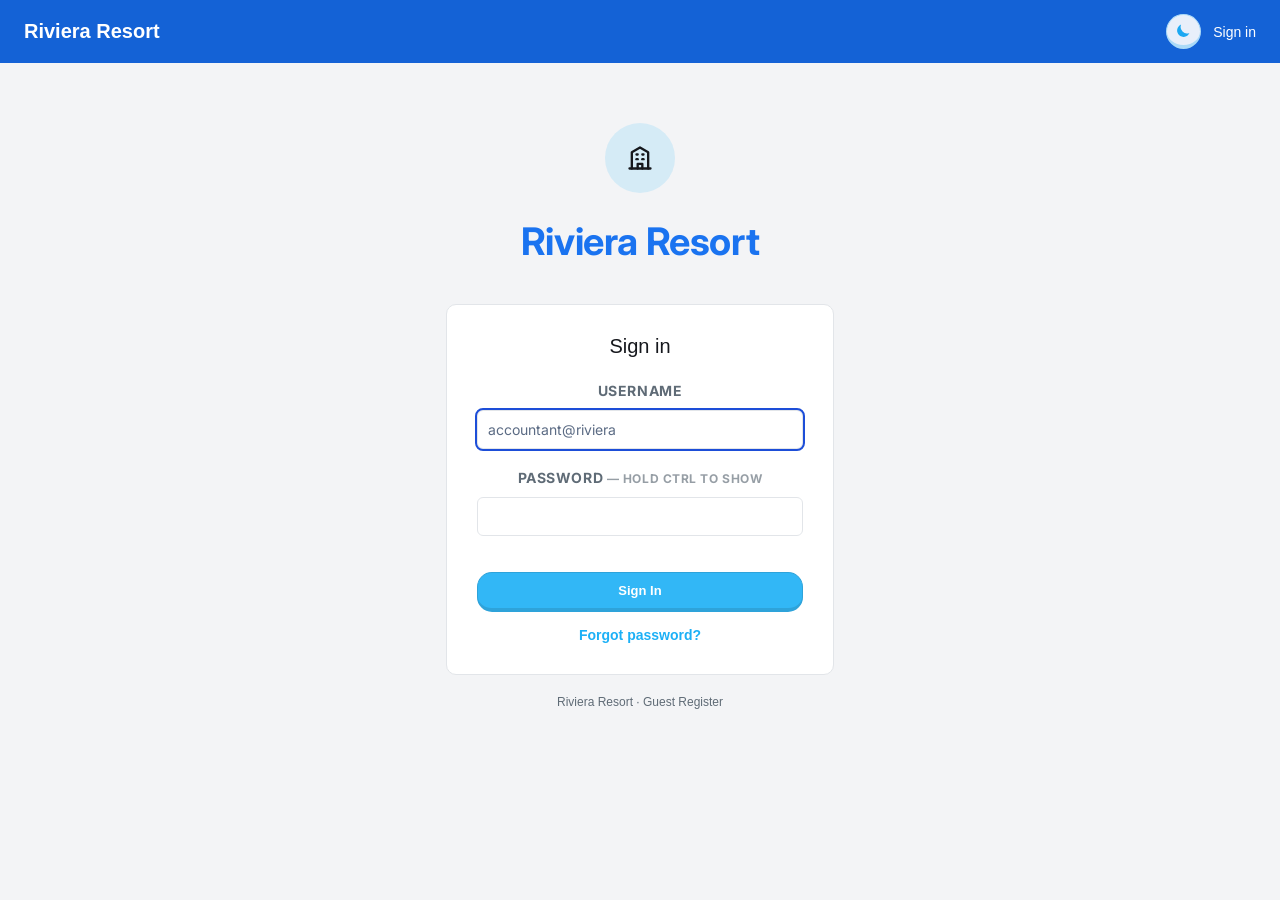
==== app/index.html @ 9d7c0dd4 "Per-room checkout; [moved from X] and a red [checked out] tag A guest holding four rooms who hands t" ====
<!DOCTYPE html>
<html lang="en">
<head>
<meta charset="UTF-8">
<meta name="viewport" content="width=device-width, initial-scale=1.0">
<!-- Matches .hdr-row1's own background (#1a73e8) — without this, mobile
     browsers tint their own address-bar/status-bar strip white/default
     instead of the app's blue, leaving a mismatched seam above the
     in-page header that isn't actually part of the page at all. -->
<meta name="theme-color" content="#1a73e8">
<title>Riviera Resort</title>
<!-- Without this the browser asks for /favicon.ico, gets a 404, and falls
     back to its generic globe on the tab. Same gold mark as the header and
     the printed letter/folio. -->
<link rel="icon" type="image/png" href="/app/assets/riviera-logo-gold.png">
<!-- Loaded async (media=print swapped to all on load) instead of a plain
     blocking <link> — a pending stylesheet delays execution of every
     <script> after it per spec, so if this specific request to Google's
     CDN ever hangs instead of failing fast (flaky network, a firewall that
     silently drops the connection), the whole app used to stall forever on
     the loading screen before a single script tag below could even run. -->
<link rel="stylesheet" href="https://fonts.googleapis.com/css2?family=Inter:wght@400;500;600;700&display=swap" media="print" onload="this.media='all'">
<!-- self-hosted: Edge/Brave Tracking Prevention silently blocks some CDN
     copies (this is why supabase.js is served locally too) -->
<script src="/app/vendor/xlsx.full.min.js"></script>
<script src="/app/vendor/flatpickr.min.js"></script>
<script src="/app/vendor/html2canvas.min.js"></script>
<script src="/app/vendor/jspdf.umd.min.js"></script>
<link rel="stylesheet" href="/app/vendor/flatpickr.min.css">
<style>
  :root{
    /* Luxury hospitality palette: sky blue + gold, slate-cool surfaces */
    --ink:#0284C7;        /* sky blue — text, borders */
    /* Plain READING text — body copy, page/panel headings, table cells, the
       big figures on the Dashboard. The sky-blue --ink stays what it always
       was for chrome: borders, nav, buttons, icons, hover states. Blue text
       everywhere read as a wall of links and drowned out the colours that
       actually mean something (gold Extended, red due, green cash, blue
       account), so reading text is near-black and colour is reserved for
       meaning. Anything setting its own colour still wins over this —
       .cash-amt/.account-amt (!important), td.bf-without, the status pills,
       every inline var(--danger)/var(--amber), and --muted labels. */
    --ink-strong:#111827;
    --ink-fill:#0EA5E9;   /* solid non-button fills (table headers, day-group bars) — same shade in both themes */
    --btn-fill:#111827;   /* solid BUTTON fills specifically — black in light theme, blue in dark (see dark override below) */
    --paper:#FFFFFF;      /* white page background */
    --muted:#5B6B84;      /* slate — labels, secondary text */
    --cash:#166534;       /* green — cash amounts */
    --account:#1D4ED8;    /* blue — bank/account amounts */
    --late:#B45309;        /* burnt orange — late-payment amounts (owed, NOT collected) */
    --line:rgba(0,0,0,0.55); /* solid-reading black border — panels/cards need to visibly separate from the white page */
    --amber:#E7C55A;      /* gold accent — table headers, highlights */
    --gold-deep:#A16207;  /* darker gold for text/borders on light bg */
    --gold-nav:#B8860B;   /* true golden (not orange) for the gold-nav buttons on light bg */
    --danger:#B91C1C;
    --danger-bg:#FEE2E2;
    /* legacy aliases so nothing else in the file breaks */
    --bg:var(--paper);
    --panel:#ffffff;
    --text:var(--ink);
    --accent:var(--account);
    --accent2:var(--cash);
  }
  *{box-sizing:border-box;}
  body{
    margin:0;
    background:var(--paper);
    /* Reading text, not chrome — see --ink-strong. This one line is what
       turns page headings (h1) and every plain inheriting bit of text from
       sky blue to near-black; --ink stays on borders, nav, buttons, icons
       and hover states, which is where the blue actually belongs. */
    color:var(--ink-strong);
    font-family:'Inter',sans-serif;
    overflow-x:hidden;
  }
  h1{
    font-family:'Inter',sans-serif;
    font-weight:600;
    font-size:26px;
    letter-spacing:-0.01em;
    margin:0 0 4px;
  }
  .sub{
    font-family:'Inter',sans-serif;
    font-size:11px;
    letter-spacing:0.14em;
    text-transform:uppercase;
    color:var(--muted);
    margin-bottom:20px;
  }
  .panel{
    background:#fff;
    border:1px solid var(--line);
    border-left:4px solid var(--ink);
    border-radius:6px;
    padding:18px;
    margin-bottom:18px;
  }
  .panel.accent-guest{ border-left-color:var(--ink); }
  .panel.accent-rooms{ border-left-color:var(--amber); }
  .panel.accent-payments{ border-left-color:var(--cash); }
  .panel.accent-filters{ border-left-color:var(--account); }
  .panel.accent-report{ border-left-color:var(--cash); }
  .panel.accent-guest, .panel.accent-rooms, .panel.accent-payments{
    border:2px solid #000;
  }
  .panel h2{
    font-family:'Inter',sans-serif;
    font-size:16px;
    text-transform:uppercase;
    letter-spacing:0.07em;
    color:var(--ink-strong);
    font-weight:700;
    margin:0 0 14px;
    padding-bottom:10px;
    border-bottom:1px solid var(--line);
  }
  .grid{
    display:grid;
    grid-template-columns:repeat(auto-fit,minmax(200px,1fr));
    gap:12px;
  }
  /* Grid items default to min-width:auto, meaning a child never shrinks
     below its own content's natural size no matter how narrow its track
     is — for a date-range field that content is the 307.875px flatpickr
     box, so on a narrow screen the grid item (and the box's max-width:100%
     safety net, which has nothing narrower than 307.875px to be 100% of)
     just blew the whole row wider than the container instead of shrinking.
     min-width:0 lets a grid item actually shrink to its track's real width. */
  .grid > div{ min-width:0; }
  /* ---- Payment mode colour-coding ---- */
  .cash-amt{ color:var(--cash) !important; font-weight:700; }
  .account-amt{ color:var(--account) !important; font-weight:700; }
  /* A late payment is money that has NOT arrived — deliberately not green (cash)
     and not blue (account), so an outstanding invoice can never be misread
     as collected revenue at a glance. */
  .late-amt{ color:var(--late) !important; font-weight:700; }
  /* ---- Revenue Report: Payments By Date boxes, left to right, wrapping ---- */
  .date-box-row{ display:grid; grid-template-columns:repeat(5,1fr); gap:14px; }
  .date-box{
    border:2px solid #000;
    border-radius:8px;
    padding:16px 18px;
    background:var(--paper);
  }
  .date-box-head{
    font-family:'Inter',sans-serif;
    font-size:14px;
    font-weight:700;
    text-transform:uppercase;
    letter-spacing:0.03em;
    margin-bottom:10px;
  }
  .date-box-total{ font-size:16px; font-weight:700; margin-top:6px; }
  .rev-grandtotal-box{
    border:2px solid #000;
    border-radius:8px;
    padding:16px 18px;
    margin-top:16px;
    background:var(--paper);
  }
  .section-divider{ border-top:2px solid #000; margin:24px 0; }
  tr.mode-cash td{ background:#E9F6EF; }
  tr.mode-bank td{ background:#EAF1FC; }
  tr.mode-late td{ background:#FDF1E3; }
  tbody tr.mode-cash:nth-child(even) td{ background:#DDF0E5; }
  tbody tr.mode-bank:nth-child(even) td{ background:#DEE9FA; }
  tbody tr.mode-late:nth-child(even) td{ background:#FAE7D2; }
  /* Day Lock already blocks saving an edit/delete on these rows (see
     isDateLocked() checks) — grayed out here so it reads that way before
     the user even tries. Wins over the cash/bank tint above on purpose. */
  tr.pay-row-locked td,
  tr.pay-row-locked.mode-cash td,
  tr.pay-row-locked.mode-bank td,
  tr.pay-row-locked.mode-late td{ background:#E5E5E5 !important; color:var(--muted); opacity:0.7; }
  html[data-theme="dark"] tr.pay-row-locked td,
  html[data-theme="dark"] tr.pay-row-locked.mode-cash td,
  html[data-theme="dark"] tr.pay-row-locked.mode-bank td,
  html[data-theme="dark"] tr.pay-row-locked.mode-late td{ background:rgba(255,255,255,0.06) !important; color:var(--muted); opacity:0.7; }
  .pay-lock-tag{
    display:none;
    text-align:center;
    font-family:'Inter',sans-serif;
    font-size:11px;
    font-weight:700;
    letter-spacing:0.03em;
    color:#D32F2F;
    margin-top:2px;
  }
  tr.pay-row-locked .pay-lock-tag{ display:block; opacity:1; }
  /* Payment Detail's per-row date picker reuses the app-wide flatpickr
     look, but the column is only 88px wide — the generic .flatpickr-alt-input
     rule (307.875px, sized for full-width single fields elsewhere) would
     blow that out, so this gets its own class instead and just inherits
     the plain input styling. */
  .payDate-alt-input{ text-align:center; font-size:11.5px; padding:6px 4px; }
  /* Locked/future days inside ANY payment date picker's calendar: flatpickr
     already grays out and disables both (see paymentDatePickerHooks' disable
     array + maxDate) — this just adds the explicit lock icon on locked days
     so it reads as a rule, not a rendering glitch. */
  .flatpickr-day.flatpickr-day-locked{
    display:flex;
    flex-direction:column;
    align-items:center;
    justify-content:center;
    line-height:1.15;
  }
  .flatpickr-day-locked .fp-day-locked-tag{
    display:block;
    color:#D32F2F;
    margin-top:1px;
    line-height:0;
  }
  .mode-badge{
    display:inline-block;
    padding:2px 8px;
    border-radius:3px;
    font-size:10.5px;
    font-weight:700;
    text-transform:uppercase;
    letter-spacing:0.03em;
  }
  .mode-badge.cash{ background:#CBEEDA; color:var(--cash); }
  .mode-badge.bank{ background:#D7E3FB; color:var(--account); }
  .mode-badge.late{ background:#FBE3C8; color:var(--late); }
  input:disabled, select:disabled{ opacity:0.55; }
  .payCash:not(:disabled), #dNewCash:not(:disabled){ border-color:var(--cash); box-shadow:inset 0 0 0 1px var(--cash); }
  .payAccount:not(:disabled), #dNewAccount:not(:disabled){ border-color:var(--account); box-shadow:inset 0 0 0 1px var(--account); }
  tr.mode-late .payAccount:not(:disabled), #dNewAccount.late-mode:not(:disabled){ border-color:var(--late); box-shadow:inset 0 0 0 1px var(--late); }
  label{
    display:block;
    font-family:'Inter',sans-serif;
    font-size:13px;
    font-weight:700;
    letter-spacing:0.04em;
    text-transform:uppercase;
    text-align:center;
    color:#000;
    margin-bottom:5px;
  }
  .lbl-sm{ font-size:10.4px; }
  .req{
    color:var(--danger);
  }
  .na-check{
    display:flex;
    align-items:center;
    gap:5px;
    margin-top:6px;
    font-weight:400;
    font-size:12px;
    color:var(--muted);
    cursor:pointer;
  }
  .na-check input{
    width:auto;
    min-height:0;
  }
  input, select{
    width:100%;
    background:#fff;
    border:2px solid #000;
    border-radius:4px;
    color:#111;
    padding:8px 10px;
    font-family:'Inter',sans-serif;
    font-size:13px;
    min-height:34px;
  }
  input::placeholder{ color:var(--muted); }
  /* The visible box for every flatpickr-backed date field, sized to match
     flatpickr's own calendar popup exactly (307.875px, its library default —
     see .flatpickr-calendar in vendor/flatpickr.min.css) instead of
     stretching to fill whatever grid/flex column it happens to sit in.
     Without this the box and the popup that drops out of it are two
     different widths, which reads as visually broken even though nothing
     is actually wrong. max-width:100% keeps it from overflowing a
     container narrower than that on small screens. */
  .flatpickr-alt-input{ display:block; width:307.875px; max-width:100%; margin:0 auto; text-align:center; }
  /* Payment Report's and Revenue Report's own Date Range box only —
     left-align instead of the shared centered default above, matching
     their label (also left-aligned below). */
  #view-report .flatpickr-alt-input, #view-revenue .flatpickr-alt-input{ margin:0; text-align:left; }
  #view-report .filters-date-label, #view-revenue .filters-date-label{ text-align:left; }
  /* The calendar popup is appended to <body> as position:absolute — a
     max-width:100% here would resolve against the viewport, not against
     however narrow the box above actually is, so matching them on a
     narrow screen needs JS (see syncCalendarWidth()), not CSS. */
  /* Clear/Today footer bar injected into every flatpickr calendar popup
     (see addPickerFooter()) — Clear on the left, Today on the right, with
     a bit of breathing room above it separating it from the day grid. */
  .picker-footer{
    display:flex;
    gap:8px;
    justify-content:space-between;
    margin-top:10px;
    padding:8px 10px 6px;
    border-top:1px solid #e6e6e6;
  }
  .picker-footer-btn{ min-height:28px; padding:4px 12px; font-size:12px; }
  /* Search fields: a pulsing ✕ appears once something is typed (pure CSS,
     via :placeholder-shown) so a leftover filter is never invisible/easy
     to forget about. Clicking it clears the field and re-fires whatever
     that input's own oninput/addEventListener handler already does. */
  /* Admin-only: the shared date-range filter (Report/Payment Record/CICO/
     Ledgers/Revenue/Handover/NPR/Charges/Quantity Summary) swaps its single
     flatpickr range box for two plain native date inputs, stacked, with a
     "to" divider between — a misread single-box range is a real risk on the
     reports admin actually works from. See applyAdminDateRangeStacking(). */
  .admin-date-range-stack{ display:flex; flex-direction:column; align-items:stretch; gap:3px; }
  .admin-date-range-stack input[type="date"]{ width:100%; }
  .admin-date-range-to{ font-size:11px; font-weight:700; color:var(--muted); text-transform:uppercase; letter-spacing:0.04em; text-align:center; }

  .search-clear-wrap{ position:relative; }
  .search-clear-wrap input{ padding-right:32px; }
  .search-clear-btn{
    display:none;
    position:absolute;
    right:8px;
    top:50%;
    transform:translateY(-50%);
    background:#fff;
    color:#ef4444;
    border:1px solid #fca5a5;
    border-bottom:2px solid #fca5a5;
    border-radius:8px;
    width:24px;
    height:24px;
    font-size:12px;
    line-height:1;
    cursor:pointer;
    padding:0;
    min-height:0;
    align-items:center;
    justify-content:center;
    font-weight:800;
    transition:all 0.2s ease;
  }
  .search-clear-btn{
    opacity:0.9;
  }
  .search-clear-btn:active{
    transform:translateY(-48%);
    border-bottom:2px solid #fca5a5;
  }
  .search-clear-btn:hover{
    opacity:0.85;
  }
  .search-clear-wrap input:not(:placeholder-shown) + .search-clear-btn{ display:flex; }
  /* Small inline-SVG icon button — Payment Report's per-row screenshot
     download, and Account Payment Record's per-row attach/view icon. Plain
     and unobtrusive on purpose: it sits in a payment row alongside real
     data, not a primary action. */
  .icon-btn{
    position:relative;
    display:inline-flex;
    align-items:center;
    justify-content:center;
    width:24px;
    height:24px;
    min-height:0;
    padding:0;
    border:1px solid var(--border);
    border-radius:5px;
    background:transparent;
    color:var(--muted);
    cursor:pointer;
  }
  .icon-btn:hover{ color:var(--ink); border-color:var(--ink); }
  .icon-btn.has-attachment{ color:var(--cash); border-color:var(--cash); }
  /* A color-only change (border/icon tint) reads too subtle to scan a
     whole table by — this small green check badge is the actual "yes, a
     screenshot exists here" signal. Only really load-bearing on Report
     SS, the one page whose icon shows even before anything's attached
     (it doubles as the "attach one" affordance there); Payment Report/
     Revenue Report hide the icon entirely until something exists, so the
     badge is redundant-but-harmless on those two. */
  .icon-btn.has-attachment::after{
    content:'✓';
    position:absolute;
    top:-6px;
    right:-6px;
    width:13px;
    height:13px;
    border-radius:50%;
    background:var(--cash);
    color:#fff;
    font-size:9px;
    font-weight:900;
    line-height:13px;
    text-align:center;
    box-shadow:0 0 0 1.5px var(--paper);
  }
  /* Revenue Report's SS column — the whole cell is the click target (not
     a small icon floating inside it), since a room paid in several
     instalments needs room for a "×N" count next to the camera glyph too.
     Only ever applied to a cell that actually has something attached
     (see ssCell) — an empty cell gets neither this class nor a cursor. */
  .ss-cell-clickable{
    cursor:pointer;
    text-align:center;
    color:var(--muted);
  }
  .ss-cell-clickable:hover{ background:rgba(0,0,0,0.05); color:var(--ink); }
  /* Payment Record modal's clipboard-paste target — a plain focusable div
     rather than a file input, since the whole point is "paste the
     screenshot you just took", not browse-and-pick a saved file. */
  .paste-zone{
    border:2px dashed var(--border);
    border-radius:8px;
    padding:24px 12px;
    text-align:center;
    color:var(--muted);
    font-size:13px;
    cursor:text;
    margin:10px 0;
  }
  .paste-zone:focus{ outline:none; border-color:var(--accent); color:var(--ink); }
  .paste-zone img{ max-width:100%; max-height:220px; border-radius:6px; }
  /* Screenshot-fetch loading state (Payment Record modal, single + multi)
     — a determinate-LOOKING fill instead of static "Loading…" text; the
     fetch itself has no real progress events to bind to (one blob
     download), so this loops rather than tracking an actual percentage. */
  .loading-bar{
    width:160px;
    max-width:70%;
    height:6px;
    border-radius:3px;
    background:rgba(127,127,127,0.25);
    overflow:hidden;
    margin:14px auto;
  }
  .loading-bar-fill{
    height:100%;
    width:100%;
    background:#1a73e8;
    border-radius:3px;
    transform:scaleX(0);
    transform-origin:left;
    animation:loadingBarFill 1.15s ease-in-out infinite;
  }
  @keyframes loadingBarFill{
    0%{ transform:scaleX(0); opacity:1; }
    65%{ transform:scaleX(1); opacity:1; }
    100%{ transform:scaleX(1); opacity:0; }
  }
  @keyframes searchClearPulse{
    0%, 100%{ transform:translateY(-50%) scale(1); }
    50%{ transform:translateY(-50%) scale(1.3); }
  }
  .date-readout{
    display:block;
    width:100%;
    text-align:center;
    font-family:'Inter',sans-serif;
    font-size:13px;
    font-weight:700;
    letter-spacing:0.03em;
    color:var(--account);
    margin-top:4px;
  }
  .date-readout:empty{ display:none; }
  /* Prev/Next Day arrows under a standalone date filter — one click to
     step the date by a day instead of reopening the calendar. */
  .date-stepper{
    display:flex;
    gap:6px;
    flex-wrap:wrap;
    justify-content:center;
    margin-top:4px;
  }
  .date-stepper-btn{
    border:1px solid var(--line);
    background:transparent;
    color:var(--muted);
    border-radius:6px;
    width:28px;
    height:22px;
    font-size:11px;
    line-height:1;
    cursor:pointer;
    display:flex;
    align-items:center;
    justify-content:center;
  }
  .date-stepper-btn:hover{ background:var(--account); color:#fff; border-color:var(--account); }
  /* Room Detail's "Occupancy as of" field sits in a flex-end-aligned row
     next to Search and the "show people who have left" checkbox — with the
     stepper counted as part of its normal height, this column was taller
     than its neighbors, so flex-end pushed everything else down and threw
     off the whole row's alignment. Taking the stepper out of flow (it just
     floats below the date box) means this column's flex height matches its
     neighbors again. */
  .rd-occ-field{ position:relative; }
  .rd-occ-field .date-stepper{ position:absolute; top:100%; left:0; right:0; margin-top:4px; }
  /* Same-day-turnover indicator on Room Status's "next guest pending" rows. */
  .room-chain-arrow{
    color:var(--gold-deep);
    font-weight:700;
    margin-right:2px;
  }
  .new-rate-tag{
    color:var(--gold-deep);
    font-weight:700;
    font-size:11px;
    white-space:nowrap;
  }
  /* Same shape as the gold tag above but red, because it means the opposite:
     [moved from x] / [new rate] describe a room the guest still has, while
     this one is a room they have handed back. */
  .checked-out-tag{
    color:var(--danger);
    font-weight:700;
    font-size:11px;
    white-space:nowrap;
  }
  input:focus, select:focus{
    outline:2px solid var(--account);
    outline-offset:0;
  }
  input[type="number"]::-webkit-outer-spin-button,
  input[type="number"]::-webkit-inner-spin-button{ -webkit-appearance:none; margin:0; }
  input[type="number"]{ -moz-appearance:textfield; appearance:textfield; }
  /* Rounded corners, done properly. With border-collapse:collapse the cell
     borders are painted as straight segments that ignore the table's radius,
     so every corner came out looking snipped off with a diagonal — the
     border line just stopped dead instead of turning. border-radius only
     applies to cells when the borders are separate, so that's what we use;
     border-spacing:0 keeps the cells touching exactly as before. To stop
     separate borders from doubling into 2px lines, each cell draws only its
     right + bottom edge, and the first row/first column add back the top/
     left edges — same single-line grid as collapse gave, but the corners
     now actually curve. Print keeps collapse (see @media print), so printed
     reports are untouched. */
  table{
    width:100%;
    border-collapse:separate;
    border-spacing:0;
    /* Corner cells read this to curve their borders by exactly as much as
       the table clips — tables with a different radius (the restaurant's
       8px ones) set it alongside their own border-radius. */
    --tbl-radius:9px;
    border-radius:var(--tbl-radius);
    overflow:hidden;
    font-size:13px;
  }
  th{
    text-align:left;
    color:#000;
    font-family:'Inter',sans-serif;
    font-weight:700;
    font-size:11px;
    text-transform:uppercase;
    letter-spacing:0.05em;
    padding:10px 8px;
    background:var(--ink-fill);
    border:1px solid #026591;
  }
  /* Breakfast Report: breakfast columns get their own header color so they
     read as a distinct group from the plain headcount columns next to them. */
  th.th-green{
    background:#16A34A;
    border-color:#15803D;
    color:#fff;
  }
  th.th-purple{
    background:#7C3AED;
    border-color:#6D28D9;
    color:#fff;
  }
  /* Without Breakfast is the one number on the Simple (kitchen-facing) view
     that means "do NOT feed these people" — it reads red and bold on screen
     AND on paper, unlike every other color here which print deliberately
     flattens to black (see @media print). */
  th.th-red{
    background:#DC2626;
    border-color:#B91C1C;
    color:#fff;
  }
  td.bf-without{ color:#DC2626; font-weight:700; }
  td{
    padding:6px 8px;
    border:1px solid #00000018;
    vertical-align:middle;
    color:var(--ink-strong);
  }
  /* The single-line grid for separate borders (see the table rule above):
     every cell owns its right + bottom edge, the first row adds the top
     edge and the first column the left edge, and the four corner cells
     carry the radius so the border turns the corner instead of being
     sliced off. Kept here, after th/td, because both of those set the
     border shorthand and would otherwise put all four widths back. */
  th, td{ border-top-width:0; border-left-width:0; }
  table > thead > tr:first-child > th,
  table > thead > tr:first-child > td,
  table > tbody:first-child > tr:first-child > th,
  table > tbody:first-child > tr:first-child > td{ border-top-width:1px; }
  tr > th:first-child, tr > td:first-child{ border-left-width:1px; }
  table > thead > tr:first-child > *:first-child,
  table > tbody:first-child > tr:first-child > *:first-child{ border-top-left-radius:var(--tbl-radius); }
  table > thead > tr:first-child > *:last-child,
  table > tbody:first-child > tr:first-child > *:last-child{ border-top-right-radius:var(--tbl-radius); }
  table > tbody:last-child > tr:last-child > *:first-child,
  table > tfoot:last-child > tr:last-child > *:first-child{ border-bottom-left-radius:var(--tbl-radius); }
  table > tbody:last-child > tr:last-child > *:last-child,
  table > tfoot:last-child > tr:last-child > *:last-child{ border-bottom-right-radius:var(--tbl-radius); }
  tbody tr:nth-child(even) td{ background:#F7F9FC; }
  .cashcheck-table tbody tr:nth-child(odd) td{ background:#fff; }
  .cashcheck-table tbody tr:nth-child(even) td{ background:#EFF6FF; }
  html[data-theme="dark"] .cashcheck-table tbody tr:nth-child(odd) td{ background:transparent; }
  html[data-theme="dark"] .cashcheck-table tbody tr:nth-child(even) td{ background:rgba(96,165,250,0.10); }
  td input, td select{
    padding:6px 8px;
    font-size:13px;
    min-height:30px;
  }
  td input[type="checkbox"]{
    width:16px;
    height:16px;
    min-height:0;
    padding:0;
    margin:0;
    accent-color:#16A34A;
    cursor:pointer;
    vertical-align:middle;
  }
  /* Inc. Breakfast: staff kept missing the plain checkbox, so give it its
     own tinted box — obvious even unchecked. */
  .bf-check-wrap{
    display:flex;
    flex-direction:row;
    align-items:center;
    justify-content:center;
    gap:4px;
  }
  .bf-check-emoji{
    font-size:15px;
    line-height:1;
  }
  td input.roomIncBreakfast[type="checkbox"]{
    width:22px;
    height:22px;
    border-radius:4px;
    background:#DCFCE7;
  }
  .roomctrl{
    display:flex;
    align-items:center;
    gap:6px;
  }
  .split-rate-btn{
    display:block;
    margin-top:4px;
    background:none;
    border:none;
    color:var(--gold-deep);
    font-size:10.5px;
    font-weight:700;
    cursor:pointer;
    padding:2px 0;
    white-space:nowrap;
  }
  .split-rate-btn:hover{ text-decoration:underline; }
  /* Tag under the Sr number on the row Change Rate just created, so the
     desk can tell the new split row from the original at a glance. Pure
     display — never saved, never read back. */
  .split-new-tag{
    display:block;
    font-size:9px;
    font-weight:700;
    color:#10b981;
    letter-spacing:0.05em;
    margin-top:2px;
  }
  /* Expected/Actual Checkout boxes match the Check-in flatpickr box's
     exact width (307.875px, see .flatpickr-alt-input above) so all three
     date fields in Customer Detail line up at the same size. */
  #checkOutDate, #actualCheckoutDate{
    display:block;
    width:307.875px;
    max-width:100%;
    margin:0 auto;
    text-align:center;
  }
  input.duplicate, select.duplicate{
    border-color:var(--danger) !important;
    background:var(--danger-bg) !important;
    color:#fff !important;
  }
  .roomctrl button{
    width:26px;
    height:26px;
    border-radius:4px;
    border:1px solid var(--ink);
    background:#fff;
    color:var(--ink);
    font-size:14px;
    cursor:pointer;
    line-height:1;
  }
  .roomctrl button:hover{
    background:var(--ink-fill);
    color:#fff;
  }
  .roomctrl span{
    min-width:20px;
    text-align:center;
    font-weight:600;
  }
  .rowtotal{
    font-weight:700;
    font-family:'Inter',sans-serif;
    color:var(--cash);
  }
  .rmno{
    text-align:center;
    color:var(--muted);
  }
  .actions{
    display:flex;
    justify-content:space-between;
    align-items:center;
    margin-top:12px;
    flex-wrap:wrap;
    gap:10px;
  }
  .btn{
    font-family:'Inter',sans-serif;
    background:var(--btn-fill);
    color:#fff;
    border:1px solid rgba(255,255,255,0.5);
    border-bottom:4px solid rgba(255,255,255,0.5);
    padding:16.79px 29.86px;
    border-radius:27.99px;
    font-size:22.40px;
    letter-spacing:0.04em;
    text-transform:uppercase;
    font-weight:800;
    cursor:pointer;
    height:82.11px;
    display:inline-flex;
    align-items:center;
    justify-content:center;
    transition:all 0.2s ease;
  }
  @media (min-width: 601px) {
    .btn {
      opacity: 0.9;
    }
  }
  .btn{
    opacity:0.9;
  }
  .btn:active{
    transform:translateY(2px);
    border-bottom:1px solid rgba(255,255,255,0.5);
  }
  .btn:hover{
    opacity:0.85;
  }
  .btn.secondary{
    background:var(--btn-fill);
    color:#fff;
    border:1px solid rgba(255,255,255,0.5);
    border-bottom:4px solid rgba(255,255,255,0.5);
  }
  .btn.secondary{
    opacity:0.9;
  }
  .btn.secondary:active{
    transform:translateY(2px);
    border-bottom:1px solid rgba(255,255,255,0.5);
  }
  .btn.secondary:hover{
    opacity:0.85;
  }
  .btn.danger{
    background:#fff;
    color:#ef4444;
    border:1px solid #fca5a5;
    border-bottom:4px solid #fca5a5;
    padding:4px 8px;
    font-size:12px;
    height:auto;
    min-height:auto;
  }
  .btn.danger{
    opacity:0.9;
  }
  .btn.danger:active{
    transform:translateY(2px);
    border-bottom:4px solid #fca5a5;
  }
  .btn.danger:hover{
    opacity:0.85;
  }
  .btn.success{
    background:#fff;
    color:#10b981;
    border:1px solid #a7f3d0;
    border-bottom:4px solid #a7f3d0;
  }
  .btn.success{
    opacity:0.9;
  }
  .btn.success:active{
    transform:translateY(2px);
    border-bottom:4px solid #a7f3d0;
  }
  .btn.success:hover{
    opacity:0.85;
  }
  /* Save and Checkin / Save Reservation (same button, text swaps by date). */
  #saveEntryBtn.success{
    padding:9.85px 17.37px;
    font-size:13.09px;
    height:47.95px;
  }
  /* Save and Checkin on Add Checkin/Reservation: solid green in light mode
     (dark mode keeps the blue rule below). */
  html:not([data-theme="dark"]) #saveEntryBtn.success{
    background:#10b981;
    color:#fff;
    border:1px solid #fff;
    border-bottom:4px solid #fff;
  }
  .btn.edit-gold{
    background:#fff;
    color:#d97706;
    border:1px solid #fed7aa;
    border-bottom:4px solid #fed7aa;
  }
  /* "✎ Edit This Entry": solid orange in light mode too, matching how it
     already looks in dark mode (dark rule below still applies there). */
  html:not([data-theme="dark"]) #editEntryBtn.edit-gold{
    background:#d97706;
    color:#fff;
    border:1px solid #fff;
    border-bottom:4px solid #fff;
  }
  .btn.edit-gold{
    opacity:0.9;
  }
  .btn.edit-gold:active{
    transform:translateY(2px);
    border-bottom:4px solid #fed7aa;
  }
  .btn.edit-gold:hover{
    opacity:0.85;
  }
  .btn.danger-solid{
    background:#fff;
    color:#ef4444;
    border:1px solid #fca5a5;
    border-bottom:4px solid #fca5a5;
  }
  .btn.danger-solid{
    opacity:0.9;
  }
  .btn.danger-solid:active{
    transform:translateY(2px);
    border-bottom:4px solid #fca5a5;
  }
  .btn.danger-solid:hover{
    opacity:0.85;
  }
  .grandtotal{
    font-family:'Inter',sans-serif;
    font-size:16px;
    font-weight:700;
    color:var(--cash);
  }
  .del{
    text-align:center;
  }
  .roomno-wrap{
    position:relative;
  }
  .roomno-list{
    display:none;
    position:fixed;
    z-index:500;
    background:#fff;
    border:1px solid var(--ink);
    border-radius:4px;
    max-height:190px;
    overflow-y:auto;
    box-shadow:0 6px 18px rgba(0,0,0,0.18);
  }
  .roomno-list.show{
    display:block;
  }
  .roomno-item{
    display:flex;
    align-items:center;
    justify-content:space-between;
    gap:8px;
    padding:7px 10px;
    font-size:13px;
    color:var(--ink);
    cursor:pointer;
  }
  .roomno-item:hover{
    background:var(--amber);
  }
  .roomno-item .grp{
    font-size:10px;
    text-transform:uppercase;
    letter-spacing:0.5px;
    color:var(--muted);
  }
  .roomno-empty{
    padding:8px 10px;
    font-size:13px;
    color:var(--muted);
  }
  .summary{
    display:grid;
    grid-template-columns:repeat(auto-fit,minmax(150px,1fr));
    gap:12px;
    margin-top:16px;
    padding-top:14px;
    border-top:1px solid var(--line);
  }
  .summary .box{
    background:var(--paper);
    border:1px solid var(--line);
    border-radius:6px;
    padding:10px 12px;
  }
  .summary .box .lbl{
    font-family:'Inter',sans-serif;
    font-size:10.5px;
    font-weight:700;
    color:var(--ink);
    text-transform:uppercase;
    letter-spacing:0.06em;
    margin-bottom:4px;
  }
  .summary .box .val{
    font-family:'Inter',sans-serif;
    font-size:16px;
    font-weight:700;
    color:var(--ink);
  }
  .dash-grid{
    display:grid;
    grid-template-columns:repeat(3,1fr);
    gap:14px;
    margin-top:16px;
  }
  @media (max-width: 900px){
    .dash-grid{ grid-template-columns:repeat(2,1fr); }
  }
  @media (max-width: 560px){
    .dash-grid{ grid-template-columns:repeat(2,1fr); gap:10px; }
  }
  .room-stats-grid{
    display:grid;
    grid-template-columns:repeat(4,1fr);
    gap:14px;
  }
  @media (max-width: 900px){
    .room-stats-grid{ grid-template-columns:repeat(2,1fr); }
  }
  @media (max-width: 560px){
    .room-stats-grid{ grid-template-columns:1fr; }
  }
  .night-stats-grid{
    display:grid;
    grid-template-columns:repeat(5,1fr);
    gap:14px;
  }
  @media (max-width: 900px){
    .night-stats-grid{ grid-template-columns:repeat(3,1fr); }
  }
  @media (max-width: 560px){
    .night-stats-grid{ grid-template-columns:repeat(2,1fr); }
  }
  .dash-card{
    background:var(--paper);
    border:1px solid var(--line);
    border-radius:10px;
    padding:16px;
    transition:border-color 0.15s, transform 0.15s;
    display:flex;
    flex-direction:column;
  }
  .dash-card.clickable{ cursor:pointer; }
  .dash-card.clickable:hover{
    border-color:var(--ink);
    transform:translateY(-1px);
  }
  .dash-card-head{
    display:flex;
    align-items:center;
    justify-content:flex-start;
    gap:10px;
    align-self:flex-start;
    width:100%;
  }
  .dash-card-icon{
    width:34px;
    height:34px;
    border-radius:50%;
    display:flex;
    align-items:center;
    justify-content:center;
    flex-shrink:0;
  }
  .dash-card-icon svg{ width:17px; height:17px; }
  .dash-icon-blue{ background:color-mix(in srgb, var(--account) 15%, transparent); color:var(--account); }
  .dash-icon-green{ background:color-mix(in srgb, var(--cash) 15%, transparent); color:var(--cash); }
  .dash-icon-gold{ background:color-mix(in srgb, var(--gold-deep) 18%, transparent); color:var(--gold-deep); }
  .dash-icon-muted{ background:color-mix(in srgb, var(--muted) 16%, transparent); color:var(--muted); }
  .dash-card-lbl{
    font-family:'Inter',sans-serif;
    font-size:11px;
    font-weight:700;
    color:var(--ink-strong);
    text-transform:uppercase;
    letter-spacing:0.06em;
    text-align:right;
  }
  .dash-card-val{
    font-family:'Inter',sans-serif;
    font-size:28px;
    font-weight:700;
    color:var(--ink-strong);
    line-height:1.1;
    margin:auto;
    text-align:center;
    width:100%;
  }
  .dash-card-sub{
    font-family:'Inter',sans-serif;
    font-size:12.5px;
    color:var(--muted);
    margin-top:16px;
  }
  .dash-subtiles{
    display:flex;
    gap:8px;
    margin-top:14px;
  }
  .dash-subtile{
    flex:1;
    background:color-mix(in srgb, var(--ink) 4%, var(--paper));
    border-radius:6px;
    padding:8px 4px;
    text-align:center;
  }
  #ihUnitSplit .dash-subtile, #ihGuestSplit .dash-subtile{
    flex:0 0 auto;
    min-width:70px;
  }
  .dash-subtile-val{
    font-family:'Inter',sans-serif;
    font-size:17px;
    font-weight:700;
    color:var(--ink-strong);
  }
  .dash-subtile-lbl{
    font-family:'Inter',sans-serif;
    font-size:9.5px;
    color:var(--ink-strong);
    text-transform:uppercase;
    letter-spacing:0.04em;
    margin-top:2px;
    display:flex;
    align-items:center;
    justify-content:center;
    gap:3px;
  }
  .dash-subtile-lbl svg{ width:10px; height:10px; flex:0 0 auto; }
  .cico-grid{
    display:grid;
    grid-template-columns:repeat(2,1fr);
    gap:16px;
    margin-top:16px;
  }
  @media (max-width:900px){
    .cico-grid{ grid-template-columns:1fr; }
  }
  .cico-grid table{ font-size:12.5px; border-radius:9px; overflow:hidden; }
  .graphs-grid{
    display:grid;
    grid-template-columns:repeat(2,1fr);
    gap:16px;
  }
  @media (max-width:900px){
    .graphs-grid{ grid-template-columns:1fr; }
  }
  .chart-legend{
    display:flex;
    gap:16px;
    margin-bottom:12px;
    font-family:'Inter',sans-serif;
    font-size:12px;
    color:var(--muted);
  }
  .chart-legend span{ display:inline-flex; align-items:center; gap:6px; }
  .chart-legend i{ display:inline-block; width:10px; height:10px; border-radius:2px; }
  .chart-peak{
    font-family:'Inter',sans-serif;
    font-size:12.5px;
    color:var(--muted);
    margin-bottom:10px;
  }
  .chart-peak b{ color:var(--ink-strong); }
  .chart-col-track{
    display:flex;
    align-items:flex-end;
    gap:10px;
    overflow-x:auto;
    padding-bottom:4px;
  }
  .chart-col{
    display:flex;
    flex-direction:column;
    align-items:center;
    flex:0 0 auto;
    min-width:34px;
  }
  .chart-col-bararea{
    height:140px;
    width:100%;
    display:flex;
    flex-direction:column;
    justify-content:flex-end;
    align-items:center;
  }
  .chart-col-bar{
    width:22px;
    max-width:26px;
    border-radius:4px 4px 0 0;
    cursor:default;
  }
  .chart-col-label{
    margin-top:6px;
    font-family:'Inter',sans-serif;
    font-size:10px;
    color:var(--muted);
    white-space:nowrap;
  }
  .chart-hbars{ display:flex; flex-direction:column; gap:10px; }
  .chart-hrow{
    display:grid;
    grid-template-columns:130px 1fr 110px;
    align-items:center;
    gap:10px;
  }
  @media (max-width:560px){
    .chart-hrow{ grid-template-columns:90px 1fr 90px; }
  }
  .chart-hrow-label{
    font-family:'Inter',sans-serif;
    font-size:12.5px;
    font-weight:600;
    color:var(--ink);
  }
  .chart-hrow-track{
    background:#0284C71F;
    border-radius:4px;
    height:20px;
    overflow:hidden;
  }
  .chart-hrow-bar{ height:100%; border-radius:4px; }
  .chart-hrow-val{
    font-family:'Inter',sans-serif;
    font-size:12px;
    color:var(--muted);
    text-align:right;
    font-variant-numeric:tabular-nums;
  }
  .status{
    display:inline-block;
    padding:3px 10px;
    border-radius:3px;
    font-size:11px;
    font-weight:700;
    letter-spacing:0.04em;
    text-transform:uppercase;
  }
  .status.paid{
    background:#CBEEDA;
    color:var(--cash);
  }
  .status.pending{
    background:var(--danger-bg);
    color:var(--danger);
  }
  .status.partial{
    background:#F7EBC5;
    color:var(--gold-deep);
  }
  .status.ooo{
    background:#E5E7EB;
    color:#374151;
  }
  .status.guest{
    background:#D4AF37;
    color:#fff;
  }
  .status.checkoutdue{
    background:var(--danger-bg);
    color:var(--danger);
  }
  /* Owed and still outstanding — its own colour so it can
     never be skimmed as either Paid (green) or plain Pending (red). */
  .status.late{
    background:#FBE3C8;
    color:var(--late);
  }
  .status.arrivaldue{
    background:#F7EBC5;
    color:var(--gold-deep);
  }
  .guest-badge{
    background:#D4AF37;
    color:#fff;
    padding:4px 10px;
    border-radius:4px;
    font-weight:600;
    font-size:12px;
    text-align:center;
    display:inline-block;
  }

  /* ---- Layout ---- */
  .main{
    max-width:1320px;
    margin:0 auto;
    padding:20px 20px 60px;
  }

  /* ---- Header: 3 fixed/sticky rows, always the same blue/white/gray
     regardless of the app's own light/dark theme toggle — a brand header
     rather than page content. ---- */
  .app-header{
    position:sticky;
    top:0;
    z-index:40;
  }
  .hdr-row1{
    background:#1a73e8;
    color:#fff;
    display:flex;
    align-items:center;
    justify-content:space-between;
    gap:16px;
    padding:8px 20px;
    min-height:48px;
  }
  .hdr-left{
    display:flex;
    align-items:center;
    gap:20px;
    min-width:0;
  }
  .hdr-brand{
    display:flex;
    flex-direction:row;
    align-items:center;
    gap:9px;
    white-space:nowrap;
    flex:0 0 auto;
  }
  /* Same gold mark the confirmation letter and folio print with, so the
     screen and the paper the guest is handed carry one logo. Gold on the
     header's blue, and it keeps its own colours in both app themes since
     this bar is always blue. */
  .hdr-logo{
    width:26px;
    height:26px;
    display:block;
    flex:0 0 auto;
  }
  .hdr-brand-name{
    font-family:'Inter',sans-serif;
    font-weight:700;
    font-size:14px;
    letter-spacing:0.03em;
  }
    font-weight:600;
    letter-spacing:0.02em;
  }
  .hdr-search-wrap{
    position:relative;
    width:375px;
    flex:0 0 auto;
  }
  /* Admin/superadmin only — a second, narrower box next to the main
     "Search anything" one, filtered to room numbers alone. */
  .hdr-search-wrap-room{
    width:190px;
  }
  .hdr-search{
    width:100%;
    background:#fff;
    color:#333;
    border:none;
    border-radius:6px;
    padding:8px 70px 8px 12px;
    font-size:13px;
    min-height:0;
  }
  .hdr-search-kbd{
    position:absolute;
    right:10px;
    top:50%;
    transform:translateY(-50%);
    background:#eee;
    color:#333;
    border-radius:4px;
    padding:2px 6px;
    font-size:11px;
    pointer-events:none;
    display:none;
  }
  .hdr-search-wrap input:not(:placeholder-shown) ~ .hdr-search-kbd{ display:none; }
  .hdr-search-clear{ right:10px; }
  .hdr-search-results{
    display:none;
    position:fixed;
    background:#fff;
    color:#111;
    border-radius:6px;
    box-shadow:0 8px 24px rgba(0,0,0,0.3);
    max-height:360px;
    overflow-y:auto;
    z-index:500;
    text-align:left;
  }
  .hdr-search-results.show{ display:block; }
  .hdr-search-row{
    padding:9px 12px;
    cursor:pointer;
    font-size:13px;
    border-bottom:1px solid #eee;
  }
  .hdr-search-row:last-child{ border-bottom:none; }
  .hdr-search-row:hover{ background:#F0F6FF; }
  .hdr-search-row b{ color:#1a73e8; }
  .hdr-search-sub{ color:#888; font-size:11.5px; margin-top:1px; }
  .hdr-search-empty{ padding:10px 12px; font-size:12px; color:#888; }
  .hdr-right{
    display:flex;
    align-items:center;
    gap:14px;
    white-space:nowrap;
  }
  .hdr-date-pill{
    font-family:'Inter',sans-serif;
    background:rgba(255,255,255,0.18);
    padding:5px 10px;
    border-radius:5px;
    font-size:12px;
  }
  .hdr-row1 .theme-toggle{
    background:#fff;
    color:#1CB0F6;
    border-color:#BBE7FC;
    margin-right:0;
  }
  .hdr-row1 .theme-toggle:hover{
    opacity:0.9;
  }
  .hdr-row1 .theme-toggle:active{
    transform:translateY(2px);
    border-bottom:4px solid #BBE7FC;
  }
  #whoami{
    font-family:'Inter',sans-serif;
    font-size:12px;
    font-weight:600;
  }
  /* Compact "role(initial)" identity used only on phone view in place of
     #whoami's full "username · role" text — see the phone-layout media
     query below, which is the only place this is ever shown. */
  .hdr-whoami-short{
    display:none;
    font-family:'Inter',sans-serif;
    font-size:12px;
    font-weight:600;
  }
  .hdr-avatar{
    width:28px;
    height:28px;
    background:#fff;
    color:#1a73e8;
    border-radius:50%;
    display:flex;
    align-items:center;
    justify-content:center;
    font-family:'Inter',sans-serif;
    font-weight:700;
    font-size:13px;
    flex:0 0 auto;
  }
  #logoutBtn{
    display:inline-flex;
    align-items:center;
    justify-content:center;
    width:44px;
    height:44px;
    background:#ef4444;
    border:1px solid #fff;
    border-bottom:4px solid #fff;
    color:#fff;
    cursor:pointer;
    padding:0;
    min-height:0;
    border-radius:15px;
    font-weight:800;
    transition:all 0.2s ease;
  }

  /* Room Detail button in dashboard - golden styling (not the nav button).
     Sized 50% of plain .btn's current size. */
  button.btn.edit-gold[onclick="showView('roomdetail')"] {
    background:#d97706 !important;
    color:#fff !important;
    border:1px solid #fff !important;
    border-bottom:4px solid #fff !important;
    padding:8.40px 14.93px !important;
    border-radius:14.00px !important;
    font-size:11.20px !important;
    height:41.06px !important;
  }
  button.btn.edit-gold[onclick="showView('roomdetail')"]:hover {
    opacity: 0.85;
  }
  button.btn.edit-gold[onclick="showView('roomdetail')"]:active {
    transform: translateY(2px);
    border-bottom: 4px solid #fff !important;
  }
  /* Check Availability button in dashboard - same border/press logic as
     the Room Detail button next to it (see above), pinned with !important
     so nothing else in the cascade (mobile size/border resets, etc) can
     silently flatten it. Sized 50% of plain .btn's current size, same as
     the Room Detail button next to it. */
  button.btn[onclick="openAvailModal()"] {
    background:var(--btn-fill) !important;
    color:#fff !important;
    border:1px solid #fff !important;
    border-bottom:4px solid #fff !important;
    padding:8.40px 14.93px !important;
    border-radius:14.00px !important;
    font-size:11.20px !important;
    height:41.06px !important;
  }
  button.btn[onclick="openAvailModal()"]:hover {
    opacity: 0.85;
  }
  button.btn[onclick="openAvailModal()"]:active {
    transform: translateY(2px);
    border-bottom: 4px solid #fff !important;
  }
  #logoutBtn{
    opacity:0.9;
  }
  #logoutBtn:active{
    transform:translateY(2px);
    border-bottom:4px solid #fff;
  }
  #logoutBtn:hover{ opacity:0.85; }
  #logoutBtn svg{ width:16px; height:16px; }
  .hdr-row2{
    background:#fff;
    border-bottom:1px solid #e0e0e0;
    padding:0 20px;
  }
  .hdr-row3{
    background:#f0f2f5;
    border-bottom:1px solid #e0e0e0;
    padding:0 20px;
  }
  .hdr-row3 .navbtn{ font-size:13px; color:#555; padding:10px 0; }
  .hdr-row3 .navbtn:hover{ color:#1a73e8; }
  .hdr-row3 .navbtn.active{ color:#1a73e8; font-weight:700; border-bottom-color:#1a73e8; }
  /* Golden nav buttons (Payment Report / Revenue Report) — gold in every
     state so they stand out from the blue-accented rest of the nav. */
  .hdr-row2 .navbtn.gold-nav, .hdr-row3 .navbtn.gold-nav{ color:var(--gold-nav); font-weight:700; }
  .hdr-row2 .navbtn.gold-nav:hover, .hdr-row3 .navbtn.gold-nav:hover{ color:var(--gold-nav); }
  .hdr-row2 .navbtn.gold-nav.active, .hdr-row3 .navbtn.gold-nav.active{ color:var(--gold-nav); font-weight:700; border-bottom-color:var(--gold-nav); }
  .view{
    display:none;
  }
  .view.active{
    display:block;
  }
  .day-group{
    margin-bottom:16px;
  }
  .day-head{
    display:flex;
    justify-content:space-between;
    align-items:center;
    padding:8px 10px;
    background:var(--ink-fill);
    color:var(--ink-strong);
    font-family:'Inter',sans-serif;
    font-size:13px;
    font-weight:700;
    letter-spacing:0.05em;
    border-radius:4px;
    margin-bottom:6px;
  }
  .day-total{
    color:var(--amber);
  }
  .rpt-day-group{
    border:2px solid #000;
    border-radius:8px;
    padding:14px;
    background:#fff;
    box-shadow:0 4px 14px rgba(0,0,0,0.14);
  }
  .total-due-box{
    border:2px solid #000;
    border-radius:8px;
    padding:10px 16px;
    background:#fff;
    box-shadow:0 4px 14px rgba(0,0,0,0.14);
    font-family:'Inter',sans-serif;
    font-size:15px;
    font-weight:700;
    color:var(--danger);
    width:fit-content;
    margin:5px 0 14px auto;
  }
  .total-due-box:empty{ display:none; }
  .settings-table-row{
    display:flex;
    align-items:center;
    justify-content:space-between;
    gap:16px;
    padding:12px 0;
    border-top:1px solid rgba(0,0,0,0.1);
  }
  html[data-theme="dark"] .settings-table-row{ border-top-color:rgba(255,255,255,0.12); }
  .settings-table-name{ font-weight:700; }
  .settings-table-desc{ font-size:13px; color:var(--muted); margin-top:2px; max-width:640px; }
  .settings-table-status{
    flex:none;
    font-family:'Inter',sans-serif;
    font-size:12px;
    font-weight:700;
    text-transform:uppercase;
    letter-spacing:0.05em;
    padding:4px 10px;
    border-radius:999px;
    white-space:nowrap;
  }
  .settings-status-on{ background:rgba(74,222,128,0.18); color:#166534; }
  .settings-status-off{ background:rgba(255,255,255,0.12); color:#6B7280; }
  html[data-theme="dark"] .settings-status-on{ color:#4ADE80; }
  html[data-theme="dark"] .settings-status-off{ color:#D1D5DB; }

  /* ---- Settings: GitHub/Supabase-style shell — quiet sidebar nav +
     grouped card sections with row lists, instead of the bold ledger-panel
     look used for financial data elsewhere in the app. Deliberately its
     own namespace (not .panel) so it can be subtle without touching any
     other page. ---- */
  .settings-shell{
    display:grid;
    grid-template-columns:300px 1fr;
    gap:32px;
    align-items:start;
    margin-top:20px;
  }
  .settings-nav{
    position:fixed;
    left:16px;
    top:170px;
    width:300px;
    display:flex;
    flex-direction:column;
    gap:20px;
    max-height:calc(100vh - 190px);
    overflow-y:auto;
    /* Must stay BELOW .app-header's z-index:40 — otherwise this fixed
       sidebar visually overlaps the header on shorter viewports and
       silently eats clicks on header buttons (e.g. the Restaurant nav
       button) instead of letting them through. */
    z-index:20;
  }
  .view:not(#view-settings) .settings-nav{
    display:flex;
  }
  .settings-nav-section{
    display:flex;
    flex-direction:column;
    gap:6px;
  }
  .settings-nav-heading{
    display:block;
    padding:8px 0;
    font-family:'Inter',sans-serif;
    font-size:12px;
    font-weight:700;
    text-transform:uppercase;
    letter-spacing:0.08em;
    color:var(--ink);
    margin-bottom:2px;
  }
  /* Backup panel (Settings) — one row per download, description on the
     left so it's obvious what each file actually is before clicking. */
  .backup-row{
    display:flex;
    align-items:center;
    gap:16px;
    flex-wrap:wrap;
    padding:14px 0;
    border-top:1px solid var(--line, rgba(0,0,0,0.08));
  }
  .backup-row:first-of-type{ border-top:none; }
  .backup-row-text{ flex:1; min-width:240px; }
  .backup-row-title{
    font-family:'Inter',sans-serif;
    font-size:15px;
    font-weight:700;
    color:var(--ink);
    margin-bottom:3px;
  }
  .backup-row-desc{ font-size:13px; line-height:1.5; color:var(--muted); }
  .backup-tag{
    display:inline-block;
    margin-left:6px;
    padding:1px 7px;
    border-radius:4px;
    background:rgba(2,132,199,0.12);
    color:#0369a1;
    font-size:11px;
    font-weight:700;
    letter-spacing:0.06em;
    vertical-align:1px;
  }
  html[data-theme="dark"] .backup-tag{ background:rgba(125,211,252,0.14); color:#7dd3fc; }
  .backup-status{
    margin-top:10px;
    font-size:13px;
    line-height:1.6;
    color:var(--muted);
    white-space:pre-wrap;
  }
  .backup-status.bad{ color:var(--danger); }
  .backup-status.good{ color:#15803d; }
  html[data-theme="dark"] .backup-status.good{ color:#4ade80; }

  /* Users page */
  .users-error{ margin-top:10px; font-size:13px; color:var(--danger); }
  .users-role-help{ margin-top:10px; font-size:13px; line-height:1.6; color:var(--muted); }
  .users-role-pill{
    display:inline-block;
    padding:2px 9px;
    border-radius:999px;
    font-size:12px;
    font-weight:700;
    letter-spacing:0.03em;
    background:rgba(2,132,199,0.1);
    color:#0369a1;
  }
  .users-role-pill.superadmin{ background:rgba(185,28,28,0.1); color:var(--danger); }
  .users-role-pill.admin{ background:rgba(212,160,23,0.16); color:#8a6508; }
  .users-role-pill.viewer{ background:rgba(100,116,139,0.14); color:#475569; }
  .users-role-pill.restaurant{ background:rgba(21,128,61,0.12); color:#15803d; }
  html[data-theme="dark"] .users-role-pill{ background:rgba(125,211,252,0.14); color:#7dd3fc; }
  html[data-theme="dark"] .users-role-pill.superadmin{ background:rgba(248,113,113,0.16); color:#f87171; }
  html[data-theme="dark"] .users-role-pill.admin{ background:rgba(212,160,23,0.2); color:#fbbf24; }
  html[data-theme="dark"] .users-role-pill.viewer{ background:rgba(148,163,184,0.18); color:#cbd5e1; }
  html[data-theme="dark"] .users-role-pill.restaurant{ background:rgba(74,222,128,0.16); color:#4ade80; }
  .users-you{ font-size:12px; font-weight:700; color:var(--muted); margin-left:6px; }

  .settings-nav-item{
    display:block;
    padding:8px 12px;
    border-radius:6px;
    font-family:'Inter',sans-serif;
    font-size:13.5px;
    font-weight:500;
    color:var(--muted);
    text-decoration:none;
    cursor:pointer;
    border-left:2px solid transparent;
    transition:background-color 150ms ease, color 150ms ease;
  }
  .settings-nav-item:hover{ background:rgba(2,132,199,0.07); color:var(--ink); }
  .settings-nav-item.active{
    background:rgba(2,132,199,0.1);
    color:var(--ink);
    font-weight:700;
    border-left-color:var(--ink);
  }
  .settings-nav-item.danger{ color:var(--danger); }
  .settings-nav-item.danger:hover{ background:rgba(185,28,28,0.06); }
  html[data-theme="dark"] .settings-nav-item:hover{ background:rgba(125,211,252,0.08); }
  html[data-theme="dark"] .settings-nav-item.active{ background:rgba(125,211,252,0.12); }
  .settings-nav-info{
    padding:8px 12px;
    border-radius:6px;
    background:rgba(2,132,199,0.03);
    border:1px solid rgba(0,0,0,0.06);
  }
  html[data-theme="dark"] .settings-nav-info{
    background:rgba(125,211,252,0.05);
    border-color:rgba(255,255,255,0.08);
  }
  .settings-nav-row{
    display:flex;
    align-items:center;
    justify-content:space-between;
    gap:8px;
    font-size:12px;
  }
  .settings-nav-title{
    font-weight:600;
    color:var(--ink);
    flex:1;
  }

  .settings-content{ display:flex; flex-direction:column; gap:24px; min-width:0; }
  .settings-card{
    background:var(--paper);
    border:1px solid rgba(0,0,0,0.1);
    border-radius:10px;
    overflow:hidden;
    scroll-margin-top:20px;
  }
  html[data-theme="dark"] .settings-card{ border-color:rgba(255,255,255,0.12); }
  .settings-card-head{
    padding:16px 20px;
    border-bottom:1px solid rgba(0,0,0,0.08);
  }
  html[data-theme="dark"] .settings-card-head{ border-bottom-color:rgba(255,255,255,0.1); }
  .settings-card-head h2{
    font-family:'Inter',sans-serif;
    font-size:15px;
    font-weight:700;
    letter-spacing:0;
    text-transform:none;
    color:var(--ink);
    margin:0;
    padding:0;
    border:none;
  }
  .settings-card-head .sub{
    font-size:12.5px;
    letter-spacing:0;
    text-transform:none;
    color:var(--muted);
    margin-top:4px;
  }
  .settings-list{ display:flex; flex-direction:column; }
  .settings-row{
    display:flex;
    align-items:center;
    justify-content:space-between;
    gap:16px;
    padding:14px 20px;
    border-bottom:1px solid rgba(0,0,0,0.06);
  }
  html[data-theme="dark"] .settings-row{ border-bottom-color:rgba(255,255,255,0.07); }
  .settings-row:last-child{ border-bottom:none; }
  .settings-row.clickable{ cursor:pointer; transition:background-color 150ms ease; }
  .settings-row.clickable:hover{ background:rgba(2,132,199,0.05); }
  html[data-theme="dark"] .settings-row.clickable:hover{ background:rgba(125,211,252,0.06); }
  .settings-row-title{ font-family:'Inter',sans-serif; font-size:14px; font-weight:600; color:var(--ink-strong); }
  .settings-row.danger .settings-row-title{ color:var(--danger); }
  .settings-row-desc{ font-size:12.5px; color:var(--muted); margin-top:2px; max-width:520px; line-height:1.5; }
  .settings-row-chevron{ flex:none; color:var(--muted); font-size:18px; line-height:1; }
  @media (max-width: 720px){
    .settings-shell{ grid-template-columns:200px 1fr; gap:16px; }
    .settings-nav{ gap:16px; }
    .settings-nav-section{ gap:4px; }
  }
  /* Settings-family pages (Full Audit, Day Lock, Before 19, etc.) are plain
     .view divs, not .settings-shell grids — the fixed .settings-nav sidebar
     would otherwise sit on top of their content. Push that content clear of
     it whenever the sidebar is showing (body.settings-nav-open, toggled in
     showView). Skip #view-settings itself: its own .settings-shell already
     reserves the left column via the grid. */
  body.settings-nav-open .view.active:not(#view-settings){
    padding-left:288px;
    box-sizing:border-box;
  }
  @media (max-width: 900px){
    body.settings-nav-open .view.active:not(#view-settings){ padding-left:0; }
    body.settings-nav-open .settings-nav{ position:static; width:auto; max-height:none; margin:16px 0; }
  }
  .rpt-grandtotal-box{
    border:2px solid #000;
    border-radius:8px;
    padding:16px 20px;
    margin-bottom:20px;
    background:#fff;
    box-shadow:0 4px 14px rgba(0,0,0,0.14);
    text-align:left;
  }
  .rpt-grandtotal-head{
    display:flex;
    align-items:baseline;
    flex-wrap:wrap;
    gap:10px;
    margin-bottom:10px;
  }
  .rpt-grandtotal-label{
    font-family:'Inter',sans-serif;
    font-size:15px;
    font-weight:700;
    text-transform:uppercase;
    letter-spacing:0.08em;
  }
  .rpt-grandtotal-range{
    font-family:'Inter',sans-serif;
    font-size:14px;
  }
  .rpt-day-head{
    display:flex;
    width:fit-content;
    margin:0 auto 6px;
    padding:9px 26px;
  }
  .rpt-day-head span{
    font-size:17px;
    font-weight:800;
  }
  tr.day-foot-total td{
    font-weight:700;
    font-family:'Inter',sans-serif;
    font-size:13px;
    border-top:2px solid var(--ink);
    background:#F7F8FA;
    /* Totals run much bigger than any single row's value (a whole range's
       rent vs. one room's), so on narrow fixed-width columns they can be
       wider than the cell. Numbers have no natural break point, so
       without this they silently overflow into the next cell instead of
       wrapping — reading as garbled overlapping text. */
    white-space:normal;
    overflow-wrap:break-word;
    word-break:break-word;
  }
  tr.day-foot-total td:first-child{
    text-align:right;
    text-transform:uppercase;
    font-size:11px;
    letter-spacing:0.04em;
    color:var(--muted);
  }
  .rpd-guest-block{
    margin-bottom:10px;
  }
  .rpd-guest-block:last-child{ margin-bottom:0; }
  .rpd-guest-head{
    display:flex;
    justify-content:space-between;
    align-items:center;
    gap:10px;
    padding:7px 10px;
    background:#EEF1F6;
    border:1px solid var(--line);
    border-bottom:none;
    font-family:'Inter',sans-serif;
    font-weight:700;
    font-size:12.5px;
    color:var(--ink);
    cursor:pointer;
  }
  .rpd-guest-head:hover{ background:#E4E9F2; }
  .rpd-guest-father{
    font-weight:400;
    color:var(--muted);
  }
  .empty-note{
    color:var(--muted);
    font-family:'Inter',sans-serif;
    font-size:13px;
    padding:20px 4px;
    text-align:center;
  }
  .report-grandbar{
    display:flex;
    justify-content:flex-end;
    gap:24px;
    padding:14px 4px 0;
    font-family:'Inter',sans-serif;
    font-size:13px;
    color:var(--muted);
    text-transform:uppercase;
    letter-spacing:0.04em;
  }
  .report-grandbar b{
    color:var(--ink);
    font-size:15px;
  }
  .topnav{
    display:flex;
    flex-wrap:nowrap;
    overflow-x:auto;
    gap:26px;
    -webkit-overflow-scrolling:touch;
  }
  .topnav .navbtn{
    font-family:'Inter',sans-serif;
    font-size:15.4px;
    /* Bold in every state, not just the active one — the whole nav is
       destinations, and 500 read washed-out next to the page content now
       that body text is near-black. The active tab still separates itself
       by its blue and its underline. */
    font-weight:700;
    border:none;
    border-bottom:3px solid transparent;
    background:transparent;
    color:#333;
    padding:12px 0;
    cursor:pointer;
    white-space:nowrap;
    flex:0 0 auto;
  }
  .topnav .navbtn:hover{ color:#1a73e8; }
  .topnav .navbtn.active{
    color:#1a73e8;
    font-weight:700;
    border-bottom-color:#1a73e8;
  }
  .navbtn-separator{
    width:1px;
    height:24px;
    background:#d4af37;
    align-self:center;
  }
  .search-row{
    display:flex;
    gap:12px;
    align-items:flex-end;
    flex-wrap:wrap;
  }
  .search-row .grow{
    flex:1;
    min-width:220px;
  }
  .checkline{
    display:flex;
    align-items:center;
    gap:6px;
    font-family:'Inter',sans-serif;
    font-size:12px;
    color:var(--muted);
    text-transform:uppercase;
    letter-spacing:0.04em;
    padding-bottom:9px;
  }
  .checkline label{
    font-weight:400;
    text-align:left;
    margin-bottom:0;
  }
  .checkline input{
    width:auto;
    min-height:auto;
  }
  .glist{
    display:flex;
    flex-direction:column;
    gap:10px;
    margin-top:16px;
  }
  .room-summary{
    display:flex;
    gap:22px;
    flex-wrap:wrap;
    margin:12px 0 4px;
    font-family:'Inter',sans-serif;
    font-size:13px;
    color:var(--muted);
  }
  .room-summary b{ color:var(--ink-strong); }
  .rd-switch{
    display:inline-flex;
    border:1px solid var(--ink);
    border-radius:20px;
    overflow:hidden;
    flex-shrink:0;
  }
  .rd-switch-btn{
    border:none;
    background:#fff;
    color:var(--ink);
    font-family:'Inter',sans-serif;
    font-weight:700;
    font-size:13.2px;
    letter-spacing:0.06em;
    padding:8.4px 21.6px;
    cursor:pointer;
  }
  .rd-switch-btn.active{
    background:var(--btn-fill);
    color:#fff;
  }
  .smart-grid{
    display:grid;
    grid-template-columns:repeat(4,1fr);
    gap:12px;
    align-items:start;
  }
  /* Breaks out of .main's centered 1100px cap so this section spans the
     full browser width instead of the site's usual reading-width column. */
  .full-bleed{
    width:100vw;
    position:relative;
    left:50%;
    right:50%;
    margin-left:-50vw;
    margin-right:-50vw;
    margin-top:18px;
    padding:0 20px 24px;
    box-sizing:border-box;
  }
  .smart-panel{
    background:#fff;
    border:1px solid var(--line);
    border-radius:6px;
    overflow:hidden;
  }
  .smart-panel-head{
    background:#EEF1F6;
    border-bottom:1px solid var(--line);
    text-align:center;
    font-family:'Inter',sans-serif;
    font-weight:700;
    font-size:13.65px;
    letter-spacing:0.05em;
    text-transform:uppercase;
    padding:6px;
    color:var(--ink-strong);
  }
  .smart-row{
    display:grid;
    grid-template-columns:minmax(40px,max-content) 1fr 64px 56px 110px;
    align-items:center;
    gap:6px;
    padding:5px 8px;
    font-family:'Inter',sans-serif;
    font-size:13.65px;
    border-bottom:1px solid #17255412;
  }
  .smart-row:last-child{ border-bottom:none; }
  .smart-row.clickable{ cursor:pointer; }
  .smart-row.clickable:hover{ background:#F7F9FC; }
  .smart-row .sr-room{ color:var(--account); font-weight:700; white-space:nowrap; border-right:1px solid #1725540F; padding-right:6px; }
  .smart-row .sr-type{ color:var(--muted); overflow:hidden; text-overflow:ellipsis; white-space:nowrap; border-right:1px solid #1725540F; padding-right:6px; }
  .smart-row .sr-status{ font-weight:700; border-right:1px solid #1725540F; padding-right:6px; }
  .smart-row .sr-status.occupied{ color:var(--account); }
  .smart-row .sr-status.vacant{ color:var(--cash); }
  .smart-row .sr-status.checkoutdue{ color:var(--danger); }
  .smart-row .sr-status.dirty{ color:var(--gold-deep); }
  .smart-row .sr-status.ooo{ color:var(--muted); }
  .smart-row .sr-status.arrivaldue{ color:var(--gold-deep); }
  .smart-row .sr-arrival{ color:var(--muted); font-size:11.5px; text-align:right; white-space:nowrap; border-right:1px solid #1725540F; padding-right:6px; }
  .smart-row .sr-guest{ color:var(--account); font-weight:600; text-align:right; overflow:hidden; text-overflow:ellipsis; white-space:nowrap; }
  .smart-row .sr-guest.sr-guest-muted{ color:var(--muted); font-weight:500; font-style:italic; }
  .muted-guest{ color:var(--muted); font-style:italic; font-weight:500; }
  .lg-name-primary{ font-weight:600; }
  .lg-connector{ display:inline-block; color:var(--muted); font-weight:700; margin-right:6px; padding-left:6px; opacity:0.6; }
  .lg-name-continued{ color:var(--muted); font-weight:500; }
  .backlink{
    color:var(--account);
    font-family:'Inter',sans-serif;
    font-size:13px;
    font-weight:600;
    text-transform:uppercase;
    letter-spacing:0.04em;
    cursor:pointer;
    margin-bottom:10px;
    display:inline-block;
    border:1px solid var(--ink);
    border-radius:4px;
    padding:6px 12px;
  }
  .backlink:hover{ background:var(--ink-fill); color:#fff; }
  .detail-payhist td{
    font-size:13px;
  }
  .section-divider{
    border-top:2px solid var(--ink);
    margin:28px 0 20px;
  }
  .standalone-heading{
    font-family:'Inter',sans-serif;
    font-size:18px;
    font-weight:700;
    text-transform:uppercase;
    letter-spacing:0.07em;
    color:var(--ink);
    margin:0 0 12px;
  }
  .editing-bar{
    display:flex;
    align-items:center;
    justify-content:space-between;
    gap:12px;
    flex-wrap:wrap;
    background:#F7EBC5;
    border:1px solid var(--gold-deep);
    border-left:5px solid var(--gold-deep);
    border-radius:6px;
    color:var(--ink);
    font-family:'Inter',sans-serif;
    font-size:13px;
    font-weight:600;
    padding:10px 14px;
    margin-bottom:16px;
  }
  #extraDetailList{
    display:flex;
    flex-direction:column;
    gap:10px;
    margin-top:14px;
  }
  .extra-detail-row{
    display:flex;
    gap:8px;
    align-items:center;
    flex-wrap:wrap;
  }
  .extra-detail-row .edKind{
    width:200px;
    flex-shrink:0;
  }
  .extra-detail-row .edValue-wrap{
    flex:1;
    min-width:180px;
  }
  .extra-detail-row .edValue{
    width:100%;
  }
  .collapse-head{
    display:flex;
    justify-content:space-between;
    align-items:center;
    gap:10px;
    cursor:pointer;
    font-family:'Inter',sans-serif;
    font-size:16px;
    font-weight:700;
    text-transform:uppercase;
    letter-spacing:0.07em;
    color:var(--ink);
    padding:16px 18px;
  }
  .collapse-head:hover{ background:#F7F9FC; }
  .collapse-chev{
    font-size:12px;
    color:var(--muted);
    letter-spacing:0.04em;
  }
  .collapse-head-right{
    display:flex;
    align-items:center;
    gap:10px;
  }
  .locked-note{
    float:right;
    font-size:9.5px;
    font-weight:600;
    letter-spacing:0.06em;
    color:var(--muted);
    border:1px solid var(--line);
    border-radius:3px;
    padding:2px 6px;
  }
  /* ---- In-page notices (replaces browser alert popups) ---- */
  .notice-wrap{
    position:fixed;
    top:16px;
    left:50%;
    transform:translateX(-50%);
    z-index:320;
    display:flex;
    flex-direction:column;
    gap:8px;
    width:min(560px, calc(100vw - 32px));
    pointer-events:none;
  }
  .notice{
    pointer-events:auto;
    display:flex;
    align-items:flex-start;
    gap:10px;
    background:var(--danger);
    color:#fff;
    font-family:'Inter',sans-serif;
    font-size:14px;
    font-weight:600;
    line-height:1.45;
    padding:14px 16px;
    border-radius:6px;
    border-left:6px solid #7F1D1D;
    box-shadow:0 8px 24px rgba(23,37,84,0.35);
    cursor:pointer;
    animation:noticeIn 0.25s ease;
  }
  .notice.success{
    background:var(--cash);
    border-left-color:#0B4023;
  }
  .notice .notice-icon{
    font-size:16px;
    line-height:1.3;
  }
  @keyframes noticeIn{
    from{ opacity:0; transform:translateY(-12px); }
    to{ opacity:1; transform:none; }
  }
  @media (prefers-reduced-motion: reduce){
    .notice{ animation:none; }
  }
  input.field-error, select.field-error,
  input.field-error:focus, select.field-error:focus{
    outline:2px solid var(--danger);
    outline-offset:0;
    border-color:var(--danger);
    background:var(--danger-bg);
  }
  .unitType.auto-detected{
    opacity:1;
    color:var(--cash);
    font-weight:700;
    border-color:var(--cash);
    background:#E9F6EF;
  }
  .unitType.needs-pick{
    border-color:var(--danger);
    box-shadow:inset 0 0 0 1px var(--danger);
    background:var(--danger-bg);
    color:var(--danger);
    font-weight:700;
  }
  /* A room with no number yet may legitimately have no Type yet either —
     the desk often doesn't know which category the guest will take. That
     isn't an error, so it gets a gold "you could fill this in" marker
     instead of the red needs-pick above, which stays for the rows where a
     Type really is mandatory (a Miscellaneous row IS its facility, and a
     real room has to say whether it's a Room or an Apartment). Ink colour
     is left alone so it stays readable in both themes. */
  /* Also on the Room No column itself, so a row booked as "not decided yet"
     reads as one deliberate gold pair rather than a gold Type sitting next
     to an ordinary-looking room box.

     Deliberately outranks .field-error above (element+2 classes beats
     element+1, and its :focus twin too) and zeroes that rule's red OUTLINE
     — an outline draws outside the border, so without this the field came
     out gold-filled inside a red ring, reading as both states at once.
     Picking the undecided room IS the answer to "you must pick a room", so
     gold wins outright. The red duplicate-room rule keeps its !important
     and still wins over this, which is correct — that one is a real
     mistake, though N/A rows are exempt from it anyway. */
  input.roomNo.pick-optional,
  input.roomNo.pick-optional:focus,
  select.unitType.pick-optional,
  select.unitType.pick-optional:focus{
    outline:none;
    border-color:var(--amber);
    box-shadow:inset 0 0 0 1px var(--amber);
    background:rgba(231,197,90,0.16);
    color:var(--ink);
    font-weight:600;
  }
  .new-flag{
    display:inline-block;
    background:var(--amber);
    color:var(--ink);
    font-size:9.5px;
    font-weight:700;
    letter-spacing:0.06em;
    padding:2px 6px;
    border-radius:3px;
    margin-right:6px;
  }
  .addpay-form{
    display:grid;
    grid-template-columns:repeat(auto-fit,minmax(130px,1fr));
    gap:10px;
    align-items:end;
  }
  @media (max-width: 900px){
    .smart-grid{ grid-template-columns:repeat(2,1fr); }
  }
  @media (max-width: 520px){
    .smart-grid{ grid-template-columns:1fr; }
  }

  #desktopSimBtn{
    position:fixed;
    right:16px;
    bottom:16px;
    width:48px;
    height:48px;
    border-radius:50%;
    background:#1a73e8;
    color:#fff;
    border:none;
    box-shadow:0 2px 10px rgba(0,0,0,.35);
    z-index:500;
    align-items:center;
    justify-content:center;
    cursor:pointer;
  }
  #desktopSimBtn svg{ width:22px; height:22px; }
  #desktopSimBtn.active{ background:#0f9d58; }
  #desktopSimBtn .icon-phone{ display:none; }
  #desktopSimBtn.active .icon-desktop{ display:none; }
  #desktopSimBtn.active .icon-phone{ display:block; }
  .lbl-short{ display:none; }

  /* ---- Phone view: general hotel table shrink ----
     Restaurant/POS (#restaurantNative, .app-page) is out of scope — this
     only targets hotel .view pages. No horizontal scroll — tables are
     shrunk small enough to fit the screen width outright; anyone who
     needs to read fine detail can pinch-zoom the whole page instead. */
  @media (max-width: 700px){
    .view table{
      width:100%;
      table-layout:fixed;
      max-width:100%;
      min-width:0;
      font-size:7.2px;
    }
    /* Cells wrapping onto several lines makes rows tall and ragged - at
       this font size everything fits on one line per cell, and anyone who
       needs it bigger can just pinch-zoom (viewport allows it, see meta
       tag), so force nowrap instead of letting text stack. */
    .view table th, .view table td{ padding:3px 4px; white-space:nowrap; }
    /* !important because plenty of older page-specific rules (table.rep,
       .ns-table, .line-table, total/subtotal rows, etc.) set their own
       font-size at equal or higher CSS specificity and come later in the
       file, so a plain override here loses the cascade to them. */
    .view table th{ font-size:6.4px !important; letter-spacing:0; padding:3px 3px !important; }
    .view table td{ font-size:7.2px !important; }
    .view table tr.subtotal td, .view table tr.total-row td, .view table .rowtotal,
    .view table tr.grand td{ font-size:7.2px !important; }
    /* Badges/pills (.status, .mode-badge, .guest-badge, etc.) inside a
       cell are their own inline-block boxes with their own font-size and
       padding - nowrap on the <td> alone doesn't shrink or unwrap them.
       Force every element inside a table cell down to a shared compact
       size so nothing inside a cell is bigger than the cell's own text
       or breaks onto its own line. */
    .view table td *{
      font-size:6.4px !important;
      padding:1px 4px !important;
      white-space:nowrap !important;
      line-height:1.3 !important;
    }
    /* Report/Revenue tables set inline style="width:120px" (etc) on <th>
       per column - that pixel width is pinned regardless of font-size, so
       shrinking the font alone barely shrank these tables at all. Force
       every column back to its content's real width so the smaller font
       actually narrows the table instead of leaving dead padding. */
    .view table th[style*="width"], .view table td[style*="width"]{
      width:auto !important;
      min-width:0 !important;
    }
    .topnav{ gap:20px; }
    .topnav .navbtn{ font-size:15px; padding:14px 0; }
    .panel{ padding:12px; }
    h1{ font-size:20px; }
    /* Guest detail page: header block (name/meta/FOLIO/RESV/Edit) and the
       Customer Detail card - shrink the whole div to 80%, not just the
       text, so it takes 80% of the vertical/horizontal space too. */
    #view-detail > div:nth-of-type(1),
    #view-detail .panel.accent-guest{
      zoom:0.8;
    }
  }

  /* ---- Confirm & Save modal ---- */
  .modal-backdrop{
    display:none;
    position:fixed; inset:0;
    background:rgba(23,37,84,0.55);
    align-items:center;
    justify-content:center;
    z-index:80;
    padding:20px;
  }
  /* Idle pause: tab left open unattended stops polling the cloud database
     to save egress — this covers everything (including any open modal)
     until the user proves they're back with any click/keypress. */
  #idlePauseOverlay{
    display:none;
    position:fixed; inset:0;
    background:rgba(10,10,10,0.88);
    color:#fff;
    align-items:center;
    justify-content:center;
    z-index:200;
    text-align:center;
    cursor:pointer;
  }
  #idlePauseOverlay.active{ display:flex; }
  .idle-pause-title{
    font-family:'Inter',sans-serif;
    font-size:22px;
    font-weight:700;
    text-transform:uppercase;
    letter-spacing:0.06em;
    margin-bottom:8px;
  }
  .idle-pause-sub{
    font-family:'Inter',sans-serif;
    font-size:14px;
    color:rgba(255,255,255,0.75);
  }
  .modal-backdrop.active{ display:flex; }
  .modal{
    background:var(--paper);
    border:1px solid var(--ink);
    border-radius:8px;
    padding:22px 24px;
    width:640px;
    max-width:100%;
    max-height:88vh;
    overflow-y:auto;
  }
  .modal h3{
    font-family:'Inter',sans-serif;
    font-size:18px;
    font-weight:700;
    margin:0 0 4px;
    color:var(--ink);
  }
  .modal .modal-actions{
    display:flex;
    gap:10px;
    justify-content:flex-end;
    margin-top:16px;
  }
  .avail-year-nav{
    display:flex;
    align-items:center;
    justify-content:space-between;
    margin-bottom:12px;
    font-family:'Inter',sans-serif;
    font-weight:700;
    font-size:15px;
  }
  .avail-year-nav button{
    background:none;
    border:1px solid var(--line);
    border-radius:6px;
    width:30px;
    height:30px;
    cursor:pointer;
    font-size:15px;
    color:var(--ink);
  }
  .avail-year-nav button:hover{ border-color:var(--ink); }
  .avail-months{
    display:grid;
    grid-template-columns:repeat(3,1fr);
    gap:8px;
  }
  .avail-month-btn{
    background:var(--paper);
    border:1px solid var(--line);
    border-radius:6px;
    padding:14px 8px;
    text-align:center;
    font-family:'Inter',sans-serif;
    font-weight:600;
    font-size:13px;
    cursor:pointer;
    transition:border-color 0.15s;
  }
  .avail-month-btn:hover{ border-color:var(--ink); }
  .avail-back{
    background:none;
    border:none;
    color:var(--muted);
    font-family:'Inter',sans-serif;
    font-size:12.5px;
    cursor:pointer;
    padding:0 0 12px;
  }
  .avail-back:hover{ color:var(--ink); }
  .avail-dow{
    display:grid;
    grid-template-columns:repeat(7,1fr);
    gap:4px;
    margin-bottom:4px;
  }
  .avail-dow span{
    text-align:center;
    font-family:'Inter',sans-serif;
    font-size:10.5px;
    text-transform:uppercase;
    letter-spacing:0.04em;
    color:var(--muted);
  }
  .avail-days{
    display:grid;
    grid-template-columns:repeat(7,1fr);
    gap:4px;
  }
  .avail-day-box{
    aspect-ratio:1;
    display:flex;
    align-items:center;
    justify-content:center;
    border:1px solid var(--line);
    border-radius:6px;
    cursor:pointer;
    font-family:'Inter',sans-serif;
    font-size:13px;
    font-weight:600;
    color:var(--ink);
    transition:border-color 0.15s;
  }
  .avail-day-box:hover{ border-color:var(--ink); background:var(--amber); }
  .avail-day-box.is-today{ border-color:var(--ink); background:var(--danger-bg); }
  .avail-day-empty{ visibility:hidden; }
  .confirm-lbl{
    font-family:'Inter',sans-serif;
    font-size:10.5px;
    letter-spacing:0.06em;
    text-transform:uppercase;
    color:var(--muted);
    margin-bottom:2px;
  }
  .confirm-val{
    font-family:'Inter',sans-serif;
    font-size:13.5px;
    font-weight:600;
    color:var(--ink);
  }
  /* ---- Cloud sync: login, loading overlay, offline banner ---- */
  /* Login gets its own branded look (hex-pattern background, dedicated
     palette) instead of the app's own theme — but still follows the same
     light/dark toggle via html[data-theme], so switching here or in the
     app after signing in stays in sync either way. Everything below is
     scoped under #loginOverlay / login- prefixed classes so it can't leak
     into (or be overridden by) the app's own generic tag/class styles. */
  #loginOverlay{
    position:fixed; inset:0;
    overflow-y:auto;
    z-index:300;
    font-family:Arial, Helvetica, sans-serif;
    --login-bg:#f3f4f6;
    --login-card-bg:#ffffff;
    --login-text:#16181d;
    --login-muted:#5f6b76;
    --login-accent:#1a73f0;
    --login-border:#e2e5e9;
    --login-input-bg:#ffffff;
    background:var(--login-bg);
    color:var(--login-text);
  }
  #loginOverlay.hidden{ display:none; }
  html[data-theme="dark"] #loginOverlay{
    --login-bg:#0d1117;
    --login-card-bg:#12161c;
    --login-text:#e6edf3;
    --login-muted:#8b98a5;
    --login-accent:#29b6f6;
    --login-border:#232b33;
    --login-input-bg:#1a1f26;
  }
  .login-topbar{
    background:#1462d6;
    color:#fff;
    display:flex;
    align-items:center;
    justify-content:space-between;
    padding:14px 24px;
  }
  .login-topbar-left{
    font-size:20px;
    font-weight:bold;
  }
  .login-topbar-right{
    display:flex;
    align-items:center;
    gap:12px;
    font-size:14px;
  }
  .login-topbar .theme-toggle{
    background:#fff;
    color:#1CB0F6;
    border-color:#BBE7FC;
    margin-right:0;
  }
  .login-topbar .theme-toggle:hover{
    opacity:0.9;
  }
  .login-topbar .theme-toggle:active{
    transform:translateY(2px);
    border-bottom:4px solid #BBE7FC;
  }
  .login-container{
    max-width:420px;
    margin:60px auto 40px;
    padding:0 16px;
    text-align:center;
  }
  .login-icon-circle{
    background:rgba(41,182,246,0.15);
    width:70px;
    height:70px;
    border-radius:50%;
    display:flex;
    align-items:center;
    justify-content:center;
    margin:0 auto 25px;
    font-size:32px;
  }
  .login-hero-title{
    color:var(--login-accent);
    font-size:38px;
    font-weight:700;
    margin:0;
  }
  .login-card{
    background:var(--login-card-bg);
    border:1px solid var(--login-border);
    border-radius:10px;
    padding:30px;
    text-align:left;
    margin-top:40px;
  }
  .login-card-heading{
    text-align:center;
    font-weight:normal;
    font-size:20px;
    margin:0 0 24px;
    color:var(--login-text);
  }
  .login-label{
    display:block;
    font-size:14px;
    color:var(--login-muted);
  }
  .login-input{
    width:100%;
    padding:10px;
    margin-top:6px;
    margin-bottom:20px;
    border:1px solid var(--login-border);
    border-radius:6px;
    font-size:14px;
    background:var(--login-input-bg);
    color:var(--login-text);
  }
  .login-signin-btn{
    width:100%;
    background:#1CB0F6;
    color:#fff;
    border:1px solid #1899d6;
    border-bottom:4px solid #1899d6;
    padding:12px;
    border-radius:15px;
    font-size:15px;
    font-weight:800;
    cursor:pointer;
    transition:all 0.2s ease;
  }
  .login-signin-btn{
    opacity:0.9;
  }
  .login-signin-btn:active{
    transform:translateY(2px);
    border-bottom:4px solid #1899d6;
  }
  .login-signin-btn:hover{
    opacity:0.85;
  }
  .login-forgot{
    display:block;
    text-align:center;
    margin-top:14px;
    color:#1CB0F6;
    text-decoration:none;
    font-size:14px;
    cursor:pointer;
    background:none;
    border:none;
    font-weight:600;
    width:100%;
  }
  .login-footer{
    text-align:center;
    font-size:12px;
    color:var(--login-muted);
    margin-top:20px;
  }
  #loadingOverlay{
    position:fixed; inset:0;
    background:var(--paper);
    display:flex; align-items:center; justify-content:center;
    z-index:250;
  }
  #loadingOverlay.hidden{ display:none; }
  .loading-card{
    display:flex;
    flex-direction:column;
    align-items:center;
    gap:16px;
    padding:32px 36px;
    width:340px;
    max-width:90vw;
  }
  .loading-card h2{
    font-family:'Inter',sans-serif;
    font-size:17px;
    font-weight:700;
    text-transform:uppercase;
    letter-spacing:0.07em;
    margin:0;
  }
  .loading-card .sub{ margin:0; text-align:center; }
  .loading-spinner{
    width:48px;
    height:48px;
    animation:loading-spinner-rotate 0.9s linear infinite;
  }
  .loading-spinner-track{
    fill:none;
    stroke:var(--line);
    stroke-width:5;
    opacity:0.25;
  }
  .loading-spinner-arc{
    fill:none;
    stroke:var(--ink);
    stroke-width:5;
    stroke-linecap:round;
    stroke-dasharray:40 100;
  }
  @keyframes loading-spinner-rotate{
    to{ transform:rotate(360deg); }
  }
  .login-error{
    font-family:'Inter',sans-serif;
    font-size:12px;
    color:var(--danger);
    min-height:16px;
  }
  .cloud-banner{
    display:none;
    position:fixed;
    left:50%;
    bottom:16px;
    transform:translateX(-50%);
    z-index:150;
    width:min(560px, calc(100vw - 32px));
    background:var(--danger);
    color:#fff;
    font-family:'Inter',sans-serif;
    font-size:13px;
    font-weight:600;
    line-height:1.45;
    padding:12px 16px;
    border-radius:6px;
    border-left:6px solid #7F1D1D;
    box-shadow:0 8px 24px rgba(23,37,84,0.35);
  }
  .cloud-banner.show{ display:block; }

  .print-header{
    display:none;
  }
  .print-header h1{
    font-size:20px;
    margin:0 0 4px;
  }
  .print-header-sub{
    font-family:'Inter',sans-serif;
    font-size:12px;
    color:var(--muted);
    margin-bottom:16px;
  }
  @media print{
    @page{
      size: A4 portrait;
      margin: 8mm;
    }
    .no-print{ display:none !important; }
    body{ background:#fff; }
    /* @page{ margin } above is a hint, not a guarantee — plenty of
       browser/printer-driver combinations ignore or shrink it, especially
       once a user's own print-dialog margin setting gets involved. Real
       padding on the content itself is the only margin that reliably
       survives every printer, so this is the actual margin, not a backup
       for @page. */
    .main{ max-width:100%; margin:0; padding:14mm 12mm; }
    .view{ display:none !important; }
    .view.active{ display:block !important; }
    .print-header{ display:block; }
    .panel{ border:none; padding:0; margin-bottom:14px; }
    .day-group{ break-inside:avoid; page-break-inside:avoid; }

    /* A4's printable width (page minus the margins above) is ~180mm —
       comfortably less than the pixel min-widths several report tables
       set on screen so their many columns (Revenue Report's Rooms table
       especially, 10-13 columns) never need horizontal scrolling there.
       Left alone, that on-screen min-width either gets silently clipped
       at the page edge or forces the browser to shrink the ENTIRE page
       (text included) down to fit — neither is "perfect." Overriding
       every table back to auto/shrink-to-fit for print lets columns
       narrow and cell text wrap instead, at full readable font size. */
    #rvRoomsBody table, .rpt-day-group table, #ihBody table, #reportBody table,
    #bfBody table, #ledgersBody table{
      table-layout:auto !important;
      min-width:0 !important;
      width:100% !important;
    }
    table{ table-layout:auto; }
    /* word-break:break-word (not word-break:normal + overflow-wrap) lets the
       browser break ANY column mid-word — including ones that never need
       it, like a Guest name column — down to a single-letter width if the
       auto layout algorithm decides another column needs the space more.
       That's what was producing a Guest column reading top-to-bottom one
       letter per line. overflow-wrap only kicks in as a last resort, when
       a single word truly doesn't fit even at the column's full width. */
    th, td{ word-break:normal; overflow-wrap:break-word; }
    /* Guest/name columns specifically need a real floor so auto-layout
       doesn't starve them for space in favor of narrower numeric columns
       next to them. */
    #ihBody table th:nth-child(3), #ihBody table td:nth-child(3),
    #bfBody table th:nth-child(2), #bfBody table td:nth-child(2){
      min-width:110px !important;
    }
    /* Inhouse Report specifically prints smaller/tighter than the app-wide
       11px/default-padding table above — its rows are simple headcount
       data (no long text), so there's no readability cost to shrinking it
       and it means fewer pages for a full house. */
    #ihBody table{ font-size:9px; }
    #ihBody table th, #ihBody table td{ padding:3px 4px; }
    /* Long report tables (Inhouse, Revenue, Payment, Breakfast) span many
       pages — without this the header only prints once at the very top and
       rows split mid-row across a page break, both reading as "the print
       is broken/too big" even though every row IS actually there.
       tfoot is forced to display:table-row-group (i.e. behave like a
       plain tbody) rather than left as a real <tfoot> — browsers repeat
       an actual <tfoot> at the bottom of every printed page as native
       table-fragmentation behavior, independent of its CSS display value,
       so only stripping its footer semantics entirely stops the Total
       row printing on every page instead of once at the end. */
    thead{ display:table-header-group; }
    tfoot{ display:table-row-group; }
    tr{ break-inside:avoid; page-break-inside:avoid; }

    /* A black-and-white printer converts saturated color to grayscale by
       luminance, not by how dark it reads on screen — a mid-blue label, a
       pastel row tint, or (worst case) white text on a colored fill can
       all wash out to unreadable. None of the color-coding here (cash vs
       account, status pills, accent headings) is load-bearing on paper —
       bold text and solid borders carry the same information without
       depending on how one particular printer happens to render a color —
       so print drops color entirely instead of gambling on it. This has
       to be forced with !important because a lot of the color throughout
       the app is set via inline style="color:var(--x)" on individual
       cells (built at render time), which only a stylesheet !important
       rule can override.
       -webkit-print-color-adjust / print-color-adjust:exact is required
       on anything that still needs a background to print (table headers,
       total rows) — browsers strip "decorative" backgrounds by default
       in print unless told this one is exact/functional, not decorative. */
    *{
      color:#000 !important;
      box-shadow:none !important;
      text-shadow:none !important;
    }
    table{ font-size:11px; border-collapse:collapse; width:100%; }
    th, td{
      border:1px solid #000 !important;
      -webkit-print-color-adjust:exact; print-color-adjust:exact;
    }
    th{
      background:#ddd !important;
      color:#000 !important;
      font-weight:700;
    }
    /* Cash/Account color-coding and pastel row tints all collapse to plain
       white rows — the Mode column (now a bordered box, see .mode-badge
       below) and the Cash/Account column headers already say which is
       which, so nothing is actually lost by dropping the tint. */
    tbody tr:nth-child(even) td,
    tr.mode-cash td, tr.mode-bank td, tr.mode-late td,
    tbody tr.mode-cash:nth-child(even) td, tbody tr.mode-bank:nth-child(even) td,
    tbody tr.mode-late:nth-child(even) td{
      background:#fff !important;
    }
    tr.day-foot-total td{
      background:#eee !important;
      border-top:2px solid #000 !important;
      font-weight:700;
      -webkit-print-color-adjust:exact; print-color-adjust:exact;
    }
    .day-head, .rpt-day-head{
      background:#fff !important;
      color:#000 !important;
      border:2px solid #000 !important;
      border-radius:0;
    }
    .mode-badge, .status{
      background:#fff !important;
      color:#000 !important;
      border:1px solid #000 !important;
    }
    .rpt-day-group, .rpt-grandtotal-box, .total-due-box, .date-box,
    .rev-grandtotal-box, .panel.accent-guest, .panel.accent-rooms,
    .panel.accent-payments{
      background:#fff !important;
      border:2px solid #000 !important;
    }
    /* The one exception to the black-and-white rule above: Breakfast
       Report's Without Breakfast column. It's the number that stops the
       kitchen serving someone who isn't entitled, so it stays red and bold
       on the printout the staff actually work off. Beats the blanket
       *{color:#000 !important} on specificity (0,1,1 vs 0,0,0), not on
       source order. */
    th.th-red, td.bf-without{
      color:#B91C1C !important;
      font-weight:700 !important;
      -webkit-print-color-adjust:exact; print-color-adjust:exact;
    }
  }

  /* ================= Dark theme ================= */
  html[data-theme="dark"]{
    color-scheme: dark;
    --ink:#7DD3FC;
    /* Near-black would be unreadable here — the dark theme's equivalent of
       "plain, uncoloured reading text" is near-white. */
    --ink-strong:#E8E8E8;
    --btn-fill:#0EA5E9;   /* buttons stay blue in dark theme, unlike light */
    --paper:#0A0A0A;
    --muted:#9C9C9C;
    --cash:#4ADE80;
    --account:#60A5FA;
    --late:#FB923C;
    --line:rgba(255,255,255,0.14);
    --amber:#F0D078;
    --gold-deep:#FBBF24;
    --gold-nav:#FBBF24;
    --danger:#F87171;
    --danger-bg:#3A1414;
    --bg:var(--paper);
    --panel:var(--paper);
    --text:var(--ink);
    --accent:var(--account);
    --accent2:var(--cash);
  }

  html[data-theme="dark"] .panel,
  html[data-theme="dark"] .smart-panel,
  html[data-theme="dark"] .rpt-day-group,
  html[data-theme="dark"] .total-due-box,
  html[data-theme="dark"] .rpt-grandtotal-box{ background:var(--paper); }
  html[data-theme="dark"] .panel.accent-guest,
  html[data-theme="dark"] .panel.accent-rooms,
  html[data-theme="dark"] .panel.accent-payments,
  html[data-theme="dark"] .rpt-day-group,
  html[data-theme="dark"] .total-due-box,
  html[data-theme="dark"] .rpt-grandtotal-box,
  html[data-theme="dark"] .date-box,
  html[data-theme="dark"] .rev-grandtotal-box{ border-color:#fff; }
  html[data-theme="dark"] .section-divider{ border-top-color:#fff; }
  html[data-theme="dark"] .roomctrl button,
  html[data-theme="dark"] .roomno-list,
  html[data-theme="dark"] .rd-switch-btn{ background:#1A1A1A; }
  html[data-theme="dark"] .roomno-list{ box-shadow:0 6px 18px rgba(0,0,0,0.6); }
  html[data-theme="dark"] label{ color:#fff; }
  /* Header rows 2 & 3 (nav tabs) follow the app's own light/dark toggle;
     row 1 (the blue brand bar) intentionally does not. */
  html[data-theme="dark"] .hdr-row2{ background:var(--paper); border-color:rgba(255,255,255,0.15); }
  html[data-theme="dark"] .hdr-row3{ background:#1A1A1A; border-color:rgba(255,255,255,0.15); }
  html[data-theme="dark"] .hdr-row2 .navbtn,
  html[data-theme="dark"] .hdr-row3 .navbtn{ color:rgba(255,255,255,0.7); }
  html[data-theme="dark"] .hdr-row2 .navbtn:hover,
  html[data-theme="dark"] .hdr-row3 .navbtn:hover{ color:var(--ink-fill); }
  html[data-theme="dark"] .hdr-row2 .navbtn.active,
  html[data-theme="dark"] .hdr-row3 .navbtn.active{ color:var(--ink-fill); border-bottom-color:var(--ink-fill); }
  /* Golden nav buttons stay gold in dark mode too (--gold-deep flips to
     the brighter #FBBF24 up top) — must re-state here because the generic
     dark navbtn rules above out-rank the light-theme gold-nav rules. */
  html[data-theme="dark"] .hdr-row2 .navbtn.gold-nav,
  html[data-theme="dark"] .hdr-row3 .navbtn.gold-nav,
  html[data-theme="dark"] .hdr-row2 .navbtn.gold-nav:hover,
  html[data-theme="dark"] .hdr-row3 .navbtn.gold-nav:hover{ color:var(--gold-nav); }
  html[data-theme="dark"] .hdr-row2 .navbtn.gold-nav.active,
  html[data-theme="dark"] .hdr-row3 .navbtn.gold-nav.active{ color:var(--gold-nav); border-bottom-color:var(--gold-nav); }
  /* Header search: unlike ordinary form inputs (see the light-field rule
     below), this one sits in the header chrome itself rather than inside a
     data-entry panel, so it follows the dark theme instead of staying a
     bright white box. Specificity (.hdr-search beats the plain `input`
     rule) makes this win regardless of source order. */
  html[data-theme="dark"] .hdr-search{ background:rgba(255,255,255,0.12); color:#fff; border-color:transparent; }
  html[data-theme="dark"] .hdr-search::placeholder{ color:rgba(255,255,255,0.65); }
  html[data-theme="dark"] .hdr-search-kbd{ background:rgba(255,255,255,0.18); color:#fff; }
  html[data-theme="dark"] .hdr-search-results{ background:#1A1A1A; color:#fff; box-shadow:0 8px 24px rgba(0,0,0,0.5); }
  html[data-theme="dark"] .hdr-search-row{ border-bottom-color:rgba(255,255,255,0.12); }
  html[data-theme="dark"] .hdr-search-row:hover{ background:rgba(255,255,255,0.08); }
  html[data-theme="dark"] .hdr-search-row b{ color:var(--ink-fill); }
  html[data-theme="dark"] .hdr-search-sub,
  html[data-theme="dark"] .hdr-search-empty{ color:#9C9C9C; }
  /* typed/selected content (inputs, dates) stays on a light field so the
     text itself can be plain black, instead of following the dark chrome */
  html[data-theme="dark"] input,
  html[data-theme="dark"] select{ background:#fff; color:#111; border-color:#fff; }
  html[data-theme="dark"] input::placeholder{ color:#8A8A8A; }
  html[data-theme="dark"] th{ border-color:rgba(255,255,255,0.15); }
  html[data-theme="dark"] td{ border-color:rgba(255,255,255,0.08); }
  html[data-theme="dark"] tbody tr:nth-child(even) td{ background:rgba(255,255,255,0.035); }
  html[data-theme="dark"] .btn{
    background:var(--ink-fill);
    color:#fff;
    border:1px solid rgba(255,255,255,0.5);
    border-bottom:4px solid #fff;
  }
  html[data-theme="dark"] .roomctrl button:hover,
  html[data-theme="dark"] .btn.secondary:hover,
  html[data-theme="dark"] .day-head,
  html[data-theme="dark"] .rd-switch-btn.active,
  html[data-theme="dark"] .backlink:hover{ background:var(--ink-fill); color:#fff; }
  html[data-theme="dark"] th{ background:var(--ink-fill); color:#000; }
  html[data-theme="dark"] .status.paid{ background:rgba(74,222,128,0.18); }
  html[data-theme="dark"] .status.partial{ background:rgba(240,208,120,0.18); }
  html[data-theme="dark"] .status.late{ background:rgba(251,146,60,0.18); }
  html[data-theme="dark"] .status.ooo{ background:rgba(255,255,255,0.12); color:#D1D5DB; }
  html[data-theme="dark"] .guest-badge{ background:#B8860B; color:#fff; }
  html[data-theme="dark"] tr.mode-cash td{ background:rgba(74,222,128,0.08); }
  html[data-theme="dark"] tr.mode-bank td{ background:rgba(96,165,250,0.08); }
  html[data-theme="dark"] tbody tr.mode-cash:nth-child(even) td{ background:rgba(74,222,128,0.14); }
  html[data-theme="dark"] tbody tr.mode-bank:nth-child(even) td{ background:rgba(96,165,250,0.14); }
  html[data-theme="dark"] tr.mode-late td{ background:rgba(251,146,60,0.08); }
  html[data-theme="dark"] tbody tr.mode-late:nth-child(even) td{ background:rgba(251,146,60,0.14); }
  html[data-theme="dark"] .mode-badge.cash{ background:rgba(74,222,128,0.22); }
  html[data-theme="dark"] .mode-badge.bank{ background:rgba(96,165,250,0.22); }
  html[data-theme="dark"] .mode-badge.late{ background:rgba(251,146,60,0.22); }
  html[data-theme="dark"] .rpt-day-group,
  html[data-theme="dark"] .total-due-box,
  html[data-theme="dark"] .rpt-grandtotal-box{ box-shadow:0 4px 14px rgba(0,0,0,0.5); }
  html[data-theme="dark"] tr.day-foot-total td{ background:rgba(255,255,255,0.04); }
  html[data-theme="dark"] .rpt-total-account-label{ border-right-color:rgba(255,255,255,0.1); }
  html[data-theme="dark"] .rpd-guest-head{ background:#1A1A1A; }
  html[data-theme="dark"] .rpd-guest-head:hover{ background:#242424; }
  html[data-theme="dark"] .smart-panel-head{ background:#1A1A1A; color:#fff; }
  html[data-theme="dark"] .smart-row{ border-bottom-color:rgba(255,255,255,0.07); }
  html[data-theme="dark"] .smart-row .sr-room,
  html[data-theme="dark"] .smart-row .sr-type,
  html[data-theme="dark"] .smart-row .sr-status,
  html[data-theme="dark"] .smart-row .sr-arrival{ border-right-color:rgba(255,255,255,0.07); }
  html[data-theme="dark"] .smart-row.clickable:hover,
  html[data-theme="dark"] .collapse-head:hover{ background:rgba(255,255,255,0.04); }
  html[data-theme="dark"] .editing-bar{ background:rgba(240,208,120,0.12); }
  html[data-theme="dark"] .unitType.auto-detected{ background:rgba(74,222,128,0.12); }
html[data-theme="dark"] .unitType.pick-optional,
html[data-theme="dark"] .roomNo.pick-optional{ background:rgba(231,197,90,0.13); }
  html[data-theme="dark"] .modal-backdrop{ background:rgba(0,0,0,0.65); }
  /* gold/amber stays a light accent in dark mode, so text sitting on a solid
     gold fill needs to flip dark rather than inherit the (now light) --ink */
  html[data-theme="dark"] .avail-day-box:hover,
  html[data-theme="dark"] .roomno-item:hover,
  html[data-theme="dark"] .new-flag,
  html[data-theme="dark"] .btn.edit-gold,
  html[data-theme="dark"] .btn.edit-gold:hover{ color:#0B1220; }
  /* html[data-theme="dark"] .btn above (background:var(--ink-fill)) has
     one more specificity point than any single .btn.<variant> class, so it
     silently wins and flattens every semantic button color to blue unless
     re-asserted here — border/text already survive since those properties
     were never touched by that rule, so only background needed restating. */
  /* --cash itself is brightened for dark mode (#4ADE80) so cash-amount TEXT
     still reads against the near-black page — but that same bright value
     read as neon on a solid button fill, so the button keeps the deep
     light-theme green (#166534) instead of following --cash here. */
  html[data-theme="dark"] .btn.success{
    background:var(--ink-fill);
    color:#fff;
    border:1px solid rgba(255,255,255,0.5);
    border-bottom:4px solid #fff;
  }
  html[data-theme="dark"] .btn.danger-solid{
    background:var(--ink-fill);
    color:#fff;
    border:1px solid rgba(255,255,255,0.5);
    border-bottom:4px solid #fff;
  }
  html[data-theme="dark"] .btn.edit-gold{
    background:#d97706;
    color:#fff;
    border:none;
    border-bottom:4px solid #fff;
  }

  .theme-toggle{
    display:inline-flex;
    align-items:center;
    justify-content:center;
    width:52.8px;
    height:52.8px;
    border-radius:18px;
    border:1px solid rgba(255,255,255,0.5);
    border-bottom:4px solid rgba(255,255,255,0.5);
    background:var(--btn-fill);
    color:#fff;
    cursor:pointer;
    margin-right:8px;
    font-weight:800;
    transition:all 0.2s ease;
  }
  .theme-toggle{
    opacity:0.9;
  }
  .theme-toggle:active{
    transform:translateY(2px);
    border-bottom:4px solid rgba(255,255,255,0.5);
  }
  .theme-toggle:hover{
    opacity:0.85;
  }
  .theme-toggle svg{ width:17px; height:17px; }
  .theme-toggle .icon-sun{ display:none; }
  html[data-theme="dark"] .theme-toggle .icon-moon{ display:none; }
  html[data-theme="dark"] .theme-toggle .icon-sun{ display:block; }
  html[data-theme="dark"] .theme-toggle{
    background:#fff;
    color:#1CB0F6;
    border-bottom-color:#BBE7FC;
  }
  html[data-theme="dark"] .theme-toggle:hover{ opacity:0.9; }

  /* Printed paper is always white — force light-theme colors regardless of
     the on-screen theme (placed after the dark-theme rules above so it wins
     the cascade), so dark mode never bleeds into a printout. */
  @media print{
    html[data-theme="dark"]{
      --ink:#0284C7;
      --ink-strong:#111827;
      --ink-fill:#0EA5E9;
      --paper:#FFFFFF;
      --muted:#5B6B84;
      --cash:#166534;
      --account:#1D4ED8;
      --late:#B45309;
      --line:rgba(0,0,0,0.55);
      --amber:#E7C55A;
      --gold-deep:#A16207;
      --danger:#B91C1C;
      --danger-bg:#FEE2E2;
    }
    html[data-theme="dark"] .rpt-day-group,
    html[data-theme="dark"] .total-due-box,
    html[data-theme="dark"] .rpt-grandtotal-box,
    html[data-theme="dark"] .panel.accent-guest,
    html[data-theme="dark"] .panel.accent-rooms,
    html[data-theme="dark"] .panel.accent-payments{
      border-color:#000 !important;
    }
  }

  /* ============== Phone layout (<=600px) ==============
     Additive only — every rule here is scoped to this media query so
     desktop/tablet (>600px) is completely untouched. Placed last in the
     stylesheet so it wins the cascade against the earlier unconditional
     rules for the same selectors (table, .topnav, .grid, etc). */
  @media (max-width:600px){

    /* Revert all Duolingo button styling for mobile view */
    .btn.danger, .btn.success, .btn.edit-gold, .btn.danger-solid {
      background: var(--btn-fill);
      color: var(--paper);
      border: 1px solid var(--btn-fill);
      border-bottom: none;
      border-radius: 4px;
      opacity: 1;
      height: auto;
      padding: 9px 16px;
      font-weight: 600;
    }
    /* Blue buttons keep the same collapsing bottom-border press effect as
       desktop (see .btn/.btn.secondary base rules) — only radius/sizing
       revert for mobile here. */
    .btn, .btn.secondary {
      border-radius: 4px;
      opacity: 1;
      height: auto;
      padding: 9px 16px;
      font-weight: 600;
    }
    .btn-primary, .btn-outline {
      background: var(--blue);
      color: #fff;
      border: none;
      border-radius: 6px;
      opacity: 1;
      padding: 9px 18px;
    }
    .theme-toggle, #logoutBtn {
      width: 32px;
      height: 32px;
      border-radius: 6px;
      border: 1px solid var(--ink);
      background: transparent;
      border-bottom: none;
      opacity: 1;
    }
    .search-clear-btn {
      width: 20px;
      height: 20px;
      border-radius: 50%;
      background: var(--danger);
      color: #fff;
      border: none;
      border-bottom: none;
      opacity: 1;
    }
    .login-signin-btn {
      background: var(--login-accent);
      color: #fff;
      border: none;
      border-radius: 6px;
      opacity: 1;
      padding: 12px;
      font-weight: bold;
    }
    #page-pos-invoice .btn-menu {
      background: #17a2b8;
      color: #fff;
      border: none;
      border-radius: 6px;
      opacity: 1;
      padding: 8px 16px;
    }
    #page-pos-invoice .btn-addline {
      background: var(--green);
      color: #fff;
      border: 1px solid var(--green);
      border-radius: 6px;
      opacity: 1;
      padding: 10.5px 21px;
      font-size: 19.5px;
      border-bottom: none;
    }

    /* Phone view: reduce table text sizes */
    table {
      font-size: 10px;
    }
    thead th, thead {
      font-size: 9px;
    }
    tbody td {
      font-size: 10px;
      padding: 4px 6px;
    }
    .ns-table {
      font-size: 9px;
    }
    .ns-table thead th {
      font-size: 8px;
      padding: 3px 4px;
    }
    .ns-table tbody td {
      font-size: 9px;
      padding: 3px 4px;
    }
    .line-table {
      font-size: 10px;
    }
    .line-table thead th {
      font-size: 9px;
      padding: 8px 10px;
    }
    table.rep {
      font-size: 11px;
    }
    table.rep th {
      font-size: 10px;
    }
    table.parts {
      font-size: 11px;
    }
    table.parts th {
      font-size: 9px;
    }
    .riviera-folio-table {
      font-size: 9px;
    }
    .riviera-folio-table th, .riviera-folio-table td {
      padding: 3px 4px;
    }

    /* Revenue Summary on a phone: the desktop tables use fixed column
       widths (130-180px each), which adds up to far wider than the screen.
       Drop the fixed widths and shrink the text so the WHOLE table is
       visible at once — no sideways scrolling needed. Desktop untouched. */
    #view-handover #handoverBody table {
      width: 100%;
      table-layout: auto;
      font-size: 9px;
    }
    #view-handover #handoverBody th {
      width: auto !important;
      font-size: 8px;
      padding: 3px 3px;
      white-space: normal;
    }
    #view-handover #handoverBody td {
      font-size: 9px;
      padding: 3px 3px;
      white-space: nowrap;
    }
    #view-handover #handoverBody td:first-child {
      white-space: normal;
    }
    #view-handover #hoSummary {
      font-size: 12px;
    }

    /* Header row 1 (brand/search/date-pill/theme-toggle/avatar/logout) is a
       single flex row with a hard-coded 375px search box — on a phone
       that's wider than the whole screen by itself, so every sibling
       (brand name, sync status, date pill, icons) piled on top of it
       instead of fitting beside it. Wrapping onto its own stacked rows
       (brand+status, then the search box full-width, then the icon row)
       costs some sticky-header height but is the difference between
       readable and an unreadable overlapping mess. */
    .hdr-row1{
      flex-wrap:wrap;
      justify-content:flex-start;
      gap:8px;
      padding:8px 12px;
    }
    /* .hdr-left/.hdr-right are only grouping wrappers (each already forced
       to width:100% below, which made them stack as two whole rows: brand
       row, then search, THEN every hdr-right control together as a third
       row). display:contents dissolves those two wrapper boxes so their
       children become flex items of .hdr-row1 directly, letting the
       explicit `order` below interleave hdr-right's date-pill/theme-toggle
       BETWEEN hdr-left's brand and search — impossible while they were
       still two separate same-parent boxes. */
    .hdr-left, .hdr-right{ display:contents; }
    .hdr-brand{ order:1; flex-shrink:1; }
    .hdr-brand-suffix{ display:none; }
    #themeToggle{
      order:3;
      margin-left:auto;
    }
    #hdrTimePill{
      order:4;
      background:transparent;
      padding:0;
      border-radius:0;
    }
    .hdr-search-wrap{
      width:100%;
      flex:1 1 100%;
      order:8;
    }
    .hdr-search-kbd{ display:none; }
    #hdrFrontOfficeBadge, #hotelRestaurantSwitch{ display:none; }
    .hdr-whoami-short{
      order:6;
      display:inline-flex;
      align-items:center;
      justify-content:center;
      width:28px;
      height:28px;
      background:#fff;
      color:#1a73e8;
      border-radius:50%;
      font-family:'Inter',sans-serif;
      font-weight:700;
      font-size:13px;
      flex:0 0 auto;
      margin:0 4px;
    }
    #whoamiRole{
      order:5;
      font-family:'Inter',sans-serif;
      font-size:12px;
      font-weight:600;
      color:#fff;
      white-space:nowrap;
    }
    #pauseSyncBtn{ display:none; }
    #whoami, .hdr-avatar{ display:none; }
    #logoutBtn{
      order:7;
      flex:0 0 auto;
      width:17px;
      height:17px;
    }
    #logoutBtn svg{ width:11px; height:11px; }
    #themeToggle{
      width:28px;
      height:28px;
      min-height:0;
      padding:0;
      border-radius:50%;
      align-self:center;
      flex:0 0 auto;
    }
    #themeToggle svg{ width:13px; height:13px; }
    .hdr-whoami-short{
      width:18px;
      height:18px;
      font-size:8px;
    }

    /* Nav tabs (hdr-row2/hdr-row3) already horizontally scroll
       (overflow-x:auto) rather than wrap or clip — but with no visible
       scrollbar or fade, a tab cut off mid-word at the edge (e.g.
       "Revenue Report" showing as just "R") reads as broken instead of
       scrollable. A subtle fade on the trailing edge signals "there's
       more" without changing the scroll behavior itself. */
    .hdr-row2, .hdr-row3{
      position:relative;
    }
    .hdr-row2::after, .hdr-row3::after{
      content:'';
      position:absolute;
      top:0; right:0; bottom:0;
      width:28px;
      pointer-events:none;
      background:linear-gradient(to right, transparent, #fff);
    }
    html[data-theme="dark"] .hdr-row2::after{ background:linear-gradient(to right, transparent, var(--paper)); }
    html[data-theme="dark"] .hdr-row3::after{ background:linear-gradient(to right, transparent, #1A1A1A); }

    .topnav{
      gap:20px;
    }
    .topnav .navbtn{
      font-size:15px;
      padding:14px 0;
    }

    /* Reduce all buttons to 50% size on phone, scaled up ~1.87x to track
       desktop .btn's cumulative growth this session (44px -> 82.11px). */
    .btn{
      font-size:11.20px;
      padding:7.46px 14.93px;
      min-height:35.45px;
    }
    .btn.danger{
      padding:3.73px 7.46px;
      font-size:11.20px;
    }

    /* Dashboard: reduce card sizes on phone for consistency with desktop */
    .dash-card{
      padding:12px;
    }
    .dash-card-val{
      font-size:22px;
      margin-top:10px;
    }
    .dash-card-icon{
      width:28px;
      height:28px;
    }
    .dash-card-icon svg{ width:14px; height:14px; }
    .dash-card-lbl{
      font-size:9px;
    }
    .dash-subtiles{
      gap:6px;
      margin-top:10px;
      flex-wrap:wrap;
    }
    .dash-subtile-val{
      font-size:14px;
    }
    .dash-subtile-lbl{
      font-size:9px;
    }
    /* Inhouse's per-type occupancy tiles (River View, Mountain View, Couple
       Suite, VIP Deluxe...) are fixed-min-width and don't wrap on desktop
       (fine there, six fit in a row) — on a phone-width screen six 70px
       tiles plus gaps is wider than the screen itself, so they need to
       shrink and actually wrap instead of overflowing their container. */
    #ihUnitSplit, #ihGuestSplit{ max-width:100% !important; }
    #ihUnitSplit .dash-subtile, #ihGuestSplit .dash-subtile{
      min-width:56px;
      padding:6px 3px;
    }

    /* Status badges (PENDING, CHECKED-IN, etc): uppercase + letter-spacing
       + 3px/10px padding is sized for desktop table rows — on a phone-width
       column it's often wider than the column itself. */
    .status{
      font-size:9.5px;
      padding:2px 6px;
      letter-spacing:0.01em;
      white-space:nowrap;
    }

    /* Header date pill + theme toggle: shrink further and stop the pill's
       full date/time text from forcing the header row wider than the
       screen — two short lines (day, month) fit; one long inline string
       doesn't. */
    #hdrTimePill{
      font-size:10px;
      padding:2px 6px;
      line-height:1.25;
      text-align:center;
      white-space:normal;
      max-width:52px;
    }

    /* Search(due) isn't usable on phone yet - gray it out instead of
       leaving a live button that opens a broken/unusable layout. */
    #topNavSearch{
      opacity:0.4;
      pointer-events:none;
    }

    /* Date stepper (<< < > >>) next to date pickers - not needed on
       phone, the date input itself already opens the native picker. */
    .date-stepper{ display:none; }

    .lbl-full{ display:none; }
    .lbl-short{ display:inline; }

    /* Entry form tables: convert to form layout on phone */
    #view-entry table{
      display:block;
      border-collapse:collapse;
      width:100%;
    }
    #view-entry thead{ display:none; }
    #view-entry tbody tr{
      display:grid;
      grid-template-columns:1fr 1fr;
      background:var(--paper);
      border:1px solid var(--line);
      border-radius:8px;
      padding:12px;
      margin-bottom:12px;
      gap:12px;
      align-items:start;
    }
    #view-entry tbody td{
      display:flex;
      flex-direction:column;
      padding:0;
      border:none;
      font-size:13px;
    }
    #view-entry tbody td::before{
      font-weight:700;
      font-size:10px;
      color:var(--muted);
      text-transform:uppercase;
      letter-spacing:0.04em;
      margin-bottom:6px;
      display:block;
    }
    /* Room table headers */
    #roomBody td:nth-child(1)::before{ content:'#'; }
    #roomBody td:nth-child(2)::before{ content:'Room No'; }
    #roomBody td:nth-child(3)::before{ content:'Type'; }
    #roomBody td:nth-child(4)::before{ content:'Rent / Amount'; }
    #roomBody td:nth-child(5)::before{ content:'Adults'; }
    #roomBody td:nth-child(6)::before{ content:'Children'; }
    #roomBody td:nth-child(7)::before{ content:'Breakfast Adults'; }
    #roomBody td:nth-child(8)::before{ content:'Breakfast Children'; }
    #roomBody td:nth-child(9)::before{ content:'No of Nights'; }
    #roomBody td:nth-child(10)::before{ content:'Total'; }
    #roomBody td:nth-child(11)::before{ content:''; }
    /* Payment table headers */
    #payBody td:nth-child(1)::before{ content:'#'; }
    #payBody td:nth-child(2)::before{ content:'Date'; }
    #payBody td:nth-child(3)::before{ content:'Type'; }
    #payBody td:nth-child(4)::before{ content:'Mode'; }
    #payBody td:nth-child(5)::before{ content:'Bank'; }
    #payBody td:nth-child(6)::before{ content:'Remarks'; }
    #payBody td:nth-child(7)::before{ content:'Cash Amount'; }
    #payBody td:nth-child(8)::before{ content:'Account / Late'; }
    #payBody td:nth-child(9)::before{ content:'Row Total'; }
    #payBody td:nth-child(10)::before{ content:''; }
    #view-entry tbody td:nth-child(n+9){
      grid-column:1 / -1;
    }
    #view-entry tbody td input,
    #view-entry tbody td select,
    #view-entry tbody td button{
      width:100%;
      box-sizing:border-box;
    }

    /* Multi-column forms/info-grids stack to one column — two side-by-side
       fields under a phone keyboard is unusable. (.grid already auto-fits
       to 1 column at this width via its minmax(200px) floor in most cases;
       this is a belt-and-suspenders override, and the only way to win
       against the three call sites that set an inline minmax(160px) style.)
       Two of those call sites also give one child an inline
       grid-column:span 2 — with only one explicit column left that just
       forces the grid engine to fabricate an implicit second column and
       place the next field into it, so the span has to be neutralized too. */
    .grid{ grid-template-columns:1fr !important; }
    .grid > div{ grid-column:auto !important; }
    .addpay-form{ grid-template-columns:1fr; }
    .smart-grid{ grid-template-columns:1fr; }

    /* Room Detail page optimization for phone */
    #view-roomdetail .search-row{
      flex-direction:column;
      gap:12px;
    }
    #view-roomdetail .rd-occ-field{
      flex:1;
      min-width:auto;
    }
    #view-roomdetail .checkline{
      margin-top:8px;
      display:flex;
      align-items:center;
      gap:6px;
    }
    #view-roomdetail .checkline label{
      font-size:12px;
      margin:0;
      white-space:normal;
    }
    #roomDetailUnitBoxes{
      gap:12px !important;
      row-gap:10px !important;
    }
    #view-roomdetail .room-summary{
      font-size:12px;
      gap:16px;
      margin:0;
    }
    #view-roomdetail .rd-switch{
      width:100%;
      margin-top:8px;
    }
    #view-roomdetail .rd-switch-btn{
      flex:1;
      padding:8px 12px;
      font-size:10px;
    }

    /* Tables (hotel side only — see #view-restaurant carve-out below):
       shrink to fit the screen instead of scrolling sideways. Many of
       these tables are built in JS with inline table-layout:fixed and
       per-column px widths/min-widths (e.g. buildRoomsTableHtml's
       totalW) sized for desktop; !important is required here to win
       over those inline styles. table-layout:auto + width:100% lets the
       browser shrink every column to fit, and white-space:normal lets
       cell text (including long numbers, via word-break) wrap onto a
       second line instead of forcing the table wider than the viewport.
       Small tables (few columns) fit perfectly this way; very wide
       report tables just get tighter/more-wrapped — no scrolling, and
       users can pinch-zoom if they need to read a tight cell. */
    table{
      display:table;
      table-layout:auto !important;
      width:100% !important;
      max-width:100% !important;
      min-width:0 !important;
      font-size:8.5px;
    }
    th, td{
      padding:2px 3px;
      white-space:normal !important;
      overflow-wrap:break-word;
      word-break:break-word;
      width:auto !important;
      min-width:0 !important;
      max-width:none !important;
    }
    /* th{font-size:11px} is set unconditionally elsewhere and, unlike td,
       isn't inherited from the table's own font-size — it has to be
       overridden directly or headers stay full-size while body text
       shrinks. */
    th{ font-size:8px !important; }

    /* Restaurant/POS module (#view-restaurant and everything nested in
       it — page-pos-*, page-manage-parts, etc.) is out of scope for this
       pass and keeps its previous horizontal-scroll mobile behavior
       untouched. This ID-scoped block wins the cascade over the
       shrink-to-fit rules above (matching specificity + !important, but
       more specific selector). */
    #view-restaurant table{
      display:block !important;
      table-layout:auto !important;
      width:auto !important;
      max-width:none !important;
      min-width:max-content !important;
      overflow-x:auto;
      -webkit-overflow-scrolling:touch;
      white-space:nowrap;
      font-size:11.5px;
    }
    #view-restaurant th, #view-restaurant td{
      padding:4px 5px !important;
      white-space:nowrap !important;
      width:auto !important;
      min-width:0 !important;
      max-width:none !important;
    }
    #view-restaurant th{ font-size:11px !important; }

    /* Form fields (hotel side only — same #view-restaurant carve-out as
       tables above): tighter padding/height so a stacked-to-1-column form
       takes less vertical space on a phone screen. */
    input, select{
      padding:6px 8px;
      font-size:12px;
      min-height:30px;
    }
    #view-restaurant input, #view-restaurant select{
      padding:8px 10px !important;
      font-size:13px !important;
      min-height:34px !important;
    }

    /* Headers pairing a title with filter/action controls: wrap onto
       their own line instead of overlapping or clipping when they don't
       fit side by side. */
    .day-head, .rpd-guest-head, .collapse-head, .avail-year-nav{
      flex-wrap:wrap;
    }
  }

  /* ================= Night Summary — matches an external reference
     design exactly (its own font, colors, spacing), independent of the
     rest of the app's visual system. Identical on screen and in print —
     the !important overrides below are what's needed to survive the
     generic @media print reset above (which forces * { color:#000
     !important } and 1px solid black borders on every th/td).

     The rules directly below are the light palette — always what prints,
     regardless of the app's theme toggle, since a printed page has no dark
     variant. The actual dark-mode look lives in the separate
     `@media screen{ html[data-theme="dark"] #view-nightsummary{...} }`
     block further down: wrapping it in `@media screen` is what guarantees
     it can never leak into print, however the toggle happens to be set
     when someone hits Print. ================= */
  #view-nightsummary{
    font-family:-apple-system, BlinkMacSystemFont, "Segoe UI", Roboto, Helvetica, Arial, sans-serif !important;
    background:#fff !important;
    padding:20px;
    border-radius:8px;
  }
  #view-nightsummary .ns-title{
    font-size:20px; font-weight:600; color:#222 !important; margin:0 0 4px;
  }
  #view-nightsummary .ns-subtitle{
    color:#444 !important; font-size:13px; margin-bottom:20px;
  }
  #view-nightsummary .ns-subtitle b{ font-weight:600; color:#444 !important; }
  #view-nightsummary .ns-card{
    background:#fff !important;
    border:1px solid #ddd !important;
    border-left:1px solid #ddd !important;
    border-radius:6px;
    padding:16px;
    margin-bottom:20px;
    box-shadow:0 1px 2px rgba(0,0,0,0.04);
  }
  #view-nightsummary .ns-section-header{
    font-size:12px; font-weight:700; letter-spacing:0.3px; color:#333 !important; margin-bottom:14px;
  }
  #view-nightsummary .ns-stats-grid{
    display:grid; grid-template-columns:repeat(5,1fr); gap:10px; margin-bottom:10px;
  }
  #view-nightsummary .ns-stat-box{
    border:1.5px solid #222 !important; border-radius:5px; padding:10px 6px; text-align:center; background:#fff !important;
  }
  #view-nightsummary .ns-stat-box.ns-blue{ border-color:#2f6fed !important; }
  #view-nightsummary .ns-stat-num{ font-size:22px; font-weight:700; color:#111 !important; }
  #view-nightsummary .ns-stat-box.ns-blue .ns-stat-num{ color:#2f6fed !important; }
  #view-nightsummary .ns-stat-label{ font-size:10px; font-weight:600; color:#444 !important; letter-spacing:0.3px; margin-top:2px; }
  #view-nightsummary .ns-stat-box.ns-blue .ns-stat-label{ color:#2f6fed !important; }
  #view-nightsummary .ns-occ-box{
    border:1.5px solid #222 !important; border-radius:5px; padding:14px 16px; position:relative; min-height:60px; background:#fff !important;
  }
  #view-nightsummary .ns-occ-label{ font-size:10px; font-weight:700; letter-spacing:0.3px; color:#333 !important; margin-bottom:6px; }
  #view-nightsummary .ns-occ-rate{ font-size:14px; font-weight:600; color:#333 !important; }
  #view-nightsummary .ns-occ-sub{
    position:absolute; left:0; right:0; bottom:12px; text-align:center; font-size:11px; color:#2f6fed !important;
  }
  #view-nightsummary .ns-table{ width:100%; --tbl-radius:9px; border-collapse:separate; border-spacing:0; font-size:12.5px; border-radius:9px; overflow:hidden; }
  #view-nightsummary .ns-table thead th{
    text-align:left; color:#666 !important; font-weight:600; font-size:11px; padding:6px 8px;
    border:none !important; border-bottom:1px solid #ddd !important; background:transparent !important;
  }
  #view-nightsummary .ns-table thead th.num{ text-align:right; }
  #view-nightsummary .ns-table tbody td{
    padding:6px 8px; border:none !important; border-bottom:1px solid #f0f0f0 !important; color:#222 !important; background:transparent !important;
  }
  #view-nightsummary .ns-table tbody td.num{ text-align:right; }
  #view-nightsummary .ns-table tbody tr td:first-child{ color:#2f6fed !important; }
  #view-nightsummary .ns-table tbody tr td:nth-child(2){ color:#2f6fed !important; }
  #view-nightsummary .ns-table tfoot td{
    padding:8px; font-weight:700; border:none !important; border-top:2px solid #333 !important; background:transparent !important; color:#222 !important;
  }
  #view-nightsummary .ns-table tfoot td.num{ text-align:right; }

  /* Night Summary — dark mode (screen only, see comment above). Same
     structure as the light palette, just re-colored to match the rest of
     the app's dark theme (the #1A1A1A card surface and rgba(255,255,255,…)
     borders here are the same ones .roomno-list/.hdr-row3/etc already use
     elsewhere in this file). */
  @media screen{
    html[data-theme="dark"] #view-nightsummary{ background:#0A0A0A !important; }
    html[data-theme="dark"] #view-nightsummary .ns-title{ color:#fff !important; }
    html[data-theme="dark"] #view-nightsummary .ns-subtitle{ color:#9C9C9C !important; }
    html[data-theme="dark"] #view-nightsummary .ns-subtitle b{ color:#fff !important; }
    html[data-theme="dark"] #view-nightsummary .ns-card{
      background:#1A1A1A !important; border-color:rgba(255,255,255,0.14) !important; box-shadow:0 4px 14px rgba(0,0,0,0.5);
    }
    html[data-theme="dark"] #view-nightsummary .ns-section-header{ color:#eee !important; }
    html[data-theme="dark"] #view-nightsummary .ns-stat-box{
      border-color:rgba(255,255,255,0.35) !important; background:#141414 !important;
    }
    html[data-theme="dark"] #view-nightsummary .ns-stat-box.ns-blue{ border-color:#60A5FA !important; }
    html[data-theme="dark"] #view-nightsummary .ns-stat-num{ color:#fff !important; }
    html[data-theme="dark"] #view-nightsummary .ns-stat-box.ns-blue .ns-stat-num{ color:#60A5FA !important; }
    html[data-theme="dark"] #view-nightsummary .ns-stat-label{ color:#9C9C9C !important; }
    html[data-theme="dark"] #view-nightsummary .ns-stat-box.ns-blue .ns-stat-label{ color:#60A5FA !important; }
    html[data-theme="dark"] #view-nightsummary .ns-occ-box{
      border-color:rgba(255,255,255,0.35) !important; background:#141414 !important;
    }
    html[data-theme="dark"] #view-nightsummary .ns-occ-label{ color:#eee !important; }
    html[data-theme="dark"] #view-nightsummary .ns-occ-rate{ color:#eee !important; }
    html[data-theme="dark"] #view-nightsummary .ns-occ-sub{ color:#60A5FA !important; }
    html[data-theme="dark"] #view-nightsummary .ns-table thead th{
      color:#9C9C9C !important; border-bottom-color:rgba(255,255,255,0.14) !important;
    }
    html[data-theme="dark"] #view-nightsummary .ns-table tbody td{
      color:#ddd !important; border-bottom-color:rgba(255,255,255,0.08) !important;
    }
    html[data-theme="dark"] #view-nightsummary .ns-table tbody tr td:first-child,
    html[data-theme="dark"] #view-nightsummary .ns-table tbody tr td:nth-child(2){ color:#60A5FA !important; }
    html[data-theme="dark"] #view-nightsummary .ns-table tfoot td{
      color:#fff !important; border-top-color:#fff !important;
    }
  }

  /* Night Summary — print only, on top of the light palette above (colors
     unchanged, only sizing). More rows of the Guest Charges table need to
     fit on one printed page, so every font-size/padding/gap here shrinks;
     the page itself gets double the usual print margin (14mm/12mm from
     .main above) as its own extra padding, so the now-denser content
     still reads as a deliberately laid-out page, not just crammed in. */
  @media print{
    #view-nightsummary{ padding:14mm 12mm; }
    #view-nightsummary .ns-title{ font-size:15px; }
    #view-nightsummary .ns-subtitle{ font-size:10px; margin-bottom:12px; }
    #view-nightsummary .ns-card{ padding:10px; margin-bottom:12px; }
    #view-nightsummary .ns-section-header{ font-size:10px; margin-bottom:8px; }
    #view-nightsummary .ns-stats-grid{ gap:6px; margin-bottom:6px; }
    #view-nightsummary .ns-stat-box{ padding:6px 4px; border-width:1px; }
    #view-nightsummary .ns-stat-num{ font-size:16px; }
    #view-nightsummary .ns-stat-label{ font-size:8px; }
    #view-nightsummary .ns-occ-box{ padding:8px 10px; min-height:auto; border-width:1px; }
    #view-nightsummary .ns-occ-label{ font-size:8px; margin-bottom:3px; }
    #view-nightsummary .ns-occ-rate{ font-size:11px; }
    #view-nightsummary .ns-occ-sub{ font-size:9px; bottom:8px; }
    #view-nightsummary .ns-table{ font-size:9.5px; }
    #view-nightsummary .ns-table thead th{ font-size:8.5px; padding:3px 4px; }
    #view-nightsummary .ns-table tbody td{ padding:3px 4px; }
    #view-nightsummary .ns-table tfoot td{ padding:4px; }
  }

  /* Viewer role: Guest Entry and Add Payment become non-interactive and
     visually grayed out — every mutating action on both forms is blocked
     at the actual function too (defense in depth), this is just the visual
     + click-blocking layer. See isViewer()/applyRolePermissions(). */
  .role-viewer #view-entry,
  .role-viewer #view-addpay{
    opacity:0.5;
    filter:grayscale(65%);
    pointer-events:none;
    user-select:none;
  }
  .viewer-lock-note{
    display:none;
    background:var(--danger-bg);
    color:var(--danger);
    border:1px solid var(--danger);
    border-radius:8px;
    padding:10px 14px;
    font-family:'Inter',sans-serif;
    font-size:13px;
    font-weight:600;
    margin-bottom:14px;
  }
  .role-viewer .viewer-lock-note{ display:block; }

  /* Restaurant role: only the Restaurant tab exists in the topnav for
     this account — Front Office is the header badge now, not a nav
     button, and Day Lock is a row in the restaurant's own Settings page —
     every other nav button (including the Settings gear) is hidden,
     regardless of whatever per-button display rule
     applyRolePermissions() would otherwise set. See isRestaurantRole(). */
  .role-restaurant .topnav .navbtn:not(#topNavRestaurant){
    display:none !important;
  }
  .role-restaurant .navbtn-separator{
    display:none !important;
  }


  /* ===== Restaurant (native, ported from app/POS/index.html — no
     iframe, same page/session as the rest of the hotel app) ===== */
  #restaurantNative{
    font-family:-apple-system,BlinkMacSystemFont,"Segoe UI",Roboto,Arial,sans-serif;
    background:#f4f5f7;
    border:1px solid var(--line);
    border-left:4px solid var(--ink);
    border-radius:6px;
    overflow:hidden;
    margin-bottom:18px;
    /* The MODULES sidebar is fixed/detached (see .sidebar below), so the
       whole card — not just its inner content — reserves the matching
       216px on the left. Putting the margin here instead of on .app-wrap
       keeps the card's own right edge where it always was, so left/right
       spacing around the card reads even instead of the content looking
       shoved to the right inside an unchanged-width box. */
    margin-left:216px;
  }
  #restaurantNative *{box-sizing:border-box;}
  /* #posToastStack sits outside #restaurantNative in the DOM (it's a
     sibling, declared before the native Restaurant markup starts) — the
     old "#restaurantNative .pos-toast" selector never actually matched
     anything, so every toast rendered with zero styling. Scoped to the
     stack's own id instead, and mirrors the hotel's own .notice look
     (see showNotice()/.notice CSS) via its existing --danger/--cash vars
     rather than inventing a different visual language — read-only
     reference, nothing in the hotel's own CSS/JS is touched. */
  #posToastStack .pos-toast{pointer-events:auto; display:flex; align-items:flex-start; gap:10px; background:var(--danger); color:#fff; font-family:'Inter',sans-serif; font-size:14px; font-weight:600; line-height:1.45; padding:14px 16px; border-radius:6px; border-left:6px solid #7F1D1D; box-shadow:0 8px 24px rgba(23,37,84,.35); max-width:420px; animation:posToastIn 0.25s ease;}
  #posToastStack .pos-toast:not(.error){background:var(--cash); border-left-color:#0B4023;}
  #posToastStack .pos-toast .pos-toast-close{cursor:pointer; opacity:.7; font-weight:700; background:transparent; border:none; color:inherit; font-size:14px; margin-left:auto;}
  #posToastStack .pos-toast .pos-toast-close:hover{opacity:1;}
  @keyframes posToastIn{ from{opacity:0; transform:translateY(-12px);} to{opacity:1; transform:none;} }
  @media (prefers-reduced-motion: reduce){ #posToastStack .pos-toast{animation:none;} }

  #restaurantNative tr.fo-row{cursor:pointer;}
  #restaurantNative tr.fo-row:hover{background:rgba(37,99,235,.07);}

  #restaurantNative .body-shell{display:flex; align-items:stretch;}
  /* Pinned to the true left edge of the browser window — deliberately
     independent of the Restaurant card's own (centered, max-width) box,
     not just "sticky within it". .app-wrap below reserves matching space
     so real content never renders underneath it. */
  #restaurantNative .sidebar{width:216px; background:#0f1115; display:flex; flex-direction:column; padding:10px 0; position:fixed; left:0; top:var(--restaurant-sidebar-top, 130px); bottom:0; z-index:45; overflow-y:auto;}
  #restaurantNative .sidebar-label{color:#5b6270; font-size:10.5px; font-weight:700; letter-spacing:.08em; padding:8px 18px 6px;}
  #restaurantNative .sidebar button{display:flex; align-items:center; gap:10px; width:100%; text-align:left; background:transparent; border:none; border-left:3px solid transparent; color:#9aa1ab; font-size:13.5px; font-weight:600; padding:11px 16px; cursor:pointer; white-space:nowrap;}
  #restaurantNative .sidebar button:hover{color:#fff; background:rgba(255,255,255,.05);}
  #restaurantNative .sidebar button.active{color:#fff; border-left-color:#3b82f6; background:rgba(59,130,246,.08);}
  #restaurantNative .sidebar .sb-icon{font-size:15px; width:18px; text-align:center; flex-shrink:0;}
  /* Unposted count on Printed-Only: a receipt sitting there is money not
     yet posted, so the number is visible from every page, not only once
     you open it. Hidden entirely at zero — see printedOnlyRefresh(). */
  #restaurantNative .sidebar .sb-count{margin-left:auto; flex-shrink:0; background:#d97706; color:#fff; font-size:11px; font-weight:700; line-height:1; padding:3px 7px; border-radius:999px;}
  #restaurantNative .sidebar-spacer{flex:1;}
  #restaurantNative .app-wrap{flex:1; min-width:0; background:#f4f5f7;}

  #restaurantNative .app-page{display:none;}
  #restaurantNative .app-page.visible{display:block;}

/* ===== POS Invoice ===== */
#page-pos-invoice {
    --border:#e2e5ea; --border-strong:#d7dae0; --blue:#2563eb; --blue-dark:#1d4ed8;
    --text:#1f2430; --muted:#6b7280; --bg:#f4f5f7; --panel:#ffffff;
    --green:#15803d; --green-bg:#16a34a; --red:#dc2626; --amber:#d18f1f; --lightblue:#dff1fb; --headbg:#d9edf7;
    --tblhead-bg:#000; --tblhead-text:#fff;
  }
#page-pos-invoice * {box-sizing:border-box;}
#page-pos-invoice body {margin:0; padding:18px; font-family:-apple-system,BlinkMacSystemFont,"Segoe UI",Roboto,Arial,sans-serif; background:var(--bg); color:var(--text); font-size:13px;}
/* Wide enough for Recent Invoices/Guests, which carry the same column
   set as Receipts (# / order / date / room / customer / items / amount /
   paid / SC / TAX / status / actions) — 1280px was sized for the invoice
   entry form above them and left that table's columns cramped. */
#page-pos-invoice .wrap {max-width:1560px; margin:0 auto;}
#page-pos-invoice .page-head {display:flex; justify-content:space-between; align-items:center; margin-bottom:14px;}
#page-pos-invoice .page-head h1 {font-size:24px; font-weight:600; margin:0;}
/* Quick "start a blank invoice" entry point from every restaurant/POS
   page, not just from inside Point of Sale itself — shares one class
   across all of them rather than a page-scoped rule per page. */
.pos-page-head {display:flex; align-items:center; justify-content:space-between; gap:12px; flex-wrap:wrap;}
.pos-page-head .h-title {margin:0;}
.pos-new-btn {background:#f5c518; color:#1f2430; border:none; border-radius:6px; padding:7px 16px; font-size:13px; font-weight:700; cursor:pointer; white-space:nowrap; flex:0 0 auto;}
.pos-new-btn:hover {background:#e6b800;}
#page-pos-invoice .card {background:var(--panel); border:1px solid var(--border); border-radius:8px; margin-bottom:16px;}
#page-pos-invoice .top-fields {padding:16px 20px; display:grid; grid-template-columns:1fr 1fr 1fr 1fr; gap:14px 28px;}
#page-pos-invoice .top-fields-live {display:flex; flex-wrap:wrap; align-items:flex-end; gap:14px 24px; padding:16px 20px;}
#page-pos-invoice .top-fields-live .lbl-input {flex-direction:column; align-items:stretch; gap:5px;}
#page-pos-invoice .top-fields-live .lbl-input label {width:auto; text-align:left;}
#page-pos-invoice .field label {display:block; font-size:11px; color:var(--muted); font-weight:600; letter-spacing:.02em; margin-bottom:5px; text-align:right;}
#page-pos-invoice .field-row {display:grid; grid-template-columns:110px 1fr; align-items:start; gap:0;}
#page-pos-invoice .field-row label {grid-column:1; padding-top:8px;}
#page-pos-invoice .field-row .fctrl {grid-column:2;}
#page-pos-invoice .top-fields .col {display:flex; flex-direction:column; gap:12px;}
#page-pos-invoice .lbl-input {display:flex; align-items:center; gap:8px;}
#page-pos-invoice .lbl-input label {white-space:nowrap; font-size:11px; color:#4b5b73; font-weight:600; width:110px; text-align:right; flex-shrink:0;}
#page-pos-invoice .lbl-input input, #page-pos-invoice .lbl-input select {flex:1; border:1px solid var(--border-strong); border-radius:6px; padding:8px 10px; font-size:13px; background:#fff; color:#111;}
#page-pos-invoice .lbl-input .with-pick {display:flex; flex:1; gap:8px;}
/* Order No(QT) is required, with an N/A opt-out for orders that genuinely
   don't carry one — same pattern (and the same focusError red) as the
   hotel's CNIC field. The hotel's own .req/.na-check/.field-error rules are
   scoped to its markup and lose to "#page-pos-invoice .lbl-input input"
   anyway, so the look is restated here rather than reached for. */
#page-pos-invoice .pos-req {color:var(--red);}
/* N/A rides on the label line rather than under the input, so the field
   keeps the exact height of its neighbours and the row stays aligned. */
#page-pos-invoice .pos-label-row {display:flex; align-items:center; justify-content:space-between; gap:8px;}
#page-pos-invoice .lbl-input label.pos-na-check {display:flex; align-items:center; gap:4px; font-size:11px; font-weight:400; color:var(--muted); width:auto; text-align:left; cursor:pointer;}
#page-pos-invoice .lbl-input label.pos-na-check input[type="checkbox"] {flex:0 0 auto; width:auto; min-height:0; margin:0; padding:0; accent-color:var(--blue); cursor:pointer;}
#page-pos-invoice .lbl-input input.field-error,
#page-pos-invoice .lbl-input input.field-error:focus {outline:2px solid var(--red); outline-offset:0; border-color:var(--red); background:#fee2e2;}
#page-pos-invoice .lbl-input input:disabled {background:#eef0f2; color:#8a919c; cursor:not-allowed;}
#page-pos-invoice .lbl-input.disabled label {color:#b8bfc9;}
#page-pos-invoice .lbl-input.disabled input,
#page-pos-invoice .lbl-input.disabled select,
#page-pos-invoice .lbl-input.disabled button.pick-btn {background:#eef0f2; color:#a3aab5; border-color:#e2e5ea; cursor:not-allowed;}
#page-pos-invoice .lbl-input.disabled .static-note {color:#a3aab5;}
#page-pos-invoice .lbl-input.disabled .static-note .due,
#page-pos-invoice .lbl-input.disabled .static-note .credit {color:#a3aab5;}
/* "removed" fields kept in markup for possible future use — hidden from view, not deleted */
#page-pos-invoice .lbl-input.disabled {display:none;}
#page-pos-invoice .pick-btn {background:#fff; color:var(--blue); border:1px solid var(--blue); border-radius:6px; padding:8px 14px; font-size:12.5px; cursor:pointer; white-space:nowrap;}
#page-pos-invoice .static-note {flex:1; font-size:12.5px;}
#page-pos-invoice .static-note .credit {color:var(--red);}
#page-pos-invoice .static-note .due {color:var(--red); font-weight:700;}
#page-pos-invoice .static-note .sub {color:var(--muted); font-size:11.5px;}
#page-pos-invoice /* line items */
  .line-table {width:100%; --tbl-radius:8px; border-collapse:separate; border-spacing:0; border-radius:8px; overflow:hidden;}
#page-pos-invoice .line-table thead th {background:var(--tblhead-bg); color:var(--tblhead-text); font-size:11px; font-weight:700; letter-spacing:.03em; text-align:left; padding:10px 14px;}
#page-pos-invoice .line-table thead th.num {text-align:right;}
#page-pos-invoice .line-table tbody td {padding:8px 10px; border-bottom:1px solid var(--border);}
#page-pos-invoice .line-table tbody td.num-col {width:34px; color:var(--muted); text-align:left; padding-left:14px;}
#page-pos-invoice .line-table input {width:100%; border:1px solid var(--border-strong); border-radius:6px; padding:8px 10px; font-size:13px;}
/* Same required-field red as Order No(QT), but for any input on the page —
   a missing item name or customer gets pointed at directly instead of only
   being named in a toast that's gone in a few seconds. Sits after the
   .line-table input rule above so it wins the background/border on equal
   specificity. */
#page-pos-invoice input.field-error,
#page-pos-invoice input.field-error:focus {outline:2px solid var(--red); outline-offset:0; border-color:var(--red); background:#fee2e2;}
/* Item name text specifically shrinks so long menu item names actually
   fit inside the input instead of overflowing/getting cut off — the
   table header itself stays the normal 11px like every other header. */
#page-pos-invoice .pos-item-input {font-size:15px; font-weight:600;}
#page-pos-invoice .qty-cell {display:flex; align-items:center; gap:6px;}
#page-pos-invoice .qty-cell button {width:30px; height:32px; border:1px solid var(--border-strong); background:#fff; border-radius:6px; font-size:15px; cursor:pointer; color:var(--muted);}
#page-pos-invoice .qty-cell input {text-align:center; width:50px;}
#page-pos-invoice .search-wrap {position:relative; display:flex; align-items:center;}
#page-pos-invoice .search-wrap input {padding-right:34px;}
#page-pos-invoice .search-wrap .icon {position:absolute; right:8px; color:var(--muted); font-size:13px; cursor:pointer;}
#page-pos-invoice .search-wrap .icon:hover {color:#c53030;}
/* Fixed, not absolute: as an absolutely-positioned child of .search-wrap the
   list was clipped by the line-items table's own overflow:hidden, so it
   disappeared behind the "+ Add line"/GROUPS row below instead of floating
   over it. Nothing between here and the viewport uses transform/filter, so
   fixed positioning escapes every one of those clips. top/left/width/
   max-height are measured off the input each time it opens — see
   posPlaceAcMenu(); the values here are only the pre-measurement defaults. */
#page-pos-invoice .ac-menu {position:fixed; top:0; left:0; width:auto; background:#fff; border:1px solid var(--border-strong); border-radius:8px; box-shadow:0 10px 28px rgba(0,0,0,.18); max-height:320px; overflow-y:auto; z-index:900; display:none; padding:6px;}
#page-pos-invoice .ac-menu.room-ac-menu {max-height:150px;}
#page-pos-invoice .ac-menu.show {display:block;}
#page-pos-invoice .ac-item {padding:10px 12px; font-size:13px; cursor:pointer; display:flex; justify-content:space-between; gap:10px; border-radius:6px; color:#000;}
#page-pos-invoice .ac-item:hover, #page-pos-invoice .ac-item.active {background:var(--blue); color:#fff;}
#page-pos-invoice .ac-item .ac-price {color:var(--muted); font-variant-numeric:tabular-nums; flex-shrink:0;}
#page-pos-invoice .ac-item:hover .ac-price, #page-pos-invoice .ac-item.active .ac-price {color:#fff;}
#page-pos-invoice .ac-empty {padding:12px; font-size:12.5px; color:var(--muted);}
#page-pos-invoice .pos-item-input.pos-item-violation {background:#fef2f2; border-color:#c53030 !important; color:#c53030;}
#page-pos-invoice .ext-col {text-align:right; padding-right:16px !important; font-weight:600;}
#page-pos-invoice .del-col {text-align:center;}
#page-pos-invoice .row-del-btn {background:transparent; border:none; color:#c53030; font-size:14px; font-weight:700; cursor:pointer; padding:4px 8px; border-radius:4px;}
#page-pos-invoice .row-del-btn:hover {background:#fdecec;}
#page-pos-invoice .line-actions {padding:12px 16px; display:flex; gap:10px; align-items:center; flex-wrap:wrap;}
#page-pos-invoice .btn-menu {background:#fff; color:#1CB0F6; border:none; border-bottom:4px solid #BBE7FC; border-radius:15px; padding:8px 16px; font-size:13px; cursor:pointer; font-weight:800; transition:all 0.2s ease;}
#page-pos-invoice .btn-menu {opacity:0.9;}
#page-pos-invoice .btn-menu:active {transform:translateY(2px); border-bottom:0;}
#page-pos-invoice .btn-menu:hover {opacity:0.85;}
#page-pos-invoice .pos-modal-close {display:inline-flex; align-items:center; justify-content:center; width:30px; height:30px; border-radius:50%; border:1px solid var(--border-strong); background:transparent; color:var(--muted); cursor:pointer; flex-shrink:0; transition:background .12s, color .12s;}
#page-pos-invoice .pos-modal-close:hover {background:#c53030; border-color:#c53030; color:#fff;}
/* Inverted vs the other pill buttons here — solid green with white text,
   since "+ Add line" is the one control on this form staff hit dozens of
   times an order and it should read as the primary action, not an outline.
   The bottom edge keeps the same 4px lift, in a darker green so the
   pressed-in effect still shows against the fill. */
#page-pos-invoice .btn-addline {background:#10b981; color:#fff; border:none; border-bottom:4px solid #059669; border-radius:15px; padding:10.5px 21px; font-size:19.5px; cursor:pointer; font-weight:800; transition:all 0.2s ease;}
#page-pos-invoice .btn-addline {opacity:0.9;}
#page-pos-invoice .btn-addline:active {transform:translateY(2px); border-bottom:0;}
#page-pos-invoice .btn-addline:hover {opacity:0.85;}
#page-pos-invoice .grp-label {color:var(--muted); font-size:18px; font-weight:600; margin-left:8px;}
#page-pos-invoice .grp-pills {display:flex; gap:8px; flex-wrap:wrap; overflow:visible; padding-bottom:4px;}
#page-pos-invoice .grp-pill {border:1px solid var(--blue); color:var(--blue); border-radius:18px; padding:6px 16px; font-size:15px; background:#fff; cursor:pointer; user-select:none; white-space:nowrap; flex:0 0 auto;}
#page-pos-invoice .grp-pill:hover {background:#eaf2ff;}
#page-pos-invoice .grp-pill.active {background:var(--blue); color:#fff;}
/* The group-pill menu popup reuses Manage Menu's Part #/Item/Price table,
   but those table.parts rules are scoped to #page-manage-parts — so in here
   it rendered as a bare browser table: no header bar, no cell padding, and
   nothing that follows the theme, which is what made it look pasted-in
   (and stay light) once dark mode was on. Same rules as Manage Menu's, so
   it picks up light/dark from the same --tblhead-* variables the rest of
   the module already uses. */
#page-pos-invoice table.parts {width:100%; --tbl-radius:8px; border-collapse:separate; border-spacing:0; font-size:12.5px; border-radius:8px; overflow:hidden;}
#page-pos-invoice table.parts th {text-align:left; background:var(--tblhead-bg); color:var(--tblhead-text); font-size:10.5px; letter-spacing:.03em; font-weight:700; padding:8px 10px; border-bottom:1px solid var(--border-strong); text-transform:uppercase;}
#page-pos-invoice table.parts th.num, #page-pos-invoice table.parts td.num {text-align:right;}
#page-pos-invoice table.parts td {padding:7px 10px; border-bottom:1px solid var(--border); color:var(--text);}
#page-pos-invoice .menu-panel-row {cursor:pointer;}
#page-pos-invoice .menu-panel-row:hover {background:rgba(59,130,246,.08);}
html[data-theme="dark"] #page-pos-invoice .menu-panel-row:hover {background:rgba(91,157,255,.14);}
/* A ticked row is the whole row, not just the little box — the row IS the
   click target, so it has to read as picked from across the counter. */
#page-pos-invoice .menu-panel-row.picked {background:rgba(16,185,129,.12);}
#page-pos-invoice .menu-panel-row.picked:hover {background:rgba(16,185,129,.18);}
html[data-theme="dark"] #page-pos-invoice .menu-panel-row.picked {background:rgba(16,185,129,.20);}
#page-pos-invoice .menu-panel-row td.mp-check {text-align:center; padding:7px 4px;}
#page-pos-invoice .mp-box {width:16px; height:16px; accent-color:#10b981; cursor:pointer; vertical-align:middle; margin:0;}
#page-pos-invoice .menu-panel-row td.mp-qty {padding:4px 10px;}
#page-pos-invoice .qty-stepper {display:inline-flex; align-items:center; border:1px solid var(--border-strong); border-radius:7px; overflow:hidden; background:var(--panel);}
#page-pos-invoice .qty-stepper .qs-btn {width:28px; height:28px; padding:0; border:0; background:transparent; color:var(--text); font-size:15px; font-weight:700; line-height:1; cursor:pointer;}
#page-pos-invoice .qty-stepper .qs-btn:hover {background:rgba(59,130,246,.14);}
#page-pos-invoice .qty-stepper .qs-val {width:44px; height:28px; padding:0; border:0; border-left:1px solid var(--border); border-right:1px solid var(--border); border-radius:0; text-align:center; background:transparent; color:var(--text); font-size:13px; font-weight:600;}
#page-pos-invoice .qty-stepper .qs-val:focus {outline:none; background:rgba(59,130,246,.10);}
#page-pos-invoice .menu-panel-foot {position:sticky; bottom:0; display:flex; align-items:center; justify-content:space-between; gap:12px; padding:10px 16px; border-top:1px solid var(--border-strong); background:var(--panel);}
#page-pos-invoice .mp-count {font-size:12px; color:var(--muted);}
#page-pos-invoice .mp-add-btn {background:#10b981; color:#fff; border:0; border-bottom:4px solid #059669; border-radius:8px; padding:8px 26px; font-size:13px; font-weight:700; letter-spacing:.04em; cursor:pointer;}
#page-pos-invoice .mp-add-btn:hover {opacity:.88;}
#page-pos-invoice .mp-add-btn:active {transform:translateY(2px); border-bottom:0;}
#page-pos-invoice .mp-add-btn:disabled {background:var(--border-strong); border-bottom-color:var(--border); color:var(--muted); cursor:not-allowed; transform:none;}
#page-pos-invoice .bottom-grid {display:grid; grid-template-columns:1.2fr 1fr; gap:16px; margin-bottom:16px;}
#page-pos-invoice .tax-card, #page-pos-invoice .totals-card {padding:16px 20px;}
#page-pos-invoice .section-title {font-size:11px; letter-spacing:.04em; color:var(--muted); font-weight:700; margin-bottom:12px;}
#page-pos-invoice table.tax-tbl {width:100%; table-layout:fixed; --tbl-radius:8px; border-collapse:separate; border-spacing:0; font-size:13px; border-radius:8px; overflow:hidden;}
#page-pos-invoice table.tax-tbl th {text-align:center; background:var(--tblhead-bg); color:var(--tblhead-text); font-weight:700; font-size:10.5px; letter-spacing:.03em; text-transform:uppercase; padding:6px 8px; border-bottom:1px solid var(--border-strong); overflow:hidden; text-overflow:ellipsis; white-space:nowrap;}
#page-pos-invoice table.tax-tbl td {text-align:center; padding:8px; border-bottom:1px solid #f0f1f3; overflow:hidden; text-overflow:ellipsis; white-space:nowrap;}
#page-pos-invoice table.tax-tbl tr.total-row td {font-weight:700; border-bottom:none;}
#page-pos-invoice .totals-card .row {display:flex; justify-content:space-between; padding:6px 0; font-size:13.5px; color:var(--text);}
#page-pos-invoice .totals-card .row.big {font-weight:700; font-size:20px; padding-top:10px; border-top:1px solid var(--border-strong); margin-top:6px;}
#page-pos-invoice .totals-card .row.small {color:var(--muted); font-size:12px;}
#page-pos-invoice .totals-card .row.note {color:var(--muted); font-size:11px; font-style:italic; justify-content:flex-start;}
#page-pos-invoice /* payments — plain flex rows, not a table */
  .pay-list {width:100%;}
#page-pos-invoice .pay-row-head, #page-pos-invoice .pay-row {display:flex; align-items:center;}
#page-pos-invoice .pay-row-head {background:var(--tblhead-bg); color:var(--tblhead-text); font-size:11px; font-weight:700; letter-spacing:.03em;}
#page-pos-invoice .pay-row-head > div, #page-pos-invoice .pay-row > div {padding:10px 14px; box-sizing:border-box;}
/* DATE is a fixed width matching the flatpickr alt-input's own natural
   size (307.875px + this cell's 14px×2 padding) — same size as every
   other date field in the app. It has to be a fixed number, not "auto",
   because .pay-row-head's DATE cell only holds the word "DATE" with no
   input in it — sized by content alone, the header cell would end up
   much narrower than the data row's date field and throw AMOUNT/TYPE/
   remove out of alignment between the two rows. AMOUNT/TYPE split
   whatever width is left in the row equally. */
#page-pos-invoice .pay-col-date {flex:0 0 336px;}
#page-pos-invoice .pay-col-amt {flex:1; min-width:0;}
#page-pos-invoice .pay-col-type {flex:1; min-width:0;}
#page-pos-invoice .pay-col-remove {flex:0 0 40px; text-align:center; padding:10px 4px !important;}
#page-pos-invoice .pay-row-remove-btn {background:none; border:none; color:var(--muted); font-size:15px; cursor:pointer; padding:4px; line-height:1;}
#page-pos-invoice .pay-row-remove-btn:hover {color:#c53030;}
#page-pos-invoice .pay-row input, #page-pos-invoice .pay-row select {width:100%; border:1px solid var(--border-strong); border-radius:6px; padding:8px 10px; font-size:13px;}
#page-pos-invoice .add-payment-row {padding:0 16px 14px; display:flex; gap:10px;}
#page-pos-invoice .add-payment-btn {background:#fff; color:var(--green); border:1px solid var(--green); border-radius:6px; padding:7px 14px; font-size:13px; cursor:pointer;}
#page-pos-invoice .pay-totals {display:flex; justify-content:space-between; align-items:flex-start; gap:24px; padding:0 20px 16px; flex-wrap:wrap;}
#page-pos-invoice .pay-totals .totals-right {display:flex; gap:60px;}
#page-pos-invoice .pay-totals .totals-right div {text-align:right;}
#page-pos-invoice .pay-totals .lbl {font-size:11px; color:var(--muted); font-weight:600; letter-spacing:.03em;}
#page-pos-invoice .pay-totals .val {font-size:20px; font-weight:700; margin-top:2px;}
#page-pos-invoice .taxes-list {display:grid; grid-template-columns:1fr 1fr; gap:2px 28px; max-width:520px;}
#page-pos-invoice .tax-item {display:flex; align-items:center; gap:8px; padding:5px 0; font-size:11px; cursor:pointer;}
#page-pos-invoice .tax-item input[type="checkbox"] {accent-color:var(--blue); width:14px !important; height:14px !important; min-height:0; padding:0; margin:0; flex-shrink:0;}
#page-pos-invoice .tax-item .name {color:var(--blue);}
#page-pos-invoice .action-bar {display:flex; flex-wrap:wrap; gap:10px; margin-bottom:16px;}
#page-pos-invoice .action-bar button {border:none; border-radius:6px; padding:10px 16px; font-size:13px; font-weight:600; cursor:pointer;}
#page-pos-invoice .ab-blue {background:var(--blue); color:#fff;}
#page-pos-invoice .ab-blue-outline {background:#fff; color:var(--blue); border:1px solid var(--blue) !important;}
#page-pos-invoice .ab-red-outline {background:#fff; color:var(--red); border:1px solid #f3c9c9 !important;}
#page-pos-invoice .ab-amber-outline {background:#fff; color:var(--amber); border:1px solid var(--amber) !important;}
#page-pos-invoice .ab-green {background:#16a34a; color:#fff;}
#page-pos-invoice .ab-gray-outline {background:#fff; color:var(--text); border:1px solid var(--border-strong) !important;}
#page-pos-invoice .ab-yellow {background:#f5c518; color:#1f2430;}
#page-pos-invoice .info-card {padding:16px 20px; font-size:12.5px; color:var(--text); line-height:1.6;}
#page-pos-invoice .info-card .info-title {display:flex; align-items:center; gap:8px; font-weight:600; margin-bottom:10px; color:#1d4ed8;}
#page-pos-invoice .info-card ul {margin:6px 0 6px 18px; padding:0;}
#page-pos-invoice .info-card b {font-weight:700;}
#page-pos-invoice .disc-card {padding:16px 20px;}
#page-pos-invoice .disc-card label {display:block; font-size:11px; letter-spacing:.04em; color:var(--muted); font-weight:700; margin-bottom:8px;}
#page-pos-invoice .disc-card input {width:220px; border:1px solid var(--border-strong); border-radius:6px; padding:8px 10px; font-size:13px;}
#page-pos-invoice .change-room-btn {background:#16a34a; color:#fff; border:none; border-radius:6px; padding:9px 18px; font-size:13px; font-weight:600; cursor:pointer; margin-bottom:16px;}
#page-pos-invoice .lists-grid {display:grid; grid-template-columns:1fr 1.4fr; gap:16px;}
/* Locked-day invoice loaded for viewing — grayed out and non-interactive
   everywhere except the New Receipt action, same "look but can't touch"
   intent as the hotel's own read-only guest-entry display. */
#page-pos-invoice.pos-locked-view > .wrap > .card:not(.list-card) {opacity:.55; pointer-events:none;}
#page-pos-invoice.pos-locked-view .action-bar button:not(#posPrintOnlyBtn):not(#posPrintBtn) {opacity:.4; pointer-events:none;}
/* Any other (unlocked, not-collected) invoice opened for viewing starts
   the exact same "look but can't touch" — same intent as opening a guest
   entry: you land on a read-only view first, and editing is something you
   explicitly opt into via the Edit button, never just by opening it. */
#page-pos-invoice.pos-view-only > .wrap > .card:not(.list-card) {opacity:.55; pointer-events:none;}
#page-pos-invoice.pos-view-only .action-bar button:not(#posEditRecordBtn):not(#posPrintOnlyBtn):not(#posPrintBtn) {opacity:.4; pointer-events:none;}
/* Viewing an unposted (print-only) receipt: Post stays live, since posting
   it is the one thing that receipt is waiting for. Everything else in the
   bar is still grayed until Edit is clicked.
   !important because the gray-out rule above carries three :not(#id)
   selectors — each counts as a full ID — so it outweighs any reasonable
   selector written here. */
#page-pos-invoice.pos-view-only.pos-postable-view .action-bar button#posPostBtn {opacity:1 !important; pointer-events:auto !important;}
#page-pos-invoice .list-card {padding:16px 20px;}
#page-pos-invoice .list-card .lc-title {font-size:15px; font-weight:600; margin-bottom:12px;}
#page-pos-invoice .list-card .lc-head {display:flex; align-items:center; justify-content:space-between; gap:12px;}
#page-pos-invoice .list-card .lc-head .lc-title {margin-bottom:12px;}
#page-pos-invoice .pos-sort-btn {border:1px solid var(--border-strong); background:transparent; color:var(--muted); border-radius:6px; padding:5px 10px; font-size:11px; font-weight:700; letter-spacing:.04em; cursor:pointer; margin-bottom:12px; white-space:nowrap;}
#page-pos-invoice .pos-sort-btn:hover {color:var(--text); border-color:var(--blue);}
/* One red bar between days, with the row # restarting under it — the point
   is being able to count a single day's invoices at a glance. Deliberately
   unscoped: every invoice table in the restaurant uses it, and !important
   because each of those tables has its own id-scoped `table.rep td` rule
   (padding + its own border-bottom, "border-bottom:none" on some) which
   outweighs a plain class selector and swallowed the rule whole. Painted
   as a background bar rather than a border for the same reason — nothing
   left for a page's own td border to override. */
tr.pos-day-sep td {padding:0 !important; height:3px !important; background:#dc2626 !important; border:none !important;}
/* An order with no number of its own is the exception on a page where every
   other row has one, so it reads as the exception. */
td.pos-order-na {color:#dc2626; font-weight:700;}
#page-pos-invoice table.simple {width:100%; --tbl-radius:8px; border-collapse:separate; border-spacing:0; font-size:12.5px; border-radius:8px; overflow:hidden;}
#page-pos-invoice table.simple thead {background:var(--lightblue);}
#page-pos-invoice table.simple th {text-align:left; padding:8px 10px; font-weight:700; color:var(--text);}
#page-pos-invoice table.simple th.num, #page-pos-invoice table.simple td.num {text-align:right;}
#page-pos-invoice table.simple td {padding:8px 10px; border-bottom:1px solid #f0f1f3;}
#page-pos-invoice table.simple td.fo-items-col {max-width:220px; overflow:hidden; text-overflow:ellipsis; white-space:nowrap; color:var(--muted);}
#page-charges-summary table.rep td.fo-items-col, #page-receipts table.rep td.fo-items-col, #page-deleted table.rep td.fo-items-col {max-width:220px; overflow:hidden; text-overflow:ellipsis; white-space:nowrap; color:var(--muted);}
#page-pos-invoice table.simple td a {color:var(--blue); text-decoration:none;}
#page-pos-invoice table.simple tfoot td {padding:8px 10px; font-weight:700; background:var(--lightblue); border-bottom:none;}
#page-pos-invoice .neg {color:var(--muted);}
/* Recent Invoices / Guests list every row of which is already posted, so a
   Posted/Not-Posted badge would say nothing — these show where the money
   is instead (see posPaymentStatus). Same pill shape and palette as the
   Receipts and Charges Summary badges. */
#page-pos-invoice .status-badge {display:inline-block; border-radius:12px; padding:3px 10px; font-size:11px; font-weight:700; letter-spacing:.02em; white-space:nowrap;}
#page-pos-invoice .status-badge.paid {background:#dcfce7; color:#15803d;}
#page-pos-invoice .status-badge.partial {background:#fdf1dc; color:#b45309;}
#page-pos-invoice .status-badge.pending {background:#fde2e2; color:#c53030;}
#page-pos-invoice .status-badge.at-fo {background:#dbeafe; color:#1d4ed8;}
#page-pos-invoice .status-badge.collected {background:#dcfce7; color:#15803d;}
/* "Select Payment" — the one status on an invoice that is a TASK rather
   than a state, so it is the only badge that reads as a button: solid
   fill, not a pastel wash, because a row wearing it is a row somebody
   still has to act on. Front Office holding the cash is not the same
   thing as the restaurant having booked the payment, and the old green
   "Collected" pill said it was. See posPaymentStatus. */
/* "Select Payment" is far longer than every label this column was sized
   for (Paid / Partial / Pending / At FO), and .status-badge is nowrap — in
   Recent Invoices' 72px STATUS column that forced the cell wider and threw
   the whole table's widths out. Only in the compact table.simple lists does
   it wrap, onto two lines, so the column keeps the width it was given. The
   roomier .rep tables leave it on one line. */
#page-pos-invoice table.simple .status-badge {white-space:normal; padding:3px 7px; line-height:1.3; display:inline-block; text-align:center;}
#page-pos-invoice .status-badge.select-payment,
#page-front-office .status-badge.select-payment,
#page-pending-payments .status-badge.select-payment {background:#7c3aed; color:#fff; box-shadow:0 1px 3px rgba(124,58,237,.35);}
/* The same three pages also need the plain badge rules — .status-badge is
   styled per page (see the #page-receipts note below), and Front Office /
   Pending Payments only started carrying a status column with this
   feature, so without these their pills would render as bare text. */
#page-front-office .status-badge, #page-pending-payments .status-badge {display:inline-block; border-radius:12px; padding:3px 10px; font-size:11px; font-weight:700; letter-spacing:.02em; white-space:nowrap;}
#page-front-office .status-badge.paid, #page-pending-payments .status-badge.paid {background:#dcfce7; color:#15803d;}
#page-front-office .status-badge.partial, #page-pending-payments .status-badge.partial {background:#fdf1dc; color:#b45309;}
#page-front-office .status-badge.pending, #page-pending-payments .status-badge.pending {background:#fde2e2; color:#c53030;}
#page-front-office .status-badge.at-fo, #page-pending-payments .status-badge.at-fo {background:#dbeafe; color:#1d4ed8;}
/* Matches .editing-bar's shape exactly (see there) but violet rather than
   gold: it is not an edit warning, it is an outstanding task, and the two
   must never be mistaken for each other at a glance. */
.pay-select-bar{
  display:flex; align-items:center; justify-content:space-between; gap:12px; flex-wrap:wrap;
  background:#F1E9FE; border:1px solid #7c3aed; border-left:5px solid #7c3aed;
  border-radius:6px; padding:10px 14px; margin-bottom:14px; font-size:13px; color:#3b1e78;
}
html[data-theme="dark"] .pay-select-bar{ background:rgba(124,58,237,0.16); color:#e6dcff; }
/* The three method tiles in the Select Payment modal. Radio behaviour, but
   sized for a thumb on the terminal at the counter rather than for a
   mouse — picking how the money came in is the entire dialog. */
.pay-method-tile{
  flex:1; min-width:96px; border:1.5px solid #d7dae0; background:#fff; border-radius:8px;
  padding:12px 8px; font-size:12.5px; font-weight:700; color:#4b5b73; cursor:pointer;
  text-align:center; line-height:1.4;
}
.pay-method-tile.active{ border-color:#7c3aed; background:#F1E9FE; color:#3b1e78; box-shadow:inset 0 0 0 1px #7c3aed; }

/* ===== POS Receipts ===== */
#page-receipts {
    --border:#e2e5ea; --border-strong:#d7dae0; --blue:#2563eb;
    --text:#1f2430; --muted:#6b7280; --bg:#f4f5f7; --panel:#ffffff;
    --tblhead-bg:#000; --tblhead-text:#fff;
  }
#page-receipts * {box-sizing:border-box;}
#page-receipts body {margin:0; padding:18px; font-family:-apple-system,BlinkMacSystemFont,"Segoe UI",Roboto,Arial,sans-serif; background:var(--bg); color:var(--text); font-size:13px;}
/* Wider than the other pages: this one carries the most columns of any
   list in the restaurant (invoice, order, date, room, customer, items,
   money, the two tax flags, status, actions), and squeezing that into
   1280px cost the ITEMS column the room it needs to be worth reading. */
#page-receipts .wrap {max-width:1560px; margin:0 auto;}
/* SC / TAX: narrow, centered, and quiet enough that a column of ticks
   reads as texture — you're scanning for the odd one out.
   Named page by page rather than as a bare `.tax-flag`: each of these
   pages has its own `#page-x table.rep td` rules, and a plain class
   selector loses to every one of them (the same specificity trap that
   swallowed the day separator until it was given !important). */
#page-receipts table.rep th.tax-flag,
#page-printed-only table.rep th.tax-flag,
#page-front-office table.rep th.tax-flag,
#page-deleted table.rep th.tax-flag,
#page-pending-payments table.rep th.tax-flag,
#page-pos-invoice table.simple th.tax-flag {width:42px; text-align:center;}
#page-receipts table.rep td.tax-flag,
#page-printed-only table.rep td.tax-flag,
#page-front-office table.rep td.tax-flag,
#page-deleted table.rep td.tax-flag,
#page-pending-payments table.rep td.tax-flag,
#page-pos-invoice table.simple td.tax-flag {width:42px; text-align:center; font-weight:700; color:var(--muted);}
#page-receipts table.rep td.tax-flag.yes,
#page-printed-only table.rep td.tax-flag.yes,
#page-front-office table.rep td.tax-flag.yes,
#page-deleted table.rep td.tax-flag.yes,
#page-pending-payments table.rep td.tax-flag.yes,
#page-pos-invoice table.simple td.tax-flag.yes {color:#15803d;}
#page-receipts table.rep td.tax-flag.no,
#page-printed-only table.rep td.tax-flag.no,
#page-front-office table.rep td.tax-flag.no,
#page-deleted table.rep td.tax-flag.no,
#page-pending-payments table.rep td.tax-flag.no,
#page-pos-invoice table.simple td.tax-flag.no {color:#dc2626;}
#page-receipts .h-title {font-size:24px; font-weight:600; margin:0 0 4px;}
#page-receipts .h-sub {color:var(--muted); font-size:13px; margin-bottom:16px;}
#page-receipts .card {background:var(--panel); border:1px solid var(--border); border-radius:8px;}
#page-receipts .filters-card {padding:20px; margin-bottom:16px;}
#page-receipts .filters-label {font-size:11px; letter-spacing:.06em; color:var(--muted); font-weight:700; margin-bottom:14px;}
#page-receipts .filters-grid {display:grid; grid-template-columns:1fr 1fr 1fr; gap:24px; margin-bottom:20px;}
#page-receipts .filters-grid label {display:block; font-size:12.5px; color:var(--text); margin-bottom:6px;}
#page-receipts .filters-grid select, #page-receipts .filters-grid input {width:100%; border:1px solid var(--border-strong); border-radius:6px; padding:8px 10px; font-size:13px; color:var(--text);}
#page-receipts .date-input {color:var(--blue);}
#page-receipts hr.sep {border:none; border-top:1px solid var(--border); margin:0 0 16px;}
#page-receipts .cols-grid {display:grid; grid-template-columns:repeat(4,1fr); row-gap:12px; column-gap:24px;}
#page-receipts .chk {display:flex; align-items:center; gap:8px; font-size:13px;}
#page-receipts .chk input {accent-color:var(--blue); width:15px; height:15px;}
#page-receipts .actions-row {display:flex; gap:10px; margin-bottom:16px;}
#page-receipts .btn-primary {background:#1CB0F6; color:#fff; border:none; border-bottom:4px solid rgba(28, 176, 246, 0.15); border-radius:15px; padding:9px 18px; font-size:13px; font-weight:800; cursor:pointer; display:flex; align-items:center; gap:6px; transition:all 0.2s ease;}
.btn-primary {opacity:0.9;}
.btn-primary:active {transform:translateY(2px); border-bottom:0;}
.btn-primary:hover {opacity:0.85;}
#page-receipts .btn-outline {background:#1CB0F6; color:#fff; border:none; border-bottom:4px solid rgba(28, 176, 246, 0.15); border-radius:15px; padding:9px 16px; font-size:13px; cursor:pointer; display:flex; align-items:center; gap:6px; font-weight:800; transition:all 0.2s ease;}
.btn-outline {opacity:0.9;}
.btn-outline:active {transform:translateY(2px); border-bottom:0;}
.btn-outline:hover {opacity:0.85;}
#page-receipts .results-card {padding:20px;}
#page-receipts .results-head {display:flex; justify-content:space-between; align-items:center; font-size:11px; letter-spacing:.06em; color:var(--muted); font-weight:700; margin-bottom:14px;}
#page-receipts .results-head .rh-count {font-size:12px; color:var(--blue); letter-spacing:normal; font-weight:600;}
/* Deleted is in here too: its rows now carry the same Posted / Not Posted
   badge (a deleted print-only receipt is listed there rather than vanishing
   — see deletedRefresh), and .status-badge is styled per page, so without
   #page-deleted the badge rendered as bare unstyled text. */
#page-receipts .status-badge, #page-deleted .status-badge {display:inline-block; border-radius:12px; padding:3px 10px; font-size:11px; font-weight:700; letter-spacing:.02em;}
#page-receipts .status-badge.posted, #page-deleted .status-badge.posted {background:#dcfce7; color:#15803d;}
#page-receipts .status-badge.not-posted, #page-deleted .status-badge.not-posted {background:#fdf1dc; color:var(--amber, #b45309);}
#page-receipts table.rep {width:100%; --tbl-radius:8px; border-collapse:separate; border-spacing:0; font-size:13px; border-radius:8px; overflow:hidden;}
#page-receipts table.rep th {text-align:left; background:var(--tblhead-bg); color:var(--tblhead-text); font-size:11px; letter-spacing:.03em; font-weight:700; padding:8px 10px; border-bottom:1px solid var(--border-strong);}
#page-receipts table.rep th.num {text-align:right;}
#page-receipts table.rep td {padding:9px 10px; border-bottom:1px solid #f0f1f3;}
#page-receipts table.rep td.num {text-align:right;}
#page-receipts table.rep td a {color:var(--blue); text-decoration:none;}
#page-receipts tr.account-row td {padding-top:16px; padding-bottom:8px; font-weight:700; border-bottom:none;}
#page-receipts tr.account-row .acct-label {color:var(--muted); font-weight:400; margin-right:6px;}

/* ===== Charges Summary (standalone) ===== */
#page-charges-summary {
    --border:#e2e5ea; --border-strong:#d7dae0; --blue:#2563eb;
    --text:#1f2430; --muted:#6b7280; --bg:#f4f5f7; --panel:#ffffff;
    --tblhead-bg:#000; --tblhead-text:#fff;
  }
#page-charges-summary * {box-sizing:border-box;}
#page-charges-summary body {margin:0; padding:18px; font-family:-apple-system,BlinkMacSystemFont,"Segoe UI",Roboto,Arial,sans-serif; background:var(--bg); color:var(--text); font-size:13px;}
#page-charges-summary .wrap {max-width:1280px; margin:0 auto;}
#page-charges-summary .h-title {font-size:24px; font-weight:600; margin:0 0 4px;}
#page-charges-summary .h-sub {color:var(--muted); font-size:13px; margin-bottom:16px;}
#page-charges-summary .card {background:var(--panel); border:1px solid var(--border); border-radius:8px;}
#page-charges-summary .filters-card {padding:20px; margin-bottom:16px;}
#page-charges-summary .filters-label {font-size:11px; letter-spacing:.06em; color:var(--muted); font-weight:700; margin-bottom:14px;}
#page-charges-summary .filters-grid {display:grid; grid-template-columns:2fr 1fr 1fr; gap:24px; margin-bottom:8px;}
#page-charges-summary .filters-grid label {display:block; font-size:12.5px; color:var(--text); margin-bottom:6px;}
#page-charges-summary .filters-grid select, #page-charges-summary .filters-grid input {width:100%; border:1px solid var(--border-strong); border-radius:6px; padding:8px 10px; font-size:13px;}
#page-charges-summary .date-input {color:var(--blue);}
#page-charges-summary hr.sep {border:none; border-top:1px solid var(--border); margin:16px 0;}
#page-charges-summary .cols-grid {display:grid; grid-template-columns:repeat(6,1fr); gap:14px; margin-bottom:10px;}
#page-charges-summary .chk {display:flex; align-items:center; gap:8px; font-size:13px;}
#page-charges-summary .chk input {accent-color:var(--blue); width:15px; height:15px;}
#page-charges-summary .subtotal-chk {font-size:13px; display:flex; align-items:center; gap:8px; margin-top:4px;}
#page-charges-summary .actions-row {display:flex; gap:10px; margin-bottom:16px;}
#page-charges-summary .btn-primary {background:#1CB0F6; color:#fff; border:none; border-bottom:4px solid rgba(28, 176, 246, 0.15); border-radius:15px; padding:9px 18px; font-size:13px; font-weight:800; cursor:pointer; display:flex; align-items:center; gap:6px; transition:all 0.2s ease;}
.btn-primary {opacity:0.9;}
.btn-primary:active {transform:translateY(2px); border-bottom:0;}
.btn-primary:hover {opacity:0.85;}
#page-charges-summary .btn-outline {background:#1CB0F6; color:#fff; border:none; border-bottom:4px solid rgba(28, 176, 246, 0.15); border-radius:15px; padding:9px 16px; font-size:13px; cursor:pointer; display:flex; align-items:center; gap:6px; font-weight:800; transition:all 0.2s ease;}
.btn-outline {opacity:0.9;}
.btn-outline:active {transform:translateY(2px); border-bottom:0;}
.btn-outline:hover {opacity:0.85;}
#page-charges-summary .btn-outline.excel {color:#15803d; border-bottom-color:#a7f3d0;}
#page-charges-summary .results-card {padding:20px;}
#page-charges-summary .results-head {display:flex; justify-content:space-between; align-items:center; margin-bottom:14px;}
#page-charges-summary .results-head .rh-title {font-size:11px; letter-spacing:.06em; color:var(--muted); font-weight:700;}
#page-charges-summary .results-head .rh-count {font-size:12px; color:var(--blue);}
#page-charges-summary table.rep {width:100%; --tbl-radius:8px; border-collapse:separate; border-spacing:0; font-size:13px; border-radius:8px; overflow:hidden;}
#page-charges-summary table.rep th {text-align:left; background:var(--tblhead-bg); color:var(--tblhead-text); font-size:11px; letter-spacing:.03em; font-weight:700; padding:8px 6px; border-bottom:none;}
#page-charges-summary table.rep th.num, #page-charges-summary table.rep td.num {text-align:right;}
#page-charges-summary table.rep td {padding:9px 6px; border-bottom:none;}
#page-charges-summary table.rep td a {color:var(--blue); text-decoration:none;}
#page-charges-summary table.rep tr.subtotal td {font-weight:700; border-bottom:none;}
#page-charges-summary table.rep tr.subtotal.grand td {border-top:none; border-bottom:none;}
#page-charges-summary .footnote {display:flex; justify-content:space-between; margin-top:14px; font-size:11.5px; color:var(--muted); align-items:flex-start; gap:20px;}
#page-charges-summary table.foodbev-tbl th {text-align:center;}
/* Summary tiles: three per row, so each number gets room to be read
   instead of six of them fighting over one line. */
#page-charges-summary .cs-summary-grid {display:grid; grid-template-columns:repeat(3, minmax(0, 1fr)); gap:14px; margin-top:12px;}
#page-charges-summary .cs-tile {background:#14161a; border:1px solid #23262c; border-radius:10px; padding:16px 18px;}
#page-charges-summary .cs-tile-label {font-size:12px; letter-spacing:.06em; color:#9ca3af; font-weight:700; margin-bottom:8px;}
#page-charges-summary .cs-tile-value {font-size:30px; font-weight:700; color:#fff; line-height:1.1;}
#page-charges-summary .cs-tile-hint {margin-top:6px; font-size:11px; color:#6b7280;}
#page-charges-summary .cs-tile-gold {background:#1c1710; border-color:#8a6d1f;}
#page-charges-summary .cs-tile-gold .cs-tile-label {color:#d9b25a;}
#page-charges-summary .cs-tile-gold .cs-tile-value {color:#f4c542;}
#page-charges-summary .cs-tile-gold .cs-tile-hint {color:#9a7f3d;}
@media (max-width: 900px) {
  #page-charges-summary .cs-summary-grid {grid-template-columns:repeat(2, minmax(0, 1fr));}
}
#page-charges-summary .status-badge {display:inline-block; border-radius:12px; padding:3px 10px; font-size:11px; font-weight:700; letter-spacing:.02em;}
#page-charges-summary .status-badge.paid {background:#dcfce7; color:#15803d;}
#page-charges-summary .status-badge.pending {background:#fde2e2; color:#c53030;}

/* ===== Quantity Summary ===== */
#page-qty-summary {
    --border:#e2e5ea; --border-strong:#d7dae0; --blue:#2563eb;
    --text:#1f2430; --muted:#6b7280; --bg:#f4f5f7; --panel:#ffffff;
  }
#page-qty-summary * {box-sizing:border-box;}
#page-qty-summary body {margin:0; padding:18px; font-family:-apple-system,BlinkMacSystemFont,"Segoe UI",Roboto,Arial,sans-serif; background:var(--bg); color:var(--text); font-size:13px;}
#page-qty-summary .wrap {max-width:1280px; margin:0 auto;}
#page-qty-summary .h-title {font-size:24px; font-weight:600; margin:0 0 4px;}
#page-qty-summary .h-sub {color:var(--muted); font-size:13px; margin-bottom:16px;}
#page-qty-summary .card {background:var(--panel); border:1px solid var(--border); border-radius:8px 8px 0 0; border-bottom:none; padding:20px;}
#page-qty-summary .card.bottom {border-radius:0 0 8px 8px; border-top:1px solid var(--border); border-bottom:1px solid var(--border); padding:16px 20px; display:flex; gap:10px;}
#page-qty-summary .filters-label {font-size:11px; letter-spacing:.06em; color:var(--muted); font-weight:700; margin-bottom:14px;}
#page-qty-summary .filters-grid2 {display:grid; grid-template-columns:1fr 1fr; gap:24px; margin-bottom:20px;}
#page-qty-summary .filters-grid3 {display:grid; grid-template-columns:1fr 1fr 1fr; gap:24px; margin-bottom:20px;}
#page-qty-summary .filters-grid2 label, #page-qty-summary .filters-grid3 label {display:block; font-size:12.5px; color:var(--text); margin-bottom:6px;}
#page-qty-summary .filters-grid2 select, #page-qty-summary .filters-grid2 input, #page-qty-summary .filters-grid3 select, #page-qty-summary .filters-grid3 input {width:100%; border:1px solid var(--border-strong); border-radius:6px; padding:8px 10px; font-size:13px; color:var(--text);}
#page-qty-summary .date-input {color:var(--blue);}
#page-qty-summary .cols-box {background:#fbfbfc; border:1px solid var(--border); border-radius:8px; padding:14px 16px; margin-bottom:16px;}
#page-qty-summary .cols-row {display:flex; flex-wrap:wrap; gap:20px;}
#page-qty-summary .chk {display:flex; align-items:center; gap:8px; font-size:13px; white-space:nowrap;}
#page-qty-summary .chk input {accent-color:var(--blue); width:15px; height:15px;}
#page-qty-summary .toggle-row {display:flex; align-items:center; gap:10px; font-size:13px;}
#page-qty-summary .toggle {width:36px; height:20px; border-radius:10px; background:#c9d3f5; position:relative; cursor:pointer;}
#page-qty-summary .toggle::after {content:""; position:absolute; top:2px; left:2px; width:16px; height:16px; border-radius:50%; background:#fff; transition:.15s;}
#page-qty-summary .toggle.on {background:var(--blue);}
#page-qty-summary .toggle.on::after {left:18px;}
#page-qty-summary .btn-primary {background:#1CB0F6; color:#fff; border:none; border-bottom:4px solid rgba(28, 176, 246, 0.15); border-radius:15px; padding:9px 18px; font-size:13px; font-weight:800; cursor:pointer; display:flex; align-items:center; gap:6px; transition:all 0.2s ease;}
.btn-primary {opacity:0.9;}
.btn-primary:active {transform:translateY(2px); border-bottom:0;}
.btn-primary:hover {opacity:0.85;}
#page-qty-summary .btn-outline {background:#1CB0F6; color:#fff; border:none; border-bottom:4px solid rgba(28, 176, 246, 0.15); border-radius:15px; padding:9px 16px; font-size:13px; cursor:pointer; display:flex; align-items:center; gap:6px; font-weight:800; transition:all 0.2s ease;}
.btn-outline {opacity:0.9;}
.btn-outline:active {transform:translateY(2px); border-bottom:0;}
.btn-outline:hover {opacity:0.85;}
#page-qty-summary .btn-outline.excel {color:#15803d; border-bottom-color:#a7f3d0;}

/* ===== Printed-Only ===== */
#page-printed-only {
    --border:#e2e5ea; --border-strong:#d7dae0; --blue:#2563eb;
    --text:#1f2430; --muted:#6b7280; --bg:#f4f5f7; --panel:#ffffff; --amber:#b45309;
    --tblhead-bg:#000; --tblhead-text:#fff;
  }
#page-printed-only * {box-sizing:border-box;}
#page-printed-only body {margin:0; padding:18px; font-family:-apple-system,BlinkMacSystemFont,"Segoe UI",Roboto,Arial,sans-serif; background:var(--bg); color:var(--text); font-size:13px;}
#page-printed-only .wrap {max-width:1280px; margin:0 auto;}
#page-printed-only .h-title {font-size:24px; font-weight:600; margin:0 0 4px;}
#page-printed-only .h-sub {color:var(--muted); font-size:13px; margin-bottom:16px;}
#page-printed-only .card {background:var(--panel); border:1px solid var(--border); border-radius:8px;}
#page-printed-only .results-card {padding:20px;}
#page-printed-only .results-head {display:flex; justify-content:space-between; align-items:center; margin-bottom:14px;}
#page-printed-only .results-head .rh-title {font-size:11px; letter-spacing:.06em; color:var(--muted); font-weight:700;}
#page-printed-only .results-head .rh-count {font-size:12px; color:var(--amber);}
#page-printed-only table.rep {width:100%; --tbl-radius:8px; border-collapse:separate; border-spacing:0; font-size:13px; border-radius:8px; overflow:hidden;}
#page-printed-only table.rep th {text-align:left; background:var(--tblhead-bg); color:var(--tblhead-text); font-size:11px; letter-spacing:.03em; font-weight:700; padding:8px 10px; border-bottom:1px solid var(--border-strong);}
#page-printed-only table.rep th.num {text-align:right;}
#page-printed-only table.rep td {padding:9px 10px; border-bottom:1px solid #f0f1f3;}
#page-printed-only table.rep td.num {text-align:right;}
#page-printed-only table.rep td a {color:var(--blue); text-decoration:none;}
#page-printed-only .badge-warn {background:#fdf1dc; color:var(--amber); border-radius:12px; padding:3px 10px; font-size:11.5px; font-weight:600; display:inline-block;}

/* ===== Front Office Pending ===== */
#page-front-office, #page-deleted, #page-qty-summary {
    --border:#e2e5ea; --border-strong:#d7dae0; --blue:#2563eb;
    --text:#1f2430; --muted:#6b7280; --bg:#f4f5f7; --panel:#ffffff;
    --tblhead-bg:#000; --tblhead-text:#fff;
  }
#page-front-office *, #page-deleted *, #page-qty-summary * {box-sizing:border-box;}
#page-front-office .wrap, #page-deleted .wrap, #page-qty-summary .wrap {max-width:1280px; margin:0 auto;}
#page-front-office .h-title, #page-deleted .h-title, #page-qty-summary .h-title {font-size:24px; font-weight:600; margin:0 0 4px;}
#page-front-office .h-sub, #page-deleted .h-sub, #page-qty-summary .h-sub {color:var(--muted); font-size:13px; margin-bottom:16px;}
#page-front-office .card, #page-deleted .card, #page-qty-summary .card {background:var(--panel); border:1px solid var(--border); border-radius:8px;}
#page-front-office .filters-card, #page-deleted .filters-card, #page-qty-summary .filters-card {padding:20px; margin-bottom:16px;}
#page-front-office .filters-label, #page-deleted .filters-label, #page-qty-summary .filters-label {font-size:11px; letter-spacing:.06em; color:var(--muted); font-weight:700; margin-bottom:14px;}
#page-front-office .filters-grid, #page-deleted .filters-grid, #page-qty-summary .filters-grid {display:grid; gap:24px;}
#page-front-office .filters-grid label, #page-deleted .filters-grid label, #page-qty-summary .filters-grid label {display:block; font-size:12.5px; color:var(--text); margin-bottom:6px;}
#page-front-office .filters-grid select, #page-front-office .filters-grid input, #page-deleted .filters-grid select, #page-deleted .filters-grid input, #page-qty-summary .filters-grid select, #page-qty-summary .filters-grid input {width:100%; border:1px solid var(--border-strong); border-radius:6px; padding:8px 10px; font-size:13px; color:var(--text);}
#page-front-office .date-input, #page-deleted .date-input, #page-qty-summary .date-input {color:var(--blue);}
#page-front-office .results-card, #page-deleted .results-card, #page-qty-summary .results-card {padding:20px;}
#page-front-office .results-head, #page-deleted .results-head, #page-qty-summary .results-head {display:flex; justify-content:space-between; align-items:center; margin-bottom:14px;}
#page-front-office .results-head .rh-title, #page-deleted .results-head .rh-title, #page-qty-summary .results-head .rh-title {font-size:11px; letter-spacing:.06em; color:var(--muted); font-weight:700;}
#page-front-office .results-head .rh-count, #page-deleted .results-head .rh-count, #page-qty-summary .results-head .rh-count {font-size:12px; color:var(--blue);}
#page-front-office table.rep, #page-deleted table.rep, #page-qty-summary table.rep {width:100%; --tbl-radius:8px; border-collapse:separate; border-spacing:0; font-size:13px; border-radius:8px; overflow:hidden;}
#page-front-office table.rep th, #page-deleted table.rep th, #page-qty-summary table.rep th {text-align:left; background:var(--tblhead-bg); color:var(--tblhead-text); font-size:11px; letter-spacing:.03em; font-weight:700; padding:8px 10px; border-bottom:1px solid var(--border-strong);}
#page-front-office table.rep th.num, #page-deleted table.rep th.num, #page-qty-summary table.rep th.num {text-align:right;}
#page-front-office table.rep td, #page-deleted table.rep td, #page-qty-summary table.rep td {padding:9px 10px; border-bottom:1px solid #f0f1f3;}
#page-front-office table.rep td.num, #page-deleted table.rep td.num, #page-qty-summary table.rep td.num {text-align:right;}
#page-front-office table.rep td a, #page-deleted table.rep td a, #page-qty-summary table.rep td a {color:var(--blue); text-decoration:none;}
#page-qty-summary table.rep th, #page-qty-summary table.rep td {border-bottom:none;}

/* ===== Pending Payments / Previous Day — these two never got their own
   themed block (unlike every other ported page above), so .card/.rep/etc.
   fell back to unstyled defaults and stayed light-only regardless of
   theme. Same pattern as Front Office/Deleted/Quantity Summary above. */
#page-pending-payments, #page-previous-day {
    --border:#e2e5ea; --border-strong:#d7dae0; --blue:#2563eb;
    --text:#1f2430; --muted:#6b7280; --bg:#f4f5f7; --panel:#ffffff;
    --tblhead-bg:#000; --tblhead-text:#fff;
  }
#page-pending-payments *, #page-previous-day * {box-sizing:border-box;}
#page-pending-payments .wrap, #page-previous-day .wrap {max-width:1280px; margin:0 auto;}
#page-pending-payments .h-title, #page-previous-day .h-title {font-size:24px; font-weight:600; margin:0 0 4px;}
#page-pending-payments .h-sub, #page-previous-day .h-sub {color:var(--muted); font-size:13px; margin-bottom:16px;}
#page-pending-payments .card, #page-previous-day .card {background:var(--panel); border:1px solid var(--border); border-radius:8px;}
#page-pending-payments .filters-card, #page-previous-day .filters-card {padding:20px; margin-bottom:16px;}
#page-pending-payments .filters-label, #page-previous-day .filters-label {font-size:11px; letter-spacing:.06em; color:var(--muted); font-weight:700; margin-bottom:14px;}
#page-pending-payments .filters-grid, #page-previous-day .filters-grid {display:grid; gap:24px;}
#page-pending-payments .filters-grid label, #page-previous-day .filters-grid label {display:block; font-size:12.5px; color:var(--text); margin-bottom:6px;}
#page-pending-payments .filters-grid select, #page-pending-payments .filters-grid input, #page-previous-day .filters-grid select, #page-previous-day .filters-grid input {width:100%; border:1px solid var(--border-strong); border-radius:6px; padding:8px 10px; font-size:13px; color:var(--text);}
#page-pending-payments .results-card, #page-previous-day .results-card {padding:20px;}
#page-pending-payments .results-head, #page-previous-day .results-head {display:flex; justify-content:space-between; align-items:center; margin-bottom:14px;}
#page-pending-payments .results-head .rh-title, #page-previous-day .results-head .rh-title {font-size:11px; letter-spacing:.06em; color:var(--muted); font-weight:700;}
#page-pending-payments .results-head .rh-count, #page-previous-day .results-head .rh-count {font-size:12px; color:var(--blue);}
#page-pending-payments table.rep, #page-previous-day table.rep {width:100%; --tbl-radius:8px; border-collapse:separate; border-spacing:0; font-size:13px; border-radius:8px; overflow:hidden;}
#page-pending-payments table.rep th, #page-previous-day table.rep th {text-align:left; background:var(--tblhead-bg); color:var(--tblhead-text); font-size:11px; letter-spacing:.03em; font-weight:700; padding:8px 10px; border-bottom:1px solid var(--border-strong);}
#page-pending-payments table.rep th.num, #page-previous-day table.rep th.num {text-align:right;}
#page-pending-payments table.rep td, #page-previous-day table.rep td {padding:9px 10px; border-bottom:1px solid #f0f1f3;}
#page-pending-payments table.rep td.num, #page-previous-day table.rep td.num {text-align:right;}
#page-pending-payments table.rep td a, #page-previous-day table.rep td a {color:var(--blue); text-decoration:none;}

/* ===== POS Day Lock — same card/table pattern as the pages above ===== */
#page-pos-daylock {
    --border:#e2e5ea; --border-strong:#d7dae0; --blue:#2563eb;
    --text:#1f2430; --muted:#6b7280; --bg:#f4f5f7; --panel:#ffffff;
    --tblhead-bg:#000; --tblhead-text:#fff;
  }
#page-pos-daylock * {box-sizing:border-box;}
#page-pos-daylock .wrap {max-width:1280px; margin:0 auto;}
#page-pos-daylock .h-title {font-size:24px; font-weight:600; margin:0 0 4px;}
#page-pos-daylock .h-sub {color:var(--muted); font-size:13px; margin-bottom:16px;}
#page-pos-daylock .card {background:var(--panel); border:1px solid var(--border); border-radius:8px;}
#page-pos-daylock .filters-card {padding:20px; margin-bottom:16px;}
#page-pos-daylock .filters-label {font-size:11px; letter-spacing:.06em; color:var(--muted); font-weight:700; margin-bottom:14px;}
#page-pos-daylock .filters-grid {display:grid; grid-template-columns:repeat(auto-fit,minmax(160px,1fr)); gap:24px; align-items:end;}
#page-pos-daylock .filters-grid label {display:block; font-size:12.5px; color:var(--text); margin-bottom:6px;}
#page-pos-daylock .filters-grid select, #page-pos-daylock .filters-grid input {width:100%; border:1px solid var(--border-strong); border-radius:6px; padding:8px 10px; font-size:13px; color:#111; background:#fff;}
#page-pos-daylock .dl-action-btn {background:var(--blue); color:#fff; border:none; border-radius:6px; padding:9px 18px; font-size:13px; font-weight:600; cursor:pointer;}
#page-pos-daylock .dl-action-btn.secondary {background:#fff; color:var(--text); border:1px solid var(--border-strong);}
#page-pos-daylock .results-card {padding:20px;}
#page-pos-daylock .results-head {display:flex; justify-content:space-between; align-items:center; margin-bottom:14px;}
#page-pos-daylock .results-head .rh-title {font-size:11px; letter-spacing:.06em; color:var(--muted); font-weight:700;}
#page-pos-daylock table.rep {width:100%; --tbl-radius:8px; border-collapse:separate; border-spacing:0; font-size:13px; border-radius:8px; overflow:hidden;}
#page-pos-daylock table.rep th {text-align:left; background:var(--tblhead-bg); color:var(--tblhead-text); font-size:11px; letter-spacing:.03em; font-weight:700; padding:8px 10px; border-bottom:1px solid var(--border-strong);}
#page-pos-daylock table.rep td {padding:9px 10px; border-bottom:1px solid #f0f1f3;}
#page-pos-daylock .empty-note {color:var(--muted); font-size:12.5px;}

/* ===== POS Settings — less-frequently-used pages moved here to keep the
   main sidebar short ===== */
#page-pos-settings {
    --border:#e2e5ea; --border-strong:#d7dae0; --blue:#2563eb;
    --text:#1f2430; --muted:#6b7280; --bg:#f4f5f7; --panel:#ffffff;
  }
#page-pos-settings * {box-sizing:border-box;}
#page-pos-settings .wrap {max-width:1280px; margin:0 auto;}
#page-pos-settings .h-title {font-size:24px; font-weight:600; margin:0 0 4px;}
#page-pos-settings .h-sub {color:var(--muted); font-size:13px; margin-bottom:16px;}
#page-pos-settings .card {background:var(--panel); border:1px solid var(--border); border-radius:8px; padding:8px;}
#page-pos-settings .settings-row {display:flex; align-items:center; justify-content:space-between; padding:14px 12px; border-bottom:1px solid #f0f1f3; cursor:pointer;}
#page-pos-settings .settings-row:last-child {border-bottom:none;}
#page-pos-settings .settings-row:hover {background:var(--bg);}
#page-pos-settings .settings-row .label {font-size:14px; color:var(--text); font-weight:500;}
#page-pos-settings .settings-row .sub {font-size:12px; color:var(--muted); margin-top:2px;}
#page-pos-settings .settings-row .arrow {color:var(--muted);}
#page-pos-settings .settings-field {display:flex; align-items:center; justify-content:space-between; gap:20px; padding:14px 12px;}
#page-pos-settings .settings-field .label {font-size:14px; color:var(--text); font-weight:500;}
#page-pos-settings .settings-field .sub {font-size:12px; color:var(--muted); margin-top:2px; max-width:560px; line-height:1.5;}
#page-pos-settings .settings-field input {width:90px; border:1px solid var(--border-strong); border-radius:6px; padding:8px 10px; font-size:13px; text-align:center; letter-spacing:.08em; background:#fff; color:#111;}
#page-pos-settings .settings-field .save-btn {background:var(--blue); color:#fff; border:none; border-radius:6px; padding:8px 16px; font-size:13px; font-weight:600; cursor:pointer;}

/* The shared .flatpickr-alt-input box (hotel-wide, near the top of this
   stylesheet) is a fixed 307.875px — sized for a single date. POS's range
   pickers (Charges/Qty Summary, "09 Aug 2026 to 16 Aug 2026") and some of
   its longer single-date formats overflow that and get clipped. Scoped to
   [id^="page-"] (every POS page uses that id prefix, no hotel view does)
   so the hotel's own date pickers keep their original fixed width. */
[id^="page-"] .flatpickr-alt-input{ width:auto !important; min-width:307.875px; white-space:nowrap; padding-left:10px; padding-right:10px; }

/* ===== POS receipt print area — see posPrintRecord ===== */
#posReceiptPrintArea{ display:none; background:#fff; }
/* 80mm thermal roll — fixed paper width, height cut to the content by
   posPrintRecord (which injects the unnamed @page that actually applies). */
@page pos-receipt{ size:80mm auto; margin:0; }
@media print{
  body.pos-printing-receipt > *:not(#posReceiptPrintArea){ display:none !important; }
  /* The app-wide print rules put padding on body/.main; with those
     inherited the receipt starts well down the page instead of at the
     very top, so zero them out for receipt prints specifically. The
     class is set on <html> as well as <body> — targeting the root via
     :has() is not reliably evaluated by print engines. */
  html.pos-printing-receipt, body.pos-printing-receipt{ margin:0 !important; padding:0 !important; }
  body.pos-printing-receipt #posReceiptPrintArea{ display:block !important; page:pos-receipt; margin:0 !important; padding-top:0 !important; break-inside:avoid; page-break-inside:avoid; }
  body.pos-printing-receipt #posReceiptPrintArea *{ break-inside:avoid; page-break-inside:avoid; }
}

/* ===== Manage Menu (POS Menu) ===== */
#page-manage-parts {
    --border:#e2e5ea; --border-strong:#d7dae0; --blue:#2563eb;
    --text:#1f2430; --muted:#6b7280; --bg:#f4f5f7; --panel:#ffffff; --green:#16a34a;
    --tblhead-bg:#000; --tblhead-text:#fff;
  }
#page-manage-parts * {box-sizing:border-box;}
#page-manage-parts .wrap {max-width:1280px; margin:0 auto;}
#page-manage-parts .h-title {font-size:24px; font-weight:600; margin:0 0 4px;}
#page-manage-parts .h-sub {color:var(--muted); font-size:13px; margin-bottom:16px;}
#page-manage-parts .subtabs {display:flex; gap:6px; margin-bottom:16px; flex-wrap:wrap;}
#page-manage-parts .subtabs button {background:#fff; border:1px solid var(--border-strong); border-radius:20px; padding:7px 16px; font-size:12.5px; cursor:pointer; color:var(--muted);}
#page-manage-parts .subtabs button.active {background:var(--blue); border-color:var(--blue); color:#fff; font-weight:600;}
#page-manage-parts .card {background:var(--panel); border:1px solid var(--border); border-radius:8px;}
#page-manage-parts .filters-card {padding:20px; margin-bottom:16px;}
#page-manage-parts .filters-label {font-size:11px; letter-spacing:.06em; color:var(--muted); font-weight:700; margin-bottom:14px;}
#page-manage-parts .filters-grid2 {display:grid; grid-template-columns:1fr 1fr; gap:24px;}
#page-manage-parts .filters-grid2 label {display:block; font-size:12.5px; color:var(--text); margin-bottom:6px;}
#page-manage-parts .filters-grid2 select {width:100%; border:1px solid var(--border-strong); border-radius:6px; padding:8px 10px; font-size:13px;}
#page-manage-parts .toolbar {display:flex; align-items:center; gap:8px; margin-bottom:12px; flex-wrap:wrap;}
#page-manage-parts .btn-outline {background:#1CB0F6; color:#fff; border:none; border-bottom:4px solid rgba(28, 176, 246, 0.15); border-radius:15px; padding:7px 14px; font-size:12.5px; cursor:pointer; display:inline-flex; align-items:center; gap:6px; font-weight:800; transition:all 0.2s ease;}
#page-manage-parts .btn-outline:active {transform:translateY(2px); border-bottom:0;}
#page-manage-parts .btn-outline:hover {opacity:0.9;}
#page-manage-parts .btn-outline.on {background:#fff; color:#1CB0F6; border-bottom-color:#BBE7FC;}
#page-manage-parts .hint {color:var(--muted); font-size:12px; margin-left:auto;}
#page-manage-parts .btn-primary {background:var(--blue); color:#fff; border:none; border-radius:6px; padding:9px 18px; font-size:13px; font-weight:600; cursor:pointer; display:inline-flex; align-items:center; gap:6px;}
#page-manage-parts .table-wrap {overflow-x:auto;}
#page-manage-parts table.parts {width:100%; --tbl-radius:8px; border-collapse:separate; border-spacing:0; font-size:12.5px; white-space:nowrap; border-radius:8px; overflow:hidden;}
#page-manage-parts table.parts th {text-align:left; background:var(--tblhead-bg); color:var(--tblhead-text); font-size:10.5px; letter-spacing:.03em; font-weight:700; padding:8px 10px; border-bottom:1px solid var(--border-strong); text-transform:uppercase;}
#page-manage-parts table.parts th.num, #page-manage-parts table.parts td.num {text-align:right;}
#page-manage-parts table.parts td {padding:7px 10px; border-bottom:1px solid #f0f1f3;}
#page-manage-parts table.parts input, #page-manage-parts table.parts select {width:100%; min-width:120px; border:1px solid var(--border-strong); border-radius:5px; padding:5px 7px; font-size:12.5px;}
#page-manage-parts table.parts td.mp-actions {text-align:right; white-space:nowrap;}
#page-manage-parts .mp-action-btn {background:none; border:none; cursor:pointer; font-size:13px; padding:3px 5px; color:var(--muted); border-radius:4px;}
#page-manage-parts .mp-action-btn:hover {background:var(--headbg); color:var(--text);}
#page-manage-parts td.col-hide, #page-manage-parts th.col-hide {display:none;}
#page-manage-parts .tag {display:inline-block; background:#eef2ff; color:var(--blue); border-radius:10px; padding:2px 8px; font-size:11px; margin:1px 2px 1px 0;}
#page-manage-parts .new-note {color:var(--muted); font-size:12px; margin-bottom:12px;}
#page-manage-parts .save-row {margin-top:14px;}

/* ===== Restaurant-wide table + filter-row corrections ===== */
/* The hotel's global th/td give every cell a full 1px box (blue #026591 on
   headers). The restaurant's tables are horizontal-rules-only by design —
   each page sets its own border-bottom and nothing else — so those inherited
   side/top edges showed up as stray blue verticals between header cells and
   a blue hairline along the top of every black header bar. */
#restaurantNative table th,
#restaurantNative table td{ border-top-width:0; border-left-width:0; border-right-width:0; }
/* Filter rows: the hotel's global label{text-align:center} was leaking in,
   centring "SEARCH"/"DATE"/"STATUS" over left-aligned fields, and the day
   stepper (inserted at the top of its cell by addDateStepper) sat ABOVE the
   Date label — which also made that column taller and pushed its field out
   of line with its neighbours. Labels go back to the left, the stepper is
   moved under the field by posAttachDateStepper, and every cell tops out on
   the same line. */
#restaurantNative .filters-grid{ align-items:start; }
#restaurantNative .filters-grid > div{ display:flex; flex-direction:column; align-items:stretch; }
#restaurantNative .filters-grid label{ text-align:left; }
#restaurantNative .filters-grid .date-stepper{ justify-content:flex-start; margin-top:6px; }

/* ===== Restaurant dark theme ===== */
/* Every ported page already routes its colors through local CSS custom
   properties (--bg/--panel/--text/--muted/--border/--blue etc.) —
   redefining just those under the dark selector re-colors the whole
   page's cards/text/borders without touching every individual rule.
   Palette matches the hotel app's own dark theme (--paper/--ink/--muted/
   --line, see html[data-theme="dark"] near the top), not invented fresh. */
html[data-theme="dark"] #restaurantNative{ background:#0A0A0A; }
html[data-theme="dark"] #restaurantNative .app-wrap{ background:#0A0A0A; }
html[data-theme="dark"] #page-pos-invoice,
html[data-theme="dark"] #page-receipts,
html[data-theme="dark"] #page-charges-summary,
html[data-theme="dark"] #page-qty-summary,
html[data-theme="dark"] #page-printed-only,
html[data-theme="dark"] #page-front-office,
html[data-theme="dark"] #page-deleted,
html[data-theme="dark"] #page-pending-payments,
html[data-theme="dark"] #page-previous-day,
html[data-theme="dark"] #page-pos-daylock,
html[data-theme="dark"] #page-pos-settings,
html[data-theme="dark"] #page-manage-parts{
  --border:#2a2e35; --border-strong:#3a3f47; --blue:#5b9dff; --blue-dark:#3b7de0;
  --text:#e8eaed; --muted:#b8bec8; --bg:#0A0A0A; --panel:#14161a;
  --green:#4ade80; --green-bg:#22c55e; --red:#f87171; --amber:#eab308;
  --lightblue:#16202c; --headbg:#182230;
  --tblhead-bg:#fff; --tblhead-text:#000;
}
/* Hardcoded (non-variable) literals that don't follow from the above */
html[data-theme="dark"] [id^="page-"] td{ border-bottom-color:#242830 !important; }
html[data-theme="dark"] [id^="page-"] .btn-outline{
  background:#fff !important;
  color:#1CB0F6 !important;
  border-bottom-color:#BBE7FC !important;
}
html[data-theme="dark"] [id^="page-"] .cols-box{ background:#14161a !important; }
html[data-theme="dark"] #page-manage-parts .tag{ background:#182230 !important; }
html[data-theme="dark"] #page-pos-invoice .lbl-input.disabled input,
html[data-theme="dark"] #page-pos-invoice .lbl-input.disabled select,
html[data-theme="dark"] #page-pos-invoice .lbl-input.disabled button.pick-btn{ background:#1a1c20 !important; color:#5a616b !important; border-color:#2a2e35 !important; }
/* Field labels ("Room:", "Customer:", etc.) and the info-card heading were
   hardcoded to fixed light-theme colors — too low-contrast against the
   near-black dark background to read comfortably. */
html[data-theme="dark"] #page-pos-invoice .lbl-input label{ color:#c7cdd6 !important; }
html[data-theme="dark"] #page-pos-invoice .info-card .info-title{ color:#5b9dff !important; }
/* The confirm modals (Delete/Post) are inline-styled with light-mode
   colors baked directly into their style="" attributes — CSS can't win
   against inline styles without !important, so this is the one place
   that's unavoidable rather than a shortcut. */
html[data-theme="dark"] #posDeleteModal,
html[data-theme="dark"] #posPostModal,
html[data-theme="dark"] #posDayLockModal{ background:#14161a !important; }
html[data-theme="dark"] #posDeleteModal > div,
html[data-theme="dark"] #posPostModal > div,
html[data-theme="dark"] #posDayLockModal > div,
html[data-theme="dark"] #posDayLockModal > label{ color:#e8eaed !important; }
html[data-theme="dark"] #posDayLockTypeInput{ background:#0A0A0A !important; color:#e8eaed !important; border-color:#3a3f47 !important; }
html[data-theme="dark"] #posDeleteDetails,
html[data-theme="dark"] #posPostDetails{ background:#1a1c20 !important; color:#c7ccd6 !important; }
/* The caution band is a direct child of the modal, so the "> div" rule
   above would repaint its warning red as ordinary body text — hence the
   extra #id here to outweigh it. */
html[data-theme="dark"] #posPostModal > div#posPostCautionBadge{ background:#3a1214 !important; border-color:#7f1d1d !important; color:#fca5a5 !important; }
html[data-theme="dark"] #posDeleteConfirmInput,
html[data-theme="dark"] #posPostEditConfirmInput{ background:#0A0A0A !important; color:#e8eaed !important; border-color:#3a3f47 !important; }
html[data-theme="dark"] #posDeleteModal button[onclick="posCancelDelete()"],
html[data-theme="dark"] #posPostModal button[onclick="posCancelPost()"],
html[data-theme="dark"] #posDayLockModal button[onclick="posCloseDayLockConfirm()"]{ background:#1a1c20 !important; color:#e8eaed !important; border-color:#3a3f47 !important; }

/* Text explicitly colored var(--blue) recolored per what it's actually
   sitting on, instead of just riding the --blue:#5b9dff reassignment above.
   A button/pill/badge with its own hardcoded white background needs black
   text here; everything else sits on the page's dark --panel and needs
   white. */
html[data-theme="dark"] #page-pos-invoice .pick-btn,
html[data-theme="dark"] #page-pos-invoice .grp-pill,
html[data-theme="dark"] #page-pos-invoice .ab-blue-outline{ color:#000 !important; }

html[data-theme="dark"] #page-pos-invoice .tax-item .name,
html[data-theme="dark"] #page-pos-invoice table.simple td a,
html[data-theme="dark"] #page-receipts .date-input,
html[data-theme="dark"] #page-receipts .results-head .rh-count,
html[data-theme="dark"] #page-receipts table.rep td a,
html[data-theme="dark"] #page-charges-summary .date-input,
html[data-theme="dark"] #page-charges-summary .results-head .rh-count,
html[data-theme="dark"] #page-charges-summary table.rep td a,
html[data-theme="dark"] #page-qty-summary .date-input,
html[data-theme="dark"] #page-qty-summary .results-head .rh-count,
html[data-theme="dark"] #page-qty-summary table.rep td a,
html[data-theme="dark"] #page-printed-only table.rep td a,
html[data-theme="dark"] #page-front-office .date-input,
html[data-theme="dark"] #page-front-office .results-head .rh-count,
html[data-theme="dark"] #page-front-office table.rep td a,
html[data-theme="dark"] #page-deleted .date-input,
html[data-theme="dark"] #page-deleted .results-head .rh-count,
html[data-theme="dark"] #page-deleted table.rep td a,
html[data-theme="dark"] #page-pending-payments .results-head .rh-count,
html[data-theme="dark"] #page-pending-payments table.rep td a,
html[data-theme="dark"] #page-previous-day .results-head .rh-count,
html[data-theme="dark"] #page-previous-day table.rep td a,
html[data-theme="dark"] #page-manage-parts .tag{ color:#fff !important; }

  /* Desktop: Scale action buttons to 80% size, excluding navigation buttons */
  @media (min-width: 601px) {
    .btn:not(.navbtn) {
      height: 35px;
      padding: 7px 13px;
      font-size: 10px;
      border-radius: 12px;
    }
    .btn-primary, .btn-outline {
      padding: 7px 14px;
      font-size: 11px;
    }
    .theme-toggle, #logoutBtn {
      width: 35px;
      height: 35px;
    }
    .login-signin-btn {
      padding: 10px;
      font-size: 13px;
    }
    .search-clear-btn {
      width: 20px;
      height: 20px;
      font-size: 10px;
    }
    .btn.secondary:not(.navbtn) {
      height: 35px;
      padding: 7px 13px;
      font-size: 10px;
    }
    .btn.danger:not(.navbtn) {
      padding: 3px 6px;
      font-size: 10px;
    }
    .btn.success:not(.navbtn) {
      height: 35px;
      padding: 7px 13px;
      font-size: 10px;
    }
    .btn.edit-gold:not(.navbtn) {
      height: 35px;
      padding: 7px 13px;
      font-size: 10px;
    }
    .btn.danger-solid:not(.navbtn) {
      height: 35px;
      padding: 7px 13px;
      font-size: 10px;
    }
    #page-pos-invoice .btn-menu {
      padding: 6px 13px;
      font-size: 11px;
    }
    #page-pos-invoice .btn-addline {
      padding: 7.5px 16.5px;
      font-size: 16.5px;
    }
    table.rep { font-size: 11px; }
    table.parts { font-size: 11px; }
    .line-table { font-size: 11px; }
    .riviera-folio-table { font-size: 9px; }
    #view-nightsummary .ns-table { font-size: 11px; }
  }

  /* ---- Final phone-table override, kept last on purpose ----
     Several older dormant phone rules scattered earlier in this file
     (table.rep, .ns-table, .line-table, thead th, etc. — all leftovers
     from before phone view was ever turned on) sit at equal-or-higher
     specificity than the hotel .view table rules added this session, so
     depending on source order they were silently winning the cascade on
     specific pages (Payment Report, Revenue Report) even though other
     pages (Inhouse) looked right. Putting one final !important pass here,
     last in the file, guarantees every hotel table matches — regardless
     of what any earlier rule (with or without !important) tried to set —
     since among equal-specificity !important rules, the one that comes
     last in the stylesheet always wins. */
  @media (max-width: 700px){
    .view table, .view table.rep, .view table.parts, .view .ns-table, .view .line-table{
      font-size:8px !important;
      width:100% !important;
      max-width:100% !important;
      min-width:0 !important;
      table-layout:fixed !important;
    }
    .view table th, .view table thead th{
      font-size:7px !important;
      padding:2px 2px !important;
      letter-spacing:0 !important;
      white-space:nowrap !important;
      overflow:hidden !important;
      text-overflow:clip !important;
    }
    .view table td{
      font-size:8px !important;
      padding:2px 3px !important;
      white-space:nowrap !important;
      overflow:hidden !important;
      text-overflow:clip !important;
    }
    .view table td *, .view table th *{
      font-size:inherit !important;
      white-space:nowrap !important;
      padding:0 2px !important;
    }
    /* Sr/# row-number column: 1-3 digits never needs more than a tight
       fixed width, and the forced nowrap above already stops it wrapping
       onto its own line. */
    #reportBody table td:first-child, #reportBody table th:first-child,
    #rvRoomsBody table td:first-child, #rvRoomsBody table th:first-child,
    #ihBody table td:first-child, #ihBody table th:first-child{
      width:16px !important;
      min-width:16px !important;
      max-width:20px !important;
      padding-left:2px !important;
      padding-right:2px !important;
      text-align:center !important;
    }
  }
</style>
<script>
  (function(){
    // Light is the default look now — only an explicit past choice of
    // "dark" (saved by toggleTheme()) opts into dark. A first-ever visit
    // (no saved value at all) has never touched the toggle, so it gets
    // light same as anyone who never flips it.
    var saved = localStorage.getItem('theme');
    if(saved === 'dark') document.documentElement.setAttribute('data-theme', 'dark');
  })();
</script>
</head>

<body>

<!-- Phone-only floating button: fake "landscape/desktop view" toggle.
     Doesn't touch the accelerometer/real orientation - it just forces the
     viewport meta back to the fixed-1200 width the whole desktop stylesheet
     is written for, so a phone gets the pinch-zoomable desktop layout on
     demand instead of the shrunk phone tables. Real physical rotation to
     landscape already works correctly without this: with the default
     device-width viewport, a genuine landscape width is reported to CSS
     media queries as-is (usually >700px on modern phones), which already
     clears our phone breakpoint on its own. Visibility uses screen.width
     (physical screen size) rather than a max-width media query, because
     the whole point of this button is to change what the layout viewport
     reports - a media query keyed off that same viewport would hide the
     button the instant it's used to unforce the phone view. -->
<button id="desktopSimBtn" onclick="toggleDesktopSim()" title="Switch to full desktop view" aria-label="Switch to full desktop view" style="display:none;">
  <svg class="icon-desktop" viewBox="0 0 24 24" fill="none" stroke="currentColor" stroke-width="2" stroke-linecap="round" stroke-linejoin="round"><rect x="2" y="4" width="20" height="14" rx="2"></rect><line x1="8" y1="21" x2="16" y2="21"></line><line x1="12" y1="18" x2="12" y2="21"></line></svg>
  <svg class="icon-phone" viewBox="0 0 24 24" fill="none" stroke="currentColor" stroke-width="2" stroke-linecap="round" stroke-linejoin="round"><rect x="6" y="2" width="12" height="20" rx="2"></rect><line x1="11" y1="18" x2="13" y2="18"></line></svg>
</button>

<div id="loginOverlay">
  <div class="login-topbar">
    <div class="login-topbar-left">Riviera Resort</div>
    <div class="login-topbar-right">
      <button class="theme-toggle" id="loginThemeToggle" title="Toggle dark mode" aria-label="Toggle dark mode">
        <svg class="icon-sun" viewBox="0 0 24 24" fill="none" stroke="currentColor" stroke-width="2" stroke-linecap="round" stroke-linejoin="round"><circle cx="12" cy="12" r="4"></circle><line x1="12" y1="2" x2="12" y2="4"></line><line x1="12" y1="20" x2="12" y2="22"></line><line x1="4.22" y1="4.22" x2="5.64" y2="5.64"></line><line x1="18.36" y1="18.36" x2="19.78" y2="19.78"></line><line x1="2" y1="12" x2="4" y2="12"></line><line x1="20" y1="12" x2="22" y2="12"></line><line x1="4.22" y1="19.78" x2="5.64" y2="18.36"></line><line x1="18.36" y1="5.64" x2="19.78" y2="4.22"></line></svg>
        <svg class="icon-moon" viewBox="0 0 24 24" fill="currentColor"><path d="M20.354 15.354A9 9 0 018.646 3.646 9.003 9.003 0 1020.354 15.354z"></path></svg>
      </button>
      <span>Sign in</span>
    </div>
  </div>

  <div class="login-container">
    <div class="login-icon-circle">
      <svg viewBox="0 0 24 24" width="28" height="28" fill="none" stroke="currentColor" stroke-width="2" stroke-linecap="round" stroke-linejoin="round">
        <path d="M3 21h18"></path>
        <path d="M5 21V7l7-4 7 4v14"></path>
        <path d="M9 9h1"></path>
        <path d="M14 9h1"></path>
        <path d="M9 13h1"></path>
        <path d="M14 13h1"></path>
        <path d="M10 21v-4h4v4"></path>
      </svg>
    </div>
    <h1 class="login-hero-title">Riviera Resort</h1>

    <div class="login-card">
      <h2 class="login-card-heading">Sign in</h2>
      <label for="loginUsername" class="login-label">Username</label>
      <input type="text" id="loginUsername" class="login-input" autocomplete="off" placeholder="accountant@riviera">
      <label for="loginPassword" class="login-label">Password <span style="opacity:0.65; font-size:12px;">— hold Ctrl to show</span></label>
      <input type="password" id="loginPassword" class="login-input" autocomplete="new-password">
      <div class="login-error" id="loginError"></div>
      <button class="login-signin-btn" id="loginBtn">Sign In</button>
      <button type="button" class="login-forgot" onclick="showNotice('Contact your admin to reset your password.')">Forgot password?</button>
    </div>

    <div class="login-footer">Riviera Resort &middot; Guest Register</div>
  </div>
</div>

<div id="loadingOverlay" class="hidden">
  <div class="loading-card">
    <svg class="loading-spinner" viewBox="0 0 50 50" aria-hidden="true">
      <circle class="loading-spinner-track" cx="25" cy="25" r="20"></circle>
      <circle class="loading-spinner-arc" cx="25" cy="25" r="20"></circle>
    </svg>
    <h2>One moment…</h2>
    <div class="sub" id="loadingOverlayText">Fetching the latest data from the cloud database…</div>
  </div>
</div>

<div id="idlePauseOverlay">
  <div>
    <div class="idle-pause-title">Paused</div>
    <div class="idle-pause-sub">Click anywhere to resume</div>
  </div>
</div>

<div id="appRoot" style="display:none;">

<div class="app-header no-print">
  <div class="hdr-row1">
    <div class="hdr-left">
      <div class="hdr-brand">
        <img class="hdr-logo" src="/app/assets/riviera-logo-gold.png" alt="">
        <span class="hdr-brand-name">RIVIERA<span class="hdr-brand-suffix"> RESORT</span></span>
      </div>
      <div class="hdr-search-wrap">
        <input type="text" id="globalSearchInput" class="hdr-search" placeholder="Search anything..." autocomplete="off" oninput="renderGlobalSearch()" onkeydown="globalSearchKeydown(event)" onfocus="renderGlobalSearch()">
        <button type="button" class="search-clear-btn hdr-search-clear" onclick="clearSearchField(this)" title="Clear search">✕</button>
        <span class="hdr-search-kbd">Ctrl + /</span>
        <div class="hdr-search-results" id="globalSearchResults"></div>
      </div>
      <div class="hdr-search-wrap hdr-search-wrap-room" id="globalSearchRoomWrap" style="display:none;">
        <input type="text" id="globalSearchRoomInput" class="hdr-search" placeholder="Search room..." autocomplete="off" oninput="renderGlobalSearchRoom()" onkeydown="globalSearchRoomKeydown(event)" onfocus="renderGlobalSearchRoom()">
        <button type="button" class="search-clear-btn hdr-search-clear" onclick="clearSearchField(this)" title="Clear search">✕</button>
        <div class="hdr-search-results" id="globalSearchRoomResults"></div>
      </div>
    </div>
    <div class="hdr-right">
      <button class="theme-toggle hdr-fo-badge" id="hdrFrontOfficeBadge" onclick="event.stopPropagation(); showView('frontoffice');" title="Front Office — uncollected restaurant charges" style="display:none; position:relative;">
        🔔<span id="hdrFrontOfficeCount" style="position:absolute; top:-4px; right:-4px; background:#dc2626; color:#fff; font-size:10px; font-weight:700; line-height:1; min-width:15px; height:15px; border-radius:8px; display:flex; align-items:center; justify-content:center; padding:0 3px;">0</span>
      </button>
      <span class="hdr-date-pill" id="hdrTimePill"></span>
      <button class="theme-toggle" id="themeToggle" title="Toggle dark mode" aria-label="Toggle dark mode">
        <svg class="icon-sun" viewBox="0 0 24 24" fill="none" stroke="currentColor" stroke-width="2" stroke-linecap="round" stroke-linejoin="round"><circle cx="12" cy="12" r="4"></circle><line x1="12" y1="2" x2="12" y2="4"></line><line x1="12" y1="20" x2="12" y2="22"></line><line x1="4.22" y1="4.22" x2="5.64" y2="5.64"></line><line x1="18.36" y1="18.36" x2="19.78" y2="19.78"></line><line x1="2" y1="12" x2="4" y2="12"></line><line x1="20" y1="12" x2="22" y2="12"></line><line x1="4.22" y1="19.78" x2="5.64" y2="18.36"></line><line x1="18.36" y1="5.64" x2="19.78" y2="4.22"></line></svg>
        <svg class="icon-moon" viewBox="0 0 24 24" fill="currentColor"><path d="M20.354 15.354A9 9 0 018.646 3.646 9.003 9.003 0 1020.354 15.354z"></path></svg>
      </button>
      <span id="whoami"></span>
      <span id="whoamiShort" class="hdr-whoami-short"></span>
      <span id="whoamiRole"></span>
      <div class="hdr-avatar" id="hdrAvatar"></div>
      <button id="logoutBtn" title="Sign Out" aria-label="Sign Out">
        <svg viewBox="0 0 24 24" fill="none" stroke="currentColor" stroke-width="2" stroke-linecap="round" stroke-linejoin="round"><path d="M9 21H5a2 2 0 0 1-2-2V5a2 2 0 0 1 2-2h4"/><polyline points="16 17 21 12 16 7"/><line x1="21" y1="12" x2="9" y2="12"/></svg>
      </button>
    </div>
  </div>
  <div class="hdr-row2">
    <div class="topnav">
      <button class="navbtn" id="topNavDashboard" onclick="showView('dashboard')">Dashboard</button>
      <button class="navbtn" id="topNavRestaurant" onclick="showView('restaurant')" style="display:none;">Restaurant</button>
      <button class="navbtn" id="topNavRoomDetail" onclick="showView('roomdetail')">Room Detail</button>
      <button class="navbtn gold-nav" id="topNavInhouse" onclick="showView('inhouse')">Inhouse</button>
      <button class="navbtn" id="topNavCico" onclick="showView('cico')">Check-in / Check-out</button>
      <button class="navbtn" id="topNavReservations" onclick="showView('reservations')">Reservations</button>
      <button class="navbtn" id="topNavBreakfast" onclick="showView('breakfast')">Breakfast Report</button>
      <button class="navbtn" id="topNavAvailability" onclick="showView('availability')">Availability</button>
      <button class="navbtn" id="topNavLedgers" onclick="showView('ledgers')">Ledgers</button>
      <button class="navbtn" id="topNavRevSummary" onclick="showView('handover')">Revenue Summary</button>
      <button class="navbtn" id="topNavNightSummary" onclick="showView('nightsummary')">Night Summary</button>
      <button class="navbtn" id="topNavPaymentProof" onclick="showView('paymentrecord')" style="display:none; margin-left:auto;">Report Screenshot</button>
      <button class="navbtn" id="topNavSettings" onclick="showView('settings')" style="font-size:24.2px; line-height:1; padding:6px 4px;" title="Settings" aria-label="Settings">⚙</button>
      <!-- The restaurant's Day Lock used to hang here as a second gear in the
           hotel's header — a restaurant page reached from the hotel chrome,
           next to a Settings gear that opens something else entirely. It
           lives in the restaurant's own Settings page now, beside the other
           less-used pages. -->
    </div>
  </div>
  <div class="hdr-row3">
    <div class="topnav">
      <button class="navbtn active" id="topNavEntry" onclick="showView('entry')">Add Checkin/Reservation</button>
      <button class="navbtn" id="topNavAddPay" onclick="showView('addpay')">Add Payment</button>
      <button class="navbtn" id="topNavSearch" onclick="showView('search')">Search<span style="color:#dc2626;">(due)</span></button>
      <button class="navbtn" id="topNavPending" onclick="showView('pending')" style="display:none;">Pending</button>
      <button class="navbtn" id="topNavLatePay" onclick="showView('latepay')">BTC<span id="topNavLatePayCount" style="color:var(--late);"></span></button>
      <button class="navbtn gold-nav" id="topNavReport" onclick="showView('report')">Payment Report</button>
      <div class="navbtn-separator"></div>
      <button class="navbtn gold-nav" id="topNavRevenue" onclick="showView('revenue')">Revenue Report</button>
      <button class="navbtn" id="topNavArrival" onclick="showView('arrival')" style="display:none; margin-left:auto;">Arrival</button>
      <button class="navbtn" id="topNavAutoCheckout" onclick="showView('autocheckout')" style="display:none;">Checkout/Pending<span id="topNavAutoCheckoutCount" style="color:var(--danger);"></span></button>
    </div>
  </div>
</div>

<div class="main">

  <div class="view" id="view-dashboard">

    <div style="display:flex; align-items:flex-start; justify-content:space-between; flex-wrap:wrap; gap:10px;">
      <div>
        <h1>Dashboard</h1>
        <div class="sub" style="visibility:hidden;">Today at a glance</div>
      </div>
      <div style="display:flex; gap:10px; flex-wrap:wrap; justify-content:space-between; width:100%;">
        <button class="btn" onclick="openAvailModal()">Check Availability</button>
        <button class="btn edit-gold" onclick="showView('roomdetail')">Room Detail</button>
      </div>
    </div>

    <div class="dash-grid">
      <div class="dash-card clickable" onclick="showView('roomdetail')">
        <div class="dash-card-head">
          <span class="dash-card-icon dash-icon-blue"><svg viewBox="0 0 24 24" fill="none" stroke="currentColor" stroke-width="2" stroke-linecap="round" stroke-linejoin="round"><path d="M15 3h4a2 2 0 0 1 2 2v14a2 2 0 0 1-2 2h-4"/><polyline points="10 17 15 12 10 7"/><line x1="15" y1="12" x2="3" y2="12"/></svg></span>
          <span class="dash-card-lbl">New rooms / checkins</span>
        </div>
        <div class="dash-subtiles">
          <div class="dash-subtile"><div class="dash-subtile-val" id="dashArrivalsRooms">0</div><div class="dash-subtile-lbl">New Rooms</div></div>
          <div class="dash-subtile"><div class="dash-subtile-val" id="dashArrivalsGuests">0</div><div class="dash-subtile-lbl">Customers</div></div>
        </div>
      </div>
      <div class="dash-card clickable" onclick="showView('inhouse')">
        <div class="dash-card-head">
          <span class="dash-card-icon dash-icon-green"><svg viewBox="0 0 24 24" fill="none" stroke="currentColor" stroke-width="2" stroke-linecap="round" stroke-linejoin="round"><path d="M2 4v16"/><path d="M2 8h18a2 2 0 0 1 2 2v10"/><path d="M2 17h20"/><path d="M6 8v9"/></svg></span>
          <span class="dash-card-lbl">Inhouse</span>
        </div>
        <div class="dash-card-val" id="dashInhouse">0</div>
        <div class="dash-subtiles">
          <div class="dash-subtile"><div class="dash-subtile-val" id="dashInhouseRoom">0</div><div class="dash-subtile-lbl">Room</div></div>
          <div class="dash-subtile"><div class="dash-subtile-val" id="dashInhouseApt">0</div><div class="dash-subtile-lbl">Apartment</div></div>
        </div>
      </div>
      <div class="dash-card clickable" onclick="showView('cico')">
        <div class="dash-card-head">
          <span class="dash-card-icon dash-icon-gold"><svg viewBox="0 0 24 24" fill="none" stroke="currentColor" stroke-width="2" stroke-linecap="round" stroke-linejoin="round"><path d="M9 21H5a2 2 0 0 1-2-2V5a2 2 0 0 1 2-2h4"/><polyline points="16 17 21 12 16 7"/><line x1="21" y1="12" x2="9" y2="12"/></svg></span>
          <span class="dash-card-lbl">Checked Out</span>
        </div>
        <div class="dash-subtiles">
          <div class="dash-subtile"><div class="dash-subtile-val" id="dashCheckedOutRooms">0</div><div class="dash-subtile-lbl">Rooms</div></div>
          <div class="dash-subtile"><div class="dash-subtile-val" id="dashCheckedOutGuests">0</div><div class="dash-subtile-lbl">Customers</div></div>
        </div>
      </div>
      <div class="dash-card clickable" onclick="showView('arrival')">
        <div class="dash-card-head">
          <span class="dash-card-icon dash-icon-blue"><svg viewBox="0 0 24 24" fill="none" stroke="currentColor" stroke-width="2" stroke-linecap="round" stroke-linejoin="round"><rect x="3" y="5" width="18" height="16" rx="2"/><line x1="3" y1="10" x2="21" y2="10"/><line x1="8" y1="3" x2="8" y2="7"/><line x1="16" y1="3" x2="16" y2="7"/></svg></span>
          <span class="dash-card-lbl">Bookings</span>
        </div>
        <div class="dash-subtiles">
          <div class="dash-subtile"><div class="dash-subtile-val" id="dashBookingsPending">0</div><div class="dash-subtile-lbl">Pending Room Arrivals</div></div>
        </div>
      </div>

      <div class="dash-card">
        <div class="dash-card-head">
          <span class="dash-card-icon dash-icon-blue"><svg viewBox="0 0 24 24" fill="none" stroke="currentColor" stroke-width="2" stroke-linecap="round" stroke-linejoin="round"><rect x="4" y="2" width="16" height="20" rx="2"/><circle cx="14" cy="12" r="0.8" fill="currentColor" stroke="none"/></svg></span>
          <span class="dash-card-lbl">Room Status</span>
        </div>
        <div class="dash-subtiles">
          <div class="dash-subtile"><div class="dash-subtile-val" id="dashOcc">0</div><div class="dash-subtile-lbl"><svg viewBox="0 0 24 24" fill="none" stroke="currentColor" stroke-width="2" stroke-linecap="round" stroke-linejoin="round"><circle cx="12" cy="8" r="4"/><path d="M4 21v-1a8 8 0 0 1 16 0v1"/></svg>Occ</div></div>
          <div class="dash-subtile"><div class="dash-subtile-val" id="dashReady">0</div><div class="dash-subtile-lbl"><svg viewBox="0 0 24 24" fill="none" stroke="currentColor" stroke-width="2" stroke-linecap="round" stroke-linejoin="round"><polyline points="20 6 9 17 4 12"/></svg>Vacant</div></div>
          <div class="dash-subtile"><div class="dash-subtile-val" id="dashDirty">0</div><div class="dash-subtile-lbl"><svg viewBox="0 0 24 24" fill="none" stroke="currentColor" stroke-width="2" stroke-linecap="round" stroke-linejoin="round"><path d="M3 21c1.5-1.5 2-3 2-5"/><path d="M9 21c1.5-1.5 2-3 2-5"/><path d="M15 21c1.5-1.5 2-3 2-5"/><path d="M4 16c0-6 4-10 8-13 4 3 8 7 8 13"/></svg>Dirty</div></div>
          <div class="dash-subtile"><div class="dash-subtile-val" id="dashOOO">0</div><div class="dash-subtile-lbl"><svg viewBox="0 0 24 24" fill="none" stroke="currentColor" stroke-width="2" stroke-linecap="round" stroke-linejoin="round"><circle cx="12" cy="12" r="9"/><line x1="6" y1="6" x2="18" y2="18"/></svg>OOO</div></div>
        </div>
      </div>

      <div class="dash-card">
        <div class="dash-card-head">
          <span class="dash-card-icon dash-icon-blue"><svg viewBox="0 0 24 24" fill="currentColor"><path d="M20.354 15.354A9 9 0 018.646 3.646 9.003 9.003 0 1020.354 15.354z"></path></svg></span>
          <span class="dash-card-lbl">Night Summary</span>
        </div>
        <div class="dash-subtiles">
          <div class="dash-subtile"><div class="dash-subtile-val" id="dashNightOcc">0</div><div class="dash-subtile-lbl">Occupied</div></div>
          <div class="dash-subtile"><div class="dash-subtile-val" id="dashNightAvail">0</div><div class="dash-subtile-lbl">Available</div></div>
        </div>
      </div>

      <div class="dash-card clickable" onclick="showView('entry')">
        <div class="dash-card-head">
          <span class="dash-card-icon dash-icon-blue"><svg viewBox="0 0 24 24" fill="none" stroke="currentColor" stroke-width="2" stroke-linecap="round" stroke-linejoin="round"><rect x="3" y="4" width="18" height="18" rx="2"/><line x1="3" y1="10" x2="21" y2="10"/><line x1="12" y1="14" x2="12" y2="19"/><line x1="9.5" y1="16.5" x2="14.5" y2="16.5"/></svg></span>
          <span class="dash-card-lbl">New Reservation</span>
        </div>
        <div class="dash-card-sub">Click to create</div>
      </div>
      <div class="dash-card clickable" onclick="showView('addpay')">
        <div class="dash-card-head">
          <span class="dash-card-icon dash-icon-green"><svg viewBox="0 0 24 24" fill="none" stroke="currentColor" stroke-width="2" stroke-linecap="round" stroke-linejoin="round"><rect x="2" y="6" width="20" height="14" rx="2"/><path d="M2 10h20"/><circle cx="17" cy="15" r="1.5" fill="currentColor" stroke="none"/></svg></span>
          <span class="dash-card-lbl">Add Payment</span>
        </div>
        <div class="dash-card-sub">Record cash or bank</div>
      </div>
      <div class="dash-card clickable" onclick="showView('entry')">
        <div class="dash-card-head">
          <span class="dash-card-icon dash-icon-blue"><svg viewBox="0 0 24 24" fill="none" stroke="currentColor" stroke-width="2" stroke-linecap="round" stroke-linejoin="round"><path d="M3 11l9-7 9 7"/><path d="M5 10v9a1 1 0 0 0 1 1h4v-6h4v6h4a1 1 0 0 0 1-1v-9"/></svg></span>
          <span class="dash-card-lbl">New Check-in</span>
        </div>
        <div class="dash-card-sub">Walk-in or booked</div>
      </div>
    </div>

  </div>

  <div class="view" id="view-cico">

    <h1>Check-in / Check-out</h1>
    <div class="sub" style="visibility:hidden;">Expected &amp; actual guest movement</div>

    <div class="panel">
      <div class="search-row">
        <div>
          <label>Date Range</label>
          <input type="text" id="cicoRange" placeholder="Select a date range">
          <input type="date" id="cicoFrom" style="display:none">
          <input type="date" id="cicoTo" style="display:none">
        </div>
        <div>
          <label>&nbsp;</label>
          <button class="btn secondary" onclick="setCicoToday()">Today</button>
        </div>
        <div style="flex:1; display:flex; flex-direction:column; align-items:center; justify-content:center;">
          <label>&nbsp;</label>
          <div id="cicoRangeReadout" style="font-size:28px; font-weight:700; color:var(--ink-strong); letter-spacing:0.02em; min-height:34px; display:flex; align-items:center; justify-content:center; text-align:center; width:100%;"></div>
        </div>
      </div>
    </div>

    <div class="cico-grid">
      <div class="panel">
        <h2>Expected Checkin</h2>
        <div id="cicoExpectedCheckins"></div>
      </div>
      <div class="panel">
        <h2>Actual Checkin</h2>
        <div id="cicoActualCheckins"></div>
      </div>
      <div class="panel">
        <h2>Actual Checkouts</h2>
        <div id="cicoActualCheckouts"></div>
      </div>
      <div class="panel">
        <h2>Expected Checkouts</h2>
        <div id="cicoExpectedCheckouts"></div>
      </div>
    </div>

  </div>

  <div class="view active" id="view-entry">

    <div class="viewer-lock-note no-print">👁 View-only account — Add Checkin/Reservation is read-only. Nothing here can be saved.</div>

    <div class="editing-bar no-print" id="editModeBar" style="display:none;">
      <span>✎ EDITING: <b id="editModeName"></b> — saving will update this existing entry, not create a new one.</span>
      <button class="btn secondary" onclick="cancelEditMode()">Cancel Edit</button>
    </div>

    <h1>Add Checkin/Reservation</h1>
    <div class="sub" style="visibility:hidden;">Customer detail &amp; room/apartment booking</div>

    <div class="panel accent-guest">
      <h2>Customer Detail</h2>
      <div class="grid" style="grid-template-columns:repeat(4, minmax(140px,1fr));">
        <div>
          <label>Guest Name <span class="req">*</span></label>
          <input type="text" id="guestName" placeholder="Full name" autocomplete="off" required>
        </div>
        <div>
          <label>Father Name <span class="req">*</span></label>
          <input type="text" id="fatherName" placeholder="Father's name" value="N/A" autocomplete="off" disabled required>
          <label class="na-check"><input type="checkbox" id="fatherNameNA" onchange="toggleNA('fatherName')" checked> N/A</label>
        </div>
        <div>
          <label>CNIC <span class="req">*</span></label>
          <input type="text" id="cnic" placeholder="XXXXX-XXXXXXX-X" autocomplete="off" required oninput="formatCNIC(this)" onblur="offerReturningGuestPrefill()">
          <label class="na-check"><input type="checkbox" id="cnicNA" onchange="toggleNA('cnic')"> N/A</label>
        </div>
        <div>
          <label>Contact No</label>
          <input type="text" id="contactNo" placeholder="03XXXXXXXXX" autocomplete="off" inputmode="numeric" oninput="this.value=this.value.replace(/[^0-9]/g,'')">
        </div>
        <div class="grid" style="grid-column:1 / -1; grid-template-columns:repeat(3, minmax(140px,1fr));">
          <div>
            <label>Check-in Date</label>
            <input type="text" id="checkInDate" placeholder="Pick a date..." autocomplete="off" title="Reference only — does not affect any amount">
            <div class="date-readout" id="checkInDateReadout" style="display:none;"></div>
          </div>
          <div>
            <label>Expected Checkout</label>
            <input type="text" id="checkOutDate" disabled title="Auto-calculated from check-in + the longest room's booked nights">
            <div style="font-size:11px; color:var(--muted); margin-top:3px; text-align:center;">Auto-calculated</div>
          </div>
          <div>
            <label>Actual Checkout</label>
            <input type="text" id="actualCheckoutDate" disabled title="Set automatically via Checkout/Pending — not editable here">
            <div style="font-size:11px; color:var(--muted); margin-top:3px; text-align:center;">Auto-calculated
              <a id="stampEditLink" href="javascript:void(0)" onclick="editAutoStamps()" style="display:none; margin-left:6px; color:var(--blue); text-decoration:underline; cursor:pointer;" title="Manually fix the auto-stamped Actual Check-in / Actual Checkout (e.g. undo an accidental check-in)">✎ edit</a>
            </div>
            <div id="stampEditReadout" style="font-size:11px; color:#d97706; margin-top:2px; text-align:center;"></div>
          </div>
        </div>
      </div>
      <div id="extraDetailList"></div>
      <div class="actions" style="margin-top:12px;">
        <button class="btn secondary" onclick="addExtraDetailRow()">+ Detail</button>
        <button class="btn secondary" onclick="addSecondCustomerRows()" title="Add a second person's details to this same entry (e.g. someone paying for another guest)">+ Customer</button>
      </div>
    </div>

    <div class="panel accent-rooms">
      <h2>Room / Apartment Detail</h2>
      <div class="sub" style="margin-top:-6px; visibility:hidden;">Pick "Miscellaneous" as the Room No to bill Snooker, BBQ, Bonfire, or Mattress alongside the rooms</div>
      <table>
        <thead>
          <tr>
            <th style="width:36px;">#</th>
            <th style="width:170px;">Room No / Apt no</th>
            <th style="width:130px;">Type</th>
            <th style="width:166px;">Rent per night</th>
            <th style="width:54px;">Adults</th>
            <th style="width:90px;">Children</th>
            <th style="width:90px;">Breakfast Adults</th>
            <th style="width:90px;">Breakfast Children</th>
            <th style="width:120px;">No of Nights</th>
            <th style="width:120px;">Total</th>
            <th style="width:40px;"></th>
          </tr>
        </thead>
        <tbody id="roomBody"></tbody>
      </table>
      <div class="actions">
        <button class="btn secondary" onclick="addRow()">+ Add Row</button>
        <div class="grandtotal">Grand Total: Rs. <span id="grandTotal">0</span></div>
      </div>
    </div>

    <div class="panel accent-payments">
      <h2>Payment Detail</h2>
      <table>
        <thead>
          <tr>
            <th style="width:36px;">#</th>
            <th style="width:88px;">Date</th>
            <th style="width:136px;">Type</th>
            <th style="width:132px;">Mode</th>
            <th style="width:110px;">Bank</th>
            <th>Remarks</th>
            <th style="width:110px;">Cash Amount</th>
            <th style="width:110px;">Account / Late</th>
            <th style="width:110px;">Row Total</th>
            <th style="width:40px;"></th>
          </tr>
        </thead>
        <tbody id="payBody"></tbody>
      </table>
      <div class="actions">
        <button class="btn secondary" onclick="addPayRow()">+ Add Payment</button>
      </div>

      <div class="summary">
        <div class="box">
          <div class="lbl">Booking Total</div>
          <div class="val" id="sumBookingTotal">0</div>
        </div>
        <div class="box">
          <div class="lbl">Total Paid</div>
          <div class="val" id="sumPaid">0</div>
        </div>
        <div class="box">
          <div class="lbl">Balance Due</div>
          <div class="val" id="sumDue">0</div>
        </div>
        <div class="box" id="sumLateBox" style="display:none;">
          <div class="lbl">Late Payment</div>
          <div class="val late-amt" id="sumLatePending">0</div>
        </div>
        <div class="box">
          <div class="lbl">Status</div>
          <div class="val"><span class="status pending" id="sumStatus">Pending</span></div>
        </div>
      </div>
    </div>

    <div style="display:flex; gap:10px; flex-wrap:wrap;">
      <button class="btn success" id="saveEntryBtn" onclick="reviewEntry()">Save and Checkin</button>
    </div>

    <div class="section-divider"></div>
    <h2 class="standalone-heading">Today's Entries</h2>
    <div id="todayEntriesBody"><div class="empty-note">No entries saved today yet.</div></div>

    <div class="section-divider" id="auditEntryDivider"></div>
    <div class="panel" id="auditEntryPanel" style="padding:0;">
      <div class="collapse-head" onclick="toggleAuditEntrySection()">
        <span>ALL CHANGES (Full Audit)</span>
        <span class="collapse-head-right">
          <span class="locked-note">Recorded automatically — cannot be edited</span>
          <span id="auditEntryChev" class="collapse-chev">▸ Show</span>
        </span>
      </div>
      <div id="auditEntryCollapse" style="display:none; padding:0 18px 18px;">
        <div class="sub">Every entry created, entry edited, and payment added, for the day picked below.</div>
        <div class="grid" style="grid-template-columns:repeat(auto-fit,minmax(160px,1fr)); margin-bottom:12px;">
          <div>
            <label>Date</label>
            <input type="date" id="auditEntryDate">
            <div class="date-readout" id="auditEntryDateReadout"></div>
          </div>
        </div>
        <div id="auditEntryBody"><div class="empty-note">No data yet.</div></div>
      </div>
    </div>

  </div>

  <div class="view" id="view-reservations">

    <div style="display:flex; align-items:flex-start; justify-content:space-between; flex-wrap:wrap; gap:10px;">
      <div>
        <h1>Reservations</h1>
        <div class="sub" style="visibility:hidden;">-</div>
      </div>
      <button class="btn" onclick="showView('entry')">+ Add Reservation</button>
    </div>

    <div class="panel accent-guest">
      <div class="search-row">
        <div style="max-width:220px; min-width:220px;">
          <label>Search</label>
          <div class="search-clear-wrap">
            <input type="text" id="resvSearchInput" placeholder="Type to search..." autocomplete="off">
            <button type="button" class="search-clear-btn" onclick="clearSearchField(this)" title="Clear search">✕</button>
          </div>
        </div>
      </div>
    </div>

    <div class="panel">
      <div id="resvList"><div class="empty-note">No upcoming reservations.</div></div>
    </div>

  </div>

  <div class="view" id="view-addpay">

    <div class="viewer-lock-note no-print">👁 View-only account — Add Payment is read-only. Nothing here can be saved.</div>

    <h1>Add Payment</h1>
    <div class="sub" style="visibility:hidden;">Take a payment against an existing entry</div>

    <div class="panel accent-payments">
      <h2>Step 1 — Find The Guest</h2>
      <div class="search-row">
        <div style="max-width:220px; min-width:220px;">
          <label>Search</label>
          <div class="search-clear-wrap">
            <input type="text" id="apSearchInput" placeholder="Type to search..." autocomplete="off">
            <button type="button" class="search-clear-btn" onclick="clearSearchField(this)" title="Clear search">✕</button>
          </div>
        </div>
        <div class="checkline">
          <input type="checkbox" id="apDueOnly" checked>
          <label for="apDueOnly" style="margin:0;">Only balance due</label>
        </div>
      </div>
      <div class="glist" id="apGuestList"></div>
    </div>

    <div id="apPaySection" style="display:none;">

      <div class="panel accent-guest" id="apGuestStrip"></div>

      <div class="panel accent-payments">
        <h2>Step 2 — Payment</h2>
        <div class="addpay-form">
          <div>
            <label>Date</label>
            <input type="date" id="dNewDate">
            <div class="date-readout" id="dNewDateReadout"></div>
          </div>
          <div>
            <label>Type</label>
            <select id="dNewType">
              <option value="Reservation" style="color:var(--muted);">Reservation</option>
              <option value="Check-in" style="color:var(--muted);">Check-in</option>
              <option value="Due Payment" selected>Due Payment</option>
            </select>
          </div>
          <div>
            <label>Mode</label>
            <select id="dNewMode" onchange="toggleDetailMode()">
              <option value="Cash">Cash</option>
              <option value="Bank Transfer">Bank Transfer</option>
              <option value="Card">Card</option>
              <option value="Late Payment">Late Payment</option>
            </select>
          </div>
          <div>
            <label>Bank</label>
            <select id="dNewBank" disabled>
              <option value="">-</option>
              <option value="Alfalah">Alfalah</option>
              <option value="MCB">MCB</option>
              <option value="Haji (MCB)">Haji (MCB)</option>
            </select>
          </div>
          <div>
            <label>Cash Amount</label>
            <input type="number" id="dNewCash" min="0" placeholder="0">
          </div>
          <div>
            <label id="dNewAccountLabel">Account Amount</label>
            <input type="number" id="dNewAccount" min="0" placeholder="0" disabled>
          </div>
          <div>
            <label>Remarks</label>
            <input type="text" id="dNewRemarks" placeholder="Optional note" autocomplete="off">
          </div>
          <div>
            <button class="btn" onclick="addDetailPayment()">+ Add Payment</button>
          </div>
        </div>

        <div class="summary" id="addPayPreview">
          <div class="box">
            <div class="lbl">This Payment</div>
            <div class="val" id="prevAmount">0</div>
            <div class="date-readout" id="prevAmountWords"></div>
          </div>
          <div class="box">
            <div class="lbl">Balance Due Now</div>
            <div class="val" id="prevDueNow">0</div>
          </div>
          <div class="box">
            <div class="lbl">Due After This Payment</div>
            <div class="val" id="prevDueAfter">0</div>
          </div>
          <div class="box">
            <div class="lbl">Result</div>
            <div class="val"><span class="status pending" id="prevStatus">—</span></div>
          </div>
        </div>
      </div>

    </div>

  </div>

  <div class="view" id="view-search">

    <div style="display:flex; align-items:flex-start; justify-content:space-between; flex-wrap:wrap; gap:10px;">
      <div>
        <h1>Search Guests</h1>
        <div class="sub" style="visibility:hidden;">-</div>
      </div>
      <div id="gsearchTotalDue" class="total-due-box"></div>
    </div>

    <div class="panel accent-guest">
      <div class="search-row">
        <div class="grow">
          <label>Search (name, father name, CNIC, room no)</label>
          <div class="search-clear-wrap">
            <input type="text" id="gsearchInput" placeholder="Type to search..." autocomplete="off">
            <button type="button" class="search-clear-btn" onclick="clearSearchField(this)" title="Clear search">✕</button>
          </div>
        </div>
        <div>
          <label>System Entry Date</label>
          <input type="date" id="gsearchDate">
          <div class="date-readout" id="gsearchDateReadout"></div>
        </div>
        <div class="checkline">
          <input type="checkbox" id="gsearchDueOnly">
          <label for="gsearchDueOnly" style="margin:0;">Only show balance due</label>
        </div>
        <div class="checkline">
          <input type="checkbox" id="gsearchHideCheckedOut">
          <label for="gsearchHideCheckedOut" style="margin:0;">Hide guests who've checked out</label>
        </div>
        <div class="checkline">
          <input type="checkbox" id="gsearchShowZero">
          <label for="gsearchShowZero" style="margin:0;">Show 0Rs guests</label>
        </div>
      </div>
      <div id="gsearchDateReadoutBig" style="font-size:20px; font-weight:700; color:var(--ink-strong); letter-spacing:0.02em; margin-bottom:8px;"></div>
      <div class="glist" id="gsearchList"></div>
    </div>

  </div>

  <div class="view" id="view-detail">

    <span class="backlink" onclick="goBack()">&larr; Back</span>
    <div style="display:flex; justify-content:space-between; align-items:center; gap:12px; flex-wrap:wrap;">
      <div>
        <h1 id="detailName">Guest</h1>
        <div class="sub" id="detailMeta"></div>
      </div>
      <div style="display:flex; gap:10px; flex-wrap:wrap; justify-content:flex-end; align-items:center;">
        <button class="btn secondary" onclick="openFullLedgerModal()">📖 Full Ledger</button>
        <div style="display:flex; flex-direction:column; align-items:center; gap:4px; border:1px solid var(--line); border-radius:8px; padding:8px 10px; min-width:64px;">
          <div style="font-size:10px; font-weight:700; letter-spacing:.04em; color:var(--muted);">FOLIO</div>
          <div style="display:flex; gap:8px;">
            <button type="button" title="Print Folio" onclick="requestFolioAction('print')" style="background:none; border:none; cursor:pointer; padding:4px; color:var(--ink);"><svg width="16" height="16" viewBox="0 0 24 24" fill="none" stroke="currentColor" stroke-width="2" stroke-linecap="round" stroke-linejoin="round"><polyline points="6 9 6 2 18 2 18 9"></polyline><path d="M6 18H4a2 2 0 0 1-2-2v-5a2 2 0 0 1 2-2h16a2 2 0 0 1 2 2v5a2 2 0 0 1-2 2h-2"></path><rect x="6" y="14" width="12" height="8"></rect></svg></button>
            <button type="button" title="Download Folio" onclick="requestFolioAction('download')" style="background:none; border:none; cursor:pointer; padding:4px; color:var(--ink);"><svg width="16" height="16" viewBox="0 0 24 24" fill="none" stroke="currentColor" stroke-width="2" stroke-linecap="round" stroke-linejoin="round"><path d="M21 15v4a2 2 0 0 1-2 2H5a2 2 0 0 1-2-2v-4"></path><polyline points="7 10 12 15 17 10"></polyline><line x1="12" y1="15" x2="12" y2="3"></line></svg></button>
          </div>
        </div>
        <div style="display:flex; flex-direction:column; align-items:center; gap:4px; border:1px solid var(--line); border-radius:8px; padding:8px 10px; min-width:64px;">
          <div style="font-size:10px; font-weight:700; letter-spacing:.04em; color:var(--muted);">RESV.</div>
          <div style="display:flex; gap:8px;">
            <button type="button" title="Print Reservation" onclick="printGuestLetter()" style="background:none; border:none; cursor:pointer; padding:4px; color:var(--ink);"><svg width="16" height="16" viewBox="0 0 24 24" fill="none" stroke="currentColor" stroke-width="2" stroke-linecap="round" stroke-linejoin="round"><polyline points="6 9 6 2 18 2 18 9"></polyline><path d="M6 18H4a2 2 0 0 1-2-2v-5a2 2 0 0 1 2-2h16a2 2 0 0 1 2 2v5a2 2 0 0 1-2 2h-2"></path><rect x="6" y="14" width="12" height="8"></rect></svg></button>
            <button type="button" title="Download Reservation" onclick="downloadGuestPdf()" style="background:none; border:none; cursor:pointer; padding:4px; color:var(--ink);"><svg width="16" height="16" viewBox="0 0 24 24" fill="none" stroke="currentColor" stroke-width="2" stroke-linecap="round" stroke-linejoin="round"><path d="M21 15v4a2 2 0 0 1-2 2H5a2 2 0 0 1-2-2v-4"></path><polyline points="7 10 12 15 17 10"></polyline><line x1="12" y1="15" x2="12" y2="3"></line></svg></button>
          </div>
        </div>
        <button class="btn edit-gold" id="editEntryBtn" onclick="openEditModal()">✎ Edit This Entry</button>
      </div>
    </div>

    <div class="panel accent-guest">
      <h2>Customer Detail <span class="locked-note">Locked — use the Edit button to change anything</span></h2>
      <div class="grid">
        <div>
          <label>Guest Name</label>
          <input type="text" id="dGuestName" disabled>
        </div>
        <div>
          <label>Father Name</label>
          <input type="text" id="dFatherName" disabled>
        </div>
        <div>
          <label>CNIC</label>
          <input type="text" id="dCnic" disabled>
        </div>
        <div>
          <label>Contact No</label>
          <input type="text" id="dContactNo" disabled>
        </div>
        <div class="grid" style="grid-column:1 / -1;">
          <div>
            <label>Check-in</label>
            <input type="text" id="dCheckIn" disabled>
          </div>
          <div>
            <label>Expected Checkout</label>
            <input type="text" id="dCheckOut" disabled>
          </div>
          <div>
            <label>Actual Checkin</label>
            <input type="text" id="dActualCheckin" disabled>
          </div>
          <div>
            <label>Actual Checkout</label>
            <input type="text" id="dActualCheckout" disabled>
          </div>
        </div>
      </div>
      <div class="grid" id="dExtraDetails" style="margin-top:14px;"></div>
    </div>

    <div class="panel accent-rooms" style="padding:0;">
      <div class="collapse-head" onclick="toggleRoomDetail()">
        <span>Room / Apartment Detail</span>
        <span id="roomCollapseChev" class="collapse-chev">▾ Hide</span>
      </div>
      <div id="roomDetailCollapse" style="display:block; padding:0 18px 18px;">
        <table>
          <thead>
            <tr>
              <th>Room No / Apt No</th>
              <th style="width:120px;">Type</th>
              <th style="width:166px;">Rent per night</th>
              <th style="width:54px;">Adults</th>
              <th style="width:90px;">Children</th>
              <th style="width:110px;">Breakfast Adults</th>
              <th style="width:110px;">Breakfast Children</th>
              <th style="width:110px;">No of Nights</th>
              <th style="width:120px;">Total</th>
            </tr>
          </thead>
          <tbody id="detailRoomBody"></tbody>
        </table>
      </div>
    </div>

    <div class="panel accent-payments">
      <h2>Payment History</h2>
      <table class="detail-payhist">
        <thead>
          <tr>
            <th style="width:110px;">Date</th>
            <th style="width:100px;">Type</th>
            <th style="width:90px;">Mode</th>
            <th style="width:90px;">Bank</th>
            <th>Remarks</th>
            <th style="width:130px;">Taken By</th>
            <th style="width:100px;">Cash</th>
            <th style="width:100px;">Account / Late</th>
            <th style="width:100px;">Total</th>
          </tr>
        </thead>
        <tbody id="detailPayBody"></tbody>
      </table>

      <div class="summary">
        <div class="box">
          <div class="lbl">Booking Total</div>
          <div class="val" id="dSumBooking">0</div>
        </div>
        <div class="box">
          <div class="lbl">Total Paid</div>
          <div class="val" id="dSumPaid">0</div>
        </div>
        <div class="box">
          <div class="lbl">Balance Due</div>
          <div class="val" id="dSumDue">0</div>
        </div>
        <div class="box" id="dSumLateBox" style="display:none;">
          <div class="lbl">Late Payment</div>
          <div class="val late-amt" id="dSumLatePending">0</div>
        </div>
        <div class="box">
          <div class="lbl">Status</div>
          <div class="val"><span class="status pending" id="dSumStatus">Pending</span></div>
        </div>
      </div>
    </div>

    <div class="panel accent-guest">
      <h2>Change History <span class="locked-note">Recorded automatically — cannot be edited</span></h2>
      <div id="detailChangeLog"></div>
    </div>

  </div>

  <div class="view" id="view-report">

    <h1 class="no-print">Payment Report</h1>
    <div class="sub no-print" style="visibility:hidden;">Payment detail, grouped by day</div>

    <div class="print-header">
      <h1>Payment Report</h1>
      <div class="print-header-sub" id="printHeaderSub"></div>
    </div>

    <div class="panel no-print accent-filters">
      <h2>Filters</h2>
      <div class="grid" style="grid-template-columns:repeat(auto-fit,minmax(160px,1fr));">
        <div>
          <label class="filters-date-label">Date Range</label>
          <input type="text" id="filterRange" placeholder="Select a date range">
          <input type="date" id="filterFrom" style="display:none">
          <input type="date" id="filterTo" style="display:none">
        </div>
        <div style="max-width:220px; margin-left:auto;">
          <label style="text-align:right;">Search</label>
          <div class="search-clear-wrap">
            <input type="text" id="filterSearch" placeholder="Type to search..." autocomplete="off" style="text-align:right;">
            <button type="button" class="search-clear-btn" onclick="clearSearchField(this)" title="Clear search">✕</button>
          </div>
        </div>
      </div>
      <div class="actions" style="margin-top:12px;">
        <div style="display:flex; gap:10px; flex-wrap:wrap;">
          <button class="btn secondary" onclick="clearFilters()">Clear Filters</button>
          <button class="btn secondary" onclick="setFiltersToday()">Today</button>
          <button class="btn secondary" id="reportExtraBtn" onclick="toggleReportExtra()">Extra</button>
        </div>
        <div id="filterRangeReadout" style="flex:1; display:flex; align-items:center; justify-content:center; text-align:center; font-size:28px; font-weight:700; color:var(--ink-strong); letter-spacing:0.02em;"></div>
        <div style="display:flex; gap:10px; flex-wrap:wrap; align-items:center;">
          <input type="text" id="filterCashSearch" placeholder="type total amount" style="width:180px;" autocomplete="off">
          <!-- <button class="btn secondary" onclick="showView('graphs')">📊 Detailed Graphs</button> -->
          <button class="btn" onclick="openExportModal()">⬇ Export</button>
        </div>
      </div>
    </div>

    <div class="panel accent-report">
      <div id="reportBody" style="overflow-x:auto;"><div class="empty-note">No payments saved yet.</div></div>
    </div>

  </div>

  <div class="view" id="view-paymentrecord">

    <h1 class="no-print">Account Payment Record</h1>
    <div class="sub no-print" style="visibility:hidden;">Bank/Card payments only — attach each one's screenshot, then download a whole day's screenshots as one PDF.</div>

    <div class="print-header">
      <h1>Account Payment Record</h1>
      <div class="print-header-sub" id="parPrintHeaderSub"></div>
    </div>

    <div class="panel no-print accent-filters">
      <h2>Filters</h2>
      <div class="grid" style="grid-template-columns:repeat(auto-fit,minmax(160px,1fr));">
        <div>
          <label>Date Range</label>
          <input type="text" id="parRange" placeholder="Select a date range">
          <input type="date" id="parFrom" style="display:none">
          <input type="date" id="parTo" style="display:none">
        </div>
        <div style="grid-column:span 2;">
          <label>Search (name, father name, CNIC, room no, remarks)</label>
          <div class="search-clear-wrap">
            <input type="text" id="parSearch" placeholder="Type to search..." autocomplete="off">
            <button type="button" class="search-clear-btn" onclick="clearSearchField(this)" title="Clear search">✕</button>
          </div>
        </div>
      </div>
      <div class="actions" style="margin-top:12px;">
        <div style="display:flex; gap:10px; flex-wrap:wrap;">
          <button class="btn secondary" onclick="clearParFilters()">Clear Filters</button>
          <button class="btn secondary" onclick="setParFiltersToday()">Today</button>
        </div>
        <div id="parRangeReadout" style="font-size:20px; font-weight:700; color:var(--ink-strong); letter-spacing:0.02em;"></div>
      </div>
    </div>

    <div class="panel accent-report">
      <div id="paymentRecordBody" style="overflow-x:auto;"><div class="empty-note">No account payments saved yet.</div></div>
    </div>

  </div>

  <div class="view" id="view-downloadss">

    <h1>Download SS</h1>
    <div class="sub" style="visibility:hidden;">Download attached payment screenshots as one PDF, filtered by date range and bank.</div>

    <div class="panel accent-filters">
      <h2>Filters</h2>
      <div class="grid" style="grid-template-columns:repeat(auto-fit,minmax(160px,1fr));">
        <div>
          <label>Date Range</label>
          <input type="text" id="dsRange" placeholder="Select a date range">
          <input type="date" id="dsFrom" style="display:none">
          <input type="date" id="dsTo" style="display:none">
        </div>
        <div>
          <label>Bank</label>
          <select id="dsBank" onchange="renderDownloadSs()">
            <option value="">All Banks</option>
            <option value="Alfalah">Alfalah</option>
            <option value="MCB">MCB</option>
            <option value="Haji (MCB)">Haji (MCB)</option>
          </select>
        </div>
      </div>
      <div class="actions" style="margin-top:12px;">
        <div style="display:flex; gap:10px; flex-wrap:wrap;">
          <button class="btn secondary" onclick="clearDownloadSsFilters()">Clear Filters</button>
          <button class="btn secondary" onclick="setDownloadSsFiltersToday()">Today</button>
        </div>
        <div id="dsRangeReadout" style="font-size:20px; font-weight:700; color:var(--ink-strong); letter-spacing:0.02em;"></div>
      </div>
    </div>

    <div class="panel accent-report">
      <div id="dsStatus" class="empty-note">No screenshots match these filters.</div>
      <div class="actions" style="margin-top:12px;">
        <div style="display:flex; gap:10px; flex-wrap:wrap;">
          <button class="btn" id="dsDownloadBtn" onclick="downloadSsScreenshotsPdf(this)" disabled>⬇ Download PDF</button>
          <button class="btn secondary" id="dsDownloadPerDayBtn" onclick="downloadSsScreenshotsPerDayPdf(this)" disabled>⬇ Download Separate PDFs (one per day)</button>
        </div>
      </div>
    </div>

  </div>

  <div class="view" id="view-graphs">

    <span class="backlink" onclick="showView('report')">&larr; Back to Report</span>
    <h1>Detailed Graphs</h1>
    <div class="sub" id="graphsSub">Sales &amp; payment breakdown for the Report filters currently applied</div>

    <div class="panel">
      <div style="display:flex; justify-content:space-between; align-items:center; flex-wrap:wrap; gap:10px;">
        <div class="sub" style="margin:0;">Group the timeline by</div>
        <div class="rd-switch">
          <button type="button" class="rd-switch-btn active" id="gPeriodDay" onclick="setGraphsPeriod('day')">DAY</button>
          <button type="button" class="rd-switch-btn" id="gPeriodWeek" onclick="setGraphsPeriod('week')">WEEK</button>
          <button type="button" class="rd-switch-btn" id="gPeriodMonth" onclick="setGraphsPeriod('month')">MONTH</button>
        </div>
      </div>
    </div>

    <div class="panel">
      <h2>Sales Over Time</h2>
      <div id="graphSales"></div>
    </div>

    <div class="panel">
      <h2>Cash vs Account</h2>
      <div id="graphCashAccount"></div>
    </div>

    <div class="graphs-grid">
      <div class="panel">
        <h2>Revenue by Type</h2>
        <div id="graphByType"></div>
      </div>
      <div class="panel">
        <h2>Revenue by Payment Mode</h2>
        <div id="graphByMode"></div>
      </div>
    </div>

  </div>

  <div class="view" id="view-ledgers">

    <h1 class="no-print">Ledgers</h1>
    <div class="sub no-print" style="visibility:hidden;">-</div>

    <div class="print-header">
      <h1 id="lgPrintTitle">Ledgers</h1>
      <div class="print-header-sub" id="lgPrintHeaderSub"></div>
    </div>

    <div class="panel no-print accent-filters">
      <h2>Filters</h2>
      <div class="grid" style="grid-template-columns:repeat(auto-fit,minmax(160px,1fr));">
        <div>
          <label>Date Range</label>
          <input type="text" id="lgRange" placeholder="Select a date range">
          <input type="date" id="lgFrom" style="display:none">
          <input type="date" id="lgTo" style="display:none">
        </div>
        <div style="grid-column:span 2; display:flex; flex-direction:column; align-items:flex-end;">
          <label style="text-align:right; width:40%;">Select Guest</label>
          <select id="lgPersonSelect" onchange="renderLedgers()" style="width:40%;"></select>
        </div>
      </div>
      <div class="actions" style="margin-top:12px;">
        <div style="display:flex; gap:10px; flex-wrap:wrap; align-items:center;">
          <button class="btn secondary" onclick="clearLedgersFilters()">Clear Filters</button>
          <button class="btn secondary" onclick="setLedgersToday()">Today</button>
          <div class="checkline">
            <input type="checkbox" id="lgSimplify" checked onchange="renderLedgers()">
            <label for="lgSimplify" style="margin:0;">Simplify</label>
          </div>
        </div>
        <div id="lgRangeReadout" style="flex:1; display:flex; align-items:center; justify-content:center; text-align:center; font-size:28px; font-weight:700; color:var(--ink-strong); letter-spacing:0.02em;"></div>
        <div style="display:flex; gap:10px; flex-wrap:wrap;">
          <button class="btn" onclick="exportLedgersExcel()">⬇ Export</button>
          <button class="btn secondary" onclick="printLedgers()">🖶 Print</button>
        </div>
      </div>
    </div>

    <div class="panel accent-report">
      <div id="ledgersBody" style="overflow-x:auto;"><div class="empty-note">No data yet.</div></div>
    </div>

  </div>

  <div class="view" id="view-before19">

    <h1 class="no-print" id="b19H1">Before 19 Jul 2026</h1>
    <div class="sub no-print" style="visibility:hidden;">Payments received before this date whose money still funded a room-night on or after it — already counted in Ledgers and Revenue Report from that date onward, but not in Payment Detail Total on the Report page, since that only counts money dated in range</div>

    <div class="print-header">
      <h1 id="b19PrintTitle">Before 19 Jul 2026</h1>
      <div class="print-header-sub" id="b19PrintHeaderSub"></div>
    </div>

    <div class="panel no-print accent-filters">
      <div class="grid" style="grid-template-columns:repeat(auto-fit,minmax(160px,1fr));">
        <div>
          <label>Before Date</label>
          <input type="date" id="b19From">
          <div class="date-readout" id="b19FromReadout"></div>
        </div>
      </div>
    </div>

    <div class="panel accent-report">
      <div id="before19Body" style="overflow-x:auto;"><div class="empty-note">No data yet.</div></div>
    </div>

  </div>

  <div class="view" id="view-handover">

    <h1 class="no-print">Revenue Summary</h1>
    <div class="sub no-print" style="visibility:hidden;">Totals only — the same numbers as the Revenue Report for this range, summed up: total cash, total per account, rent billed / collected / due</div>

    <div class="print-header">
      <h1 id="hoPrintTitle">Revenue Summary</h1>
      <div class="print-header-sub" id="hoPrintHeaderSub"></div>
    </div>

    <div class="panel no-print accent-filters">
      <div class="grid" style="grid-template-columns:repeat(auto-fit,minmax(160px,1fr));">
        <div>
          <label>Date Range</label>
          <input type="text" id="hoRange" placeholder="Select a date range">
          <input type="date" id="hoFrom" style="display:none">
          <input type="date" id="hoTo" style="display:none">
        </div>
      </div>
    </div>

    <div class="panel accent-report">
      <div id="hoSummary" style="font-size:15px; font-weight:700; margin-bottom:10px;"></div>
      <div id="handoverBody" style="overflow-x:auto;"><div class="empty-note">No data yet.</div></div>
    </div>

  </div>

  <div class="view" id="view-npr">

    <h1 class="no-print">NPR — Night Posting Reconciliation</h1>
    <div class="sub no-print" style="visibility:hidden;">Read-only: what this system already has, one row per room per night — for checking against an external nightly report. Never edits, backfills, or auto-adds anything to real data.</div>

    <div class="panel no-print accent-filters">
      <h2>Date Range</h2>
      <div class="grid" style="grid-template-columns:repeat(auto-fit,minmax(160px,1fr));">
        <div>
          <label>Date Range</label>
          <input type="text" id="nprRange" placeholder="Select a date range">
          <input type="date" id="nprFrom" style="display:none">
          <input type="date" id="nprTo" style="display:none">
        </div>
      </div>
    </div>

    <div class="panel accent-report">
      <h2>Occupied Rooms (this system)</h2>
      <div class="sub" style="margin-top:-6px;">One row per room per night in range — already expanded from check-in date through the night before checkout, same as Ledgers/Revenue Report</div>
      <div id="nprSummary" style="font-size:15px; font-weight:700; margin:10px 0;"></div>
      <div id="nprOccupiedBody" style="overflow-x:auto;"><div class="empty-note">No data yet.</div></div>
    </div>

    <div class="panel accent-guest">
      <h2>Compare Against an External Nightly Report</h2>
      <div class="sub" style="margin-top:-6px;">Paste rows from the other report below, one per line: <code>YYYY-MM-DD, Room No, Guest Name, Rate</code> (comma or tab separated). Nothing here is saved anywhere — this only compares what you paste against the table above.</div>
      <textarea id="nprPaste" rows="8" style="width:100%; margin-top:10px; font-family:monospace; font-size:13px;" placeholder="2026-07-19, 203, John Smith, 20000&#10;2026-07-20, 203, John Smith, 20000"></textarea>
      <div class="actions" style="margin-top:12px;">
        <button class="btn" onclick="runNprCompare()">Compare</button>
        <button class="btn secondary" onclick="document.getElementById('nprPaste').value=''; document.getElementById('nprCompareBody').innerHTML='';">Clear</button>
      </div>
      <div id="nprCompareBody" style="overflow-x:auto; margin-top:14px;"></div>
    </div>

  </div>

  <div class="view" id="view-revenue">

    <h1 class="no-print">Revenue Report</h1>
    <div class="sub no-print" style="visibility:hidden;">-</div>

    <div class="print-header">
      <h1 id="rvPrintTitle">Revenue Report</h1>
      <div class="print-header-sub" id="rvPrintHeaderSub"></div>
    </div>

    <div class="panel no-print accent-filters">
      <h2>Filters</h2>
      <div class="grid" style="grid-template-columns:repeat(auto-fit,minmax(160px,1fr));">
        <div>
          <label class="filters-date-label">Date Range</label>
          <input type="text" id="rvRange" placeholder="Select a date range">
          <input type="date" id="rvFrom" style="display:none">
          <input type="date" id="rvTo" style="display:none">
        </div>
        <div style="max-width:220px; margin-left:auto;">
          <label style="text-align:right;">Search</label>
          <div class="search-clear-wrap">
            <input type="text" id="rvSearch" placeholder="Type to search..." autocomplete="off" style="text-align:right;">
            <button type="button" class="search-clear-btn" onclick="clearSearchField(this)" title="Clear search">✕</button>
          </div>
        </div>
      </div>
      <div class="actions" style="margin-top:12px;">
        <div style="display:flex; gap:10px; flex-wrap:wrap;">
          <button class="btn secondary" onclick="setRevenueToday()">Today</button>
          <button class="btn secondary" onclick="clearRevenueFilters()">Clear Filter (All Days)</button>
        </div>
        <div id="rvRangeReadout" style="flex:1; display:flex; align-items:center; justify-content:center; text-align:center; font-size:28px; font-weight:700; color:var(--ink-strong); letter-spacing:0.02em;"></div>
        <div style="display:flex; gap:10px; flex-wrap:wrap;">
          <button class="btn secondary" onclick="openRevenueSummary()">Σ Summary</button>
          <button class="btn" onclick="exportRevenueExcel()">⬇ Export</button>
          <button class="btn secondary" onclick="printRevenue()">🖶 Print</button>
        </div>
      </div>
    </div>

    <div class="panel accent-report">
      <h2 class="no-print">ROOM STATISTICS</h2>
      <div class="sub no-print" style="margin-top:-6px;" id="rvStatSub">Occupancy as of the selected date</div>
      <div class="room-stats-grid" style="margin-top:12px;">
        <div class="dash-card">
          <div class="dash-card-lbl">Occupied</div>
          <div class="dash-card-val" id="rvStatOccupied">0</div>
        </div>
        <div class="dash-card">
          <div class="dash-card-lbl">Vacant</div>
          <div class="dash-card-val" id="rvStatVacant">0</div>
        </div>
        <div class="dash-card">
          <div class="dash-card-lbl">Pax</div>
          <div class="dash-card-val" id="rvStatPax"></div>
        </div>
        <div class="dash-card">
          <div class="dash-card-lbl">Occupancy Rate</div>
          <div class="dash-card-val" id="rvStatOccRate">0%</div>
        </div>
        <div class="dash-card">
          <div class="dash-card-lbl">Rooms</div>
          <div class="dash-card-val" id="rvStatRooms">0</div>
        </div>
        <div class="dash-card">
          <div class="dash-card-lbl">Apartments</div>
          <div class="dash-card-val" id="rvStatApartments">0</div>
        </div>
      </div>
    </div>

    <div class="panel accent-report">
      <div class="no-print" style="display:flex; justify-content:space-between; align-items:center; flex-wrap:wrap; gap:10px;">
        <h2 style="margin:0;">CHARGES SUMMARY : <span id="rvNightlyDateLabel"></span></h2>
        <button type="button" class="btn secondary" style="min-height:28px; padding:3px 10px;" onclick="downloadRangeScreenshotsPdf(document.getElementById('rvFrom').value, document.getElementById('rvTo').value, this)">⬇ Download Screenshots PDF</button>
      </div>
      <div id="rvNightlySummary" style="font-size:15px; font-weight:700; margin:10px 0;"></div>
      <div id="rvRoomsBody" style="overflow-x:auto;"><div class="empty-note">No data yet.</div></div>
    </div>

    <div class="panel accent-report">
      <h2 class="no-print">Payments By Date</h2>
      <div class="sub no-print" style="margin-top:-6px;">The Rooms total below, re-sliced by the day the money actually came in — cash vs account, across every room</div>

      <div class="collapse-head no-print" onclick="toggleRvByDate()" style="margin-top:10px;">
        <span>RECEIVED DATE</span>
        <span id="rvByDateChev" class="collapse-chev">▸ Show</span>
      </div>
      <div id="rvByDateCollapse" class="no-print" style="display:none; margin-top:10px;">
        <div class="rd-switch" style="margin-bottom:10px;">
          <button type="button" class="rd-switch-btn active" id="rvByDateModeTable" onclick="setRvByDateMode('table')">Table</button>
          <button type="button" class="rd-switch-btn" id="rvByDateModeBox" onclick="setRvByDateMode('box')">Box</button>
        </div>
        <div id="rvByDateBoxBody" style="display:none;"><div class="empty-note">No data yet.</div></div>
        <div id="rvByDateTableBody" style="overflow-x:auto;"><div class="empty-note">No data yet.</div></div>
      </div>

      <div id="rvByDateGrandTotal" style="margin-top:14px;"><div class="empty-note">No data yet.</div></div>
    </div>

  </div>

  <div class="view" id="view-nightsummary">

    <div class="ns-title" id="nsPrintTitle">Night Posting Report</div>
    <div class="ns-subtitle" id="nsPrintHeaderSub"></div>

    <div class="panel no-print accent-filters">
      <h2>Posted For</h2>
      <div class="grid" style="grid-template-columns:repeat(auto-fit,minmax(160px,1fr));">
        <div>
          <label>Date</label>
          <input type="date" id="nsDate">
          <div class="date-readout" id="nsDateReadout"></div>
        </div>
      </div>
      <div class="actions" style="margin-top:12px;">
        <div style="display:flex; gap:10px; flex-wrap:wrap;">
          <button class="btn secondary" onclick="setNightSummaryToday()">Today</button>
        </div>
        <div id="nsDateReadoutBig" style="font-size:20px; font-weight:700; color:var(--ink-strong); letter-spacing:0.02em;"></div>
        <div style="display:flex; gap:10px; flex-wrap:wrap;">
          <button class="btn secondary" onclick="printNightSummary()">🖶 Print</button>
        </div>
      </div>
    </div>

    <div class="ns-card">
      <div class="ns-section-header">📄 ROOM STATISTICS</div>
      <div class="ns-stats-grid">
        <div class="ns-stat-box"><div class="ns-stat-num" id="nsStatOccupied">0</div><div class="ns-stat-label">OCCUPIED</div></div>
        <div class="ns-stat-box"><div class="ns-stat-num" id="nsStatVacant">0</div><div class="ns-stat-label">VACANT</div></div>
        <div class="ns-stat-box"><div class="ns-stat-num" id="nsStatOOO">0</div><div class="ns-stat-label">OOO</div></div>
        <div class="ns-stat-box"><div class="ns-stat-num">0</div><div class="ns-stat-label">OOS</div></div>
        <div class="ns-stat-box"><div class="ns-stat-num" id="nsStatPax">0</div><div class="ns-stat-label">PAX</div></div>
      </div>
      <div class="ns-stats-grid">
        <div class="ns-stat-box ns-blue"><div class="ns-stat-num">0</div><div class="ns-stat-label">HOUSE USE</div></div>
        <div class="ns-stat-box ns-blue"><div class="ns-stat-num">0</div><div class="ns-stat-label">SHORT STAY</div></div>
      </div>
      <div class="ns-occ-box">
        <div class="ns-occ-label">OCCUPANCY RATE</div>
        <div class="ns-occ-rate" id="nsStatOccRate">0%</div>
        <div class="ns-occ-sub" id="nsStatOccRateSub"></div>
      </div>
    </div>

    <div class="ns-card">
      <div class="ns-section-header">👥 GUEST CHARGES SUMMARY</div>
      <div id="nsRoomsBody" style="overflow-x:auto;"><div class="empty-note">No data yet.</div></div>
    </div>

  </div>

  <div class="view" id="view-inhouse">

    <h1 class="no-print">Inhouse Report</h1>
    <div class="sub no-print" style="visibility:hidden;">-</div>

    <div class="print-header">
      <h1 id="ihPrintTitle">Inhouse Report</h1>
      <div class="print-header-sub" id="ihPrintHeaderSub"></div>
    </div>

    <div class="panel no-print accent-filters">
      <div class="actions" style="gap:24px;">
        <div style="display:flex; gap:10px; flex-wrap:wrap;">
          <button class="btn" onclick="exportInhouseExcel()">⬇ Export</button>
          <button class="btn secondary" onclick="printInhouse()">🖶 Print</button>
          <button class="btn secondary" onclick="showView('breakfast')">🥐 Breakfast Report</button>
          <button class="btn secondary" onclick="setInhouseToday()">Today</button>
        </div>
        <div style="flex:1; display:flex; flex-direction:column; align-items:center; justify-content:center;">
          <label class="lbl-sm" style="margin-bottom:4px;">In-house as of</label>
          <input type="date" id="ihDate">
          <div class="date-readout" id="ihDateReadout" style="font-size:28px; font-weight:700; color:var(--accent); letter-spacing:0.02em;"></div>
        </div>
        <div class="checkline" style="width:100%; padding-bottom:0;">
          <input type="checkbox" id="ihHideZero">
          <label for="ihHideZero" style="margin:0;">Hide nonpaying</label>
          <span id="ihHiddenNote" style="text-transform:none; letter-spacing:0; color:var(--muted);"></span>
        </div>
        <!-- The unit/guest tiles sit on their own full-width row under the date
             picker, so the buttons and the date keep the top row to themselves
             instead of being squeezed into a third of it. -->
        <div style="width:100%; display:flex; gap:24px; flex-wrap:wrap; align-items:flex-start; justify-content:space-between;">
          <div id="ihUnitSplit" class="dash-subtiles" style="max-width:480px; margin-top:0; justify-content:flex-start;"></div>
          <div>
            <label class="lbl-sm" style="margin-bottom:4px; text-align:right;">In-house Guests</label>
            <div id="ihGuestSplit" class="dash-subtiles" style="max-width:300px; margin-top:0; justify-content:flex-end;"></div>
          </div>
        </div>
      </div>
    </div>

    <div class="panel accent-report">
      <div id="ihBody" style="overflow-x:auto;"><div class="empty-note">No data yet.</div></div>
    </div>

  </div>

  <div class="view" id="view-pending">

    <h1 class="no-print">Pending</h1>
    <div class="sub no-print" style="visibility:hidden;">-</div>

    <div class="print-header">
      <h1 id="pendingPrintTitle">Pending</h1>
      <div class="print-header-sub" id="pendingPrintHeaderSub"></div>
    </div>

    <div class="panel accent-report">
      <div id="pendingBody" style="overflow-x:auto;"><div class="empty-note">No data yet.</div></div>
    </div>

  </div>

  <div class="view" id="view-latepay">

    <div style="display:flex; align-items:flex-start; justify-content:space-between; flex-wrap:wrap; gap:10px;">
      <div>
        <h1 class="no-print">BTC — Late Payments</h1>
        <div class="sub no-print" style="margin-top:-6px;">Every stay whose payment is still to come. These guests check out normally; the money is still owed. A row leaves this page the moment you open the guest, edit the payment, and switch its Mode from Late Payment to whatever they actually paid with.</div>
      </div>
      <div id="latePayTotalBox" class="total-due-box"></div>
    </div>

    <div class="print-header">
      <h1>BTC — Late Payments Outstanding</h1>
      <div class="print-header-sub" id="latePayPrintHeaderSub"></div>
    </div>

    <div class="panel accent-report">
      <div class="search-row no-print">
        <div class="grow">
          <label>Search (guest, company, room, remarks)</label>
          <div class="search-clear-wrap">
            <input type="text" id="latePaySearchInput" placeholder="Type to search..." autocomplete="off">
            <button type="button" class="search-clear-btn" onclick="clearSearchField(this)" title="Clear search">&#10005;</button>
          </div>
        </div>
        <div class="checkline">
          <input type="checkbox" id="latePayCheckedOutOnly">
          <label for="latePayCheckedOutOnly" style="margin:0;">Only guests who've checked out</label>
        </div>
        <div style="align-self:flex-end;">
          <button class="btn secondary" onclick="window.print()">&#128438; Print</button>
        </div>
      </div>
      <div id="latePayBody" style="overflow-x:auto;"><div class="empty-note">No data yet.</div></div>
    </div>

  </div>

  <div class="view" id="view-breakfast">

    <h1 class="no-print">Breakfast Report</h1>
    <div class="sub no-print" style="visibility:hidden;">-</div>

    <div class="print-header">
      <h1 id="bfPrintTitle">Breakfast Report</h1>
      <div class="print-header-sub" id="bfPrintHeaderSub"></div>
    </div>

    <div class="panel no-print accent-filters">
      <div class="actions">
        <div style="display:flex; gap:10px; flex-wrap:wrap;">
          <button class="btn" onclick="exportBreakfastExcel()">⬇ Export</button>
          <button class="btn secondary" onclick="printBreakfastReport()">🖶 Print</button>
          <button class="btn secondary" id="bfSimpleBtn" onclick="toggleBreakfastSimpleView()">Full View</button>
          <button class="btn secondary" onclick="setBreakfastToday()">Today</button>
        </div>
        <div style="display:flex; flex-direction:column; align-items:center;">
          <label class="lbl-sm" style="margin-bottom:4px;">Breakfast as of</label>
          <input type="date" id="bfDate">
        </div>
        <div id="bfTodayDate" style="font-size:20px; font-weight:700; color:var(--ink-strong); letter-spacing:0.02em;"></div>
      </div>
    </div>

    <div class="panel accent-report">
      <div id="bfSummary" style="font-size:15px; font-weight:700; margin-bottom:10px;"></div>
      <div id="bfBody" style="overflow-x:auto;"><div class="empty-note">No data yet.</div></div>
    </div>

  </div>

  <div class="view" id="view-availability">

    <h1 class="no-print">Availability</h1>
    <div class="sub no-print" style="visibility:hidden;">Free rooms by type and by room, for a run of nights starting on the chosen date. A room counts as taken when a booked night lands on that date, whether or not the guest has been confirmed on Arrival — an unconfirmed booking still can't be sold to someone else. Bookings that picked a type but no room number yet are counted against that type, so the totals never show stock that's already spoken for.</div>

    <div class="print-header">
      <h1 id="avPrintTitle">Availability</h1>
      <div class="print-header-sub" id="avPrintHeaderSub"></div>
    </div>

    <div class="panel no-print accent-filters">
      <div class="actions" style="gap:24px;">
        <div style="display:flex; gap:10px; flex-wrap:wrap; align-items:flex-end;">
          <button class="btn secondary" onclick="setAvailabilityToday()">Today</button>
          <button class="btn secondary" onclick="printAvailability()">🖶 Print</button>
        </div>
        <div style="flex:1; display:flex; flex-direction:column; align-items:center; justify-content:center;">
          <label class="lbl-sm" style="margin-bottom:4px;">Nights from</label>
          <input type="date" id="avDate" onchange="renderAvailability()">
          <div class="date-readout" id="avDateReadout" style="font-size:28px; font-weight:700; color:var(--accent); letter-spacing:0.02em;"></div>
        </div>
        <div style="flex:1; display:flex; flex-direction:column; align-items:center; justify-content:center;">
          <label class="lbl-sm" style="margin-bottom:4px;">Show nights</label>
          <select id="avSpan" onchange="renderAvailability()">
            <option value="7">7 nights</option>
            <option value="14" selected>14 nights</option>
            <option value="30">30 nights</option>
          </select>
        </div>
      </div>
    </div>

    <div class="panel accent-report">
      <h2>Free by Type</h2>
      <div id="avTypeBody" style="overflow-x:auto; margin-top:10px;"><div class="empty-note">No data yet.</div></div>
    </div>

    <div class="panel accent-report">
      <h2>Room by Room</h2>
      <div id="avRoomBody" style="overflow-x:auto; margin-top:10px;"><div class="empty-note">No data yet.</div></div>
    </div>

  </div>

  <div class="view" id="view-cashcheck">

    <h1>Cash Check</h1>
    <div class="sub" style="visibility:hidden;">Revenue Cash: Guest Charges Summary's own Cash column, grouped by the room-night's date. Report Cash: every Cash payment in the system, grouped by the date it was actually received. These use two different meanings of "date" on purpose — a night paid off later will land on different rows in each column.</div>

    <div class="panel accent-report">
      <h2>Cash Received, Per Day</h2>
      <div id="cashCheckBody" style="overflow-x:auto; margin-top:10px;"><div class="empty-note">No data yet.</div></div>
    </div>

  </div>

  <div class="view" id="view-misc">

    <h1>Miscellaneous</h1>
    <div class="sub" style="visibility:hidden;">Every Miscellaneous charge (Snooker, BBQ, Bonfire, Mattress) billed through guest entries — nothing else, no room-nights. Amounts are the billed charge on the entry, listed by the guest's check-in date.</div>

    <div class="panel accent-report">
      <h2>Miscellaneous Charges</h2>
      <div id="miscReportBody" style="overflow-x:auto; margin-top:10px;"><div class="empty-note">No data yet.</div></div>
    </div>

  </div>

  <div class="view" id="view-frontoffice">

    <h1>Front Office</h1>
    <div class="sub" style="visibility:hidden;">Restaurant charges sent from the POS for in-house guests — collect-and-acknowledge only. This never touches any guest's balance or checkout total in this system; it is a separate list, see the POS's own "Front Office Pending" page for the restaurant side.</div>

    <div class="panel accent-filters">
      <h2>Pending <span id="foPendingCount"></span></h2>
      <div id="foPendingBody" style="overflow-x:auto; margin-top:14px;"><div class="empty-note">No data yet.</div></div>
    </div>

    <div class="panel accent-report">
      <h2>Collected <span id="foCollectedCount"></span></h2>
      <div id="foCollectedBody" style="overflow-x:auto; margin-top:14px;"><div class="empty-note">No data yet.</div></div>
    </div>

  </div>

  <div class="view" id="view-restaurant">

<div id="posToastStack" style="position:fixed; top:16px; left:50%; transform:translateX(-50%); z-index:5000; display:flex; flex-direction:column; gap:8px; align-items:center;"></div>

<div id="posDeleteBackdrop" onclick="posCancelDelete()" style="display:none; position:fixed; inset:0; background:rgba(15,17,21,.55); z-index:4998;"></div>
<div id="posDeleteModal" style="display:none; position:fixed; top:50%; left:50%; transform:translate(-50%,-50%); z-index:4999; width:min(440px,92vw); background:#fff; border-radius:10px; box-shadow:0 12px 40px rgba(0,0,0,.35); padding:20px;">
  <div style="font-weight:700; font-size:14.5px; margin-bottom:12px; color:#1f2430;">Delete this record?</div>
  <div id="posDeleteDetails" style="font-size:12.5px; color:#4b5b73; line-height:1.7; margin-bottom:14px; background:#f7f8fa; border-radius:6px; padding:10px 12px;"></div>
  <div style="font-size:12.5px; color:#1f2430; margin-bottom:6px;">Type <b>delete</b> below to confirm:</div>
  <input type="text" id="posDeleteConfirmInput" autocomplete="off" oninput="posDeleteConfirmCheck()" onkeydown="if(event.key==='Enter' && !document.getElementById('posDeleteConfirmBtn').disabled){ event.preventDefault(); posDeleteConfirmed(); } if(event.key==='Escape'){ event.preventDefault(); posCancelDelete(); }" style="width:100%; border:1px solid #d7dae0; border-radius:6px; padding:8px 10px; font-size:13px; margin-bottom:16px; box-sizing:border-box;">
  <div style="display:flex; gap:10px; justify-content:flex-end;">
    <button type="button" onclick="posCancelDelete()" style="background:#fff; color:#1f2430; border:1px solid #d7dae0; border-radius:6px; padding:8px 16px; font-size:13px; cursor:pointer;">Cancel</button>
    <button type="button" id="posDeleteConfirmBtn" disabled onclick="posDeleteConfirmed()" style="background:#c53030; color:#fff; border:none; border-radius:6px; padding:8px 16px; font-size:13px; cursor:pointer; opacity:.5;">Delete</button>
  </div>
</div>

<!-- SELECT PAYMENT — the restaurant's side of a Front Office collection.
     "Collected" is the hotel's word for "we have the guest's cash"; it says
     nothing about how or when the restaurant's own books record it. This
     dialog is that missing step, and it is deliberately NOT the full
     invoice form: the sale is already agreed and already collected, so the
     only open questions are METHOD and DATE. Nothing here can touch items,
     taxes or the total — it writes payment fields only (see
     posConfirmSelectPayment), which is also why it can't go through the
     normal edit/repost path: posEnterEditMode refuses to arm a collected
     record, so posting one would mint a second invoice. -->
<div id="posSelectPaymentBackdrop" onclick="posCloseSelectPaymentModal()" style="display:none; position:fixed; inset:0; background:rgba(15,17,21,.55); z-index:4998;"></div>
<div id="posSelectPaymentModal" onkeydown="if(event.key==='Escape'){ event.preventDefault(); posCloseSelectPaymentModal(); }" style="display:none; position:fixed; top:50%; left:50%; transform:translate(-50%,-50%); z-index:4999; width:min(480px,94vw); background:#fff; border-radius:10px; box-shadow:0 12px 40px rgba(0,0,0,.35); padding:20px;">
  <div style="font-weight:700; font-size:14.5px; margin-bottom:4px; color:#1f2430;">Select Payment</div>
  <div style="font-size:12px; color:#6b7280; margin-bottom:12px;">Front Office has collected this. Record how and when it was paid.</div>
  <div id="posSelectPaymentDetails" style="font-size:12.5px; color:#4b5b73; line-height:1.7; margin-bottom:14px; background:#f7f8fa; border-radius:6px; padding:10px 12px;"></div>

  <div style="font-size:12px; color:var(--muted); margin-bottom:6px; letter-spacing:.04em; font-weight:700;">HOW WAS IT PAID?</div>
  <div style="display:flex; gap:8px; margin-bottom:14px;">
    <button type="button" class="pay-method-tile active" id="posPayMethodCash" onclick="posSetSelectPaymentMethod('cash')">Cash</button>
    <button type="button" class="pay-method-tile" id="posPayMethodAccountTransfer" onclick="posSetSelectPaymentMethod('account_transfer')">Account<br>Transfer</button>
    <button type="button" class="pay-method-tile" id="posPayMethodCard" onclick="posSetSelectPaymentMethod('card')">Card</button>
  </div>

  <div style="display:flex; gap:10px; margin-bottom:8px;">
    <div style="flex:1;">
      <label style="display:block; font-size:12px; color:var(--muted); margin-bottom:4px;">When</label>
      <input type="date" id="posSelectPaymentDate" style="width:100%; border:1px solid #d7dae0; border-radius:6px; padding:8px 10px; font-size:13px; box-sizing:border-box;">
    </div>
    <div style="flex:1;">
      <label style="display:block; font-size:12px; color:var(--muted); margin-bottom:4px;">Amount</label>
      <input type="text" inputmode="decimal" id="posSelectPaymentAmount" autocomplete="off" oninput="posSelectPaymentCheck()" style="width:100%; border:1px solid #d7dae0; border-radius:6px; padding:8px 10px; font-size:13px; box-sizing:border-box;">
    </div>
  </div>
  <div id="posSelectPaymentError" style="display:none; font-size:12px; color:#c53030; margin-bottom:10px;"></div>
  <div style="font-size:11.5px; color:#6b7280; margin-bottom:16px;">Defaults to the full outstanding amount — lower it to record a part payment.</div>

  <div style="display:flex; gap:10px; justify-content:flex-end;">
    <button type="button" onclick="posCloseSelectPaymentModal()" style="background:#fff; color:#1f2430; border:1px solid #d7dae0; border-radius:6px; padding:8px 16px; font-size:13px; cursor:pointer;">Cancel</button>
    <button type="button" id="posSelectPaymentSaveBtn" onclick="posConfirmSelectPayment()" style="background:#7c3aed; color:#fff; border:none; border-radius:6px; padding:8px 16px; font-size:13px; font-weight:600; cursor:pointer;">Save Payment</button>
  </div>
</div>

<div id="posPostBackdrop" onclick="posCancelPost()" style="display:none; position:fixed; inset:0; background:rgba(15,17,21,.55); z-index:4998;"></div>
<div id="posPostModal" onkeydown="if(event.key==='Enter' && !document.getElementById('posPostConfirmBtn').disabled){ event.preventDefault(); posConfirmPost(); } if(event.key==='Escape'){ event.preventDefault(); posCancelPost(); }" style="display:none; position:fixed; top:50%; left:50%; transform:translate(-50%,-50%); z-index:4999; width:min(440px,92vw); background:#fff; border-radius:10px; box-shadow:0 12px 40px rgba(0,0,0,.35); padding:20px;">
  <div style="display:flex; align-items:center; gap:10px; margin-bottom:12px;">
    <div style="font-weight:700; font-size:14.5px; color:#1f2430;" id="posPostTitle">Post this invoice?</div>
  </div>
  <!-- Was a nowrap span sharing the title's flex row, where it was squeezed
       down to almost nothing. It's the one thing in this dialog that should
       stop you, so it gets its own full-width band. -->
  <div id="posPostCautionBadge" style="display:none; font-weight:800; font-size:18px; line-height:1.3; color:#b91c1c; background:#fee2e2; border:1px solid #fca5a5; border-radius:8px; padding:12px 14px; margin-bottom:12px; text-align:center;"></div>
  <div id="posPostDetails" style="font-size:12.5px; color:#4b5b73; line-height:1.7; margin-bottom:16px; background:#f7f8fa; border-radius:6px; padding:10px 12px;"></div>
  <div id="posPostEditConfirmWrap" style="display:none;">
    <div style="font-size:12.5px; color:#1f2430; margin-bottom:6px;">Type <b>edit</b> below to confirm updating this existing invoice:</div>
    <input type="text" id="posPostEditConfirmInput" autocomplete="off" oninput="posPostEditConfirmCheck()" style="width:100%; border:1px solid #d7dae0; border-radius:6px; padding:8px 10px; font-size:13px; margin-bottom:16px; box-sizing:border-box;">
  </div>
  <div style="display:flex; gap:10px; justify-content:flex-end;">
    <button type="button" onclick="posCancelPost()" style="background:#fff; color:#1f2430; border:1px solid #d7dae0; border-radius:6px; padding:8px 16px; font-size:13px; cursor:pointer;">Cancel</button>
    <button type="button" id="posPostConfirmBtn" onclick="posConfirmPost()" style="background:#2563eb; color:#fff; border:none; border-radius:6px; padding:8px 16px; font-size:13px; cursor:pointer;" autofocus>Confirm</button>
  </div>
</div>

<div id="posMenuEditBackdrop" onclick="posCancelMenuEdit()" style="display:none; position:fixed; inset:0; background:rgba(15,17,21,.55); z-index:4998;"></div>
<div id="posMenuEditModal" style="display:none; position:fixed; top:50%; left:50%; transform:translate(-50%,-50%); z-index:4999; width:min(420px,92vw); background:#fff; border-radius:10px; box-shadow:0 12px 40px rgba(0,0,0,.35); padding:20px;">
  <div style="font-weight:700; font-size:14.5px; margin-bottom:14px; color:#1f2430;">Edit Menu Item</div>
  <div style="margin-bottom:12px;"><label style="display:block; font-size:12px; color:var(--muted); margin-bottom:4px;">Item name</label><input type="text" id="posMenuEditNameInput" style="width:100%; border:1px solid var(--border-strong); border-radius:6px; padding:8px 10px; font-size:13px; box-sizing:border-box;"></div>
  <div style="margin-bottom:16px;"><label style="display:block; font-size:12px; color:var(--muted); margin-bottom:4px;">Price</label><input type="text" inputmode="decimal" id="posMenuEditPriceInput" style="width:100%; border:1px solid var(--border-strong); border-radius:6px; padding:8px 10px; font-size:13px; box-sizing:border-box;"></div>
  <div style="display:flex; gap:10px; justify-content:flex-end;">
    <button type="button" onclick="posCancelMenuEdit()" style="background:#fff; color:#1f2430; border:1px solid #d7dae0; border-radius:6px; padding:8px 16px; font-size:13px; cursor:pointer;">Cancel</button>
    <button type="button" onclick="posSaveMenuEdit()" style="background:#2563eb; color:#fff; border:none; border-radius:6px; padding:8px 16px; font-size:13px; font-weight:600; cursor:pointer;">Save</button>
  </div>
</div>

<div id="posDayLockBackdrop" onclick="posCloseDayLockConfirm()" style="display:none; position:fixed; inset:0; background:rgba(15,17,21,.55); z-index:4998;"></div>
<div id="posDayLockModal" style="display:none; position:fixed; top:50%; left:50%; transform:translate(-50%,-50%); z-index:4999; width:min(440px,92vw); background:#fff; border-radius:10px; box-shadow:0 12px 40px rgba(0,0,0,.35); padding:20px;">
  <div style="font-weight:700; font-size:14.5px; margin-bottom:6px; color:#1f2430;" id="posDayLockModalTitle">Confirm</div>
  <div style="font-size:12.5px; color:#4b5b73; line-height:1.6; margin-bottom:14px;" id="posDayLockModalSub"></div>
  <label style="display:block; font-size:12px; color:#4b5b73; margin-bottom:6px;" id="posDayLockModalLabel"></label>
  <input type="text" id="posDayLockTypeInput" autocomplete="off" oninput="this.classList.remove('duplicate')" onkeydown="if(event.key==='Enter'){ event.preventDefault(); posConfirmDayLockAction(); } if(event.key==='Escape'){ event.preventDefault(); posCloseDayLockConfirm(); }" style="width:100%; border:1px solid #d7dae0; border-radius:6px; padding:8px 10px; font-size:13px; margin-bottom:16px; box-sizing:border-box;">
  <div style="display:flex; gap:10px; justify-content:flex-end;">
    <button type="button" onclick="posCloseDayLockConfirm()" style="background:#fff; color:#1f2430; border:1px solid #d7dae0; border-radius:6px; padding:8px 16px; font-size:13px; cursor:pointer;">Cancel</button>
    <button type="button" id="posDayLockModalConfirmBtn" onclick="posConfirmDayLockAction()" style="background:#2563eb; color:#fff; border:none; border-radius:6px; padding:8px 16px; font-size:13px; cursor:pointer;">Confirm</button>
  </div>
</div>

<div id="restaurantNative">

<div class="body-shell">
<nav class="sidebar" id="appSidebar">
  <div class="sidebar-label">MODULES</div>
  <button class="active" onclick="posShowApp('page-pos-invoice', this)"><svg class="sb-icon" width="16" height="16" viewBox="0 0 24 24" fill="none" stroke="currentColor" stroke-width="2" stroke-linecap="round" stroke-linejoin="round"><path d="M14 2H6a2 2 0 0 0-2 2v16a2 2 0 0 0 2 2h12a2 2 0 0 0 2-2V8z"></path><polyline points="14 2 14 8 20 8"></polyline><line x1="16" y1="13" x2="8" y2="13"></line><line x1="16" y1="17" x2="8" y2="17"></line></svg><span class="sb-text">Point of Sale</span></button>
  <button onclick="posShowApp('page-receipts', this)"><svg class="sb-icon" width="16" height="16" viewBox="0 0 24 24" fill="none" stroke="currentColor" stroke-width="2" stroke-linecap="round" stroke-linejoin="round"><path d="M4 2v20l2-1 2 1 2-1 2 1 2-1 2 1 2-1 2 1V2l-2 1-2-1-2 1-2-1-2 1-2-1-2 1Z"></path><path d="M16 8h-6a2 2 0 1 0 0 4h4a2 2 0 1 1 0 4H8"></path><path d="M12 17.5v-11"></path></svg><span class="sb-text">All Receipts</span></button>
  <button onclick="posShowApp('page-charges-summary', this)"><svg class="sb-icon" width="16" height="16" viewBox="0 0 24 24" fill="none" stroke="currentColor" stroke-width="2" stroke-linecap="round" stroke-linejoin="round"><line x1="18" y1="20" x2="18" y2="10"></line><line x1="12" y1="20" x2="12" y2="4"></line><line x1="6" y1="20" x2="6" y2="14"></line></svg><span class="sb-text">Charges Summary</span></button>
  <button onclick="posShowApp('page-qty-summary', this)"><svg class="sb-icon" width="16" height="16" viewBox="0 0 24 24" fill="none" stroke="currentColor" stroke-width="2" stroke-linecap="round" stroke-linejoin="round"><path d="M21 16V8a2 2 0 0 0-1-1.73l-7-4a2 2 0 0 0-2 0l-7 4A2 2 0 0 0 3 8v8a2 2 0 0 0 1 1.73l7 4a2 2 0 0 0 2 0l7-4A2 2 0 0 0 21 16z"></path><polyline points="3.27 6.96 12 12.01 20.73 6.96"></polyline><line x1="12" y1="22.08" x2="12" y2="12"></line></svg><span class="sb-text">Quantity Summary</span></button>
  <button onclick="posShowApp('page-printed-only', this)"><svg class="sb-icon" width="16" height="16" viewBox="0 0 24 24" fill="none" stroke="currentColor" stroke-width="2" stroke-linecap="round" stroke-linejoin="round"><polyline points="6 9 6 2 18 2 18 9"></polyline><path d="M6 18H4a2 2 0 0 1-2-2v-5a2 2 0 0 1 2-2h16a2 2 0 0 1 2 2v5a2 2 0 0 1-2 2h-2"></path><rect x="6" y="14" width="12" height="8"></rect></svg><span class="sb-text">Printed-Only</span><span class="sb-count" id="printedOnlyNavCount" style="display:none;"></span></button>
  <div class="sidebar-spacer"></div>
  <button onclick="posShowApp('page-deleted', this)"><svg class="sb-icon" width="16" height="16" viewBox="0 0 24 24" fill="none" stroke="currentColor" stroke-width="2" stroke-linecap="round" stroke-linejoin="round"><polyline points="3 6 5 6 21 6"></polyline><path d="M19 6v14a2 2 0 0 1-2 2H7a2 2 0 0 1-2-2V6m3 0V4a2 2 0 0 1 2-2h4a2 2 0 0 1 2 2v2"></path><line x1="10" y1="11" x2="10" y2="17"></line><line x1="14" y1="11" x2="14" y2="17"></line></svg><span class="sb-text">Deleted</span></button>
  <button onclick="posShowApp('page-pos-settings', this)"><svg class="sb-icon" width="16" height="16" viewBox="0 0 24 24" fill="none" stroke="currentColor" stroke-width="2" stroke-linecap="round" stroke-linejoin="round"><circle cx="12" cy="12" r="3"></circle><path d="M19.4 15a1.65 1.65 0 0 0 .33 1.82l.06.06a2 2 0 1 1-2.83 2.83l-.06-.06a1.65 1.65 0 0 0-1.82-.33 1.65 1.65 0 0 0-1 1.51V21a2 2 0 0 1-4 0v-.09A1.65 1.65 0 0 0 9 19.4a1.65 1.65 0 0 0-1.82.33l-.06.06a2 2 0 1 1-2.83-2.83l.06-.06a1.65 1.65 0 0 0 .33-1.82 1.65 1.65 0 0 0-1.51-1H3a2 2 0 0 1 0-4h.09A1.65 1.65 0 0 0 4.6 9a1.65 1.65 0 0 0-.33-1.82l-.06-.06a2 2 0 1 1 2.83-2.83l.06.06a1.65 1.65 0 0 0 1.82.33H9a1.65 1.65 0 0 0 1-1.51V3a2 2 0 0 1 4 0v.09a1.65 1.65 0 0 0 1 1.51 1.65 1.65 0 0 0 1.82-.33l.06-.06a2 2 0 1 1 2.83 2.83l-.06.06a1.65 1.65 0 0 0-.33 1.82V9a1.65 1.65 0 0 0 1.51 1H21a2 2 0 0 1 0 4h-.09a1.65 1.65 0 0 0-1.51 1z"></path></svg><span class="sb-text">Settings</span></button>
</nav>
<div class="app-wrap" style="padding:18px;">
<div id="page-pos-invoice" class="app-page visible">

<div class="wrap">

  <div class="editing-bar no-print" id="posEditingBadge" style="display:none;">
    <span>✎ EDITING: <b id="posEditingBadgeLabel"></b> — saving will update this existing invoice, not create a new one.</span>
    <button type="button" class="btn secondary" onclick="posResetForm()">Cancel Edit</button>
  </div>

  <!-- Shown while VIEWING a collected invoice that still has an outstanding
       balance. The row lists carry the same prompt as a badge/button, but a
       receipt opened from a search or the prev/next arrows arrives here with
       no list around it, and there is otherwise nothing on this screen
       saying the money is sitting at the front desk unrecorded. -->
  <div class="pay-select-bar no-print" id="posSelectPaymentBar" style="display:none;">
    <span>💵 <b id="posSelectPaymentBarLabel"></b> — Front Office collected <b id="posSelectPaymentBarAmount"></b>. Record how and when it was paid.</span>
    <button type="button" class="pos-new-btn" style="background:#7c3aed;" onclick="posOpenSelectPaymentFromForm()">Select Payment</button>
  </div>

  <div class="page-head">
    <h1>Point of Sale</h1>
    <div style="display:flex; gap:8px; align-items:center;">
      <button type="button" class="pos-new-btn" id="posPrevInvoiceBtn" onclick="posGoToAdjacentInvoice(-1)" style="display:none; background:#fff; color:var(--text); border:1px solid var(--border-strong); padding:7px 12px;" title="Previous invoice">‹</button>
      <button type="button" class="pos-new-btn" id="posNextInvoiceBtn" onclick="posGoToAdjacentInvoice(1)" style="display:none; background:#fff; color:var(--text); border:1px solid var(--border-strong); padding:7px 12px;" title="Next invoice">›</button>
      <button type="button" class="pos-new-btn" id="posEditRecordBtnTop" onclick="posEnterEditMode()" style="display:none; background:#fff; color:var(--text); border:1px solid var(--border-strong);" title="Make this invoice editable">✎ Edit</button>
      <button type="button" class="pos-new-btn" onclick="posGoToNewReceipt()">＋ New</button>
    </div>
  </div>

  <div id="posMenuBackdrop" onclick="posCloseMenuPanel()" style="display:none; position:fixed; inset:0; background:rgba(15,17,21,.55); z-index:999;"></div>
  <div class="card" id="posMenuPanel" style="display:none; position:fixed; top:50%; left:50%; transform:translate(-50%,-50%); z-index:1000; width:min(700px,90vw); max-height:80vh; overflow-y:auto; box-shadow:0 12px 40px rgba(0,0,0,.35); margin:0;">
    <div style="display:flex; align-items:center; justify-content:space-between; padding:12px 16px; border-bottom:1px solid var(--border-strong); position:sticky; top:0; background:var(--panel);">
      <span id="posMenuPanelTitle" style="font-weight:700; font-size:14px;">Menu</span>
      <button type="button" class="pos-modal-close" onclick="posCloseMenuPanel()" title="Close" aria-label="Close"><svg width="16" height="16" viewBox="0 0 24 24" fill="none" stroke="currentColor" stroke-width="2" stroke-linecap="round" stroke-linejoin="round"><line x1="18" y1="6" x2="6" y2="18"></line><line x1="6" y1="6" x2="18" y2="18"></line></svg></button>
    </div>
    <div class="table-wrap" style="padding:0 4px 0;">
      <table class="parts" id="posMenuPanelTable">
        <thead><tr><th style="width:88px;">Part #</th><th>Item</th><th class="num" style="width:100px;">Price</th><th style="width:130px;">Qty</th><th style="width:34px;"></th></tr></thead>
        <tbody id="posMenuPanelBody"></tbody>
      </table>
    </div>
    <div class="menu-panel-foot">
      <span class="mp-count" id="posMenuPanelCount">Tick the items you want</span>
      <button type="button" class="mp-add-btn" id="posMenuPanelAddBtn" onclick="posAddMenuSelection()" disabled>ADD</button>
    </div>
  </div>

  <!-- Top field block -->
  <div class="card">
    <div class="top-fields-live">
      <div class="lbl-input" style="flex:0 0 170px;"><label>CUSTOMER TYPE 🔍</label>
        <div class="search-wrap" style="flex:1;"><input type="text" id="posCustomer" value="Walkin Customer" autocomplete="off" oninput="posCustomerTypeInput()" style="width:100%;"><div class="ac-menu"></div></div>
      </div>
      <div class="lbl-input" style="flex:0 0 170px;"><div class="pos-label-row"><label>ORDER NO(QT) <span class="pos-req">*</span></label><label class="pos-na-check"><input type="checkbox" id="posOrderNoNA" onchange="posToggleOrderNoNA()"> N/A</label></div><input type="text" id="posOrderNo" inputmode="numeric" maxlength="5" autocomplete="off" oninput="posOrderNoInput(this)" onkeydown="posTopFieldEnter(event, this)"></div>
      <div class="lbl-input" style="flex:0 0 130px;"><label>Room no</label><div class="search-wrap" style="flex:1;"><input type="text" id="posRoomNoField" autocomplete="off" oninput="posRoomNoChanged(this, true)" style="width:100%;"><div class="ac-menu room-ac-menu"></div></div></div>
      <div class="lbl-input" style="flex:1.4; min-width:220px;"><label>Discription(extra notes)</label><input type="text" id="posLineDescription" onkeydown="posTopFieldEnter(event, this)"></div>
    </div>
    <div class="top-fields-live">
      <div class="lbl-input" style="flex:0 0 170px;">
        <!-- The exact person, as opposed to the customer type category. Almost
             every invoice is a walk-in or a room order where there's no name
             worth recording, so this sits at N/A by default and works exactly
             like ORDER NO(QT): required, with the N/A box as the sanctioned way
             past it. Picking a guest customer type unticks it for you, since
             that's the case the field exists for. -->
        <div class="pos-label-row"><label>NAME <span class="pos-req">*</span></label><label class="pos-na-check"><input type="checkbox" id="posCustomerNameNA" onchange="posToggleCustomerNameNA()" checked> N/A</label></div>
        <input type="text" id="posCustomerName" value="N/A" autocomplete="off" onkeydown="posTopFieldEnter(event, this)" disabled>
      </div>
      <div class="lbl-input" style="flex:0 0 170px;"><label>Invoice Date</label><input type="date" id="posInvoiceDate"></div>
    </div>

    <!-- The rest of this generic invoicing template's fields (Room/Address/
         Company/Due Amount/Department/Warehouse/Tax Inv#/TR Type/Folio/
         Table/Officer/Disc%/Mobile, etc.) don't apply to this restaurant
         and are all disabled — kept in markup for possible future use,
         hidden as a whole block rather than fighting layout with them. -->
    <div class="top-fields" style="display:none;">
      <div class="col">
        <div class="lbl-input disabled"><label>ROOM 🔍</label>
          <div class="with-pick"><input type="text" id="posRoom" value="209--1450" disabled><button class="pick-btn" disabled>Pick</button></div>
        </div>
        <div class="lbl-input disabled"><label>ADDRESS</label><input type="text" value="" disabled></div>
        <div class="lbl-input disabled"><label>COMPANY 🔍</label><div class="static-note">Credit: 0.00 · BTC Due: 0.00</div></div>
        <div class="lbl-input disabled"><label>DUE AMOUNT</label><div class="static-note"><span class="due">0.00</span> · <span style="color:var(--muted);">Paid</span></div></div>
        <div class="lbl-input disabled"><label>ROOM RATE</label><div class="static-note">0<div class="sub">In · Out</div></div></div>
      </div>

      <div class="col">
        <div class="lbl-input disabled"><label>RECORD IN</label><select disabled>
          <option value="10083">11101--Accounts Receivable</option>
        </select></div>
        <div class="lbl-input disabled" id="deptField"><label>DEPARTMENT</label><select id="deptSelect" disabled>
          <option value="14127" selected>RESTAURANT</option>
        </select></div>
        <div class="lbl-input disabled"><label>WAREHOUSE</label><select disabled>
          <option value=""></option>
          <option value="13326" selected>MAIN STORE</option>
        </select></div>
        <div class="lbl-input disabled"><label>TAX INV #</label><input type="text" disabled></div>
        <div class="lbl-input disabled"><label>BTC COMM</label><input type="text" disabled></div>
        <div class="lbl-input disabled"><label>EMAIL</label><input type="email" disabled></div>
      </div>

      <div class="col">
        <div class="lbl-input disabled"><label>TR TYPE</label><select disabled>
          <option value=""></option>
          <option value="19">1-sale</option>
          <option value="20">2-officer</option>
          <option value="21">3-ent</option>
        </select></div>
        <div class="lbl-input disabled"><label>INVOICE DATE</label><input type="text" value="06-08-2026" title="dd-mm-yy" disabled></div>
        <div class="lbl-input disabled"><label>PAX</label><input type="number" disabled></div>
        <div class="lbl-input disabled"><label>FOLIO</label><select disabled>
          <option value="1">BTC Folio</option>
          <option value="2" selected>Folio 2</option>
          <option value="3">Folio 3</option>
        </select></div>
      </div>

      <div class="col">
        <div class="lbl-input disabled"><label>BTC COMPANY 🔍</label><input type="text" disabled></div>
        <div class="lbl-input disabled"><label>TABLE</label><input type="text" id="posTable" disabled></div>
        <div class="lbl-input disabled"><label>OFFICER</label><select disabled>
          <option value=""></option>
          <option value="GM">GM</option>
        </select></div>
        <div class="lbl-input disabled"><label>DISC %</label><input type="text" disabled></div>
        <div class="lbl-input disabled"><label>MOBILE</label><input type="tel" disabled></div>
      </div>
    </div>
  </div>

  <!-- Line items -->
  <div class="card">
    <table class="line-table">
      <thead>
        <tr>
          <th style="width:36px;">NUMBER</th>
          <th id="posItemNameHead" style="width:296px;">ITEM NAME</th>
          <th style="width:177px;">DESCRIPTION (EXTRA NOTES)</th>
          <th style="width:150px;">QTY</th>
          <th style="width:120px;">PRICE</th>
          <th style="width:56px; display:none;">%</th>
          <th class="num" style="width:110px;">TOTAL</th>
          <th style="width:36px;">🗑️</th>
        </tr>
      </thead>
      <tbody>
        <tr>
          <td class="num-col">1.</td>
          <td><div class="search-wrap"><input type="text" class="pos-item-input" autocomplete="off" oninput="posOnItemNameInput(this)"><span class="icon" onclick="posClearItemInput(this)" title="Clear">✕</span><div class="ac-menu"></div></div></td>
          <td><input type="text" oninput="posRecalcAll()" onkeydown="posRowFieldEnter(event,this)"></td>
          <td>
            <div class="qty-cell">
              <button type="button" onclick="posQtyStep(this,-1)">−</button>
              <input type="text" value="" class="qty-input" oninput="posRecalcAll()" onkeydown="posRowFieldEnter(event,this)">
              <button type="button" onclick="posQtyStep(this,1)">+</button>
            </div>
          </td>
          <td><input type="text" class="price-input" oninput="posRecalcAll()" onkeydown="posRowFieldEnter(event,this)"></td>
          <td style="display:none;"><input type="text" class="pct-input" oninput="posRecalcAll()" onkeydown="posRowFieldEnter(event,this)"></td>
          <td class="ext-col">0.00</td>
          <td class="del-col"><button type="button" class="row-del-btn" onclick="posDeleteLine(this)" title="Delete line">✕</button></td>
        </tr>
      </tbody>
    </table>
    <div class="line-actions">
      <button type="button" class="btn-addline" onclick="posAddLine()">+ Add line</button>
      <span class="grp-label">GROUPS:</span>
      <div class="grp-pills" id="posGroupPills">
        <span class="grp-pill" onclick="posOpenMenuGroup('Restaurant:Appetizers','Appetizers (5)',this)">Appetizers</span>
        <span class="grp-pill" onclick="posOpenMenuGroup('Restaurant:BAR','BAR (28)',this)">BAR</span>
        <span class="grp-pill" onclick="posOpenMenuGroup('Restaurant:BBQ','BBQ (6)',this)">BBQ</span>
        <span class="grp-pill" onclick="posOpenMenuGroup('Restaurant:Beverages','Beverages (15)',this)">Beverages</span>
        <span class="grp-pill" onclick="posOpenMenuGroup('Restaurant:Breakfast','Breakfast (18)',this)">Breakfast</span>
        <span class="grp-pill" onclick="posOpenMenuGroup('Restaurant:Chinese Cuisine','Chinese Cuisine (18)',this)">Chinese Cuisine</span>
        <span class="grp-pill" onclick="posOpenMenuGroup('Restaurant:Coffee','Coffee (6)',this)">Coffee</span>
        <span class="grp-pill" onclick="posOpenMenuGroup('Restaurant:Continental Italian','Continental Italian (9)',this)">Continental Italian</span>
        <span class="grp-pill" onclick="posOpenMenuGroup('Restaurant:Desi Cuisine','Desi Cuisine (25)',this)">Desi Cuisine</span>
        <span class="grp-pill" onclick="posOpenMenuGroup('Restaurant:Dessert','Dessert (30)',this)">Dessert</span>
        <span class="grp-pill" onclick="posOpenMenuGroup('Restaurant:Pasta','Pasta (6)',this)">Pasta</span>
        <span class="grp-pill" onclick="posOpenMenuGroup('Restaurant:Pizza','Pizza (14)',this)">Pizza</span>
        <span class="grp-pill" onclick="posOpenMenuGroup('Restaurant:Salads','Salads (4)',this)">Salads</span>
        <span class="grp-pill" onclick="posOpenMenuGroup('Restaurant:Shinwari','Shinwari (7)',this)">Shinwari</span>
        <span class="grp-pill" onclick="posOpenMenuGroup('Restaurant:Soups','Soups (8)',this)">Soups</span>
        <span class="grp-pill" onclick="posOpenMenuGroup('Restaurant:Steaks','Steaks (6)',this)">Steaks</span>
        <span class="grp-pill" onclick="posOpenMenuGroup('Restaurant:Tandoor','Tandoor (8)',this)">Tandoor</span>
      </div>
    </div>
  </div>

  <!-- Tax + totals -->
  <div class="bottom-grid">
    <div class="card tax-card">
      <div class="section-title">TAX SUMMARY</div>
      <table class="tax-tbl">
        <thead><tr><th style="width:15%;">Account No</th><th style="width:70%;">Description</th><th class="num" style="width:15%;">Amount</th></tr></thead>
        <tbody>
          <tr class="total-row"><td></td><td>Total Tax Amount</td><td class="num">0.00</td></tr>
        </tbody>
      </table>
    </div>
    <div class="card totals-card">
      <div class="section-title">TOTALS</div>
      <div class="row"><span>Extended Subtotal</span><span>0.00</span></div>
      <div class="row"><span>Total Tax</span><span>0.00</span></div>
      <div class="row big"><span>Total (Incl. Tax)</span><span>0.00</span></div>
      <div class="row small" style="margin-top:8px;"><span>Total line items discount</span><span>0.00</span></div>
      <div class="row note">Already included in the line item amounts above — shown for information only.</div>
    </div>
  </div>

  <!-- Payments -->
  <div class="card">
    <div class="pay-list">
      <div class="pay-row-head">
        <div class="pay-col-date">DATE</div>
        <div class="pay-col-amt">AMOUNT</div>
        <div class="pay-col-type">TYPE</div>
        <div class="pay-col-remove"></div>
      </div>
      <div class="pay-rows">
        <div class="pay-row">
          <div class="pay-col-date"><input type="date" class="pay-date-input" onchange="posRecalcAll()"></div>
          <div class="pay-col-amt"><input type="text" inputmode="decimal" class="pay-amount-input" oninput="posRecalcAll()"></div>
          <div class="pay-col-type"><select class="pay-type-select">
            <option value="cash" selected>Cash</option>
            <option value="account_transfer">Account Transfer</option>
            <option value="card">Card</option>
          </select></div>
          <div class="pay-col-remove"><button type="button" class="pay-row-remove-btn" onclick="posRemovePaymentRow(this)" title="Remove this payment">✕</button></div>
        </div>
      </div>
    </div>
    <div class="add-payment-row">
      <button type="button" class="add-payment-btn" onclick="posAddPayment()">+ Add payment</button>
      <button type="button" class="add-payment-btn" id="posFullPaymentBtn" onclick="posFullPayment()">Full Payment</button>
    </div>
    <div class="pay-totals">
      <div class="taxes-list">
        <label class="tax-item" data-code="23221"><input type="checkbox" checked onchange="posRecalcAll()"><span class="name">Service Charges 10%</span></label>
        <label class="tax-item" data-code="23222"><input type="checkbox" checked onchange="posRecalcAll()"><span class="name">GST 10% on Food</span></label>
      </div>
      <div class="totals-right">
        <div><div class="lbl">PAYMENTS</div><div class="val" style="font-size:14px; font-weight:600;">0.00</div></div>
        <div><div class="lbl">BALANCE</div><div class="val">0.00</div></div>
      </div>
    </div>
  </div>

  <!-- Action buttons -->
  <div class="action-bar">
    <button type="button" class="ab-yellow" id="posEditRecordBtn" onclick="posEnterEditMode()" style="display:none;" title="Make this invoice editable">✎ Edit</button>
    <button type="button" class="ab-blue" id="posPostBtn" onclick="posRequestPost('post')">Post</button>
    <button type="button" class="ab-blue" onclick="posRequestPost('printpost')">Print & Post</button>
    <button type="button" class="ab-gray-outline" id="posPrintOnlyBtn" onclick="posRequestPost('printonly')">Print-Only</button>
    <button type="button" class="ab-gray-outline" id="posPrintBtn" onclick="posPrintViewingRecord()" style="display:none;">Print</button>
    <button type="button" class="ab-blue-outline" onclick="posSendToFrontOffice()">Send to Front Office</button>
    <button type="button" class="ab-yellow" onclick="posRequestNewForm()">New</button>
  </div>

  <!-- Recent invoices -->
  <div class="card list-card">
    <div class="lc-head">
      <div class="lc-title">Recent Invoices</div>
      <button type="button" id="posRecentSortBtn" class="pos-sort-btn" onclick="posToggleRecentSort()">SORT: INVOICE</button>
    </div>
    <table class="simple">
      <thead><tr><th style="width:36px;">#</th><th>ORDER #</th><th>DATE</th><th>ROOM</th><th>CUSTOMER</th><th style="width:168px;">ITEMS</th><th class="num">AMOUNT</th><th class="num">PAID</th><th class="tax-flag" title="Service Charge 10% charged on this invoice">SC</th><th class="tax-flag" title="GST 10% on Food charged on this invoice">TAX</th><th style="width:84px;">STATUS</th><th style="width:32px;"></th></tr></thead>
      <tbody id="recentInvoicesBody"></tbody>
      <tfoot><tr class="pos-total-row"><td colspan="6" style="text-align:right;">TOTAL</td><td class="num" id="recentInvoicesTotalAmount">0.00</td><td class="num" id="recentInvoicesTotalPaid">0.00</td><td colspan="4"></td></tr></tfoot>
    </table>
  </div>

  <div class="card list-card" id="guestInvoicesCard" style="display:none; margin-top:14px;">
    <div class="lc-title">Guests (Non-Paying)</div>
    <table class="simple">
      <thead><tr><th style="width:36px;">#</th><th>ORDER #</th><th>DATE</th><th>ROOM</th><th>CUSTOMER</th><th>ITEMS</th><th class="num">AMOUNT</th><th class="num">PAID</th><th class="tax-flag" title="Service Charge 10% charged on this invoice">SC</th><th class="tax-flag" title="GST 10% on Food charged on this invoice">TAX</th><th style="width:120px;">STATUS</th><th style="width:32px;"></th></tr></thead>
      <tbody id="guestInvoicesBody"></tbody>
    </table>
  </div>

</div>

</div>

<div id="page-receipts" class="app-page">

<div class="wrap">

  <div class="pos-page-head"><div class="h-title">All Receipts</div><button type="button" class="pos-new-btn" onclick="posGoToNewReceipt()">＋ New</button></div>
  <div class="h-sub">Every invoice for the selected date — posted and not-yet-posted, paying customers and non-paying guests</div>

  <div class="card filters-card">
    <div class="filters-label">FILTERS</div>
    <div class="filters-grid" style="grid-template-columns:260px max-content 200px;">
      <div><label>Search</label><input type="text" id="receiptsSearchInput" placeholder="Invoice #, Order #, Customer, Room, Item…" oninput="receiptsRefresh()"></div>
      <div><label>Date</label><input type="date" id="receiptsDateFilter" onchange="receiptsRefresh()"></div>
      <div><label>Status</label>
        <select id="receiptsStatusFilter" onchange="receiptsRefresh()">
          <option value="all" selected>All</option>
          <option value="posted">Posted</option>
          <option value="notposted">Not Posted</option>
        </select>
      </div>
    </div>
  </div>

  <div class="card results-card">
    <div class="results-head">
      <span class="rh-title">PAID</span>
      <span class="rh-count" id="receiptsCount">0 receipts</span>
    </div>
    <table class="rep">
      <thead>
        <tr><th style="width:36px;">#</th><th>INVOICE #</th><th>ORDER #</th><th>DATE</th><th>ROOM</th><th>CUSTOMER</th><th>ITEMS</th><th class="num">AMOUNT</th><th class="num">PAID</th><th class="tax-flag" title="Service Charge 10% charged on this invoice">SC</th><th class="tax-flag" title="GST 10% on Food charged on this invoice">TAX</th><th>STATUS</th><th style="width:90px;"></th></tr>
      </thead>
      <tbody id="receiptsPaidBody"></tbody>
    </table>
  </div>

  <div class="card results-card" style="margin-top:16px;">
    <div class="results-head">AT FRONT OFFICE</div>
    <table class="rep">
      <thead>
        <tr><th style="width:36px;">#</th><th>INVOICE #</th><th>ORDER #</th><th>DATE</th><th>ROOM</th><th>CUSTOMER</th><th>ITEMS</th><th class="num">AMOUNT</th><th class="num">PAID</th><th class="tax-flag" title="Service Charge 10% charged on this invoice">SC</th><th class="tax-flag" title="GST 10% on Food charged on this invoice">TAX</th><th>STATUS</th><th style="width:90px;"></th></tr>
      </thead>
      <tbody id="receiptsFrontOfficeBody"></tbody>
    </table>
  </div>

  <div class="card results-card" style="margin-top:16px;">
    <div class="results-head">GUESTS (NON-PAYING)</div>
    <table class="rep">
      <thead>
        <tr><th style="width:36px;">#</th><th>INVOICE #</th><th>ORDER #</th><th>DATE</th><th>ROOM</th><th>CUSTOMER</th><th>ITEMS</th><th class="num">AMOUNT</th><th class="num">PAID</th><th class="tax-flag" title="Service Charge 10% charged on this invoice">SC</th><th class="tax-flag" title="GST 10% on Food charged on this invoice">TAX</th><th>STATUS</th><th style="width:90px;"></th></tr>
      </thead>
      <tbody id="receiptsGuestBody"></tbody>
    </table>
  </div>

</div>

</div>

<div id="page-charges-summary" class="app-page">

<div class="wrap">

  <div class="pos-page-head"><div class="h-title">Charges Summary</div><button type="button" class="pos-new-btn" onclick="posGoToNewReceipt()">＋ New</button></div>

  <div class="card filters-card">
    <div class="filters-grid" style="grid-template-columns:220px;">
      <div>
        <label>Date Range</label>
        <input type="text" id="csRange" placeholder="Select a date range">
        <input type="date" id="csFromDate" style="display:none">
        <input type="date" id="csToDate" style="display:none">
      </div>
    </div>
  </div>

  <!-- Quick summary: the 4 numbers that actually matter at a glance —
       Service Charge is the total across every invoice regardless of how
       it was paid (cash or card), never split by payment method. -->
  <div class="card results-card">
    <div class="results-head"><span class="rh-title">SUMMARY</span></div>
    <!-- Two rows of three rather than six squeezed side by side: the top row
         is money taken and how it came in, the bottom row is what sits inside
         that money and what's actually left in the drawer. -->
    <div class="cs-summary-grid">
      <div class="cs-tile">
        <div class="cs-tile-label">TOTAL RECEIVED</div>
        <div class="rh-count cs-tile-value" id="csSummaryReceived">0.00</div>
        <div class="cs-tile-hint">cash + account + card</div>
      </div>
      <div class="cs-tile">
        <div class="cs-tile-label">CASH</div>
        <div class="rh-count cs-tile-value" id="csSummaryCash" style="color:#4ade80;">0.00</div>
        <div class="cs-tile-hint">paid in cash</div>
      </div>
      <div class="cs-tile">
        <div class="cs-tile-label">ACCOUNT + CARD</div>
        <div class="rh-count cs-tile-value" id="csSummaryAccountCard" style="color:#60a5fa;">0.00</div>
        <div class="cs-tile-hint">transfer, room account &amp; card</div>
      </div>
      <div class="cs-tile">
        <div class="cs-tile-label">GST TAX</div>
        <div class="rh-count cs-tile-value" id="csSummaryTax">0.00</div>
        <div class="cs-tile-hint">included in the total above</div>
      </div>
      <div class="cs-tile">
        <div class="cs-tile-label">SERVICE CHARGE</div>
        <div class="rh-count cs-tile-value" id="csSummaryServiceCharge">0.00</div>
        <div class="cs-tile-hint">every invoice, cash or card</div>
      </div>
      <div class="cs-tile cs-tile-gold">
        <div class="cs-tile-label">CASH − SERVICE CHARGE</div>
        <div class="rh-count cs-tile-value" id="csSummaryReceivedAfterService">0.00</div>
        <div class="cs-tile-hint">left in the drawer</div>
      </div>
    </div>
  </div>

  <div class="card results-card" style="margin-top:16px;">
    <table class="rep foodbev-tbl">
      <thead>
        <tr><th>FOOD SALE</th><th class="num">BEVERAGE SALE</th><th class="num">TOTAL</th></tr>
      </thead>
      <tbody id="csFoodBevBody"></tbody>
    </table>
  </div>

  <div class="card results-card" style="margin-top:16px;">
    <div class="results-head">
      <span class="rh-title">ALL INVOICES</span>
      <span class="rh-count" id="csCount">0 invoices</span>
    </div>
    <table class="rep">
      <thead>
        <tr>
          <th style="width:36px;">#</th><th>DATE</th><th>ROOM</th><th>CUSTOMER</th><th>ITEMS</th>
          <th class="num">BEFORE TAX</th><th class="num">TAX</th><th class="num">SERVICE CHARGE</th><th class="num">TOTAL</th>
          <th class="num">PAID</th><th class="num">DUE</th><th>STATUS</th>
        </tr>
      </thead>
      <tbody id="chargesSummaryBody"></tbody>
    </table>
  </div>

  <div class="card results-card" style="margin-top:16px;">
    <div class="results-head">
      <span class="rh-title">GUEST SUMMARY</span>
      <span class="rh-count" id="csGuestCount">0 guest invoices</span>
    </div>
    <table class="rep">
      <thead>
        <tr><th style="width:36px;">#</th><th>INVOICE #</th><th>DATE</th><th>ROOM</th><th>CUSTOMER</th><th>ITEMS</th></tr>
      </thead>
      <tbody id="csGuestBody"></tbody>
    </table>
  </div>

</div>

</div>

<div id="page-qty-summary" class="app-page">

<div class="wrap">

  <div class="pos-page-head"><div class="h-title">Quantity Summary</div><button type="button" class="pos-new-btn" onclick="posGoToNewReceipt()">＋ New</button></div>
  <div class="h-sub">How many of each menu item were sold in the selected period, and for how much — leave both dates blank to see everything.</div>

  <div class="card filters-card">
    <div class="filters-grid" style="grid-template-columns:220px;">
      <div>
        <label>Date Range</label>
        <input type="text" id="qsRange" placeholder="Select a date range">
        <input type="date" id="qsFromDate" style="display:none">
        <input type="date" id="qsToDate" style="display:none">
      </div>
    </div>
  </div>

  <div class="card results-card">
    <div class="results-head">
      <span class="rh-title">RESULTS</span>
      <span class="rh-count" id="qsCount">0 items</span>
    </div>
    <div style="display:flex; gap:10px; margin-bottom:14px;">
      <div style="flex:1; background:#f4f5f7; border-radius:6px; padding:10px 14px;"><div style="font-size:11px; letter-spacing:.06em; color:var(--muted); font-weight:700;">FOOD SALE</div><div id="qsFoodSale" style="font-size:17px; font-weight:700; margin-top:2px;">0.00</div></div>
      <div style="flex:1; background:#f4f5f7; border-radius:6px; padding:10px 14px;"><div style="font-size:11px; letter-spacing:.06em; color:var(--muted); font-weight:700;">BEVERAGE SALE</div><div id="qsBevSale" style="font-size:17px; font-weight:700; margin-top:2px;">0.00</div></div>
      <div style="flex:1; background:#f4f5f7; border-radius:6px; padding:10px 14px;"><div style="font-size:11px; letter-spacing:.06em; color:var(--muted); font-weight:700;">EXTRAS SALE</div><div id="qsExtrasSale" style="font-size:17px; font-weight:700; margin-top:2px;">0.00</div></div>
      <div style="flex:1; background:#f4f5f7; border-radius:6px; padding:10px 14px;"><div style="font-size:11px; letter-spacing:.06em; color:var(--muted); font-weight:700;">TOTAL SALE</div><div id="qsTotalSale" style="font-size:17px; font-weight:700; margin-top:2px;">0.00</div></div>
    </div>
    <div class="results-head" style="margin-top:6px;"><span class="rh-title">BEVERAGES</span></div>
    <table class="rep">
      <thead>
        <tr>
          <th style="width:36px;">#</th><th>ITEM</th><th class="num">QTY</th><th class="num">AMOUNT</th><th class="num">TAX</th><th class="num">TOTAL</th>
        </tr>
      </thead>
      <tbody id="qtySummaryBevBody"></tbody>
    </table>

    <div class="results-head" style="margin-top:16px;"><span class="rh-title">FOOD</span></div>
    <table class="rep">
      <thead>
        <tr>
          <th style="width:36px;">#</th><th>ITEM</th><th class="num">QTY</th><th class="num">AMOUNT</th><th class="num">TAX</th><th class="num">TOTAL</th>
        </tr>
      </thead>
      <tbody id="qtySummaryFoodBody"></tbody>
    </table>

    <div class="results-head" style="margin-top:16px;"><span class="rh-title">EXTRAS</span></div>
    <table class="rep">
      <thead>
        <tr>
          <th style="width:36px;">#</th><th>ITEM</th><th class="num">QTY</th><th class="num">AMOUNT</th><th class="num">TAX</th><th class="num">TOTAL</th>
        </tr>
      </thead>
      <tbody id="qtySummaryExtraBody"></tbody>
    </table>
  </div>

</div>

</div>

<div id="page-printed-only" class="app-page">

<div class="wrap">

  <div class="pos-page-head"><div class="h-title">Printed-Only</div><button type="button" class="pos-new-btn" onclick="posGoToNewReceipt()">＋ New</button></div>
  <div class="h-sub">Invoices sent via Print-Only that have not been posted yet</div>

  <div class="card filters-card">
    <div class="filters-label">DATE</div>
    <div class="filters-grid" style="grid-template-columns:220px;">
      <div><label>Date</label><input type="date" id="printedOnlyDateFilter" onchange="printedOnlyRefresh()"></div>
    </div>
  </div>

  <div class="card results-card">
    <div class="results-head">
      <span class="rh-title">RESULTS</span>
      <span class="rh-count badge-warn" id="printedOnlyCount">0 unposted</span>
    </div>
    <table class="rep">
      <thead>
        <tr>
          <th style="width:36px;">#</th><th>INVOICE #</th><th>ORDER #</th><th>DATE</th><th>ROOM</th><th>CUSTOMER</th>
          <th class="num">AMOUNT</th><th class="num">PAID</th><th class="tax-flag" title="Service Charge 10% charged on this invoice">SC</th><th class="tax-flag" title="GST 10% on Food charged on this invoice">TAX</th><th>ACTION</th>
        </tr>
      </thead>
      <tbody id="printedOnlyBody"></tbody>
    </table>
  </div>

  <div class="card results-card" id="guestPrintedOnlyCard" style="display:none; margin-top:14px;">
    <div class="results-head">
      <span class="rh-title">GUESTS (NON-PAYING)</span>
    </div>
    <table class="rep">
      <thead>
        <tr>
          <th style="width:36px;">#</th><th>INVOICE #</th><th>ORDER #</th><th>DATE</th><th>ROOM</th><th>CUSTOMER</th>
          <th class="num">AMOUNT</th><th class="num">PAID</th><th class="tax-flag" title="Service Charge 10% charged on this invoice">SC</th><th class="tax-flag" title="GST 10% on Food charged on this invoice">TAX</th><th>ACTION</th>
        </tr>
      </thead>
      <tbody id="printedOnlyGuestBody"></tbody>
    </table>
  </div>

</div>

</div>

<div id="page-front-office" class="app-page">

<div class="wrap">

  <div class="pos-page-head"><div class="h-title">Front Office Pending</div><button type="button" class="pos-new-btn" onclick="posGoToNewReceipt()">＋ New</button></div>
  <div class="h-sub">Invoices sent to Front Office — click anywhere on a row to open it in Point of Sale</div>

  <div class="card filters-card">
    <div class="filters-label">DATE</div>
    <div class="filters-grid" style="grid-template-columns:220px;">
      <div><label>Date</label><input type="date" id="frontOfficeDateFilter" onchange="frontOfficeRefresh()"></div>
    </div>
  </div>

  <div class="card results-card">
    <div class="results-head">
      <span class="rh-title">PENDING</span>
      <span class="rh-count" id="frontOfficeCount">0 pending</span>
    </div>
    <table class="rep">
      <thead>
        <tr><th style="width:36px;">#</th><th>INVOICE #</th><th>ORDER #</th><th>DATE</th><th>ROOM</th><th>CUSTOMER</th><th class="num">AMOUNT</th><th class="num">PAID</th><th class="tax-flag" title="Service Charge 10% charged on this invoice">SC</th><th class="tax-flag" title="GST 10% on Food charged on this invoice">TAX</th><th style="width:90px;"></th></tr>
      </thead>
      <tbody id="frontOfficeBody"></tbody>
    </table>
  </div>

  <div class="card results-card" style="margin-top:16px;">
    <div class="results-head">
      <span class="rh-title">COLLECTED — RECORD PAYMENT</span>
      <span class="rh-count" id="frontOfficeCollectedCount">0 collected</span>
    </div>
    <table class="rep">
      <thead>
        <tr><th style="width:36px;">#</th><th>INVOICE #</th><th>ORDER #</th><th>DATE</th><th>ROOM</th><th>CUSTOMER</th><th class="num">AMOUNT</th><th class="num">PAID</th><th class="tax-flag" title="Service Charge 10% charged on this invoice">SC</th><th class="tax-flag" title="GST 10% on Food charged on this invoice">TAX</th><th style="width:130px;">PAYMENT</th><th style="width:170px;">COLLECTED BY</th><th style="width:190px;"></th></tr>
      </thead>
      <tbody id="frontOfficeCollectedBody"></tbody>
    </table>
  </div>

</div>

</div>
<div id="page-deleted" class="app-page">

<div class="wrap">

  <div class="pos-page-head"><div class="h-title">Deleted</div><button type="button" class="pos-new-btn" onclick="posGoToNewReceipt()">＋ New</button></div>
  <div class="h-sub">Every deleted invoice, posted or not — a printed-but-unposted receipt is a saved record too, so deleting one leaves it here rather than vanishing. The STATUS column says which it was.</div>

  <div class="card filters-card">
    <div class="filters-label">FILTERS</div>
    <div class="filters-grid" style="grid-template-columns:260px 220px;">
      <div><label>Search</label><input type="text" id="deletedSearchInput" placeholder="Invoice #, Order #, Customer, Room, Item…" oninput="deletedRefresh()"></div>
      <div><label>Date</label><input type="date" id="deletedDateFilter" onchange="deletedRefresh()"></div>
    </div>
  </div>

  <div class="card results-card">
    <div class="results-head">
      <span class="rh-title">DELETED</span>
      <span class="rh-count" id="deletedCount">0 deleted</span>
    </div>
    <table class="rep">
      <thead>
        <tr><th style="width:36px;">#</th><th>INVOICE #</th><th>ORDER #</th><th>DATE</th><th>ROOM</th><th>CUSTOMER</th><th>ITEMS</th><th class="num">AMOUNT</th><th class="num">PAID</th><th class="tax-flag" title="Service Charge 10% charged on this invoice">SC</th><th class="tax-flag" title="GST 10% on Food charged on this invoice">TAX</th><th style="width:120px;">STATUS</th></tr>
      </thead>
      <tbody id="deletedBody"></tbody>
    </table>
  </div>

</div>

</div>
<div id="page-pending-payments" class="app-page">

<div class="wrap">

  <div class="pos-page-head"><div class="h-title">Pending Payments</div><button type="button" class="pos-new-btn" onclick="posGoToNewReceipt()">＋ New</button></div>
  <div class="h-sub">Posted invoices that aren't fully paid yet — sorted by the biggest balance owed first.</div>

  <div class="card filters-card">
    <div class="filters-label">DATE</div>
    <div class="filters-grid" style="grid-template-columns:220px;">
      <div><label>Date</label><input type="date" id="pendingPaymentsDateFilter" onchange="pendingPaymentsRefresh()"></div>
    </div>
  </div>

  <div class="card results-card">
    <div class="results-head">
      <span class="rh-title">PENDING PAYMENTS</span>
      <span class="rh-count" id="pendingPaymentsCount">0 pending</span>
    </div>
    <table class="rep">
      <thead>
        <tr><th style="width:36px;">#</th><th>INVOICE #</th><th>ORDER #</th><th>DATE</th><th>ROOM</th><th>CUSTOMER</th><th class="num">TOTAL</th><th class="num">PAID</th><th class="num">BALANCE</th><th class="tax-flag" title="Service Charge 10% charged on this invoice">SC</th><th class="tax-flag" title="GST 10% on Food charged on this invoice">TAX</th><th style="width:130px;">PAYMENT</th><th style="width:190px;"></th></tr>
      </thead>
      <tbody id="pendingPaymentsBody"></tbody>
    </table>
  </div>

</div>

</div>
<div id="page-previous-day" class="app-page">

<div class="wrap">

  <div class="pos-page-head"><div class="h-title">Previous Day (Locked)</div><button type="button" class="pos-new-btn" onclick="posGoToNewReceipt()">＋ New</button></div>
  <div class="h-sub">The most recently finished business day — POS runs on a 4am cutover, not midnight, so "today" here means since the last 4am. Everything below is locked: no editing, no deleting.</div>

  <div class="card results-card">
    <div class="results-head">
      <span class="rh-title" id="prevDayTitle">PREVIOUS DAY</span>
      <span class="rh-count" id="prevDayCount">0 invoices</span>
    </div>
    <table class="rep">
      <thead>
        <tr><th>INVOICE #</th><th>DATE</th><th>ROOM</th><th>CUSTOMER</th><th class="num">AMOUNT</th><th class="num">PAID</th><th class="num">BALANCE</th></tr>
      </thead>
      <tbody id="prevDayBody"></tbody>
    </table>
  </div>

  <div class="card results-card" style="margin-top:16px;">
    <div class="results-head">
      <span class="rh-title">DAY TOTALS</span>
    </div>
    <table class="rep">
      <tbody id="prevDayTotalsBody"></tbody>
    </table>
  </div>

</div>

</div>
<div id="page-pos-daylock" class="app-page">

<div class="wrap">

  <div class="pos-page-head"><div class="h-title">POS Day Lock</div><button type="button" class="pos-new-btn" onclick="posGoToNewReceipt()">＋ New</button></div>
  <div class="h-sub">Lock a business day so its invoices can no longer be edited or deleted — separate from the hotel's own Day Lock. <b>Every past day is locked unless somebody unlocked it</b>: the day right before today's 4am cutover locks itself the first time anyone opens the app afterwards, and a day nobody ever touched is locked too. The two lists below cover every day that has invoices on it, plus any day with a lock record of its own.</div>

  <div class="card filters-card">
    <div class="filters-label">LOCK / UNLOCK A DAY</div>
    <div class="filters-grid">
      <div><label>Date</label><input type="date" id="posDlDate" onchange="posRenderDayLockPage()"></div>
      <div><button type="button" class="dl-action-btn" id="posDlActionBtn">Lock This Day</button></div>
    </div>
  </div>

  <div class="card results-card">
    <div class="results-head">
      <span class="rh-title">OPEN DAYS — EDITABLE RIGHT NOW</span>
      <span class="rh-count" id="posDlOpenCount">0 open</span>
    </div>
    <div id="posDlOpenList"></div>
  </div>

  <div class="card results-card" style="margin-top:16px;">
    <div class="results-head">
      <span class="rh-title">LOCKED DAYS</span>
      <span class="rh-count" id="posDlLockedCount">0 locked</span>
    </div>
    <div id="posDlList"></div>
  </div>

</div>

</div>
<div id="page-pos-settings" class="app-page">

<div class="wrap">

  <div class="pos-page-head"><div class="h-title">Settings</div><button type="button" class="pos-new-btn" onclick="posGoToNewReceipt()">＋ New</button></div>
  <div class="h-sub">Less-frequently-used pages, moved here to keep the main sidebar short.</div>

  <div class="card">
    <div class="settings-row" onclick="posShowApp('page-front-office', this)">
      <div><div class="label">Front Office Pending</div><div class="sub">Invoices sent to Front Office</div></div>
      <span class="arrow">›</span>
    </div>
    <div class="settings-row" onclick="posShowApp('page-pending-payments', this)">
      <div><div class="label">Pending Payments</div><div class="sub">Posted invoices with an outstanding balance</div></div>
      <span class="arrow">›</span>
    </div>
    <div class="settings-row" onclick="posShowApp('page-previous-day', this)">
      <div><div class="label">Previous Day (Locked)</div><div class="sub">The most recently finished business day</div></div>
      <span class="arrow">›</span>
    </div>
    <div class="settings-row" onclick="posShowApp('page-pos-daylock', this)">
      <div><div class="label">Day Lock</div><div class="sub">Lock a business day so its invoices can't be edited or deleted — and see which days are still open</div></div>
      <span class="arrow">›</span>
    </div>
    <div class="settings-row" onclick="posShowApp('page-manage-parts', this)">
      <div><div class="label">Manage Menu</div><div class="sub">Full restaurant menu — prices and categories</div></div>
      <span class="arrow">›</span>
    </div>
  </div>

  <div class="card" style="margin-top:16px;">
    <div class="settings-field">
      <div>
        <div class="label">Order No(QT) prefix</div>
        <div class="sub">Every new receipt opens with this already typed in and locked — staff key only the rest of the number (4 or 5 digits). Max 4 digits; empty for no prefix. Saved on this device.</div>
      </div>
      <div style="display:flex; gap:10px; align-items:center; flex-shrink:0;">
        <input type="text" id="posQtPrefixInput" inputmode="numeric" maxlength="4" placeholder="44" autocomplete="off">
        <button type="button" class="save-btn" onclick="posSaveQtPrefix()">Save</button>
      </div>
    </div>
  </div>

</div>

</div>
<div id="page-manage-parts" class="app-page">

<div class="wrap">

  <div class="pos-page-head"><div class="h-title">Manage Menu</div><button type="button" class="pos-new-btn" onclick="posGoToNewReceipt()">＋ New</button></div>
  <div class="h-sub">Full restaurant menu — 213 items across 17 categories</div>

  <div class="subtabs">
    <button class="active" onclick="mpFilterCat('all', this)">All (213)</button>
    <button onclick="mpFilterCat('Restaurant:Appetizers', this)">Appetizers (5)</button>
    <button onclick="mpFilterCat('Restaurant:BAR', this)">BAR (28)</button>
    <button onclick="mpFilterCat('Restaurant:BBQ', this)">BBQ (6)</button>
    <button onclick="mpFilterCat('Restaurant:Beverages', this)">Beverages (15)</button>
    <button onclick="mpFilterCat('Restaurant:Breakfast', this)">Breakfast (18)</button>
    <button onclick="mpFilterCat('Restaurant:Chinese Cuisine', this)">Chinese Cuisine (18)</button>
    <button onclick="mpFilterCat('Restaurant:Coffee', this)">Coffee (6)</button>
    <button onclick="mpFilterCat('Restaurant:Continental Italian', this)">Continental Italian (9)</button>
    <button onclick="mpFilterCat('Restaurant:Desi Cuisine', this)">Desi Cuisine (25)</button>
    <button onclick="mpFilterCat('Restaurant:Dessert', this)">Dessert (30)</button>
    <button onclick="mpFilterCat('Restaurant:Pasta', this)">Pasta (6)</button>
    <button onclick="mpFilterCat('Restaurant:Pizza', this)">Pizza (14)</button>
    <button onclick="mpFilterCat('Restaurant:Salads', this)">Salads (4)</button>
    <button onclick="mpFilterCat('Restaurant:Shinwari', this)">Shinwari (7)</button>
    <button onclick="mpFilterCat('Restaurant:Soups', this)">Soups (8)</button>
    <button onclick="mpFilterCat('Restaurant:Steaks', this)">Steaks (6)</button>
    <button onclick="mpFilterCat('Restaurant:Tandoor', this)">Tandoor (8)</button>
    <button id="mpExtrasTabBtn" onclick="mpFilterCat('Restaurant:Extras', this)">Extras (0)</button>
  </div>

  <div class="card filters-card">
    <div class="filters-grid2" style="align-items:end;">
      <div><label>Search item or part #</label><input type="text" id="mpSearch" placeholder="e.g. chicken, T-104, pizza..."></div>
      <div style="display:flex; align-items:center; gap:10px; justify-content:flex-end; flex-wrap:wrap;">
        <span class="hint" id="mpCount" style="margin:0;">213 items shown</span>
        <button class="btn-outline" onclick="mpExpandAll(true)">⌄ Expand all</button>
        <button class="btn-outline" onclick="mpExpandAll(false)">⌃ Collapse all</button>
      </div>
    </div>
  </div>

  <div style="display:grid; grid-template-columns:repeat(4,1fr); gap:14px; margin-bottom:16px;">
    <div class="card" style="padding:14px 18px;"><div class="filters-label" style="margin-bottom:6px;">TOTAL ITEMS</div><div class="mp-stat-value" style="font-size:22px; font-weight:700;">213</div></div>
    <div class="card" style="padding:14px 18px;"><div class="filters-label" style="margin-bottom:6px;">CATEGORIES</div><div class="mp-stat-value" style="font-size:22px; font-weight:700;">17</div></div>
    <div class="card" style="padding:14px 18px;"><div class="filters-label" style="margin-bottom:6px;">HIGHEST PRICE</div><div class="mp-stat-value" style="font-size:22px; font-weight:700;">6,000.00</div></div>
    <div class="card" style="padding:14px 18px;"><div class="filters-label" style="margin-bottom:6px;">AVG PRICE</div><div class="mp-stat-value" style="font-size:22px; font-weight:700;">1,210.97</div></div>
  </div>

  <details class="cat-group card" data-group="Restaurant:Appetizers" open style="margin-bottom:12px; padding:0;">
    <summary style="cursor:pointer; padding:12px 16px; font-weight:600; font-size:13.5px; display:flex; justify-content:space-between; align-items:center;">
      <span>Appetizers</span><span class="cnt" style="color:var(--muted); font-weight:400; font-size:12px;">5 items</span>
    </summary>
    <div class="table-wrap" style="padding:0 4px 8px;">
      <table class="parts">
        <thead><tr><th style="width:90px;">Part #</th><th>Item</th><th class="num" style="width:120px;">Price</th></tr></thead>
        <tbody>
          <tr><td>T-017</td><td>Plain Fries</td><td class="num">350.00</td></tr>
          <tr><td>T-018</td><td>Buffalo Wings 5 Pieces</td><td class="num">799.00</td></tr>
          <tr><td>T-019</td><td>Crispy Wings 5 Pieces</td><td class="num">550.00</td></tr>
          <tr><td>T-020</td><td>Special Loaded Fries</td><td class="num">950.00</td></tr>
          <tr><td>T-021</td><td>Pizza Fries</td><td class="num">850.00</td></tr>
        </tbody>
      </table>
    </div>
  </details>
  <details class="cat-group card" data-group="Restaurant:BAR" open style="margin-bottom:12px; padding:0;">
    <summary style="cursor:pointer; padding:12px 16px; font-weight:600; font-size:13.5px; display:flex; justify-content:space-between; align-items:center;">
      <span>BAR</span><span class="cnt" style="color:var(--muted); font-weight:400; font-size:12px;">28 items</span>
    </summary>
    <div class="table-wrap" style="padding:0 4px 8px;">
      <table class="parts">
        <thead><tr><th style="width:90px;">Part #</th><th>Item</th><th class="num" style="width:120px;">Price</th></tr></thead>
        <tbody>
          <tr><td>T-154</td><td>Spanish Latte Cold</td><td class="num">849.00</td></tr>
          <tr><td>T-160</td><td>Spanish Latte Hot</td><td class="num">899.00</td></tr>
          <tr><td>T-161</td><td>Hazelnut Latte Cold</td><td class="num">849.00</td></tr>
          <tr><td>T-162</td><td>Hazelnut Latte Hot</td><td class="num">899.00</td></tr>
          <tr><td>T-163</td><td>Caramel Latte Cold</td><td class="num">849.00</td></tr>
          <tr><td>T-164</td><td>Caramel Latte Hot</td><td class="num">899.00</td></tr>
          <tr><td>T-165</td><td>Cortado Hot</td><td class="num">799.00</td></tr>
          <tr><td>T-166</td><td>Cortado Cold</td><td class="num">849.00</td></tr>
          <tr><td>T-167</td><td>Apple Cinnamon Cold</td><td class="num">899.00</td></tr>
          <tr><td>T-168</td><td>Apple Cinnamon Hot</td><td class="num">849.00</td></tr>
          <tr><td>T-169</td><td>Moca Latte Hot</td><td class="num">849.00</td></tr>
          <tr><td>T-170</td><td>Moca Latte Cold</td><td class="num">879.00</td></tr>
          <tr><td>T-171</td><td>Americano Cold</td><td class="num">749.00</td></tr>
          <tr><td>T-172</td><td>Americano Hot</td><td class="num">749.00</td></tr>
          <tr><td>T-173</td><td>Caramel Latte Cold</td><td class="num">849.00</td></tr>
          <tr><td>T-174</td><td>Caramel Latte Hot</td><td class="num">899.00</td></tr>
          <tr><td>T-175</td><td>Cortado Hot</td><td class="num">799.00</td></tr>
          <tr><td>T-176</td><td>Cortado Cold</td><td class="num">849.00</td></tr>
          <tr><td>T-177</td><td>Apple Cinnamon Cold</td><td class="num">899.00</td></tr>
          <tr><td>T-178</td><td>Apple Cinnamon Hot</td><td class="num">849.00</td></tr>
          <tr><td>T-179</td><td>Moca Latte Hot</td><td class="num">849.00</td></tr>
          <tr><td>T-180</td><td>Moca Latte Cold</td><td class="num">879.00</td></tr>
          <tr><td>T-181</td><td>Americano Cold</td><td class="num">749.00</td></tr>
          <tr><td>T-182</td><td>Americano Hot</td><td class="num">749.00</td></tr>
          <tr><td>T-183</td><td>Blueberry Fizz</td><td class="num">749.00</td></tr>
          <tr><td>T-184</td><td>Strawberry Fizz</td><td class="num">749.00</td></tr>
          <tr><td>T-185</td><td>Pineapple Fizz</td><td class="num">699.00</td></tr>
          <tr><td>T-186</td><td>Lemon Ginger Fizz</td><td class="num">699.00</td></tr>
        </tbody>
      </table>
    </div>
  </details>
  <details class="cat-group card" data-group="Restaurant:BBQ" open style="margin-bottom:12px; padding:0;">
    <summary style="cursor:pointer; padding:12px 16px; font-weight:600; font-size:13.5px; display:flex; justify-content:space-between; align-items:center;">
      <span>BBQ</span><span class="cnt" style="color:var(--muted); font-weight:400; font-size:12px;">6 items</span>
    </summary>
    <div class="table-wrap" style="padding:0 4px 8px;">
      <table class="parts">
        <thead><tr><th style="width:90px;">Part #</th><th>Item</th><th class="num" style="width:120px;">Price</th></tr></thead>
        <tbody>
          <tr><td>T-151</td><td>Chicken Tikka</td><td class="num">799.00</td></tr>
          <tr><td>T-155</td><td>Chicken Botti One Plate</td><td class="num">2,450.00</td></tr>
          <tr><td>T-156</td><td>Chicken Malai Boti</td><td class="num">2,650.00</td></tr>
          <tr><td>T-157</td><td>Chicken Seekh Kabab (6pcs)</td><td class="num">2,400.00</td></tr>
          <tr><td>T-158</td><td>Beef Bihari Boti (1 plate)</td><td class="num">3,050.00</td></tr>
          <tr><td>T-159</td><td>Mutton Chops (1 kg)</td><td class="num">4,500.00</td></tr>
        </tbody>
      </table>
    </div>
  </details>
  <details class="cat-group card" data-group="Restaurant:Beverages" open style="margin-bottom:12px; padding:0;">
    <summary style="cursor:pointer; padding:12px 16px; font-weight:600; font-size:13.5px; display:flex; justify-content:space-between; align-items:center;">
      <span>Beverages</span><span class="cnt" style="color:var(--muted); font-weight:400; font-size:12px;">15 items</span>
    </summary>
    <div class="table-wrap" style="padding:0 4px 8px;">
      <table class="parts">
        <thead><tr><th style="width:90px;">Part #</th><th>Item</th><th class="num" style="width:120px;">Price</th></tr></thead>
        <tbody>
          <tr><td>T-116</td><td>Mineral Water Small</td><td class="num">120.00</td></tr>
          <tr><td>T-117</td><td>Mineral Water Large</td><td class="num">200.00</td></tr>
          <tr><td>T-118</td><td>Soft Drink Can</td><td class="num">220.00</td></tr>
          <tr><td>T-119</td><td>Diet Can</td><td class="num">250.00</td></tr>
          <tr><td>T-120</td><td>Mix Tea</td><td class="num">250.00</td></tr>
          <tr><td>T-121</td><td>Separate Tea</td><td class="num">250.00</td></tr>
          <tr><td>T-122</td><td>Green Tea</td><td class="num">150.00</td></tr>
          <tr><td>T-123</td><td>Ice Tea (Peach, Lemon)</td><td class="num">599.00</td></tr>
          <tr><td>T-124</td><td>Mint Margarita</td><td class="num">499.00</td></tr>
          <tr><td>T-125</td><td>Pina Colada</td><td class="num">699.00</td></tr>
          <tr><td>T-126</td><td>Fruit Smoothies</td><td class="num">749.00</td></tr>
          <tr><td>T-127</td><td>Riviera Resort Special Shake</td><td class="num">899.00</td></tr>
          <tr><td>T-128</td><td>Kit Kat Shake</td><td class="num">799.00</td></tr>
          <tr><td>T-129</td><td>Fresh Seasonal Juice</td><td class="num">699.00</td></tr>
          <tr><td>T-143</td><td>Milk Shake</td><td class="num">599.00</td></tr>
        </tbody>
      </table>
    </div>
  </details>
  <details class="cat-group card" data-group="Restaurant:Breakfast" open style="margin-bottom:12px; padding:0;">
    <summary style="cursor:pointer; padding:12px 16px; font-weight:600; font-size:13.5px; display:flex; justify-content:space-between; align-items:center;">
      <span>Breakfast</span><span class="cnt" style="color:var(--muted); font-weight:400; font-size:12px;">18 items</span>
    </summary>
    <div class="table-wrap" style="padding:0 4px 8px;">
      <table class="parts">
        <thead><tr><th style="width:90px;">Part #</th><th>Item</th><th class="num" style="width:120px;">Price</th></tr></thead>
        <tbody>
          <tr><td>T-001</td><td>Egg Omelette</td><td class="num">250.00</td></tr>
          <tr><td>T-002</td><td>Cheese Omelette</td><td class="num">350.00</td></tr>
          <tr><td>T-003</td><td>Mushroom Omelette</td><td class="num">350.00</td></tr>
          <tr><td>T-004</td><td>Fried Egg</td><td class="num">249.00</td></tr>
          <tr><td>T-005</td><td>Boiled Egg</td><td class="num">199.00</td></tr>
          <tr><td>T-006</td><td>Lahori Chanay</td><td class="num">599.00</td></tr>
          <tr><td>T-007</td><td>Aalo Bujiya</td><td class="num">599.00</td></tr>
          <tr><td>T-008</td><td>Aalo Qeema</td><td class="num">159.00</td></tr>
          <tr><td>T-009</td><td>Paratha</td><td class="num">159.00</td></tr>
          <tr><td>T-010</td><td>Naan</td><td class="num">60.00</td></tr>
          <tr><td>T-011</td><td>Toasted Bread</td><td class="num">150.00</td></tr>
          <tr><td>T-012</td><td>French Toast</td><td class="num">299.00</td></tr>
          <tr><td>T-013</td><td>Butter</td><td class="num">150.00</td></tr>
          <tr><td>T-014</td><td>Jam</td><td class="num">200.00</td></tr>
          <tr><td>T-015</td><td>Honey</td><td class="num">100.00</td></tr>
          <tr><td>T-016</td><td>Achaar</td><td class="num">149.00</td></tr>
          <tr><td>T-144</td><td>Halwa (Plate)</td><td class="num">200.00</td></tr>
          <tr><td>T-145</td><td>Halwa (Bowl)</td><td class="num">500.00</td></tr>
        </tbody>
      </table>
    </div>
  </details>
  <details class="cat-group card" data-group="Restaurant:Chinese Cuisine" open style="margin-bottom:12px; padding:0;">
    <summary style="cursor:pointer; padding:12px 16px; font-weight:600; font-size:13.5px; display:flex; justify-content:space-between; align-items:center;">
      <span>Chinese Cuisine</span><span class="cnt" style="color:var(--muted); font-weight:400; font-size:12px;">18 items</span>
    </summary>
    <div class="table-wrap" style="padding:0 4px 8px;">
      <table class="parts">
        <thead><tr><th style="width:90px;">Part #</th><th>Item</th><th class="num" style="width:120px;">Price</th></tr></thead>
        <tbody>
          <tr><td>T-078</td><td>Kung Pao Chicken with Rice</td><td class="num">1,400.00</td></tr>
          <tr><td>T-079</td><td>Chicken Manchurian with Rice</td><td class="num">999.00</td></tr>
          <tr><td>T-080</td><td>Chicken Shashlik with Rice</td><td class="num">1,350.00</td></tr>
          <tr><td>T-081</td><td>Chicken Chilly Dry with Rice</td><td class="num">1,500.00</td></tr>
          <tr><td>T-082</td><td>Beef Chilly Dry with Rice</td><td class="num">1,299.00</td></tr>
          <tr><td>T-083</td><td>Chicken Fried Rice</td><td class="num">1,100.00</td></tr>
          <tr><td>T-084</td><td>Egg Fried Rice</td><td class="num">1,000.00</td></tr>
          <tr><td>T-085</td><td>Garlic Rice</td><td class="num">1,000.00</td></tr>
          <tr><td>T-086</td><td>Plain Rice</td><td class="num">800.00</td></tr>
          <tr><td>T-087</td><td>Chicken Black Pepper</td><td class="num">1,400.00</td></tr>
          <tr><td>T-088</td><td>Chicken Almond</td><td class="num">1,400.00</td></tr>
          <tr><td>T-089</td><td>Chicken Cashew Nuts</td><td class="num">1,400.00</td></tr>
          <tr><td>T-090</td><td>Mongolian Chicken</td><td class="num">1,400.00</td></tr>
          <tr><td>T-146</td><td>Chicken Vegetable</td><td class="num">1,300.00</td></tr>
          <tr><td>T-147</td><td>Chicken Chowmein</td><td class="num">1,400.00</td></tr>
          <tr><td>T-148</td><td>Vegetable Chowmein</td><td class="num">1,350.00</td></tr>
          <tr><td>T-149</td><td>Mongolian Chowmein</td><td class="num">1,500.00</td></tr>
          <tr><td>T-150</td><td>Vegetable Fried Rice</td><td class="num">900.00</td></tr>
        </tbody>
      </table>
    </div>
  </details>
  <details class="cat-group card" data-group="Restaurant:Coffee" open style="margin-bottom:12px; padding:0;">
    <summary style="cursor:pointer; padding:12px 16px; font-weight:600; font-size:13.5px; display:flex; justify-content:space-between; align-items:center;">
      <span>Coffee</span><span class="cnt" style="color:var(--muted); font-weight:400; font-size:12px;">6 items</span>
    </summary>
    <div class="table-wrap" style="padding:0 4px 8px;">
      <table class="parts">
        <thead><tr><th style="width:90px;">Part #</th><th>Item</th><th class="num" style="width:120px;">Price</th></tr></thead>
        <tbody>
          <tr><td>T-137</td><td>Latte</td><td class="num">699.00</td></tr>
          <tr><td>T-138</td><td>Cappuccino</td><td class="num">799.00</td></tr>
          <tr><td>T-139</td><td>Espresso</td><td class="num">—</td></tr>
          <tr><td>T-140</td><td>Single</td><td class="num">499.00</td></tr>
          <tr><td>T-141</td><td>Double</td><td class="num">699.00</td></tr>
          <tr><td>T-142</td><td>Hot Chocolate</td><td class="num">749.00</td></tr>
        </tbody>
      </table>
    </div>
  </details>
  <details class="cat-group card" data-group="Restaurant:Continental Italian" open style="margin-bottom:12px; padding:0;">
    <summary style="cursor:pointer; padding:12px 16px; font-weight:600; font-size:13.5px; display:flex; justify-content:space-between; align-items:center;">
      <span>Continental Italian</span><span class="cnt" style="color:var(--muted); font-weight:400; font-size:12px;">9 items</span>
    </summary>
    <div class="table-wrap" style="padding:0 4px 8px;">
      <table class="parts">
        <thead><tr><th style="width:90px;">Part #</th><th>Item</th><th class="num" style="width:120px;">Price</th></tr></thead>
        <tbody>
          <tr><td>T-039</td><td>Beef Burger</td><td class="num">999.00</td></tr>
          <tr><td>T-040</td><td>Beef Jalapeno Burger</td><td class="num">1,089.00</td></tr>
          <tr><td>T-041</td><td>Grill Chicken Burger</td><td class="num">899.00</td></tr>
          <tr><td>T-042</td><td>Riviera Special Grilled Chicken Burger</td><td class="num">999.00</td></tr>
          <tr><td>T-043</td><td>Grilled Chicken Cheese Sandwich</td><td class="num">799.00</td></tr>
          <tr><td>T-044</td><td>Chicken Club Sandwich</td><td class="num">900.00</td></tr>
          <tr><td>T-045</td><td>Riviera Special Sandwich</td><td class="num">1,049.00</td></tr>
          <tr><td>T-046</td><td>Trout Fish (1 Kg)</td><td class="num">6,000.00</td></tr>
          <tr><td>T-047</td><td>Zinger Burger</td><td class="num">1,000.00</td></tr>
        </tbody>
      </table>
    </div>
  </details>
  <details class="cat-group card" data-group="Restaurant:Desi Cuisine" open style="margin-bottom:12px; padding:0;">
    <summary style="cursor:pointer; padding:12px 16px; font-weight:600; font-size:13.5px; display:flex; justify-content:space-between; align-items:center;">
      <span>Desi Cuisine</span><span class="cnt" style="color:var(--muted); font-weight:400; font-size:12px;">25 items</span>
    </summary>
    <div class="table-wrap" style="padding:0 4px 8px;">
      <table class="parts">
        <thead><tr><th style="width:90px;">Part #</th><th>Item</th><th class="num" style="width:120px;">Price</th></tr></thead>
        <tbody>
          <tr><td>T-091</td><td>Chicken Karahi Half</td><td class="num">1,599.00</td></tr>
          <tr><td>T-092</td><td>Chicken Achari Karahi Half</td><td class="num">1,199.00</td></tr>
          <tr><td>T-093</td><td>Chicken Makhani Karahi Half</td><td class="num">1,249.00</td></tr>
          <tr><td>T-094</td><td>Chicken Handi Half</td><td class="num">1,399.00</td></tr>
          <tr><td>T-095</td><td>Chicken Handi Makhani Half</td><td class="num">1,449.00</td></tr>
          <tr><td>T-096</td><td>Riviera Resort Special Chicken Handi Half</td><td class="num">1,549.00</td></tr>
          <tr><td>T-097</td><td>Chicken Mughlai Handi Half</td><td class="num">1,499.00</td></tr>
          <tr><td>T-098</td><td>Mutton Makhani Karahi Half</td><td class="num">2,500.00</td></tr>
          <tr><td>T-099</td><td>Mutton Karahi Half</td><td class="num">2,500.00</td></tr>
          <tr><td>T-100</td><td>Chicken Ginger Half</td><td class="num">1,299.00</td></tr>
          <tr><td>T-101</td><td>Chicken Karahi Full</td><td class="num">2,450.00</td></tr>
          <tr><td>T-102</td><td>Chicken Achari Karahi Full</td><td class="num">2,249.00</td></tr>
          <tr><td>T-103</td><td>Chicken Makhani Karahi Full</td><td class="num">2,699.00</td></tr>
          <tr><td>T-104</td><td>Chicken Handi Full</td><td class="num">2,749.00</td></tr>
          <tr><td>T-105</td><td>Chicken Handi Makhani Full</td><td class="num">2,849.00</td></tr>
          <tr><td>T-106</td><td>Riviera Resort Special Chicken Handi Full</td><td class="num">2,799.00</td></tr>
          <tr><td>T-107</td><td>Chicken Mughlai Handi Full</td><td class="num">3,099.00</td></tr>
          <tr><td>T-108</td><td>Mutton Makhani Karahi Full</td><td class="num">4,800.00</td></tr>
          <tr><td>T-109</td><td>Mutton Karahi Full</td><td class="num">4,800.00</td></tr>
          <tr><td>T-110</td><td>Chicken Ginger Full</td><td class="num">2,499.00</td></tr>
          <tr><td>T-111</td><td>Chicken Kabab Karahi</td><td class="num">1,249.00</td></tr>
          <tr><td>T-112</td><td>Riviera Resort Special Daal Mash</td><td class="num">699.00</td></tr>
          <tr><td>T-113</td><td>Mix Vegetable</td><td class="num">649.00</td></tr>
          <tr><td>T-114</td><td>Chicken Biryani</td><td class="num">799.00</td></tr>
          <tr><td>T-115</td><td>Kabuli Pulao</td><td class="num">999.00</td></tr>
        </tbody>
      </table>
    </div>
  </details>
  <details class="cat-group card" data-group="Restaurant:Dessert" open style="margin-bottom:12px; padding:0;">
    <summary style="cursor:pointer; padding:12px 16px; font-weight:600; font-size:13.5px; display:flex; justify-content:space-between; align-items:center;">
      <span>Dessert</span><span class="cnt" style="color:var(--muted); font-weight:400; font-size:12px;">30 items</span>
    </summary>
    <div class="table-wrap" style="padding:0 4px 8px;">
      <table class="parts">
        <thead><tr><th style="width:90px;">Part #</th><th>Item</th><th class="num" style="width:120px;">Price</th></tr></thead>
        <tbody>
          <tr><td>T-152</td><td>Black Forest Cake 1 Pound</td><td class="num">1,499.00</td></tr>
          <tr><td>T-187</td><td>Black Forest Cake 2 Pound</td><td class="num">2,999.00</td></tr>
          <tr><td>T-188</td><td>Pineapple Cake 1 Pound</td><td class="num">1,399.00</td></tr>
          <tr><td>T-189</td><td>Pineapple Cake 2 Pound</td><td class="num">2,599.00</td></tr>
          <tr><td>T-190</td><td>Chocolate Cake 1 Pound</td><td class="num">1,599.00</td></tr>
          <tr><td>T-191</td><td>Chocolate Cake 2 Pound</td><td class="num">2,999.00</td></tr>
          <tr><td>T-192</td><td>Caramel Pudding (per piece)</td><td class="num">400.00</td></tr>
          <tr><td>T-193</td><td>Walnut Brownie</td><td class="num">499.00</td></tr>
          <tr><td>T-194</td><td>Chocolate Brownie</td><td class="num">499.00</td></tr>
          <tr><td>T-195</td><td>Black Forest Cake</td><td class="num">400.00</td></tr>
          <tr><td>T-196</td><td>Pineapple Cake</td><td class="num">499.00</td></tr>
          <tr><td>T-197</td><td>Chocolate Cake</td><td class="num">499.00</td></tr>
          <tr><td>T-198</td><td>Chocolate Fudge Cake</td><td class="num">399.00</td></tr>
          <tr><td>T-199</td><td>Chocolate Fudge Cake (1 Pound)</td><td class="num">1,699.00</td></tr>
          <tr><td>T-200</td><td>Kit Kat Cake (per pc)</td><td class="num">399.00</td></tr>
          <tr><td>T-201</td><td>Kit Kat Cake (1 Pound)</td><td class="num">1,699.00</td></tr>
          <tr><td>T-202</td><td>Red Velvet Cake (per pc)</td><td class="num">399.00</td></tr>
          <tr><td>T-203</td><td>Red Velvet Cake (1 Pound)</td><td class="num">1,699.00</td></tr>
          <tr><td>T-204</td><td>Blueberry Cake (per pc)</td><td class="num">399.00</td></tr>
          <tr><td>T-205</td><td>Blueberry Cake (per Pound)</td><td class="num">1,599.00</td></tr>
          <tr><td>T-206</td><td>Swiss Roll</td><td class="num">350.00</td></tr>
          <tr><td>T-207</td><td>Waffles</td><td class="num">350.00</td></tr>
          <tr><td>T-208</td><td>Donuts</td><td class="num">350.00</td></tr>
          <tr><td>T-209</td><td>Banana Slice</td><td class="num">120.00</td></tr>
          <tr><td>T-210</td><td>Cup Cake</td><td class="num">250.00</td></tr>
          <tr><td>T-211</td><td>3 Milk Cake</td><td class="num">400.00</td></tr>
          <tr><td>T-212</td><td>Biscuit (250 gm)</td><td class="num">350.00</td></tr>
          <tr><td>T-213</td><td>Cakeras (150 gm)</td><td class="num">350.00</td></tr>
          <tr><td>T-214</td><td>Apple Pie (per piece)</td><td class="num">350.00</td></tr>
          <tr><td>T-217</td><td>Tart</td><td class="num">250.00</td></tr>
        </tbody>
      </table>
    </div>
  </details>
  <details class="cat-group card" data-group="Restaurant:Pasta" open style="margin-bottom:12px; padding:0;">
    <summary style="cursor:pointer; padding:12px 16px; font-weight:600; font-size:13.5px; display:flex; justify-content:space-between; align-items:center;">
      <span>Pasta</span><span class="cnt" style="color:var(--muted); font-weight:400; font-size:12px;">6 items</span>
    </summary>
    <div class="table-wrap" style="padding:0 4px 8px;">
      <table class="parts">
        <thead><tr><th style="width:90px;">Part #</th><th>Item</th><th class="num" style="width:120px;">Price</th></tr></thead>
        <tbody>
          <tr><td>T-053</td><td>Lasagna Pasta</td><td class="num">1,349.00</td></tr>
          <tr><td>T-054</td><td>Riviera Special Pasta</td><td class="num">1,499.00</td></tr>
          <tr><td>T-055</td><td>Alfredo Pasta</td><td class="num">1,349.00</td></tr>
          <tr><td>T-056</td><td>Penne Arrabbiata Pasta</td><td class="num">1,100.00</td></tr>
          <tr><td>T-057</td><td>Spaghetti Bolognese Chicken</td><td class="num">1,100.00</td></tr>
          <tr><td>T-059</td><td>(unclear description)</td><td class="num">1,099.00</td></tr>
        </tbody>
      </table>
    </div>
  </details>
  <details class="cat-group card" data-group="Restaurant:Pizza" open style="margin-bottom:12px; padding:0;">
    <summary style="cursor:pointer; padding:12px 16px; font-weight:600; font-size:13.5px; display:flex; justify-content:space-between; align-items:center;">
      <span>Pizza</span><span class="cnt" style="color:var(--muted); font-weight:400; font-size:12px;">14 items</span>
    </summary>
    <div class="table-wrap" style="padding:0 4px 8px;">
      <table class="parts">
        <thead><tr><th style="width:90px;">Part #</th><th>Item</th><th class="num" style="width:120px;">Price</th></tr></thead>
        <tbody>
          <tr><td>T-066</td><td>Riviera Resort Special Pizza Medium</td><td class="num">1,600.00</td></tr>
          <tr><td>T-067</td><td>Chicken BBQ Pizza Medium</td><td class="num">1,650.00</td></tr>
          <tr><td>T-068</td><td>Cheese Cheesy Pizza Medium</td><td class="num">1,500.00</td></tr>
          <tr><td>T-069</td><td>Chicken Fajita Pizza Medium</td><td class="num">1,600.00</td></tr>
          <tr><td>T-070</td><td>Riviera Resort Special Pizza Large</td><td class="num">2,300.00</td></tr>
          <tr><td>T-071</td><td>Chicken BBQ Pizza Large</td><td class="num">2,300.00</td></tr>
          <tr><td>T-072</td><td>Cheese Cheesy Pizza Large</td><td class="num">2,000.00</td></tr>
          <tr><td>T-073</td><td>Chicken Fajita Pizza Large</td><td class="num">2,250.00</td></tr>
          <tr><td>T-074</td><td>Riviera Resort Special Pizza Extra Large</td><td class="num">2,899.00</td></tr>
          <tr><td>T-075</td><td>Crown Crust Pizza Medium</td><td class="num">1,650.00</td></tr>
          <tr><td>T-076</td><td>Crown Crust Pizza Medium Large</td><td class="num">2,350.00</td></tr>
          <tr><td>T-077</td><td>Chicken Fajita Pizza Extra Large</td><td class="num">2,650.00</td></tr>
          <tr><td>T-215</td><td>Chicken Tikka Pizza Medium</td><td class="num">1,699.00</td></tr>
          <tr><td>T-216</td><td>Chicken Tikka Pizza Large</td><td class="num">2,350.00</td></tr>
        </tbody>
      </table>
    </div>
  </details>
  <details class="cat-group card" data-group="Restaurant:Salads" open style="margin-bottom:12px; padding:0;">
    <summary style="cursor:pointer; padding:12px 16px; font-weight:600; font-size:13.5px; display:flex; justify-content:space-between; align-items:center;">
      <span>Salads</span><span class="cnt" style="color:var(--muted); font-weight:400; font-size:12px;">4 items</span>
    </summary>
    <div class="table-wrap" style="padding:0 4px 8px;">
      <table class="parts">
        <thead><tr><th style="width:90px;">Part #</th><th>Item</th><th class="num" style="width:120px;">Price</th></tr></thead>
        <tbody>
          <tr><td>T-033</td><td>Italian Chicken Salad</td><td class="num">650.00</td></tr>
          <tr><td>T-034</td><td>Fresh Green Salad</td><td class="num">250.00</td></tr>
          <tr><td>T-035</td><td>Russian Salad</td><td class="num">499.00</td></tr>
          <tr><td>T-036</td><td>Raita</td><td class="num">250.00</td></tr>
        </tbody>
      </table>
    </div>
  </details>
  <details class="cat-group card" data-group="Restaurant:Shinwari" open style="margin-bottom:12px; padding:0;">
    <summary style="cursor:pointer; padding:12px 16px; font-weight:600; font-size:13.5px; display:flex; justify-content:space-between; align-items:center;">
      <span>Shinwari</span><span class="cnt" style="color:var(--muted); font-weight:400; font-size:12px;">7 items</span>
    </summary>
    <div class="table-wrap" style="padding:0 4px 8px;">
      <table class="parts">
        <thead><tr><th style="width:90px;">Part #</th><th>Item</th><th class="num" style="width:120px;">Price</th></tr></thead>
        <tbody>
          <tr><td>T-153</td><td>Shinwari Lamb Karahi Half</td><td class="num">2,500.00</td></tr>
          <tr><td>T-219</td><td>Shinwari Lamb Karahi Full</td><td class="num">4,500.00</td></tr>
          <tr><td>T-220</td><td>Shinwari Mutton Tikka Half</td><td class="num">2,500.00</td></tr>
          <tr><td>T-221</td><td>Shinwari Mutton Tikka Full</td><td class="num">4,500.00</td></tr>
          <tr><td>T-222</td><td>Namkeen Lamb Tikka Half</td><td class="num">2,500.00</td></tr>
          <tr><td>T-223</td><td>Namkeen Lamb Tikka Full</td><td class="num">4,500.00</td></tr>
          <tr><td>T-224</td><td>Shinwari Lamb Karahi</td><td class="num">2,999.00</td></tr>
        </tbody>
      </table>
    </div>
  </details>
  <details class="cat-group card" data-group="Restaurant:Soups" open style="margin-bottom:12px; padding:0;">
    <summary style="cursor:pointer; padding:12px 16px; font-weight:600; font-size:13.5px; display:flex; justify-content:space-between; align-items:center;">
      <span>Soups</span><span class="cnt" style="color:var(--muted); font-weight:400; font-size:12px;">8 items</span>
    </summary>
    <div class="table-wrap" style="padding:0 4px 8px;">
      <table class="parts">
        <thead><tr><th style="width:90px;">Part #</th><th>Item</th><th class="num" style="width:120px;">Price</th></tr></thead>
        <tbody>
          <tr><td>T-025</td><td>Hot &amp; Sour Soup Single</td><td class="num">500.00</td></tr>
          <tr><td>T-026</td><td>Chicken Corn Soup Single</td><td class="num">499.00</td></tr>
          <tr><td>T-027</td><td>Riviera Special Soup Single</td><td class="num">549.00</td></tr>
          <tr><td>T-028</td><td>Vegetable Soup Single</td><td class="num">499.00</td></tr>
          <tr><td>T-029</td><td>Hot &amp; Sour Soup Family</td><td class="num">1,799.00</td></tr>
          <tr><td>T-030</td><td>Chicken Corn Soup Family</td><td class="num">1,977.00</td></tr>
          <tr><td>T-031</td><td>Riviera Special Soup Family</td><td class="num">1,899.00</td></tr>
          <tr><td>T-032</td><td>Vegetable Soup Family</td><td class="num">1,599.00</td></tr>
        </tbody>
      </table>
    </div>
  </details>
  <details class="cat-group card" data-group="Restaurant:Steaks" open style="margin-bottom:12px; padding:0;">
    <summary style="cursor:pointer; padding:12px 16px; font-weight:600; font-size:13.5px; display:flex; justify-content:space-between; align-items:center;">
      <span>Steaks</span><span class="cnt" style="color:var(--muted); font-weight:400; font-size:12px;">6 items</span>
    </summary>
    <div class="table-wrap" style="padding:0 4px 8px;">
      <table class="parts">
        <thead><tr><th style="width:90px;">Part #</th><th>Item</th><th class="num" style="width:120px;">Price</th></tr></thead>
        <tbody>
          <tr><td>T-060</td><td>Mushroom Steak Chicken</td><td class="num">1,699.00</td></tr>
          <tr><td>T-061</td><td>Black Pepper Steak Chicken</td><td class="num">1,749.00</td></tr>
          <tr><td>T-062</td><td>Tarragon Steak Chicken</td><td class="num">1,699.00</td></tr>
          <tr><td>T-063</td><td>BBQ Steak Chicken</td><td class="num">1,689.00</td></tr>
          <tr><td>T-064</td><td>BBQ Steak Chicken</td><td class="num">1,679.00</td></tr>
          <tr><td>T-065</td><td>Stuffed Chicken</td><td class="num">2,599.00</td></tr>
        </tbody>
      </table>
    </div>
  </details>
  <details class="cat-group card" data-group="Restaurant:Tandoor" open style="margin-bottom:12px; padding:0;">
    <summary style="cursor:pointer; padding:12px 16px; font-weight:600; font-size:13.5px; display:flex; justify-content:space-between; align-items:center;">
      <span>Tandoor</span><span class="cnt" style="color:var(--muted); font-weight:400; font-size:12px;">8 items</span>
    </summary>
    <div class="table-wrap" style="padding:0 4px 8px;">
      <table class="parts">
        <thead><tr><th style="width:90px;">Part #</th><th>Item</th><th class="num" style="width:120px;">Price</th></tr></thead>
        <tbody>
          <tr><td>T-130</td><td>Plain Naan</td><td class="num">60.00</td></tr>
          <tr><td>T-131</td><td>Roghni Naan</td><td class="num">149.00</td></tr>
          <tr><td>T-132</td><td>Qandhari Naan</td><td class="num">99.00</td></tr>
          <tr><td>T-133</td><td>Garlic Naan</td><td class="num">149.00</td></tr>
          <tr><td>T-134</td><td>Plain Roti</td><td class="num">50.00</td></tr>
          <tr><td>T-135</td><td>Kalwanji Naan</td><td class="num">149.00</td></tr>
          <tr><td>T-136</td><td>Tandoori Paratha</td><td class="num">149.00</td></tr>
          <tr><td>T-218</td><td>Per Head</td><td class="num">750.00</td></tr>
        </tbody>
      </table>
    </div>
  </details>

  <details class="cat-group card" data-group="Restaurant:Extras" open style="margin-bottom:12px; padding:0;">
    <summary style="cursor:pointer; padding:12px 16px; font-weight:600; font-size:13.5px; display:flex; justify-content:space-between; align-items:center;">
      <span>Extras</span><span class="cnt" id="mpExtrasCount" style="color:var(--muted); font-weight:400; font-size:12px;">0 items</span>
    </summary>
    <div style="padding:0 16px 14px; display:flex; gap:10px; align-items:flex-end; flex-wrap:wrap;">
      <div style="flex:1; min-width:220px;"><label style="display:block; font-size:12px; color:var(--muted); margin-bottom:4px;">Item name</label><input type="text" id="mpExtraNameInput" placeholder="e.g. Special Combo Platter" style="width:100%; border:1px solid var(--border-strong); border-radius:6px; padding:8px 10px; font-size:13px; box-sizing:border-box;"></div>
      <div style="width:140px;"><label style="display:block; font-size:12px; color:var(--muted); margin-bottom:4px;">Price</label><input type="text" inputmode="decimal" id="mpExtraPriceInput" placeholder="0.00" style="width:100%; border:1px solid var(--border-strong); border-radius:6px; padding:8px 10px; font-size:13px; box-sizing:border-box;"></div>
      <button class="btn-primary" onclick="posAddManualExtraItem()">＋ Add</button>
    </div>
    <div class="table-wrap" style="padding:0 4px 8px;">
      <table class="parts">
        <thead><tr><th style="width:90px;">Part #</th><th>Item</th><th class="num" style="width:120px;">Price</th><th style="width:80px;">Actions</th></tr></thead>
        <tbody id="mpExtrasBody"></tbody>
      </table>
    </div>
  </details>

  <div class="new-note">ⓘ 10 blank placeholder slots and 1 item with an unreadable name in the source spreadsheet (Pasta, T-059, Rs. 1,099.00) were left out — check the original file for that one. Items typed at the till that aren't on the menu land in <b>Extras</b> above automatically — or add one directly here.</div>

  <div class="save-row">
    <button class="btn-primary" onclick="posOpenAddItemForm()">＋ Add new item</button>
  </div>

</div>

</div>
</div>
</div>

</div>


  </div>

  <div id="foCollectBackdrop" onclick="foCancelCollect()" style="display:none; position:fixed; inset:0; background:rgba(15,17,21,.55); z-index:4998;"></div>
  <div id="foCollectModal" style="display:none; position:fixed; top:50%; left:50%; transform:translate(-50%,-50%); z-index:4999; width:min(440px,92vw); background:var(--paper); border-radius:10px; box-shadow:0 12px 40px rgba(0,0,0,.35); padding:20px;">
    <div style="font-weight:700; font-size:14.5px; margin-bottom:12px;">Mark as collected?</div>
    <div id="foCollectDetails" style="font-size:12.5px; color:var(--muted); line-height:1.7; margin-bottom:14px; background:var(--panel); border-radius:6px; padding:10px 12px;"></div>
    <div style="font-size:12.5px; margin-bottom:6px;">Type <b>collected</b> below to confirm:</div>
    <input type="text" id="foCollectConfirmInput" autocomplete="off" oninput="foCollectConfirmCheck()" onkeydown="if(event.key==='Enter'){ event.preventDefault(); foCollectConfirmed(); } if(event.key==='Escape'){ event.preventDefault(); foCancelCollect(); }" style="width:100%; border:1px solid var(--line); border-radius:6px; padding:8px 10px; font-size:13px; margin-bottom:16px; box-sizing:border-box;">
    <div style="display:flex; gap:10px; justify-content:flex-end;">
      <button type="button" class="btn secondary" onclick="foCancelCollect()">Cancel</button>
      <button type="button" class="btn" id="foCollectConfirmBtn" disabled onclick="foCollectConfirmed()">Collect</button>
    </div>
  </div>

  <div class="view" id="view-daylock">

    <h1>Day Lock</h1>
    <div class="sub" style="visibility:hidden;">Lock a date so no new payment can be dated on it — admin only. Payments already saved on that date are untouched.</div>

    <div class="panel accent-filters">
      <h2>Lock / Unlock a Day</h2>
      <div class="grid" style="grid-template-columns:repeat(auto-fit,minmax(160px,1fr));">
        <div>
          <label>Date</label>
          <input type="date" id="dlDate">
          <div class="date-readout" id="dlDateReadout"></div>
        </div>
      </div>
      <div class="actions" style="margin-top:12px;">
        <button class="btn" id="dlActionBtn" onclick="openDayLockModal('lock', document.getElementById('dlDate').value)">Lock This Day</button>
      </div>
    </div>

    <div class="panel accent-report">
      <h2>Currently Locked Days</h2>
      <div id="dayLockList"><div class="empty-note">No data yet.</div></div>
    </div>

  </div>

  <div class="view" id="view-autocheckout">

    <h1 class="no-print">Checkout/Pending</h1>
    <div class="sub no-print" style="visibility:hidden;">-</div>

    <div class="print-header">
      <h1 id="acPrintTitle">Checkout Due</h1>
      <div class="print-header-sub" id="acPrintHeaderSub"></div>
    </div>

    <div class="panel no-print accent-filters">
      <h2>As Of Date</h2>
      <div class="grid" style="grid-template-columns:repeat(auto-fit,minmax(160px,1fr));">
        <div>
          <label>Date</label>
          <input type="date" id="acDate">
          <div class="date-readout" id="acDateReadout"></div>
        </div>
        <div style="display:flex; align-items:center; gap:12px; flex-wrap:wrap;">
          <div class="dash-subtile" style="margin-top:0; flex:0 0 auto; width:auto; min-width:150px; max-width:190px; padding:10px 18px;"><div class="dash-subtile-val" id="acCheckoutCount" style="font-size:26px; color:#d4a017;">0</div><div class="dash-subtile-lbl" style="font-size:13px; font-weight:700; color:#d4a017;">Total Checkouts</div></div>
          <div class="dash-subtile" style="margin-top:0; flex:0 0 auto; width:auto; min-width:150px; max-width:190px; padding:10px 18px;"><div class="dash-subtile-val" id="acRemainingCount" style="font-size:26px; color:#d4a017;">0</div><div class="dash-subtile-lbl" style="font-size:13px; font-weight:700; color:#d4a017;">Remaining</div></div>
        </div>
      </div>
      <div class="actions" style="margin-top:12px;">
        <div style="display:flex; gap:10px; flex-wrap:wrap;">
          <button class="btn secondary" onclick="setAutoCheckoutToday()">Today</button>
        </div>
        <div style="display:flex; gap:10px; flex-wrap:wrap;">
          <button class="btn secondary" onclick="printAutoCheckout()">🖶 Print Checkout List</button>
        </div>
      </div>
    </div>

    <div class="panel accent-filters">
      <h2 class="no-print">Checkout Due <span id="acDueDateLabel"></span></h2>
      <div id="autoCheckoutDueBody" style="overflow-x:auto; margin-top:14px;"><div class="empty-note">No data yet.</div></div>
    </div>

    <div class="panel accent-report no-print">
      <h2>Checked Out <span id="acLogDateLabel"></span></h2>
      <div id="autoCheckoutLogBody"><div class="empty-note">No data yet.</div></div>
    </div>

  </div>

  <div class="view" id="view-arrival">

    <h1 class="no-print">Arrival</h1>
    <!-- [FUTURE: No Show] restore this line when re-enabling — see future-implementations/no-show.md
    <div class="sub no-print">Advance reservations whose check-in date is on file for today — confirm they've actually shown up before their room reads as occupied, or mark them No Show if they never came. Walk-ins entered today don't appear here; entering them already is the confirmation.</div>
    -->
    <div class="sub no-print" style="visibility:hidden;">Advance reservations whose check-in date is on file for today — confirm they've actually shown up before their room reads as occupied. Walk-ins entered today don't appear here; entering them already is the confirmation.</div>

    <div class="panel no-print accent-filters">
      <h2>As Of Date</h2>
      <div class="grid" style="grid-template-columns:repeat(auto-fit,minmax(160px,1fr));">
        <div>
          <label>Date</label>
          <input type="date" id="arDate">
          <div class="date-readout" id="arDateReadout"></div>
        </div>
        <div style="display:flex; align-items:center; gap:12px; flex-wrap:wrap;">
          <div class="dash-subtile" style="margin-top:0; flex:0 0 auto; width:auto; min-width:150px; max-width:190px; padding:10px 18px;"><div class="dash-subtile-val" id="arCheckedInCount" style="font-size:26px; color:#d4a017;">0</div><div class="dash-subtile-lbl" style="font-size:13px; font-weight:700; color:#d4a017;">Total Arrivals</div></div>
          <div class="dash-subtile" style="margin-top:0; flex:0 0 auto; width:auto; min-width:150px; max-width:190px; padding:10px 18px;"><div class="dash-subtile-val" id="arPendingCount" style="font-size:26px; color:#d4a017;">0</div><div class="dash-subtile-lbl" style="font-size:13px; font-weight:700; color:#d4a017;">Pending Arrivals</div></div>
        </div>
      </div>
      <div class="actions" style="margin-top:12px;">
        <div style="display:flex; gap:10px; flex-wrap:wrap;">
          <button class="btn secondary" onclick="setArrivalToday()">Today</button>
        </div>
      </div>
    </div>

    <div class="panel accent-filters">
      <h2>Arrivals <span id="arDueDateLabel"></span></h2>
      <!-- [FUTURE: No Show] restore this line when re-enabling — see future-implementations/no-show.md
      <div class="sub" style="margin-top:-6px;">Advance reservations with a check-in date on file for this day. "Arrival Due" rooms don't count as occupied anywhere until confirmed here. If the guest never turns up, mark them No Show — their room is released for the rest of the booking and can be sold to somebody else. Both Check-in and No Show can be undone from this page.</div>
      -->
      <div id="arrivalDueBody" style="overflow-x:auto; margin-top:14px;"><div class="empty-note">No data yet.</div></div>
    </div>

    <div class="panel accent-report">
      <h2>Checked In <span id="arLogDateLabel"></span></h2>
      <div id="arrivalLogBody"><div class="empty-note">No data yet.</div></div>
    </div>

  </div>

  <div class="view" id="view-audit">

    <h1>Full Audit</h1>
    <div class="sub" style="visibility:hidden;">Every entry created, entry edited, and payment added, for the day picked below — recorded automatically, cannot be edited.</div>

    <div class="panel accent-report">
      <div class="grid" style="grid-template-columns:repeat(auto-fit,minmax(160px,1fr)); margin-bottom:12px;">
        <div>
          <label>Date <span class="locked-note">clear it to see every day</span></label>
          <input type="date" id="auditPageDate">
          <div class="date-readout" id="auditPageDateReadout"></div>
        </div>
        <div>
          <label>Rows to show</label>
          <select id="auditPageLimit">
            <option value="50">Latest 50</option>
            <option value="100" selected>Latest 100</option>
            <option value="250">Latest 250</option>
            <option value="500">Latest 500</option>
            <option value="0">All (no limit)</option>
          </select>
        </div>
      </div>
      <div id="auditPageBody"><div class="empty-note">No data yet.</div></div>
    </div>

  </div>

  <nav class="settings-nav" id="globalSettingsNav" style="display:none;">
    <div class="settings-nav-section">
      <div class="settings-nav-heading">Pages</div>
      <!-- Top-nav tabs for everyone else; for the accountant (role
           'admin') they live here instead — see ADMIN_SETTINGS_PAGES.
           First in the list on purpose: these are pages they actually
           work in, not admin tools like the rest of this section. -->
      <a class="settings-nav-item" id="settingsAvailabilityBtn" onclick="showView('availability')" style="display:none;">Availability</a>
      <a class="settings-nav-item" id="settingsLedgersBtn" onclick="showView('ledgers')" style="display:none;">Ledgers</a>
      <a class="settings-nav-item" onclick="showView('audit')">Full Audit</a>
      <a class="settings-nav-item" id="settingsDayLockBtn" onclick="showView('daylock')" style="display:none;">Day Lock</a>
      <a class="settings-nav-item" id="settingsPaymentRecordBtn" onclick="showView('paymentrecord')" style="display:none;">Report Screenshot</a>
      <a class="settings-nav-item" id="settingsDownloadSsBtn" onclick="showView('downloadss')" style="display:none;">Download SS</a>
      <a class="settings-nav-item" id="settingsFrontOfficeBtn" onclick="showView('frontoffice')" style="display:none;">Front Office</a>
      <a class="settings-nav-item" onclick="showView('before19')">Before 19</a>
      <a class="settings-nav-item" onclick="showView('handover')">Revenue Summary</a>
      <a class="settings-nav-item" onclick="showView('npr')">NPR</a>
      <a class="settings-nav-item" id="settingsCashCheckBtn" onclick="showView('cashcheck')">Cash Check</a>
      <a class="settings-nav-item" onclick="showView('misc')">Miscellaneous</a>
      <a class="settings-nav-item" id="settingsUsersBtn" onclick="showView('users')" style="display:none;">Users</a>
      <a class="settings-nav-item danger" id="settingsDeleteEntityBtn" onclick="showView('deleteentity')" style="display:none;">⚠ Delete Entity</a>
    </div>
    <!-- The old "Data & Sync" section lived here: two static rows reading
         "Guests / Rooms / Payments — Always On" and "🚨 Audit Log — Off".
         Neither was a control or a live reading — both were hardcoded
         labels restating what the app always does, so they were removed
         rather than left looking like switches nobody could throw. The
         real sync state is the header's own cloud indicator. -->
  </nav>

  <div class="view" id="view-settings">

    <h1>Settings</h1>
    <div class="sub" style="visibility:hidden;">Admin tools and data/sync controls</div>

    <!-- Backup — superadmin only, hidden outright for everyone else by
         renderSettings(). Every button here only ever READS: it downloads a
         copy to this device and never writes, updates or deletes a single
         row. Nothing here can damage the live data. -->
    <div class="panel accent-report" id="settingsBackupPanel" style="display:none;">
      <h2>Backup</h2>
      <div class="sub" style="margin-top:-4px;">Download a full copy of everything to this device. Read-only — these buttons never change, delete or touch the live data in any way. Keep the file somewhere off this computer.</div>

      <div class="backup-row">
        <div class="backup-row-text">
          <div class="backup-row-title">1 &nbsp;All Tables <span class="backup-tag">JSON</span></div>
          <div class="backup-row-desc">Every row of every table, exactly as the database holds it — including entries that were deleted in the app (they are only ever soft-deleted, never destroyed). This is the one to keep: it is the restore-from file.</div>
        </div>
        <button class="btn" id="backupTablesBtn" onclick="backupDownloadAllTables(this)">Download</button>
      </div>

      <div class="backup-row">
        <div class="backup-row-text">
          <div class="backup-row-title">2 &nbsp;All Images <span class="backup-tag">PDF</span></div>
          <div class="backup-row-desc">Every payment screenshot ever attached, one per page with its caption, in a single PDF. This downloads the actual image files from cloud storage, so it is the slow one — and the only button here that costs anything.</div>
        </div>
        <button class="btn" id="backupImagesBtn" onclick="backupDownloadImagesPdf(this)">Download</button>
      </div>

      <div class="backup-row">
        <div class="backup-row-text">
          <div class="backup-row-title">3 &nbsp;All Data, Structured <span class="backup-tag">EXCEL</span></div>
          <div class="backup-row-desc">The same data laid out for a human — one sheet per table, proper column headings, dates and money readable. For opening and reading. Use file 1, not this one, to put data back.</div>
        </div>
        <button class="btn" id="backupExcelBtn" onclick="backupDownloadStructuredExcel(this)">Download</button>
      </div>

      <div id="backupStatus" class="backup-status"></div>
    </div>

  </div>

  <!-- Users — superadmin only, three times over: the nav item is hidden,
       showView() refuses the view, and the database functions behind it
       re-check the superadmin's own password on every single call (see
       migration/roles/user_management.sql). -->
  <div class="view" id="view-users">

    <h1>Users</h1>
    <div class="sub" style="visibility:hidden;">Every account that can sign in to this app — create them, change their role, reset a password. Super admin only.</div>

    <div class="panel accent-filters" id="usersLockPanel">
      <h2>Confirm It's You</h2>
      <div class="sub" style="margin-top:-4px;">Accounts can't be listed or changed without your own password. It is used for every action on this page and is kept in memory only until you sign out or refresh — never saved to this device.</div>
      <div class="grid" style="grid-template-columns:repeat(auto-fit,minmax(200px,1fr)); margin-top:12px;">
        <div>
          <label>Your Password</label>
          <input type="password" id="usersUnlockPassword" autocomplete="off" placeholder="Your own password">
        </div>
      </div>
      <div class="actions" style="margin-top:12px;">
        <button class="btn" id="usersUnlockBtn" onclick="usersUnlock()">Unlock</button>
      </div>
      <div id="usersUnlockError" class="users-error"></div>
    </div>

    <div class="panel accent-guest" id="usersListPanel" style="display:none;">
      <h2>Accounts</h2>
      <div id="usersList"><div class="empty-note">No data yet.</div></div>
    </div>

    <div class="panel accent-payments" id="usersFormPanel" style="display:none;">
      <h2 id="usersFormTitle">Add a User</h2>
      <div class="sub" style="margin-top:-4px;" id="usersFormHint">Usernames are stored in lower case and can't contain spaces.</div>
      <div class="grid" style="grid-template-columns:repeat(auto-fit,minmax(200px,1fr)); margin-top:12px;">
        <div>
          <label>Username</label>
          <input type="text" id="usersFormUsername" autocomplete="off" placeholder="name@riviera">
        </div>
        <div>
          <label>Password <span class="locked-note" id="usersFormPasswordNote">at least 6 characters</span></label>
          <input type="password" id="usersFormPassword" autocomplete="new-password" placeholder="">
        </div>
        <div>
          <label>Role</label>
          <select id="usersFormRole" onchange="usersRenderRoleHelp()">
            <option value="staff">staff</option>
            <option value="admin">admin</option>
            <option value="superadmin">superadmin</option>
            <option value="viewer">viewer</option>
            <option value="restaurant">restaurant</option>
          </select>
        </div>
      </div>
      <div class="users-role-help" id="usersRoleHelp"></div>
      <div class="actions" style="margin-top:12px;">
        <button class="btn" id="usersSaveBtn" onclick="usersSave(this)">Create User</button>
        <button class="btn secondary" id="usersCancelEditBtn" onclick="usersResetForm()" style="display:none;">Cancel</button>
      </div>
      <div id="usersFormError" class="users-error"></div>
    </div>

  </div>

  <div class="view" id="view-deleteentity">

    <h1 style="color:var(--danger);">⚠ Delete Entity</h1>
    <div class="sub" style="visibility:hidden;">Remove an accidentally created entry — admin only. This is a soft delete: the entry (with its rooms and payments) disappears from every screen immediately. Nothing is destroyed — an admin can still restore it directly in the Supabase SQL Editor — but there is no Undo button inside the app, so search carefully and confirm you have the right guest.</div>

    <div class="panel accent-guest">
      <div class="search-row">
        <div class="grow">
          <label>Search (name, father name, CNIC, room no)</label>
          <div class="search-clear-wrap">
            <input type="text" id="delSearchInput" placeholder="Type to search..." autocomplete="off">
            <button type="button" class="search-clear-btn" onclick="clearSearchField(this)" title="Clear search">✕</button>
          </div>
        </div>
      </div>
      <div class="glist" id="delGuestList"></div>
    </div>

  </div>

  <div class="view" id="view-roomdetail">

    <h1>Room Detail</h1>
    <div class="sub" style="visibility:hidden;">Rooms by floor — who's in each one right now, at a glance</div>

    <div class="panel accent-guest">
      <div class="search-row">
        <div class="grow">
          <label>Search (room no or guest name)</label>
          <div class="search-clear-wrap">
            <input type="text" id="rdSearchInput" placeholder="Type to search..." autocomplete="off">
            <button type="button" class="search-clear-btn" onclick="clearSearchField(this)" title="Clear search">✕</button>
          </div>
        </div>
        <div class="rd-occ-field">
          <label>Occupancy as of</label>
          <input type="date" id="rdDate">
          <div class="date-readout" id="rdDateReadout"></div>
        </div>
        <div class="checkline">
          <input type="checkbox" id="rdShowLeft">
          <label for="rdShowLeft" style="margin:0;">Show people who have left</label>
        </div>
      </div>
      <div style="display:flex; justify-content:space-between; align-items:center; flex-wrap:wrap; gap:10px; margin-top:12px;">
        <div class="room-summary" id="roomDetailSummary" style="margin:0;"></div>
        <div class="rd-switch">
          <button type="button" class="rd-switch-btn" id="rdModeSmart" onclick="setRoomDetailMode('smart')">SMART</button>
          <button type="button" class="rd-switch-btn active" id="rdModeMunchi" onclick="setRoomDetailMode('munchi')">CLASSIC</button>
        </div>
      </div>
      <div id="roomDetailUnitBoxes" style="display:flex; flex-wrap:wrap; gap:20px; row-gap:12px; margin-top:12px;"></div>
      <div id="roomDetailSmartBody" style="overflow-x:auto; display:none; margin-top:14px;"></div>
    </div>

    <div class="smart-grid full-bleed" id="roomDetailMunchiBody"></div>

  </div>

</div>

<div class="cloud-banner no-print" id="cloudBanner">
  <b>⚠ Not connected to the cloud database.</b>
  <span id="cloudBannerText">Entries cannot be saved or loaded until the connection is back — it retries automatically.</span>
</div>

</div><!-- /appRoot -->

<div class="notice-wrap" id="noticeWrap"></div>

<div class="modal-backdrop" id="confirmModalBackdrop">
  <div class="modal">
    <h3>Confirm Checkin/Reservation</h3>
    <div class="sub" style="margin-bottom:14px;">Please check every detail below carefully before saving — this cannot be edited from the Report page later.</div>
    <div id="confirmBody"></div>
    <label for="confirmTotalInput" style="margin-top:4px;">Re-type the Grand Total (numbers only) to confirm it is correct</label>
    <input type="text" id="confirmTotalInput" placeholder="total amount" autocomplete="off" inputmode="numeric" oninput="this.classList.remove('duplicate')" onkeydown="if(event.key==='Enter'){ confirmSaveEntry(); }">
    <label for="confirmTypeInput" style="margin-top:10px;">Type CONFIRM to save this entry</label>
    <input type="text" id="confirmTypeInput" placeholder="confirm" autocomplete="off" oninput="this.classList.remove('duplicate')" onkeydown="if(event.key==='Enter'){ confirmSaveEntry(); }">
    <div class="modal-actions">
      <button class="btn secondary" onclick="closeConfirmModal()">Cancel</button>
      <button class="btn" onclick="confirmSaveEntry()">Confirm &amp; Save</button>
    </div>
  </div>
</div>

<div class="modal-backdrop" id="deleteModalBackdrop">
  <div class="modal">
    <h3 style="color:var(--danger);">Confirm Delete</h3>
    <div class="sub" style="margin-bottom:14px;">Check carefully — this is the row you are about to remove.</div>
    <div id="deleteBody"></div>
    <label for="deleteTypeInput" style="margin-top:4px;">Type DELETE to remove this row</label>
    <input type="text" id="deleteTypeInput" placeholder="delete" autocomplete="off" oninput="this.classList.remove('duplicate')" onkeydown="if(event.key==='Enter'){ confirmDeleteRow(); }">
    <div class="modal-actions">
      <button class="btn secondary" onclick="closeDeleteModal()">Cancel</button>
      <button class="btn danger-solid" onclick="confirmDeleteRow()">Delete Row</button>
    </div>
  </div>
</div>

<div class="modal-backdrop" id="deleteEntityModalBackdrop">
  <div class="modal">
    <h3 style="color:var(--danger);">⚠ Confirm Delete Entity</h3>
    <div class="sub" style="margin-bottom:14px;">This removes the entry — and its rooms and payments — from every screen immediately. It isn't destroyed (an admin can restore it from the Supabase SQL Editor), but there is no Undo inside the app.</div>
    <div id="deleteEntityBody"></div>
    <label for="deleteEntityReason" style="margin-top:10px;">Reason (optional, saved with the delete)</label>
    <input type="text" id="deleteEntityReason" placeholder="e.g. accidental duplicate" autocomplete="off">
    <label for="deleteEntityTypeInput" style="margin-top:10px;">Type DELETE to remove this entry</label>
    <input type="text" id="deleteEntityTypeInput" placeholder="delete" autocomplete="off" oninput="this.classList.remove('duplicate')" onkeydown="if(event.key==='Enter'){ confirmDeleteEntity(); }">
    <div class="modal-actions">
      <button class="btn secondary" onclick="closeDeleteEntityModal()">Cancel</button>
      <button class="btn danger-solid" onclick="confirmDeleteEntity()">Delete Entry</button>
    </div>
  </div>
</div>

<div class="modal-backdrop" id="dayLockModalBackdrop">
  <div class="modal">
    <h3 id="dayLockModalTitle">Confirm</h3>
    <div class="sub" style="margin-bottom:14px;" id="dayLockModalSub"></div>
    <label for="dayLockTypeInput" id="dayLockModalLabel" style="margin-top:4px;"></label>
    <input type="text" id="dayLockTypeInput" placeholder="" autocomplete="off" oninput="this.classList.remove('duplicate')" onkeydown="if(event.key==='Enter'){ confirmDayLockAction(); }">
    <div class="modal-actions">
      <button class="btn secondary" onclick="closeDayLockModal()">Cancel</button>
      <button class="btn" id="dayLockModalConfirmBtn" onclick="confirmDayLockAction()">Confirm</button>
    </div>
  </div>
</div>

<div class="modal-backdrop" id="editModalBackdrop">
  <div class="modal">
    <h3>Edit This Entry</h3>
    <div class="sub" style="margin-bottom:14px;">Check that this is the right guest — the whole entry will open for editing on the Add Checkin/Reservation page.</div>
    <div id="editBody"></div>
    <label for="editTypeInput" style="margin-top:4px;">Type EDIT to open this entry for editing</label>
    <input type="text" id="editTypeInput" placeholder="edit" autocomplete="off" oninput="this.classList.remove('duplicate')" onkeydown="if(event.key==='Enter'){ confirmEditEntry(); }">
    <div class="modal-actions">
      <button class="btn secondary" onclick="closeEditModal()">Cancel</button>
      <button class="btn" onclick="confirmEditEntry()">Open For Editing</button>
    </div>
  </div>
</div>


<div class="modal-backdrop" id="splitRateModalBackdrop">
  <div class="modal" style="width:320px;">
    <h3>Change Rate / Change Room</h3>
    <div class="sub" style="margin-bottom:14px;">Pick the night where the change happens — the row splits automatically and the rest of the stay keeps its usual rate. For a rate change, enter the new rate. For a room change, pick the new room number on the [new] row afterwards — the rest of the stay moves with it.</div>
    <label for="splitRateNightSelect">Night</label>
    <select id="splitRateNightSelect"></select>
    <label for="splitRateAmountInput" style="margin-top:10px;">Rate for that night</label>
    <input type="text" inputmode="decimal" id="splitRateAmountInput" placeholder="0" autocomplete="off">
    <div class="modal-actions">
      <button class="btn secondary" onclick="closeSplitRateModal()">Cancel</button>
      <button class="btn" onclick="confirmSplitRate()">Apply</button>
    </div>
  </div>
</div>

<div class="modal-backdrop" id="folioScopeModalBackdrop">
  <div class="modal" style="width:320px;">
    <h3>Which Folio?</h3>
    <div class="sub" style="margin-bottom:14px;">This guest has more than one stay on record.</div>
    <div class="modal-actions" style="flex-direction:column; gap:8px; align-items:stretch;">
      <button class="btn secondary" style="width:100%;" onclick="chooseFolioScope('this')">This Stay Only</button>
      <button class="btn" style="width:100%;" onclick="chooseFolioScope('complete')">Complete Folio (All Stays)</button>
      <button class="btn secondary" style="width:100%;" onclick="closeFolioScopeModal()">Cancel</button>
    </div>
  </div>
</div>

<div class="modal-backdrop" id="fullLedgerModalBackdrop">
  <div class="modal" style="width:min(900px,92vw); max-height:85vh; overflow-y:auto;">
    <h3>Full Ledger</h3>
    <div class="sub" id="fullLedgerSub" style="margin-bottom:14px;">Every check-in and check-out for this guest, across every visit.</div>
    <div id="fullLedgerBody" style="overflow-x:auto;"></div>
    <div class="modal-actions">
      <button class="btn secondary" onclick="closeFullLedgerModal()">Close</button>
    </div>
  </div>
</div>

<div class="modal-backdrop" id="exitPromptModalBackdrop">
  <div class="modal" style="width:340px;">
    <h3>Exit the App?</h3>
    <div class="sub" style="margin-bottom:14px;">Are you sure you want to leave?</div>
    <div class="modal-actions">
      <button class="btn secondary" onclick="cancelExitPrompt()">Stay</button>
      <button class="btn danger-solid" onclick="confirmExitPrompt()">Exit</button>
    </div>
  </div>
</div>

<!-- Generic in-app replacement for the browser's native confirm() popup —
     showConfirmModal(message, opts) fills this in and returns a Promise. -->
<div class="modal-backdrop" id="confirmDialogBackdrop">
  <div class="modal" style="width:420px;">
    <h3 id="confirmDialogTitle">Are you sure?</h3>
    <div class="sub" style="margin-bottom:14px; white-space:pre-line;" id="confirmDialogMessage"></div>
    <div class="modal-actions">
      <button class="btn secondary" id="confirmDialogCancelBtn">Cancel</button>
      <button class="btn" id="confirmDialogOkBtn">OK</button>
    </div>
  </div>
</div>

<div class="modal-backdrop" id="roomStatusModalBackdrop">
  <div class="modal" style="width:440px;">
    <h3>Room <span id="rsModalRoomNo"></span></h3>
    <div class="sub" style="margin-bottom:14px;" id="rsModalSub"></div>

    <label>Set room status</label>
    <select id="rsStatusSelect">
      <option value="Ready">Vacant (clean, available)</option>
      <option value="Dirty">Dirty (needs cleaning)</option>
      <option value="OOO">OOO (out of order)</option>
    </select>
    <div class="modal-actions">
      <button class="btn secondary" onclick="closeRoomStatusModal()">Cancel</button>
      <button class="btn" onclick="confirmRoomStatusChange()">Set Status</button>
    </div>

  </div>
</div>

<div class="modal-backdrop" id="paymentRecordModalBackdrop">
  <div class="modal" style="width:460px;">
    <h3>Payment Record</h3>
    <div class="sub" style="margin-bottom:14px;">This payment's screenshot — view, download, or (from Report SS) attach/replace it.</div>
    <div id="paymentRecordModalBody"></div>
    <div class="modal-actions">
      <button class="btn secondary" onclick="closePaymentRecordModal()">Close</button>
    </div>
  </div>
</div>

<div class="modal-backdrop" id="checkoutConfirmModalBackdrop">
  <div class="modal" style="width:460px;">
    <h3>Confirm Checkout</h3>
    <div class="sub" style="margin-bottom:14px;">Check this is the right guest before confirming — this sets their Actual Checkout and marks the room Dirty.</div>
    <div class="grid" id="ccModalBody" style="margin-bottom:16px;"></div>
    <div style="margin-bottom:16px;">
      <label>Checkout Date</label>
      <input type="date" id="ccCheckoutDate">
    </div>
    <label>Type CHECKOUT to confirm</label>
    <input type="text" id="ccConfirmInput" placeholder="CHECKOUT" autocomplete="off">
    <div class="modal-actions">
      <button class="btn secondary" onclick="closeCheckoutConfirmModal()">Cancel</button>
      <button class="btn" onclick="confirmCheckoutConfirmModal()">✓ Confirm Checked Out</button>
    </div>
  </div>
</div>

<!-- Partial checkout: hand back some of a guest's rooms while they stay on
     in the rest. Same typed-confirmation shape as Confirm Checkout above,
     with a room picker instead of a fixed room list. -->
<div class="modal-backdrop" id="roomCheckoutModalBackdrop">
  <div class="modal" style="width:480px;">
    <h3>Check Out Room/s</h3>
    <div class="sub" style="margin-bottom:14px;">Pick the rooms the guest is handing back. They stay checked in on the rest. This frees those rooms to be re-sold and marks them Dirty — it does not change the bill.</div>
    <div class="grid" id="rcModalBody" style="margin-bottom:12px;"></div>
    <label>Rooms to check out</label>
    <div id="rcRoomList" style="margin:6px 0 16px 0; display:flex; flex-direction:column; gap:8px;"></div>
    <div style="margin-bottom:16px;">
      <label>Checkout Date</label>
      <input type="date" id="rcCheckoutDate">
    </div>
    <div id="rcLastRoomsNote" class="sub" style="display:none; margin-bottom:12px; color:var(--danger); font-weight:700;"></div>
    <label>Type CHECKOUT to confirm</label>
    <input type="text" id="rcConfirmInput" placeholder="CHECKOUT" autocomplete="off">
    <div class="modal-actions">
      <button class="btn secondary" onclick="closeRoomCheckoutModal()">Cancel</button>
      <button class="btn" onclick="confirmRoomCheckoutModal()">✓ Check Out Selected</button>
    </div>
  </div>
</div>

<div class="modal-backdrop" id="arrivalConfirmModalBackdrop">
  <div class="modal" style="width:460px;">
    <h3>Confirm Arrival</h3>
    <div class="sub" style="margin-bottom:14px;">Check this is the right guest before confirming — this sets their Actual Checkin and the room reads as occupied from here on.</div>
    <div class="grid" id="acnModalBody" style="margin-bottom:16px;"></div>
    <div style="margin-bottom:16px;">
      <label>Checkin Date</label>
      <input type="date" id="acnCheckinDate">
    </div>
    <label>Staff confirming this arrival</label>
    <input type="text" id="acnStaffInput" placeholder="Staff name" autocomplete="off">
    <label style="margin-top:10px;">Type CHECKIN to confirm</label>
    <input type="text" id="acnConfirmInput" placeholder="CHECKIN" autocomplete="off">
    <div class="modal-actions">
      <button class="btn secondary" onclick="closeArrivalConfirmModal()">Cancel</button>
      <button class="btn" onclick="confirmArrivalConfirmModal()">✓ Confirm Checked In</button>
    </div>
  </div>
</div>

<div class="modal-backdrop" id="addPayModalBackdrop">
  <div class="modal">
    <h3>Confirm Payment</h3>
    <div class="sub" style="margin-bottom:14px;">Check the amount carefully before adding this payment.</div>
    <div id="addPayModalBody"></div>
    <label for="addPayTypeInput" style="margin-top:4px;">Type CONFIRM to add this payment</label>
    <input type="text" id="addPayTypeInput" placeholder="confirm" autocomplete="off" oninput="this.classList.remove('duplicate')" onkeydown="if(event.key==='Enter'){ confirmAddPayment(); }">
    <div class="modal-actions">
      <button class="btn secondary" onclick="closeAddPayModal()">Cancel</button>
      <button class="btn" onclick="confirmAddPayment()">Confirm &amp; Add</button>
    </div>
  </div>
</div>

<div class="modal-backdrop" id="exportModalBackdrop">
  <div class="modal" style="width:420px;">
    <h3>Export Report</h3>
    <div class="sub" style="margin-bottom:14px;">Choose a format. The export uses the filters currently applied.</div>
    <div style="display:flex; gap:10px; flex-wrap:wrap;">
      <button class="btn" onclick="closeExportModal(); exportReportExcel();">Excel File (.xlsx)</button>
      <button class="btn" onclick="closeExportModal(); printReport();">PDF / Print</button>
    </div>
    <div class="modal-actions">
      <button class="btn secondary" onclick="closeExportModal()">Cancel</button>
    </div>
  </div>
</div>

<div class="modal-backdrop" id="availModalBackdrop">
  <div class="modal" style="width:460px;">
    <h3 id="availModalTitle">Check Availability</h3>
    <div class="sub" style="margin-bottom:14px;" id="availModalSub">Pick a month, then a day, to see that day's room detail.</div>
    <div id="availModalBody"></div>
    <div class="modal-actions">
      <button class="btn secondary" onclick="closeAvailModal()">Close</button>
    </div>
  </div>
</div>

<script src="/supabase.js"></script>

<script>
// Bright in-page notice instead of the browser's plain alert() popup.
// Click to dismiss; errors stay a little longer than success messages.
function showNotice(message, kind){
  const wrap = document.getElementById('noticeWrap');
  const n = document.createElement('div');
  n.className = 'notice' + (kind === 'success' ? ' success' : '');
  const icon = document.createElement('span');
  icon.className = 'notice-icon';
  icon.textContent = kind === 'success' ? '✓' : '⚠';
  const text = document.createElement('span');
  text.textContent = message;
  n.appendChild(icon);
  n.appendChild(text);
  n.onclick = ()=> n.remove();
  wrap.appendChild(n);
  setTimeout(()=>{ n.remove(); }, kind === 'success' ? 4000 : 6500);
}

// Focus a field that failed validation with a red highlight (instead of the
// normal blue focus ring); the red clears as soon as the user edits the field.
function focusError(el){
  el.classList.add('field-error');
  const clear = ()=> el.classList.remove('field-error');
  el.addEventListener('input', clear, { once:true });
  el.addEventListener('change', clear, { once:true });
  el.focus();
}

let currentView = 'entry';
const ROUTABLE_VIEWS = ['dashboard','cico','entry','reservations','addpay','search','report','graphs','detail','ledgers','before19','handover','npr','revenue','nightsummary','cashcheck','misc','audit','daylock','deleteentity','roomdetail','inhouse','breakfast','availability','autocheckout','arrival','settings','paymentrecord','downloadss','frontoffice','restaurant','users','pending','latepay'];

// In-app back/forward: this is one static HTML file with no server routes
// to deep-link to, so the address bar never changes — history.state just
// carries which view was on screen, purely so the browser's own Back/
// Forward buttons can move between views the way they would on a
// multi-page site. Every call to showView() already represents a genuine
// navigation (never a same-page filter refresh — those call their render
// function directly, not showView), so the state push lives inside
// showView() itself rather than needing a separate navigate() wrapper at
// every one of its call sites throughout the page.
let currentRouteState = null; // { view } — mirrors what's currently on screen

// Settings sidebar: both sections already sit on the same page (no actual
// content swap needed for just two of them), so this only scrolls to the
// card and marks the matching nav item active — a lighter version of the
// GitHub/Supabase settings-sidebar pattern without a separate router.
function settingsNavTo(el, sectionId){
  document.querySelectorAll('.settings-nav-item').forEach(n=> n.classList.remove('active'));
  el.classList.add('active');
  const target = document.getElementById(sectionId);
  if(target) target.scrollIntoView({ behavior:'smooth', block:'start' });
}

function showView(view, fromPopState){
  // Restaurant-role accounts must never land on a hotel view — the nav
  // buttons being hidden is only cosmetic, it doesn't stop a Chrome Back
  // press from popping into whatever view sits in browser history (e.g.
  // 'dashboard' from before the role restriction kicked in, or a stray
  // entry). Every other view below is individually admin-gated; this is
  // the one blanket rule for the restaurant role specifically.
  if(isRestaurantRole() && view !== 'restaurant' && view !== 'frontoffice'){
    showView('restaurant', fromPopState);
    return;
  }
  if(view === 'daylock' && !isAdmin()){
    showNotice('Day Lock is only available to admin accounts.');
    if(fromPopState) history.replaceState(currentRouteState, '', location.pathname + location.search);
    return;
  }
  if(view === 'deleteentity' && !isAdmin()){
    showNotice('Delete Entity is only available to admin accounts.');
    if(fromPopState) history.replaceState(currentRouteState, '', location.pathname + location.search);
    return;
  }
  if(view === 'autocheckout' && !isAdmin()){
    showNotice('Checkout/Pending is only available to admin accounts.');
    if(fromPopState) history.replaceState(currentRouteState, '', location.pathname + location.search);
    return;
  }
  if(view === 'arrival' && !isAdmin()){
    showNotice('Arrival is only available to admin accounts.');
    if(fromPopState) history.replaceState(currentRouteState, '', location.pathname + location.search);
    return;
  }
  if(view === 'paymentrecord' && !isAdmin()){
    showNotice('Report Screenshot is only available to admin accounts.');
    if(fromPopState) history.replaceState(currentRouteState, '', location.pathname + location.search);
    return;
  }
  if(view === 'downloadss' && !isAdmin()){
    showNotice('Download SS is only available to admin accounts.');
    if(fromPopState) history.replaceState(currentRouteState, '', location.pathname + location.search);
    return;
  }
  if(view === 'frontoffice' && !isAdmin() && !isRestaurantRole()){
    showNotice('Front Office is only available to admin accounts.');
    if(fromPopState) history.replaceState(currentRouteState, '', location.pathname + location.search);
    return;
  }
  if(view === 'restaurant' && !isSuperAdmin() && !isRestaurantRole()){
    showNotice('Restaurant is only available to the super admin account.');
    if(fromPopState) history.replaceState(currentRouteState, '', location.pathname + location.search);
    return;
  }
  if(view === 'users' && !isSuperAdmin()){
    showNotice('Users is only available to the super admin account.');
    if(fromPopState) history.replaceState(currentRouteState, '', location.pathname + location.search);
    return;
  }
  currentView = view;
  try{
    localStorage.setItem('lastView', view);
    if(view === 'detail' && currentDetailId) localStorage.setItem('lastDetailId', currentDetailId);
  }catch(e){ /* best effort — refresh just won't restore the exact view */ }
  ROUTABLE_VIEWS.forEach(v=>{
    const el = document.getElementById('view-' + v);
    if(el) el.classList.toggle('active', v === view);
  });
  document.getElementById('topNavDashboard').classList.toggle('active', view === 'dashboard');
  document.getElementById('topNavCico').classList.toggle('active', view === 'cico');
  document.getElementById('topNavRoomDetail').classList.toggle('active', view === 'roomdetail');
  document.getElementById('topNavInhouse').classList.toggle('active', view === 'inhouse');
  document.getElementById('topNavEntry').classList.toggle('active', view === 'entry');
  document.getElementById('topNavReservations').classList.toggle('active', view === 'reservations');
  document.getElementById('topNavBreakfast').classList.toggle('active', view === 'breakfast');
  document.getElementById('topNavAvailability').classList.toggle('active', view === 'availability');
  document.getElementById('topNavAddPay').classList.toggle('active', view === 'addpay');
  document.getElementById('topNavSearch').classList.toggle('active', view === 'search' || view === 'detail');
  const topNavPending = document.getElementById('topNavPending');
  if(topNavPending) topNavPending.classList.toggle('active', view === 'pending');
  const topNavLatePay = document.getElementById('topNavLatePay');
  if(topNavLatePay) topNavLatePay.classList.toggle('active', view === 'latepay');
  document.getElementById('topNavReport').classList.toggle('active', view === 'report' || view === 'graphs');
  document.getElementById('topNavLedgers').classList.toggle('active', view === 'ledgers');
  document.getElementById('topNavRevenue').classList.toggle('active', view === 'revenue');
  document.getElementById('topNavNightSummary').classList.toggle('active', view === 'nightsummary');
  document.getElementById('topNavRevSummary').classList.toggle('active', view === 'handover');
  document.getElementById('topNavAutoCheckout').classList.toggle('active', view === 'autocheckout');
  document.getElementById('topNavArrival').classList.toggle('active', view === 'arrival');
  const isSettingsView = view === 'settings' || view === 'audit' || view === 'deleteentity' || view === 'daylock' || view === 'before19' || view === 'npr' || view === 'cashcheck' || view === 'misc' || view === 'paymentrecord' || view === 'downloadss' || view === 'frontoffice' || view === 'users' || isAdminSettingsPage(view);
  document.getElementById('topNavSettings').classList.toggle('active', isSettingsView);
  const globalSettingsNav = document.getElementById('globalSettingsNav');
  if(globalSettingsNav) globalSettingsNav.style.display = isSettingsView ? 'flex' : 'none';
  document.body.classList.toggle('settings-nav-open', isSettingsView);
  const topNavPaymentProof = document.getElementById('topNavPaymentProof');
  if(topNavPaymentProof) topNavPaymentProof.classList.toggle('active', view === 'paymentrecord');
  const hdrFrontOfficeBadge = document.getElementById('hdrFrontOfficeBadge');
  if(hdrFrontOfficeBadge) hdrFrontOfficeBadge.classList.toggle('active', view === 'frontoffice');
  const topNavRestaurant = document.getElementById('topNavRestaurant');
  if(topNavRestaurant) topNavRestaurant.classList.toggle('active', view === 'restaurant');
  updateHotelRestaurantSwitch();
  if(view === 'frontoffice') renderFrontOffice();
  if(view === 'restaurant'){
    posBootApp();
    // The Restaurant nav button is meant to always return to Point of
    // Sale — but if the view was already active (e.g. the user was on
    // Charges Summary/Settings inside the module), the ROUTABLE_VIEWS
    // toggle above is a no-op and posBootApp() short-circuits on
    // posAppBooted, so nothing else visibly happened when clicked.
    var posInvoicePage = document.getElementById('page-pos-invoice');
    if(posInvoicePage && !posInvoicePage.classList.contains('visible')){
      var posInvoiceNavBtn = document.querySelector('#appSidebar button[onclick*="page-pos-invoice"]');
      posShowApp('page-pos-invoice', posInvoiceNavBtn);
    }
  }
  if(view === 'report') renderReport();
  if(view === 'graphs') renderGraphs();
  if(view === 'reservations') renderReservations();
  if(view === 'search') renderSearch();
  if(view === 'entry') renderTodayEntries();
  if(view === 'addpay') renderApList();
  if(view === 'pending') renderPending();
  if(view === 'latepay') renderLatePay();
  if(view === 'ledgers') renderLedgers();
  if(view === 'before19') renderBefore19();
  if(view === 'handover') renderMoneyHandover();
  if(view === 'npr') renderNPR();
  if(view === 'revenue') renderRevenue();
  if(view === 'nightsummary') renderNightSummary();
  if(view === 'cashcheck') renderCashCheck();
  if(view === 'misc') renderMiscReport();
  if(view === 'audit') renderAuditPage();
  if(view === 'daylock') renderDayLock();
  if(view === 'paymentrecord') renderPaymentRecord();
  if(view === 'downloadss') renderDownloadSs();
  if(view === 'deleteentity') renderDeleteEntityList();
  if(view === 'roomdetail') renderRoomDetail();
  if(view === 'inhouse') renderInhouse();
  if(view === 'breakfast') renderBreakfastReport();
  if(view === 'availability') renderAvailability();
  if(view === 'autocheckout') renderAutoCheckout();
  if(view === 'arrival') renderArrival();
  if(view === 'dashboard') renderDashboard();
  if(view === 'cico') renderCico();
  if(view === 'settings') renderSettings();
  if(view === 'users') renderUsersPage();

  // A popstate-triggered call must NOT push a new entry — that would fight
  // the browser's own history stack it's currently traversing. Every other
  // call (nav click, openDetail(), cancelEditMode(), etc.) does, but only
  // when the view actually changed — clicking the tab you're already on
  // shouldn't pile up duplicate Back stops.
  if(!fromPopState){
    if(!sameRoute(currentRouteState, { view })){
      currentRouteState = { view };
      history.pushState(currentRouteState, '', location.pathname + location.search);
    }
  } else {
    currentRouteState = { view };
  }
}

// posPage (optional) lets the restaurant module push its own sub-page
// history entries under the same 'restaurant' view without every one of
// them looking like the exit-guard's duplicate trip-wire entry — see
// posShowApp/the posPage popstate handling further down. Hotel routes
// never set posPage, so (undefined||null) === (undefined||null) there and
// this compares exactly as before for every non-restaurant route.
function sameRoute(a, b){
  return !!a && !!b && a.view === b.view && (a.posPage || null) === (b.posPage || null);
}

// Guest Detail's "← Back" — every list that opens a guest (Search, Room
// Detail, Ledgers, Reservations, Checkout/Pending, ...) already lands here
// via a real pushState navigation, so the browser's own history already
// knows exactly where the user came from. Just walking it back one step
// goes to the actual previous page, not a hardcoded "Search" regardless of
// how the guest was actually reached.
function goBack(){
  history.back();
}

// Exit guard: there's no native browser API for "the user pressed Back
// inside this SPA and I want to intercept it before they leave the page" —
// beforeunload only fires on a real document unload, not an in-page Back
// press that stays on the same document. The trick is to keep a spare,
// duplicate history entry sitting one step behind wherever the user
// currently is; stepping "back" onto it is detectable (its state is
// identical to currentRouteState) rather than actually leaving, so that
// pop gets turned into a confirm prompt instead of a real navigation.
let exitPromptAllowNextPop = false;

function armExitGuard(){
  try{ history.pushState(currentRouteState, '', location.pathname + location.search); }catch(e){ /* ignore */ }
}

function openExitPromptModal(){
  document.getElementById('exitPromptModalBackdrop').classList.add('active');
}
function closeExitPromptModal(){
  document.getElementById('exitPromptModalBackdrop').classList.remove('active');
}

function cancelExitPrompt(){
  closeExitPromptModal();
  armExitGuard(); // re-arm the trip wire for next time
}

function confirmExitPrompt(){
  closeExitPromptModal();
  exitPromptAllowNextPop = true;
  history.back();
}

// In-app stand-in for the browser's native confirm() popup — same
// question/OK-cancel shape, but styled like the rest of the app instead of
// an ugly native dialog. Await it exactly like confirm(): `if(!await
// showConfirmModal('...')) return;`
let confirmDialogActive = null; // { resolve } while a dialog is open — guards double-resolution
function showConfirmModal(message, opts){
  opts = opts || {};
  const backdrop = document.getElementById('confirmDialogBackdrop');
  document.getElementById('confirmDialogTitle').textContent = opts.title || 'Are you sure?';
  document.getElementById('confirmDialogMessage').textContent = message;
  const okBtn = document.getElementById('confirmDialogOkBtn');
  const cancelBtn = document.getElementById('confirmDialogCancelBtn');
  okBtn.textContent = opts.okText || 'OK';
  cancelBtn.textContent = opts.cancelText || 'Cancel';
  okBtn.className = 'btn' + (opts.danger ? ' danger-solid' : '');
  backdrop.classList.add('active');
  return new Promise(resolve=>{
    function cleanup(result){
      backdrop.classList.remove('active');
      okBtn.removeEventListener('click', onOk);
      cancelBtn.removeEventListener('click', onCancel);
      confirmDialogActive = null;
      resolve(result);
    }
    function onOk(){ cleanup(true); }
    function onCancel(){ cleanup(false); }
    okBtn.addEventListener('click', onOk);
    cancelBtn.addEventListener('click', onCancel);
    confirmDialogActive = { resolve: cleanup };
  });
}

window.addEventListener('popstate', e=>{
  const state = (e.state && ROUTABLE_VIEWS.includes(e.state.view)) ? e.state : null;
  if(state && sameRoute(state, currentRouteState)){
    if(exitPromptAllowNextPop){ exitPromptAllowNextPop = false; return; }
    openExitPromptModal();
    return;
  }
  const view = state ? state.view : 'dashboard';
  showView(view, true);
});

function initRouter(){
  currentRouteState = { view: currentView };
  history.replaceState(currentRouteState, '', location.pathname + location.search);
  armExitGuard();
  // deliberately does not render anything — the initial view is already
  // painted by the static HTML's default .active classes, and the real
  // data-driven render happens later once login + the first cloud pull
  // finish, same as every other page's first paint.
}

// A hard refresh (Ctrl+R) reloads the document fresh, so the URL alone
// can't carry the view (this app never puts the route in the URL/hash) —
// localStorage is the only thing that survives that. Called from
// showApp(), after currentUser is known, so the admin-only gate inside
// showView() sees the real role instead of the pre-login "logged out"
// default. Uses fromPopState=true so this counts as a restore rather than
// a fresh navigation — no extra Back-button stop for a view the user
// never actually clicked into this session.
function restoreLastView(){
  let saved = null;
  try{ saved = localStorage.getItem('lastView'); }catch(e){ return; }
  if(!saved || saved === currentView || !ROUTABLE_VIEWS.includes(saved)) return;
  if((saved === 'daylock' || saved === 'deleteentity' || saved === 'autocheckout' || saved === 'arrival') && !isAdmin()) return;
  if(saved === 'frontoffice' && !isAdmin() && !isRestaurantRole()) return;
  if(saved === 'restaurant' && !isSuperAdmin() && !isRestaurantRole()) return;
  if(saved === 'users' && !isSuperAdmin()) return;
  if(saved === 'detail'){
    let savedId = null;
    try{ savedId = localStorage.getItem('lastDetailId'); }catch(e){ /* ignore */ }
    if(savedId) currentDetailId = savedId;
  }
  showView(saved, true);
  currentRouteState = { view: saved };
  try{ history.replaceState(currentRouteState, '', location.pathname + location.search); }catch(e){ /* ignore */ }
  armExitGuard();
}

// Every flatpickr instance in the app (Stay dates, Filter dates, Range
// pairs below) displays "05 AUGUST 26" — day, full month name in caps,
// 2-digit year — or "05 AUGUST 26 to 06 AUGUST 26" once a range has both
// ends picked. flatpickr's own altFormat tokens can't produce an uppercase
// month with a lowercase " to " joiner in one format string, so this writes
// the display text directly onto the altInput instead, hooked to
// onValueUpdate (fires on every value change, including the programmatic
// setDate(..., false) calls setStayDate/setFilterDate/setRangeDate use,
// unlike onChange) and onReady (covers the very first render).
const PICKER_MONTHS = ['JANUARY', 'FEBRUARY', 'MARCH', 'APRIL', 'MAY', 'JUNE', 'JULY', 'AUGUST', 'SEPTEMBER', 'OCTOBER', 'NOVEMBER', 'DECEMBER'];
function formatPickerDisplay(selectedDates){
  const one = d=> String(d.getDate()).padStart(2, '0') + ' ' + PICKER_MONTHS[d.getMonth()] + ' ' + String(d.getFullYear()).slice(-2);
  if(!selectedDates || selectedDates.length === 0) return '';
  const first = selectedDates[0];
  const last = selectedDates[selectedDates.length - 1];
  // A range that collapsed to a single day (both ends the same calendar
  // day) reads as just that one date, not "05 AUGUST 26 → 05 AUGUST 26".
  const sameDay = first.getFullYear() === last.getFullYear() && first.getMonth() === last.getMonth() && first.getDate() === last.getDate();
  if(selectedDates.length === 1 || sameDay) return one(first);
  return one(first) + ' → ' + one(last);
}
function applyPickerDisplay(instance){
  if(instance.altInput) instance.altInput.value = formatPickerDisplay(instance.selectedDates);
}
// flatpickr appends the calendar to <body>, absolutely positioned — a CSS
// max-width:100% on it resolves against the viewport, not against however
// narrow the input's own actual container is, so on anything narrower than
// flatpickr's fixed 307.875px default the calendar stayed full-width while
// the input (which does shrink, via its own max-width:100% against its
// real container) ended up a different width than the popup dropping out
// of it. Matching them exactly needs the input's real rendered width, which
// only exists once the input has already been laid out — so this runs from
// onOpen, not CSS.
function syncCalendarWidth(instance){
  if(!instance.altInput) return;
  instance.calendarContainer.style.width = instance.altInput.getBoundingClientRect().width + 'px';
}
// allowInput must stay false on every picker below — with it on, flatpickr
// attaches a blur handler (only when allowInput is true) that, whenever the
// visible text doesn't exactly match what its own altFormat would have
// produced, re-parses that visible text as if the user had typed it and
// calls setDate() from the result. The custom display above (uppercase
// month, 2-digit year, "→") never matches flatpickr's own altFormat
// output, so with allowInput on, ANY blur — clicking away, tabbing out,
// even the window itself losing focus (e.g. Alt+Tab) — silently
// re-parsed "05 AUGUST 26" against flatpickr's own tokens, which don't
// understand a full uppercase month name, and quietly landed on January.
// Turning allowInput off removes that listener entirely: nothing but an
// actual calendar click or the Today/Clear footer buttons can ever change
// a picker's date now.
// Same "05 AUGUST 26" / "05 AUGUST 26 → 06 AUGUST 26" display, built from
// plain Y-m-d strings instead of a flatpickr instance — for readouts that
// live outside the picker itself (e.g. Revenue Report's action row).
function formatIsoRangeDisplay(fromIso, toIso){
  const dates = [fromIso, toIso].filter(Boolean).map(iso=> new Date(iso + 'T00:00:00'));
  return formatPickerDisplay(dates);
}

// Every flatpickr calendar gets its own Clear/Today footer bar, left-aligned
// under the day grid — a self-contained pair of controls right in the
// popup, not just a page-level button somewhere else on the page. Both
// close the calendar after acting. onReady only ever fires once per
// instance (calendar creation, not every open/redraw), so this only ever
// runs once — the querySelector guard is just a safety net.
function addPickerFooter(instance, onToday, onClear){
  if(instance.calendarContainer.querySelector('.picker-footer')) return;
  const footer = document.createElement('div');
  footer.className = 'picker-footer';
  footer.innerHTML =
    '<button type="button" class="btn secondary picker-footer-btn">Clear</button>' +
    '<button type="button" class="btn secondary picker-footer-btn">Today</button>';
  const [clearBtn, todayBtn] = footer.querySelectorAll('button');
  clearBtn.addEventListener('click', e=>{ e.preventDefault(); onClear(); instance.close(); });
  todayBtn.addEventListener('click', e=>{ e.preventDefault(); onToday(); instance.close(); });
  instance.calendarContainer.appendChild(footer);
}

// ---- Stay date picker (Check-in only — Expected Checkout and Actual
// Checkout are both disabled, auto-displayed fields now, not pickers):
// flatpickr with an altInput, so the field the user sees and clicks shows
// the friendly display above with a calendar popup, while the underlying
// element (same id, same .value every existing call site reads) keeps the
// plain Y-m-d string those call sites already expect. Setting .value
// directly (as plenty of code still does) doesn't tell flatpickr anything
// changed, so every write goes through setStayDate() instead, which
// updates both.
const STAY_DATE_IDS = ['checkInDate'];
const stayDatePickers = {};
function initStayDatePickers(){
  if(typeof flatpickr === 'undefined') return;
  STAY_DATE_IDS.forEach(id=>{
    const el = document.getElementById(id);
    if(!el || stayDatePickers[id]) return;
    stayDatePickers[id] = flatpickr(el, {
      dateFormat: 'Y-m-d',
      altInput: true,
      altInputClass: 'flatpickr-alt-input',
      altFormat: 'd M Y',
      allowInput: false,
      disableMobile: true,
      // A new check-in can't be backdated before the current hotel day —
      // see checkinTodayStr(). allowInvalidPreload keeps this from wiping
      // an EXISTING guest's genuinely-past Check-in date when editing them,
      // or a deliberately-past date NPR pre-fills (startNprAdd) — the same
      // fix as the payment date picker's locked-day preload issue. Reuses
      // the same grayed-out/lock-icon/click-message treatment as the
      // payment pickers' locked days (see paymentDatePickerHooks) purely
      // for the visual idiom — this is a booking rule, not an actual Day
      // Lock, so the click message doesn't mention an admin unlocking it.
      ...(id === 'checkInDate' ? {
        disable: [ d=> toKarachiDateStr(d) < checkinTodayStr() ],
        allowInvalidPreload: true,
        onDayCreate: (dObj, dStr, fp, dayElem)=>{
          if(!dayElem.dateObj) return;
          const iso = toKarachiDateStr(dayElem.dateObj);
          if(iso < checkinTodayStr()){
            dayElem.classList.add('flatpickr-day-locked');
            const tag = document.createElement('span');
            tag.className = 'fp-day-locked-tag';
            tag.innerHTML = LOCK_ICON_SVG;
            dayElem.appendChild(tag);
            dayElem.addEventListener('click', e=>{
              e.preventDefault(); e.stopPropagation();
              showNotice('A new check-in can\'t be backdated — pick today or a future date.');
            });
          }
        }
      } : {}),
      onValueUpdate: (selectedDates, dateStr, instance)=>{
        applyPickerDisplay(instance);
        if(id === 'checkInDate') updateSaveEntryButtonLabel();
      },
      onOpen: (selectedDates, dateStr, instance)=> syncCalendarWidth(instance),
      onReady: (selectedDates, dateStr, instance)=>{
        applyPickerDisplay(instance);
        addPickerFooter(instance,
          ()=>{ setStayDate(id, todayStr()); el.dispatchEvent(new Event('input', { bubbles: true })); },
          ()=>{ setStayDate(id, ''); el.dispatchEvent(new Event('input', { bubbles: true })); }
        );
      }
    });
  });
}
function setStayDate(id, isoValue){
  const el = document.getElementById(id);
  if(!el) return;
  el.value = isoValue || '';
  const fp = stayDatePickers[id];
  if(fp){ fp.setDate(isoValue || null, false); applyPickerDisplay(fp); }
}

// ---- Filter/report date pickers: the same flatpickr treatment as the Stay
// dates above (calendar popup instead of the native browser control), for
// every plain single-date filter/report field — Room Detail, Night Summary,
// Checkout/Pending, Day Lock, both Audit dates, Add Payment's date, Before19,
// and Global Search. Kept as its own registry/setter rather than folding
// into stayDatePickers/setStayDate so that already-proven code path stays
// completely untouched.
const FILTER_DATE_IDS = ['rdDate', 'nsDate', 'acDate', 'arDate', 'ihDate', 'dlDate', 'auditEntryDate', 'auditPageDate', 'dNewDate', 'b19From', 'gsearchDate', 'ccCheckoutDate', 'acnCheckinDate', 'bfDate', 'avDate'];
const filterDatePickers = {};
// Small closed-padlock glyph stamped on locked days in every payment date
// picker — an SVG rather than an emoji so it renders identically (weight,
// color) across platforms instead of inheriting whatever padlock emoji a
// given OS/font ships.
const LOCK_ICON_SVG = '<svg viewBox="0 0 24 24" width="10" height="10" fill="none" stroke="currentColor" stroke-width="2.5" stroke-linecap="round" stroke-linejoin="round"><rect x="5" y="11" width="14" height="10" rx="2"/><path d="M8 11V7a4 4 0 0 1 8 0v4"/></svg>';
// Same reasoning/idiom as LOCK_ICON_SVG above — a plain camera glyph for
// every page's per-row screenshot icon (Payment Report, Revenue Report,
// Report SS — see openPaymentRecordModal), all of which open the same
// Payment Record popup rather than downloading straight away. SVG, not
// an emoji, so it renders identically across OS/font instead of
// inheriting whatever glyph a given platform ships
// for 📷.
const CAMERA_ICON_SVG = '<svg viewBox="0 0 24 24" width="13" height="13" fill="none" stroke="currentColor" stroke-width="2" stroke-linecap="round" stroke-linejoin="round"><path d="M4 8h3l2-3h6l2 3h3v11H4z"/><circle cx="12" cy="13" r="3.2"/></svg>';
// Shared by every calendar that picks a PAYMENT date (Add Payment's dNewDate,
// and each Payment Detail row below) — a payment can't be dated on a locked
// day (Day Lock already refuses to save one, see isDateLocked()) or on a day
// that hasn't happened yet, so both are grayed out and unclickable right in
// the calendar instead of only failing at save time. Locked days also get a
// lock icon (see .flatpickr-day-locked CSS) so it reads as a rule, not a
// rendering glitch, and clicking either kind of grayed-out day explains why
// instead of just silently doing nothing (flatpickr's own disabled-day click
// handling is a no-op, so this is a separate listener on top of it).
function paymentDatePickerHooks(){
  return {
    maxDate: todayStr(),
    disable: [ d=> isDateLocked(toKarachiDateStr(d)) ],
    // Any programmatic setDate() onto a day that fails the disable check
    // above (e.g. the footer's own Today shortcut running before a fresh
    // lock takes effect, or a value getting reapplied after Day Lock state
    // changes) runs flatpickr's OWN clear() and wipes the field to '' with
    // no error shown, leaving the date picker looking stuck/dead — this is
    // the exact bug that used to hit Payment Detail rows on a locked day,
    // now guarded everywhere this config is used (dNewDate here, and every
    // Payment Detail row via initPayDatePicker).
    allowInvalidPreload: true,
    onDayCreate: (dObj, dStr, fp, dayElem)=>{
      if(!dayElem.dateObj) return;
      const iso = toKarachiDateStr(dayElem.dateObj);
      if(isDateLocked(iso)){
        dayElem.classList.add('flatpickr-day-locked');
        const tag = document.createElement('span');
        tag.className = 'fp-day-locked-tag';
        tag.innerHTML = LOCK_ICON_SVG;
        dayElem.appendChild(tag);
        dayElem.addEventListener('click', e=>{
          e.preventDefault(); e.stopPropagation();
          showNotice('This day is locked — ask an admin to unlock it before recording a payment on it.');
        });
      } else if(iso > todayStr()){
        dayElem.addEventListener('click', e=>{
          e.preventDefault(); e.stopPropagation();
          showNotice('Future payments can\'t be received today.');
        });
      }
    }
  };
}
function initFilterDatePickers(){
  if(typeof flatpickr === 'undefined') return;
  FILTER_DATE_IDS.forEach(id=>{
    const el = document.getElementById(id);
    if(!el || filterDatePickers[id]) return;
    filterDatePickers[id] = flatpickr(el, {
      dateFormat: 'Y-m-d',
      altInput: true,
      altInputClass: 'flatpickr-alt-input',
      altFormat: 'D, d M Y',
      allowInput: false,
      disableMobile: true,
      ...(id === 'dNewDate' ? paymentDatePickerHooks() : {}),
      onValueUpdate: (selectedDates, dateStr, instance)=> applyPickerDisplay(instance),
      onOpen: (selectedDates, dateStr, instance)=> syncCalendarWidth(instance),
      onReady: (selectedDates, dateStr, instance)=>{
        applyPickerDisplay(instance);
        addPickerFooter(instance,
          ()=>{ setFilterDate(id, todayStr()); el.dispatchEvent(new Event('input', { bubbles: true })); },
          ()=>{ setFilterDate(id, ''); el.dispatchEvent(new Event('input', { bubbles: true })); }
        );
      }
    });
  });
}
function setFilterDate(id, isoValue){
  const el = document.getElementById(id);
  if(!el) return;
  el.value = isoValue || '';
  const fp = filterDatePickers[id];
  if(fp){ fp.setDate(isoValue || null, false); applyPickerDisplay(fp); }
}
// Every place that steps/resets one of these date fields programmatically
// (the Prev/Next Day stepper, Today buttons, midnight rollover) needs to go
// through whichever picker registry (if any) actually owns that field's id,
// or its flatpickr display silently falls out of sync with the real value —
// this is the single lookup all of those call sites share.
function getPickerFor(id){
  return stayDatePickers[id] || filterDatePickers[id] || null;
}

// ---- Payment Detail row date pickers: same flatpickr treatment (and same
// Day-Lock/no-future rules, via paymentDatePickerHooks) as every other date
// field in the app, but per-row since Payment Detail can hold any number of
// payment rows — there's no fixed id to key a stayDatePickers-style registry
// off of, so each row's instance is looked up straight off its own input
// (flatpickr stashes itself on the element as ._flatpickr already).
// The shared applyPickerDisplay() writes "08 AUGUST 26" (full uppercase
// month) onto the altInput — right for the full-width single fields
// elsewhere, but Payment Detail's Date column is only ~88px wide and that
// string just gets clipped. This writes a much shorter "08 Aug 26" instead.
function applyPayPickerDisplay(instance){
  if(!instance.altInput) return;
  const d = instance.selectedDates && instance.selectedDates[0];
  if(!d){ instance.altInput.value = ''; return; }
  const dd = String(d.getDate()).padStart(2, '0');
  const mon = PICKER_MONTHS[d.getMonth()].slice(0, 3);
  const yy = String(d.getFullYear()).slice(-2);
  instance.altInput.value = `${dd} ${mon[0]}${mon.slice(1).toLowerCase()} ${yy}`;
}
function initPayDatePicker(tr){
  if(typeof flatpickr === 'undefined') return;
  const el = tr.querySelector('.payDate');
  if(!el || el._flatpickr) return;
  flatpickr(el, {
    dateFormat: 'Y-m-d',
    altInput: true,
    altInputClass: 'payDate-alt-input',
    altFormat: 'd M Y',
    allowInput: false,
    disableMobile: true,
    // A saved payment can already be dated on a day that's since been
    // locked (Day Lock runs after the fact, on a day that used to be
    // pickable). paymentDatePickerHooks()'s allowInvalidPreload keeps
    // setPayDate()'s fp.setDate() call from wiping that date + the row's
    // locked styling out from under us — see its own comment for detail.
    ...paymentDatePickerHooks(),
    // Calls updatePayRowLockStyle directly rather than dispatching a
    // synthetic input/change event for the delegated #payBody listener to
    // pick up — updatePayRowLockStyle itself mutates this same instance
    // (altInput.disabled / clickOpens), and routing that through a
    // dispatched-event round trip re-entered onValueUpdate on every
    // instance.set() call, recursing until the stack overflowed.
    onValueUpdate: (selectedDates, dateStr, instance)=>{
      applyPayPickerDisplay(instance);
      updatePayRowLockStyle(tr);
    },
    // No syncCalendarWidth here on purpose — that matches the calendar's
    // width to the altInput's own rendered width, which is right for the
    // full-width single fields elsewhere but would shrink this one down to
    // the Payment Detail Date column's ~88px, squashing the day grid.
    // Left alone, the calendar just uses flatpickr's own default width.
    onReady: (selectedDates, dateStr, instance)=> applyPayPickerDisplay(instance)
  });
}
function setPayDate(tr, isoValue){
  const el = tr.querySelector('.payDate');
  if(!el) return;
  el.value = isoValue || '';
  const fp = el._flatpickr;
  if(fp){ fp.setDate(isoValue || null, false); applyPayPickerDisplay(fp); }
}
// flatpickr appends its calendar popup to <body>, not inside the row —
// removing a row's markup alone leaves that popup orphaned there forever,
// so every place a payment row (or the whole payBody) gets torn down needs
// to destroy its picker first.
function destroyPayDatePickers(scopeEl){
  scopeEl.querySelectorAll('.payDate').forEach(el=>{
    if(el._flatpickr) el._flatpickr.destroy();
  });
}

// ---- Range date pickers: one flatpickr range-mode calendar per From/To
// pair — click a start day then an end day, the days between highlight as
// a trail, same as picking a range of photos. The pair's two original
// #xxFrom/#xxTo inputs stay in the DOM (hidden) as the backing store every
// existing render/filter function already reads and writes; only the
// visible control consolidates from two separate boxes into this one.
const rangeDatePickers = {};
function isoFromJsDate(d){
  return d.getFullYear() + '-' + String(d.getMonth() + 1).padStart(2, '0') + '-' + String(d.getDate()).padStart(2, '0');
}
function initRangeDatePicker(rangeId, fromId, toId, onRangeChange){
  if(typeof flatpickr === 'undefined') return;
  // Plain admin gets two stacked date inputs instead (applyAdminDateRangeStacking,
  // called from applyRolePermissions) — skip building a flatpickr range picker
  // for a box that's about to be hidden. Session-restored admins already have
  // currentUser set by the time this runs; a fresh login doesn't, so the
  // stacking function also handles tearing an already-built picker back down.
  if(isPlainAdmin()) return;
  const rangeEl = document.getElementById(rangeId);
  if(!rangeEl || rangeDatePickers[rangeId]) return;
  const fromEl = document.getElementById(fromId);
  const toEl = document.getElementById(toId);
  const initialDates = [fromEl.value, toEl.value].filter(Boolean);
  rangeDatePickers[rangeId] = flatpickr(rangeEl, {
    mode: 'range',
    dateFormat: 'Y-m-d',
    altInput: true,
    altInputClass: 'flatpickr-alt-input',
    altFormat: 'd M Y',
    allowInput: false,
    disableMobile: true,
    defaultDate: initialDates.length ? initialDates : undefined,
    onChange: (selectedDates)=>{
      if(selectedDates.length === 0) return;
      const fromIso = isoFromJsDate(selectedDates[0]);
      const toIso = isoFromJsDate(selectedDates[selectedDates.length - 1]);
      fromEl.value = fromIso;
      toEl.value = toIso;
      fromEl.dispatchEvent(new Event('input', { bubbles: true }));
      toEl.dispatchEvent(new Event('input', { bubbles: true }));
      if(onRangeChange) onRangeChange();
    },
    onValueUpdate: (selectedDates, dateStr, instance)=> applyPickerDisplay(instance),
    onOpen: (selectedDates, dateStr, instance)=> syncCalendarWidth(instance),
    onReady: (selectedDates, dateStr, instance)=>{
      applyPickerDisplay(instance);
      addPickerFooter(instance,
        ()=>{
          const t = todayStr();
          setRangeDate(rangeId, fromId, toId, t, t);
          fromEl.dispatchEvent(new Event('input', { bubbles: true }));
          toEl.dispatchEvent(new Event('input', { bubbles: true }));
          if(onRangeChange) onRangeChange();
        },
        ()=>{
          setRangeDate(rangeId, fromId, toId, '', '');
          fromEl.dispatchEvent(new Event('input', { bubbles: true }));
          toEl.dispatchEvent(new Event('input', { bubbles: true }));
          if(onRangeChange) onRangeChange();
        }
      );
    }
  });
}
// Every place that sets a range pair's dates programmatically (a "Today"
// button, Clear Filter, midnight rollover) needs to go through this so the
// range calendar's display doesn't fall out of sync with the real values —
// the same reason setFilterDate/setStayDate exist for single-date fields.
function setRangeDate(rangeId, fromId, toId, fromIso, toIso){
  const fromEl = document.getElementById(fromId);
  const toEl = document.getElementById(toId);
  fromEl.value = fromIso || '';
  toEl.value = toIso || '';
  // Admin's stacked From/To pickers (applyAdminDateRangeStacking) are two
  // separate flatpickr instances, not the shared range box below — keep
  // their altInput displays in sync too, whichever mode is actually live.
  const fromFp = adminRangeFieldPickers[fromId];
  const toFp = adminRangeFieldPickers[toId];
  if(fromFp){ fromFp.setDate(fromIso || null, false); applyPickerDisplay(fromFp); }
  if(toFp){ toFp.setDate(toIso || null, false); applyPickerDisplay(toFp); }
  const fp = rangeDatePickers[rangeId];
  if(!fp) return;
  if(fromIso && toIso) fp.setDate([fromIso, toIso], false);
  else if(fromIso) fp.setDate([fromIso], false);
  else fp.clear(false);
  applyPickerDisplay(fp);
}

// Native <input type="date"> only pops its calendar when you hit the tiny
// icon on the right — clicking anywhere else in the box just plants a text
// cursor. showPicker() opens it from a click anywhere in the field instead,
// for every date input on the page (including ones added later, like a
// fresh room/payment row's date field).
document.addEventListener('click', e=>{
  const el = e.target.closest('input[type="date"]');
  if(!el || el.disabled) return;
  if(typeof el.showPicker === 'function'){
    try { el.showPicker(); } catch(err) { /* no active document focus, etc. — ignore */ }
  }
});

function clearFilters(){
  setRangeDate('filterRange', 'filterFrom', 'filterTo', '', '');
  document.getElementById('filterSearch').value = '';
  document.getElementById('filterCashSearch').value = '';
  renderReport();
}

function setFiltersToday(){
  const t = todayStr();
  setRangeDate('filterRange', 'filterFrom', 'filterTo', t, t);
  renderReport();
}

function clearParFilters(){
  setRangeDate('parRange', 'parFrom', 'parTo', '', '');
  document.getElementById('parSearch').value = '';
  renderPaymentRecord();
}

function setParFiltersToday(){
  const t = todayStr();
  setRangeDate('parRange', 'parFrom', 'parTo', t, t);
  renderPaymentRecord();
}


document.addEventListener('DOMContentLoaded', ()=>{
  initRouter();
  initStayDatePickers();
  initFilterDatePickers();
  initRangeDatePicker('filterRange', 'filterFrom', 'filterTo', renderReport);
  setFiltersToday();
  initRangeDatePicker('parRange', 'parFrom', 'parTo', renderPaymentRecord);
  setParFiltersToday();
  initRangeDatePicker('dsRange', 'dsFrom', 'dsTo', renderDownloadSs);
  setDownloadSsFiltersToday();
  setStayDate('checkInDate', checkinTodayStr());
  updateDateReadout(document.getElementById('checkInDate'), document.getElementById('checkInDateReadout'));
  updateSaveEntryButtonLabel();
  updateExpectedCheckoutDisplay();
  updateActualCheckoutDisplay(null);
  ['filterFrom','filterTo','filterSearch','filterCashSearch'].forEach(id=>{
    document.getElementById(id).addEventListener('input', renderReport);
  });
  document.getElementById('gsearchInput').addEventListener('input', renderSearch);
  document.getElementById('resvSearchInput').addEventListener('input', renderReservations);
  document.getElementById('gsearchDueOnly').addEventListener('change', renderSearch);
  document.getElementById('gsearchHideCheckedOut').addEventListener('change', renderSearch);
  document.getElementById('gsearchShowZero').addEventListener('change', renderSearch);
  document.getElementById('gsearchDate').addEventListener('input', renderSearch);
  ['dNewCash','dNewAccount'].forEach(id=>{
    document.getElementById(id).addEventListener('input', updateAddPayPreview);
  });
  document.getElementById('latePaySearchInput').addEventListener('input', renderLatePay);
  document.getElementById('latePayCheckedOutOnly').addEventListener('change', renderLatePay);
  document.getElementById('apSearchInput').addEventListener('input', renderApList);
  document.getElementById('apDueOnly').addEventListener('change', renderApList);
  document.getElementById('rdSearchInput').addEventListener('input', renderRoomDetail);
  document.getElementById('rdShowLeft').addEventListener('change', renderRoomDetail);
  document.getElementById('rdDate').addEventListener('input', renderRoomDetail);
  setFilterDate('rdDate', todayStr());
  document.getElementById('cicoFrom').addEventListener('input', renderCico);
  document.getElementById('cicoTo').addEventListener('input', renderCico);
  initRangeDatePicker('cicoRange', 'cicoFrom', 'cicoTo', renderCico);
  setRangeDate('cicoRange', 'cicoFrom', 'cicoTo', todayStr(), todayStr());
  ['lgFrom','lgTo'].forEach(id=>{
    document.getElementById(id).addEventListener('input', renderLedgers);
  });
  initRangeDatePicker('lgRange', 'lgFrom', 'lgTo', renderLedgers);
  setRangeDate('lgRange', 'lgFrom', 'lgTo', todayStr(), todayStr());
  ['rvFrom','rvTo','rvSearch'].forEach(id=>{
    document.getElementById(id).addEventListener('input', renderRevenue);
  });
  initRangeDatePicker('rvRange', 'rvFrom', 'rvTo', renderRevenue);
  setRangeDate('rvRange', 'rvFrom', 'rvTo', todayStr(), todayStr());
  document.getElementById('nsDate').addEventListener('input', renderNightSummary);
  setFilterDate('nsDate', todayStr());
  document.getElementById('ihDate').addEventListener('input', renderInhouse);
  document.getElementById('ihHideZero').addEventListener('change', renderInhouse);
  document.getElementById('bfDate').addEventListener('input', renderBreakfastReport);
  setFilterDate('ihDate', todayStr());
  document.getElementById('avDate').addEventListener('input', renderAvailability);
  setFilterDate('avDate', todayStr());
  setFilterDate('b19From', '2026-07-19');
  updateDateReadout(document.getElementById('b19From'), document.getElementById('b19FromReadout'));
  document.getElementById('b19From').addEventListener('input', e=>{
    updateDateReadout(e.target, document.getElementById('b19FromReadout'));
    renderBefore19();
  });
  ['hoFrom','hoTo'].forEach(id=>{
    document.getElementById(id).addEventListener('input', renderMoneyHandover);
  });
  initRangeDatePicker('hoRange', 'hoFrom', 'hoTo', renderMoneyHandover);
  setRangeDate('hoRange', 'hoFrom', 'hoTo', '2026-07-19', todayStr());
  ['nprFrom','nprTo'].forEach(id=>{
    document.getElementById(id).addEventListener('input', renderNPR);
  });
  initRangeDatePicker('nprRange', 'nprFrom', 'nprTo', renderNPR);
  setRangeDate('nprRange', 'nprFrom', 'nprTo', todayStr(), todayStr());
  document.getElementById('acDate').addEventListener('input', renderAutoCheckout);
  setFilterDate('acDate', todayStr());
  document.getElementById('arDate').addEventListener('input', renderArrival);
  setFilterDate('arDate', todayStr());
  setFilterDate('dlDate', todayStr());
  updateDateReadout(document.getElementById('dlDate'), document.getElementById('dlDateReadout'));
  document.getElementById('dlDate').addEventListener('input', e=>{
    updateDateReadout(e.target, document.getElementById('dlDateReadout'));
    renderDayLock();
  });
  setFilterDate('auditEntryDate', todayStr());
  updateDateReadout(document.getElementById('auditEntryDate'), document.getElementById('auditEntryDateReadout'));
  document.getElementById('auditEntryDate').addEventListener('input', e=>{
    updateDateReadout(e.target, document.getElementById('auditEntryDateReadout'));
    renderAuditLog('auditEntryBody', e.target.value, 200);
  });
  setFilterDate('auditPageDate', todayStr());
  updateDateReadout(document.getElementById('auditPageDate'), document.getElementById('auditPageDateReadout'));
  document.getElementById('auditPageDate').addEventListener('input', e=>{
    updateDateReadout(e.target, document.getElementById('auditPageDateReadout'));
    renderAuditPage();
  });
  document.getElementById('auditPageLimit').addEventListener('change', renderAuditPage);
  document.getElementById('delSearchInput').addEventListener('input', renderDeleteEntityList);
  ['input','change'].forEach(evt=>{
    document.getElementById('dNewDate').addEventListener(evt, e=>{
      updateDateReadout(e.target, document.getElementById('dNewDateReadout'));
    });
    document.getElementById('checkInDate').addEventListener(evt, e=>{
      updateDateReadout(e.target, document.getElementById('checkInDateReadout'));
      updateExpectedCheckoutDisplay();
      updateSaveEntryButtonLabel();
    });
  });
  renderTodayEntries();
  scheduleKarachiMidnightRollover();
  scheduleCheckinCutoffRollover();
  [
    'auditEntryDate','dNewDate','gsearchDate',
    'dlDate','acDate','arDate','auditPageDate','rdDate','b19From',
    'cicoFrom','cicoTo','filterFrom','filterTo','hoFrom','hoTo','lgFrom','lgTo',
    'nprFrom','nprTo','parFrom','parTo','dsFrom','dsTo','rvFrom','rvTo',
    // csFromDate/csToDate (Charges Summary) and qsFromDate/qsToDate
    // (Quantity Summary) deliberately left out: both pairs are hidden
    // inputs driven by their page's range picker (initRangeDatePicker),
    // not fields anyone types in, so their steppers were two stray sets of
    // arrows stacked under the range box — stepping a date the page never
    // shows. Same reason the hotel's own range pairs (cicoFrom/To,
    // filterFrom/To, ...) sit in addDateStepper's disabledIds.
    'posInvoiceDate','receiptsDateFilter','printedOnlyDateFilter',
    'frontOfficeDateFilter','deletedDateFilter','pendingPaymentsDateFilter',
    'posDlDate','ccCheckoutDate','acnCheckinDate'
  ].forEach(addDateStepper);
});

let rowCount = 0;

// Expected Checkout is entirely read-only display now — check-in + the
// longest room's booked nights, same formula as everywhere else that shows
// an expected checkout (Checkout/Pending, Reservations, Dashboard). Called
// on check-in change and from calcGrandTotal() (fires on every rent/night-
// count/row change already), so it stays live as the room table changes.
function updateExpectedCheckoutDisplay(){
  const el = document.getElementById('checkOutDate');
  if(!el) return;
  const ci = document.getElementById('checkInDate').value;
  const roomNightTotals = {};
  document.querySelectorAll('#roomBody tr').forEach((tr, i)=>{
    const roomNoInput = tr.querySelector('.roomNo');
    const roomNo = roomNoInput ? roomNoInput.value.trim() : '';
    if(!roomNo || isMiscRoomNo(roomNo)) return;
    const nights = parseInt(tr.dataset.rooms) || 1;
    // "N/A" doesn't identify one specific physical room — two N/A rows are
    // two different undecided rooms, not the same room split across rows,
    // so each gets its own key instead of being summed into one total.
    const key = roomNo.toUpperCase() === 'N/A' ? ('na-' + i) : roomNo;
    roomNightTotals[key] = (roomNightTotals[key] || 0) + nights;
  });
  // A moved-into room's nights don't start at check-in — its chain ends at
  // its start offset + its own nights, and the stay runs to the latest end.
  const moveOffsets = getDomRoomMoveOffsets();
  let maxNights = 0;
  Object.entries(roomNightTotals).forEach(([key, n])=>{
    const end = (moveOffsets[String(key).toUpperCase()] || 0) + n;
    if(end > maxNights) maxNights = end;
  });
  const computed = (ci && maxNights > 0) ? addDaysToDateStr(ci, maxNights) : '';
  el.value = computed ? formatDate(computed) : '—';
}

// ---- Room change support, built on top of Change Rate's split rows. ----
// The night-chaining everywhere (Ledgers/Revenue/occupancy/etc) starts a
// room's nights at check-in unless the same room already appeared. A room
// CHANGE mid-stay ("moved from 205 to 302 on night 3") is expressed by
// changing the room number on a Change Rate split row — the new room's
// nights must then start at the move night, not back at check-in (which
// would double-occupy both rooms on the same dates). Persisted as a hidden
// 'Room Move' extraDetail ("302 from night 3") on the entry itself —
// extra_details is free-form jsonb that already syncs, so no DB change.
// Forward-only: entries without the detail behave exactly as before.
function getRoomMoveOffsets(entry){
  const map = {};
  ((entry && entry.extraDetails) || []).forEach(d=>{
    if(d.kind !== 'Room Move') return;
    const m = /^(.+?) from night (\d+)$/.exec(String(d.value || '').trim());
    if(m) map[m[1].trim().toUpperCase()] = Math.max(0, parseInt(m[2]) - 1);
  });
  if(!Object.keys(map).length) return map;
  // An offset is only real if the booking still contains the room the guest
  // moved OUT of — i.e. some other room's nights end exactly where this one
  // starts. Editing an entry can delete that first room row while the hidden
  // 'Room Move' detail stays behind (extra_details is only ever rewritten by
  // the move flow itself), and an orphaned offset silently shifts the WHOLE
  // stay later: the guest's nights, their occupancy, and their expected
  // checkout all slide a day, so they drop off today's Checkout/Pending and
  // reappear on tomorrow's. Unsupported offsets are ignored so the stay
  // simply reads from check-in, exactly as it did before any move was
  // recorded. A genuine move — both rooms still on the booking — is
  // untouched, chains of moves included.
  const nightsByRoom = {};
  ((entry && entry.rooms) || []).forEach(r=>{
    if(!r.roomNo || isMiscRoomNo(r.roomNo)) return;
    const key = r.roomNo.trim().toUpperCase();
    if(key === 'N/A') return;
    nightsByRoom[key] = (nightsByRoom[key] || 0) + (parseInt(r.count) || 1);
  });
  // Every room that starts at check-in ends the first chain; anything whose
  // offset matches an end already reached is a genuine handoff, and its own
  // end opens the next link. Repeat until nothing new resolves.
  const ends = new Set();
  Object.keys(nightsByRoom).forEach(key=>{ if(!map[key]) ends.add(nightsByRoom[key]); });
  const valid = {};
  let grew = true;
  while(grew){
    grew = false;
    Object.keys(map).forEach(key=>{
      if(valid[key] !== undefined || !nightsByRoom[key]) return;
      if(!ends.has(map[key])) return;
      valid[key] = map[key];
      ends.add(map[key] + nightsByRoom[key]);
      grew = true;
    });
  }
  return valid;
}

// The other half of a room move: the room the guest moved OUT of. Their
// nights there ended mid-stay, but that is NOT an unconfirmed departure —
// the entry itself says where they went, so the old room is free from the
// move date and must never read Extended / pending checkout (it used to,
// forever: Actual Checkout is one guest-level field, so it can't be set
// while the guest is still in-house in the new room, and Checkout/Pending
// deliberately refuses to offer a checkout button for a guest whose other
// room is still active — leaving the vacated room stuck as occupied on
// Room Detail, Dashboard, Inhouse and the breakfast covers).
//
// A room only counts as vacated-by-move when another room's nights pick up
// EXACTLY where this one's ended — a genuine handoff. That distinction
// matters: a guest holding several rooms at once, one of which simply ran
// out of booked nights early, has no handoff, so it still reads Extended
// and still needs a real checkout. Forward-only, same as the offsets: no
// 'Room Move' detail, no vacated rooms, behaviour identical to before.
// Returns { ROOMKEY: 'YYYY-MM-DD' } — the date the guest left that room
// (the first night of the room they moved into).
function getRoomMoveVacatedRooms(entry){
  const offsets = getRoomMoveOffsets(entry);
  if(!Object.keys(offsets).length) return {};
  // Same stay start as buildLedgersRecords — nights are laid out from the
  // confirmed Actual Checkin when there is one, so the vacated date has to
  // be measured from the same origin or it lands a day out on a late arrival.
  const startDate = getDetailValue(entry, 'Actual Checkin') || entry.checkIn || (entry.savedAt ? toKarachiDateStr(entry.savedAt) : '');
  if(!startDate) return {};
  // Nights per room, summed across split rows — a rate change mid-stay
  // chains onto the same room rather than restarting it (roomCursor in
  // buildLedgersRecords), so 2 nights + 1 night in 205 is one 3-night run.
  const nightsByRoom = {};
  (entry.rooms || []).forEach(r=>{
    if(!r.roomNo || isMiscRoomNo(r.roomNo)) return;
    const key = r.roomNo.trim().toUpperCase();
    if(key === 'N/A') return;
    nightsByRoom[key] = (nightsByRoom[key] || 0) + (parseInt(r.count) || 1);
  });
  const vacated = {};
  Object.keys(nightsByRoom).forEach(key=>{
    const endOffset = (offsets[key] || 0) + nightsByRoom[key];
    const movedInto = Object.keys(offsets).find(m=> m !== key && offsets[m] === endOffset);
    if(movedInto) vacated[key] = addDaysToDateStr(startDate, endOffset);
  });
  return vacated;
}

// ---- Per-room checkout ------------------------------------------------
// A guest holding four rooms who hands two back today. Actual Checkout is
// ONE guest-level field, so it can't express that — writing it would mark
// the whole booking gone while the guest is still in two rooms. So each
// released room gets its own hidden detail instead, exactly the way a room
// move does: { kind:'Room Checkout', value:'207 on 2026-08-30' }.
//
// Deliberately occupancy-only. The room-night loops that Revenue, NPR and
// Night Summary bill from are NOT touched — a released room keeps every
// booked night and its stored total, so Booking Total and Due never move on
// their own. Releasing a room frees it to be re-sold; refunding it is a
// human decision made on the room row.
//
// Forward-only: no 'Room Checkout' detail, behaviour identical to before.
// Returns { ROOMKEY: 'YYYY-MM-DD' } — the date the room stopped being this
// guest's, i.e. the first date it is free again.
function getRoomCheckouts(entry){
  const map = {};
  ((entry && entry.extraDetails) || []).forEach(d=>{
    if(d.kind !== 'Room Checkout') return;
    const m = /^(.+?) on (\d{4}-\d{2}-\d{2})$/.exec(String(d.value || '').trim());
    if(!m) return;
    const key = m[1].trim().toUpperCase();
    // Earliest wins if a room somehow carries two — it was free from then.
    if(!map[key] || m[2] < map[key]) map[key] = m[2];
  });
  return map;
}

// Drops the room-nights a per-room checkout has already released, off the
// output of buildLedgersRecords(). Occupancy and availability run their
// nights through this; anything that turns nights into money must NOT —
// that is the whole point (see getRoomCheckouts above).
//
// Applied as a filter rather than another branch inside the night loop
// because that loop is already hand-copied in four places; one filter over
// the result keeps the fifth copy from existing.
function withoutReleasedRoomNights(nights){
  const byGuest = {};
  return (nights || []).filter(n=>{
    if(!n || !n.roomNo || !n.guestId) return true;
    if(byGuest[n.guestId] === undefined){
      const e = loadAllEntries().find(x=> x.id === n.guestId);
      byGuest[n.guestId] = e ? getRoomCheckouts(e) : {};
    }
    const releasedOn = byGuest[n.guestId][String(n.roomNo).trim().toUpperCase()];
    return !releasedOn || n.date < releasedOn;
  });
}

// Which room a guest moved OUT of to reach a given room — the inverse of
// getRoomMoveVacatedRooms above, so the detail page can say "[moved from
// 205]" rather than a bare "[moved]" that leaves the desk guessing which of
// several rooms it came from. Same handoff rule: room A hands off to room B
// when B's nights start exactly where A's ended.
// Returns { DESTINATION: SOURCE }. An orphaned move resolves to nothing, so
// the caller falls back to the plain tag.
function getRoomMoveSources(entry){
  const offsets = getRoomMoveOffsets(entry);
  if(!Object.keys(offsets).length) return {};
  const nightsByRoom = {};
  ((entry && entry.rooms) || []).forEach(r=>{
    if(!r.roomNo || isMiscRoomNo(r.roomNo)) return;
    const key = r.roomNo.trim().toUpperCase();
    if(key === 'N/A') return;
    nightsByRoom[key] = (nightsByRoom[key] || 0) + (parseInt(r.count) || 1);
  });
  const sources = {};
  Object.keys(nightsByRoom).forEach(key=>{
    const endOffset = (offsets[key] || 0) + nightsByRoom[key];
    const movedInto = Object.keys(offsets).find(m=> m !== key && offsets[m] === endOffset);
    if(movedInto) sources[movedInto] = key;
  });
  return sources;
}

// Same offsets read off the LIVE form rows: split-group siblings whose room
// number differs from the group's first row are a room move, starting after
// however many nights precede them in that group. Merged with the saved
// offsets when editing an existing entry (split groups don't survive a
// reload — the saved 'Room Move' details do).
function getDomRoomMoveOffsets(){
  const offsets = {};
  const groups = {};
  document.querySelectorAll('#roomBody tr').forEach(tr=>{
    const g = tr.dataset.splitGroup;
    if(!g) return;
    (groups[g] = groups[g] || []).push(tr);
  });
  Object.values(groups).forEach(rows=>{
    const firstRoom = (rows[0].querySelector('.roomNo').value || '').trim().toUpperCase();
    let nightsSoFar = 0;
    rows.forEach(row=>{
      const roomNo = (row.querySelector('.roomNo').value || '').trim();
      const key = roomNo.toUpperCase();
      if(roomNo && key !== 'N/A' && !isMiscRoomNo(roomNo) && key !== firstRoom && offsets[key] === undefined){
        offsets[key] = nightsSoFar;
      }
      nightsSoFar += parseInt(row.dataset.rooms) || 1;
    });
  });
  if(typeof editingEntryId !== 'undefined' && editingEntryId){
    const orig = loadAllEntries().find(e=> e.id === editingEntryId);
    if(orig) Object.entries(getRoomMoveOffsets(orig)).forEach(([k, v])=>{ if(offsets[k] === undefined) offsets[k] = v; });
  }
  return offsets;
}

// Changing the room on one split row means the guest moved — every LATER
// row of the same split group still sitting on the old room is the rest of
// that same stay, so it follows automatically (otherwise the tail of the
// stay stays chained to the old room and the dates double-book both rooms).
function propagateSplitRoomChange(tr){
  if(!tr || !tr.dataset.splitGroup) return;
  const group = tr.dataset.splitGroup;
  const newRoom = tr.querySelector('.roomNo').value.trim();
  const oldRoom = (tr.dataset.origRoom || '').trim();
  if(!newRoom || !oldRoom || newRoom.toUpperCase() === oldRoom.toUpperCase()) return;
  tr.dataset.origRoom = newRoom;
  let after = false, changed = 0;
  document.querySelectorAll('#roomBody tr').forEach(row=>{
    if(row === tr){ after = true; return; }
    if(!after || row.dataset.splitGroup !== group) return;
    const inp = row.querySelector('.roomNo');
    if(inp.value.trim().toUpperCase() === oldRoom.toUpperCase()){
      inp.value = newRoom;
      row.dataset.origRoom = newRoom;
      updateUnitType(row);
      changed++;
    }
  });
  if(changed > 0){
    showNotice('Room change: the rest of the stay after this night was moved to ' + newRoom + ' too. Change any row back manually if that\'s not what you meant.');
  }
  refreshDuplicateRoomHighlights();
  updateExpectedCheckoutDisplay();
}

// Actual Checkout is never auto-filled or hand-typed — it's a genuine
// confirmation ("staff actually dealt with this departure"), not a
// prediction. It's only ever set explicitly through Checkout/Pending's own
// confirm modal (or cleared through its Undo). This form just displays
// whatever's already on the entry (updateActualCheckoutDisplay, called from
// the same places Expected Checkout's display refreshes from) — it cannot
// set or change it. computeRoomStatuses' Extended flag relies on this
// staying a real signal — silently pre-filling it would make every stay
// look "resolved" the moment it's saved.
function updateActualCheckoutDisplay(entry){
  const el = document.getElementById('actualCheckoutDate');
  if(!el) return;
  const value = entry ? getDetailValue(entry, 'Actual Checkout') : '';
  el.value = value ? formatDate(value) : '—';
}

// ---------- Unit lists (from the property's existing room/apartment map) ----------
const ROOM_NUMBERS = [
  "201","202","203","204","205","206","207",
  "208","209","210","211","212","213","214",
  "301","302","303","304","305","306","307",
  "308","309","310","311","312","313","314",
  "401","402","403","404","405","406","407",
  "408","409","410","411","412","413","414",
  "C-01","C-02","C-21","C-22","C-31","C-32","C-41","C-42",
  "D-01","D-02","D-21","D-22","D-31","D-32","D-41","D-42"
];
const APARTMENT_NUMBERS = [
  "A-101","A-102","A-201","A-202","A-301","A-302","A-401","A-402",
  "B-101","B-102","B-201","B-202","B-301","B-302","B-303","B-401","B-402",
  "C-101","C-102","C-201","C-202","C-301","C-302","C-401","C-402",
  "D-101","D-102","D-201","D-202","D-301","D-302","D-401","D-402"
];
const ALL_UNITS = [
  // HIDDEN — never used in practice, so it is kept out of the picker rather
  // than deleted. Everything behind it still works: isMiscRoomNo() and the
  // Ledgers/Revenue/Room Detail exclusions are untouched, so entries that
  // already have a Miscellaneous row keep loading, editing, printing and
  // reporting exactly as before, and the row can still be produced by
  // typing the name by hand. Drop `hidden` to put it back in the list.
  { value:'Miscellaneous', label:'Other (Miscellaneous)', group:'', hidden:true },
  // Value stays 'N/A' — it's the stored key every room-number check keys
  // off — but the picker shows plain words, since staff never need to read
  // the internal token.
  { value:'N/A', label:'Room not decided yet', group:'Not decided' },
  ...ROOM_NUMBERS.map(n=>({ value:n, group:'Room' })),
  ...APARTMENT_NUMBERS.map(n=>({ value:n, group:'Apartment' }))
];

// Snooker, BBQ, Bonfire — facilities the hotel bills for on top of room
// rent. A row for one of these lives in the same Room/Apartment Detail
// table (its charge folds into Grand Total the same way a room's does),
// but it is not a room: buildLedgersRecords/buildRevenueReport skip any
// row whose Room No is "Miscellaneous" so it never shows up as an
// occupied room in Ledgers, Revenue Report, Room Detail, or the Dashboard.
const MISC_ROOM_NO = 'Miscellaneous';
const MISC_TYPES = ['BBQ', 'Bonfire', 'Snooker', 'Mattress'];
function isMiscRoomNo(roomNo){
  return (roomNo || '').trim().toUpperCase() === MISC_ROOM_NO.toUpperCase();
}

// A room booked as "N/A" (undecided which physical unit) never reads to a
// user as "N/A" anywhere in the app — every display of a room number runs
// through this, and shows the picked Type on its own instead: "River View".
// The old "(N/A)" suffix is deliberately gone. It told staff nothing they
// couldn't already see (a type where a room number belongs IS the signal
// that no room is assigned yet) and it made every list of rooms read like
// something was broken.
function displayRoomNo(roomNo, unitType){
  if((roomNo || '').trim().toUpperCase() === 'N/A') return unitType || 'Unassigned';
  return roomNo || '';
}

// Split Rate (splitRoomRowRate) can leave more than one entry.rooms row
// for the same physical room — different nightly rates, same room. Every
// caller of this just wants "which room(s) is this guest in", so a room
// number is only ever listed once here, however many rate-split rows it
// actually has behind it.
//
// Undecided rooms can't dedupe that way: every one of them has the room
// number "N/A", so keying on it collapsed a guest holding three undecided
// rooms down to a single entry and quietly lost the other two. They're
// grouped by their picked Type and counted instead — "2 River View,
// 1 Mountain View" — which is both correct and what the desk actually
// wants to read. Each N/A ROW is one room (the same rule
// computeExpectedCheckoutDate already applies), so counting rows is right.
function formatRoomChain(rooms){
  const seen = new Set();
  const naCounts = new Map();
  const parts = [];
  (rooms || []).forEach(r=>{
    if(!r || !r.roomNo) return;
    const key = r.roomNo.trim().toUpperCase();
    if(key === 'N/A'){
      const t = r.unitType || 'Unassigned';
      naCounts.set(t, (naCounts.get(t) || 0) + 1);
      return;
    }
    if(seen.has(key)) return;
    seen.add(key);
    parts.push(displayRoomNo(r.roomNo, r.unitType));
  });
  // The count is shown even when it's 1 ("1: Mountain View"), so a room
  // with no number yet never reads as a bare type name that could be
  // mistaken for a room's label — the number is what makes it obviously a
  // quantity. The colon after it also keeps a count of 1 from reading as
  // part of the type itself when the type starts with a digit, e.g.
  // "1: 2 Bed Apartment" instead of the ambiguous "1 2 Bed Apartment".
  naCounts.forEach((n, t)=> parts.push(`${n}: ${t}`));
  return parts.join(', ');
}

// Same Split Rate gotcha as formatRoomChain() above, for anything that
// SUMS a field across a guest's rooms (adults/children/breakfast counts)
// rather than just listing them — occupant counts are the same people for
// every rate-split row of one physical room, so summing across all of
// them would double/triple-count. Keeps just the first row seen per room
// number; rent/total are deliberately NOT deduped this way since those
// really do differ per split segment.
function dedupeRoomsByNo(rooms){
  const seen = new Set();
  return (rooms || []).filter(r=>{
    if(!r || !r.roomNo) return true; // misc rows (no meaningful room number) never dedupe against each other
    const key = r.roomNo.trim().toUpperCase();
    if(seen.has(key)) return false;
    seen.add(key);
    return true;
  });
}

function detectUnitType(roomNo){
  const v = (roomNo || '').trim().toUpperCase();
  if(/^[A-Z]-\d{2}$/.test(v)) return 'Apartment';
  if(ROOM_NUMBERS.includes(v)) return 'Room';
  if(APARTMENT_NUMBERS.includes(v)) return 'Apartment';
  return '';
}

// Auto-fills the Type column from the picked unit; when the unit is
// hand-typed and unknown the dropdown unlocks and a Room/Apartment answer
// is required. An N/A (undecided) room also unlocks it, but there the
// answer is optional — see updateUnitType's isNA branch.
const ROOM_TYPE_OPTIONS_HTML = '<option value="">—</option><option value="Room">Room</option><option value="Apartment">Apartment</option>';
const MISC_TYPE_OPTIONS_HTML = '<option value="">—</option>' + MISC_TYPES.map(t=>`<option value="${t}">${t}</option>`).join('');
// A room number picked as "N/A" isn't a known Room/Apartment unit at all
// (it's undecided), so its Type dropdown offers this separate list of
// stay categories instead of Room/Apartment.
const NA_TYPES = ['River View', 'Mountain View', 'Couple Suite', 'VIP Deluxe', '2 Bed Apartment', '3 Bed Apartment'];
const NA_TYPE_OPTIONS_HTML = '<option value="">—</option>' + NA_TYPES.map(t=>`<option value="${t}">${t}</option>`).join('');
// The four room-type stat boxes shown alongside the plain Room/Apartment
// split — Room Detail and Inhouse Report both break occupied rooms down
// this way, so both read off the same list instead of two lists drifting
// apart. Apartment sub-types aren't broken out here; Apartment already
// covers them as one number.
const ROOM_TYPE_BUCKETS = ['River View', 'Mountain View', 'Couple Suite', 'VIP Deluxe'];

function updateUnitType(tr){
  const v = tr.querySelector('.roomNo').value.trim().toUpperCase();
  const typeSel = tr.querySelector('.unitType');
  typeSel.classList.remove('auto-detected');
  // Cleared on every path so the gold "Type optional" marker can't linger
  // from a previous room number; the N/A branch below re-adds it.
  typeSel.classList.remove('pick-optional');
  // The room box itself goes gold whenever the room is the undecided one —
  // unlike the Type marker this doesn't depend on whether anything else was
  // filled in, so it's set here once for every path through this function.
  const roomSel = tr.querySelector('.roomNo');
  roomSel.classList.toggle('pick-optional', v === 'N/A');
  // Any room number at all answers focusError()'s "please pick a room", so
  // the red clears here rather than waiting for the input/change event it
  // listens for — which never fires when the value is set in code, as it is
  // when picking off the suggestion list or loading a row to edit.
  if(v) roomSel.classList.remove('field-error');

  // Miscellaneous rows are a one-off charge, not a stay of N nights — lock
  // "No of Days" at 1 and show a plain "-" instead of the +/- stepper.
  const isMisc = v === MISC_ROOM_NO.toUpperCase();
  tr.querySelector('.roomctrl').style.display = isMisc ? 'none' : '';
  tr.querySelector('.roomCountMisc').style.display = isMisc ? '' : 'none';
  if(isMisc){
    tr.dataset.rooms = 1;
    tr.querySelector('.roomCount').textContent = '1';
    calcRow(tr.querySelector('.rent'));
  }

  // Miscellaneous rows pick a facility (BBQ/Bonfire/Snooker) instead of
  // Room/Apartment — swap the option list itself rather than just toggling
  // which options are enabled.
  if(v === MISC_ROOM_NO.toUpperCase()){
    if(typeSel.dataset.mode !== 'misc'){
      typeSel.innerHTML = MISC_TYPE_OPTIONS_HTML;
      typeSel.dataset.mode = 'misc';
    }
    typeSel.disabled = false;
    typeSel.querySelector('option[value=""]').textContent = 'SELECT THIS';
    typeSel.classList.toggle('needs-pick', !typeSel.value);
    return;
  }
  // N/A rooms pick from the separate stay-category list above instead of
  // Room/Apartment — swap the option list itself, same trick as Miscellaneous.
  const isNA = v === 'N/A';
  const wantMode = isNA ? 'na' : 'default';
  if(typeSel.dataset.mode !== wantMode){
    typeSel.innerHTML = isNA ? NA_TYPE_OPTIONS_HTML : ROOM_TYPE_OPTIONS_HTML;
    typeSel.dataset.mode = wantMode;
  }

  const placeholder = typeSel.querySelector('option[value=""]');
  if(!v){
    typeSel.value = ''; typeSel.disabled = true;
    placeholder.textContent = '—';
    typeSel.classList.remove('needs-pick');
    return;
  }
  if(isNA){
    typeSel.disabled = false;
    // The blank option is a real answer here, not a prompt: "the room isn't
    // decided AND neither is the type". It keeps value "" so it saves
    // exactly as leaving the field alone always did — every reader already
    // copes (displayRoomNo falls back to "Unassigned", and buildAvailability
    // deliberately holds a type-less booking against no type's stock).
    placeholder.textContent = 'N/A — not decided';
    typeSel.classList.toggle('pick-optional', !typeSel.value);
    return;
  }
  const roomOpt = typeSel.querySelector('option[value="Room"]');
  const aptOpt = typeSel.querySelector('option[value="Apartment"]');
  roomOpt.textContent = 'Room';
  aptOpt.textContent = 'Apartment';
  const detected = detectUnitType(v);
  if(detected){
    // show a confident green "Room ✓" instead of a washed-out disabled look
    typeSel.value = detected; typeSel.disabled = true;
    (detected === 'Room' ? roomOpt : aptOpt).textContent = detected + ' ✓';
    typeSel.classList.add('auto-detected');
    placeholder.textContent = '—';
    typeSel.classList.remove('needs-pick');
    return;
  }
  // hand-typed unknown unit: the user must pick Room or Apartment
  typeSel.disabled = false;
  placeholder.textContent = 'SELECT THIS';
  typeSel.classList.toggle('needs-pick', !typeSel.value);
}

function getUsedRoomNumbers(excludeTr){
  return new Set(
    Array.from(document.querySelectorAll('#roomBody .roomNo'))
      .filter(inp => inp.closest('tr') !== excludeTr)
      .map(inp => inp.value.trim().toUpperCase())
      .filter(v => v && v !== 'N/A' && v !== MISC_ROOM_NO.toUpperCase())
  );
}

function renderRoomNoList(listEl, filter, currentTr){
  const f = (filter || '').trim().toLowerCase();
  const usedElsewhere = getUsedRoomNumbers(currentTr);
  // u.hidden keeps a unit out of the picker without removing it from
  // ALL_UNITS — see the Miscellaneous entry there.
  const rawMatches = ALL_UNITS.filter(u=> !u.hidden && (!f || u.value.toLowerCase().includes(f) || (u.label && u.label.toLowerCase().includes(f))));
  const matches = rawMatches.filter(u=> !usedElsewhere.has(u.value.toUpperCase()));
  if(matches.length === 0){
    listEl.innerHTML = rawMatches.length > 0
      ? '<div class="roomno-empty">Already added in another row</div>'
      : '<div class="roomno-empty">No match</div>';
    return;
  }
  listEl.innerHTML = matches.map(u=>
    `<div class="roomno-item" data-value="${u.value}">${u.label || u.value}<span class="grp">${u.group}</span></div>`
  ).join('');
}

// Flags any room-number field whose value is already used in another row,
// so a mistaken duplicate (typed by hand, not picked from the list) is
// still caught and visibly marked before it can be saved. Rows sharing a
// data-split-group id (an auto-split room, see splitRoomRowRate) count as
// ONE intentional unit rather than duplicates of each other — a stray
// unrelated row still using the same room number outside that group is
// still flagged, on every row involved.
function refreshDuplicateRoomHighlights(){
  const inputs = Array.from(document.querySelectorAll('#roomBody .roomNo'));
  const unitsPerRoom = {};
  inputs.forEach((inp, i)=>{
    const v = inp.value.trim().toUpperCase();
    if(!v || v === 'N/A' || v === MISC_ROOM_NO.toUpperCase()) return; // several undecided/misc rows are allowed
    const tr = inp.closest('tr');
    const unitKey = tr.dataset.splitGroup ? ('sg:' + tr.dataset.splitGroup) : ('row:' + i);
    if(!unitsPerRoom[v]) unitsPerRoom[v] = new Set();
    unitsPerRoom[v].add(unitKey);
  });
  inputs.forEach(inp=>{
    const v = inp.value.trim().toUpperCase();
    inp.classList.toggle('duplicate', !!v && unitsPerRoom[v] && unitsPerRoom[v].size > 1);
  });
}

// Event delegation so this works for every room row, including ones added later
const roomBodyEl = document.getElementById('roomBody');

// The list is position:fixed (an overflow/scroll ancestor was clipping it
// when it was absolute inside the row), so it's placed against the input's
// live on-screen rect every time it's shown.
function positionRoomNoList(input, list){
  const rect = input.getBoundingClientRect();
  list.style.top = (rect.bottom + 4) + 'px';
  list.style.left = rect.left + 'px';
  list.style.width = Math.max(rect.width, 180) + 'px';
}

roomBodyEl.addEventListener('input', e=>{
  if(!e.target.classList.contains('roomNo')) return;
  const wrap = e.target.closest('.roomno-wrap');
  const tr = e.target.closest('tr');
  const list = wrap.querySelector('.roomno-list');
  renderRoomNoList(list, e.target.value, tr);
  positionRoomNoList(e.target, list);
  list.classList.add('show');
  refreshDuplicateRoomHighlights();
  updateUnitType(tr);
});

roomBodyEl.addEventListener('change', e=>{
  if(!e.target.classList.contains('unitType')) return;
  // Which marker an empty Type earns depends on the row: gold and allowed
  // on an undecided room, red and blocking anywhere else.
  const isNA = (e.target.closest('tr').querySelector('.roomNo').value.trim().toUpperCase() === 'N/A');
  e.target.classList.toggle('pick-optional', isNA && !e.target.value);
  e.target.classList.toggle('needs-pick', !isNA && !e.target.value);
});

// keep the "18 Jul 2026" readouts in sync with their date selectors
['input','change'].forEach(evt=>{
  document.getElementById('payBody').addEventListener(evt, e=>{
    if(!e.target.classList.contains('payDate')) return;
    updatePayRowLockStyle(e.target.closest('tr'));
  });
  document.getElementById('extraDetailList').addEventListener(evt, e=>{
    if(!e.target.classList.contains('edValue')) return;
    updateDateReadout(e.target, e.target.closest('.extra-detail-row').querySelector('.edValueReadout'));
  });
});

roomBodyEl.addEventListener('focusin', e=>{
  if(!e.target.classList.contains('roomNo')) return;
  const wrap = e.target.closest('.roomno-wrap');
  const tr = e.target.closest('tr');
  const list = wrap.querySelector('.roomno-list');
  renderRoomNoList(list, e.target.value, tr);
  positionRoomNoList(e.target, list);
  list.classList.add('show');
});

roomBodyEl.addEventListener('focusout', e=>{
  if(!e.target.classList.contains('roomNo')) return;
  const wrap = e.target.closest('.roomno-wrap');
  setTimeout(()=>{ wrap.querySelector('.roomno-list').classList.remove('show'); }, 150);
  // A room typed by hand (no list pick) commits when the field is left.
  propagateSplitRoomChange(e.target.closest('tr'));
});

// The list is position:fixed, so scrolling doesn't move it with its input —
// close any open list on scroll instead of leaving it floating mid-screen.
// Capture phase so scrolls inside nested scroll containers are caught too.
document.addEventListener('scroll', e=>{
  if(e.target instanceof Element && e.target.closest('.roomno-list')) return; // scrolling the list itself
  document.querySelectorAll('.roomno-list.show').forEach(l=> l.classList.remove('show'));
}, true);

roomBodyEl.addEventListener('mousedown', e=>{
  const item = e.target.closest('.roomno-item');
  if(!item || !item.dataset.value) return;
  e.preventDefault();
  const wrap = item.closest('.roomno-wrap');
  wrap.querySelector('.roomNo').value = item.dataset.value;
  wrap.querySelector('.roomno-list').classList.remove('show');
  refreshDuplicateRoomHighlights();
  updateUnitType(wrap.closest('tr'));
  propagateSplitRoomChange(wrap.closest('tr'));
});

roomBodyEl.addEventListener('keydown', e=>{
  if(e.key !== 'Enter') return;
  const isRoomNo = e.target.classList.contains('roomNo');
  const isRent = e.target.classList.contains('rent');
  if(!isRoomNo && !isRent) return;
  e.preventDefault();

  const tr = e.target.closest('tr');

  if(isRoomNo){
    // if the autocomplete list is open, pick the top match; either way, move to Rent
    const list = tr.querySelector('.roomno-list');
    const firstItem = list.querySelector('.roomno-item');
    if(list.classList.contains('show') && firstItem && firstItem.dataset.value){
      e.target.value = firstItem.dataset.value;
      list.classList.remove('show');
      refreshDuplicateRoomHighlights();
      updateUnitType(tr);
      propagateSplitRoomChange(tr);
    }
    tr.querySelector('.rent').focus();
    return;
  }

  // Enter in Rent field: go to the next row if one exists, otherwise add a new row
  const rows = Array.from(roomBodyEl.querySelectorAll('tr'));
  const idx = rows.indexOf(tr);
  const nextRow = rows[idx + 1];
  if(nextRow){
    nextRow.querySelector('.roomNo').focus();
  } else {
    addRow();
    const newRow = roomBodyEl.querySelector('tr:last-child');
    newRow.querySelector('.roomNo').focus();
  }
});

function addRow(){
  rowCount++;
  const tbody = document.getElementById('roomBody');
  const tr = document.createElement('tr');
  tr.dataset.rooms = 1;
  tr.innerHTML = `
    <td class="rmno"><span class="rmno-num">${rowCount}</span></td>
    <td>
      <div class="roomno-wrap">
        <input type="text" placeholder="Search room / apt no" class="roomNo" autocomplete="off">
        <div class="roomno-list"></div>
      </div>
    </td>
    <td>
      <select class="unitType" disabled>
        <option value="">—</option>
        <option value="Room">Room</option>
        <option value="Apartment">Apartment</option>
      </select>
    </td>
    <td><input type="text" inputmode="decimal" placeholder="0 or Guest" class="rent" oninput="calcRow(this)"></td>
    <td><input type="text" inputmode="numeric" placeholder="Adults" class="roomAdults" oninput="this.value=this.value.replace(/[^0-9]/g,'')"></td>
    <td><input type="text" inputmode="numeric" placeholder="Children" class="roomChildren" oninput="this.value=this.value.replace(/[^0-9]/g,'')"></td>
    <td><input type="text" inputmode="numeric" placeholder="🥐 Adults" class="roomBfAdults" title="Exact number of adults having breakfast in this room" oninput="this.value=this.value.replace(/[^0-9]/g,'')"></td>
    <td><input type="text" inputmode="numeric" placeholder="🥐 Children" class="roomBfChildren" title="Exact number of children having breakfast in this room" oninput="this.value=this.value.replace(/[^0-9]/g,'')"></td>
    <td>
      <div class="roomctrl">
        <button onclick="changeRooms(this,-1)">-</button>
        <span class="roomCount">1</span>
        <button onclick="changeRooms(this,1)">+</button>
      </div>
      <span class="roomCountMisc" style="display:none;">-</span>
      <button type="button" class="split-rate-btn" onclick="openSplitRateModal(this)" title="Change the rate for one night, or change the room mid-stay: split at the night it happens, then adjust the rate — or pick a different room — on the [new] row">⚡ Rate / Room</button>
    </td>
    <td class="rowtotal">0</td>
    <td class="del"><button class="btn danger" onclick="requestDeleteRow(this,'room')">✕</button></td>
  `;
  tbody.appendChild(tr);
}


// ---- Room Detail: clicking a non-occupied room opens this instead of a
// guest page. Extended rooms get a one-click "actually checked out"
// resolution right here — no need to open the guest and edit them — plus
// the same housekeeping (Ready/Dirty/OOO) control every other room gets.
let pendingRoomStatusRoomNo = null;

function openRoomStatusModal(roomNo){
  if(isViewer()){ showNotice('View-only account — room status can\'t be changed.'); return; }
  pendingRoomStatusRoomNo = roomNo;
  const rs = computeRoomStatuses(todayStr()).find(r=> r.roomNo === roomNo);
  document.getElementById('rsModalRoomNo').textContent = roomNo;
  document.getElementById('rsModalSub').textContent = 'Update this room\'s housekeeping status.';
  document.getElementById('rsStatusSelect').value = (rs && rs.housekeepingStatus) || 'Ready';
  document.getElementById('roomStatusModalBackdrop').classList.add('active');
}

function closeRoomStatusModal(){
  document.getElementById('roomStatusModalBackdrop').classList.remove('active');
  pendingRoomStatusRoomNo = null;
}

// Optimistic + queued, same as a guest/payment save — the status change is
// visible locally and handed to the same pendingRoomStatusPush queue that
// pushPendingNow() retries automatically. A flaky connection right at the
// moment of clicking used to just drop the change on the floor with an
// error notice and nothing to retry it; now it behaves exactly like every
// other save on this app.
async function upsertRoomStatus(roomNo, status){
  const nowIso = new Date().toISOString();
  const username = currentUser ? currentUser.username : '';
  roomStatusMap[roomNo] = { room_no: roomNo, status, updated_by: username, updated_at: nowIso };
  pendingRoomStatusPush.set(roomNo, { status, updated_by: username, updated_at: nowIso });
  updateCloudIndicator();
  pushPendingNow();
  return true;
}

// No typed CONFIRM here, unlike saving an entry / adding a payment /
// checking a guest out: housekeeping status is routine, touched constantly
// through the day, carries no money or guest record, and is one click to put
// back if it's set wrong. Making staff type CONFIRM for Dirty/Ready was pure
// friction on the single most-repeated action in the app.
async function confirmRoomStatusChange(){
  const status = document.getElementById('rsStatusSelect').value;
  const roomNo = pendingRoomStatusRoomNo;
  const ok = await upsertRoomStatus(roomNo, status);
  if(!ok) return;
  closeRoomStatusModal();
  renderRoomDetail();
  showNotice('Room ' + roomNo + ' set to ' + status + '.', 'success');
}

// A second, detail-bearing confirmation before the actual checkout runs —
// staff sees exactly who they're about to check out (name, CNIC, room,
// nights, money) and has to type CHECKOUT, so a stray click on the room
// list can't silently check someone out. Room No here can be more than one
// room (a guest holding several rooms checks out of all of them together —
// see buildAutoCheckoutRows' per-guest grouping), so this whole chain
// (openCheckoutConfirmModal/confirmCheckoutConfirmModal/confirmRoomCheckout)
// works off pendingCheckoutRoomNos, an array, always — never the single-
// room pendingRoomStatusRoomNo Room Detail's own housekeeping modal uses.
let pendingCheckoutRoomNos = [];
// The guest being checked out, by id — NEVER re-derived from the room
// number. After a same-day turnover the room's current computeRoomStatuses
// slot already belongs to the INCOMING guest, so a room-number lookup here
// would show (and then check out!) the wrong person entirely.
let pendingCheckoutGuestId = null;
function openCheckoutConfirmModal(){
  const roomNos = pendingCheckoutRoomNos;
  if(!roomNos.length || !pendingCheckoutGuestId) return;
  const entry = loadAllEntries().find(e=> e.id === pendingCheckoutGuestId);
  if(!entry) return;
  const t = computeTotals(entry);
  // Nights Booked only reads cleanly for a single room — a guest holding
  // several rooms can have a different night count per room, so this just
  // shows '-' rather than picking one room's count and implying it speaks
  // for all of them.
  const roomRow = roomNos.length === 1
    ? (entry.rooms || []).find(r=> (r.roomNo || '').trim().toUpperCase() === roomNos[0].trim().toUpperCase())
    : null;
  const nights = roomNos.length === 1 ? (roomRow ? (parseInt(roomRow.count) || 1) : '-') : '-';
  document.getElementById('ccModalBody').innerHTML = `
    <div><div class="confirm-lbl">Guest Name</div><div class="confirm-val">${entry.guestName || '(no name)'}</div></div>
    <div><div class="confirm-lbl">CNIC</div><div class="confirm-val">${entry.cnic || '-'}</div></div>
    <div><div class="confirm-lbl">Room No</div><div class="confirm-val">${roomNos.join(', ')}</div></div>
    <div><div class="confirm-lbl">Check-in</div><div class="confirm-val">${entry.checkIn ? formatDate(entry.checkIn) : '-'}</div></div>
    <div><div class="confirm-lbl">Nights Booked</div><div class="confirm-val">${nights}</div></div>
    <div><div class="confirm-lbl">Booking Total</div><div class="confirm-val">${t.bookingTotal.toLocaleString()}</div></div>
    <div><div class="confirm-lbl">Paid</div><div class="confirm-val">${t.paid.toLocaleString()}</div></div>
    <div><div class="confirm-lbl">Due</div><div class="confirm-val" style="${t.due > 0 ? 'color:var(--danger); font-weight:700;' : ''}">${t.due.toLocaleString()}</div></div>
    ${t.latePending > 0 ? '<div><div class="confirm-lbl">Late Payment (Pending)</div><div class="confirm-val late-amt">' + t.latePending.toLocaleString() + '</div></div>' : ''}
  ` + (t.latePending > 0 ? '<div class="sub" style="margin:10px 0 0;">This guest still owes Rs. ' + t.due.toLocaleString() + ', recorded as a late payment. Checking them out is expected here — the balance stays owed and stays listed on the Late Payments page until they pay.</div>' : '');
  const input = document.getElementById('ccConfirmInput');
  input.value = '';
  input.classList.remove('duplicate');
  setFilterDate('ccCheckoutDate', todayStr());
  document.getElementById('checkoutConfirmModalBackdrop').classList.add('active');
}

function closeCheckoutConfirmModal(){
  document.getElementById('checkoutConfirmModalBackdrop').classList.remove('active');
}

// ---- Check Out Room/s modal -------------------------------------------
let pendingRoomCheckoutGuestId = null;

function openRoomCheckoutModal(guestId){
  const entry = loadAllEntries().find(e=> e.id === guestId);
  if(!entry) return;
  const open = unreleasedRoomNos(entry);
  if(!open.length){ showNotice('Every room on this booking has already been checked out.'); return; }
  pendingRoomCheckoutGuestId = guestId;
  const t = computeTotals(entry);
  const released = getRoomCheckouts(entry);
  const doneList = Object.keys(released).sort();
  document.getElementById('rcModalBody').innerHTML =
    '<div><label>Guest Name</label><input type="text" value="' + (entry.guestName || '') + '" disabled></div>' +
    '<div><label>Check-in</label><input type="text" value="' + (entry.checkIn ? formatDate(entry.checkIn) : '-') + '" disabled></div>' +
    '<div><label>Balance Due</label><input type="text" value="' + t.due.toLocaleString() + '" disabled></div>' +
    '<div><label>Already Checked Out</label><input type="text" value="' + (doneList.length ? doneList.join(', ') : 'None') + '" disabled></div>';
  // Each room's own row, labelled the way the rest of the app labels rooms.
  document.getElementById('rcRoomList').innerHTML = open.map(rn=>{
    const row = (entry.rooms || []).find(r=> r.roomNo && r.roomNo.trim().toUpperCase() === rn);
    const label = row ? displayRoomNo(row.roomNo, row.unitType) : rn;
    return '<label class="na-check" style="gap:8px;"><input type="checkbox" class="rc-room" value="' + rn + '" onchange="refreshRoomCheckoutNote()"> ' + label + '</label>';
  }).join('');
  setFilterDate('rcCheckoutDate', todayStr());
  const input = document.getElementById('rcConfirmInput');
  input.value = '';
  input.classList.remove('duplicate');
  refreshRoomCheckoutNote();
  document.getElementById('roomCheckoutModalBackdrop').classList.add('active');
}

// Ticking every remaining room isn't a partial checkout at all — it ends the
// stay, so say so plainly here rather than surprising the user with the
// balance gate after they have typed CHECKOUT.
function refreshRoomCheckoutNote(){
  const entry = loadAllEntries().find(e=> e.id === pendingRoomCheckoutGuestId);
  const note = document.getElementById('rcLastRoomsNote');
  if(!entry || !note) return;
  const picked = Array.from(document.querySelectorAll('#rcRoomList .rc-room:checked')).map(c=> c.value);
  const remaining = unreleasedRoomNos(entry).filter(rn=> !picked.includes(rn));
  if(picked.length && !remaining.length){
    const t = computeTotals(entry);
    note.textContent = t.netDue !== 0
      ? 'These are the last rooms — this ends the stay, and the balance is not settled at 0, so it will be blocked.'
      : 'These are the last rooms — this ends the stay and checks the guest out completely.';
    note.style.display = '';
  } else {
    note.style.display = 'none';
  }
}

function closeRoomCheckoutModal(){
  document.getElementById('roomCheckoutModalBackdrop').classList.remove('active');
}

async function confirmRoomCheckoutModal(){
  const input = document.getElementById('rcConfirmInput');
  if(input.value.trim().toUpperCase() !== 'CHECKOUT'){
    input.classList.add('duplicate');
    showNotice('Please type CHECKOUT to confirm.');
    input.focus();
    return;
  }
  const picked = Array.from(document.querySelectorAll('#rcRoomList .rc-room:checked')).map(c=> c.value);
  if(!picked.length){ showNotice('Pick at least one room to check out.'); return; }
  const guestId = pendingRoomCheckoutGuestId;
  const date = document.getElementById('rcCheckoutDate').value || todayStr();
  const entry = await checkOutSomeRooms(guestId, picked, date);
  if(!entry) return; // checkOutSomeRooms already explained why (balance gate)
  closeRoomCheckoutModal();
  pendingRoomCheckoutGuestId = null;
  rerenderActiveView();
  const stillIn = unreleasedRoomNos(entry);
  showNotice((entry.guestName || 'Guest') + ' checked out of room ' + picked.join(', ') + ' (' + formatDate(date) + ')' +
    (stillIn.length ? ' — still in ' + stillIn.join(', ') + '.' : ' — stay complete.'), 'success');
}

async function confirmCheckoutConfirmModal(){
  const input = document.getElementById('ccConfirmInput');
  if(input.value.trim().toUpperCase() !== 'CHECKOUT'){
    input.classList.add('duplicate');
    showNotice('Please type CHECKOUT to confirm.');
    input.focus();
    return;
  }
  closeCheckoutConfirmModal();
  await confirmRoomCheckout();
}

// Marks a guest's Actual Checkout (today, unless the Confirm Checkout
// modal's Checkout Date field was set to something else — backdating a
// checkout nobody got around to confirming yesterday, say) and the room(s)
// Dirty (never straight to Ready — whoever cleans it marks it Ready
// themselves via the room-status modal). roomNos may be a single room
// string (Room Detail's one-click Extended resolution) or an array (a
// guest holding several rooms, checking out of all of them together) —
// Actual Checkout is one guest-level field either way, so it's written
// once; only the Dirty status is applied per room.
async function checkOutEntryRoom(entryId, roomNos, logAction, checkoutDate){
  const entry = loadAllEntries().find(e=> e.id === entryId);
  if(!entry) return false;
  const extraDetails = (entry.extraDetails || []).filter(d=> d.kind !== 'Actual Checkout');
  extraDetails.unshift({ kind: 'Actual Checkout', value: checkoutDate || todayStr() });
  entry.extraDetails = extraDetails;
  entry.editedAt = new Date().toISOString();
  entry.editedBy = currentUser ? currentUser.username : '';
  logGuestAction(entry.id, logAction || 'checked_out');
  queueEntryPush(entry.id);
  const rooms = Array.isArray(roomNos) ? roomNos : [roomNos];
  await Promise.all(rooms.map(rn=> upsertRoomStatus(rn, 'Dirty')));
  return entry;
}

// ---- Partial checkout: hand back SOME of a guest's rooms ---------------
// The rooms of a booking that are real, physical units and can therefore be
// released one at a time. Miscellaneous rows aren't rooms, and every N/A row
// shares the one key "N/A", so there is no individual unit to hand back
// until one is actually assigned. Split-rate rows of the same room collapse
// to one entry — releasing "207" releases the room, not a rate segment.
function releasableRoomNos(entry){
  const seen = [];
  ((entry && entry.rooms) || []).forEach(r=>{
    if(!r || !r.roomNo || isMiscRoomNo(r.roomNo)) return;
    const key = r.roomNo.trim().toUpperCase();
    if(key === 'N/A' || seen.includes(key)) return;
    seen.push(key);
  });
  return seen;
}

// The ones still with the guest — what the picker offers, and what decides
// whether releasing this batch finishes the whole stay.
function unreleasedRoomNos(entry){
  const released = getRoomCheckouts(entry);
  return releasableRoomNos(entry).filter(rn=> !released[rn]);
}

// Writes one 'Room Checkout' detail per room and marks each Dirty, exactly
// as a full checkout does. When this empties the last room the stay really
// is over, so it hands off to checkOutEntryRoom() for the guest-level
// Actual Checkout — which is also where the netDue gate lives, deliberately
// re-checked here rather than trusted to whichever button called this.
async function checkOutSomeRooms(entryId, roomNos, checkoutDate){
  const entry = loadAllEntries().find(e=> e.id === entryId);
  if(!entry) return false;
  const rooms = (Array.isArray(roomNos) ? roomNos : [roomNos])
    .map(rn=> String(rn).trim().toUpperCase()).filter(Boolean);
  if(!rooms.length) return false;
  const date = checkoutDate || todayStr();
  const remaining = unreleasedRoomNos(entry).filter(rn=> !rooms.includes(rn));

  // Last rooms out = a normal full checkout, gate and all.
  if(!remaining.length){
    if(computeTotals(entry).netDue !== 0){
      showNotice('These are the guest\'s last rooms, so this finishes the stay — and their balance isn\'t settled at exactly 0. Settle it first, or record it as a Late Payment if a company is being billed.');
      return false;
    }
    return await checkOutEntryRoom(entryId, rooms, undefined, date);
  }

  const extraDetails = (entry.extraDetails || []).filter(d=>{
    if(d.kind !== 'Room Checkout') return true;
    const m = /^(.+?) on (\d{4}-\d{2}-\d{2})$/.exec(String(d.value || '').trim());
    return !m || !rooms.includes(m[1].trim().toUpperCase());
  });
  rooms.forEach(rn=> extraDetails.unshift({ kind: 'Room Checkout', value: rn + ' on ' + date }));
  entry.extraDetails = extraDetails;
  entry.editedAt = new Date().toISOString();
  entry.editedBy = currentUser ? currentUser.username : '';
  logGuestAction(entry.id, 'room_checked_out');
  queueEntryPush(entry.id);
  await Promise.all(rooms.map(rn=> upsertRoomStatus(rn, 'Dirty')));
  return entry;
}

// Puts a released room back with the guest. Mirrors undoAutoCheckout, which
// only ever knew how to strip the guest-level field.
async function undoRoomCheckout(entryId, roomNo){
  const entry = loadAllEntries().find(e=> e.id === entryId);
  if(!entry) return false;
  const key = String(roomNo).trim().toUpperCase();
  entry.extraDetails = (entry.extraDetails || []).filter(d=>{
    if(d.kind !== 'Room Checkout') return true;
    const m = /^(.+?) on (\d{4}-\d{2}-\d{2})$/.exec(String(d.value || '').trim());
    return !m || m[1].trim().toUpperCase() !== key;
  });
  entry.editedAt = new Date().toISOString();
  entry.editedBy = currentUser ? currentUser.username : '';
  logGuestAction(entry.id, 'edited');
  queueEntryPush(entry.id);
  return entry;
}

async function confirmRoomCheckout(){
  const roomNos = pendingCheckoutRoomNos;
  if(!roomNos.length || !pendingCheckoutGuestId) return;
  const target = loadAllEntries().find(e=> e.id === pendingCheckoutGuestId);
  if(!target) return;
  // Last line of defense — never write a checkout for a guest whose
  // balance isn't settled at exactly 0, no matter what UI path got here.
  // Balance owed against an outstanding Late Payment invoice counts as settled for
  // this one purpose only (netDue) — the Due itself stays owed everywhere else.
  if(computeTotals(target).netDue !== 0){
    showNotice('This guest\'s balance isn\'t settled at exactly 0 — checkout blocked.');
    return;
  }
  const checkoutDate = document.getElementById('ccCheckoutDate').value || todayStr();
  const entry = await checkOutEntryRoom(target.id, roomNos, undefined, checkoutDate);
  if(!entry) return;
  closeCheckoutConfirmModal();
  pendingCheckoutRoomNos = [];
  pendingCheckoutGuestId = null;
  rerenderActiveView();
  showNotice((entry.guestName || 'Guest') + ' checked out (' + formatDate(checkoutDate) + ') — room ' + roomNos.join(', ') + ' marked Dirty.', 'success');
}

function changeRooms(btn, delta){
  const tr = btn.closest('tr');
  if(isMiscRoomNo(tr.querySelector('.roomNo').value)) return; // Miscellaneous is always 1, no stepping
  let rooms = parseInt(tr.dataset.rooms) + delta;
  if(rooms < 1) rooms = 1;
  tr.dataset.rooms = rooms;
  tr.querySelector('.roomCount').textContent = rooms;
  calcRow(tr.querySelector('.rent'));
}

function calcRow(rentInput){
  const tr = rentInput.closest('tr');
  // Comma-strip like every report already does (buildRevenueReport,
  // buildLedgersRecords) — a typed "1,500" used to compute as Rs 1 here
  // while the reports billed 1,500, so the entry's own totals never
  // reconciled with Revenue/Ledgers.
  const rent = parseFloat(String(rentInput.value).replace(/,/g, '')) || 0;
  const rooms = parseInt(tr.dataset.rooms) || 1;
  const total = rent * rooms;
  tr.querySelector('.rowtotal').textContent = total.toLocaleString();
  calcGrandTotal();
}

// ---- Split Rate: a different rent for one specific night of a room's
// stay. No new data model — buildLedgersRecords()/the Revenue/Ledgers
// reports already chain multiple rows of the SAME room number into
// consecutive nights (rate-change-mid-stay support that already existed
// for a different reason), so this just automates splitting one row into
// up to three (before / the picked night / after) with the right counts
// and rates. Split-sibling rows share a data-split-group id so
// refreshDuplicateRoomHighlights() below knows they're an intentional
// split, not an accidental duplicate room entry.
let splitRatePendingRow = null;

function openSplitRateModal(btn){
  const tr = btn.closest('tr');
  const roomNo = tr.querySelector('.roomNo').value.trim();
  if(!roomNo){ showNotice('Pick a room first.'); return; }
  if(isMiscRoomNo(roomNo)){ showNotice('Rate / Room isn\'t for Miscellaneous charges — those are always a one-off, not a multi-night stay.'); return; }
  const count = parseInt(tr.dataset.rooms) || 1;
  if(count < 2){ showNotice('This room is only booked for 1 night — add more nights first, then split one out.'); return; }
  splitRatePendingRow = tr;
  const sel = document.getElementById('splitRateNightSelect');
  sel.innerHTML = '';
  for(let i = 1; i <= count; i++){
    const opt = document.createElement('option');
    opt.value = i;
    opt.textContent = 'Night ' + i;
    sel.appendChild(opt);
  }
  document.getElementById('splitRateAmountInput').value = '';
  document.getElementById('splitRateModalBackdrop').classList.add('active');
}

function closeSplitRateModal(){
  splitRatePendingRow = null;
  document.getElementById('splitRateModalBackdrop').classList.remove('active');
}

function confirmSplitRate(){
  const tr = splitRatePendingRow;
  if(!tr) return;
  const nightIdx = parseInt(document.getElementById('splitRateNightSelect').value);
  const rate = parseFloat(document.getElementById('splitRateAmountInput').value);
  if(!nightIdx || isNaN(rate) || rate < 0){ showNotice('Enter a valid rate.'); return; }
  closeSplitRateModal();
  splitRoomRowRate(tr, nightIdx, rate);
}

function splitRoomRowRate(tr, nightIdx, rate){
  const splitRoomNo = tr.querySelector('.roomNo').value.trim();
  const baseRent = tr.querySelector('.rent').value;
  const totalNights = parseInt(tr.dataset.rooms) || 1;
  const before = nightIdx - 1;
  const after = totalNights - nightIdx;
  // cloneNode(true) doesn't reliably carry over a <select>'s CURRENT
  // selected option once it's been set via JS (as unitType always is,
  // through updateUnitType()) rather than the option's HTML "selected"
  // attribute — captured here and re-applied to every split row below
  // instead of trusting the clone to have kept it.
  const unitTypeVal = tr.querySelector('.unitType').value;
  const unitTypeDisabled = tr.querySelector('.unitType').disabled;

  const splitGroup = 'sg-' + Date.now() + '-' + Math.random().toString(36).slice(2, 7);
  const specs = [];
  if(before > 0) specs.push({ rent: baseRent, count: before });
  specs.push({ rent: String(rate), count: 1, isNew: true });
  if(after > 0) specs.push({ rent: baseRent, count: after });

  const newRows = specs.map((spec, i)=>{
    const clone = tr.cloneNode(true);
    clone.dataset.rooms = spec.count;
    clone.dataset.splitGroup = splitGroup;
    // Remembered so a later room-number change on this row is recognised as
    // a room MOVE (see propagateSplitRoomChange).
    clone.dataset.origRoom = splitRoomNo;
    // Tag the freshly split-out night's row "[new]" so it's obvious which
    // row Change Rate just made vs the original stay rows. Splitting an
    // already-tagged row re-tags only the newest split, so strip first.
    clone.querySelectorAll('.split-new-tag').forEach(t=> t.remove());
    if(spec.isNew) clone.querySelector('.rmno').insertAdjacentHTML('beforeend', '<span class="split-new-tag">[new]</span>');
    // cloneNode also copies data-room-id (the existing DB row this room
    // was saved as, if editing a saved entry) onto every split row — left
    // as-is, saving would upsert 2-3 rows sharing the same id in one
    // batch, which Postgres's ON CONFLICT DO UPDATE rejects outright
    // ("cannot affect row a second time"). Only the first split row keeps
    // that identity and updates the existing row; the rest lose it so
    // they save as brand-new rows with their own fresh ids instead.
    if(i > 0) delete clone.dataset.roomId;
    clone.querySelector('.rent').value = spec.rent;
    clone.querySelector('.roomCount').textContent = spec.count;
    const unitTypeSel = clone.querySelector('.unitType');
    unitTypeSel.value = unitTypeVal;
    unitTypeSel.disabled = unitTypeDisabled;
    return clone;
  });
  newRows.forEach(nr=> tr.parentNode.insertBefore(nr, tr));
  tr.remove();
  newRows.forEach(nr=> calcRow(nr.querySelector('.rent')));
  renumber();
  refreshDuplicateRoomHighlights();
  updateExpectedCheckoutDisplay();
}

// The "[new]" tag splitRoomRowRate puts on the night it split out lives only
// in the DOM, so saving and reopening the entry lost it — the one row anybody
// wants to spot afterwards (the changed rate, or the room the guest moved
// into) came back looking exactly like the untouched stay rows. Nothing extra
// is stored to bring it back: a saved split is re-derivable from the rows
// themselves, so the tag is recomputed on load and stays for good.
//   · rate change — same room, consecutive rows (already regrouped above);
//     the tagged one is whichever row's rent differs from the group's first.
//   · room move  — a different room number, so it never joins the group; the
//     entry's own 'Room Move' details name the room that was moved into.
// Raw details on purpose, not getRoomMoveOffsets: an offset orphaned by a
// later edit is ignored for date maths, but the row it points at is still the
// row someone changed, and that's exactly what this tag is for.
function retagSplitNewRows(entry){
  const movedInto = new Set();
  ((entry && entry.extraDetails) || []).forEach(d=>{
    if(d.kind !== 'Room Move') return;
    const m = /^(.+?) from night (\d+)$/.exec(String(d.value || '').trim());
    if(m) movedInto.add(m[1].trim().toUpperCase());
  });
  const groupFirstRent = {};
  Array.from(document.querySelectorAll('#roomBody tr')).forEach(tr=>{
    const rmno = tr.querySelector('.rmno');
    const roomNoEl = tr.querySelector('.roomNo');
    if(!rmno || !roomNoEl) return;
    tr.querySelectorAll('.split-new-tag').forEach(t=> t.remove());
    const roomNo = roomNoEl.value.trim().toUpperCase();
    const rent = (tr.querySelector('.rent').value || '').trim();
    const group = tr.dataset.splitGroup;
    let isNew = false;
    if(roomNo && movedInto.has(roomNo)){
      isNew = true;
    } else if(group){
      if(groupFirstRent[group] === undefined) groupFirstRent[group] = rent;
      else if(rent !== groupFirstRent[group]) isNew = true;
    }
    if(isNew) rmno.insertAdjacentHTML('beforeend', '<span class="split-new-tag">[new]</span>');
  });
}

function deleteRow(btn){
  btn.closest('tr').remove();
  calcGrandTotal();
  renumber();
  refreshDuplicateRoomHighlights();
}

// ---- Delete confirmation: every ✕ shows what is being removed and
// requires typing "delete", so a mis-click can't wipe entered data. ----
// Exception: a row nobody has touched yet (every field still at its
// blank/default state) skips the modal entirely — there's nothing to lose.
let pendingDelete = null; // { tr, kind: 'room' | 'payment' }

function isRowEmpty(tr, kind){
  if(kind === 'room'){
    return !tr.querySelector('.roomNo').value.trim() &&
           !tr.querySelector('.unitType').value &&
           !tr.querySelector('.rent').value.trim() &&
           !tr.querySelector('.roomAdults').value.trim() &&
           !tr.querySelector('.roomChildren').value.trim() &&
           !tr.querySelector('.roomBfAdults').value.trim() &&
           !tr.querySelector('.roomBfChildren').value.trim();
  }
  if(kind === 'payment'){
    return !tr.querySelector('.payRemarks').value.trim() &&
           !(parseFloat(tr.querySelector('.payCash').value) || 0) &&
           !(parseFloat(tr.querySelector('.payAccount').value) || 0) &&
           !tr.querySelector('.payBank').value;
  }
  // detail row
  return !tr.querySelector('.edKind').value && !tr.querySelector('.edValue').value.trim();
}

function requestDeleteRow(btn, kind){
  const tr = btn.closest(kind === 'detail' ? '.extra-detail-row' : 'tr');

  if(kind === 'payment' && tr.dataset.payId && isDateLocked(tr.dataset.origDate || tr.querySelector('.payDate').value)){
    showNotice(formatDate(tr.dataset.origDate || tr.querySelector('.payDate').value) + ' is locked — this payment can\'t be removed. Unlock the day first if this really needs to change.');
    return;
  }

  if(isRowEmpty(tr, kind)){
    if(kind === 'room') deleteRow(tr);
    else if(kind === 'payment') deletePayRow(tr);
    else tr.remove();
    return;
  }

  pendingDelete = { tr, kind };
  const body = document.getElementById('deleteBody');

  if(kind === 'detail'){
    body.innerHTML = `
      <div class="grid" style="margin-bottom:14px;">
        <div><div class="confirm-lbl">Detail Type</div><div class="confirm-val">${tr.querySelector('.edKind').value || '(not selected)'}</div></div>
        <div><div class="confirm-lbl">Value</div><div class="confirm-val">${tr.querySelector('.edValue').value.trim() || '(empty)'}</div></div>
      </div>`;
  } else if(kind === 'room'){
    body.innerHTML = `
      <div class="grid" style="margin-bottom:14px;">
        <div><div class="confirm-lbl">Room No / Apt No</div><div class="confirm-val">${tr.querySelector('.roomNo').value.trim() || '-'}</div></div>
        <div><div class="confirm-lbl">Type</div><div class="confirm-val">${tr.querySelector('.unitType').value || '-'}</div></div>
        <div><div class="confirm-lbl">Rent Per Day</div><div class="confirm-val">${(parseFloat(tr.querySelector('.rent').value) || 0).toLocaleString()}</div></div>
        <div><div class="confirm-lbl">Adults</div><div class="confirm-val">${tr.querySelector('.roomAdults').value.trim() || '-'}</div></div>
        <div><div class="confirm-lbl">Children</div><div class="confirm-val">${tr.querySelector('.roomChildren').value.trim() || '-'}</div></div>
        <div><div class="confirm-lbl">Breakfast Adults</div><div class="confirm-val">${tr.querySelector('.roomBfAdults').value.trim() || '-'}</div></div>
        <div><div class="confirm-lbl">Breakfast Children</div><div class="confirm-val">${tr.querySelector('.roomBfChildren').value.trim() || '-'}</div></div>
        <div><div class="confirm-lbl">No of Nights</div><div class="confirm-val">${isMiscRoomNo(tr.querySelector('.roomNo').value) ? '-' : (tr.dataset.rooms || 1)}</div></div>
        <div><div class="confirm-lbl">Total</div><div class="confirm-val">${tr.querySelector('.rowtotal').textContent || 0}</div></div>
      </div>`;
  } else {
    const dateVal = tr.querySelector('.payDate').value;
    body.innerHTML = `
      <div class="grid" style="margin-bottom:14px;">
        <div><div class="confirm-lbl">Date</div><div class="confirm-val">${dateVal ? formatDate(dateVal) : '-'}</div></div>
        <div><div class="confirm-lbl">Type</div><div class="confirm-val">${tr.querySelector('.payType').value}</div></div>
        <div><div class="confirm-lbl">Mode</div><div class="confirm-val">${tr.querySelector('.payMode').value}</div></div>
        <div><div class="confirm-lbl">Bank</div><div class="confirm-val">${tr.querySelector('.payBank').value || '-'}</div></div>
        <div><div class="confirm-lbl">Remarks</div><div class="confirm-val">${tr.querySelector('.payRemarks').value.trim() || '-'}</div></div>
        <div><div class="confirm-lbl">Cash Amount</div><div class="confirm-val">${(parseFloat(tr.querySelector('.payCash').value) || 0).toLocaleString()}</div></div>
        <div><div class="confirm-lbl">Account Amount</div><div class="confirm-val">${(parseFloat(tr.querySelector('.payAccount').value) || 0).toLocaleString()}</div></div>
        <div><div class="confirm-lbl">Row Total</div><div class="confirm-val">${tr.querySelector('.payTotal').textContent || 0}</div></div>
      </div>`;
  }

  const input = document.getElementById('deleteTypeInput');
  input.value = '';
  input.classList.remove('duplicate');
  document.getElementById('deleteModalBackdrop').classList.add('active');
  input.focus();
}

function closeDeleteModal(){
  document.getElementById('deleteModalBackdrop').classList.remove('active');
  pendingDelete = null;
}

function confirmDeleteRow(){
  const input = document.getElementById('deleteTypeInput');
  if(input.value.trim().toLowerCase() !== 'delete'){
    input.classList.add('duplicate');
    showNotice('Please type "delete" in the box to remove this row.');
    input.focus();
    return;
  }
  if(!pendingDelete) return;
  const { tr, kind } = pendingDelete;
  if(kind === 'room'){
    deleteRow(tr); // closest('tr') on a tr returns itself
  } else if(kind === 'payment'){
    deletePayRow(tr);
  } else {
    tr.remove(); // extra-detail row — nothing to renumber or recalc
  }
  closeDeleteModal();
}

function renumber(){
  document.querySelectorAll('#roomBody tr').forEach((tr,i)=>{
    tr.querySelector('.rmno-num').textContent = i+1;
  });
  rowCount = document.querySelectorAll('#roomBody tr').length;
}

function calcGrandTotal(){
  let sum = 0;
  document.querySelectorAll('#roomBody .rowtotal').forEach(td=>{
    sum += parseFloat(td.textContent.replace(/,/g,'')) || 0;
  });
  document.getElementById('grandTotal').textContent = sum.toLocaleString();
  updateExpectedCheckoutDisplay();
  calcSummary();
}

// ---- Payment tracking ----
let payCount = 0;

// All "which day is this" logic runs on Pakistan Standard Time (Asia/Karachi,
// UTC+5, no DST) — not UTC and not the visiting device's local time zone.
// A plain UTC slice rolls the date over at 5:00 AM PKT instead of midnight;
// this keeps every date boundary (today's entries, filters, exports) tied
// to midnight in Pakistan regardless of where the browser is.
function toKarachiDateStr(input){
  const d = input ? new Date(input) : new Date();
  return d.toLocaleDateString('en-CA', { timeZone: 'Asia/Karachi' });
}

function todayStr(){
  return toKarachiDateStr();
}

// The front desk doesn't take new check-ins between midnight and
// checkout/room-turnover time — someone walking in at 2 AM is still
// checking in as of the day before, since nothing about the hotel day has
// turned over yet. This ONLY governs the Check-in Date field's default and
// allowed range; every other "today" in the app (Day Lock, Arrival,
// Dashboard, reports) keeps rolling over at plain midnight via todayStr().
const CHECKIN_CUTOFF_HOUR = 11;
const CHECKIN_CUTOFF_MINUTE = 49;
function checkinTodayStr(){
  const parts = new Date().toLocaleTimeString('en-GB', { timeZone: 'Asia/Karachi', hour12: false });
  const [h, m] = parts.split(':').map(Number);
  const beforeCutoff = h < CHECKIN_CUTOFF_HOUR || (h === CHECKIN_CUTOFF_HOUR && m < CHECKIN_CUTOFF_MINUTE);
  return beforeCutoff ? addDaysToDateStr(todayStr(), -1) : todayStr();
}

// Room numbers are often typed both with and without their dash ("C-12"
// vs "C12") — every search box strips dashes from both sides before
// matching so either spelling finds the same room, the same way amount
// search already ignores commas ("25000" / "25,000").
function stripDashes(s){
  return String(s == null ? '' : s).replace(/-/g, '');
}

// The ✕ next to a search field: empty it and re-fire its own input
// handler (whatever that page already wired up), so clearing behaves
// exactly like the user deleted the text themselves.
function clearSearchField(btn){
  const input = btn.parentElement.querySelector('input');
  if(!input) return;
  input.value = '';
  input.dispatchEvent(new Event('input', { bubbles:true }));
  input.focus();
}

// A tab left open across midnight would otherwise keep showing yesterday
// until something forces a re-render. This times a single refresh for the
// exact moment it turns midnight in Pakistan (no polling/interval drift),
// then re-arms itself for the next one. Only date fields still sitting on
// the stale "today" get bumped forward — a deliberately-picked past date
// (e.g. a custom report range) is left alone.
let lastKnownToday = todayStr();

function msUntilNextKarachiMidnight(){
  const now = new Date();
  const next = new Date(Date.UTC(now.getUTCFullYear(), now.getUTCMonth(), now.getUTCDate(), 19, 0, 0, 0));
  if(next.getTime() <= now.getTime()) next.setUTCDate(next.getUTCDate() + 1);
  return next.getTime() - now.getTime();
}

function scheduleKarachiMidnightRollover(){
  setTimeout(()=>{
    handleKarachiMidnightRollover();
    scheduleKarachiMidnightRollover();
  }, msUntilNextKarachiMidnight() + 1000);
}

function handleKarachiMidnightRollover(){
  const newToday = todayStr();
  if(newToday === lastKnownToday) return;
  // Single-date fields: roll forward any field currently sitting on
  // yesterday's "today", through whichever picker registry (if any) owns
  // it, so its calendar display can't fall out of sync with the value.
  // checkInDate deliberately excluded — it rolls over at the check-in
  // cutoff time instead of plain midnight, see scheduleCheckinCutoffRollover().
  ['gsearchDate','dNewDate','rdDate','nsDate','ihDate','dlDate','auditEntryDate','auditPageDate','acDate','arDate','avDate'].forEach(id=>{
    const el = document.getElementById(id);
    if(!el || el.value !== lastKnownToday) return;
    el.value = newToday;
    const fp = getPickerFor(id);
    if(fp) fp.setDate(newToday, false);
  });
  // dNewDate and every Payment Detail row share paymentDatePickerHooks(),
  // whose maxDate: todayStr() is a plain value baked in once at picker
  // construction — unlike the field values just above, nothing else ever
  // pushes today's actual rollover into it. A tab left open across
  // midnight would otherwise keep showing the new day itself as a grayed-
  // out/future date, unpickable, until the picker gets torn down and
  // rebuilt (e.g. reopening the entry). fp.set() both updates the config
  // and redraws, so this alone is enough — no separate redraw() call needed.
  refreshPaymentPickerMaxDate(newToday);
  // Range pairs that default to "today": only roll forward a pair whose
  // From AND To both still sit on yesterday's "today" — anything else was
  // deliberately set to a specific range and shouldn't be touched.
  [
    { range: 'filterRange', from: 'filterFrom', to: 'filterTo' },
    { range: 'lgRange', from: 'lgFrom', to: 'lgTo' },
    { range: 'rvRange', from: 'rvFrom', to: 'rvTo' }
  ].forEach(({range, from, to})=>{
    const fromEl = document.getElementById(from);
    const toEl = document.getElementById(to);
    if(fromEl && toEl && fromEl.value === lastKnownToday && toEl.value === lastKnownToday){
      setRangeDate(range, from, to, newToday, newToday);
    }
  });
  lastKnownToday = newToday;
  const gsearchDateEl = document.getElementById('gsearchDate');
  if(gsearchDateEl) updateDateReadout(gsearchDateEl, document.getElementById('gsearchDateReadout'));
  const dNewDateEl = document.getElementById('dNewDate');
  if(dNewDateEl) updateDateReadout(dNewDateEl, document.getElementById('dNewDateReadout'));
  const rdDateEl = document.getElementById('rdDate');
  if(rdDateEl) updateDateReadout(rdDateEl, document.getElementById('rdDateReadout'));
  const nsDateEl = document.getElementById('nsDate');
  if(nsDateEl) updateDateReadout(nsDateEl, document.getElementById('nsDateReadout'));
  const dlDateEl = document.getElementById('dlDate');
  if(dlDateEl) updateDateReadout(dlDateEl, document.getElementById('dlDateReadout'));
  const acDateEl = document.getElementById('acDate');
  if(acDateEl) updateDateReadout(acDateEl, document.getElementById('acDateReadout'));
  const arDateEl = document.getElementById('arDate');
  if(arDateEl) updateDateReadout(arDateEl, document.getElementById('arDateReadout'));
  const auditEntryDateEl = document.getElementById('auditEntryDate');
  if(auditEntryDateEl) updateDateReadout(auditEntryDateEl, document.getElementById('auditEntryDateReadout'));
  const auditPageDateEl = document.getElementById('auditPageDate');
  if(auditPageDateEl) updateDateReadout(auditPageDateEl, document.getElementById('auditPageDateReadout'));
  if(currentView === 'entry') renderTodayEntries();
  if(currentView === 'reservations') renderReservations();
  if(currentView === 'report') renderReport();
  if(currentView === 'graphs') renderGraphs();
  if(currentView === 'search') renderSearch();
  if(currentView === 'ledgers') renderLedgers();
  if(currentView === 'revenue') renderRevenue();
  if(currentView === 'nightsummary') renderNightSummary();
  if(currentView === 'audit') renderAuditPage();
  if(currentView === 'daylock') renderDayLock();
  if(currentView === 'roomdetail') renderRoomDetail();
  if(currentView === 'dashboard') renderDashboard();
  if(currentView === 'cico') renderCico();
  if(currentView === 'autocheckout') renderAutoCheckout();
  if(currentView === 'inhouse') renderInhouse();
  if(currentView === 'autocheckout') renderAutoCheckout();
  if(currentView === 'arrival') renderArrival();
}

// Same one-shot precise-timeout approach as scheduleKarachiMidnightRollover,
// but armed for the check-in cutoff (checkinTodayStr()) instead of plain
// midnight — a tab left open overnight should still bump the Check-in Date
// field forward right at cutoff, not sit on the stale hotel day until
// something else forces a re-render.
let lastKnownCheckinDay = checkinTodayStr();

function msUntilNextCheckinCutoff(){
  const now = new Date();
  // Cutoff is 11:49 AM Karachi (UTC+5, no DST) = 06:49 UTC.
  const next = new Date(Date.UTC(now.getUTCFullYear(), now.getUTCMonth(), now.getUTCDate(), CHECKIN_CUTOFF_HOUR - 5, CHECKIN_CUTOFF_MINUTE, 0, 0));
  if(next.getTime() <= now.getTime()) next.setUTCDate(next.getUTCDate() + 1);
  return next.getTime() - now.getTime();
}

function scheduleCheckinCutoffRollover(){
  setTimeout(()=>{
    handleCheckinCutoffRollover();
    scheduleCheckinCutoffRollover();
  }, msUntilNextCheckinCutoff() + 1000);
}

function handleCheckinCutoffRollover(){
  const newCheckinDay = checkinTodayStr();
  if(newCheckinDay === lastKnownCheckinDay) return;
  const el = document.getElementById('checkInDate');
  // Only bump a field still sitting on the stale hotel day forward — a
  // deliberately-picked date (editing an old guest, an NPR back-fill)
  // is left alone, same rule the midnight rollover uses.
  if(el && el.value === lastKnownCheckinDay){
    el.value = newCheckinDay;
    const fp = getPickerFor('checkInDate');
    if(fp) fp.setDate(newCheckinDay, false);
    updateDateReadout(el, document.getElementById('checkInDateReadout'));
    updateSaveEntryButtonLabel();
    if(currentView === 'entry') updateExpectedCheckoutDisplay();
  }
  lastKnownCheckinDay = newCheckinDay;
}

// "Save Entry" reads as a dynamic promise about what happens next: a
// future Check-in Date is still just a reservation (nobody's shown up
// yet), while today's hotel day (or the still-current previous day before
// the check-in cutoff, see checkinTodayStr()) means saving IS checking
// them in — mirrors isAdvanceReservation()'s own savedAt-vs-checkIn logic.
function updateSaveEntryButtonLabel(){
  const btn = document.getElementById('saveEntryBtn');
  const checkInEl = document.getElementById('checkInDate');
  if(!btn || !checkInEl) return;
  // Editing an already-saved entry is never itself a check-in/reservation
  // action — the guest's actual status doesn't change just because a field
  // got corrected — so the button just says "Save", regardless of what the
  // Check-in Date field holds.
  if(editingEntryId){
    btn.textContent = 'Save';
    return;
  }
  const checkIn = checkInEl.value;
  btn.textContent = (checkIn && checkIn > checkinTodayStr()) ? 'Save Reservation' : 'Save and Checkin';
}

function addPayRow(){
  payCount++;
  const tbody = document.getElementById('payBody');
  const tr = document.createElement('tr');
  tr.classList.add('mode-cash');
  tr.innerHTML = `
    <td class="rmno">${payCount}</td>
    <td><input type="date" class="payDate" value="${todayStr()}"><div class="pay-lock-tag">Day Locked</div></td>
    <td>
      <select class="payType">
        <option value="Reservation">Reservation</option>
        <option value="Check-in">Check-in</option>
        <option value="Due Payment" style="color:var(--muted);">Due Payment</option>
      </select>
    </td>
    <td>
      <select class="payMode" onchange="toggleMode(this)">
        <option value="Cash">Cash</option>
        <option value="Bank Transfer">Bank Transfer</option>
        <option value="Card">Card</option>
        <option value="Late Payment">Late Payment</option>
      </select>
    </td>
    <td>
      <select class="payBank" disabled>
        <option value="">-</option>
        <option value="Alfalah">Alfalah</option>
        <option value="MCB">MCB</option>
        <option value="Haji (MCB)">Haji (MCB)</option>
      </select>
    </td>
    <td><input type="text" class="payRemarks" placeholder="Optional note" autocomplete="off"></td>
    <td><input type="number" placeholder="0" class="payCash" min="0" oninput="calcPayRow(this)"></td>
    <td><input type="number" placeholder="0" class="payAccount" min="0" oninput="calcPayRow(this)" disabled></td>
    <td class="rowtotal payTotal cash-amt">0</td>
    <td class="del"><button class="btn danger" onclick="requestDeleteRow(this,'payment')">✕</button></td>
  `;
  tbody.appendChild(tr);
  initPayDatePicker(tr);
  updatePayRowLockStyle(tr);
}

// Day Lock already blocks saving a changed/new payment dated on a locked
// day (see the isDateLocked() checks in the save flow) — this just makes
// that visible up front instead of only on save.
// Sets payCash/payAccount/payBank enabled state to match the row's own
// payMode — the same split toggleMode() applies on a manual mode change,
// pulled out here so restoring a row after an unlock doesn't also have to
// clear values the way a real mode change does.
function applyPayModeEnablement(tr){
  const mode = tr.querySelector('.payMode').value;
  const cash = tr.querySelector('.payCash');
  const acct = tr.querySelector('.payAccount');
  const bank = tr.querySelector('.payBank');
  // One live amount field per mode. Late Payment shares the Account box (the column
  // header reads "Account / Late Payment") — what separates them is the mode itself,
  // which is also what decides where the figure gets stored: an Account
  // payment saves into `account`, a late payment saves into `total` alone with
  // `account` left at 0, so it never reaches a collected-money report.
  // Late Payment has no bank either: nothing was deposited anywhere, it is an
  // invoice waiting on a company, so Bank stays shut exactly like Cash's.
  const isCash = mode === 'Cash';
  const isLate = mode === LATE_MODE;
  cash.disabled = !isCash;
  acct.disabled = isCash;
  bank.disabled = isCash || isLate;
}

function updatePayRowLockStyle(tr){
  const dateInput = tr.querySelector('.payDate');
  const locked = isDateLocked(dateInput.value);
  tr.classList.toggle('pay-row-locked', locked);
  tr.title = locked ? formatDate(dateInput.value) + ' is locked — this payment can\'t be edited, moved, or removed until it\'s unlocked.' : '';
  const delBtn = tr.querySelector('.del button');
  const fp = dateInput._flatpickr;
  if(locked){
    dateInput.disabled = true;
    // Direct config mutation, not fp.set('clickOpens', ...) — set() runs
    // flatpickr's full update/redraw cycle, which re-fires onValueUpdate
    // and re-enters this same function (see initPayDatePicker's comment).
    // clickOpens is only ever read off config at click time, so this is
    // equivalent without the side effect.
    if(fp){ fp.altInput.disabled = true; fp.config.clickOpens = false; }
    ['.payType', '.payMode', '.payBank', '.payRemarks', '.payCash', '.payAccount'].forEach(sel=>{
      tr.querySelector(sel).disabled = true;
    });
    if(delBtn) delBtn.disabled = true;
  } else {
    dateInput.disabled = false;
    if(fp){ fp.altInput.disabled = false; fp.config.clickOpens = true; }
    tr.querySelector('.payType').disabled = false;
    tr.querySelector('.payMode').disabled = false;
    tr.querySelector('.payRemarks').disabled = false;
    applyPayModeEnablement(tr);
    if(delBtn) delBtn.disabled = false;
  }
}

function toggleMode(sel){
  const tr = sel.closest('tr');
  const cash = tr.querySelector('.payCash');
  const acct = tr.querySelector('.payAccount');
  const bank = tr.querySelector('.payBank');
  const total = tr.querySelector('.payTotal');
  const mode = sel.value;
  // The row's own tint class records what it was before this change — no
  // extra state needed, and unlike field-enablement it still distinguishes
  // Late Payment from Card/Transfer now that those share the Account box.
  const wasLate = tr.classList.contains('mode-late');
  const isLate = mode === LATE_MODE;
  const amount = (parseFloat(cash.value) || 0) + (parseFloat(acct.value) || 0);

  cash.value = ''; acct.value = '';
  if(mode === 'Cash' || isLate) bank.value = '';
  applyPayModeEnablement(tr);

  // Settling a late payment is a mode change and nothing more: when the company
  // finally pays, switch this row from Late Payment to whatever actually came in and
  // the amount is already sitting in the right box — no retyping real money,
  // no second payment row, and the row leaves the Late Payment page by itself.
  // Carried ONLY when Late Payment is on one side of the switch; a plain
  // Cash<->Card/Transfer change still clears the amount exactly as it always
  // has, so nothing about the three existing modes behaves differently.
  if((wasLate || isLate) && amount > 0){
    (mode === 'Cash' ? cash : acct).value = amount;
  }

  tr.classList.remove('mode-cash', 'mode-bank', 'mode-late');
  total.classList.remove('cash-amt', 'account-amt', 'late-amt');
  if(mode === 'Cash'){ tr.classList.add('mode-cash'); total.classList.add('cash-amt'); }
  else if(isLate){ tr.classList.add('mode-late'); total.classList.add('late-amt'); }
  else { tr.classList.add('mode-bank'); total.classList.add('account-amt'); }
  calcPayRow(cash);
}

function calcPayRow(input){
  const tr = input.closest('tr');
  const cash = parseFloat(tr.querySelector('.payCash').value) || 0;
  const acct = parseFloat(tr.querySelector('.payAccount').value) || 0;
  const total = cash + acct;
  tr.querySelector('.payTotal').textContent = total.toLocaleString();
  calcSummary();
}

function deletePayRow(btn){
  const tr = btn.closest('tr');
  destroyPayDatePickers(tr);
  tr.remove();
  renumberPay();
  calcSummary();
}

function renumberPay(){
  document.querySelectorAll('#payBody tr').forEach((tr,i)=>{
    tr.querySelector('.rmno').textContent = i+1;
  });
  payCount = document.querySelectorAll('#payBody tr').length;
}

function calcSummary(){
  const bookingTotal = parseFloat(document.getElementById('grandTotal').textContent.replace(/,/g,'')) || 0;
  // Late Payment rows are summed apart from Paid: the money has not arrived, so
  // Balance Due must keep reading the full amount still owed.
  let paid = 0, latePending = 0;
  document.querySelectorAll('#payBody tr').forEach(tr=>{
    const totalEl = tr.querySelector('.payTotal');
    const modeEl = tr.querySelector('.payMode');
    if(!totalEl || !modeEl) return;
    const amt = parseFloat(totalEl.textContent.replace(/,/g,'')) || 0;
    if(modeEl.value === LATE_MODE) latePending += amt;
    else paid += amt;
  });
  const due = bookingTotal - paid;
  // Fifth summary box, shown only once a late payment row actually exists — an entry
  // with no Late Payment looks exactly like it always did.
  const lateBox = document.getElementById('sumLateBox');
  if(lateBox){
    lateBox.style.display = latePending > 0 ? '' : 'none';
    document.getElementById('sumLatePending').textContent = latePending.toLocaleString();
  }

  document.getElementById('sumBookingTotal').textContent = bookingTotal.toLocaleString();
  document.getElementById('sumPaid').textContent = paid.toLocaleString();
  document.getElementById('sumDue').textContent = Math.max(due,0).toLocaleString();

  const statusEl = document.getElementById('sumStatus');
  statusEl.classList.remove('paid','pending','partial','late');
  if(latePending > 0){
    statusEl.textContent = 'Late';
    statusEl.classList.add('late');
  } else if(bookingTotal > 0 && due <= 0){
    statusEl.textContent = 'Paid';
    statusEl.classList.add('paid');
  } else if(paid > 0){
    statusEl.textContent = 'Partial';
    statusEl.classList.add('partial');
  } else {
    statusEl.textContent = 'Pending';
    statusEl.classList.add('pending');
  }
}

// ---- Optional extra details (+ Detail button) ----
const EXTRA_DETAIL_KINDS = [
  'Address', 'Nationality', 'Company Name', 'Profession',
  'Emergency No', 'Car No', 'Date of Arrival', 'Date of Departure', 'Extra Remarks',
  'Owner\'s Guest',
  '2nd Guest Name', '2nd Father Name', '2nd CNIC', '2nd Contact No'
];

// "+ Customer" — one entry, two people (e.g. one person paying for another).
// Just pre-adds the four 2nd-person detail rows; they save/sync/display
// exactly like any other extra detail, nothing new in the database.
function addSecondCustomerRows(){
  const have = new Set([...document.querySelectorAll('#extraDetailList .edKind')].map(s=> s.value));
  ['2nd Guest Name', '2nd Father Name', '2nd CNIC', '2nd Contact No'].forEach(k=>{
    if(!have.has(k)) addExtraDetailRow(k, '');
  });
  const first = [...document.querySelectorAll('#extraDetailList .edKind')].find(s=> s.value === '2nd Guest Name');
  if(first) first.closest('.extra-detail-row').querySelector('.edValue').focus();
}

function addExtraDetailRow(kind, value){
  const row = document.createElement('div');
  row.className = 'extra-detail-row';
  row.innerHTML = `
    <select class="edKind" onchange="onExtraKindChange(this)">
      <option value="">— Select detail —</option>
      ${EXTRA_DETAIL_KINDS.map(k=>`<option value="${k}">${k}</option>`).join('')}
    </select>
    <div class="edValue-wrap">
      <input type="text" class="edValue" placeholder="Enter detail" autocomplete="off">
      <div class="date-readout edValueReadout"></div>
    </div>
    <button class="btn danger" onclick="requestDeleteRow(this,'detail')">✕</button>
  `;
  document.getElementById('extraDetailList').appendChild(row);
  if(kind){
    row.querySelector('.edKind').value = kind;
    onExtraKindChange(row.querySelector('.edKind'));
  }
  if(value) row.querySelector('.edValue').value = value;
  updateDateReadout(row.querySelector('.edValue'), row.querySelector('.edValueReadout'));
  if(!kind) row.querySelector('.edKind').focus();
}

// Date-type details get a date picker instead of a text box
function onExtraKindChange(sel){
  const row = sel.closest('.extra-detail-row');
  const input = row.querySelector('.edValue');
  const isDate = sel.value === 'Date of Arrival' || sel.value === 'Date of Departure';
  const wasDate = input.type === 'date';
  if(isDate !== wasDate) input.value = '';
  input.type = isDate ? 'date' : 'text';
  updateDateReadout(input, row.querySelector('.edValueReadout'));
}

// Shows "18 Jul 2026" under a date selector (cleared for non-dates/empty)
function updateDateReadout(input, readoutEl){
  if(!readoutEl) return;
  readoutEl.textContent = (input.type === 'date' && input.value) ? formatDate(input.value) : '';
}

// Prev/Next Day arrows under a date filter — removed app-wide (hotel and
// restaurant both called into this one function, directly or via
// posAttachDateStepper). Left as a no-op rather than deleting every call
// site, since callers never look at its return value.
function addDateStepper(inputId, placement){
  return;
}

function collectExtraDetails(){
  const rows = document.querySelectorAll('#extraDetailList .extra-detail-row');
  const details = [];
  for(const row of rows){
    const kindSel = row.querySelector('.edKind');
    const valueInput = row.querySelector('.edValue');
    const kind = kindSel.value;
    const value = valueInput.value.trim();
    if(!kind && !value) continue; // untouched row — ignore
    if(!kind){
      showNotice('Please select what kind of detail "' + value + '" is, or remove that detail row.');
      focusError(kindSel);
      return null;
    }
    if(!value){
      showNotice('Please enter the ' + kind + ', or remove that detail row.');
      focusError(valueInput);
      return null;
    }
    details.push({ kind, value });
  }
  return details;
}

function formatExtraDetail(d){
  const isDate = d.kind === 'Date of Arrival' || d.kind === 'Date of Departure';
  return isDate && d.value ? formatDate(d.value) : d.value;
}

// Contact No and Actual Checkout each have their own fixed field on the
// form (not "+ Detail" options) but are still stored inside extraDetails —
// the cloud table already has a JSON column for that array, so this needs
// no schema change. These helpers move them between the fixed fields and
// that array, and keep them out of the generic "+ Detail" list/dropdown.
// [FUTURE: No Show] add 'No Show' back to this list when re-enabling.
const HIDDEN_DETAIL_KINDS = ['Contact No', 'Actual Checkout', 'Actual Checkin', 'Adults', 'Children', 'Room Move', 'Room Checkout'];
function getDetailValue(entry, kind){
  const d = (entry.extraDetails || []).find(d=> d.kind === kind);
  return d ? d.value : '';
}
function visibleExtraDetails(entry){
  return (entry.extraDetails || []).filter(d=> !HIDDEN_DETAIL_KINDS.includes(d.kind));
}

// A walk-in is entered AS the guest checks in — the save itself is the
// arrival confirmation, so Arrival has nothing to add for them. Only a
// booking made ahead of its own check-in date (savedAt strictly before
// checkIn) is a genuine advance reservation that still needs someone at
// the desk to confirm the guest actually showed up on the day.
function isAdvanceReservation(entry){
  return !!(entry && entry.savedAt && entry.checkIn && toKarachiDateStr(entry.savedAt) < entry.checkIn);
}

// The date the Arrival page shipped. A stay that STARTED before this has no
// Actual Checkin for the boring reason that the field did not exist on the
// day the guest walked in — those guests really did stay, and treating them
// as unconfirmed would erase weeks of genuine room-nights from every report.
// The gate below is therefore forward-only: it can only judge a stay whose
// arrival day fell after the desk actually had a Confirm button to press.
//
// Keyed on the CHECK-IN date, not on when the booking was taken. Those come
// apart for a reservation made before this date for a stay after it — booked
// 5 Aug to arrive 16 Aug, say. Judging by the booking date would grandfather
// that guest forever, even though the Arrival page is sitting right there on
// the day they're due. What matters is whether anyone COULD have confirmed
// them, which is a fact about the day they arrived.
const ARRIVAL_CONFIRM_START = '2026-08-07';

// A booking whose check-in date has come and gone with nobody ever
// confirming the guest turned up.
//
// Until now these lingered forever. Their room-nights still existed, so
// once those nights ran out the stay had no Actual Checkout either and
// computeRoomStatuses read it as Extended — which by design never expires.
// One reservation nobody resolved therefore showed as in-house on Room
// Detail, Inhouse, Dashboard and Breakfast every single day, indefinitely,
// and each new one piled on top.
//
// There is no evidence such a guest was ever in the room, so their
// room-nights are dropped entirely (see buildLedgersRecords) and they
// survive in exactly one place: the Arrival page, which lists them so the
// desk can still confirm them in — with their real arrival date, the
// confirm modal takes one — or leave them. The moment Actual Checkin is
// set, this returns false and every night comes straight back.
//
// Deliberately NOT applied while the check-in date is still today or later:
// that booking is simply upcoming or due, it still holds its room, and it
// is arrivalPending's job rather than this one's.
function isLapsedUnconfirmedArrival(entry){
  if(!entry || !entry.checkIn) return false;
  if(!isAdvanceReservation(entry)) return false;
  if(getDetailValue(entry, 'Actual Checkin')) return false;
  if(entry.checkIn >= todayStr()) return false;
  return entry.checkIn >= ARRIVAL_CONFIRM_START;
}

// [FUTURE: No Show] ---- DISABLED, kept for re-enabling. Every site is
// tagged '[FUTURE: No Show]'; the checklist lives in
// future-implementations/no-show.md. Uncomment this block first.
/*
// A reservation the guest never turned up for, marked No Show on the Arrival
// page. Stored as a hidden 'No Show' extraDetail holding the date it was
// marked — extra_details is free-form jsonb that already syncs, same as
// Actual Checkin / Actual Checkout / Room Move, so no DB change.
//
// The one thing this decides is that the booking's ROOM-NIGHTS never
// happened (see the gate at the top of buildLedgersRecords): the room frees
// up immediately everywhere occupancy is read — Room Detail, Dashboard,
// Inhouse, breakfast covers, availability, Ledgers, Revenue — and stops
// warning about a double-booking when the desk rebooks it to a real guest.
// It deliberately does NOT touch the entry's money: whether a no-show
// forfeits their deposit or gets charged a night is a front-desk decision,
// so the booking total, payments and balance are all left exactly as they
// are, and any deposit already taken still shows on the Report page (which
// is status-agnostic by design). Fully reversible — Undo on the Arrival
// page drops the detail and every room-night comes straight back.
function isNoShowEntry(entry){
  return !!getDetailValue(entry, 'No Show');
}
*/

// Auto-inserts dashes as digits are typed (XXXXX-XXXXXXX-X). Strips any
// characters the user typed (dashes in the wrong place included) and
// rebuilds from digits only, so misplaced dashes are simply dropped.
function formatCNIC(el){
  const digits = el.value.replace(/[^0-9]/g, '').slice(0, 13);
  let formatted = digits;
  if(digits.length > 5) formatted = digits.slice(0, 5) + '-' + digits.slice(5);
  if(digits.length > 12) formatted = digits.slice(0, 5) + '-' + digits.slice(5, 12) + '-' + digits.slice(12);
  el.value = formatted;
}

// ---- Returning guest: typing a known CNIC offers to load the person's
// saved details into the NEW entry, so this visit starts from what we
// already know and any new detail (new car, new number…) is just added
// on top. The visit itself stays separate — rooms/payments/dates fresh. ----
let returningPromptedDigits = null; // asked once per CNIC — don't nag on every blur
let returningPrefillDigits = null;  // accepted → save-time dup dialog is skipped

async function offerReturningGuestPrefill(){
  if(editingEntryId) return; // editing an old entry — not a new visit
  const digits = document.getElementById('cnic').value.replace(/[^0-9]/g, '');
  if(digits.length !== 13 || digits === returningPromptedDigits) return;
  const matches = loadAllEntries()
    .filter(e => (e.cnic || '').replace(/[^0-9]/g,'') === digits)
    .sort((a,b)=> (b.savedAt || '').localeCompare(a.savedAt || ''));
  if(matches.length === 0) return;
  returningPromptedDigits = digits;
  const prev = matches[0];
  const prevDate = prev.savedAt ? ' (last visit ' + formatDate(toKarachiDateStr(prev.savedAt)) + ')' : '';
  const ok = await showConfirmModal(
    'This CNIC belongs to "' + (prev.guestName || '(no name)') + '"' + prevDate + '.\n\n' +
    'Click OK to load his saved details (name, father name, + details) into this new entry. ' +
    'You can then add any new detail with "+ Detail". Rooms, payments and dates start fresh for this visit.\n\n' +
    'Click Cancel to type everything by hand instead.',
    { title: 'Returning Guest', okText: 'Load Details', cancelText: 'Type By Hand' }
  );
  if(!ok) return;
  returningPrefillDigits = digits;
  document.getElementById('guestName').value = prev.guestName || '';
  document.getElementById('fatherName').value = prev.fatherName || '';
  const contactNoEl = document.getElementById('contactNo');
  if(!contactNoEl.value.trim()) contactNoEl.value = getDetailValue(prev, 'Contact No');
  // Append only details not already typed into the form — never wipe rows
  const have = Array.from(document.querySelectorAll('#extraDetailList .extra-detail-row')).map(row => ({
    kind: row.querySelector('.edKind').value,
    value: row.querySelector('.edValue').value.trim()
  }));
  visibleExtraDetails(prev).forEach(d=>{
    if(!have.some(h => h.kind === d.kind && h.value === d.value)) addExtraDetailRow(d.kind, d.value);
  });
}

// N/A checkbox next to Father Name / CNIC: some guests simply don't have
// one to give, and forcing a fake value in would corrupt search/duplicate
// checks. Checking it fills the field with "N/A" and locks it; unchecking
// clears it back to editable.
function toggleNA(fieldId){
  const input = document.getElementById(fieldId);
  const checkbox = document.getElementById(fieldId + 'NA');
  if(checkbox.checked){
    input.value = 'N/A';
    input.disabled = true;
  }else{
    input.value = '';
    input.disabled = false;
    input.focus();
  }
}

// ---- "✎ edit" next to Auto-calculated (edit mode only): manually fix the
// auto-stamped Actual Checkin / Actual Checkout on the entry being edited —
// e.g. undo an accidental check-in by clearing the stamp. Staged here and
// only written when the entry is actually SAVED; Cancel Edit discards it.
// null = untouched, so normal edits keep carrying the originals forward. ----
let stampOverride = null;
function updateStampEditReadout(){
  const el = document.getElementById('stampEditReadout');
  if(!stampOverride){ el.textContent = ''; return; }
  const word = v => v ? formatDate(v) : 'none';
  el.textContent = 'On save — Actual Check-in: ' + word(stampOverride.checkin) + ', Actual Checkout: ' + word(stampOverride.checkout);
}
function editAutoStamps(){
  if(!editingEntryId){ showNotice('Open an entry for editing first (✎ Edit This Entry on the guest page).'); return; }
  const entry = loadAllEntries().find(e=> e.id === editingEntryId);
  if(!entry) return;
  const okDate = v => v === '' || /^\d{4}-\d{2}-\d{2}$/.test(v);
  const curCi = stampOverride ? stampOverride.checkin : getDetailValue(entry, 'Actual Checkin');
  const ci = prompt('Actual Check-in date (YYYY-MM-DD).\n\nLeave EMPTY and press OK to REMOVE it (undo an accidental check-in).\nPress Cancel to change nothing.', curCi || '');
  if(ci === null) return;
  if(!okDate(ci.trim())){ showNotice('That date isn\'t valid — use YYYY-MM-DD (e.g. 2026-08-12), or leave it empty to clear the stamp.'); return; }
  const curCo = stampOverride ? stampOverride.checkout : getDetailValue(entry, 'Actual Checkout');
  const co = prompt('Actual Checkout date (YYYY-MM-DD).\n\nLeave EMPTY and press OK to REMOVE it (guest counts as NOT checked out again).\nPress Cancel to change nothing.', curCo || '');
  if(co === null) return;
  if(!okDate(co.trim())){ showNotice('That date isn\'t valid — use YYYY-MM-DD (e.g. 2026-08-12), or leave it empty to clear the stamp.'); return; }
  stampOverride = { checkin: ci.trim(), checkout: co.trim() };
  updateStampEditReadout();
  showNotice('Check-in/out stamps staged — they\'ll apply when you save this entry. Cancel Edit discards them.', 'success');
}

let pendingEntryData = null;

async function reviewEntry(){
  if(isViewer()){ showNotice('View-only account — Add Checkin/Reservation can\'t be saved.'); return; }
  // ---- Guardrails: the person doing data entry may be rushed or new to
  // the form, so catch the mistakes that would otherwise sit quietly in
  // the saved data (missing name, a room typed twice, a bank left unset). ----
  const guestNameEl = document.getElementById('guestName');
  const guestName = guestNameEl.value.trim();
  if(!guestName){
    showNotice('Please enter the Guest Name before saving.');
    focusError(guestNameEl);
    return;
  }
  if(!/^[a-zA-Z\s.'-]+$/.test(guestName)){
    showNotice('Guest Name looks wrong — it should contain letters only (no numbers). Please check for a typo.');
    focusError(guestNameEl);
    return;
  }

  const fatherNameEl = document.getElementById('fatherName');
  const fatherNameNA = document.getElementById('fatherNameNA').checked;
  const fatherName = fatherNameNA ? 'N/A' : fatherNameEl.value.trim();
  if(!fatherNameNA){
    if(!fatherName){
      showNotice('Please enter the Father Name before saving.');
      focusError(fatherNameEl);
      return;
    }
    if(!/^[a-zA-Z\s.'-]+$/.test(fatherName)){
      showNotice('Father Name looks wrong — it should contain letters only (no numbers). Please check for a typo.');
      focusError(fatherNameEl);
      return;
    }
  }

  const cnicEl = document.getElementById('cnic');
  const cnicNA = document.getElementById('cnicNA').checked;
  const cnic = cnicNA ? 'N/A' : cnicEl.value.trim();
  let cnicDigits = '';
  if(!cnicNA){
    if(!cnic){
      showNotice('Please enter the CNIC before saving.');
      focusError(cnicEl);
      return;
    }
    cnicDigits = cnic.replace(/[^0-9]/g, '');
    if(cnicDigits.length !== 13){
      showNotice('CNIC looks wrong — it should have exactly 13 digits (e.g. XXXXX-XXXXXXX-X). Please check for a typo.');
      focusError(cnicEl);
      return;
    }
  }

  // duplicate CNIC guard — catches an accidental re-entry of an existing guest.
  // Skipped entirely when CNIC is N/A: many N/A guests would otherwise all
  // falsely flag each other as duplicates.
  const existingEntries = loadAllEntries();
  const dupGuest = !cnicNA && existingEntries.find(e => e.id !== editingEntryId && (e.cnic || '').replace(/[^0-9]/g,'') === cnicDigits);
  if(dupGuest && returningPrefillDigits !== cnicDigits){
    const prevDate = dupGuest.savedAt ? ' (entered ' + formatDate(toKarachiDateStr(dupGuest.savedAt)) + ')' : '';
    const proceed = await showConfirmModal(
      'This CNIC already belongs to "' + (dupGuest.guestName || '(no name)') + '"' + prevDate + '.\n\n' +
      'RETURNING GUEST? Click OK — every visit is saved as its OWN new entry, with its own rooms, payments and balance. Do NOT edit the old entry to add a new stay.\n\n' +
      'Click Cancel only if this is an accidental duplicate of the same stay.',
      { title: 'Duplicate CNIC', okText: 'Returning Guest', cancelText: 'Cancel' }
    );
    if(!proceed) return;
  }

  const checkInEl = document.getElementById('checkInDate');

  const extraDetails = collectExtraDetails();
  if(extraDetails === null) return;

  const contactNo = document.getElementById('contactNo').value.trim();
  if(contactNo) extraDetails.unshift({ kind: 'Contact No', value: contactNo });
  // Actual Checkin/Checkout are no longer editable on this form at all —
  // Checkin only ever comes from Arrival's own confirm/undo, Checkout only
  // from Checkout/Pending's. Editing and resaving a guest entry must carry
  // whichever of these two the ORIGINAL entry already had forward
  // unchanged, or every edit would silently un-checkin/un-checkout them
  // the moment collectExtraDetails() rebuilds the array from scratch. A
  // brand new entry has neither yet.
  const originalEntryForEdit = editingEntryId ? loadAllEntries().find(e=> e.id === editingEntryId) : null;
  if(originalEntryForEdit){
    // stampOverride (the "✎ edit" link) replaces the originals when staged;
    // an empty override value means the stamp is deliberately removed.
    let origCheckin = stampOverride ? stampOverride.checkin : getDetailValue(originalEntryForEdit, 'Actual Checkin');
    // A same-day walk-in's auto-stamp just mirrors its booked Check-in. If
    // this edit CHANGES the booked Check-in and the stamp still equals the
    // old one, move the stamp along with it — otherwise the stay's nights
    // keep counting from the abandoned date and the guest drops out of Room
    // Detail/occupancy on the nights they actually hold. A stamp that
    // differs from the old booked Check-in (Arrival set a real arrival day,
    // or ✎ edit staged one) is never touched.
    if(!stampOverride && origCheckin && origCheckin === originalEntryForEdit.checkIn
       && checkInEl.value && checkInEl.value !== originalEntryForEdit.checkIn){
      origCheckin = checkInEl.value;
    }
    // An advance reservation with no stamp yet whose booked Check-in has
    // already arrived (today or earlier) gets confirmed right here, the
    // moment anyone resaves it — same as a same-day walk-in below. Without
    // this, an advance booking nobody happened to open on the Arrival page
    // sat unconfirmed forever even though the desk was actively adding
    // payments/details to it, silently dropping out of Ledgers/Revenue/
    // Checkout days later (see isLapsedUnconfirmedArrival). Arrival's own
    // Check-in button and Undo still work exactly as before — this only
    // fills the gap when nobody used them.
    if(!stampOverride && !origCheckin && checkInEl.value && checkInEl.value <= todayStr()){
      origCheckin = checkInEl.value;
    }
    if(origCheckin) extraDetails.unshift({ kind: 'Actual Checkin', value: origCheckin });
    const origCheckout = stampOverride ? stampOverride.checkout : getDetailValue(originalEntryForEdit, 'Actual Checkout');
    if(origCheckout) extraDetails.unshift({ kind: 'Actual Checkout', value: origCheckout });
  } else if(checkInEl.value && (checkInEl.value === todayStr() || checkInEl.value === checkinTodayStr())){
    // checkinTodayStr(): before the 11:49 AM cutoff the hotel's "today" is
    // still the previous calendar day, so a 2 AM walk-in dated to the
    // still-current hotel day must stamp too — same "today" the Save
    // button's own Save-and-Checkin label uses.
    // Same-day walk-in: the guest is physically at the desk while being
    // typed in, so their arrival IS confirmed — stamp Actual Checkin now.
    // Without this, walk-ins forever showed Actual Checkin "—" (Arrival
    // never gates them, so nothing else would ever set it), which left
    // holes downstream: no row in "Checked in Today", and nothing for
    // checkout-side logic keyed off Actual Checkin to hold on to. New
    // entries only — never backfilled onto existing/edited records.
    extraDetails.unshift({ kind: 'Actual Checkin', value: checkInEl.value });
  }

  // Room change (a Change Rate split row whose room number was switched to
  // a different room): persisted as hidden 'Room Move' details so every
  // report knows the new room's nights start at the move night, not back
  // at check-in. getDomRoomMoveOffsets() already carries forward the moves
  // saved on the original entry when this is an edit.
  const saveMoveOffsets = getDomRoomMoveOffsets();
  Object.entries(saveMoveOffsets).forEach(([room, offset])=>{
    extraDetails.unshift({ kind: 'Room Move', value: room + ' from night ' + (offset + 1) });
  });

  const roomRows = Array.from(document.querySelectorAll('#roomBody tr'));
  const cleanRooms = [];
  for(const tr of roomRows){
    const roomNoInput = tr.querySelector('.roomNo');
    const rentInput = tr.querySelector('.rent');
    const roomNo = roomNoInput.value.trim();
    // The owner's guests stay free — typing "Guest" (any case) in Rent
    // Per Day marks the room as occupied with zero rent, skipping the
    // "must be greater than 0" check that applies to paying guests.
    const isFreeGuest = rentInput.value.trim().toLowerCase() === 'guest';
    // Comma-strip to match calcRow and the reports — "1,500" is 1500, not 1.
    const rent = isFreeGuest ? 0 : (parseFloat(String(rentInput.value).replace(/,/g, '')) || 0);
    if(!roomNo && !isFreeGuest && rent === 0) continue; // untouched filler row — ignore silently
    if(!roomNo){
      showNotice('A rent amount was entered without a Room No / Apt No. Please pick a room for every row, or clear the rent.');
      focusError(roomNoInput);
      return;
    }
    if(!isFreeGuest && rent <= 0){
      showNotice((isMiscRoomNo(roomNo) ? 'Miscellaneous' : 'Room ' + roomNo) + ' has no Rent Per Day entered. Please enter an amount greater than 0 (or type "Guest" for a free owner\'s-guest stay).');
      focusError(rentInput);
      return;
    }
    const typeSel = tr.querySelector('.unitType');
    const unitType = typeSel.value;
    // An undecided room may be saved with no Type at all — the desk often
    // books "a room, we'll sort out which and what kind later", and forcing
    // a category there just made someone guess and record something false.
    // It stays mandatory wherever the Type IS the row's identity: a
    // Miscellaneous row is nothing without its facility, and a real room
    // number has to declare Room or Apartment.
    const isUndecidedRoom = roomNo.trim().toUpperCase() === 'N/A';
    if(!unitType && !isUndecidedRoom){
      showNotice(isMiscRoomNo(roomNo)
        ? 'Please select which facility this Miscellaneous row is for — BBQ, Bonfire, or Snooker.'
        : 'Please select whether "' + roomNo + '" is a Room or an Apartment in the Type column.');
      focusError(typeSel);
      return;
    }
    // Breakfast Adults/Children are typed in exactly per room (the old
    // whole-room checkbox just copied Adults/Children through; the stored
    // fields are the same breakfastAdults/breakfastChildren either way, so
    // every existing entry loads and saves unchanged). Blank = 0, same value
    // an unticked checkbox used to save. Miscellaneous facility rows
    // (BBQ/Bonfire/Snooker) aren't a stay anyone eats breakfast as part of.
    const breakfastAdultsVal = String(parseInt(tr.querySelector('.roomBfAdults').value) || 0);
    const breakfastChildrenVal = String(parseInt(tr.querySelector('.roomBfChildren').value) || 0);
    const roomObj = {
      roomNo, unitType, rentInput, tr,
      rent: isFreeGuest ? 0 : rentInput.value,
      adults: tr.querySelector('.roomAdults').value.trim(),
      children: tr.querySelector('.roomChildren').value.trim(),
      breakfastAdults: isMiscRoomNo(roomNo) ? '' : breakfastAdultsVal,
      breakfastChildren: isMiscRoomNo(roomNo) ? '' : breakfastChildrenVal,
      count: tr.dataset.rooms,
      total: parseFloat(tr.querySelector('.rowtotal').textContent.replace(/,/g,'')) || 0
    };
    if(tr.dataset.roomId) roomObj.id = tr.dataset.roomId; // keep identity when editing
    cleanRooms.push(roomObj);
  }
  if(cleanRooms.length === 0){
    showNotice('Please add at least one room before saving.');
    return;
  }
  // Same room twice is usually a genuine mistake, but not always — a
  // mid-stay rate change or splitting one group's headcount across rows
  // for the same room are both legitimate, so this asks rather than
  // blocking outright. Rows sharing a data-split-group id (an
  // intentional Split Rate — see splitRoomRowRate) skip the prompt
  // entirely instead of asking about something the user just did on
  // purpose one screen ago.
  const seenRooms = {};
  for(const r of cleanRooms){
    const key = r.roomNo.toUpperCase();
    if(key === 'N/A' || key === MISC_ROOM_NO.toUpperCase()) continue; // undecided/misc rows may repeat
    const rowSplitGroup = r.tr.dataset.splitGroup || null;
    if(seenRooms[key] !== undefined && !(rowSplitGroup && seenRooms[key] === rowSplitGroup)){
      const proceed = await showConfirmModal(
        'Room ' + r.roomNo + ' is selected in more than one row. Continue anyway? (Only do this on purpose — e.g. a rate change mid-stay, or splitting the headcount across rows for the same room.)',
        { title: 'Room Used Twice', okText: 'Continue', cancelText: 'Cancel' }
      );
      if(!proceed){
        focusError(r.tr.querySelector('.roomNo'));
        return;
      }
    }
    seenRooms[key] = rowSplitGroup;
  }

  // Cross-entry double-booking guard: the same-room-twice check above only
  // catches a room repeated within THIS entry — it says nothing about a
  // DIFFERENT guest already holding that room on the same night (a same-
  // day turnover, or a straight-up scheduling mistake). This asks rather
  // than blocks, since a genuine same-day turnover (one guest's Actual
  // Checkout already set, another checking into the freed room the same
  // night) is a real, intentional case.
  if(checkInEl.value){
    const thisEntryNights = [];
    const roomCursor = {};
    for(const r of cleanRooms){
      // A room nobody has picked yet cannot be double-booked — there is no
      // room to clash over. "N/A" is a sentinel, not a room number, so
      // comparing it across bookings made every pair of undecided
      // reservations on the same night read as the SAME room and fire
      // "Room N/A on 29 Aug — already booked by ...". Same guard the
      // same-room-twice check above already uses. Overbooking a TYPE is a
      // different question, and the Availability page answers it (see
      // buildAvailability's naByType).
      const roomKey = r.roomNo.trim().toUpperCase();
      if(roomKey === 'N/A' || roomKey === MISC_ROOM_NO.toUpperCase()) continue;
      const nightsCount = parseInt(r.count) || 1;
      const rowStart = roomCursor[r.roomNo] || addDaysToDateStr(checkInEl.value, saveMoveOffsets[r.roomNo.trim().toUpperCase()] || 0);
      for(let i = 0; i < nightsCount; i++){
        thisEntryNights.push({ roomNo: r.roomNo, date: addDaysToDateStr(rowStart, i) });
      }
      roomCursor[r.roomNo] = addDaysToDateStr(rowStart, nightsCount);
    }
    if(thisEntryNights.length > 0){
      // A room another guest has already handed back is genuinely free for
      // the nights after they left, so it must not read as a clash.
      const otherNights = withoutReleasedRoomNights(buildLedgersRecords(true)).filter(n=> n.guestId !== editingEntryId);
      const conflicts = [];
      thisEntryNights.forEach(n=>{
        const hit = otherNights.find(x=> x.roomNo.trim().toUpperCase() === n.roomNo.trim().toUpperCase() && x.date === n.date);
        if(hit) conflicts.push({ roomNo: n.roomNo, date: n.date, guest: hit.guest });
      });
      if(conflicts.length > 0){
        const lines = conflicts.slice(0, 5).map(c=> 'Room ' + c.roomNo + ' on ' + formatDate(c.date) + ' — already booked by ' + c.guest).join('\n');
        const more = conflicts.length > 5 ? '\n...and ' + (conflicts.length - 5) + ' more' : '';
        const proceed = await showConfirmModal(
          'This overlaps with an existing booking for the same room and night:\n\n' + lines + more +
          '\n\nThis can be intentional for a same-day turnover — otherwise it\'s a scheduling mistake. Continue anyway?',
          { title: 'Room Already Booked That Night', okText: 'Continue', cancelText: 'Cancel', danger: true }
        );
        if(!proceed) return;
      }
    }
  }

  const payRows = Array.from(document.querySelectorAll('#payBody tr'));
  const cleanPayments = [];
  for(const tr of payRows){
    const mode = tr.querySelector('.payMode').value;
    const bankSel = tr.querySelector('.payBank');
    const bank = bankSel.value;
    const dateInput = tr.querySelector('.payDate');
    const cashInput = tr.querySelector('.payCash');
    const acctInput = tr.querySelector('.payAccount');
    const isLate = mode === LATE_MODE;
    const cash = parseFloat(cashInput.value) || 0;
    // For a late payment row this holds the invoiced amount, typed into the shared
    // Account / Late Payment box; it is deliberately NOT saved to the account field.
    const account = parseFloat(acctInput.value) || 0;
    if(cash === 0 && account === 0) continue; // untouched filler payment row — ignore silently
    if(cash < 0 || account < 0){
      showNotice('Payment amounts cannot be negative. Please fix the payment row before saving.');
      focusError(cash < 0 ? cashInput : acctInput);
      return;
    }
    if(!dateInput.value){
      showNotice('Please pick a Date for the payment row before saving.');
      focusError(dateInput);
      return;
    }
    if((mode === 'Bank Transfer' || mode === 'Card') && !bank){
      showNotice('Please select a bank for the ' + mode + ' payment row before saving.');
      focusError(bankSel);
      return;
    }
    // A pre-existing row is only exempt from the lock if nothing about it
    // actually changed (just being re-saved along with the rest of the
    // entry) — editing or moving a locked-day payment is blocked exactly
    // like adding a new one to that day would be.
    if(tr.dataset.payId){
      const origDate = tr.dataset.origDate || '';
      const changed = dateInput.value !== origDate
        || cash !== (parseFloat(tr.dataset.origCash) || 0)
        || account !== (parseFloat(tr.dataset.origAccount) || 0)
        || mode !== (tr.dataset.origMode || 'Cash')
        || bank !== (tr.dataset.origBank || '');
      if(changed && (isDateLocked(origDate) || isDateLocked(dateInput.value))){
        showNotice(formatDate(isDateLocked(origDate) ? origDate : dateInput.value) + ' is locked — this payment can\'t be edited or moved. Unlock the day first if this really needs to change.');
        focusError(dateInput);
        return;
      }
    } else if(isDateLocked(dateInput.value)){
      showNotice(formatDate(dateInput.value) + ' is locked — no new payment can be dated on this day.');
      focusError(dateInput);
      return;
    }
    // A late payment row's amount lives in `total` alone, with cash and account both
    // pinned at 0 — even though it was typed into the Account / Late Payment box.
    // That is the whole storage trick, and it is what keeps Late Payment out of the
    // money reports for free: every collected-money figure in this app is
    // built from cash/account, or from a payment list that paidPayments()
    // has already filtered, so an unpaid invoice can never add itself to a
    // revenue total. `total` still carries the figure, so nothing is lost
    // and switching the mode later turns it into a real payment as it
    // stands. Forced to 0 here rather than trusted from the inputs, so the
    // invariant holds no matter what state the form was left in.
    const payObj = {
      date: dateInput.value,
      type: tr.querySelector('.payType').value,
      mode, bank,
      cash: isLate ? 0 : cash,
      account: isLate ? 0 : account,
      remarks: tr.querySelector('.payRemarks').value.trim(),
      total: parseFloat(tr.querySelector('.payTotal').textContent.replace(/,/g,'')) || 0
    };
    if(tr.dataset.payId) payObj.id = tr.dataset.payId; // keep identity when editing
    cleanPayments.push(payObj);
  }

  const bookingTotalNum = parseFloat(document.getElementById('grandTotal').textContent.replace(/,/g,'')) || 0;
  // Late Payment rows DO count here, unlike everywhere else. This cap is not asking
  // "how much has been paid" but "how much of this booking has been accounted
  // for" — and an amount still to be paid is accounted for. Excluding it
  // would let the same night be both invoiced to a company and paid in cash,
  // i.e. charged twice.
  const paidTotalNum = cleanPayments.reduce((sum, p) => sum + p.total, 0);
  if(paidTotalNum > bookingTotalNum){
    showNotice(
      'The total payment entered (Rs. ' + paidTotalNum.toLocaleString() +
      ') is MORE than the Booking Total (Rs. ' + bookingTotalNum.toLocaleString() +
      '). Payments can never be more than the booking total — please fix the amounts before saving.'
    );
    return;
  }

  // Expected Checkout is no longer typed by hand — auto-calculated from
  // check-in + the longest room's booked nights, same formula used
  // everywhere else that shows an expected checkout (Checkout/Pending,
  // Reservations, Dashboard), so this can never drift from what's
  // actually booked the way a hand-typed date could.
  const roomNightTotalsForCheckout = {};
  cleanRooms.forEach((r, i)=>{
    if(!r.roomNo || isMiscRoomNo(r.roomNo)) return;
    const nights = parseInt(r.count) || 1;
    // Same "N/A rows are separate rooms, never the same room" rule as
    // updateExpectedCheckoutDisplay.
    const key = r.roomNo.toUpperCase() === 'N/A' ? ('na-' + i) : r.roomNo;
    roomNightTotalsForCheckout[key] = (roomNightTotalsForCheckout[key] || 0) + nights;
  });
  // A moved-into room's nights don't start counting at check-in — same
  // offset logic as updateExpectedCheckoutDisplay, so the SAVED value
  // matches what the form's own Expected Checkout box already showed.
  const moveOffsetsForCheckout = getDomRoomMoveOffsets();
  let maxNightsForCheckout = 0;
  Object.entries(roomNightTotalsForCheckout).forEach(([key, n])=>{
    const end = (moveOffsetsForCheckout[String(key).toUpperCase()] || 0) + n;
    if(end > maxNightsForCheckout) maxNightsForCheckout = end;
  });
  const computedCheckOut = (checkInEl.value && maxNightsForCheckout > 0) ? addDaysToDateStr(checkInEl.value, maxNightsForCheckout) : '';

  const data = {
    guestName,
    fatherName,
    cnic,
    checkIn: checkInEl.value || '',
    checkOut: computedCheckOut,
    extraDetails,
    rooms: cleanRooms.map(r=> ({ id: r.id, roomNo: r.roomNo, unitType: r.unitType, rent: r.rent, adults: r.adults, children: r.children, breakfastAdults: r.breakfastAdults, breakfastChildren: r.breakfastChildren, count: r.count, total: r.total })),
    payments: cleanPayments
  };
  data.bookingTotal = document.getElementById('sumBookingTotal').textContent;
  data.totalPaid = document.getElementById('sumPaid').textContent;
  data.balanceDue = document.getElementById('sumDue').textContent;
  data.status = document.getElementById('sumStatus').textContent;

  pendingEntryData = data;
  openConfirmModal(data);
}

function openConfirmModal(data){
  const box = document.getElementById('confirmBody');

  const roomRowsHtml = data.rooms.map(r=>`
    <tr><td>${displayRoomNo(r.roomNo, r.unitType)}</td><td>${r.unitType || detectUnitType(r.roomNo) || '-'}</td><td>${Number(r.rent).toLocaleString()}</td><td>${r.adults || '0'}</td><td>${r.children || '0'}</td><td>${isMiscRoomNo(r.roomNo) ? '-' : (parseInt(r.breakfastAdults) || 0)}</td><td>${isMiscRoomNo(r.roomNo) ? '-' : (parseInt(r.breakfastChildren) || 0)}</td><td>${isMiscRoomNo(r.roomNo) ? '-' : r.count}</td><td class="rowtotal">${(parseFloat(String(r.total).replace(/,/g,'')) || 0).toLocaleString()}</td></tr>
  `).join('');

  const payRowsHtml = data.payments.length ? data.payments.map(p=>{
    // A late payment row reaches here with cash and account already zeroed, so its
    // figure has to be read off total or the review would show a blank row
    // for the one payment most worth double-checking before saving.
    const late = isLatePayment(p);
    const isCash = p.mode === 'Cash';
    return `
    <tr class="${late ? 'mode-late' : (isCash ? 'mode-cash' : 'mode-bank')}">
      <td>${formatDate(p.date)}</td><td>${p.type}</td><td><span class="mode-badge ${late ? 'late' : (isCash ? 'cash' : 'bank')}">${p.mode}</span></td><td>${p.bank || '-'}</td>
      <td>${p.remarks || '-'}</td>
      <td class="cash-amt">${p.cash ? p.cash.toLocaleString() : '-'}</td><td class="account-amt">${late ? p.total.toLocaleString() : (p.account ? p.account.toLocaleString() : '-')}</td>
      <td class="rowtotal ${late ? 'late-amt' : (isCash ? 'cash-amt' : 'account-amt')}">${p.total.toLocaleString()}</td>
    </tr>`;
  }).join('') : '<tr><td colspan="8" class="empty-note">No payments entered yet.</td></tr>';

  box.innerHTML = `
    <div class="grid" style="margin-bottom:14px;">
      <div><div class="confirm-lbl">Guest Name</div><div class="confirm-val">${data.guestName || '-'}</div></div>
      <div><div class="confirm-lbl">Father Name</div><div class="confirm-val">${data.fatherName || '-'}</div></div>
      <div><div class="confirm-lbl">CNIC</div><div class="confirm-val">${data.cnic || '-'}</div></div>
      <div><div class="confirm-lbl">Check-in</div><div class="confirm-val">${data.checkIn ? formatDate(data.checkIn) : '-'}</div></div>
      <div><div class="confirm-lbl">Expected Checkout</div><div class="confirm-val">${data.checkOut ? formatDate(data.checkOut) : '-'}</div></div>
      <div><div class="confirm-lbl">Actual Checkin</div><div class="confirm-val">${getDetailValue(data, 'Actual Checkin') ? formatDate(getDetailValue(data, 'Actual Checkin')) : '-'}</div></div>
      <div><div class="confirm-lbl">Actual Checkout</div><div class="confirm-val">${getDetailValue(data, 'Actual Checkout') ? formatDate(getDetailValue(data, 'Actual Checkout')) : '-'}</div></div>
      ${visibleExtraDetails(data).map(d=>`<div><div class="confirm-lbl">${d.kind}</div><div class="confirm-val">${formatExtraDetail(d)}</div></div>`).join('')}
    </div>
    <table style="margin-bottom:14px;">
      <thead><tr><th>Room No</th><th>Type</th><th>Rent/Day</th><th>Adults</th><th>Children</th><th>Breakfast Adults</th><th>Breakfast Children</th><th>Days</th><th>Total</th></tr></thead>
      <tbody>${roomRowsHtml}</tbody>
    </table>
    <table style="margin-bottom:14px;">
      <thead><tr><th>Date</th><th>Type</th><th>Mode</th><th>Bank</th><th>Remarks</th><th>Cash</th><th>Account</th><th>Total</th></tr></thead>
      <tbody>${payRowsHtml}</tbody>
    </table>
    <div class="summary" style="margin-top:0; padding-top:0; border-top:none;">
      <div class="box"><div class="lbl">Booking Total</div><div class="val">${data.bookingTotal}</div></div>
      <div class="box"><div class="lbl">Total Paid</div><div class="val">${data.totalPaid}</div></div>
      <div class="box"><div class="lbl">Balance Due</div><div class="val">${data.balanceDue}</div></div>
      <div class="box"><div class="lbl">Status</div><div class="val"><span class="status ${data.status.toLowerCase()}">${data.status}</span></div></div>
    </div>
  `;

  document.getElementById('confirmTypeInput').value = '';
  document.getElementById('confirmTypeInput').classList.remove('duplicate');
  document.getElementById('confirmTotalInput').value = '';
  document.getElementById('confirmTotalInput').classList.remove('duplicate');
  document.getElementById('confirmModalBackdrop').classList.add('active');
  document.getElementById('confirmTotalInput').focus();
}

function closeConfirmModal(){
  document.getElementById('confirmModalBackdrop').classList.remove('active');
  pendingEntryData = null;
}

// A room a guest moved out of is free the moment the move takes effect, so
// it needs cleaning exactly like a real checkout does (checkOutEntryRoom
// marks its rooms Dirty) — otherwise the room quietly goes bookable without
// housekeeping ever being told.
//
// This must be safe to re-run, since it fires on EVERY save of the entry
// (adding a payment, extending the stay), and a room move recorded ahead of
// its own date has to be picked up by a later save rather than dropped. So
// rather than "did this save create the move", the test is "has anyone
// touched this room's housekeeping status since the guest left it" — a
// cleaner's Ready is never clobbered, and a room nobody has touched since
// the move still gets flagged however many saves later.
function markRoomsVacatedByMoveDirty(savedEntry, originalEntry){
  const nowVacated = getRoomMoveVacatedRooms(savedEntry);
  const alreadyVacated = originalEntry ? getRoomMoveVacatedRooms(originalEntry) : {};
  Object.entries(nowVacated).forEach(([roomNo, vacatedOn])=>{
    // A move recorded ahead of time leaves the room alone until the day it
    // actually happens — the guest is still sleeping in it tonight.
    if(vacatedOn > todayStr()) return;
    const hk = roomStatusMap[roomNo];
    const touchedSinceMove = !!(hk && hk.updated_at && toKarachiDateStr(hk.updated_at) >= vacatedOn);
    // Same move as before this edit AND already dealt with by somebody
    // (this function's own earlier Dirty, or a housekeeper since) — leave it.
    if(alreadyVacated[roomNo] === vacatedOn && touchedSinceMove) return;
    upsertRoomStatus(roomNo, 'Dirty');
  });
}

function confirmSaveEntry(){
  if(!pendingEntryData) return;

  // The enterer must re-type the grand total — catches a wrong rent/days
  // they would otherwise wave through without reading.
  const totalInput = document.getElementById('confirmTotalInput');
  const typedTotal = parseFloat(totalInput.value.replace(/[^0-9.]/g, '')) || 0;
  const actualTotal = parseFloat(String(pendingEntryData.bookingTotal).replace(/,/g, '')) || 0;
  if(typedTotal !== actualTotal){
    totalInput.classList.add('duplicate');
    showNotice('The Grand Total you typed (' + (totalInput.value.trim() || 'nothing') + ') does not match the entry\'s Grand Total (' + actualTotal.toLocaleString() + '). Please check the rooms and rent are correct, then type the total again.');
    totalInput.focus();
    return;
  }

  const typed = document.getElementById('confirmTypeInput').value.trim().toLowerCase();
  if(typed !== 'confirm'){
    document.getElementById('confirmTypeInput').classList.add('duplicate');
    showNotice('Please type "confirm" in the box to save this entry.');
    document.getElementById('confirmTypeInput').focus();
    return;
  }

  const data = pendingEntryData;

  if(editingEntryId){
    if(!isAdmin()){
      // can't normally happen (staff can't enter edit mode at all) — final
      // backstop so an edit save is never applied without the admin role
      showNotice('Editing saved entries is only available to admin accounts.');
      cancelEditMode();
      closeConfirmModal();
      return;
    }
    // Editing an existing entry: replace it in place, keep its identity.
    const all = loadAllEntries();
    const idx = all.findIndex(e=> e.id === editingEntryId);
    if(idx === -1){
      showNotice('Could not find the original entry to update — nothing was changed.');
      closeConfirmModal();
      return;
    }
    const original = all[idx];
    data.id = original.id;
    data.savedAt = original.savedAt;
    data.editedAt = new Date().toISOString();
    data.savedBy = original.savedBy || '';
    data.editedBy = currentUser ? currentUser.username : '';
    // the form doesn't carry who took each payment — restore it from the
    // original by id; genuinely new payment rows belong to this user
    const origPayById = new Map((original.payments || []).map(p=> [p.id, p]));
    data.payments.forEach(p=>{
      const orig = p.id && origPayById.get(p.id);
      p.createdBy = orig ? (orig.createdBy || '') : (currentUser ? currentUser.username : '');
    });
    // rows removed while editing get soft-deleted in the cloud — the data
    // is never gone, an admin can restore it from the SQL Editor. The diff
    // runs against the snapshot from when editing BEGAN, so only rows the
    // editor actually saw and removed get deleted.
    const baseline = (editingBaseline && editingBaseline.id === original.id) ? editingBaseline : original;
    const keptRoomIds = new Set(data.rooms.map(r=> r.id).filter(Boolean));
    (baseline.rooms || []).forEach(r=>{
      if(r.id && !keptRoomIds.has(r.id)) queueSoftDelete('room', r.id);
    });
    const keptPayIds = new Set(data.payments.map(p=> p.id).filter(Boolean));
    // Last line of defense: the row-level checks above already block this
    // in the UI, but if a removed payment's own date is locked, refuse the
    // whole save rather than let it slip through some other path.
    const removedLockedPay = (baseline.payments || []).find(p=> p.id && !keptPayIds.has(p.id) && isDateLocked(p.date));
    if(removedLockedPay){
      showNotice(formatDate(removedLockedPay.date) + ' is locked — a payment dated that day can\'t be removed. Unlock the day first if this really needs to change.');
      return;
    }
    (baseline.payments || []).forEach(p=>{
      if(p.id && !keptPayIds.has(p.id)) queueSoftDelete('payment', p.id);
    });
    // rooms/payments that arrived from ANOTHER DEVICE while this edit was
    // open exist in the live entry but were never shown in the form —
    // keep them instead of silently wiping them with the save
    const baselineRoomIds = new Set((baseline.rooms || []).map(r=> r.id));
    const baselinePayIds = new Set((baseline.payments || []).map(p=> p.id));
    let carriedFromElsewhere = 0;
    (original.rooms || []).forEach(r=>{
      if(r.id && !baselineRoomIds.has(r.id) && !keptRoomIds.has(r.id)){ data.rooms.push(r); carriedFromElsewhere++; }
    });
    (original.payments || []).forEach(p=>{
      if(p.id && !baselinePayIds.has(p.id) && !keptPayIds.has(p.id)){ data.payments.push(p); carriedFromElsewhere++; }
    });
    data.rooms.forEach(r=>{ if(!r.id) r.id = uid('r'); });
    data.payments.forEach(p=>{ if(!p.id) p.id = uid('p'); });
    all[idx] = data;
    logGuestAction(data.id, 'edited');
    queueEntryPush(data.id);
    markRoomsVacatedByMoveDirty(data, original);
    if(carriedFromElsewhere > 0){
      showNotice(carriedFromElsewhere + ' room/payment row(s) added from another device while you were editing were kept in the entry.', 'success');
    }
    editingEntryId = null;
    editingBaseline = null;
    document.getElementById('editModeBar').style.display = 'none';
    closeConfirmModal();
    resetEntryForm();
    renderTodayEntries();
    showNotice('Entry updated successfully.', 'success');
    return;
  }

  data.savedAt = new Date().toISOString();
  data.id = uid('g');
  data.savedBy = currentUser ? currentUser.username : '';
  data.rooms.forEach(r=>{ if(!r.id) r.id = uid('r'); });
  data.payments.forEach(p=>{
    if(!p.id) p.id = uid('p');
    p.createdBy = currentUser ? currentUser.username : '';
  });

  entries.push(data);
  logGuestAction(data.id, 'created');
  queueEntryPush(data.id);
  markRoomsVacatedByMoveDirty(data, null);

  closeConfirmModal();
  resetEntryForm();
  renderTodayEntries();
  showNotice('Entry saved — it is listed under Today\'s Entries below. The form is ready for the next guest.', 'success');
}

// Clear the whole entry form for the next guest.
function resetEntryForm(){
  stampOverride = null;
  updateStampEditReadout();
  document.getElementById('stampEditLink').style.display = 'none';
  ['guestName','cnic','contactNo'].forEach(id=>{
    document.getElementById(id).value = '';
  });
  document.getElementById('cnic').disabled = false;
  document.getElementById('cnicNA').checked = false;
  // Father Name defaults to N/A — most walk-ins don't give it, so this
  // saves ticking the box every time; untick it to type one in.
  document.getElementById('fatherName').value = 'N/A';
  document.getElementById('fatherName').disabled = true;
  document.getElementById('fatherNameNA').checked = true;
  // Check-in defaults to the current hotel day (checkinTodayStr(), not
  // plain todayStr()) — nearly every walk-in checks in the day they're
  // entered, so this saves re-picking the date on every single guest, and
  // still holds true for a graveyard-shift walk-in before checkout/
  // turnover time even though the calendar date has already rolled over.
  setStayDate('checkInDate', checkinTodayStr());
  updateDateReadout(document.getElementById('checkInDate'), document.getElementById('checkInDateReadout'));
  updateActualCheckoutDisplay(null);
  updateSaveEntryButtonLabel();
  document.getElementById('extraDetailList').innerHTML = '';
  document.getElementById('roomBody').innerHTML = '';
  destroyPayDatePickers(document.getElementById('payBody'));
  document.getElementById('payBody').innerHTML = '';
  rowCount = 0;
  payCount = 0;
  returningPromptedDigits = null;
  returningPrefillDigits = null;
  addRow();
  addPayRow();
  calcGrandTotal();
}

// ---- Today's Entries: everything saved today, newest at the top ----
function renderTodayEntries(){
  const box = document.getElementById('todayEntriesBody');
  const auditEntryDateEl = document.getElementById('auditEntryDate');
  renderAuditLog('auditEntryBody', auditEntryDateEl ? auditEntryDateEl.value : todayStr(), 200);
  if(!initialLoadDone){
    box.innerHTML = '<div class="empty-note">' + cloudLoadingNote() + '</div>';
    return;
  }
  const all = loadAllEntries();
  const t = todayStr();
  const todays = all.filter(e => e.savedAt && toKarachiDateStr(e.savedAt) === t);
  if(todays.length === 0){
    box.innerHTML = '<div class="empty-note">No entries saved today yet.</div>';
    return;
  }
  todays.sort((a,b)=> (b.savedAt || '').localeCompare(a.savedAt || ''));
  box.innerHTML = `
    <table>
      <thead>
        <tr>
          <th style="width:70px;">Time</th>
          <th>Guest</th>
          <th>Rooms</th>
          <th style="width:140px;">Entered By</th>
          <th style="width:120px;">Booking Total</th>
          <th style="width:100px;">Paid</th>
          <th style="width:100px;">Due</th>
          <th style="width:90px;">Status</th>
        </tr>
      </thead>
      <tbody>
        ${todays.map(e=>{
          const tt = computeTotals(e);
          const roomNos = formatRoomChain(e.rooms);
          const time = e.savedAt ? new Date(e.savedAt).toLocaleTimeString('en-GB', { hour:'2-digit', minute:'2-digit', timeZone:'Asia/Karachi' }) : '-';
          return `<tr style="cursor:pointer;" onclick="openDetail('${e.id}')" title="Open this guest">
            <td>${time}</td>
            <td>${e.guestName || '(no name)'}</td>
            <td>${roomNos || '-'}</td>
            <td>${(e.editedBy || e.savedBy) ? (e.editedBy && e.editedBy !== e.savedBy ? (e.savedBy || '-') + ' <span style="color:var(--muted);">(edited: ' + e.editedBy + ')</span>' : (e.savedBy || e.editedBy)) : '-'}</td>
            <td>${tt.bookingTotal.toLocaleString()}</td>
            <td class="cash-amt">${tt.paid.toLocaleString()}</td>
            <td style="font-weight:700; color:${tt.due > 0 ? 'var(--danger)' : 'inherit'};">${tt.due.toLocaleString()}</td>
            <td><span class="status ${tt.status.toLowerCase()}">${tt.status}</span></td>
          </tr>`;
        }).join('')}
      </tbody>
    </table>`;
}

// ---- Shared guest data helpers ----
// `entries` (declared in the cloud data layer below) is an in-memory
// mirror of the cloud database — the ONLY source of truth. localStorage
// is never read for data anymore; it only holds a legacy copy that gets
// migrated to the cloud once on first run.
function loadAllEntries(){
  return entries;
}

// =========================================================
// Late Payment — Late Payment. A payment MODE (the 4th, alongside Cash / Bank
// Transfer / Card) for money the guest never handed over at the desk: a
// company settles it later, often a month later. Two rules define it, and
// everything else in this file follows from them:
//
//   1. Late Payment is NOT money. It never counts as Paid, never lands in any
//      collected-money report (Payment Report, Revenue, Ledgers, Night
//      Summary, Graphs, Account Payment Record), and the guest's Due stays
//      owed in full until the company actually pays.
//   2. Late Payment unpins the guest. The one thing an unpaid balance normally does
//      is block checkout (computeTotals().due !== 0, enforced twice in the
//      checkout flow) — Late Payment lifts exactly that block via netDue, so the
//      guest can leave on time while the invoice is still outstanding.
//
// Settling one is deliberately not a separate action: when the company
// pays, you edit that payment row and switch its Mode from Late Payment to whatever
// actually came in (Cash / Bank Transfer / Card). At that instant it stops
// being a late payment row and becomes a real payment everywhere at once — it drops
// off the Late Payment page, counts as Paid, and appears in the money reports under
// the date it was collected. The amount carries across the mode switch on
// its own (see toggleMode), so nothing has to be re-typed.
const LATE_MODE = 'Late Payment';
function isLatePayment(p){ return !!p && p.mode === LATE_MODE; }
// Every collected-money report flattens payments through one of these two,
// so Late Payment can never silently leak into a revenue figure.
function paidPayments(list){ return (list || []).filter(p=> !isLatePayment(p)); }
function sumPaymentTotals(list){
  return (list || []).reduce((s,p)=> s + (parseFloat(p.total) || 0), 0);
}

function computeTotals(entry){
  const bookingTotal = (entry.rooms || []).reduce((s,r)=>{
    const t = parseFloat(String(r.total).replace(/,/g,'')) || 0;
    return s + t;
  }, 0);
  // Late Payment rows are excluded from paid on purpose — the money has not arrived,
  // so Due must keep reading the full amount owed (the guest stays on
  // Search(due) and Add Payment until the company settles).
  const payments = entry.payments || [];
  const paid = sumPaymentTotals(paidPayments(payments));
  const latePending = sumPaymentTotals(payments.filter(isLatePayment));
  const due = bookingTotal - paid;
  let status = 'Pending';
  if(bookingTotal > 0 && due <= 0) status = 'Paid';
  else if(paid > 0) status = 'Partial';
  // An outstanding Late Payment outranks Pending/Partial as the guest's headline
  // state: "Pending" reads as nobody has chased this yet, when in fact a
  // company has been invoiced and the desk has nothing further to collect.
  // Nothing anywhere branches on this string — every use renders it as a
  // pill via .toLowerCase() — so this is display only.
  if(latePending > 0) status = 'Late';
  const isNonpayingGuest = bookingTotal === 0;
  if(isNonpayingGuest) status = 'Guest';
  // netDue is the checkout gate's number, and the ONLY place Late Payment counts for
  // anything: what would still be owed if every outstanding Late Payment invoice were
  // paid. Clamped exactly like due, so an overpaid guest reads 0 here the
  // same way they always did. With no Late Payment rows this is identical to due, so
  // every existing guest's checkout behaves precisely as before.
  const netDue = Math.max(bookingTotal - paid - latePending, 0);
  return { bookingTotal, paid, due: Math.max(due,0), netDue, latePending, status, isNonpayingGuest };
}

// The most recent thing that happened to this entry — created, edited, or
// had a payment added — used to sort "latest activity first" lists so a
// payment added just now on an old entry still floats it to the top.
function getLatestActivity(entry){
  let latest = entry.savedAt || '';
  if(entry.editedAt && entry.editedAt > latest) latest = entry.editedAt;
  (entry.payments || []).forEach(p=>{
    if(p.enteredAt && p.enteredAt > latest) latest = p.enteredAt;
  });
  return latest;
}

// ---- Edit mode: reopen a saved entry on the Guest Entry page ----
let editingEntryId = null;
// Snapshot of the entry as it was when editing began. Saving diffs the
// form against THIS (not the live entry), so a room/payment added from
// another device mid-edit is never mistaken for one the editor removed.
let editingBaseline = null;

function openEditModal(){
  if(!isAdmin()){
    showNotice('Editing saved entries is only available to admin accounts.');
    return;
  }
  const entry = getCurrentEntry();
  if(!entry) return;
  const t = computeTotals(entry);
  const roomNos = formatRoomChain(entry.rooms);
  document.getElementById('editBody').innerHTML = `
    <div class="grid" style="margin-bottom:14px;">
      <div><div class="confirm-lbl">Guest Name</div><div class="confirm-val">${entry.guestName || '-'}</div></div>
      <div><div class="confirm-lbl">Father Name</div><div class="confirm-val">${entry.fatherName || '-'}</div></div>
      <div><div class="confirm-lbl">CNIC</div><div class="confirm-val">${entry.cnic || '-'}</div></div>
      <div><div class="confirm-lbl">Rooms</div><div class="confirm-val">${roomNos || '-'}</div></div>
      <div><div class="confirm-lbl">Booking Total</div><div class="confirm-val">${t.bookingTotal.toLocaleString()}</div></div>
      <div><div class="confirm-lbl">Paid / Due</div><div class="confirm-val">${t.paid.toLocaleString()} / ${t.due.toLocaleString()}</div></div>
    </div>`;
  const input = document.getElementById('editTypeInput');
  input.value = '';
  input.classList.remove('duplicate');
  document.getElementById('editModalBackdrop').classList.add('active');
  input.focus();
}

function closeEditModal(){
  document.getElementById('editModalBackdrop').classList.remove('active');
}

function confirmEditEntry(){
  if(!isAdmin()){
    showNotice('Editing saved entries is only available to admin accounts.');
    closeEditModal();
    return;
  }
  const input = document.getElementById('editTypeInput');
  if(input.value.trim().toLowerCase() !== 'edit'){
    input.classList.add('duplicate');
    showNotice('Please type "edit" in the box to open this entry for editing.');
    input.focus();
    return;
  }
  const entry = getCurrentEntry();
  if(!entry) return;
  closeEditModal();
  startEditEntry(entry);
}

function startEditEntry(entry){
  if(!isAdmin()){
    showNotice('Editing saved entries is only available to admin accounts.');
    return;
  }
  editingEntryId = entry.id;
  editingBaseline = JSON.parse(JSON.stringify(entry));
  stampOverride = null;
  updateStampEditReadout();
  document.getElementById('stampEditLink').style.display = 'inline';

  document.getElementById('guestName').value = entry.guestName || '';
  document.getElementById('fatherName').value = entry.fatherName || '';
  document.getElementById('fatherNameNA').checked = entry.fatherName === 'N/A';
  document.getElementById('fatherName').disabled = entry.fatherName === 'N/A';
  document.getElementById('cnic').value = entry.cnic || '';
  document.getElementById('cnicNA').checked = entry.cnic === 'N/A';
  document.getElementById('cnic').disabled = entry.cnic === 'N/A';
  document.getElementById('contactNo').value = getDetailValue(entry, 'Contact No');
  setStayDate('checkInDate', entry.checkIn || '');
  updateDateReadout(document.getElementById('checkInDate'), document.getElementById('checkInDateReadout'));
  updateSaveEntryButtonLabel();
  // Expected Checkout gets recomputed as the room rows below are populated
  // (each addRow()+calcRow() call chains into calcGrandTotal(), which
  // refreshes the display) — Actual Checkout only ever reflects what's
  // already on the entry, never editable here.
  updateActualCheckoutDisplay(entry);

  document.getElementById('extraDetailList').innerHTML = '';
  visibleExtraDetails(entry).forEach(d=> addExtraDetailRow(d.kind, d.value));

  document.getElementById('roomBody').innerHTML = '';
  rowCount = 0;
  // Consecutive saved rows sharing a room number are a rate-split from a
  // prior save (see splitRoomRowRate) — re-tag them with a shared
  // data-split-group id on reload so refreshDuplicateRoomHighlights()
  // doesn't flag them as an accidental duplicate the moment this entry is
  // reopened for editing.
  let prevSplitRoomNo = null, prevSplitGroup = null;
  (entry.rooms && entry.rooms.length ? entry.rooms : [null]).forEach(r=>{
    addRow();
    if(!r) return;
    const tr = document.querySelector('#roomBody tr:last-child');
    if(r.id) tr.dataset.roomId = r.id;
    tr.querySelector('.roomNo').value = r.roomNo || '';
    const rNo = (r.roomNo || '').trim().toUpperCase();
    if(rNo && rNo !== 'N/A' && !isMiscRoomNo(rNo) && rNo === prevSplitRoomNo){
      if(!prevSplitGroup) prevSplitGroup = 'sg-load-' + Date.now() + '-' + Math.random().toString(36).slice(2, 7);
      tr.dataset.splitGroup = prevSplitGroup;
      const prevTr = tr.previousElementSibling;
      if(prevTr && !prevTr.dataset.splitGroup) prevTr.dataset.splitGroup = prevSplitGroup;
    } else {
      prevSplitGroup = null;
    }
    prevSplitRoomNo = rNo || null;
    const days = parseInt(r.count) || 1;
    tr.dataset.rooms = days;
    tr.querySelector('.roomCount').textContent = days;
    tr.querySelector('.rent').value = (r.rent === 0 || r.rent === '0') ? 'Guest' : (r.rent || '');
    tr.querySelector('.roomAdults').value = r.adults || '';
    tr.querySelector('.roomChildren').value = r.children || '';
    tr.querySelector('.roomBfAdults').value = (parseInt(r.breakfastAdults) || 0) ? String(parseInt(r.breakfastAdults)) : '';
    tr.querySelector('.roomBfChildren').value = (parseInt(r.breakfastChildren) || 0) ? String(parseInt(r.breakfastChildren)) : '';
    updateUnitType(tr);
    const typeSel = tr.querySelector('.unitType');
    if(!typeSel.disabled && r.unitType){
      typeSel.value = r.unitType;
      typeSel.classList.remove('needs-pick');
      typeSel.classList.remove('pick-optional');
    }
    calcRow(tr.querySelector('.rent'));
  });
  retagSplitNewRows(entry);
  refreshDuplicateRoomHighlights();
  updateExpectedCheckoutDisplay();

  destroyPayDatePickers(document.getElementById('payBody'));
  document.getElementById('payBody').innerHTML = '';
  payCount = 0;
  (entry.payments && entry.payments.length ? entry.payments : [null]).forEach(p=>{
    addPayRow();
    if(!p) return;
    const tr = document.querySelector('#payBody tr:last-child');
    if(p.id){
      tr.dataset.payId = p.id;
      // snapshot so the save/delete checks can tell "unchanged, just being
      // re-saved" apart from "actually edited" — Day Lock only needs to
      // block the latter
      tr.dataset.origDate = p.date || '';
      tr.dataset.origCash = String(p.cash || 0);
      // A late payment row's box is filled from `total` (account is 0 on disk), so the
      // snapshot has to record what the box will actually show — otherwise
      // every untouched Late Payment row would look edited to the Day Lock check.
      tr.dataset.origAccount = String(isLatePayment(p) ? (parseFloat(p.total) || 0) : (p.account || 0));
      tr.dataset.origMode = p.mode || 'Cash';
      tr.dataset.origBank = p.bank || '';
    }
    setPayDate(tr, p.date || todayStr());
    const typeSel = tr.querySelector('.payType');
    const mappedType = p.type === 'Pending' ? 'Due Payment' : (p.type || 'Other');
    // A saved payment may hold a type no longer offered as a fresh choice
    // (e.g. the retired "Other") — add it just for this row so editing
    // never silently rewrites history to a different type.
    if(!Array.from(typeSel.options).some(o=> o.value === mappedType)){
      const opt = document.createElement('option');
      opt.value = mappedType;
      opt.textContent = mappedType;
      typeSel.appendChild(opt);
    }
    typeSel.value = mappedType;
    const modeSel = tr.querySelector('.payMode');
    modeSel.value = p.mode || 'Cash';
    if(modeSel.selectedIndex === -1) modeSel.value = 'Cash';
    toggleMode(modeSel);
    if(modeSel.value === 'Cash'){
      tr.querySelector('.payCash').value = p.cash || '';
    } else if(isLatePayment(p)){
      // A late payment row carries its amount in `total` (cash and account are both 0
      // by construction — see the save flow), so that is what goes back
      // into the shared Account / Late Payment box when the entry is reopened.
      tr.querySelector('.payAccount').value = parseFloat(p.total) || '';
    } else {
      tr.querySelector('.payBank').value = p.bank || '';
      tr.querySelector('.payAccount').value = p.account || '';
    }
    tr.querySelector('.payRemarks').value = p.remarks || '';
    calcPayRow(tr.querySelector('.payCash'));
    updatePayRowLockStyle(tr);
  });

  document.getElementById('editModeName').textContent = entry.guestName || '(no name)';
  document.getElementById('editModeBar').style.display = 'flex';
  showView('entry');
  window.scrollTo(0, 0);
}

function cancelEditMode(){
  editingEntryId = null;
  editingBaseline = null;
  document.getElementById('editModeBar').style.display = 'none';
  resetEntryForm();
  if(currentDetailId){
    openDetail(currentDetailId); // back to the guest page, nothing changed
  }
}

// ---- Global header search: lives in the blue top bar, searches across
// every guest's name/father name/CNIC/contact/room no/extra details plus
// each of their payments' mode/bank/remarks — the same haystack approach
// as the dedicated Search page, just surfaced as a live dropdown reachable
// from anywhere in the app (and via the Ctrl+/ shortcut) instead of its
// own page. It also matches the app's own pages/nav destinations (e.g.
// typing "inhouse" offers Inhouse Report directly), so the search box
// doubles as a command palette for jumping around the app.
// `keywords` covers the section/field headers that actually live on that
// page (e.g. "Actual Checkout" is a field on Check-in / Check-out, not a
// page name of its own) — searching any of them should still surface the
// page that holds it, not just the page's own nav label.
const GLOBAL_SEARCH_PAGES = [
  { label: 'Dashboard', view: 'dashboard', keywords: ['arrivals', 'departures', 'checked out', 'today at a glance'] },
  { label: 'Room Detail', view: 'roomdetail', keywords: ['room status', 'vacant', 'dirty', 'ooo', 'occupied', 'extended'] },
  { label: 'Inhouse Report', view: 'inhouse', keywords: ['buffet', 'headcount', 'total individuals', 'total pax'] },
  { label: 'Breakfast Report', view: 'breakfast', keywords: ['breakfast', 'buffet', 'headcount', 'without breakfast'] },
  { label: 'Check-in / Check-out', view: 'cico', keywords: ['check-in', 'checkin', 'check-out', 'checkout', 'actual checkin', 'actual checkout', 'expected checkout', 'check out today'] },
  { label: 'Reservations', view: 'reservations', keywords: ['advance', 'booking', 'future check-ins'] },
  { label: 'Ledgers', view: 'ledgers', keywords: ['room-night', 'balance', 'credit', 'debt'] },
  { label: 'Before 19', view: 'before19', keywords: ['carried in', 'carry-in', 'pre-range', 'cash handler', 'before date'] },
  { label: 'Revenue Summary', view: 'handover', keywords: ['money handover', 'cash handler', 'total cash', 'account totals', 'revenue totals'] },
  { label: 'NPR', view: 'npr', keywords: ['night posting reconciliation', 'nightly report', 'occupied rooms', 'compare', 'diff'] },
  { label: 'Full Audit', view: 'audit', keywords: ['change history', 'entry created', 'entry edited', 'all changes'] },
  { label: 'Day Lock', view: 'daylock', keywords: ['lock day', 'unlock day', 'locked days'] },
  { label: 'Delete Entity', view: 'deleteentity', keywords: ['delete', 'remove entry'] },
  { label: 'Add Checkin/Reservation', view: 'entry', keywords: ['guest name', 'father name', 'cnic', 'room / apartment detail', 'today\'s entries', 'guest entry'] },
  { label: 'Add Payment', view: 'addpay', keywords: ['cash amount', 'account amount', 'this payment'] },
  { label: 'Search', view: 'search', keywords: ['balance due', 'total due'] },
  { label: 'Payment Report', view: 'report', keywords: ['report', 'payment detail', 'grand total'] },
  { label: 'Revenue Report', view: 'revenue', keywords: ['payments by date', 'extra money', 'rooms occupied'] },
  { label: 'Night Summary', view: 'nightsummary', keywords: ['night posting report', 'posted for', 'room statistics', 'occupancy rate', 'guest charges summary'] },
  { label: 'Settings', view: 'settings', keywords: ['delete entity', 'full audit', 'data', 'sync', 'tables'] }
];

function globalSearchPageMatches(query){
  const q = query.trim().toLowerCase();
  if(!q) return [];
  return GLOBAL_SEARCH_PAGES.filter(p=>
    p.label.toLowerCase().includes(q) || (p.keywords || []).some(k=> k.includes(q))
  );
}

function globalSearchMatches(query){
  const q = query.trim().toLowerCase();
  if(!q) return [];
  const qNoDash = stripDashes(q);
  const all = loadAllEntries();
  const results = all.filter(entry=>{
    const paymentText = (entry.payments || []).map(p=> [p.mode, p.bank, p.remarks].filter(Boolean).join(' ')).join(' ');
    const haystack = [
      entry.guestName, entry.fatherName, entry.cnic,
      (entry.extraDetails || []).map(d=> d.value).join(' '),
      paymentText
    ].join(' ').toLowerCase();
    return haystack.includes(q) || stripDashes(haystack).includes(qNoDash);
  });
  results.sort((a,b)=> getLatestActivity(b).localeCompare(getLatestActivity(a)));
  return results.slice(0, 8);
}

function renderGlobalSearch(){
  const input = document.getElementById('globalSearchInput');
  const box = document.getElementById('globalSearchResults');
  const q = input.value.trim();
  if(!q){ box.classList.remove('show'); box.innerHTML = ''; return; }
  const pageMatches = globalSearchPageMatches(q);
  const guestMatches = globalSearchMatches(q);
  if(pageMatches.length === 0 && guestMatches.length === 0){
    box.innerHTML = '<div class="hdr-search-empty">No matches.</div>';
  } else {
    const pageRows = pageMatches.map(p=> `<div class="hdr-search-row" onclick="openGlobalSearchPage('${p.view}')">
        <div>📄 <b>${p.label}</b></div>
      </div>`).join('');
    const guestRows = guestMatches.map(entry=>{
      const roomNos = formatRoomChain(entry.rooms) || '—';
      const sub = entry.cnic || getDetailValue(entry, 'Contact No') || '';
      return `<div class="hdr-search-row" onclick="openGlobalSearchResult('${entry.id}')">
          <div><b>${entry.guestName || '(no name)'}</b> — Room ${roomNos}</div>
          <div class="hdr-search-sub">${sub}</div>
        </div>`;
    }).join('');
    box.innerHTML = pageRows + guestRows;
  }
  const wrapRect = document.querySelector('.hdr-search-wrap').getBoundingClientRect();
  box.style.top = (wrapRect.bottom + 6) + 'px';
  box.style.left = wrapRect.left + 'px';
  box.style.width = wrapRect.width + 'px';
  box.classList.add('show');
}

function openGlobalSearchResult(id){
  document.getElementById('globalSearchResults').classList.remove('show');
  document.getElementById('globalSearchInput').value = '';
  openDetail(id);
}

function openGlobalSearchPage(view){
  document.getElementById('globalSearchResults').classList.remove('show');
  document.getElementById('globalSearchInput').value = '';
  showView(view);
}

function globalSearchKeydown(ev){
  if(ev.key === 'Escape'){
    ev.target.blur();
    document.getElementById('globalSearchResults').classList.remove('show');
  } else if(ev.key === 'Enter'){
    const pageMatches = globalSearchPageMatches(ev.target.value);
    if(pageMatches.length){ openGlobalSearchPage(pageMatches[0].view); return; }
    const matches = globalSearchMatches(ev.target.value);
    if(matches.length) openGlobalSearchResult(matches[0].id);
  }
}

// Admin/superadmin-only second header box (globalSearchRoomWrap, gated in
// applyRolePermissions) — same idea as the main search but matched against
// room numbers alone, not name/CNIC/payment text too, so a room number that
// happens to also be a name substring can't pull in the wrong guest.
function globalSearchMatchesByRoom(query){
  const q = stripDashes(query.trim().toLowerCase());
  if(!q) return [];
  const all = loadAllEntries();
  const results = all.filter(entry=>{
    const roomNos = stripDashes((formatRoomChain(entry.rooms) || '').toLowerCase());
    return roomNos.includes(q);
  });
  results.sort((a,b)=> getLatestActivity(b).localeCompare(getLatestActivity(a)));
  return results.slice(0, 8);
}

function renderGlobalSearchRoom(){
  const input = document.getElementById('globalSearchRoomInput');
  const box = document.getElementById('globalSearchRoomResults');
  const q = input.value.trim();
  if(!q){ box.classList.remove('show'); box.innerHTML = ''; return; }
  const matches = globalSearchMatchesByRoom(q);
  if(matches.length === 0){
    box.innerHTML = '<div class="hdr-search-empty">No matching room.</div>';
  } else {
    box.innerHTML = matches.map(entry=>{
      const roomNos = formatRoomChain(entry.rooms) || '—';
      const sub = entry.cnic || getDetailValue(entry, 'Contact No') || '';
      return `<div class="hdr-search-row" onclick="openGlobalSearchRoomResult('${entry.id}')">
          <div><b>Room ${roomNos}</b> — ${entry.guestName || '(no name)'}</div>
          <div class="hdr-search-sub">${sub}</div>
        </div>`;
    }).join('');
  }
  const wrapRect = document.getElementById('globalSearchRoomWrap').getBoundingClientRect();
  box.style.top = (wrapRect.bottom + 6) + 'px';
  box.style.left = wrapRect.left + 'px';
  box.style.width = wrapRect.width + 'px';
  box.classList.add('show');
}

function openGlobalSearchRoomResult(id){
  document.getElementById('globalSearchRoomResults').classList.remove('show');
  document.getElementById('globalSearchRoomInput').value = '';
  openDetail(id);
}

function globalSearchRoomKeydown(ev){
  if(ev.key === 'Escape'){
    ev.target.blur();
    document.getElementById('globalSearchRoomResults').classList.remove('show');
  } else if(ev.key === 'Enter'){
    const matches = globalSearchMatchesByRoom(ev.target.value);
    if(matches.length) openGlobalSearchRoomResult(matches[0].id);
  }
}

document.addEventListener('click', e=>{
  document.querySelectorAll('.hdr-search-wrap').forEach(wrap=>{
    if(wrap.contains(e.target)) return;
    const results = wrap.querySelector('.hdr-search-results');
    if(results) results.classList.remove('show');
  });
});

document.addEventListener('keydown', e=>{
  if((e.ctrlKey || e.metaKey) && e.key === '/'){
    e.preventDefault();
    document.getElementById('globalSearchInput').focus();
  }
});

// ---- Search page ----
let currentDetailId = null;
// payments added in this session, so the history can flag them with NEW!
const newPaymentIds = new Set();

function renderSearch(){
  if(!initialLoadDone){
    document.getElementById('gsearchList').innerHTML = '<div class="empty-note">' + cloudLoadingNote() + '</div>';
    document.getElementById('gsearchTotalDue').textContent = '';
    return;
  }
  const all = loadAllEntries();
  const searchVal = document.getElementById('gsearchInput').value.trim().toLowerCase();
  const dueOnly = document.getElementById('gsearchDueOnly').checked;
  const hideCheckedOut = document.getElementById('gsearchHideCheckedOut').checked;
  const showZero = document.getElementById('gsearchShowZero').checked;
  const dateVal = document.getElementById('gsearchDate').value;
  document.getElementById('gsearchDateReadout').textContent = dateVal ? formatDate(dateVal) : '';
  document.getElementById('gsearchDateReadoutBig').textContent = formatIsoRangeDisplay(dateVal);
  const listEl = document.getElementById('gsearchList');

  let items = all.map(entry=>{
    const t = computeTotals(entry);
    const roomNos = formatRoomChain(entry.rooms);
    return { entry, t, roomNos };
  });

  // Free stays (owner's guests — rent typed as "Guest", total booking = 0)
  // are hidden by default; "Show 0Rs guests" brings them back in.
  if(!showZero){
    items = items.filter(({t})=> t.bookingTotal > 0);
  }

  if(searchVal){
    const searchValNoDash = stripDashes(searchVal);
    items = items.filter(({entry, roomNos})=>{
      const haystack = [
        entry.guestName, entry.fatherName, entry.cnic, roomNos,
        (entry.extraDetails || []).map(d=>d.value).join(' ')
      ].join(' ').toLowerCase();
      return haystack.includes(searchVal) || stripDashes(haystack).includes(searchValNoDash);
    });
  }

  // "System Entry Date" means any system activity that day — a new guest
  // entry, an edit to one, or a new payment added (even if the payment's
  // own date is backdated) — not just entries first created that day.
  if(dateVal){
    items = items.filter(({entry})=>
      (entry.savedAt && toKarachiDateStr(entry.savedAt) === dateVal) ||
      (entry.editedAt && toKarachiDateStr(entry.editedAt) === dateVal) ||
      (entry.payments || []).some(p=> p.enteredAt && toKarachiDateStr(p.enteredAt) === dateVal)
    );
  }

  if(dueOnly){
    items = items.filter(({t})=> t.due > 0);
  }

  if(hideCheckedOut){
    items = items.filter(({entry})=> !getDetailValue(entry, 'Actual Checkout'));
  }

  // Total due across every guest currently matching the filters above (not just those on screen).
  const totalDue = items.reduce((sum, {t})=> sum + t.due, 0);
  document.getElementById('gsearchTotalDue').textContent = 'TOTAL DUE: Rs. ' + totalDue.toLocaleString();

  if(items.length === 0){
    listEl.innerHTML = '<div class="empty-note">No guests match.</div>';
    return;
  }

  // Sort by latest activity (created, edited, or a payment added), newest
  // first — always, filtered or not.
  items.sort((a,b)=> getLatestActivity(b.entry).localeCompare(getLatestActivity(a.entry)));

  listEl.innerHTML = `
    <table>
      <thead>
        <tr>
          <th style="width:120px;">Room</th>
          <th>Guest</th>
          <th style="width:140px;">CNIC</th>
          <th style="width:100px;">Entry Date</th>
          <th style="width:100px;">Check-in</th>
          <th style="width:100px;">Expected Checkout</th>
          <th style="width:100px;">Actual Checkout</th>
          <th style="width:110px;">Total</th>
          <th style="width:100px;">Paid</th>
          <th style="width:100px;">Due</th>
          <th style="width:90px;">Status</th>
        </tr>
      </thead>
      <tbody>
        ${items.map(({entry, t, roomNos})=>{
          const statusClass = t.status.toLowerCase().replace(/\s+/g, '-');
          const actualCheckout = getDetailValue(entry, 'Actual Checkout');
          return `<tr style="cursor:pointer;" onclick="openDetail('${entry.id}')" title="Open this guest">
            <td>${roomNos || '-'}</td>
            <td>${entry.guestName || '(no name)'}</td>
            <td>${entry.cnic || '-'}</td>
            <td>${entry.savedAt ? formatDate(toKarachiDateStr(entry.savedAt)) : '-'}</td>
            <td>${entry.checkIn ? formatDate(entry.checkIn) : '-'}</td>
            <td>${entry.checkOut ? formatDate(entry.checkOut) : '-'}</td>
            <td>${actualCheckout ? formatDate(actualCheckout) : '-'}</td>
            <td>${t.bookingTotal.toLocaleString()}</td>
            <td class="cash-amt">${t.paid.toLocaleString()}</td>
            <td style="font-weight:700; color:${t.due > 0 ? 'var(--danger)' : 'inherit'};">${t.due.toLocaleString()}</td>
            <td>${t.isNonpayingGuest ? '<div class="guest-badge">GUEST</div>' : `<span class="status ${statusClass}">${t.status}</span>`}</td>
          </tr>`;
        }).join('')}
      </tbody>
    </table>`;
}

// ---- Reservations: entries booked for a future check-in date, soonest first ----
function renderReservations(){
  const listEl = document.getElementById('resvList');
  if(!initialLoadDone){
    listEl.innerHTML = '<div class="empty-note">' + cloudLoadingNote() + '</div>';
    return;
  }
  const all = loadAllEntries();
  const today = todayStr();
  const searchVal = document.getElementById('resvSearchInput').value.trim().toLowerCase();

  let items = all
    .filter(entry=> entry.checkIn && entry.checkIn > today)
    .map(entry=>{
      const t = computeTotals(entry);
      const roomNos = formatRoomChain(entry.rooms);
      return { entry, t, roomNos };
    });

  if(searchVal){
    const searchValNoDash = stripDashes(searchVal);
    items = items.filter(({entry, roomNos})=>{
      const haystack = [entry.guestName, entry.fatherName, entry.cnic, roomNos].join(' ').toLowerCase();
      return haystack.includes(searchVal) || stripDashes(haystack).includes(searchValNoDash);
    });
  }

  if(items.length === 0){
    listEl.innerHTML = '<div class="empty-note">No upcoming reservations.</div>';
    return;
  }

  items.sort((a,b)=> a.entry.checkIn.localeCompare(b.entry.checkIn));

  listEl.innerHTML = `
    <table>
      <thead>
        <tr>
          <th>Guest</th>
          <th style="width:120px;">Room</th>
          <th style="width:140px;">CNIC</th>
          <th style="width:130px;">Contact No</th>
          <th style="width:100px;">Check-in</th>
          <th style="width:110px;">Expected Checkout</th>
          <th style="width:110px;">Total</th>
          <th style="width:100px;">Paid</th>
          <th style="width:100px;">Due</th>
        </tr>
      </thead>
      <tbody>
        ${items.map(({entry, t, roomNos})=>{
          const contactNo = getDetailValue(entry, 'Contact No');
          return `<tr style="cursor:pointer;" onclick="openDetail('${entry.id}')" title="Open this guest">
            <td>${entry.guestName || '(no name)'}</td>
            <td>${roomNos || '-'}</td>
            <td>${entry.cnic || '-'}</td>
            <td>${contactNo || '-'}</td>
            <td>${formatDate(entry.checkIn)}</td>
            <td>${entry.checkOut ? formatDate(entry.checkOut) : '-'}</td>
            <td>${t.bookingTotal.toLocaleString()}</td>
            <td class="cash-amt">${t.paid.toLocaleString()}</td>
            <td style="font-weight:700; color:${t.due > 0 ? 'var(--danger)' : 'inherit'};">${t.due.toLocaleString()}</td>
          </tr>`;
        }).join('')}
      </tbody>
    </table>`;
}

// ---- Room Detail: rooms by floor, who's in each one right now ----
// ROOM_NUMBERS/APARTMENT_NUMBERS (used already by the room-picker) double
// as the property's master room list, so every room shows here even if
// it's never been booked. Floor/Block is derived from the room number
// itself (2xx/3xx/4xx floors, A-/B-/C-/D- blocks); a room number that
// shows up in a booking but isn't in that master list falls into "NA".
const ROOM_TYPE_BY_SUFFIX = { '01': 'Suit Room', '02': 'VIP Deluxe' };
function getRoomType(roomNo){
  const v = (roomNo || '').trim().toUpperCase();
  if(APARTMENT_NUMBERS.includes(v)) return '3 Bed Apartment';
  if(/^[A-Z]-\d{2}$/.test(v)) return '1 Bed Apartment';
  if(ROOM_NUMBERS.includes(v)){
    const suffix = v.slice(-2);
    if(ROOM_TYPE_BY_SUFFIX[suffix]) return ROOM_TYPE_BY_SUFFIX[suffix];
    const n = parseInt(suffix, 10);
    if(n >= 3 && n <= 8) return 'Family Deluxe with River';
    if(n >= 9 && n <= 14) return 'Family Deluxe with Mount';
  }
  return '';
}

// Room Detail-only display relabeling — getRoomType()'s own raw strings
// ('Family Deluxe with River'/'Mount', 'Suit Room') stay exactly as they
// are everywhere else (Inhouse, Revenue Report, Checkout/Pending all read
// the same r.type off computeRoomStatuses); this just maps them to the
// shorter guest-facing names Room Detail itself shows, matching the same
// category names NA_TYPES already uses for undecided rooms.
const ROOM_DETAIL_TYPE_DISPLAY = {
  'Family Deluxe with River': 'River View',
  'Family Deluxe with Mount': 'Mountain View',
  'Suit Room': 'Couple Suite'
};
function roomDetailTypeLabel(type){
  return ROOM_DETAIL_TYPE_DISPLAY[type] || type;
}

// Which of the 6 type-count boxes an occupied room falls into. A real
// numbered room/apartment goes through the same relabeling as the Type
// column; an N/A room has no roomNo-derived type at all, so its own picked
// unitType (already one of NA_TYPES verbatim) is used directly instead.
function roomDetailTypeBucket(rs){
  if((rs.roomNo || '').trim().toUpperCase() === 'N/A'){
    const roomRow = rs.entry ? (rs.entry.rooms || []).find(r=> (r.roomNo || '').trim().toUpperCase() === 'N/A') : null;
    return roomRow ? (roomRow.unitType || '') : '';
  }
  return roomDetailTypeLabel(rs.type);
}
function getRoomSection(roomNo){
  const v = (roomNo || '').trim().toUpperCase();
  if(ROOM_NUMBERS.includes(v)){
    if(v[0] === '2') return '2ND FLOOR';
    if(v[0] === '3') return '3RD FLOOR';
    if(v[0] === '4') return '4TH FLOOR';
    if(v[0] === 'C') return 'BLOCK C';
    if(v[0] === 'D') return 'BLOCK D';
    return 'NA';
  }
  if(APARTMENT_NUMBERS.includes(v)) return 'BLOCK ' + v[0];
  return 'NA';
}
const ROOM_SECTION_ORDER = ['2ND FLOOR','3RD FLOOR','4TH FLOOR','BLOCK A','BLOCK B','BLOCK C','BLOCK D','NA'];
// Room numbers start at 2xx (no guest rooms on the ground floor), but guests
// still count that as the 1st floor they can stay on — so the displayed
// ordinal is shifted down one from the section key's own room-number digit.
const ROOM_SECTION_LABELS = { '2ND FLOOR':'1st Floor', '3RD FLOOR':'2nd Floor', '4TH FLOOR':'3rd Floor' };
function roomSectionLabel(section){
  return ROOM_SECTION_LABELS[section] || section;
}

// =========================================================
// AVAILABILITY — "how many River View are free on 12 Sep", per type and
// per physical room, across a run of nights. Every other page answers
// "who is in room 207"; this one answers the question the front desk
// actually gets on the phone, which is about a TYPE and a DATE.
//
// Nothing here stores state. The unit->type map is derived from
// getRoomType() and the sold counts from buildLedgersRecords(), so this
// can never drift from what Room Detail, Ledgers and Revenue already
// show — the same single-source rule the rest of the file follows.
// =========================================================
// The app spells its room types four different ways: getRoomType()'s raw
// strings, ROOM_DETAIL_TYPE_DISPLAY's shorter guest names, NA_TYPES for
// undecided rooms, and the plain Room/Apartment on the entry form. This
// page has to reconcile them, because an N/A booking's picked type
// (NA_TYPES spelling) has to cancel out against a physical room's derived
// type (getRoomType spelling) to give one honest number. The guest-facing
// names win — they're what NA_TYPES already uses verbatim.
const AVAIL_TYPES = ['Couple Suite', 'VIP Deluxe', 'River View', 'Mountain View', '1 Bed Apartment', '3 Bed Apartment'];

// NA_TYPES also offers "2 Bed Apartment", but no physical unit in
// ROOM_NUMBERS/APARTMENT_NUMBERS ever derives to it. It's not in
// AVAIL_TYPES above (a type with zero rooms has no availability to show),
// but an N/A booking CAN still be filed under it — so it's tracked
// separately below and surfaced as an over-hold rather than silently
// dropped, which would hide a booking nobody can house.
function availTypeForRoom(roomNo){
  const t = roomDetailTypeLabel(getRoomType(roomNo));
  return AVAIL_TYPES.includes(t) ? t : '';
}

// Physical units per type — computed once, since ROOM_NUMBERS and
// APARTMENT_NUMBERS are compile-time constants.
let _availUnitsByType = null;
function getAvailUnitsByType(){
  if(_availUnitsByType) return _availUnitsByType;
  const map = {};
  AVAIL_TYPES.forEach(t=> map[t] = []);
  [...ROOM_NUMBERS, ...APARTMENT_NUMBERS].forEach(roomNo=>{
    const t = availTypeForRoom(roomNo);
    if(t) map[t].push(roomNo);
  });
  _availUnitsByType = map;
  return map;
}

// Availability for `days` nights starting at fromDate.
//
// "Taken" here means a booked night lands on that date — NOT the Arrival-
// confirmed occupancy computeRoomStatuses uses for today. That difference
// is deliberate: a guest who has booked tonight but hasn't walked in yet
// still makes the room unsellable, so for "can I sell this room" the
// booked night is the right signal and the confirmation step is noise.
//
// N/A rooms are the reason this isn't just a room grid. A booking filed
// as "River View, room not decided yet" holds a River View unit just as
// firmly as one filed against 207 — it simply hasn't been told WHICH one.
// Counting only assigned rooms would report stock that is already spoken
// for as free, and the desk would sell it twice.
function buildAvailability(fromDate, days){
  const start = fromDate || todayStr();
  const span = Math.max(1, parseInt(days, 10) || 14);
  const unitsByType = getAvailUnitsByType();

  const dates = [];
  for(let i = 0; i < span; i++) dates.push(addDaysToDateStr(start, i));
  const inRange = new Set(dates);

  // One pass over the room-nights index instead of calling
  // computeRoomStatuses() per date — that rebuilds every ledger record on
  // each call, which at a month's horizon is 30 full rebuilds.
  const byRoom = {};      // roomNo -> date -> {guest, guestId}
  const naByType = {};    // picked type -> date -> [{guest, guestId}]
  // A room handed back mid-stay is sellable from that date — this is the
  // whole point of the per-room checkout, so its released nights must not
  // keep holding stock.
  withoutReleasedRoomNights(buildLedgersRecords(true)).forEach(n=>{
    if(!inRange.has(n.date)) return;
    if(isMiscRoomNo(n.roomNo)) return; // BBQ/Bonfire/Snooker aren't rooms
    const key = (n.roomNo || '').trim().toUpperCase();
    if(key === 'N/A'){
      // The type the desk picked on the entry form; blank means they
      // haven't decided even that, so it can't be held against any type.
      const t = n.unitType || '';
      if(!t) return;
      ((naByType[t] = naByType[t] || {})[n.date] = (naByType[t][n.date] || [])).push({ guest: n.guest, guestId: n.guestId });
      return;
    }
    // A room double-booked for the same night must still only consume one
    // unit of stock, so this is keyed by date rather than appended.
    (byRoom[key] = byRoom[key] || {})[n.date] = { guest: n.guest, guestId: n.guestId };
  });

  const perDate = dates.map(date=>{
    const types = {};
    AVAIL_TYPES.forEach(t=>{
      const total = unitsByType[t].length;
      const assigned = unitsByType[t].filter(r=> (byRoom[r] || {})[date]).length;
      const held = ((naByType[t] || {})[date] || []).length;
      types[t] = { total, assigned, held, taken: assigned + held, available: total - assigned - held };
    });
    return { date, types };
  });

  // Types an N/A booking was filed under that have no physical rooms at
  // all ("2 Bed Apartment"). Never silently dropped — see comment above.
  const orphanTypes = Object.keys(naByType).filter(t=> !AVAIL_TYPES.includes(t));

  return { dates, perDate, byRoom, naByType, unitsByType, orphanTypes };
}

function setAvailabilityToday(){
  setFilterDate('avDate', todayStr());
  renderAvailability();
}

function printAvailability(){
  window.print();
}

function getAvailabilityFromDate(){
  const el = document.getElementById('avDate');
  return (el && el.value) || todayStr();
}

function getAvailabilitySpan(){
  const el = document.getElementById('avSpan');
  return (el && parseInt(el.value, 10)) || 14;
}

// Guest names land inside title="..." here. Everywhere else in this file
// they're interpolated into element TEXT, where a stray quote is harmless
// — in an attribute it closes the attribute early and mangles the cell, so
// this page escapes them. Deliberately local: it's not a general-purpose
// sanitiser and shouldn't be used as one.
function availAttr(s){
  return String(s == null ? '' : s).replace(/&/g, '&amp;').replace(/"/g, '&quot;').replace(/</g, '&lt;');
}

// Free cells are the ones staff scan for, so they get the colour; taken
// cells carry the guest name and stay quiet. Weekends aren't highlighted —
// this hotel's season doesn't run on a Mon-Fri rhythm.
function availCell(free, label, title, onclick){
  const bg = free ? 'rgba(74,222,128,0.16)' : 'transparent';
  const click = onclick ? ` onclick="${onclick}" style="cursor:pointer;"` : '';
  return `<td style="background:${bg}; text-align:center; white-space:nowrap; font-size:12px;" title="${availAttr(title)}"${click}>${label}</td>`;
}

function renderAvailability(){
  const from = getAvailabilityFromDate();
  const span = getAvailabilitySpan();
  const av = buildAvailability(from, span);

  const readout = document.getElementById('avDateReadout');
  if(readout) readout.textContent = formatDate(from);
  const sub = document.getElementById('avPrintHeaderSub');
  if(sub) sub.textContent = formatDate(av.dates[0]) + ' – ' + formatDate(av.dates[av.dates.length - 1]);

  const dateHead = av.dates.map(d=> `<th style="font-size:11px; white-space:nowrap;">${formatDateShort(d)}</th>`).join('');

  // ---- Free by type ----
  const typeRows = AVAIL_TYPES.map(t=>{
    const cells = av.perDate.map(pd=>{
      const c = pd.types[t];
      // Held-as-N/A is shown alongside the free count rather than folded
      // into it, so the desk can see WHY a type looks tight and which of
      // those holds still needs a room number pinned to it.
      const label = c.available <= 0
        ? `<span style="color:var(--danger); font-weight:700;">${c.available}</span>`
        : `<strong>${c.available}</strong>`;
      const heldNote = c.held ? `<span style="color:var(--muted);"> (${c.held} held)</span>` : '';
      return availCell(c.available > 0, label + heldNote, `${t} — ${c.assigned} in rooms, ${c.held} held without a room number, ${c.total} total`);
    }).join('');
    const total = av.unitsByType[t].length;
    return `<tr><td style="white-space:nowrap;"><strong>${t}</strong> <span style="color:var(--muted);">(${total})</span></td>${cells}</tr>`;
  }).join('');

  // A booking filed under a type with no rooms can never be housed — it is
  // always wrong, not merely tight, so it gets its own flagged row.
  const orphanRows = av.orphanTypes.map(t=>{
    const cells = av.dates.map(d=>{
      const n = ((av.naByType[t] || {})[d] || []).length;
      return `<td style="text-align:center; font-size:12px; color:${n ? 'var(--danger)' : 'var(--muted)'};">${n || ''}</td>`;
    }).join('');
    return `<tr><td style="white-space:nowrap; color:var(--danger);"><strong>${t}</strong> <span>(no rooms exist)</span></td>${cells}</tr>`;
  }).join('');

  document.getElementById('avTypeBody').innerHTML = `
    <table>
      <thead><tr><th style="text-align:left;">Type (rooms)</th>${dateHead}</tr></thead>
      <tbody>${typeRows}${orphanRows}</tbody>
    </table>`;

  // ---- Room by room ----
  const sections = {};
  [...ROOM_NUMBERS, ...APARTMENT_NUMBERS].forEach(roomNo=>{
    const s = getRoomSection(roomNo);
    (sections[s] = sections[s] || []).push(roomNo);
  });

  let roomHtml = '';
  ROOM_SECTION_ORDER.forEach(section=>{
    const rooms = sections[section];
    if(!rooms || !rooms.length) return;
    roomHtml += `<tr><td colspan="${av.dates.length + 2}" style="background:var(--border); font-weight:700; font-size:12px;">${roomSectionLabel(section)}</td></tr>`;
    rooms.forEach(roomNo=>{
      const cells = av.dates.map(d=>{
        const occ = (av.byRoom[roomNo] || {})[d];
        if(!occ) return availCell(true, '', 'Free — ' + formatDate(d));
        const short = (occ.guest || '').split(/\s+/)[0] || '—';
        return availCell(false, short, `${occ.guest} — ${formatDate(d)}`, `openDetail('${occ.guestId}')`);
      }).join('');
      roomHtml += `<tr><td style="white-space:nowrap;"><strong>${roomNo}</strong></td><td style="white-space:nowrap; color:var(--muted); font-size:11px;">${availTypeForRoom(roomNo) || '-'}</td>${cells}</tr>`;
    });
  });

  // N/A holds get their own block at the bottom: they're real bookings
  // consuming real stock, but they have no room number to sort under, so
  // they'd vanish entirely from a grid keyed on room numbers.
  const naTypes = Object.keys(av.naByType).sort();
  if(naTypes.length){
    roomHtml += `<tr><td colspan="${av.dates.length + 2}" style="background:var(--border); font-weight:700; font-size:12px;">Held without a room number — type picked, room still to be chosen</td></tr>`;
    naTypes.forEach(t=>{
      const cells = av.dates.map(d=>{
        const list = (av.naByType[t] || {})[d] || [];
        if(!list.length) return `<td style="text-align:center;"></td>`;
        const names = list.map(g=> g.guest).join(', ');
        return `<td style="background:rgba(234,179,8,0.16); text-align:center; white-space:nowrap; font-size:12px; cursor:pointer;" title="${availAttr(names)}" onclick="openDetail('${list[0].guestId}')">${list.length}</td>`;
      }).join('');
      roomHtml += `<tr><td style="white-space:nowrap;"><strong>${t}</strong></td><td style="white-space:nowrap; color:var(--muted); font-size:11px;">no room yet</td>${cells}</tr>`;
    });
  }

  document.getElementById('avRoomBody').innerHTML = `
    <table>
      <thead><tr><th style="text-align:left;">Room</th><th style="text-align:left;">Type</th>${dateHead}</tr></thead>
      <tbody>${roomHtml}</tbody>
    </table>`;
}

// "Occupied as of a date" is a heuristic: of the bookings for a room, the
// most recent one that had actually checked in by that date is treated as
// current for that date; it counts as occupied unless its Actual Checkout
// had already happened by then (a checkout dated after the reference date
// doesn't count yet — the guest was still in on that earlier date).
function computeRoomStatuses(asOfDate){
  const refDate = asOfDate || todayStr();
  // Only today's live read requires a confirmed arrival — a booking that
  // simply has a night landing on some other refDate (forecasting a future
  // date, or reviewing a past one in Room Detail's date filter) is read
  // straight off the booking the same way it always was, no Arrival step
  // involved. Confirmation only gates whether a guest reads as physically
  // in the room *right now*.
  const isLiveToday = refDate === todayStr();
  const all = loadAllEntries();
  // Occupancy is read straight off the same room-nights Ledgers bills by
  // (checkIn + each room row's own booked-nights count) — no checkIn/
  // checkout date-window math of its own. A room is
  // occupied on refDate because a booked night lands on that exact date —
  // except for today, where a booked night alone only means a reservation
  // is expected; the guest doesn't read as occupying the room until Arrival
  // confirms they actually showed up (their own Actual Checkin field).
  // Released rooms drop out here rather than in the night loop, so a
  // per-room checkout frees the room everywhere occupancy is read
  // (Dashboard, Room Detail, Inhouse, Breakfast, Checkout/Pending)
  // without touching a single figure the reports bill from.
  const nights = withoutReleasedRoomNights(buildLedgersRecords(true));
  const nightsByRoom = {};
  nights.forEach(n=>{
    if(isMiscRoomNo(n.roomNo)) return; // Snooker/BBQ/Bonfire aren't a room — never occupancy
    const key = n.roomNo.trim().toUpperCase();
    (nightsByRoom[key] = nightsByRoom[key] || []).push(n);
  });

  const masterKeys = [...ROOM_NUMBERS, ...APARTMENT_NUMBERS];
  const extraKeys = Object.keys(nightsByRoom)
    .filter(k=> !masterKeys.includes(k))
    .sort((a,b)=> a.localeCompare(b, undefined, { numeric: true, sensitivity: 'base' }));

  return masterKeys.concat(extraKeys).map(roomNo=>{
    const roomNights = nightsByRoom[roomNo] || [];
    const todayNight = roomNights.find(n=> n.date === refDate);
    let current = null;
    let lastNightDate = '';
    if(todayNight){
      current = all.find(e=> e.id === todayNight.guestId) || null;
    } else {
      // Vacant: surface whoever's booked nights most recently ended, purely
      // as context in the UI — this never feeds back into the occupied flag.
      // Must only look at nights up to refDate — a room with a future
      // reservation already on the books (rebooked ahead before the
      // current guest ever formally checked out) would otherwise have its
      // "who left" context hijacked by that future guest's later date,
      // burying the guest who's actually still unconfirmed-departed as of
      // refDate. That's not a cosmetic mislabel: lastNightDate feeds
      // straight into Extended below, so a future booking silently made
      // the real previous guest's stay invisible to Room Detail, Dashboard,
      // and Checkout/Pending — nothing to click Undo on, no checkout ever
      // logged, they just vanished the moment someone rebooked the room.
      const pastNights = roomNights.filter(n=> n.date <= refDate);
      if(pastNights.length){
        const lastNight = pastNights.slice().sort((a,b)=> b.date.localeCompare(a.date))[0];
        current = all.find(e=> e.id === lastNight.guestId) || null;
        lastNightDate = lastNight.date;
      }
    }
    // Same-day turnover: today's slot already went to an incoming guest
    // above, but if a DIFFERENT guest's last booked night was exactly
    // yesterday and their own Actual Checkout was never confirmed, they'd
    // otherwise vanish completely — the room's one "current" slot is taken,
    // so they get none of Extended's usual visibility and nobody can ever
    // check them out. Purely additive (every existing field above is
    // unchanged); only Room Detail reads this to show a second row.
    let previousGuestPending = null;
    if(todayNight){
      const priorNight = roomNights
        .filter(n=> n.date === addDaysToDateStr(refDate, -1) && n.guestId !== todayNight.guestId)
        .sort((a,b)=> b.date.localeCompare(a.date))[0];
      if(priorNight){
        const prevEntry = all.find(e=> e.id === priorNight.guestId) || null;
        const prevCheckout = prevEntry ? getDetailValue(prevEntry, 'Actual Checkout') : '';
        // Any confirmed checkout resolves — same early-leaver rule as
        // resolvedByCheckout below. So does a room move: if this room is one
        // the previous guest moved OUT of (and it was rebooked the same day),
        // they're accounted for in their new room and were never pending
        // here — see resolvedByMove below.
        const prevVacatedByMove = prevEntry ? (getRoomMoveVacatedRooms(prevEntry)[roomNo] || '') : '';
        const resolved = !!prevCheckout || (!!prevVacatedByMove && prevVacatedByMove <= refDate);
        if(prevEntry && !resolved) previousGuestPending = { entry: prevEntry, lastNightDate: priorNight.date };
      }
    }
    // Double-booking safety net, today only: `todayNight` above only ever
    // surfaces ONE guest for this room/date (first match), so if a SECOND,
    // different guest also has a booked night here today — someone's
    // incoming arrival landed on a room that's already occupied — they'd
    // otherwise vanish with no way to even see the conflict, let alone
    // confirm them in on a different room. Surfaced as its own row (tagged
    // Arrival) rather than folded into the main slot.
    let nextGuestPending = null;
    if(todayNight && isLiveToday){
      const otherNight = roomNights.find(n=> n.date === refDate && n.guestId !== todayNight.guestId);
      if(otherNight){
        const nextEntry = all.find(e=> e.id === otherNight.guestId) || null;
        if(nextEntry && isAdvanceReservation(nextEntry) && !getDetailValue(nextEntry, 'Actual Checkin')){
          nextGuestPending = { entry: nextEntry };
        }
      }
    }
    const housekeeping = roomStatusMap[roomNo];
    const housekeepingStatus = housekeeping ? housekeeping.status : 'Ready';

    // Nobody's confirmed this room actually emptied out — its last booked
    // night has passed and nothing's been booked since. Treat it as still
    // inhouse (gold "Extended") rather than silently reading Vacant, no
    // matter how many days ago that last night was — until someone either
    // books it fresh or actually confirms the guest left (Check Out Today,
    // or the Extended room-status modal's checkout action — both of which
    // set the guest's own Actual Checkout field). This used to expire the
    // day after the last booked night (i.e. only count as Extended if that
    // night was exactly "yesterday"), which meant a guest whose stay nobody
    // ever formally checked out would silently disappear from Inhouse/Room
    // Detail/Dashboard/Checkout/Pending two or more days later, with no
    // checkout ever confirmed by anyone. There is no such expiry now: a
    // guest stays Extended indefinitely until manually checked out.
    // Deliberately NOT resolved by a bare housekeeping-status touch: the
    // room-status modal is also used for routine cleaning/OOO housekeeping
    // completely unrelated to this specific guest's departure, and staff
    // touch it constantly for reasons that have nothing to do with anyone
    // checking out — only this guest's own Actual Checkout date can resolve
    // Extended.
    const actualCheckoutDate = current ? getDetailValue(current, 'Actual Checkout') : '';
    // ANY confirmed Actual Checkout resolves the stay — each visit is its
    // own entry, so the date can only belong to this stay. Requiring it to
    // be >= the last booked night left an EARLY leaver (checked out before
    // their booked nights ran out, nights never trimmed) stuck reading
    // Extended/Pending forever once those nights lapsed, despite a
    // confirmed checkout days earlier. Re-extending a stay after a
    // checkout is what Undo Checkout is for.
    const resolvedByCheckout = !!actualCheckoutDate;
    // ...and so does a room the guest MOVED OUT of. The entry records where
    // they went (getRoomMoveVacatedRooms), so this room's nights didn't end
    // in an unconfirmed departure — the guest is accounted for, in another
    // room, from that date on. Without this the old room reads Extended
    // indefinitely with no way out: the guest can't be checked out while
    // they're still staying, and there is no per-room checkout to reach for.
    const vacatedByMove = current ? (getRoomMoveVacatedRooms(current)[roomNo] || '') : '';
    const resolvedByMove = !!vacatedByMove && vacatedByMove <= refDate;
    // ...and the case the move rule deliberately excludes: a guest holding
    // several rooms who simply handed one back. There is no handoff to
    // detect, so it used to read Extended forever; now the desk can say so
    // explicitly and this room stops asking to be checked out while its
    // siblings carry on.
    const releasedOn = current ? (getRoomCheckouts(current)[roomNo] || '') : '';
    const resolvedByRoomCheckout = !!releasedOn && releasedOn <= refDate;
    // Extended is strictly a live/past-date state, never a forecast: for a
    // FUTURE refDate (Check Availability picking a day ahead), a guest who
    // is inhouse right now with no confirmed checkout must be assumed to
    // leave when their booked nights end — otherwise every unconfirmed
    // departure blocks its room on every future date forever and
    // availability reads permanently full.
    const extended = !todayNight && !!lastNightDate && lastNightDate < refDate && !resolvedByCheckout && !resolvedByMove && !resolvedByRoomCheckout && refDate <= todayStr();
    // Arrival gate — today only, and only for an advance reservation (booked
    // ahead of its own check-in date). A walk-in entered the same day as its
    // check-in date is its own confirmation — the front desk was looking at
    // the guest while typing them in — so it's never gated. A guest booked
    // ahead who hasn't been confirmed via the Arrival page (their own Actual
    // Checkin field is still empty) doesn't count as occupying the room yet;
    // Arrival is the only thing that can set it, so a stray click elsewhere
    // can't silently mark someone in-house who never showed up.
    const needsArrivalConfirm = current ? isAdvanceReservation(current) : false;
    const confirmedCheckin = current ? !!getDetailValue(current, 'Actual Checkin') : false;
    const arrivalPending = !!todayNight && isLiveToday && needsArrivalConfirm && !confirmedCheckin;
    return {
      roomNo,
      section: getRoomSection(roomNo),
      type: getRoomType(roomNo),
      entry: current,
      // Strictly "booked for this exact night, and (if this is today AND
      // was booked ahead of time) actually confirmed arrived" — Extended is
      // NOT folded in here. Dashboard and Room Detail are the only two
      // places that treat an Extended room as occupied (they explicitly
      // check `occupied || extended`); every other consumer (Revenue
      // Report, Reservations) only counts a room once its booking actually
      // covers this night — an unconfirmed departure isn't real rent yet.
      occupied: !!todayNight && (!isLiveToday || !needsArrivalConfirm || confirmedCheckin),
      arrivalPending,
      extended,
      // The date this room's guest moved out of it into another room, '' for
      // everything else. Purely informational for the UI ("moved to 302")
      // — the occupancy decision already happened, in `extended` above.
      vacatedByMove,
      releasedOn,
      previousGuestPending,
      nextGuestPending,
      housekeepingStatus,
      actualCheckout: lastNightDate ? addDaysToDateStr(lastNightDate, 1) : '',
      bookingCount: new Set(roomNights.map(n=> n.guestId)).size
    };
  });
}

// Room Detail has two interchangeable layouts for the same filtered room
// list: SMART (one full-width table per floor/block) and MUNCHI (a grid of
// small floor/block panels, matching a reference PMS's "Rooms by Floor"
// board). Both are rendered every time so switching between them is an
// instant show/hide, never a re-render.
let roomDetailMode = 'munchi';
function setRoomDetailMode(mode){
  roomDetailMode = mode;
  document.getElementById('rdModeSmart').classList.toggle('active', mode === 'smart');
  document.getElementById('rdModeMunchi').classList.toggle('active', mode === 'munchi');
  document.getElementById('roomDetailSmartBody').style.display = mode === 'smart' ? '' : 'none';
  document.getElementById('roomDetailMunchiBody').style.display = mode === 'munchi' ? '' : 'none';
}

function renderRoomDetail(){
  const smartBody = document.getElementById('roomDetailSmartBody');
  const munchiBody = document.getElementById('roomDetailMunchiBody');
  const summaryEl = document.getElementById('roomDetailSummary');
  const unitBoxesEl = document.getElementById('roomDetailUnitBoxes');
  if(!initialLoadDone){
    smartBody.innerHTML = '<div class="empty-note">' + cloudLoadingNote() + '</div>';
    munchiBody.innerHTML = '';
    summaryEl.innerHTML = '';
    unitBoxesEl.innerHTML = '';
    return;
  }
  const searchVal = document.getElementById('rdSearchInput').value.trim().toLowerCase();
  const showLeft = document.getElementById('rdShowLeft').checked;
  const rdDateEl = document.getElementById('rdDate');
  const asOfDate = rdDateEl.value || todayStr();
  updateDateReadout(rdDateEl, document.getElementById('rdDateReadout'));
  const asOfLabel = asOfDate === todayStr() ? 'today' : 'on ' + formatDate(asOfDate);

  let rooms = computeRoomStatuses(asOfDate);
  const totalRooms = rooms.length;
  // Room Detail is one of only two places (the other being Dashboard) that
  // still counts Extended rooms as occupied.
  const occupiedCount = rooms.filter(r=> r.occupied || r.extended).length;
  // Captured before the search filter below narrows `rooms` — these two
  // boxes mirror "X occupied" above, not "X rooms total" (and not whatever's
  // currently searched) — same in-house filter as Inhouse's own split.
  const occupiedRooms = rooms.filter(r=> r.occupied || r.extended);
  const roomTypeCount = occupiedRooms.filter(r=> detectUnitType(r.roomNo) !== 'Apartment').length;
  const apartmentTypeCount = occupiedRooms.filter(r=> detectUnitType(r.roomNo) === 'Apartment').length;

  if(searchVal){
    const searchValNoDash = stripDashes(searchVal);
    rooms = rooms.filter(r=>{
      const haystack = [r.roomNo, r.type, r.entry ? r.entry.guestName : '', r.entry ? r.entry.fatherName : ''].join(' ').toLowerCase();
      return haystack.includes(searchVal) || stripDashes(haystack).includes(searchValNoDash);
    });
  }
  summaryEl.innerHTML = `
    <span><b>${totalRooms}</b> rooms total</span>
    <span><b>${occupiedCount}</b> occupied ${asOfLabel}</span>
    <span><b>${totalRooms - occupiedCount}</b> vacant</span>`;

  // Room Detail's own Type column decides which bucket an occupied room
  // falls into (see roomDetailTypeBucket) rather than the master
  // Room/Apartment list — ROOM_TYPE_BUCKETS is shared with Inhouse Report
  // so the two pages can't drift apart on what counts as what.
  const TYPE_BUCKETS = ROOM_TYPE_BUCKETS;
  const bucketCounts = {};
  TYPE_BUCKETS.forEach(b=> bucketCounts[b] = 0);
  occupiedRooms.forEach(rs=>{
    const label = roomDetailTypeBucket(rs);
    if(Object.prototype.hasOwnProperty.call(bucketCounts, label)) bucketCounts[label]++;
  });
  const box = (label, val, first, last)=> `
    <div style="padding:8px 20px; border:1px solid var(--line); ${first ? '' : 'border-left:none;'} border-radius:${first ? '6px 0 0 6px' : last ? '0 6px 6px 0' : '0'};">
      <div style="font-family:'Inter',sans-serif; font-size:11px; text-transform:uppercase; letter-spacing:0.06em; color:var(--muted);">${label}</div>
      <div style="font-size:18px; font-weight:700; color:var(--ink-strong);">${val}</div>
    </div>`;
  unitBoxesEl.innerHTML = `
    <div style="display:flex; flex-wrap:wrap; gap:16px;">
      <div style="display:flex;">${box('Room', roomTypeCount, true, false)}${box('Apartment', apartmentTypeCount, false, true)}</div>
      <div style="display:flex; flex-wrap:wrap;">${TYPE_BUCKETS.map((label, i)=> box(label, bucketCounts[label], i === 0, i === TYPE_BUCKETS.length - 1)).join('')}</div>
    </div>`;

  if(rooms.length === 0){
    smartBody.innerHTML = '<div class="empty-note">No rooms match.</div>';
    munchiBody.innerHTML = '<div class="empty-note">No rooms match.</div>';
    return;
  }

  const groups = {};
  rooms.forEach(r=> (groups[r.section] = groups[r.section] || []).push(r));
  const sections = ROOM_SECTION_ORDER.filter(section=> groups[section] && groups[section].length);

  // A room with a current or checkout-due guest opens that guest's page —
  // only a plain vacant Ready/Dirty/OOO room (no guest attached at all)
  // opens the room-status div instead.
  const STATUS_LABEL = { Ready: 'Vacant', Dirty: 'Dirty', OOO: 'OOO' };
  const STATUS_CLASS = { Ready: 'paid', Dirty: 'partial', OOO: 'ooo' };

  smartBody.innerHTML = sections.map(section=>{
    const list = groups[section];
    const occ = list.filter(r=> r.occupied || r.extended).length;
    const rows = list.map(r=>{
      const goesToGuest = (r.occupied || r.extended) && !!r.entry;
      const due = r.entry ? computeTotals(r.entry).due : 0;
      // Checkout day arrived (last booked night was yesterday) but the
      // balance isn't settled at exactly 0 — owes money, or has paid ahead
      // for nights that were never booked. Either way, a human needs to
      // look at it before it can be checked out (Checkout/Pending skips these).
      const isCheckoutPending = r.extended && due !== 0;
      // Vacant rooms still show their status/type cells as normal — the
      // guest name (and their check-in date, which is meaningless without a
      // name attached to it — it's just when the person who LEFT arrived)
      // is withheld once that guest has checked out, unless "Show people
      // who have left" is on.
      const showGuestInfo = goesToGuest || (r.entry && showLeft);
      const arrival = showGuestInfo && r.entry && r.entry.checkIn ? formatDateShort(r.entry.checkIn) : '-';
      const guestCell = goesToGuest
        ? (r.entry.guestName || '(no name)')
        : (showGuestInfo ? `<span class="muted-guest">${r.entry.guestName || '(no name)'}${r.actualCheckout ? ' · left ' + formatDateShort(r.actualCheckout) : ''}</span>` : '-');
      // An unconfirmed arrival is deliberately absent here — no Arrival
      // status, no guest name, the room simply reads by its housekeeping
      // status. A booking nobody has confirmed shows on the Arrival page
      // and nowhere else; the moment it's checked in it appears here as
      // Occupied like any other stay.
      const statusLabel = isCheckoutPending ? 'Pending<br>Checkout' : (r.occupied || r.extended ? 'Occupied' : STATUS_LABEL[r.housekeepingStatus]);
      const statusCls = isCheckoutPending ? 'checkoutdue' : (r.occupied || r.extended ? 'pending' : STATUS_CLASS[r.housekeepingStatus]);
      const clickAction = goesToGuest ? `openDetail('${r.entry.id}')` : `openRoomStatusModal('${r.roomNo}')`;
      const mainRow = `<tr style="cursor:pointer;" onclick="${clickAction}" title="${goesToGuest ? 'Open this guest' : 'Set room status'}">
        <td><b>${r.roomNo}</b></td>
        <td>${roomDetailTypeLabel(r.type) || '-'}</td>
        <td>${arrival}</td>
        <td>${goesToGuest ? due.toLocaleString() : '-'}</td>
        <td><span class="status ${statusCls}">${statusLabel}</span></td>
        <td>${guestCell}</td>
      </tr>`;
      // Same-day turnover: today's row above already went to the incoming
      // guest, so the outgoing one (last night was yesterday, checkout
      // never confirmed) gets a second row here instead of vanishing —
      // same room number, same click-through, its own Checkout/Pending.
      const prevRow = r.previousGuestPending ? (()=>{
        const pg = r.previousGuestPending;
        const pgDue = computeTotals(pg.entry).due;
        return `<tr style="cursor:pointer;" onclick="openDetail('${pg.entry.id}')" title="Open this guest">
          <td><b>${r.roomNo}</b></td>
          <td>${roomDetailTypeLabel(r.type) || '-'}</td>
          <td>${pg.entry.checkIn ? formatDateShort(pg.entry.checkIn) : '-'}</td>
          <td>${pgDue.toLocaleString()}</td>
          <td><span class="status checkoutdue">Room<br>Booked</span></td>
          <td>${pg.entry.guestName || '(no name)'}</td>
        </tr>`;
      })() : '';
      // nextGuestPending — the second, unconfirmed guest booked onto an
      // already-occupied room — used to get its own Arrival row here. It's
      // gone for the same reason as the Arrival status above: an
      // unconfirmed booking belongs on the Arrival page and nowhere else.
      // The conflict itself is still caught where it matters, at save time
      // in the Guest Entry double-booking check, which reads room-nights
      // with includeUnconfirmed and so still sees the clash.
      return prevRow + mainRow;
    }).join('');
    return `
      <div class="day-group">
        <div class="day-head">
          <span>${roomSectionLabel(section)}</span>
          <span class="day-total">${occ} / ${list.length} occupied ${asOfLabel}</span>
        </div>
        <table>
          <thead><tr><th>Room</th><th style="width:170px;">Type</th><th style="width:80px;">Arrival</th><th style="width:100px;">Due</th><th style="width:100px;">Status</th><th>Guest</th></tr></thead>
          <tbody>${rows}</tbody>
        </table>
      </div>`;
  }).join('');

  const SR_STATUS_CLASS = { Ready: 'vacant', Dirty: 'dirty', OOO: 'ooo' };
  const SR_STATUS_LABEL = { Ready: 'vacant', Dirty: 'dirty', OOO: 'ooo' };
  munchiBody.innerHTML = sections.map(section=>{
    const rows = groups[section].map(r=>{
      const goesToGuest = (r.occupied || r.extended) && !!r.entry;
      const due = r.entry ? computeTotals(r.entry).due : 0;
      const isCheckoutPending = r.extended && due !== 0;
      // Vacant rooms still show their status/type cells as normal — the
      // guest name (and their check-in date, meaningless without a name
      // attached — it's just when the person who LEFT arrived) is withheld
      // once that guest has checked out, unless "Show people who have
      // left" is on.
      const showGuestInfo = goesToGuest || (r.entry && showLeft);
      const arrival = showGuestInfo && r.entry && r.entry.checkIn ? formatDateShort(r.entry.checkIn) : '';
      const guestText = goesToGuest
        ? (r.entry.guestName || '')
        : (showGuestInfo ? (r.entry.guestName || '(no name)') + (r.actualCheckout ? ' · left ' + formatDateShort(r.actualCheckout) : '') : '');
      // Unconfirmed arrivals omitted — see the SMART table's own status line.
      const statusText = isCheckoutPending ? 'pending checkout' : (r.occupied || r.extended ? 'occupied' : SR_STATUS_LABEL[r.housekeepingStatus]);
      const statusCls = isCheckoutPending ? 'checkoutdue' : (r.occupied || r.extended ? 'occupied' : SR_STATUS_CLASS[r.housekeepingStatus]);
      const clickAction = goesToGuest ? `openDetail('${r.entry.id}')` : `openRoomStatusModal('${r.roomNo}')`;
      const guestCls = goesToGuest ? '' : ' sr-guest-muted';
      const mainRow = `<div class="smart-row clickable" onclick="${clickAction}" title="${goesToGuest ? 'Open this guest' : 'Set room status'}">
        <span class="sr-room">${r.roomNo}</span>
        <span class="sr-type">${roomDetailTypeLabel(r.type) || ''}</span>
        <span class="sr-status ${statusCls}">${statusText}</span>
        <span class="sr-arrival">${arrival}</span>
        <span class="sr-guest${guestCls}">${guestText}</span>
      </div>`;
      // Same-day turnover — see the SMART table's own prevRow for why.
      const prevRow = r.previousGuestPending ? (()=>{
        const pg = r.previousGuestPending;
        return `<div class="smart-row clickable" onclick="openDetail('${pg.entry.id}')" title="Open this guest">
          <span class="sr-room">${r.roomNo}</span>
          <span class="sr-type">${roomDetailTypeLabel(r.type) || ''}</span>
          <span class="sr-status checkoutdue">room booked</span>
          <span class="sr-arrival">${pg.entry.checkIn ? formatDateShort(pg.entry.checkIn) : ''}</span>
          <span class="sr-guest">${pg.entry.guestName || '(no name)'}</span>
        </div>`;
      })() : '';
      // Unconfirmed double-booking row dropped — see the SMART table's own
      // return for why.
      return prevRow + mainRow;
    }).join('');
    return `
      <div class="smart-panel">
        <div class="smart-panel-head">${roomSectionLabel(section)}</div>
        <div>${rows}</div>
      </div>`;
  }).join('');
}

// ---- Check Availability: month selector -> day grid -> Room Detail ----
const AVAIL_MONTH_NAMES = ['January','February','March','April','May','June','July','August','September','October','November','December'];
let availYear = new Date().getFullYear();

function openAvailModal(){
  availYear = new Date().getFullYear();
  renderAvailMonths();
  document.getElementById('availModalBackdrop').classList.add('active');
}

function closeAvailModal(){
  document.getElementById('availModalBackdrop').classList.remove('active');
}

function renderAvailMonths(){
  document.getElementById('availModalTitle').textContent = 'Check Availability';
  document.getElementById('availModalSub').textContent = 'Pick a month, then a day, to see that day\'s room detail.';
  const months = AVAIL_MONTH_NAMES.map((name, i)=>
    `<div class="avail-month-btn" onclick="renderAvailDays(${availYear}, ${i})">${name}</div>`
  ).join('');
  document.getElementById('availModalBody').innerHTML = `
    <div class="avail-year-nav">
      <button type="button" onclick="availYear--; renderAvailMonths();">&lsaquo;</button>
      <span>${availYear}</span>
      <button type="button" onclick="availYear++; renderAvailMonths();">&rsaquo;</button>
    </div>
    <div class="avail-months">${months}</div>`;
}

function renderAvailDays(year, month){
  document.getElementById('availModalTitle').textContent = AVAIL_MONTH_NAMES[month] + ' ' + year;
  document.getElementById('availModalSub').textContent = 'Click a day to see that day\'s room detail.';
  const firstDow = new Date(year, month, 1).getDay();
  const daysInMonth = new Date(year, month + 1, 0).getDate();
  const todayIso = todayStr();
  const emptyBoxes = Array.from({length: firstDow}, ()=> '<div class="avail-day-box avail-day-empty"></div>').join('');
  const dayBoxes = Array.from({length: daysInMonth}, (_, i)=>{
    const day = i + 1;
    const iso = year + '-' + String(month + 1).padStart(2,'0') + '-' + String(day).padStart(2,'0');
    return `<div class="avail-day-box${iso === todayIso ? ' is-today' : ''}" onclick="selectAvailDay('${iso}')">${day}</div>`;
  }).join('');
  document.getElementById('availModalBody').innerHTML = `
    <button type="button" class="avail-back" onclick="renderAvailMonths()">&larr; Back to months</button>
    <div class="avail-dow"><span>Sun</span><span>Mon</span><span>Tue</span><span>Wed</span><span>Thu</span><span>Fri</span><span>Sat</span></div>
    <div class="avail-days">${emptyBoxes}${dayBoxes}</div>`;
}

function selectAvailDay(iso){
  closeAvailModal();
  setFilterDate('rdDate', iso);
  showView('roomdetail');
}

// ---- Dashboard ----
// A guest entry only records one "Check-in Date" — there's no separate
// reservation-vs-arrival flag — so "expected" vs "actual" for arrivals is a
// heuristic: if the entry was saved to the system before the check-in date
// itself, it was booked ahead of time (still "expected" until that day
// shows up as system activity); if it was saved on/after the check-in date,
// the guest was already there when the front desk logged it ("actual").
// Checkouts have real separate fields (expected "Check-out" vs the actual
// checkout date), so those two are exact, not heuristic.
function buildMovementItem(entry){
  return { entry, t: computeTotals(entry), roomNos: formatRoomChain(entry.rooms) };
}

function computeMovement(fromDate, toDate){
  const all = loadAllEntries();
  const checkins = [];
  const expectedCheckouts = [];
  const actualCheckouts = [];

  all.forEach(entry=>{
    const checkIn = entry.checkIn || '';
    const actualCheckout = getDetailValue(entry, 'Actual Checkout') || '';
    const item = buildMovementItem(entry);

    // Reservation and actual arrival are the same list now — a check-in
    // date is a check-in date whether the entry was saved ahead of time or
    // walked in on the day.
    if(checkIn && checkIn >= fromDate && checkIn <= toDate){
      checkins.push(item);
    }

    // Expected checkout = check-in + the LONGEST room's booked nights (not
    // the sum across DIFFERENT rooms) — same formula as Room Detail/
    // Dashboard/Revenue Report, instead of the old manually-typed Expected
    // Checkout field. A room split across more than one row (rate change
    // mid-stay, headcount split) still counts as one room, so its rows are
    // summed together before comparing against other rooms.
    let maxNights = 0;
    const roomNightTotals = {};
    (entry.rooms || []).forEach((r, i)=>{
      if(!r.roomNo || isMiscRoomNo(r.roomNo)) return;
      const nights = parseInt(r.count) || 1;
      // "N/A" rows are separate undecided rooms, not the same room split
      // across rows, so each gets its own key instead of being summed.
      const key = r.roomNo.toUpperCase() === 'N/A' ? ('na-' + i) : r.roomNo;
      roomNightTotals[key] = (roomNightTotals[key] || 0) + nights;
    });
    Object.values(roomNightTotals).forEach(n=>{ if(n > maxNights) maxNights = n; });
    // Same "stay = actual checkin + booked nights" rule as everywhere else —
    // a late-confirmed arrival's expected checkout moves with the day they
    // actually showed up, not the day they were booked for.
    const stayStart = getDetailValue(entry, 'Actual Checkin') || checkIn;
    if(stayStart && maxNights > 0){
      const computedCheckout = addDaysToDateStr(stayStart, maxNights);
      if(computedCheckout >= fromDate && computedCheckout <= toDate){
        // Carries the computed date alongside the item so the Expected
        // Checkouts panel can display the SAME date that put it on this
        // list — the guest's own typed Check-out field (what the other two
        // panels show) is a separate, sometimes-stale value and can easily
        // read as a different date, which looks like the wrong guest showed up.
        expectedCheckouts.push({ ...item, dateShown: computedCheckout });
      }
    }

    if(actualCheckout && actualCheckout >= fromDate && actualCheckout <= toDate){
      actualCheckouts.push({ ...item, dateShown: actualCheckout });
    }
  });

  return { checkins, expectedCheckouts, actualCheckouts };
}

function renderMovementList(containerId, items, dateColumnLabel){
  const el = document.getElementById(containerId);
  if(!el) return;
  if(items.length === 0){
    el.innerHTML = '<div class="empty-note">None.</div>';
    return;
  }
  const label = dateColumnLabel || 'Exp. Checkout';
  const sorted = items.slice().sort((a,b)=> getLatestActivity(b.entry).localeCompare(getLatestActivity(a.entry)));
  el.innerHTML = `
    <table>
      <thead><tr><th>Guest</th><th style="width:90px;">Room</th><th style="width:92px;">Check-in</th><th style="width:110px;">${label}</th><th style="width:100px;">Due</th><th style="width:84px;">Status</th></tr></thead>
      <tbody>${sorted.map(({entry, t, roomNos, dateShown})=> `
        <tr style="cursor:pointer;" onclick="openDetail('${entry.id}')" title="Open this guest">
          <td>${entry.guestName || '(no name)'}</td>
          <td>${roomNos || '-'}</td>
          <td>${entry.checkIn ? formatDateShort(entry.checkIn) : '-'}</td>
          <td>${dateShown ? formatDateShort(dateShown) : (entry.checkOut ? formatDateShort(entry.checkOut) : '-')}</td>
          <td style="font-weight:700; color:${t.due > 0 ? 'var(--danger)' : 'inherit'};">${t.due.toLocaleString()}</td>
          <td><span class="status ${t.status.toLowerCase()}">${t.status}</span></td>
        </tr>`).join('')}</tbody>
    </table>`;
}

function renderDashboard(){
  if(!initialLoadDone){
    ['dashArrivalsRooms','dashArrivalsGuests','dashInhouse','dashInhouseRoom','dashInhouseApt','dashCheckedOutRooms','dashCheckedOutGuests','dashOcc','dashReady','dashDirty','dashOOO','dashNightOcc','dashNightAvail'].forEach(id=>{
      document.getElementById(id).textContent = '…';
    });
    return;
  }
  const today = todayStr();
  const rooms = computeRoomStatuses(today);
  const totalRooms = rooms.length;
  // Dashboard is one of only two places (the other being Room Detail) that
  // still counts Extended rooms as occupied — everywhere else (Revenue
  // Report, Reservations) an Extended room is NOT counted as occupied,
  // since nobody's confirmed it's actually still generating rent.
  const occupiedRooms = rooms.filter(r=> r.occupied || r.extended);
  const occupiedCount = occupiedRooms.length;
  const inhouseRoomCount = occupiedRooms.filter(r=> detectUnitType(r.roomNo) !== 'Apartment').length;
  const inhouseAptCount = occupiedRooms.filter(r=> detectUnitType(r.roomNo) === 'Apartment').length;
  const vacantCount = totalRooms - occupiedCount;
  const vacantRooms = rooms.filter(r=> !r.occupied && !r.extended);
  const dirtyCount = vacantRooms.filter(r=> r.housekeepingStatus === 'Dirty').length;
  const oooCount = vacantRooms.filter(r=> r.housekeepingStatus === 'OOO').length;
  const readyCount = vacantRooms.length - dirtyCount - oooCount;
  const move = computeMovement(today, today);

  // Checked In vs Pending Arrival — same "confirmed" test as the Arrival
  // page/Room Detail's arrivalPending badge: an advance reservation with no
  // Actual Checkin yet is still pending; a walk-in confirms itself the
  // moment it's saved (see isAdvanceReservation).
  //
  // Both the arrivals and the checked-out card read rooms AND customers. The
  // two are deliberately different shapes and never add up to each other: one
  // customer can hold three rooms, so 2 customers can be 6 rooms. Rooms are
  // deduped per entry (a rate change mid-stay splits one room across several
  // rows) and Snooker/BBQ/Bonfire rows never count, same rule as every other
  // room total on this page.
  const movementRoomCount = ({entry})=> dedupeRoomsByNo(
    (entry.rooms || []).filter(r=> r.roomNo && !isMiscRoomNo(r.roomNo))
  ).length;
  const countRooms = list=> list.reduce((s, it)=> s + movementRoomCount(it), 0);
  // Pending = an advance reservation with no Actual Checkin on file; a walk-in
  // confirms itself the moment it's saved (isAdvanceReservation).
  const pendingArrivals = move.checkins.filter(({entry})=>
    isAdvanceReservation(entry) && !getDetailValue(entry, 'Actual Checkin')
  );
  const pendingIds = new Set(pendingArrivals.map(({entry})=> entry.id));
  // New rooms / checkins is people who have ACTUALLY turned up — a booking
  // that hasn't been confirmed at the desk isn't a new room to service yet,
  // and it's already counted on the Bookings card beside this one.
  const arrivedToday = move.checkins.filter(({entry})=> !pendingIds.has(entry.id));
  document.getElementById('dashArrivalsRooms').textContent = countRooms(arrivedToday);
  document.getElementById('dashArrivalsGuests').textContent = arrivedToday.length;
  const pendingRooms = countRooms(pendingArrivals);
  document.getElementById('dashBookingsPending').textContent = pendingRooms;
  document.getElementById('dashInhouse').textContent = occupiedCount;
  document.getElementById('dashInhouseRoom').textContent = inhouseRoomCount;
  document.getElementById('dashInhouseApt').textContent = inhouseAptCount;
  document.getElementById('dashCheckedOutRooms').textContent = countRooms(move.actualCheckouts);
  document.getElementById('dashCheckedOutGuests').textContent = move.actualCheckouts.length;
  document.getElementById('dashOcc').textContent = occupiedCount;
  document.getElementById('dashReady').textContent = readyCount;
  document.getElementById('dashDirty').textContent = dirtyCount;
  document.getElementById('dashOOO').textContent = oooCount;
  document.getElementById('dashNightOcc').textContent = occupiedCount;
  document.getElementById('dashNightAvail').textContent = vacantCount;
}

// ---- Check-in / Check-out ----
function setCicoToday(){
  const t = todayStr();
  setRangeDate('cicoRange', 'cicoFrom', 'cicoTo', t, t);
  renderCico();
}

// Expected Checkin mirrors the Arrival page exactly (same buildArrivalRows
// "due" + "checked in on that day" logic) rather than a plain Check-in-date
// filter — over a multi-day range it's the union of each day's Arrival list,
// deduped by guest since a guest whose room-night is still pending stays
// "due" across every day of the range until they're confirmed or move out.
function computeExpectedCheckins(fromDate, toDate){
  const all = loadAllEntries();
  const seen = new Set();
  const items = [];
  for(let d = fromDate; d <= toDate; d = addDaysToDateStr(d, 1)){
    buildArrivalRows(d).forEach(r=>{
      if(seen.has(r.guestId)) return;
      seen.add(r.guestId);
      const entry = all.find(e=> e.id === r.guestId);
      if(entry) items.push(buildMovementItem(entry));
    });
  }
  return items;
}

// Actual Checkin = confirmed arrival, not just a booked Check-in date. A
// walk-in confirms itself the moment it's saved (see isAdvanceReservation
// — the save itself is the arrival confirmation), so its own Check-in date
// counts; an advance reservation only counts once the desk has logged an
// Actual Checkin via Arrival's Check-in button. An unconfirmed advance
// reservation has a Check-in date but no confirmation yet, so it stays out
// of this list (it shows up in Expected Checkin instead).
function computeActualCheckins(fromDate, toDate){
  const all = loadAllEntries();
  const items = [];
  all.forEach(entry=>{
    const confirmedDate = isAdvanceReservation(entry) ? getDetailValue(entry, 'Actual Checkin') : (entry.checkIn || '');
    if(confirmedDate && confirmedDate >= fromDate && confirmedDate <= toDate){
      items.push({ ...buildMovementItem(entry), dateShown: confirmedDate });
    }
  });
  return items;
}

function renderCico(){
  const fromEl = document.getElementById('cicoFrom');
  const toEl = document.getElementById('cicoTo');
  if(!fromEl.value && !toEl.value){
    fromEl.value = todayStr();
    toEl.value = todayStr();
  }
  const fromDate = fromEl.value || todayStr();
  const toDate = toEl.value || fromDate;
  document.getElementById('cicoRangeReadout').textContent = formatIsoRangeDisplay(fromDate, toDate);

  if(!initialLoadDone){
    ['cicoExpectedCheckins','cicoActualCheckins','cicoActualCheckouts','cicoExpectedCheckouts'].forEach(id=>{
      document.getElementById(id).innerHTML = '<div class="empty-note">' + cloudLoadingNote() + '</div>';
    });
    return;
  }

  const move = computeMovement(fromDate, toDate);
  renderMovementList('cicoExpectedCheckins', computeExpectedCheckins(fromDate, toDate), 'Exp. Checkout');
  renderMovementList('cicoActualCheckins', computeActualCheckins(fromDate, toDate), 'Checked In');
  renderMovementList('cicoActualCheckouts', move.actualCheckouts, 'Checked Out');
  renderMovementList('cicoExpectedCheckouts', move.expectedCheckouts, 'Expected Checkout');
}

// ---- Guest detail page ----
function openDetail(id){
  currentDetailId = id;
  showView('detail');
  renderDetail();
}

function getCurrentEntry(){
  const all = loadAllEntries();
  return all.find(e=> e.id === currentDetailId);
}

function renderDetail(){
  // Refresh can restore straight onto this view (see restoreLastView())
  // before the cloud pull has populated `entries` — without this guard
  // the guest-not-found branch below would fire on every restore and
  // bounce back to Search before the real data even arrives. The view
  // sits behind the loading overlay at that point anyway, so a no-op
  // return is invisible; rerenderActiveView() calls this again once the
  // pull finishes.
  if(!initialLoadDone) return;
  const entry = getCurrentEntry();
  if(!entry){
    showView('search');
    return;
  }
  document.getElementById('detailName').textContent = entry.guestName || '(no name)';
  const metaParts = [];
  // [FUTURE: No Show] uncomment — a no-show's rooms read free everywhere
  // else, so the entry would look ordinary here with no hint why ('No Show'
  // is a hidden detail kind, so it never shows in Extra Details either).
  // const noShowOn = getDetailValue(entry, 'No Show');
  // if(noShowOn) metaParts.push('NO SHOW — marked ' + formatDate(noShowOn));
  if(entry.savedAt) metaParts.push('Entered ' + formatDate(toKarachiDateStr(entry.savedAt)) + (entry.savedBy ? ' by ' + entry.savedBy : ''));
  if(entry.editedAt) metaParts.push('Last edited ' + formatDate(toKarachiDateStr(entry.editedAt)) + (entry.editedBy ? ' by ' + entry.editedBy : ''));
  document.getElementById('detailMeta').textContent = metaParts.join('  ·  ');

  document.getElementById('dGuestName').value = entry.guestName || '';
  document.getElementById('dFatherName').value = entry.fatherName || '';
  document.getElementById('dCnic').value = entry.cnic || '';
  document.getElementById('dContactNo').value = getDetailValue(entry, 'Contact No') || '—';
  document.getElementById('dCheckIn').value = entry.checkIn ? formatDate(entry.checkIn) : '—';
  // computeExpectedCheckoutDate is Room-Move-aware (adds getRoomMoveOffsets);
  // the raw stored entry.checkOut isn't, so it under-counts after a move —
  // try the computed value first and only fall back to the stored one.
  const expectedCheckout = computeExpectedCheckoutDate(entry) || entry.checkOut;
  document.getElementById('dCheckOut').value = expectedCheckout ? formatDate(expectedCheckout) : '—';
  const actualCheckin = getDetailValue(entry, 'Actual Checkin');
  document.getElementById('dActualCheckin').value = actualCheckin ? formatDate(actualCheckin) : '—';
  const actualCheckout = getDetailValue(entry, 'Actual Checkout');
  document.getElementById('dActualCheckout').value = actualCheckout ? formatDate(actualCheckout) : '—';
  document.getElementById('dExtraDetails').innerHTML = visibleExtraDetails(entry).map(d=>
    `<div><div class="confirm-lbl">${d.kind}</div><div class="confirm-val">${formatExtraDetail(d)}</div></div>`
  ).join('');

  const roomBody = document.getElementById('detailRoomBody');
  // A room number repeating further down this list is a Split Rate
  // (splitRoomRowRate) — same physical room, a different rate for part of
  // the stay. Only the first row of a room number is "the" booking; every
  // repeat after it gets a "[new rate]" tag here so it's obvious at a
  // glance this isn't a second, separate room.
  //
  // "N/A" is not a room number — it's every not-yet-assigned unit on the
  // booking, so two unassigned rooms of the same type share the key without
  // being the same room. Same guard as getRoomMoveOffsets: never match on N/A.
  // A room number named in a 'Room Move' extraDetail is a room the guest
  // moved INTO mid-stay — it never repeats an earlier room number (it's a
  // different room), so the seenRoomNos repeat-check below can never catch
  // it. Same extraDetails parse as retagSplitNewRows (the edit-form version
  // of this tag).
  const movedInto = new Set();
  ((entry && entry.extraDetails) || []).forEach(d=>{
    if(d.kind !== 'Room Move') return;
    const m = /^(.+?) from night (\d+)$/.exec(String(d.value || '').trim());
    if(m) movedInto.add(m[1].trim().toUpperCase());
  });
  // Which room they came FROM, so the tag can say "[moved from 205]" instead
  // of a bare "[moved]" that leaves the desk guessing on a multi-room stay.
  // Resolved from the validated move chain, so an orphaned move falls back
  // to the plain tag rather than naming the wrong room.
  const moveSources = getRoomMoveSources(entry);
  const releasedRooms = getRoomCheckouts(entry);
  const seenRoomNos = new Set();
  roomBody.innerHTML = (entry.rooms || []).map(r=>{
    const key = (r.roomNo || '').trim().toUpperCase();
    const realRoom = key && key !== 'N/A' && !isMiscRoomNo(r.roomNo);
    const isMoved = realRoom && movedInto.has(key);
    const isRepeat = !isMoved && realRoom && seenRoomNos.has(key);
    if(realRoom) seenRoomNos.add(key);
    const movedFrom = isMoved ? moveSources[key] : '';
    const tag = isMoved ? (movedFrom ? '[moved from ' + movedFrom + ']' : '[moved]') : (isRepeat ? '[new rate]' : '');
    // A room handed back mid-stay while the guest stayed on in the others.
    const releasedOn = realRoom ? (releasedRooms[key] || '') : '';
    const tags = (tag ? ' <span class="new-rate-tag">' + tag + '</span>' : '') +
      (releasedOn ? ' <span class="checked-out-tag">[checked out ' + formatDate(releasedOn) + ']</span>' : '');
    const roomNoCell = (r.roomNo ? displayRoomNo(r.roomNo, r.unitType) : '-') + tags;
    return `
    <tr>
      <td>${roomNoCell}</td>
      <td>${r.unitType || detectUnitType(r.roomNo) || '-'}</td>
      <td>${Number(r.rent || 0).toLocaleString()}</td>
      <td>${r.adults || '0'}</td>
      <td>${r.children || '0'}</td>
      <td>${r.breakfastAdults || '-'}</td>
      <td>${r.breakfastChildren || '-'}</td>
      <td>${isMiscRoomNo(r.roomNo) ? '-' : (r.count || 1)}</td>
      <td class="rowtotal">${(parseFloat(String(r.total || 0).replace(/,/g,'')) || 0).toLocaleString()}</td>
    </tr>`;
  }).join('') || '<tr><td colspan="9" class="empty-note">No rooms.</td></tr>';

  const payBody = document.getElementById('detailPayBody');
  const payments = (entry.payments || []).slice().sort((a,b)=> (a.date||'').localeCompare(b.date||''));
  payBody.innerHTML = payments.map(p=>{
    const late = isLatePayment(p);
    const isCash = p.mode === 'Cash';
    const modeClass = late ? 'mode-late' : (isCash ? 'mode-cash' : 'mode-bank');
    const amtClass = late ? 'late-amt' : (isCash ? 'cash-amt' : 'account-amt');
    return `
    <tr class="${modeClass}">
      <td>${p.id && newPaymentIds.has(p.id) ? '<span class="new-flag">NEW!</span>' : ''}${formatDate(p.date)}</td>
      <td>${p.type}</td>
      <td><span class="mode-badge ${late ? 'late' : (isCash ? 'cash' : 'bank')}">${p.mode}</span></td>
      <td>${p.bank || '-'}</td>
      <td>${p.remarks || '-'}</td>
      <td>${p.createdBy || '-'}</td>
      <td class="cash-amt">${p.cash ? Number(p.cash).toLocaleString() : '-'}</td>
      <td class="account-amt">${late ? Number(p.total).toLocaleString() : (p.account ? Number(p.account).toLocaleString() : '-')}</td>
      <td class="rowtotal ${amtClass}">${Number(p.total).toLocaleString()}</td>
    </tr>`;
  }).join('') || '<tr><td colspan="9" class="empty-note">No payments yet.</td></tr>';

  renderChangeLog(entry);

  const t = computeTotals(entry);
  document.getElementById('dSumBooking').textContent = t.bookingTotal.toLocaleString();
  document.getElementById('dSumPaid').textContent = t.paid.toLocaleString();
  document.getElementById('dSumDue').textContent = t.due.toLocaleString();
  // Shown only when there is one, so a guest with no Late Payment looks unchanged.
  const dLateBox = document.getElementById('dSumLateBox');
  if(dLateBox){
    dLateBox.style.display = t.latePending > 0 ? '' : 'none';
    document.getElementById('dSumLatePending').textContent = t.latePending.toLocaleString();
  }
  const statusEl = document.getElementById('dSumStatus');
  statusEl.className = 'status ' + t.status.toLowerCase();
  statusEl.textContent = t.status;

  // room detail starts expanded every time the page opens
  document.getElementById('roomDetailCollapse').style.display = 'block';
  document.getElementById('roomCollapseChev').textContent = '▾ Hide';
}

// Every recorded action on this entry, newest first: who did what, when.
// The log is append-only on the server — nothing in the app can rewrite it.
// [FUTURE: No Show] add back: res_no_show: 'Marked No Show', res_reactivated: 'No Show undone'
const LOG_ACTION_LABELS = { created: 'Entry created', edited: 'Entry edited', payment_added: 'Payment added', checked_out: 'Checked Out', checked_in: 'Checked In', room_checked_out: 'Room/s Checked Out' };

function renderChangeLog(entry){
  const box = document.getElementById('detailChangeLog');
  const logs = getLogsFor(entry.id);
  if(logs.length === 0){
    // entries saved before tracking existed have no log rows — fall back
    // to the stamps stored on the entry itself
    box.innerHTML = '<div class="empty-note">No change history recorded for this entry' + (entry.savedAt ? ' (saved before change tracking was added)' : '') + '.</div>';
    return;
  }
  box.innerHTML = `
    <table>
      <thead>
        <tr>
          <th style="width:170px;">When</th>
          <th style="width:160px;">Action</th>
          <th>By</th>
          <th style="width:90px;">Role</th>
        </tr>
      </thead>
      <tbody>
        ${logs.map(l=>`
          <tr>
            <td>${fmtLogTime(l.at)}</td>
            <td>${LOG_ACTION_LABELS[l.action] || l.action}</td>
            <td>${l.username || '-'}</td>
            <td><span class="mode-badge ${l.role === 'admin' ? 'bank' : 'cash'}">${l.role || '-'}</span></td>
          </tr>`).join('')}
      </tbody>
    </table>`;
}

function fmtLogTime(iso){
  if(!iso) return '-';
  const d = new Date(iso);
  return d.toLocaleDateString('en-GB', { day:'2-digit', month:'short', year:'numeric', timeZone:'Asia/Karachi' })
    + ', ' + d.toLocaleTimeString('en-GB', { hour:'2-digit', minute:'2-digit', timeZone:'Asia/Karachi' });
}

// ---- Full audit trail: every guest_edits row for a chosen day, across all guests ----
function getAllAuditLogs(){
  const seen = new Set();
  return editLogs.concat(pendingEditLogs).filter(l=>{
    if(seen.has(l.id)) return false;
    seen.add(l.id);
    return true;
  });
}

function guestNameForAudit(guestId){
  const e = entries.find(x=> x.id === guestId);
  return e ? (e.guestName || '(no name)') : '(deleted entry)';
}

// `dateStr` empty/omitted shows every day on record. `limit` (0 = no limit)
// caps how many rows get rendered, purely to not choke the DOM/browser on a
// long history — not an extra query. Reads from whatever's currently in
// `editLogs`, which is never fetched from the server (see the note above
// pullFreshFromCloud/realtime setup) — only this session's own actions.
function renderAuditLog(bodyId, dateStr, limit){
  const box = document.getElementById(bodyId);
  if(!box) return;
  if(!initialLoadDone){
    box.innerHTML = '<div class="empty-note">' + cloudLoadingNote() + '</div>';
    return;
  }
  let logs = getAllAuditLogs();
  if(dateStr) logs = logs.filter(l=> l.at && toKarachiDateStr(l.at) === dateStr);
  if(logs.length === 0){
    box.innerHTML = '<div class="empty-note">No changes recorded' + (dateStr ? ' on ' + formatDate(dateStr) : '') + '.</div>';
    return;
  }
  logs.sort((a,b)=> (b.at || '').localeCompare(a.at || ''));
  const total = logs.length;
  if(limit && total > limit) logs = logs.slice(0, limit);
  box.innerHTML = `
    ${limit && total > limit ? `<div class="sub" style="margin-bottom:8px;">Showing the latest ${limit.toLocaleString()} of ${total.toLocaleString()} changes.</div>` : ''}
    <table>
      <thead>
        <tr>
          <th style="width:150px;">When</th>
          <th>Guest</th>
          <th style="width:140px;">Action</th>
          <th>By</th>
          <th style="width:90px;">Role</th>
        </tr>
      </thead>
      <tbody>
        ${logs.map(l=>{
          const hasEntry = entries.some(x=> x.id === l.guest_id);
          return `<tr ${hasEntry ? `style="cursor:pointer;" onclick="openDetail('${l.guest_id}')" title="Open this guest"` : ''}>
            <td>${fmtLogTime(l.at)}</td>
            <td>${guestNameForAudit(l.guest_id)}</td>
            <td>${LOG_ACTION_LABELS[l.action] || l.action}</td>
            <td>${l.username || '-'}</td>
            <td><span class="mode-badge ${l.role === 'admin' ? 'bank' : 'cash'}">${l.role || '-'}</span></td>
          </tr>`;
        }).join('')}
      </tbody>
    </table>`;
}

function renderAuditPage(){
  const dateEl = document.getElementById('auditPageDate');
  const limitEl = document.getElementById('auditPageLimit');
  const limit = limitEl ? parseInt(limitEl.value, 10) || 0 : 100;
  renderAuditLog('auditPageBody', dateEl ? dateEl.value : '', limit);
}

// =========================================================
// PAYMENT SCREENSHOTS — Storage helpers backing the Payment Record popup
// (openPaymentRecordModal) used by every page that shows a screenshot
// icon — Payment Report, Revenue Report, Account Payment Record, Revenue
// Payment Record. One screenshot per payment, stored at "<payment_id>.png"
// in the private payment-screenshots bucket
// (migration/payment_attachments.sql) — upload always passes
// upsert:true, so re-attaching a screenshot for the same payment just
// replaces the old file, never leaves an orphan behind.
//
// IMPORTANT — image bytes are never fetched except by an explicit, single
// user action: downloadPaymentScreenshotBlob() is the ONLY function that
// ever downloads image data, and its only callers are
// loadPaymentRecordImagePreview (fires once, the moment the popup opens
// for a payment that already has an attachment — that click already is
// the request) and downloadDayScreenshotsPdf/downloadRangeScreenshotsPdf
// (only the attachments actually being bundled, on click). Nothing else —
// no preload, no hover, no eager fetch on render — ever calls it. This is
// a real Supabase Storage egress cost concern, confirmed explicitly by
// whoever's paying the bill, not a style preference.
// =========================================================
async function uploadPaymentScreenshot(paymentId, paymentDate, guestId, blob, caption){
  if(!sb){ showNotice('Not connected to the cloud database — try again once it reconnects.'); return false; }
  const path = paymentId + '.png';
  try{
    const { error: upErr } = await sb.storage.from(PAYMENT_SCREENSHOTS_BUCKET).upload(path, blob, {
      contentType: blob.type || 'image/png',
      upsert: true
    });
    if(upErr) throw upErr;
    const { error: dbErr } = await sb.from('payment_attachments').upsert({
      payment_id: paymentId,
      payment_date: paymentDate,
      guest_id: guestId,
      storage_path: path,
      caption: caption || '',
      uploaded_by: currentUser ? currentUser.username : '',
      uploaded_at: new Date().toISOString()
    }, { onConflict: 'payment_id' });
    if(dbErr) throw dbErr;
    await fetchPaymentAttachmentsOnly();
    return true;
  }catch(e){
    console.error('Uploading payment screenshot failed', e);
    showNotice(e && e.message && e.message.includes('payment_attachments')
      ? 'The Payment Screenshots table/bucket doesn\'t exist yet — run migration/payment_attachments.sql in the Supabase SQL Editor first.'
      : 'Couldn\'t upload the screenshot — check the internet connection and try again.');
    return false;
  }
}

// The one place this whole feature ever pulls image bytes down — see the
// section comment above. Returns the raw Blob, or null (with a console
// error) on failure so callers can show their own contextual notice.
async function downloadPaymentScreenshotBlob(storagePath){
  if(!sb) return null;
  const { data, error } = await sb.storage.from(PAYMENT_SCREENSHOTS_BUCKET).download(storagePath);
  if(error){ console.error('Downloading payment screenshot failed', error); return null; }
  return data;
}

async function deletePaymentScreenshot(paymentId, storagePath){
  if(!sb){ showNotice('Not connected to the cloud database — try again once it reconnects.'); return false; }
  try{
    const { error: rmErr } = await sb.storage.from(PAYMENT_SCREENSHOTS_BUCKET).remove([storagePath]);
    if(rmErr) throw rmErr;
    const { error: dbErr } = await sb.from('payment_attachments').delete().eq('payment_id', paymentId);
    if(dbErr) throw dbErr;
    await fetchPaymentAttachmentsOnly();
    return true;
  }catch(e){
    console.error('Deleting payment screenshot failed', e);
    showNotice('Couldn\'t remove the screenshot — check the internet connection and try again.');
    return false;
  }
}

// Fixes/adds just the caption on an already-attached screenshot — no
// re-upload, no touching the stored image at all. Exists because the
// caption auto-suggestion only started firing once buildAutoScreenshotCaptionForPayment
// was wired into Account Payment Record's upload flow; anything attached
// before that landed with an empty caption and shouldn't need its whole
// image re-uploaded just to add one now.
async function updatePaymentScreenshotCaption(paymentId, caption){
  if(!sb){ showNotice('Not connected to the cloud database — try again once it reconnects.'); return false; }
  try{
    const { error } = await sb.from('payment_attachments').update({ caption: caption || '' }).eq('payment_id', paymentId);
    if(error) throw error;
    await fetchPaymentAttachmentsOnly();
    return true;
  }catch(e){
    console.error('Updating payment screenshot caption failed', e);
    showNotice('Couldn\'t save the caption — check the internet connection and try again.');
    return false;
  }
}

// Blob -> base64 data URL, needed because jsPDF's addImage() takes a data
// URL/base64 string, not a Blob directly.
function blobToDataUrl(blob){
  return new Promise((resolve, reject)=>{
    const reader = new FileReader();
    reader.onload = ()=> resolve(reader.result);
    reader.onerror = reject;
    reader.readAsDataURL(blob);
  });
}

// =========================================================
// GUEST LETTER — Download/Print buttons on the Guest Detail page render
// this guest's stay as a branded confirmation letter (matching the resort's
// own reference template in "guest entry page format/new format.html" —
// white stationery, gold logo, one table row per room), instead of a plain
// data dump.
// Download rasterizes the exact on-screen layout (html2canvas) onto a
// full-bleed A4 page image inside a PDF (jsPDF) — WYSIWYG, no auto-
// pagination guesswork. Print opens the same letter in a fresh tab and
// lets the browser's own print dialog handle it (including "Save as PDF"
// there too, if preferred).
// =========================================================
const RIVIERA_LETTER_CSS = `
  .riviera-letter-page{
    width:210mm; height:297mm; box-sizing:border-box;
    background:#fff; padding:11mm 15mm 13mm 15mm;
    position:relative; overflow:hidden;
    font-family:'Helvetica Neue',Arial,sans-serif; color:#1a1a1a; font-size:13px;
    /* Everything structural on this letter — the navy table header, the
       cream row stripes, the gold Booking Total bar — is a background fill,
       and browsers drop those unless the print dialog's "Background
       graphics" box is ticked. The navy header row is white text, so with
       that box unticked it printed white-on-white: gone. This tells the
       browser to print the colours as authored regardless of the box, so
       the letter never depends on whoever is at the desk finding a setting
       buried under "More settings". */
    -webkit-print-color-adjust:exact; print-color-adjust:exact;
  }
  /* print-color-adjust inherits, but stated on the descendants too so a
     print stylesheet resetting it further down cannot undo it. */
  .riviera-letter-page *{ box-sizing:border-box; -webkit-print-color-adjust:exact; print-color-adjust:exact; }
  /* The letter is also mounted inside the main app document (html2canvas
     needs it in a real layout to rasterize it), where every global table/
     paragraph rule in this file would otherwise land on it — so everything
     below is namespaced AND reset first, instead of inheriting the app's
     own table styling into what is meant to be the resort's stationery. */
  .riviera-letter-page p{ margin:0; }
  .riviera-letter-page table{
    border:none; border-collapse:collapse; width:100%; margin:0;
    font-family:inherit; box-shadow:none;
  }
  .riviera-letter-page th,
  .riviera-letter-page td{
    border:none; margin:0; background:none; font-family:inherit;
    vertical-align:middle; white-space:normal;
  }
  .riviera-letter-header{ position:relative; text-align:center; margin-bottom:18px; }
  .riviera-letter-header img{ position:absolute; left:0; top:-4px; width:66px; height:66px; }
  .riviera-letter-header h1{
    margin:4px 0 0 0; font-size:27px; font-weight:400;
    letter-spacing:1px; color:#1a1a1a;
  }
  .riviera-letter-header .rl-addr{ margin-top:4px; font-size:11px; font-weight:600; color:#1a1a1a; }
  .riviera-letter-header .rl-contact{ margin-top:3px; font-size:10px; color:#c0392b; }
  .riviera-letter-content hr.rl-top-rule{ border:none; border-top:2px solid #c0983c; margin:0 0 20px 0; }
  .riviera-letter-content .rl-guest-line{ font-size:12.5px; margin-bottom:8px; }
  .riviera-letter-content .rl-guest-line b{ font-weight:700; color:#1a1a1a; }
  .riviera-letter-content p.rl-body{ font-size:11.5px; line-height:1.55; margin:0 0 16px 0; color:#1a3a6b; }
  .riviera-letter-content p.rl-body.rl-greeting{ margin:0 0 6px 0; color:#1a1a1a; }
  .riviera-letter-content h2.rl-title{ font-size:14px; font-weight:700; margin:20px 0 10px 0; color:#1a1a1a; }
  .riviera-letter-content h3.rl-title{ font-size:14px; font-weight:700; margin:22px 0 10px 0; color:#1a1a1a; }
  .riviera-letter-content table.rl-kv{ margin-bottom:4px; }
  .riviera-letter-content table.rl-kv tr:nth-child(odd) td{ background:#f2ede1; }
  .riviera-letter-content table.rl-kv td{ font-size:11.5px; padding:7px 10px; }
  .riviera-letter-content table.rl-kv td.rl-label{ font-weight:700; color:#1a1a1a; width:220px; }
  .riviera-letter-content table.rl-kv td.rl-value{ color:#1a4fa0; font-weight:500; }
  .riviera-letter-content table.rl-rooms{ font-size:11px; margin-bottom:0; }
  .riviera-letter-content table.rl-rooms th{
    text-align:left; font-weight:700; padding:8px 10px; color:#fff; background:#1a2035;
  }
  .riviera-letter-content table.rl-rooms td{ padding:7px 10px; color:#1a4fa0; }
  .riviera-letter-content table.rl-rooms tbody tr:nth-child(odd) td{ background:#f2ede1; }
  .riviera-letter-content table.rl-rooms td:first-child{ color:#1a1a1a; font-weight:500; }
  .riviera-letter-content table.rl-rooms th:not(:first-child),
  .riviera-letter-content table.rl-rooms td:not(:first-child){ text-align:center; }
  .riviera-letter-content table.rl-rooms th:last-child,
  .riviera-letter-content table.rl-rooms td:last-child{ text-align:right; }
  /* Its own table rather than a second .rl-rooms one: the zebra-stripe and
     per-column colour rules above are more specific than a lone class, so
     reusing .rl-rooms here repainted the total bar cream-on-navy-text
     instead of the gold-on-navy it is meant to be. */
  .riviera-letter-content table.rl-total td.rl-booking-total{
    text-align:right; font-size:13px; font-weight:900; padding:9px 10px;
    background:#1a2035; color:#c0983c;
  }
  .riviera-letter-content hr.rl-bottom-rule{ border:none; border-top:1px solid #c0983c; margin:26px 0 14px 0; }
  .riviera-letter-content .rl-footer{
    font-size:10.5px; line-height:1.5; margin:0; color:#1a3a6b; text-align:center;
  }
  .riviera-letter-content .rl-footer-sign{
    font-size:10.5px; margin-top:10px; font-weight:700; text-align:center; color:#1a1a1a;
  }
  /* Helvetica's figures already line up, but an IBAN/account number reads
     better with a touch of tracking than the body text does. */
  .riviera-letter-num{ font-variant-numeric:lining-nums; letter-spacing:0.02em; }
`;

// Rooms are identified for counting the same way the rest of the app already
// does it (see computeExpectedCheckoutDate and formatRoomChain): a room
// number groups its own rows together — so a Split Rate room split across
// two rows is still ONE room — while every "N/A" row is a separate
// undecided room and never merges with another one. Keying N/A on the
// literal string is what used to collapse a four-room reservation down to a
// single room and print 8 nights for a 2-night stay.
function letterRoomKey(room, index){
  const key = (room.roomNo || '').trim().toUpperCase();
  return key === 'N/A' ? ('na-' + index) : key;
}

// Beyond this many printed lines the room table is grouped instead of
// listed room by room, so a big group booking still fits the one page the
// letter is supposed to be rather than being scaled down to unreadable.
const LETTER_ROOM_ROW_LIMIT = 8;

// One object per line of the letter's Room Detail table. Miscellaneous rows
// (BBQ/Bonfire/Snooker/Mattress) are kept rather than filtered out: they are
// part of what computeTotals() bills as the Booking Total, so dropping them
// left a letter whose room lines visibly did not add up to its own total.
function buildLetterRoomRows(entry){
  const rows = [];
  (entry.rooms || []).forEach(r=>{
    if(!r || !r.roomNo) return;
    const rent = parseFloat(String(r.rent).replace(/,/g,'')) || 0;
    const total = parseFloat(String(r.total).replace(/,/g,'')) || 0;
    if(isMiscRoomNo(r.roomNo)){
      rows.push({ label: r.unitType || MISC_ROOM_NO, rent, qty:1, adults:0, children:0, breakfast:0, nights:0, total, misc:true });
      return;
    }
    rows.push({
      // displayRoomNo(): the real room number once one is assigned, the
      // picked type ("River View") while it is still undecided — never the
      // literal "N/A", same as everywhere else in the app.
      label: displayRoomNo(r.roomNo, r.unitType),
      rent,
      qty: 1,
      adults: parseInt(r.adults) || 0,
      children: parseInt(r.children) || 0,
      breakfast: (parseInt(r.breakfastAdults) || 0) + (parseInt(r.breakfastChildren) || 0),
      nights: parseInt(r.count) || 1,
      total,
      misc: false
    });
  });
  if(rows.length <= LETTER_ROOM_ROW_LIMIT) return rows;
  // Only rooms identical in every printed respect merge — a different rate,
  // occupancy, breakfast count or night count stays on its own line, so
  // grouping never hides a difference the guest is paying for.
  const groups = new Map();
  const grouped = [];
  rows.forEach(row=>{
    const key = [row.misc ? 'm' : 'r', row.label, row.rent, row.adults, row.children, row.breakfast, row.nights].join('|');
    const hit = groups.get(key);
    if(hit){
      hit.qty += row.qty;
      hit.total += row.total;
      return;
    }
    const copy = Object.assign({}, row);
    groups.set(key, copy);
    grouped.push(copy);
  });
  return grouped;
}

// Same field set the resort's own confirmation-letter template expects,
// pulled from this entry's real data instead of the template's [XX] blanks.
function buildGuestLetterFields(entry){
  const t = computeTotals(entry);
  // Every non-misc room row paired with the key that says which physical
  // room it belongs to — see letterRoomKey() for why N/A cannot key on
  // its own value.
  const keyed = [];
  (entry.rooms || []).forEach((r, i)=>{
    if(!r || !r.roomNo || isMiscRoomNo(r.roomNo)) return;
    keyed.push({ room: r, key: letterRoomKey(r, i) });
  });
  // Nights per ROOM, then the longest of them — a stay is as long as its
  // longest room, not the sum of every row's nights.
  const nightsByRoom = {};
  keyed.forEach(({ room, key })=>{
    nightsByRoom[key] = (nightsByRoom[key] || 0) + (parseInt(room.count) || 1);
  });
  const nightValues = Object.values(nightsByRoom);
  const nights = nightValues.length ? Math.max.apply(null, nightValues) : 0;
  // Occupants are the same people on every rate-split row of one room, so
  // they are counted once per room — but four undecided rooms are four
  // separate sets of people, which is exactly what letterRoomKey() keeps apart.
  const seenRooms = new Set();
  const uniqueRooms = [];
  keyed.forEach(({ room, key })=>{
    if(seenRooms.has(key)) return;
    seenRooms.add(key);
    uniqueRooms.push(room);
  });
  const adults = uniqueRooms.reduce((s,r)=> s + (parseInt(r.adults) || 0), 0);
  const children = uniqueRooms.reduce((s,r)=> s + (parseInt(r.children) || 0), 0);
  // "Yes/No" told the guest nothing about how many covers are actually
  // included, which is the one thing they ask about — spell out the exact
  // adult/child counts the reservation was booked with instead.
  const breakfastAdults = uniqueRooms.reduce((s,r)=> s + (parseInt(r.breakfastAdults) || 0), 0);
  const breakfastChildren = uniqueRooms.reduce((s,r)=> s + (parseInt(r.breakfastChildren) || 0), 0);
  const breakfastParts = [];
  if(breakfastAdults) breakfastParts.push(breakfastAdults + ' Adult' + (breakfastAdults === 1 ? '' : 's'));
  if(breakfastChildren) breakfastParts.push(breakfastChildren + ' Child' + (breakfastChildren === 1 ? '' : 'ren'));
  const checkOutDate = entry.checkOut || computeExpectedCheckoutDate(entry);
  return {
    guestName: entry.guestName || '(no name)',
    fatherName: entry.fatherName && entry.fatherName !== 'N/A' ? entry.fatherName : '',
    reservationDate: entry.savedAt ? formatDate(toKarachiDateStr(entry.savedAt)) : '-',
    checkInDate: entry.checkIn ? formatDate(entry.checkIn) : '-',
    checkOutDate: checkOutDate ? formatDate(checkOutDate) : '-',
    nights: nights || '-',
    individuals: adults + children,
    roomCount: uniqueRooms.length,
    breakfast: breakfastParts.length ? breakfastParts.join(' + ') + ' (' + (breakfastAdults + breakfastChildren) + ' total)' : 'Not included',
    roomRows: buildLetterRoomRows(entry),
    bookingTotal: t.bookingTotal.toLocaleString(),
    // The letter used to print the status word alone, so a guest who had
    // already wired an advance saw nothing confirming it landed. Late
    // Payment rows stay out of this on purpose — that money hasn't arrived.
    advancePaid: t.paid.toLocaleString(),
    balanceDue: t.due.toLocaleString(),
    // Just the word — the Balance Payable row below it already prints the
    // amount, so the old " — Due: PKR .../-" suffix said it twice.
    paymentStatus: t.status
  };
}

function buildGuestLetterHtml(entry){
  const f = buildGuestLetterFields(entry);
  const roomRows = f.roomRows.map(r=>{
    const occupants = r.misc ? '&mdash;' : (r.children ? r.adults + ' + ' + r.children + ' ch' : String(r.adults));
    // Grouped lines (only past LETTER_ROOM_ROW_LIMIT) carry their count in
    // the name — "River View &times; 8" — rather than in a column of its
    // own, which on a normal booking was just a stripe of 1s.
    return `<tr>
        <td>${r.label}${r.qty > 1 ? ' &times; ' + r.qty : ''}</td>
        <td>PKR ${r.rent.toLocaleString()}</td>
        <td>${occupants}</td>
        <td>${r.misc ? '&mdash;' : r.breakfast}</td>
        <td>${r.misc ? '&mdash;' : r.nights}</td>
        <td>PKR ${r.total.toLocaleString()}</td>
      </tr>`;
  }).join('') || '<tr><td colspan="6">No rooms on this reservation.</td></tr>';
  return `<style>${RIVIERA_LETTER_CSS}</style>
    <div class="riviera-letter-page">
      <div class="riviera-letter-header">
        <img src="/app/assets/riviera-logo-gold.png" alt="Riviera Resort Logo">
        <h1>RIVIERA RESORT</h1>
        <div class="rl-addr">Ghaar Road Naran, Pakistan</div>
        <div class="rl-contact">Tel: 099-7430540-41 &nbsp;|&nbsp; 0340-8022227 &nbsp;|&nbsp; info@rivieresortnaran.com</div>
      </div>
      <div class="riviera-letter-content">
        <hr class="rl-top-rule">

        <div class="rl-guest-line"><b>Guest Name:</b> ${f.guestName}${f.fatherName ? ' s/o ' + f.fatherName : ''}</div>
        <p class="rl-body rl-greeting">Respected Guest,</p>
        <p class="rl-body">We are pleased to confirm your reservation at Riviera Resort, Naran Hotel. We highly appreciate your preference and are delighted to welcome you for an eminence stay with our resort.</p>

        <h2 class="rl-title">Your Hotel Confirmation Details:</h2>
        <table class="rl-kv">
          <tr><td class="rl-label">Reservation Date:</td><td class="rl-value">${f.reservationDate}</td></tr>
          <tr><td class="rl-label">Check-in Date:</td><td class="rl-value">${f.checkInDate}</td></tr>
          <tr><td class="rl-label">Check-out Date:</td><td class="rl-value">${f.checkOutDate}</td></tr>
          <tr><td class="rl-label">No of Nights:</td><td class="rl-value">${f.nights}</td></tr>
          <tr><td class="rl-label">No of Individuals:</td><td class="rl-value">${f.individuals}</td></tr>
          <tr><td class="rl-label">No of Rooms:</td><td class="rl-value">${f.roomCount}</td></tr>
          <tr><td class="rl-label">Complimentary Breakfast:</td><td class="rl-value">${f.breakfast}</td></tr>
        </table>

        <h3 class="rl-title">Room Detail:</h3>
        <table class="rl-rooms">
          <thead>
            <tr>
              <th>Room / Type</th>
              <th>Rent/Night</th>
              <th>Adults</th>
              <th>Breakfast</th>
              <th>Nights</th>
              <th>Total</th>
            </tr>
          </thead>
          <tbody>${roomRows}</tbody>
        </table>
        <table class="rl-total"><tr><td colspan="6" class="rl-booking-total">Booking Total &nbsp; PKR ${f.bookingTotal}</td></tr></table>

        <h3 class="rl-title">Payment Details:</h3>
        <table class="rl-kv">
          <tr><td class="rl-label">Payment Status:</td><td class="rl-value">${f.paymentStatus}</td></tr>
          <tr><td class="rl-label">Advance Received:</td><td class="rl-value">PKR. ${f.advancePaid}/-</td></tr>
          <tr><td class="rl-label">Balance Payable:</td><td class="rl-value">PKR. ${f.balanceDue}/-</td></tr>
          <tr><td class="rl-label">Account Title:</td><td class="rl-value">RIVIERA Resort PVT LTD</td></tr>
          <tr><td class="rl-label">Bank:</td><td class="rl-value">Bank Alfalah</td></tr>
          <tr><td class="rl-label">IBAN:</td><td class="rl-value"><span class="riviera-letter-num">PK36 ALFH 0336 0010 1029 8690</span></td></tr>
          <tr><td class="rl-label">ACC NO:</td><td class="rl-value"><span class="riviera-letter-num">1010298690</span></td></tr>
        </table>

        <hr class="rl-bottom-rule">
        <p class="rl-footer">We look forward to welcoming you to Riviera Resort. For inquiries or changes, contact us at 099-7430540-41 or 0340-8022227.</p>
        <div class="rl-footer-sign">Riviera Resort Team | Riviera Resort Naran</div>
      </div>
    </div>`;
}

function waitForLetterImages(container){
  const imgs = Array.from(container.querySelectorAll('img'));
  return Promise.all(imgs.map(img=> img.complete ? Promise.resolve() : new Promise(res=>{ img.onload = img.onerror = res; })));
}

// Scales riviera-letter-content down (uniformly, anchored top-left) only if
// its natural height would run past what's actually left on the page below
// the header — a guaranteed single physical page regardless of how much
// text a given guest's stay ends up needing (more rooms, a longer due
// note, ...), instead of fixed CSS numbers that only happen to fit one
// example and spill a footer onto page 2 for a longer one.
function fitLetterContent(pageEl){
  if(!pageEl) return;
  const content = pageEl.querySelector('.riviera-letter-content');
  if(!content) return;
  const pageBox = pageEl.getBoundingClientRect();
  // Measured from where the content actually starts — below the page's own
  // top padding, the header, and the header's bottom margin — down to the
  // inside of the page's bottom padding. Deriving this from the header's
  // height alone (as it did while the page had no padding of its own) now
  // overstates the room available by both paddings, which would let a long
  // letter overflow the page before the scale ever kicked in.
  const padBottom = parseFloat(getComputedStyle(pageEl).paddingBottom) || 0;
  const contentTop = content.getBoundingClientRect().top - pageBox.top;
  const bottomSafety = pageBox.height * 0.01; // small breathing room above the physical edge
  const available = pageBox.height - contentTop - padBottom - bottomSafety;
  const natural = content.scrollHeight;
  if(available > 0 && natural > available){
    const scale = Math.max(0.55, available / natural); // 0.55 floor keeps text legible even in a pathological case
    content.style.transformOrigin = 'top left';
    content.style.transform = `scale(${scale})`;
    content.style.width = (100 / scale) + '%';
  }
}

async function downloadGuestPdf(){
  const entry = getCurrentEntry();
  if(!entry) return;
  if(typeof html2canvas === 'undefined' || typeof jspdf === 'undefined'){
    showNotice('PDF export isn\'t available right now — the PDF library failed to load.');
    return;
  }
  const mount = document.createElement('div');
  mount.style.cssText = 'position:fixed; left:-10000px; top:0; z-index:-1;';
  mount.innerHTML = buildGuestLetterHtml(entry);
  document.body.appendChild(mount);
  try{
    const pageEl = mount.querySelector('.riviera-letter-page');
    await waitForLetterImages(mount);
    fitLetterContent(pageEl);
    const canvas = await html2canvas(pageEl, { scale: 2, useCORS: true });
    const imgData = canvas.toDataURL('image/jpeg', 0.95);
    const doc = new jspdf.jsPDF({ orientation:'p', unit:'mm', format:'a4' });
    doc.addImage(imgData, 'JPEG', 0, 0, 210, 297);
    const safeName = (entry.guestName || 'guest').trim().replace(/[^a-z0-9]+/gi, '-').toLowerCase() || 'guest';
    doc.save(`riviera-confirmation-${safeName}.pdf`);
  }catch(e){
    console.error('Guest PDF generation failed', e);
    showNotice('Couldn\'t generate the PDF — please try again.');
  }finally{
    document.body.removeChild(mount);
  }
}

// Prints via a hidden same-page iframe instead of a new tab/window — the
// iframe gets its own document (so it's untouched by the main app's report-
// print rules, which add margins/resets this branded, fixed-layout letter
// doesn't want), but nothing ever visibly navigates away from this page.
function printGuestLetter(){
  const entry = getCurrentEntry();
  if(!entry) return;
  let frame = document.getElementById('riviera-letter-print-frame');
  if(!frame){
    frame = document.createElement('iframe');
    frame.id = 'riviera-letter-print-frame';
    frame.style.cssText = 'position:fixed; right:0; bottom:0; width:0; height:0; border:0; visibility:hidden;';
    document.body.appendChild(frame);
  }
  const doc = frame.contentWindow.document;
  doc.open();
  doc.write(`<!DOCTYPE html><html><head><meta charset="UTF-8">
    <title>Riviera Resort — ${(entry.guestName || 'Guest').replace(/</g,'')} Confirmation</title>
    <style>*{margin:0; padding:0;} @page{ size:A4; margin:0; }</style>
    </head><body>${buildGuestLetterHtml(entry)}</body></html>`);
  doc.close();
  const win = frame.contentWindow;
  const imgs = Array.from(doc.querySelectorAll('img'));
  Promise.all(imgs.map(img=> img.complete ? Promise.resolve() : new Promise(res=>{ img.onload = img.onerror = res; })))
    .then(()=> setTimeout(()=>{
      fitLetterContent(doc.querySelector('.riviera-letter-page'));
      win.focus();
      win.print();
    }, 50));
}

// ---- Guest Folio: the full stay statement (every room segment + every
// payment), as opposed to downloadGuestPdf()'s one-page reservation
// confirmation letter. Every room segment shares the entry's own single
// Check-in/Check-out — there's no per-room date, since rooms are never
// changed mid-stay.
function buildFolioRoomSegments(entry){
  const rooms = (entry.rooms || []).filter(r=> r && r.roomNo);
  const actualCheckout = getDetailValue(entry, 'Actual Checkout') || '';
  const finalCheckout = actualCheckout || entry.checkOut || computeExpectedCheckoutDate(entry) || '';
  const segments = [];
  rooms.forEach(r=>{
    const rent = parseFloat(String(r.rent).replace(/,/g,'')) || 0;
    const nights = parseInt(r.count) || 1;
    const total = parseFloat(String(r.total).replace(/,/g,'')) || (rent * nights);
    if(isMiscRoomNo(r.roomNo)){
      segments.push({ roomNo: r.unitType || 'Miscellaneous', checkIn:'', checkOut:'', nights, rent, total, misc:true });
      return;
    }
    segments.push({ roomNo: displayRoomNo(r.roomNo, r.unitType), checkIn: entry.checkIn || '', checkOut: finalCheckout, nights, rent, total, misc:false });
  });
  return segments;
}

// Guests who've stayed more than once share the same CNIC (or guest name,
// when CNIC was left blank) across separate entries — this is the single
// source of truth for "every entry belonging to this guest," shared by
// the Full Ledger modal and the multi-stay Complete Folio option below.
function findGuestEntries(entry){
  const all = loadAllEntries();
  const cnic = (entry.cnic || '').trim();
  const name = (entry.guestName || '').trim().toLowerCase();
  return all.filter(e=>{
    if(cnic) return (e.cnic || '').trim() === cnic;
    return !!name && (e.guestName || '').trim().toLowerCase() === name;
  });
}

// ---- Full Ledger: every check-in/check-out this guest has ever had,
// across every visit — not just the entry currently open. Reuses
// buildFolioRoomSegments()'s existing room-change detection (a segment's
// Check-out landing on the same day as the next segment's Check-in) per
// visit, then stitches every matching visit's segments into one
// chronological list.
function buildFullGuestLedger(entry){
  const matches = findGuestEntries(entry);
  const rows = [];
  matches.forEach(e=>{
    buildFolioRoomSegments(e).forEach(seg=> rows.push(Object.assign({ entryId: e.id }, seg)));
  });
  rows.sort((a, b)=> (a.checkIn || '').localeCompare(b.checkIn || ''));
  return rows;
}

function openFullLedgerModal(){
  const entry = getCurrentEntry();
  if(!entry){ showNotice('Open a guest first.'); return; }
  const rows = buildFullGuestLedger(entry);
  const subEl = document.getElementById('fullLedgerSub');
  if(subEl) subEl.textContent = rows.length + ' room ' + (rows.length === 1 ? 'stay' : 'stays') + ' across every visit for ' + (entry.guestName || 'this guest') + '.';
  const body = document.getElementById('fullLedgerBody');
  if(body){
    if(!rows.length){
      body.innerHTML = '<div class="empty-note">No stay history found for this guest.</div>';
    } else {
      const bodyRows = rows.map(r=>{
        const note = r.misc ? 'Miscellaneous' : '';
        return `<tr>
          <td>${r.roomNo}</td>
          <td>${r.checkIn ? formatDate(r.checkIn) : '—'}</td>
          <td>${r.checkOut ? formatDate(r.checkOut) : '—'}</td>
          <td>${r.misc ? '-' : r.nights}</td>
          <td>${r.rent.toLocaleString()}</td>
          <td>${r.total.toLocaleString()}</td>
          <td>${note}</td>
        </tr>`;
      }).join('');
      body.innerHTML = `
        <table>
          <thead>
            <tr><th>Room</th><th>Check-in</th><th>Check-out</th><th>Nights</th><th>Rent</th><th>Total</th><th>Note</th></tr>
          </thead>
          <tbody>${bodyRows}</tbody>
        </table>`;
    }
  }
  document.getElementById('fullLedgerModalBackdrop').classList.add('active');
}

function closeFullLedgerModal(){
  document.getElementById('fullLedgerModalBackdrop').classList.remove('active');
}

const RIVIERA_FOLIO_CSS = `
  .riviera-folio-page{
    width:210mm; box-sizing:border-box;
    font-family:Georgia,'Times New Roman',serif; color:#1a1a1a; background:#fff;
    /* Same reason as the letter: print the fills as authored instead of
       only when the print dialog's "Background graphics" box is ticked.
       The folio leans on real borders for its structure so it survived
       without this, but its shaded table headers did not. */
    -webkit-print-color-adjust:exact; print-color-adjust:exact;
  }
  .riviera-folio-page *{ box-sizing:border-box; -webkit-print-color-adjust:exact; print-color-adjust:exact; }
  .riviera-folio-header{ display:flex; align-items:center; gap:14px; padding:14mm 15mm 6mm; border-bottom:2px solid #1a1a1a; }
  .riviera-folio-header img{ width:70px; display:block; }
  .riviera-folio-header h1{ font-size:22px; letter-spacing:2px; margin:0; }
  .riviera-folio-header .riviera-folio-sub{ font-size:13px; letter-spacing:1px; color:#555; margin-top:2px; }
  .riviera-folio-content{ padding:6mm 15mm 14mm; font-size:11.5px; line-height:1.5; }
  .riviera-folio-guestinfo{ display:grid; grid-template-columns:1fr 1fr; gap:4px 18px; margin-bottom:14px; }
  .riviera-folio-section-title{ font-weight:bold; font-size:13px; margin:16px 0 8px; border-bottom:1px solid #ccc; padding-bottom:3px; }
  .riviera-folio-table{ width:100%; --tbl-radius:9px; border-collapse:separate; border-spacing:0; font-size:11px; border-radius:9px; overflow:hidden; }
  .riviera-folio-table th, .riviera-folio-table td{ border:1px solid #ccc; padding:5px 7px; text-align:left; }
  .riviera-folio-table th{ background:#f2f2f2; font-weight:bold; }
  .riviera-folio-table td.num, .riviera-folio-table th.num{ text-align:right; font-family:Arial,Helvetica,sans-serif; font-variant-numeric:lining-nums; }
  .riviera-folio-summary{ margin-top:14px; margin-left:auto; width:260px; font-size:12.5px; }
  .riviera-folio-summary div{ display:flex; justify-content:space-between; padding:4px 0; }
  .riviera-folio-summary .due{ font-weight:bold; border-top:2px solid #1a1a1a; margin-top:4px; padding-top:6px; }
`;

function buildGuestFolioHtml(entry){
  const t = computeTotals(entry);
  const segments = buildFolioRoomSegments(entry);
  const segRows = segments.map(s=> `
    <tr>
      <td>${s.roomNo}</td>
      <td>${s.checkIn ? formatDate(s.checkIn) : '-'}</td>
      <td>${s.checkOut ? formatDate(s.checkOut) : '-'}</td>
      <td class="num">${s.misc ? '-' : s.nights}</td>
      <td class="num">${s.rent.toLocaleString()}</td>
      <td class="num">${s.total.toLocaleString()}</td>
    </tr>`).join('');

  // Running balance walks the payments in the same order they're already
  // stored/entered (not re-sorted by date) — matches how every other
  // payment list in the app orders them, so this reads the same way.
  let running = 0;
  const payRows = (entry.payments || []).map(p=>{
    // A late payment is still printed on the folio — the guest should see what was
    // billed to their company — but it does not advance the running balance,
    // because nothing has been received against it.
    const amount = parseFloat(p.total) || 0;
    const late = isLatePayment(p);
    if(!late) running += amount;
    const balance = t.bookingTotal - running;
    return `
    <tr>
      <td>${p.date ? formatDate(p.date) : '-'}</td>
      <td>${p.type || '-'}</td>
      <td>${late ? 'Late Payment (unpaid)' : (p.mode || '-')}</td>
      <td>${p.bank || '-'}</td>
      <td class="num">${amount.toLocaleString()}</td>
      <td class="num">${balance.toLocaleString()}</td>
    </tr>`;
  }).join('');

  return `<style>${RIVIERA_FOLIO_CSS}</style>
    <div class="riviera-folio-page">
      <div class="riviera-folio-header">
        <img src="/app/assets/riviera-logo-gold.png" alt="Riviera Resort Logo">
        <div>
          <h1>RIVIERA RESORT</h1>
          <div class="riviera-folio-sub">Guest Folio</div>
        </div>
      </div>
      <div class="riviera-folio-content">
        <div class="riviera-folio-guestinfo">
          <div><strong>Guest Name:</strong> ${entry.guestName || '(no name)'}</div>
          <div><strong>Father Name:</strong> ${entry.fatherName && entry.fatherName !== 'N/A' ? entry.fatherName : '-'}</div>
          <div><strong>CNIC:</strong> ${entry.cnic || '-'}</div>
          <div><strong>Contact No:</strong> ${getDetailValue(entry, 'Contact No') || '-'}</div>
          <div><strong>Check-in:</strong> ${entry.checkIn ? formatDate(entry.checkIn) : '-'}</div>
          <div><strong>Check-out:</strong> ${(getDetailValue(entry, 'Actual Checkout') || entry.checkOut) ? formatDate(getDetailValue(entry, 'Actual Checkout') || entry.checkOut) : '-'}</div>
        </div>

        <p class="riviera-folio-section-title">Room / Stay History</p>
        <table class="riviera-folio-table">
          <thead><tr><th>Room</th><th>Check-in</th><th>Check-out</th><th class="num">Nights</th><th class="num">Rent/Night</th><th class="num">Total</th></tr></thead>
          <tbody>${segRows || '<tr><td colspan="6">No rooms on this entry.</td></tr>'}</tbody>
        </table>

        <p class="riviera-folio-section-title">Payment History</p>
        <table class="riviera-folio-table">
          <thead><tr><th>Date</th><th>Type</th><th>Mode</th><th>Bank</th><th class="num">Amount</th><th class="num">Balance</th></tr></thead>
          <tbody>${payRows || '<tr><td colspan="6">No payments recorded.</td></tr>'}</tbody>
        </table>

        <div class="riviera-folio-summary">
          <div><span>Total Charges</span><span>Rs. ${t.bookingTotal.toLocaleString()}</span></div>
          <div><span>Total Paid</span><span>Rs. ${t.paid.toLocaleString()}</span></div>
          <div class="due"><span>Balance Due</span><span>Rs. ${t.due.toLocaleString()}</span></div>
        </div>
      </div>
    </div>`;
}

// Unlike downloadGuestPdf()'s fixed single A4 page, a folio's length
// varies with how many rooms/payments a stay racked up, so this renders
// the (possibly tall) content once via html2canvas and slices that single
// image across as many A4 pages as it takes — same technique, just walked
// down the canvas in 297mm steps instead of assuming it fits on one page.
async function downloadGuestFolioPdf(){
  const entry = getCurrentEntry();
  if(!entry) return;
  if(typeof html2canvas === 'undefined' || typeof jspdf === 'undefined'){
    showNotice('PDF export isn\'t available right now — the PDF library failed to load.');
    return;
  }
  const mount = document.createElement('div');
  mount.style.cssText = 'position:fixed; left:-10000px; top:0; z-index:-1;';
  mount.innerHTML = buildGuestFolioHtml(entry);
  document.body.appendChild(mount);
  try{
    const pageEl = mount.querySelector('.riviera-folio-page');
    await waitForLetterImages(mount);
    const canvas = await html2canvas(pageEl, { scale: 2, useCORS: true });
    const pageWidthMm = 210;
    const pageHeightMm = 297;
    const imgHeightMm = canvas.height * pageWidthMm / canvas.width;
    const imgData = canvas.toDataURL('image/jpeg', 0.95);
    const doc = new jspdf.jsPDF({ orientation:'p', unit:'mm', format:'a4' });
    let heightLeft = imgHeightMm;
    let position = 0;
    doc.addImage(imgData, 'JPEG', 0, position, pageWidthMm, imgHeightMm);
    heightLeft -= pageHeightMm;
    while(heightLeft > 0){
      position = heightLeft - imgHeightMm;
      doc.addPage();
      doc.addImage(imgData, 'JPEG', 0, position, pageWidthMm, imgHeightMm);
      heightLeft -= pageHeightMm;
    }
    const safeName = (entry.guestName || 'guest').trim().replace(/[^a-z0-9]+/gi, '-').toLowerCase() || 'guest';
    doc.save(`riviera-folio-${safeName}.pdf`);
  }catch(e){
    console.error('Guest folio PDF generation failed', e);
    showNotice('Couldn\'t generate the folio — please try again.');
  }finally{
    document.body.removeChild(mount);
  }
}

// Same hidden-iframe technique as printGuestLetter() — but unlike the
// fixed single-page letter, a folio's actual page count varies with the
// stay, so this skips fitLetterContent() entirely and lets the browser's
// own print engine paginate the flowing HTML across as many pages as it
// needs, instead of forcing it onto one.
function printGuestFolio(){
  const entry = getCurrentEntry();
  if(!entry) return;
  let frame = document.getElementById('riviera-folio-print-frame');
  if(!frame){
    frame = document.createElement('iframe');
    frame.id = 'riviera-folio-print-frame';
    frame.style.cssText = 'position:fixed; right:0; bottom:0; width:0; height:0; border:0; visibility:hidden;';
    document.body.appendChild(frame);
  }
  const doc = frame.contentWindow.document;
  doc.open();
  doc.write(`<!DOCTYPE html><html><head><meta charset="UTF-8">
    <title>Riviera Resort — ${(entry.guestName || 'Guest').replace(/</g,'')} Folio</title>
    <style>*{margin:0; padding:0;} @page{ size:A4; margin:0; }</style>
    </head><body>${buildGuestFolioHtml(entry)}</body></html>`);
  doc.close();
  const win = frame.contentWindow;
  const imgs = Array.from(doc.querySelectorAll('img'));
  Promise.all(imgs.map(img=> img.complete ? Promise.resolve() : new Promise(res=>{ img.onload = img.onerror = res; })))
    .then(()=> setTimeout(()=>{
      win.focus();
      win.print();
    }, 50));
}

// ---- Complete Folio: same shape as buildGuestFolioHtml(), but the Room/
// Stay History and Payment History tables span EVERY visit this guest has
// ever had (findGuestEntries()) instead of just the one currently open —
// separate from the single-stay folio rather than a shared/parametrized
// function, since the two rarely change in lockstep and this keeps the
// far more commonly used single-stay path untouched.
function buildCompleteGuestFolioHtml(entry){
  const matches = findGuestEntries(entry);
  let bookingTotal = 0, paid = 0;
  const allSegments = [];
  const allPayments = [];
  matches.forEach(e=>{
    const t = computeTotals(e);
    bookingTotal += t.bookingTotal;
    paid += t.paid;
    buildFolioRoomSegments(e).forEach(seg=> allSegments.push(seg));
    (e.payments || []).forEach(p=> allPayments.push(p));
  });
  allSegments.sort((a, b)=> (a.checkIn || '').localeCompare(b.checkIn || ''));
  allPayments.sort((a, b)=> (a.date || '').localeCompare(b.date || ''));
  const due = Math.max(bookingTotal - paid, 0);

  const segRows = allSegments.map(s=> `
    <tr>
      <td>${s.roomNo}</td>
      <td>${s.checkIn ? formatDate(s.checkIn) : '-'}</td>
      <td>${s.checkOut ? formatDate(s.checkOut) : '-'}</td>
      <td class="num">${s.misc ? '-' : s.nights}</td>
      <td class="num">${s.rent.toLocaleString()}</td>
      <td class="num">${s.total.toLocaleString()}</td>
    </tr>`).join('');

  let running = 0;
  const payRows = allPayments.map(p=>{
    // Same rule as the single-stay folio: a late payment is listed but never advances
    // the running balance, because no money has come in against it.
    const amount = parseFloat(p.total) || 0;
    const late = isLatePayment(p);
    if(!late) running += amount;
    const balance = bookingTotal - running;
    return `
    <tr>
      <td>${p.date ? formatDate(p.date) : '-'}</td>
      <td>${p.type || '-'}</td>
      <td>${late ? 'Late Payment (unpaid)' : (p.mode || '-')}</td>
      <td>${p.bank || '-'}</td>
      <td class="num">${amount.toLocaleString()}</td>
      <td class="num">${balance.toLocaleString()}</td>
    </tr>`;
  }).join('');

  const checkInDates = matches.map(e=> e.checkIn).filter(Boolean).sort();
  const checkOutDates = matches.map(e=> getDetailValue(e, 'Actual Checkout') || e.checkOut).filter(Boolean).sort();
  const earliestCheckIn = checkInDates[0] || '';
  const latestCheckOut = checkOutDates[checkOutDates.length - 1] || '';

  return `<style>${RIVIERA_FOLIO_CSS}</style>
    <div class="riviera-folio-page">
      <div class="riviera-folio-header">
        <img src="/app/assets/riviera-logo-gold.png" alt="Riviera Resort Logo">
        <div>
          <h1>RIVIERA RESORT</h1>
          <div class="riviera-folio-sub">Complete Guest Folio — ${matches.length} ${matches.length === 1 ? 'Stay' : 'Stays'}</div>
        </div>
      </div>
      <div class="riviera-folio-content">
        <div class="riviera-folio-guestinfo">
          <div><strong>Guest Name:</strong> ${entry.guestName || '(no name)'}</div>
          <div><strong>Father Name:</strong> ${entry.fatherName && entry.fatherName !== 'N/A' ? entry.fatherName : '-'}</div>
          <div><strong>CNIC:</strong> ${entry.cnic || '-'}</div>
          <div><strong>Contact No:</strong> ${getDetailValue(entry, 'Contact No') || '-'}</div>
          <div><strong>First Check-in:</strong> ${earliestCheckIn ? formatDate(earliestCheckIn) : '-'}</div>
          <div><strong>Last Check-out:</strong> ${latestCheckOut ? formatDate(latestCheckOut) : '-'}</div>
        </div>

        <p class="riviera-folio-section-title">Room / Stay History (All Visits)</p>
        <table class="riviera-folio-table">
          <thead><tr><th>Room</th><th>Check-in</th><th>Check-out</th><th class="num">Nights</th><th class="num">Rent/Night</th><th class="num">Total</th></tr></thead>
          <tbody>${segRows || '<tr><td colspan="6">No rooms on record.</td></tr>'}</tbody>
        </table>

        <p class="riviera-folio-section-title">Payment History (All Visits)</p>
        <table class="riviera-folio-table">
          <thead><tr><th>Date</th><th>Type</th><th>Mode</th><th>Bank</th><th class="num">Amount</th><th class="num">Balance</th></tr></thead>
          <tbody>${payRows || '<tr><td colspan="6">No payments recorded.</td></tr>'}</tbody>
        </table>

        <div class="riviera-folio-summary">
          <div><span>Total Charges (All Visits)</span><span>Rs. ${bookingTotal.toLocaleString()}</span></div>
          <div><span>Total Paid (All Visits)</span><span>Rs. ${paid.toLocaleString()}</span></div>
          <div class="due"><span>Balance Due</span><span>Rs. ${due.toLocaleString()}</span></div>
        </div>
      </div>
    </div>`;
}

async function downloadCompleteGuestFolioPdf(){
  const entry = getCurrentEntry();
  if(!entry) return;
  if(typeof html2canvas === 'undefined' || typeof jspdf === 'undefined'){
    showNotice('PDF export isn\'t available right now — the PDF library failed to load.');
    return;
  }
  const mount = document.createElement('div');
  mount.style.cssText = 'position:fixed; left:-10000px; top:0; z-index:-1;';
  mount.innerHTML = buildCompleteGuestFolioHtml(entry);
  document.body.appendChild(mount);
  try{
    const pageEl = mount.querySelector('.riviera-folio-page');
    await waitForLetterImages(mount);
    const canvas = await html2canvas(pageEl, { scale: 2, useCORS: true });
    const pageWidthMm = 210;
    const pageHeightMm = 297;
    const imgHeightMm = canvas.height * pageWidthMm / canvas.width;
    const imgData = canvas.toDataURL('image/jpeg', 0.95);
    const doc = new jspdf.jsPDF({ orientation:'p', unit:'mm', format:'a4' });
    let heightLeft = imgHeightMm;
    let position = 0;
    doc.addImage(imgData, 'JPEG', 0, position, pageWidthMm, imgHeightMm);
    heightLeft -= pageHeightMm;
    while(heightLeft > 0){
      position = heightLeft - imgHeightMm;
      doc.addPage();
      doc.addImage(imgData, 'JPEG', 0, position, pageWidthMm, imgHeightMm);
      heightLeft -= pageHeightMm;
    }
    const safeName = (entry.guestName || 'guest').trim().replace(/[^a-z0-9]+/gi, '-').toLowerCase() || 'guest';
    doc.save(`riviera-complete-folio-${safeName}.pdf`);
  }catch(e){
    console.error('Complete guest folio PDF generation failed', e);
    showNotice('Couldn\'t generate the complete folio — please try again.');
  }finally{
    document.body.removeChild(mount);
  }
}

function printCompleteGuestFolio(){
  const entry = getCurrentEntry();
  if(!entry) return;
  let frame = document.getElementById('riviera-folio-print-frame');
  if(!frame){
    frame = document.createElement('iframe');
    frame.id = 'riviera-folio-print-frame';
    frame.style.cssText = 'position:fixed; right:0; bottom:0; width:0; height:0; border:0; visibility:hidden;';
    document.body.appendChild(frame);
  }
  const doc = frame.contentWindow.document;
  doc.open();
  doc.write(`<!DOCTYPE html><html><head><meta charset="UTF-8">
    <title>Riviera Resort — ${(entry.guestName || 'Guest').replace(/</g,'')} Complete Folio</title>
    <style>*{margin:0; padding:0;} @page{ size:A4; margin:0; }</style>
    </head><body>${buildCompleteGuestFolioHtml(entry)}</body></html>`);
  doc.close();
  const win = frame.contentWindow;
  const imgs = Array.from(doc.querySelectorAll('img'));
  Promise.all(imgs.map(img=> img.complete ? Promise.resolve() : new Promise(res=>{ img.onload = img.onerror = res; })))
    .then(()=> setTimeout(()=>{
      win.focus();
      win.print();
    }, 50));
}

// Folio print/download only ask "which stay?" when there's more than one
// on record for this guest — a single-stay guest just gets the normal
// folio immediately, same as before this existed. Reservation (the
// confirmation letter) always stays scoped to the exact entry currently
// open regardless — printGuestLetter()/downloadGuestPdf() are unchanged.
let folioScopePendingAction = null; // 'print' | 'download'
function requestFolioAction(action){
  const entry = getCurrentEntry();
  if(!entry) return;
  const matches = findGuestEntries(entry);
  if(matches.length <= 1){
    if(action === 'print') printGuestFolio(); else downloadGuestFolioPdf();
    return;
  }
  folioScopePendingAction = action;
  document.getElementById('folioScopeModalBackdrop').classList.add('active');
}
function closeFolioScopeModal(){
  folioScopePendingAction = null;
  document.getElementById('folioScopeModalBackdrop').classList.remove('active');
}
function chooseFolioScope(scope){
  const action = folioScopePendingAction;
  closeFolioScopeModal();
  if(!action) return;
  if(scope === 'this'){
    if(action === 'print') printGuestFolio(); else downloadGuestFolioPdf();
  } else {
    if(action === 'print') printCompleteGuestFolio(); else downloadCompleteGuestFolioPdf();
  }
}

function toggleRoomDetail(){
  const box = document.getElementById('roomDetailCollapse');
  const chev = document.getElementById('roomCollapseChev');
  const isOpen = box.style.display !== 'none';
  box.style.display = isOpen ? 'none' : 'block';
  chev.textContent = isOpen ? '▸ Show' : '▾ Hide';
}

function toggleAuditEntrySection(){
  const box = document.getElementById('auditEntryCollapse');
  const chev = document.getElementById('auditEntryChev');
  const isOpen = box.style.display !== 'none';
  box.style.display = isOpen ? 'none' : 'block';
  chev.textContent = isOpen ? '▸ Show' : '▾ Hide';
}

// ---- Add Payment page ----
function resetPayForm(){
  setFilterDate('dNewDate', todayStr());
  document.getElementById('dNewDateReadout').textContent = formatDate(todayStr());
  document.getElementById('dNewCash').value = '';
  document.getElementById('dNewCash').disabled = false;
  document.getElementById('dNewAccount').value = '';
  document.getElementById('dNewAccount').disabled = true;
  document.getElementById('dNewRemarks').value = '';
  document.getElementById('dNewBank').value = '';
  document.getElementById('dNewBank').disabled = true;
  document.getElementById('dNewMode').value = 'Cash';
  document.getElementById('dNewType').value = 'Due Payment';
  updateAddPayPreview();
}

function renderApList(){
  const listEl = document.getElementById('apGuestList');
  if(!initialLoadDone){
    listEl.innerHTML = '<div class="empty-note">' + cloudLoadingNote() + '</div>';
    return;
  }
  const searchVal = document.getElementById('apSearchInput').value.trim().toLowerCase();
  const dueOnly = document.getElementById('apDueOnly').checked;

  let items = loadAllEntries().map(entry=>{
    const t = computeTotals(entry);
    const roomNos = formatRoomChain(entry.rooms);
    return { entry, t, roomNos };
  });

  if(searchVal){
    const searchValNoDash = stripDashes(searchVal);
    items = items.filter(({entry, roomNos})=>{
      const haystack = [
        entry.guestName, entry.fatherName, entry.cnic, roomNos
      ].join(' ').toLowerCase();
      return haystack.includes(searchVal) || stripDashes(haystack).includes(searchValNoDash);
    });
  }
  if(dueOnly){
    items = items.filter(({t})=> t.due > 0);
  }
  items.sort((a,b)=> b.t.due - a.t.due);

  if(items.length === 0){
    listEl.innerHTML = '<div class="empty-note">' + (dueOnly ? 'No guests with a balance due. Untick the box to see everyone.' : 'No guests match.') + '</div>';
    return;
  }

  listEl.innerHTML = `
    <table>
      <thead>
        <tr>
          <th>Guest</th>
          <th style="width:120px;">Room</th>
          <th style="width:100px;">Check-in</th>
          <th style="width:100px;">Expected Checkout</th>
          <th style="width:100px;">Actual Checkout</th>
          <th style="width:110px;">Total</th>
          <th style="width:100px;">Paid</th>
          <th style="width:100px;">Due</th>
          <th style="width:90px;">Status</th>
        </tr>
      </thead>
      <tbody>
        ${items.map(({entry, t, roomNos})=>{
          const statusClass = t.status.toLowerCase();
          const actualCheckout = getDetailValue(entry, 'Actual Checkout');
          return `<tr style="cursor:pointer;" onclick="selectApGuest('${entry.id}')" title="Add a payment for this guest">
            <td>${entry.guestName || '(no name)'}${entry.fatherName && entry.fatherName !== 'N/A' ? ' <span style=\"color:var(--muted); font-weight:400;\">s/o ' + entry.fatherName + '</span>' : ''}</td>
            <td>${roomNos || '-'}</td>
            <td>${entry.checkIn ? formatDate(entry.checkIn) : '-'}</td>
            <td>${entry.checkOut ? formatDate(entry.checkOut) : '-'}</td>
            <td>${actualCheckout ? formatDate(actualCheckout) : '-'}</td>
            <td>${t.bookingTotal.toLocaleString()}</td>
            <td class="cash-amt">${t.paid.toLocaleString()}</td>
            <td style="font-weight:700; color:${t.due > 0 ? 'var(--danger)' : 'inherit'};">${t.due.toLocaleString()}</td>
            <td><span class="status ${statusClass}">${t.status}</span></td>
          </tr>`;
        }).join('')}
      </tbody>
    </table>`;
}

function selectApGuest(id){
  currentDetailId = id;
  const entry = getCurrentEntry();
  if(!entry) return;
  renderApGuestStrip();
  document.getElementById('apPaySection').style.display = 'block';
  resetPayForm();
  document.getElementById('apPaySection').scrollIntoView({ behavior:'smooth', block:'start' });
  document.getElementById('dNewCash').focus();
}

function renderApGuestStrip(){
  const entry = getCurrentEntry();
  if(!entry) return;
  const t = computeTotals(entry);
  const roomNos = formatRoomChain(entry.rooms);
  document.getElementById('apGuestStrip').innerHTML = `
    <div style="display:flex; justify-content:space-between; align-items:center; gap:12px; flex-wrap:wrap;">
      <div>
        <div style="font-family:'Inter',sans-serif; font-weight:700; font-size:17px; color:var(--ink-strong);">${entry.guestName || '(no name)'}</div>
        <div style="color:var(--muted); font-family:'Inter',sans-serif; font-size:12px; margin-top:2px;">${entry.fatherName && entry.fatherName !== 'N/A' ? 's/o ' + entry.fatherName + ' &middot; ' : ''}${roomNos ? 'Room ' + roomNos : ''}</div>
      </div>
      <div class="gnums">
        <div class="box"><div class="lbl">Booking Total</div><div class="val">${t.bookingTotal.toLocaleString()}</div></div>
        <div class="box"><div class="lbl">Paid</div><div class="val cash-amt">${t.paid.toLocaleString()}</div></div>
        <div class="box"><div class="lbl">Balance Due</div><div class="val" style="color:${t.due>0?'var(--danger)':'var(--cash)'};">${t.due.toLocaleString()}</div></div>
        <div class="box"><div class="lbl">Status</div><div class="val"><span class="status ${t.status.toLowerCase()}">${t.status}</span></div></div>
      </div>
    </div>`;
}

function toggleDetailMode(){
  const mode = document.getElementById('dNewMode').value;
  const cash = document.getElementById('dNewCash');
  const acct = document.getElementById('dNewAccount');
  const bank = document.getElementById('dNewBank');
  const isCash = mode === 'Cash';
  const isLate = mode === LATE_MODE;
  const wasLate = acct.classList.contains('late-mode');
  // Same rule as the entry form's toggleMode: one live amount field per
  // mode, Late Payment shares the Account box, and Late Payment has no bank because nothing
  // was deposited anywhere.
  if(!isCash) cash.value = '';
  if(isCash || isLate) bank.value = '';
  // Cash is the only switch that moves the figure to a different box — carry
  // it rather than dropping it, so settling a late payment never means retyping money.
  if(wasLate && isCash){
    const carried = parseFloat(acct.value) || 0;
    if(carried > 0) cash.value = carried;
  }
  if(isCash) acct.value = '';
  cash.disabled = !isCash;
  acct.disabled = isCash;
  bank.disabled = isCash || isLate;
  acct.classList.toggle('late-mode', isLate);
  const acctLabel = document.getElementById('dNewAccountLabel');
  if(acctLabel) acctLabel.textContent = isLate ? 'Late Payment Amount' : 'Account Amount';
  updateAddPayPreview();
}

function addDetailPayment(){
  if(isViewer()){ showNotice('View-only account — Add Payment can\'t be saved.'); return; }
  const date = document.getElementById('dNewDate').value;
  if(!date){ showNotice('Please pick a date.'); return; }
  if(isDateLocked(date)){
    showNotice(formatDate(date) + ' is locked — no new payment can be dated on this day.');
    return;
  }
  const type = document.getElementById('dNewType').value;
  const mode = document.getElementById('dNewMode').value;
  const bank = document.getElementById('dNewBank').value;
  const remarks = document.getElementById('dNewRemarks').value.trim();
  const cashInput = document.getElementById('dNewCash');
  const acctInput = document.getElementById('dNewAccount');
  const isLate = mode === LATE_MODE;
  const cash = parseFloat(cashInput.value) || 0;
  const account = parseFloat(acctInput.value) || 0;
  const total = cash + account;
  if(cash < 0 || account < 0){
    showNotice('Payment amounts cannot be negative.');
    focusError(cash < 0 ? cashInput : acctInput);
    return;
  }
  if(total <= 0){ showNotice(isLate ? 'Enter the amount still to be paid.' : 'Enter a cash or account amount.'); return; }
  if((mode === 'Bank Transfer' || mode === 'Card') && !bank){ showNotice('Please select a bank.'); return; }

  const entry = getCurrentEntry();
  if(!entry) return;

  const t = computeTotals(entry);
  // A late payment is invoiced against what is still UNBILLED (netDue), not against
  // the whole balance — otherwise a second Late Payment could re-bill money the
  // first one already covers, and the guest would end up billed twice for
  // the same night. A real payment still caps at the full due, unchanged.
  const cap = isLate ? t.netDue : t.due;
  if(cap === 0){
    showNotice(isLate
      ? 'Nothing left to record on this booking — the balance is either already paid or already covered by a late payment.'
      : 'This booking is already fully paid — no more payments can be added.');
    return;
  }
  if(total > cap){
    showNotice('This ' + (isLate ? 'late payment (Rs. ' : 'payment (Rs. ') + total.toLocaleString() + ') is MORE than the remaining ' + (isLate ? 'unrecorded balance' : 'Balance Due') + ' (Rs. ' + cap.toLocaleString() + '). It can never be more than that — please fix the figure.');
    focusError(mode === 'Cash' ? cashInput : acctInput);
    return;
  }
  // A late payment moves who pays, not whether it is paid, so the guest's Due is
  // unchanged by it. Only a real payment brings the balance down.
  const after = isLate ? t.due : t.due - total;

  // cash/account forced to 0 for a late payment even though the figure was typed into
  // the shared Account box — same invariant as the entry form's save.
  pendingDetailPayment = { date, type, mode, bank, cash: isLate ? 0 : cash, account: isLate ? 0 : account, remarks, total };

  document.getElementById('addPayModalBody').innerHTML = `
    <div class="grid" style="margin-bottom:14px;">
      <div><div class="confirm-lbl">Guest</div><div class="confirm-val">${entry.guestName || '(no name)'}</div></div>
      <div><div class="confirm-lbl">Date</div><div class="confirm-val">${formatDate(date)}</div></div>
      <div><div class="confirm-lbl">Type</div><div class="confirm-val">${type}</div></div>
      <div><div class="confirm-lbl">Mode</div><div class="confirm-val">${mode}${bank ? ' — ' + bank : ''}</div></div>
      <div><div class="confirm-lbl">Remarks</div><div class="confirm-val">${remarks || '-'}</div></div>
    </div>
    <div class="summary" style="margin-top:0; padding-top:0; border-top:none;">
      <div class="box"><div class="lbl">${isLate ? 'Late Payment' : 'This Payment'}</div><div class="val${isLate ? ' late-amt' : ''}">${total.toLocaleString()}</div><div class="date-readout">= ${amountInWords(total)}</div></div>
      <div class="box"><div class="lbl">Balance Due Now</div><div class="val">${t.due.toLocaleString()}</div></div>
      <div class="box"><div class="lbl">${isLate ? 'Due After (unchanged)' : 'Due After'}</div><div class="val" style="color:${after > 0 ? 'var(--danger)' : 'var(--cash)'};">${after.toLocaleString()}</div></div>
    </div>
    ${isLate ? '<div class="sub" style="margin:10px 0 0;">This records a payment still to come, not money received. The guest can be checked out, their Due stays owed, and it will be listed on the Late Payments page until you switch this row to Cash / Bank Transfer / Card once they pay.</div>' : ''}
  `;

  const input = document.getElementById('addPayTypeInput');
  input.value = '';
  input.classList.remove('duplicate');
  document.getElementById('addPayModalBackdrop').classList.add('active');
  input.focus();
}

let pendingDetailPayment = null;

function closeAddPayModal(){
  document.getElementById('addPayModalBackdrop').classList.remove('active');
  pendingDetailPayment = null;
}

function confirmAddPayment(){
  const input = document.getElementById('addPayTypeInput');
  if(input.value.trim().toLowerCase() !== 'confirm'){
    input.classList.add('duplicate');
    showNotice('Please type "confirm" in the box to add this payment.');
    input.focus();
    return;
  }
  if(!pendingDetailPayment) return;

  const all = loadAllEntries();
  const entry = all.find(e=> e.id === currentDetailId);
  if(!entry){ closeAddPayModal(); return; }

  if(!entry.payments) entry.payments = [];
  const payId = uid('p');
  entry.payments.push(Object.assign({ id: payId, createdBy: currentUser ? currentUser.username : '' }, pendingDetailPayment));
  newPaymentIds.add(payId);
  logGuestAction(entry.id, 'payment_added');
  queueEntryPush(entry.id);
  const savedTotal = pendingDetailPayment.total;
  closeAddPayModal();
  renderDetail();
  renderApGuestStrip();
  renderApList();
  resetPayForm();
  showNotice('Payment of Rs. ' + savedTotal.toLocaleString() + ' added.', 'success');
}

// ---- Live calculation preview under the Add Payment form ----
function amountInWords(n){
  const fmt = x => (Math.round(x * 100) / 100).toLocaleString();
  if(n >= 10000000) return fmt(n / 10000000) + ' crore';
  if(n >= 100000) return fmt(n / 100000) + ' lakh';
  if(n >= 1000) return fmt(n / 1000) + ' thousand';
  return fmt(n);
}

function updateAddPayPreview(){
  const box = document.getElementById('addPayPreview');
  const entry = getCurrentEntry();
  if(!entry){ box.style.display = 'none'; return; }
  box.style.display = 'grid';
  const t = computeTotals(entry);
  const cash = parseFloat(document.getElementById('dNewCash').value) || 0;
  const acct = parseFloat(document.getElementById('dNewAccount').value) || 0;
  const isLate = document.getElementById('dNewMode').value === LATE_MODE;
  const amount = cash + acct;
  // A late payment leaves the balance exactly where it was — it changes who will
  // settle it, not whether it has been settled.
  const after = isLate ? t.due : t.due - amount;

  document.getElementById('prevAmount').textContent = amount.toLocaleString();
  document.getElementById('prevAmountWords').textContent = amount > 0 ? '= ' + amountInWords(amount) : '';
  document.getElementById('prevDueNow').textContent = t.due.toLocaleString();

  const afterEl = document.getElementById('prevDueAfter');
  const statusEl = document.getElementById('prevStatus');
  statusEl.className = 'status';
  if(isLate && amount > 0){
    afterEl.textContent = t.due.toLocaleString();
    afterEl.style.color = 'var(--late)';
    statusEl.classList.add('partial');
    statusEl.textContent = 'Late payment';
  } else if(amount === 0){
    afterEl.textContent = t.due.toLocaleString();
    afterEl.style.color = 'inherit';
    statusEl.classList.add('pending');
    statusEl.textContent = '—';
  } else if(after > 0){
    afterEl.textContent = after.toLocaleString();
    afterEl.style.color = 'var(--danger)';
    statusEl.classList.add('partial');
    statusEl.textContent = 'Still due';
  } else if(after === 0){
    afterEl.textContent = '0';
    afterEl.style.color = 'var(--cash)';
    statusEl.classList.add('paid');
    statusEl.textContent = 'Fully paid ✓';
  } else {
    afterEl.textContent = '0';
    afterEl.style.color = 'var(--gold-deep)';
    statusEl.classList.add('pending');
    statusEl.textContent = 'Over by ' + Math.abs(after).toLocaleString() + '!';
  }
}

// ---- Report: Payment Detail per day ----
// Splits each payment (by id) into up to three amounts — before/within/
// after [fromDate, toDate] — based on which NIGHT its money actually paid
// for, not the payment's own date. Same FIFO ("oldest unpaid night gets the
// oldest payment first") logic Revenue Report uses to link a payment to a
// night, but walked across a guest's ENTIRE stay (not clipped to the
// range), since a payment dated inside the range can still be partly
// paying off a night from before it (Prev Pending) and partly a night from
// after it (Advance) — a single lump-sum payment routinely covers several
// nights at once, so this has to be a fractional split, not a whole-row
// pick, or Payment Detail Total would stop reconciling against Revenue
// Report's Collected total whenever a payment straddles the range edge.
// Buckets every payment in the system by which NIGHT it actually paid for —
// before/within/after [fromDate, toDate] — regardless of the payment's OWN
// date. This is the same FIFO ("oldest unpaid night gets the oldest payment
// first") walk Revenue Report's Collected uses internally, so `withinRows`
// here sums to EXACTLY the same total as Revenue Report's Collected for the
// same range: both are "money applied to an in-range night," full stop, no
// matter when that money arrived. A payment split across the boundary (part
// toward an old due, part toward this range) produces one row per bucket it
// actually touched, each carrying only its own portion of Cash/Account.
function classifyPaymentsByNightRange(fromDate, toDate){
  const all = loadAllEntries();
  const beforeRows = [], withinRows = [], afterRows = [];
  let totalExtra = 0; // money never applied to any known night at all (Snooker/BBQ/Misc, an unmatched deposit, etc.)

  all.forEach(entry=>{
    const startDate = entry.checkIn || (entry.savedAt ? toKarachiDateStr(entry.savedAt) : '');
    if(!startDate) return;
    const guestId = entry.id;
    const guest = entry.guestName || '(no name)';
    const roomNos = formatRoomChain(entry.rooms);

    const nights = [];
    const roomCursor = {};
    // Moved-into rooms start at the move night — see buildLedgersRecords.
    const moveOffsets = getRoomMoveOffsets(entry);
    (entry.rooms || []).forEach(r=>{
      if(!r.roomNo || isMiscRoomNo(r.roomNo)) return;
      const nightsCount = parseInt(r.count) || 1;
      const rent = parseFloat(String(r.rent).replace(/,/g,'')) || 0;
      const rowStart = roomCursor[r.roomNo] || addDaysToDateStr(startDate, moveOffsets[r.roomNo.trim().toUpperCase()] || 0);
      for(let i = 0; i < nightsCount; i++){
        nights.push({ date: addDaysToDateStr(rowStart, i), rent });
      }
      roomCursor[r.roomNo] = addDaysToDateStr(rowStart, nightsCount);
    });
    nights.sort((a,b)=> a.date.localeCompare(b.date));

    // paidPayments(): a late payment invoice has settled no room-night, so it must not
    // consume one in this FIFO walk — otherwise the night would read as
    // collected and the real money arriving later would have nothing to pay off.
    const payQueue = paidPayments(entry.payments)
      .slice()
      .sort((a,b)=> (a.date || '').localeCompare(b.date || ''))
      .map(p=> ({ id: p.id, date: p.date || '', mode: p.mode, bank: p.bank || '', remarks: p.remarks || '', type: p.type,
        cash: p.cash || 0, account: p.account || 0,
        remaining: parseFloat(p.total) || 0, total: parseFloat(p.total) || 0,
        towardBefore: 0, towardWithin: 0, towardAfter: 0 }));

    let payIdx = 0;
    nights.forEach(night=>{
      let owed = night.rent;
      const isBefore = !!fromDate && night.date < fromDate;
      const isAfter = !!toDate && night.date > toDate;
      const bucketKey = isBefore ? 'towardBefore' : (isAfter ? 'towardAfter' : 'towardWithin');
      while(owed > 0 && payIdx < payQueue.length){
        const pay = payQueue[payIdx];
        if(pay.remaining <= 0){ payIdx++; continue; }
        const applied = Math.min(owed, pay.remaining);
        pay[bucketKey] += applied;
        pay.remaining -= applied;
        owed -= applied;
        if(pay.remaining <= 0) payIdx++;
      }
    });

    payQueue.forEach(pay=>{
      // Unlinked/misc money has no night to anchor it to, so it's scoped by
      // the payment's OWN date instead — same rule Revenue Report's Extra
      // Money table itself uses, so the Rs figure quoted here matches what
      // that table would show for the same range.
      const dateInRange = (!fromDate || pay.date >= fromDate) && (!toDate || pay.date <= toDate);
      if(dateInRange) totalExtra += Math.max(pay.total - pay.towardBefore - pay.towardWithin - pay.towardAfter, 0);
      const pushRow = (bucketArr, amount)=>{
        const amt = Math.round(amount * 100) / 100;
        if(amt <= 0.005) return;
        const fraction = pay.total > 0 ? amt / pay.total : 0;
        const cash = Math.round(pay.cash * fraction * 100) / 100;
        const account = Math.round((amt - cash) * 100) / 100;
        bucketArr.push({
          id: guestId, paymentId: pay.id, date: pay.date, guest, roomNos,
          type: pay.type, mode: pay.mode, bank: pay.bank, remarks: pay.remarks,
          cash, account, total: amt
        });
      };
      pushRow(beforeRows, pay.towardBefore);
      pushRow(withinRows, pay.towardWithin);
      pushRow(afterRows, pay.towardAfter);
    });
  });

  return { beforeRows, withinRows, afterRows, totalExtra };
}

function getFilteredReportRows(){
  const all = loadAllEntries();

  const fromVal = document.getElementById('filterFrom').value;
  const toVal = document.getElementById('filterTo').value;
  const searchVal = document.getElementById('filterSearch').value.trim().toLowerCase();
  const cashSearchVal = document.getElementById('filterCashSearch').value.replace(/,/g,'').trim();

  // flatten payments with guest + booking info attached, for filtering by "anything"
  let rows = [];
  all.forEach(entry=>{
    const roomNos = formatRoomChain(entry.rooms);
    // Late Payment rows are excluded outright: this report, and the Graphs built from
    // its rows, are both statements of money actually taken in.
    paidPayments(entry.payments).forEach(p=>{
      if(!p.date) return;
      rows.push({
        id: entry.id,
        paymentId: p.id,
        date: p.date,
        guest: entry.guestName || '(no name)',
        father: entry.fatherName || '',
        cnic: entry.cnic || '',
        roomNos: roomNos,
        type: p.type,
        mode: p.mode,
        bank: p.bank || '',
        remarks: p.remarks || '',
        by: p.createdBy || entry.savedBy || '',
        cash: p.cash || 0,
        account: p.account || 0,
        total: p.total || 0
      });
    });
  });

  // date range filter
  if(fromVal){
    rows = rows.filter(r => r.date >= fromVal);
  }
  if(toVal){
    rows = rows.filter(r => r.date <= toVal);
  }

  rows = filterRowsBySearch(rows, searchVal, cashSearchVal);

  return { rows, fromVal, toVal, searchVal, cashSearchVal };
}

// Shared by getFilteredReportRows and the night-anchored Prev Pending/
// Advance/Main row sets (classifyPaymentsByNightRange), so the Search /
// amount-search boxes filter all three the same way regardless of which
// source they were built from.
function filterRowsBySearch(rows, searchVal, cashSearchVal){
  if(searchVal){
    const searchValNoDash = stripDashes(searchVal);
    rows = rows.filter(r=>{
      const haystack = [
        r.guest, r.father || '', r.cnic || '',
        r.roomNos, r.type, r.mode, r.bank, r.remarks, r.date
      ].join(' ').toLowerCase();
      return haystack.includes(searchVal) || stripDashes(haystack).includes(searchValNoDash);
    });
  }
  // search by any amount (cash, account, or total), comma or no comma (e.g. "31250" or "31,250")
  if(cashSearchVal){
    rows = rows.filter(r =>
      String(r.cash).includes(cashSearchVal) ||
      String(r.account).includes(cashSearchVal) ||
      String(r.total).includes(cashSearchVal)
    );
  }
  return rows;
}

// Shared payment-rows-to-table renderer — used for both a single day-group
// in the main breakdown and for the flat (not day-grouped) Prev Pending /
// Advance sections, so all three read as the exact same table shape.
function reportRowsToTableHtml(sectionRows){
  let subtotal = 0, cash = 0, mcb = 0, alfalah = 0, haji = 0;
  const bodyRows = sectionRows.map((r, idx)=>{
    subtotal += r.total;
    cash += r.cash;
    if(r.bank === 'MCB') mcb += r.account;
    else if(r.bank === 'Alfalah') alfalah += r.account;
    else if(r.bank === 'Haji (MCB)') haji += r.account;
    const isCash = r.mode === 'Cash';
    const modeShort = r.mode === 'Bank Transfer' ? 'Transfer' : r.mode;
    const modeLabel = isCash ? modeShort : `${modeShort}${r.bank ? ' (' + r.bank + ')' : ''}`;
    // Metadata lookup only (paymentAttachments is already in memory, same
    // as lockedDays/roomStatusMap) — deciding whether to show the icon at
    // all never fetches the screenshot itself, only opening the popup
    // (loadPaymentRecordImagePreview, on open) does that.
    const hasAttachment = !!findPaymentAttachment(r.paymentId);
    return `
      <tr class="${isCash ? 'mode-cash' : 'mode-bank'}" style="cursor:pointer;" onclick="openDetail('${r.id}')" title="Open this guest">
        <td>${idx + 1}</td>
        <td>${r.roomNos || '-'}</td>
        <td>${r.guest}</td>
        <td>${r.type}</td>
        <td><span class="mode-badge ${isCash ? 'cash' : 'bank'}">${modeLabel}</span></td>
        <td>${r.remarks || '-'}</td>
        <td class="cash-amt">${r.cash ? r.cash.toLocaleString() : '-'}</td>
        <td class="account-amt">${r.bank === 'MCB' && r.account ? r.account.toLocaleString() : '-'}</td>
        <td class="account-amt">${r.bank === 'Alfalah' && r.account ? r.account.toLocaleString() : '-'}</td>
        <td class="account-amt">${r.bank === 'Haji (MCB)' && r.account ? r.account.toLocaleString() : '-'}</td>
        <td class="account-amt">${r.account ? r.account.toLocaleString() : '-'}</td>
        <td class="rowtotal ${isCash ? 'cash-amt' : 'account-amt'}">${r.total.toLocaleString()}</td>
        <td class="no-print" style="text-align:center;">${hasAttachment ? `<button type="button" class="icon-btn has-attachment" onclick="event.stopPropagation(); openReadOnlyPaymentModal('${r.paymentId}', '${r.date}', '${r.id}')" title="View or download this payment's screenshot">${CAMERA_ICON_SVG}</button>` : ''}</td>
      </tr>`;
  }).join('');
  const accountTotal = mcb + alfalah + haji;
  return {
    subtotal, cash, mcb, alfalah, haji, accountTotal,
    html: `
      <table>
        <thead>
          <tr>
            <th style="width:53.82px;">Sr</th>
            <th style="width:123.82px;">Room No</th>
            <th>Guest</th>
            <th style="width:103.82px;">Type</th>
            <th style="width:93.82px;">Mode</th>
            <th style="width:98px;">Remarks</th>
            <th style="width:103.82px;">Cash</th>
            <th style="width:103.82px;">MCB</th>
            <th style="width:103.82px;">Alfalah</th>
            <th style="width:103.82px;">Haji (MCB)</th>
            <th style="width:113.82px;">Account Total</th>
            <th style="width:103.82px;">Grand</th>
            <th class="no-print" style="width:39.82px;">SS</th>
          </tr>
        </thead>
        <tbody>${bodyRows}</tbody>
        <tfoot>
          <tr class="day-foot-total">
            <td colspan="6">Total</td>
            <td class="cash-amt">${cash.toLocaleString()}</td>
            <td class="account-amt">${mcb.toLocaleString()}</td>
            <td class="account-amt">${alfalah.toLocaleString()}</td>
            <td class="account-amt">${haji.toLocaleString()}</td>
            <td class="account-amt">${accountTotal.toLocaleString()}</td>
            <td>${subtotal.toLocaleString()}</td>
            <td class="no-print"></td>
          </tr>
        </tfoot>
      </table>`
  };
}

// The saved caption doubles as the downloaded file's name (so a folder of
// these actually reads as "Rs 18,000 for 206 — Gulzar Ahmed...png" instead
// of an opaque payment id) — stripped of characters Windows/macOS refuse
// in a filename, falling back to the old payment-id name when there's no
// caption to work with (or the caption sanitizes down to nothing).
function paymentScreenshotFilename(att){
  const base = (att.caption || '').trim();
  const safe = base.replace(/[\\/:*?"<>|]+/g, '').replace(/\s+/g, ' ').trim().slice(0, 120);
  return (safe || ('payment-' + att.payment_id)) + '.png';
}

// =========================================================
// ACCOUNT PAYMENT RECORD — admin-only Settings page. Same day-grouped
// payment breakdown as Payment Report, but restricted to non-Cash payments
// (mode !== 'Cash' — Bank Transfer or Card, the only two other payMode
// values) and with its own row renderer (paymentRecordRowsToTableHtml,
// NOT the shared reportRowsToTableHtml — Payment Report and Before19/
// Handover also consume that function, so this stays fully isolated and
// can never regress them) that swaps the download icon for an attach/view
// one, and drops the always-empty Cash column (a non-Cash payment's cash
// field is always 0 — see toggleMode()/applyPayModeEnablement()). Each
// day's header also gets its own Download PDF button.
// =========================================================
function getFilteredPaymentRecordRows(){
  const all = loadAllEntries();
  const fromVal = document.getElementById('parFrom').value;
  const toVal = document.getElementById('parTo').value;
  const searchVal = document.getElementById('parSearch').value.trim().toLowerCase();

  let rows = [];
  all.forEach(entry=>{
    const roomNos = formatRoomChain(entry.rooms);
    paidPayments(entry.payments).forEach(p=>{
      // Non-Cash only, and never a late payment — this page exists to reconcile money
      // that actually landed in a bank account, which a late payment by definition has not.
      if(!p.date || p.mode === 'Cash') return;
      rows.push({
        id: entry.id,
        paymentId: p.id,
        date: p.date,
        guest: entry.guestName || '(no name)',
        father: entry.fatherName || '',
        cnic: entry.cnic || '',
        roomNos: roomNos,
        type: p.type,
        mode: p.mode,
        bank: p.bank || '',
        remarks: p.remarks || '',
        account: p.account || 0
      });
    });
  });

  if(fromVal) rows = rows.filter(r=> r.date >= fromVal);
  if(toVal) rows = rows.filter(r=> r.date <= toVal);

  if(searchVal){
    const searchValNoDash = stripDashes(searchVal);
    rows = rows.filter(r=>{
      const haystack = [r.guest, r.father || '', r.cnic || '', r.roomNos, r.type, r.mode, r.bank, r.remarks, r.date].join(' ').toLowerCase();
      return haystack.includes(searchVal) || stripDashes(haystack).includes(searchValNoDash);
    });
  }

  return { rows, fromVal, toVal };
}

function paymentRecordRowsToTableHtml(sectionRows){
  let subtotal = 0, mcb = 0, alfalah = 0, haji = 0;
  const bodyRows = sectionRows.map((r, idx)=>{
    subtotal += r.account;
    if(r.bank === 'MCB') mcb += r.account;
    else if(r.bank === 'Alfalah') alfalah += r.account;
    else if(r.bank === 'Haji (MCB)') haji += r.account;
    const modeShort = r.mode === 'Bank Transfer' ? 'Transfer' : r.mode;
    const modeLabel = `${modeShort}${r.bank ? ' (' + r.bank + ')' : ''}`;
    const hasAttachment = !!findPaymentAttachment(r.paymentId);
    return `
      <tr style="cursor:pointer;" onclick="openDetail('${r.id}')" title="Open this guest">
        <td>${idx + 1}</td>
        <td>${r.roomNos || '-'}</td>
        <td>${r.guest}</td>
        <td>${r.type}</td>
        <td><span class="mode-badge bank">${modeLabel}</span></td>
        <td>${r.remarks || '-'}</td>
        <td class="account-amt">${r.bank === 'MCB' && r.account ? r.account.toLocaleString() : '-'}</td>
        <td class="account-amt">${r.bank === 'Alfalah' && r.account ? r.account.toLocaleString() : '-'}</td>
        <td class="account-amt">${r.bank === 'Haji (MCB)' && r.account ? r.account.toLocaleString() : '-'}</td>
        <td class="rowtotal account-amt">${r.account.toLocaleString()}</td>
        <td class="no-print" style="text-align:center;"><button type="button" class="icon-btn${hasAttachment ? ' has-attachment' : ''}" onclick="event.stopPropagation(); openAccountPaymentModal('${r.paymentId}', '${r.date}', '${r.id}')" title="${hasAttachment ? 'View or download this payment\'s screenshot' : 'Attach a screenshot to this payment'}">${CAMERA_ICON_SVG}</button></td>
      </tr>`;
  }).join('');
  const accountTotal = mcb + alfalah + haji;
  return {
    subtotal, mcb, alfalah, haji, accountTotal,
    html: `
      <table>
        <thead>
          <tr>
            <th style="width:50px;">Sr</th>
            <th style="width:120px;">Room No</th>
            <th>Guest</th>
            <th style="width:100px;">Type</th>
            <th style="width:110px;">Mode</th>
            <th style="width:140px;">Remarks</th>
            <th style="width:100px;">MCB</th>
            <th style="width:100px;">Alfalah</th>
            <th style="width:100px;">Haji (MCB)</th>
            <th style="width:110px;">Total</th>
            <th class="no-print" style="width:36px;"></th>
          </tr>
        </thead>
        <tbody>${bodyRows}</tbody>
        <tfoot>
          <tr class="day-foot-total">
            <td colspan="6">Total</td>
            <td class="account-amt">${mcb.toLocaleString()}</td>
            <td class="account-amt">${alfalah.toLocaleString()}</td>
            <td class="account-amt">${haji.toLocaleString()}</td>
            <td>${subtotal.toLocaleString()}</td>
            <td class="no-print"></td>
          </tr>
        </tfoot>
      </table>`
  };
}

function renderPaymentRecord(){
  const container = document.getElementById('paymentRecordBody');
  if(!initialLoadDone){
    container.innerHTML = '<div class="empty-note">' + cloudLoadingNote() + '</div>';
    return;
  }
  const { rows, fromVal, toVal } = getFilteredPaymentRecordRows();
  document.getElementById('parRangeReadout').textContent = formatIsoRangeDisplay(fromVal, toVal);
  const subParts = [];
  subParts.push(fromVal || toVal ? `${fromVal ? formatDate(fromVal) : 'Start'} to ${toVal ? formatDate(toVal) : 'Today'}` : 'All dates');
  subParts.push('Generated ' + formatDate(todayStr()));
  document.getElementById('parPrintHeaderSub').textContent = subParts.join('  ·  ');

  if(rows.length === 0){
    container.innerHTML = '<div class="empty-note">No account (Bank/Card) payments match these filters.</div>';
    return;
  }

  const groups = {};
  rows.forEach(r=>{
    if(!groups[r.date]) groups[r.date] = [];
    groups[r.date].push(r);
  });
  const dates = Object.keys(groups).sort((a,b)=> b.localeCompare(a));
  let grandTotal = 0, grandMCB = 0, grandAlfalah = 0, grandHaji = 0;
  let dayHtml = '';
  dates.forEach(date=>{
    const t = paymentRecordRowsToTableHtml(groups[date]);
    grandTotal += t.subtotal; grandMCB += t.mcb; grandAlfalah += t.alfalah; grandHaji += t.haji;
    dayHtml += `
      <div class="day-group rpt-day-group">
        <div class="day-head">
          <span>${formatDate(date)}</span>
          <button type="button" class="btn secondary no-print" style="min-height:28px; padding:3px 10px;" onclick="downloadDayScreenshotsPdf('${date}', this)">⬇ Download PDF</button>
        </div>
        ${t.html}
      </div>`;
  });
  if(dates.length > 1){
    const oldestDate = dates[dates.length - 1];
    const newestDate = dates[0];
    const grandAccountTotal = grandMCB + grandAlfalah + grandHaji;
    dayHtml = `
      <div class="rpt-grandtotal-box">
        <div class="rpt-grandtotal-head">
          <div class="rpt-grandtotal-label">Grand Total</div>
          <div class="rpt-grandtotal-range">${formatDate(oldestDate)} to ${formatDate(newestDate)}</div>
        </div>
        <table>
          <thead>
            <tr><th style="width:100px;">MCB</th><th style="width:100px;">Alfalah</th><th style="width:100px;">Haji (MCB)</th><th style="width:110px;">Account Total</th></tr>
          </thead>
          <tbody>
            <tr>
              <td class="account-amt">Rs. ${grandMCB.toLocaleString()}</td>
              <td class="account-amt">Rs. ${grandAlfalah.toLocaleString()}</td>
              <td class="account-amt">Rs. ${grandHaji.toLocaleString()}</td>
              <td style="font-weight:700;">Rs. ${grandAccountTotal.toLocaleString()}</td>
            </tr>
          </tbody>
        </table>
      </div>` + dayHtml;
  }
  container.innerHTML = dayHtml;
}

// ---- Payment Record modal: view an existing screenshot's caption (never
// its image bytes, until Download is explicitly clicked), or paste in a
// new one via the clipboard. ----
let pendingPaymentRecordContext = null; // { paymentId, paymentDate, guestId, suggestedCaption }
let pendingPaymentRecordPasteBlob = null; // the freshly-pasted image, still unsaved
let paymentRecordUploadZoneOpen = false;
// One object URL slot shared by two different moments — the unsaved paste
// preview, or an already-saved attachment's image once the user has
// explicitly asked to view it (loadPaymentRecordImagePreview) — only ever
// one active at a time, so one variable/one revoke is enough for both.
let paymentRecordPreviewUrl = null;
let paymentRecordImageLoaded = false; // true once the existing attachment's image has actually been fetched THIS modal session
let paymentRecordImageLoading = false; // true only while that fetch is in flight — drives the loading-bar in imageHtml

function revokePaymentRecordPreviewUrl(){
  if(paymentRecordPreviewUrl){ URL.revokeObjectURL(paymentRecordPreviewUrl); paymentRecordPreviewUrl = null; }
}

// A room-night paid in more than one instalment (Payment 1, Payment 2, ...
// on Revenue Report) shows every attached screenshot for that room AT
// ONCE in one popup, rather than one icon per chunk each opening its own
// separate popup one at a time — see openRoomScreenshotsModal. Each item
// tracks its own fetch/preview state independently since they all load
// in parallel the moment this opens.
let pendingMultiPaymentRecordItems = null; // [{ paymentId, caption, previewUrl, loading }] or null when not in multi mode

function revokeMultiPaymentRecordPreviewUrls(){
  if(pendingMultiPaymentRecordItems){
    pendingMultiPaymentRecordItems.forEach(item=>{ if(item.previewUrl) URL.revokeObjectURL(item.previewUrl); });
  }
}

// Revenue Report's own icon auto-caption — a chunk (from
// buildRevenueReport's room-night matching) already carries exactly how
// much of ITS payment landed on this one room-night (chunk.total) and the
// payment's own full amount (chunk.paymentTotal), so this just turns that
// into readable text, e.g. "Rs. 20,000 of this Rs. 100,000 payment went
// toward Room 206 — Asim Ali Khan (sent on: 07 Aug 2026)". If the whole
// payment went to this one room (the common case), the "of this Rs. X
// payment" clause is dropped since it'd just be restating the same
// number twice. Plain ASCII only ("to", not "→") — jsPDF's default font
// doesn't have that glyph and silently renders it as garbage in the PDF.
// cashTotal (this room-NIGHT row's own cashTotal, not the guest's whole
// stay) is optional context — a room whose remaining rent was settled in
// cash rather than another bank transfer gets that spelled out too, since
// that cash portion will never have a screenshot of its own to point to.
function buildAutoScreenshotCaption(chunk, roomNo, unitType, guest, cashTotal){
  const applied = chunk.total;
  const full = chunk.paymentTotal;
  const roomLabel = displayRoomNo(roomNo, unitType);
  const dateLabel = formatDate(chunk.date);
  let text = Math.abs(applied - full) < 1
    ? `Rs. ${applied.toLocaleString()} for ${roomLabel} — ${guest} (sent on: ${dateLabel})`
    : `Rs. ${applied.toLocaleString()} of this Rs. ${full.toLocaleString()} payment went toward ${roomLabel} — ${guest} (sent on: ${dateLabel})`;
  if(cashTotal > 0) text += ` — the rest (Rs. ${cashTotal.toLocaleString()}) for this room was received in cash`;
  return text;
}

// Report SS is the only place a screenshot ever gets uploaded — but that
// page only knows a payment as a flat row (guest, mode, amount), not
// which room-night(s) it actually funded, and the auto-caption needs
// exactly that room attribution. This runs the SAME FIFO room-night
// matching Revenue Report's own icon uses (buildRevenueReport with
// keyChunksById), across every date rather than one range, and pulls out
// just the chunk(s) that trace back to this one payment id.
// Every payment gets SOME caption, always — never an empty string. A
// payment against an advance/unconfirmed reservation has no room-night
// yet (buildRevenueReport only counts CONFIRMED stays), so there's
// nothing to attribute it to; buildFallbackScreenshotCaption below still
// produces something from the payment/guest record directly rather than
// leaving it blank until the guest eventually checks in.
// guestId (when the caller has it — every real caller does, since this is
// only ever invoked from a specific guest's own row) scopes the search to
// THAT guest's own room-nights first. Without this, a payment ID that's
// somehow duplicated onto another guest's record (which should never
// happen, but nothing in the data model actually prevents it — payment
// IDs aren't guaranteed unique, see uid()) could make this caption quietly
// borrow the wrong guest's name/room, exactly like the Raza Rehman /
// M.Yazdan Ali mix-up this scoping was added to fix.
function buildAutoScreenshotCaptionForPayment(paymentId, guestId){
  const data = buildRevenueReport('', '', true);
  const hits = [];
  data.roomRows.forEach(r=>{
    if(guestId && r.guestId !== guestId) return;
    r.chunks.forEach(c=>{
      if(c.paymentId === paymentId) hits.push({ chunk: c, roomNo: r.roomNo, unitType: r.unitType, guest: r.guest, cashTotal: r.cashTotal });
    });
  });
  if(hits.length === 0) return buildFallbackScreenshotCaption(paymentId, guestId);
  if(hits.length === 1){
    const h = hits[0];
    return buildAutoScreenshotCaption(h.chunk, h.roomNo, h.unitType, h.guest, h.cashTotal);
  }
  // A payment can fund the SAME room across several nights of a multi-
  // night stay — each night is its own "hit" (buildRevenueReport is one
  // row per room-NIGHT, not per room), so without merging, a 2-night
  // stay in D-201 + D-202 listed "D-201, D-202, D-201, D-202" instead of
  // each room's own combined total. All hits share one paymentId, so
  // they all share the same chunk.date/paymentTotal too — safe to just
  // read those off hits[0] once merged.
  const byRoom = new Map();
  hits.forEach(h=>{
    const key = h.roomNo + '|' + (h.unitType || '');
    const existing = byRoom.get(key);
    if(existing) existing.total += h.chunk.total;
    else byRoom.set(key, { roomNo: h.roomNo, unitType: h.unitType, total: h.chunk.total });
  });
  const parts = Array.from(byRoom.values()).map(r=> `Rs. ${r.total.toLocaleString()} to ${displayRoomNo(r.roomNo, r.unitType)}`);
  const first = hits[0];
  return `${parts.join(', ')} (of this Rs. ${first.chunk.paymentTotal.toLocaleString()} payment) — ${first.guest} (sent on: ${formatDate(first.chunk.date)})`;
}

// Fallback for a payment with no confirmed room-night to attribute it to
// (an advance/reservation deposit before check-in — the one gap
// buildRevenueReport's room-night matching can't cover, since it only
// counts stays that have actually happened/been confirmed). Reads
// straight off the payment/guest record itself instead — always
// available, so this always returns real text, never ''.
// guestId, when given, is checked FIRST and exclusively that entry — same
// anti-cross-contamination reasoning as buildAutoScreenshotCaptionForPayment
// above. Only falls through to the old scan-every-entry behavior if that
// known entry somehow doesn't actually contain the payment (shouldn't
// happen), so this still always returns real text, never ''.
function buildFallbackScreenshotCaption(paymentId, guestId){
  const all = loadAllEntries();
  function fromEntry(entry){
    const p = (entry.payments || []).find(pp=> pp.id === paymentId);
    if(!p) return null;
    const guest = entry.guestName || '(no name)';
    const roomChain = formatRoomChain(entry.rooms);
    const amount = parseFloat(p.total) || 0;
    const dateLabel = p.date ? formatDate(p.date) : '';
    return `Rs. ${amount.toLocaleString()}${roomChain ? ' for ' + roomChain : ''} — ${guest}${dateLabel ? ' (sent on: ' + dateLabel + ')' : ''}`;
  }
  if(guestId){
    const known = all.find(e=> e.id === guestId);
    if(known){
      const text = fromEntry(known);
      if(text) return text;
    }
  }
  for(const entry of all){
    const text = fromEntry(entry);
    if(text) return text;
  }
  return '';
}

function openAccountPaymentModal(paymentId, paymentDate, guestId){
  openPaymentRecordModal(paymentId, paymentDate, guestId, buildAutoScreenshotCaptionForPayment(paymentId, guestId));
}

// Payment Report's own icon — read-only (no Replace/Upload, same as every
// non-Account-Payment-Record entry point), but still worth computing the
// same room-attribution caption so a screenshot attached before this
// feature existed gets it auto-saved the moment it's opened here too.
function openReadOnlyPaymentModal(paymentId, paymentDate, guestId){
  openPaymentRecordModal(paymentId, paymentDate, guestId, buildAutoScreenshotCaptionForPayment(paymentId, guestId), true);
}

// suggestedCaption — always computed and passed by every caller
// (buildAutoScreenshotCaptionForPayment never returns '', see its own
// comment) and always auto-saved below the moment this opens for an
// attachment with no caption yet. Captions are never hand-typed or
// hand-edited anywhere in this app — always the computed one, so it's
// always correct and never goes stale/wrong from a manual edit.
// readOnly (optional) — Payment Report/Revenue Report's icons pass this:
// re-uploading/replacing the actual image is only ever possible from
// Account Payment Record, so this drops the Replace/Upload button.
function openPaymentRecordModal(paymentId, paymentDate, guestId, suggestedCaption, readOnly){
  pendingPaymentRecordContext = { paymentId, paymentDate, guestId, suggestedCaption: suggestedCaption || '', readOnly: !!readOnly };
  pendingPaymentRecordPasteBlob = null;
  paymentRecordUploadZoneOpen = false;
  paymentRecordImageLoaded = false;
  paymentRecordImageLoading = false;
  revokePaymentRecordPreviewUrl();
  renderPaymentRecordModalBody();
  document.getElementById('paymentRecordModalBackdrop').classList.add('active');
  // Opening this modal via the camera icon IS the explicit "show me the
  // screenshot" request — no reason to make the user click twice (once to
  // open, once to actually see it) when there's already one attached.
  // Still nothing fetched for a payment with no attachment, and still
  // nothing fetched for every OTHER row just sitting in the table.
  const att = findPaymentAttachment(paymentId);
  if(att){
    loadPaymentRecordImagePreview();
    // A screenshot attached before this feature existed has no caption at
    // all — the (always non-empty) suggestion is computed fresh every
    // time regardless, so there's nothing to actually decide here: just
    // save it straight away, no user step at all.
    if(!att.caption && suggestedCaption) autoSavePaymentRecordCaption(paymentId, suggestedCaption);
  }
}

async function autoSavePaymentRecordCaption(paymentId, caption){
  const ok = await updatePaymentScreenshotCaption(paymentId, caption);
  if(ok && pendingPaymentRecordContext && pendingPaymentRecordContext.paymentId === paymentId){
    renderPaymentRecordModalBody();
  }
}

// Superadmin-only manual re-run of the (now guestId-scoped)
// buildAutoScreenshotCaptionForPayment — a caption is otherwise computed
// once and never touched again, so this is the way to self-correct an
// already-wrong stored caption (e.g. one saved before the guestId scoping
// fix existed) without needing to edit Supabase directly.
async function regeneratePaymentRecordCaption(){
  if(!pendingPaymentRecordContext) return;
  const { paymentId, guestId } = pendingPaymentRecordContext;
  const caption = buildAutoScreenshotCaptionForPayment(paymentId, guestId);
  const ok = await updatePaymentScreenshotCaption(paymentId, caption);
  if(ok) renderPaymentRecordModalBody();
}

function closePaymentRecordModal(){
  document.getElementById('paymentRecordModalBackdrop').classList.remove('active');
  pendingPaymentRecordContext = null;
  pendingPaymentRecordPasteBlob = null;
  paymentRecordUploadZoneOpen = false;
  paymentRecordImageLoaded = false;
  paymentRecordImageLoading = false;
  revokePaymentRecordPreviewUrl();
  revokeMultiPaymentRecordPreviewUrls();
  pendingMultiPaymentRecordItems = null;
}

// Renders whichever state applies — never touches the network itself on
// its own; the existing-attachment state shows caption/uploader text only
// until "View Screenshot" is explicitly clicked (see
// loadPaymentRecordImagePreview), which is the one point that fetches the
// image, once, and reuses that same already-fetched blob for the Download
// link that replaces the button afterward — no second fetch. The multi-
// item state (openMultiPaymentRecordModal) is checked first since it's a
// completely separate mode — every attached screenshot for one room-night
// shown together, each with its own independent fetch/render.
function renderPaymentRecordModalBody(){
  const body = document.getElementById('paymentRecordModalBody');
  if(pendingMultiPaymentRecordItems){
    body.innerHTML = pendingMultiPaymentRecordItems.map((item, idx)=> `
      <div style="margin-bottom:16px; padding-bottom:14px;${idx < pendingMultiPaymentRecordItems.length - 1 ? ' border-bottom:1px solid var(--border);' : ''}">
        ${item.previewUrl
          ? `<div style="text-align:center; margin-bottom:8px;"><img src="${item.previewUrl}" alt="Payment screenshot" style="max-width:100%; max-height:260px; border-radius:6px;"></div>`
          : item.loading
            ? `<div class="loading-bar"><div class="loading-bar-fill"></div></div>`
            : `<div class="sub" style="text-align:center; margin-bottom:8px;">Couldn't load this screenshot.</div>`}
        <div style="margin-bottom:6px;"><strong>Caption:</strong> ${item.caption}</div>
        ${item.previewUrl ? `<div style="text-align:center;"><a class="btn secondary" href="${item.previewUrl}" download="${paymentScreenshotFilename({ payment_id: item.paymentId, caption: item.caption })}">⬇ Download</a></div>` : ''}
      </div>`
    ).join('');
    // No Close button in this generated HTML — the modal shell already has
    // its own, right below #paymentRecordModalBody (see the static markup).
    return;
  }
  if(!pendingPaymentRecordContext) return;
  const att = findPaymentAttachment(pendingPaymentRecordContext.paymentId);

  if(pendingPaymentRecordPasteBlob){
    revokePaymentRecordPreviewUrl();
    paymentRecordPreviewUrl = URL.createObjectURL(pendingPaymentRecordPasteBlob);
    // Caption is shown, never typed — always the computed one (see
    // buildAutoScreenshotCaptionForPayment), saved exactly as-is the
    // moment this upload is saved. No text field to edit it in.
    const uploadCaption = pendingPaymentRecordContext.suggestedCaption || '';
    body.innerHTML = `
      <div class="paste-zone" style="cursor:default;"><img src="${paymentRecordPreviewUrl}" alt="Pasted screenshot preview"></div>
      ${uploadCaption ? `<div style="margin-bottom:6px;"><strong>Caption:</strong> ${uploadCaption}</div>` : ''}
      <div class="modal-actions">
        <button class="btn secondary" onclick="cancelPaymentRecordUpload()">Cancel</button>
        <button class="btn" id="paymentRecordSaveBtn" onclick="savePaymentRecordUpload()">Save</button>
      </div>`;
    return;
  }

  if(paymentRecordUploadZoneOpen){
    body.innerHTML = `
      <div class="paste-zone" id="paymentRecordPasteZone" tabindex="0">Click here, then paste a screenshot (Ctrl+V)</div>
      <div class="sub" style="text-align:center; margin:8px 0;">or</div>
      <input type="file" id="paymentRecordFileInput" accept="image/*" style="display:none;" onchange="handlePaymentRecordFileSelect(this)">
      <div class="modal-actions">
        <button class="btn secondary" onclick="cancelPaymentRecordUpload()">Cancel</button>
        <button class="btn secondary" onclick="document.getElementById('paymentRecordFileInput').click()">Select File</button>
      </div>`;
    const zone = document.getElementById('paymentRecordPasteZone');
    zone.addEventListener('paste', handlePaymentRecordPaste);
    zone.focus();
    return;
  }

  const readOnly = !!pendingPaymentRecordContext.readOnly;

  if(att){
    const imageHtml = paymentRecordImageLoaded
      ? `<div style="text-align:center; margin-bottom:10px;"><img src="${paymentRecordPreviewUrl}" alt="Payment screenshot" style="max-width:100%; max-height:320px; border-radius:6px;"></div>`
      : paymentRecordImageLoading
        ? `<div class="loading-bar"><div class="loading-bar-fill"></div></div>`
        : '';
    // No "suggested, click to accept" state here on purpose — a
    // caption-less attachment gets its caption auto-saved the moment this
    // popup opens (see openPaymentRecordModal's autoSavePaymentRecordCaption
    // call), so by the time this actually renders, att.caption is already
    // populated for any attachment where a suggestion existed at all.
    const captionHtml = att.caption ? `<div style="margin-bottom:6px;"><strong>Caption:</strong> ${att.caption}</div>` : '';
    const rightBtn = paymentRecordImageLoaded
      ? `<a class="btn" href="${paymentRecordPreviewUrl}" download="${paymentScreenshotFilename(att)}">⬇ Download</a>`
      : paymentRecordImageLoading
        ? '' // the loading bar above is the only loading indicator now — no redundant disabled button text
        : `<button class="btn" id="paymentRecordViewBtn" onclick="loadPaymentRecordImagePreview()">👁 View Screenshot</button>`;
    body.innerHTML = `
      ${imageHtml}
      ${captionHtml}
      <div class="sub" style="margin-bottom:14px;">Attached by ${att.uploaded_by || '-'} on ${formatDate(toKarachiDateStr(att.uploaded_at))}</div>
      <div class="modal-actions">
        ${isSuperAdmin() ? '<button class="btn secondary" onclick="regeneratePaymentRecordCaption()" title="Recompute this caption from the current payment/room data">↻ Regenerate Caption</button>' : ''}
        ${readOnly ? '' : '<button class="btn secondary" onclick="showPaymentRecordUploadZone()">Replace</button>'}
        ${rightBtn}
      </div>`;
  } else if(readOnly){
    body.innerHTML = `<div class="sub">No screenshot attached yet — attach one from Account Payment Record.</div>`;
  } else {
    body.innerHTML = `
      <div class="sub" style="margin-bottom:14px;">No screenshot attached yet.</div>
      <div class="modal-actions">
        <button class="btn" onclick="showPaymentRecordUploadZone()">Upload</button>
      </div>`;
  }
}

function showPaymentRecordUploadZone(){
  paymentRecordUploadZoneOpen = true;
  pendingPaymentRecordPasteBlob = null;
  paymentRecordImageLoaded = false;
  paymentRecordImageLoading = false;
  revokePaymentRecordPreviewUrl();
  renderPaymentRecordModalBody();
}

// The only fetch in this whole "has attachment" branch — pulls the image
// once, on this explicit click, and keeps the resulting object URL around
// (paymentRecordPreviewUrl) so the Download link that replaces this
// button doesn't need a second fetch to save the same bytes to disk.
async function loadPaymentRecordImagePreview(){
  if(!pendingPaymentRecordContext) return;
  const att = findPaymentAttachment(pendingPaymentRecordContext.paymentId);
  if(!att) return;
  paymentRecordImageLoading = true;
  renderPaymentRecordModalBody();
  const blob = await downloadPaymentScreenshotBlob(att.storage_path);
  paymentRecordImageLoading = false;
  if(!blob){
    showNotice('Couldn\'t load the screenshot — check the internet connection and try again.');
    renderPaymentRecordModalBody();
    return;
  }
  revokePaymentRecordPreviewUrl();
  paymentRecordPreviewUrl = URL.createObjectURL(blob);
  paymentRecordImageLoaded = true;
  renderPaymentRecordModalBody();
}

function cancelPaymentRecordUpload(){
  paymentRecordUploadZoneOpen = false;
  pendingPaymentRecordPasteBlob = null;
  revokePaymentRecordPreviewUrl();
  renderPaymentRecordModalBody();
}

function handlePaymentRecordPaste(e){
  e.preventDefault();
  const items = (e.clipboardData && e.clipboardData.items) || [];
  const imageItem = Array.from(items).find(it=> it.type && it.type.startsWith('image/'));
  if(!imageItem){
    showNotice('That paste didn\'t contain an image — copy a screenshot first, then paste here.');
    return;
  }
  pendingPaymentRecordPasteBlob = imageItem.getAsFile();
  renderPaymentRecordModalBody();
}

// The Select File alternative to paste — same destination state
// (pendingPaymentRecordPasteBlob) as handlePaymentRecordPaste above, so
// the preview/caption/Save step downstream is identical either way.
function handlePaymentRecordFileSelect(input){
  const file = input.files && input.files[0];
  if(!file) return;
  if(!file.type.startsWith('image/')){
    showNotice('Please select an image file.');
    input.value = '';
    return;
  }
  pendingPaymentRecordPasteBlob = file;
  renderPaymentRecordModalBody();
}

async function savePaymentRecordUpload(){
  if(!pendingPaymentRecordContext || !pendingPaymentRecordPasteBlob) return;
  const { paymentId, paymentDate, guestId, suggestedCaption } = pendingPaymentRecordContext;
  const caption = suggestedCaption || '';
  const btn = document.getElementById('paymentRecordSaveBtn');
  if(btn){ btn.disabled = true; btn.textContent = 'Saving…'; }
  const ok = await uploadPaymentScreenshot(paymentId, paymentDate, guestId, pendingPaymentRecordPasteBlob, caption);
  if(!ok){
    if(btn){ btn.disabled = false; btn.textContent = 'Save'; }
    return;
  }
  pendingPaymentRecordPasteBlob = null;
  paymentRecordUploadZoneOpen = false;
  revokePaymentRecordPreviewUrl();
  renderPaymentRecordModalBody();
  renderPaymentRecord();
  showNotice('Screenshot saved.', 'success');
}

// Cross-references each attachment's payment_id against every guest
// entry's payments (same lookup shape as getFilteredPaymentRecordRows())
// to pull the guest/room/bank/amount a screenshot's own metadata doesn't
// carry — needed for the summary cover page's table + total.
function buildScreenshotSummaryRows(attachments){
  const detailsByPaymentId = {};
  loadAllEntries().forEach(entry=>{
    const roomNos = formatRoomChain(entry.rooms);
    paidPayments(entry.payments).forEach(p=>{
      detailsByPaymentId[p.id] = {
        date: p.date,
        guest: entry.guestName || '(no name)',
        roomNos: roomNos || '-',
        bank: p.bank || '-',
        account: p.account || 0
      };
    });
  });
  let totalAmount = 0;
  const rows = attachments.map((att, idx)=>{
    const d = detailsByPaymentId[att.payment_id];
    const account = d ? d.account : 0;
    totalAmount += account;
    return {
      sr: idx + 1,
      date: formatDate(d ? d.date : att.payment_date),
      guest: d ? d.guest : '-',
      roomNos: d ? d.roomNos : '-',
      bank: d ? d.bank : '-',
      account
    };
  });
  return { rows, totalAmount };
}

// Page 1 of every screenshot PDF — a title, a plain doc.text/doc.rect
// table (no autoTable plugin in vendor/) of every screenshot in this PDF,
// and a bold Total row. Draws on the doc's own already-existing first
// page (jsPDF always starts with one blank page), paginating with a
// repeated header if the row count overflows it.
function drawScreenshotSummaryPage(doc, rows, totalAmount){
  const cols = [
    { key: 'sr',      label: 'Sr',     x: 15,  align: 'left'  },
    { key: 'date',    label: 'Date',   x: 25,  align: 'left'  },
    { key: 'guest',   label: 'Guest',  x: 50,  align: 'left'  },
    { key: 'roomNos', label: 'Room',   x: 118, align: 'left'  },
    { key: 'bank',    label: 'Bank',   x: 143, align: 'left'  },
    { key: 'account', label: 'Amount', x: 195, align: 'right' }
  ];
  const rowH = 7, topMargin = 35, bottomMargin = 280;

  doc.setFontSize(16);
  doc.setTextColor(20);
  doc.text('Screenshot Summary', 105, 18, { align: 'center' });
  doc.setFontSize(10);
  doc.setTextColor(100);
  doc.text(`${rows.length} screenshot${rows.length === 1 ? '' : 's'}`, 105, 25, { align: 'center' });

  let y = topMargin;
  function drawHeader(){
    doc.setFillColor(60, 60, 60);
    doc.rect(15, y - 5, 180, 7, 'F');
    doc.setFontSize(9.5);
    doc.setTextColor(255, 255, 255);
    cols.forEach(c=> doc.text(c.label, c.x, y, { align: c.align }));
    y += rowH;
  }
  drawHeader();
  doc.setFontSize(9);
  rows.forEach(r=>{
    if(y > bottomMargin){
      doc.addPage();
      y = topMargin;
      drawHeader();
      doc.setFontSize(9);
    }
    doc.setTextColor(20);
    cols.forEach(c=>{
      let val = c.key === 'account' ? (r.account ? 'Rs. ' + r.account.toLocaleString() : '-') : String(r[c.key]);
      if(c.key === 'guest' && val.length > 32) val = val.slice(0, 31) + '…';
      doc.text(val, c.x, y, { align: c.align });
    });
    y += rowH;
  });

  if(y > bottomMargin - rowH){ doc.addPage(); y = topMargin; }
  y += 3;
  doc.setFontSize(11);
  doc.setTextColor(20);
  doc.text('Total', 143, y, { align: 'left' });
  doc.text(`Rs. ${totalAmount.toLocaleString()}`, 195, y, { align: 'right' });
}

// Bundles one specific day's attached screenshots into a single PDF —
// fetches ONLY that day's images, one at a time, and only now (on this
// exact click). See the PAYMENT SCREENSHOTS section comment for why that
// matters. Reuses the jspdf global already loaded for the Guest Letter PDF
// (downloadGuestPdf) — no html2canvas needed here, this just stacks real
// images, not rasterized HTML.
// Shared PDF-building core for both the per-day button (Payment Report,
// Report SS) and the per-range button (Revenue Report — its own Charges
// Summary table's Download Screenshots PDF) — fetches each of the given
// attachments' images (one at a time, only these, only now — see PAYMENT
// SCREENSHOTS section comment) and stacks them into one jsPDF doc: page 1
// is always a summary cover page (drawScreenshotSummaryPage — total +
// per-screenshot table), then each attachment gets exactly ONE page after
// that — the image sized to leave room underneath, with
// "TOTAL RECEIPT MONEY : <caption>" printed directly below it on that
// SAME page. A caption-less attachment's page is just the image with
// nothing below it. Real per-image progress on the triggering button, not
// a fake spinner. Returns the built doc plus how many IMAGE pages actually
// made it in (the summary page doesn't count), so callers decide the
// filename/whether there's anything worth saving.
async function buildScreenshotsPdfDoc(attachments, btn){
  const originalLabel = btn ? btn.textContent : '';
  if(btn) btn.disabled = true;
  const doc = new jspdf.jsPDF({ orientation: 'p', unit: 'mm', format: 'a4' });
  const { rows: summaryRows, totalAmount } = buildScreenshotSummaryRows(attachments);
  drawScreenshotSummaryPage(doc, summaryRows, totalAmount);
  let pagesAdded = 0;
  try{
    for(let i = 0; i < attachments.length; i++){
      if(btn) btn.textContent = `Fetching ${i + 1} of ${attachments.length}…`;
      const att = attachments[i];
      const blob = await downloadPaymentScreenshotBlob(att.storage_path); // fetches ONLY this image, only now
      if(!blob) continue; // one failed fetch shouldn't abort the rest of the PDF
      const dataUrl = await blobToDataUrl(blob);
      doc.addPage(); // page 1 is always the summary, so every image gets a fresh page
      pagesAdded++;
      const props = doc.getImageProperties(dataUrl);
      // Image gets the top portion of the page only — smaller than a
      // full-page render — leaving guaranteed room below it for the
      // caption on this same page instead of a separate one. 10% bigger
      // than the original 170x175.
      const imgY = 15, maxW = 187, maxH = 192.5; // mm
      const scale = Math.min(maxW / props.width, maxH / props.height, 1); // never upscale a small screenshot
      const w = props.width * scale, h = props.height * scale;
      doc.addImage(dataUrl, props.fileType || 'PNG', (210 - w) / 2, imgY, w, h);
      if(att.caption){
        const capY = imgY + h + 14;
        doc.setFontSize(11.55); // 10% bigger than the original 10.5
        doc.setTextColor(20);
        doc.text(`TOTAL RECEIPT MONEY : ${att.caption}`, 105, capY, { align: 'center', maxWidth: 192.5 });
      }
    }
    if(btn) btn.textContent = 'Building PDF…';
  }finally{
    if(btn){ btn.disabled = false; btn.textContent = originalLabel; }
  }
  return { doc, pagesAdded, totalAmount };
}

async function downloadDayScreenshotsPdf(date, btn){
  if(typeof jspdf === 'undefined'){
    showNotice('PDF export isn\'t available right now — the PDF library failed to load.');
    return;
  }
  const dayAttachments = paymentAttachments.filter(a=> a.payment_date === date); // metadata filter only — no fetch yet
  if(dayAttachments.length === 0){
    showNotice('No screenshots attached for this day.');
    return;
  }
  const { doc, pagesAdded } = await buildScreenshotsPdfDoc(dayAttachments, btn);
  if(pagesAdded === 0){
    showNotice('Couldn\'t load any of this day\'s screenshots — check the internet connection and try again.');
    return;
  }
  doc.save(`payment-screenshots-${date}.pdf`);
}

// Revenue Report has no day-groups to hang a per-day button off (a single
// table, Date column only shown for a multi-day range) — this bundles
// every attached screenshot in the CURRENTLY FILTERED range into one PDF
// instead, same one-page-per-screenshot shape as the per-day version
// (buildScreenshotsPdfDoc).
//
// Deliberately NOT "every attachment whose own payment_date falls in
// range" — a payment's OWN date and the room-night date(s) its money
// actually funds are different things (that's the whole point of the
// FIFO matching below), so filtering by payment_date let a payment whose
// money funded a room-night OUTSIDE this range (or a payment that never
// funded anything shown in this table at all) leak into the PDF. This
// instead walks the exact same room-night rows/chunks the table itself
// renders for [fromDate, toDate] and only includes a screenshot if it's
// actually attached to one of THOSE chunks — the PDF can only ever
// contain screenshots for rooms genuinely visible in the current view.
// A payment split across several rooms in range (Gulzar Ahmed-style)
// only goes in once, not once per room it touched.
async function downloadRangeScreenshotsPdf(fromDate, toDate, btn){
  if(typeof jspdf === 'undefined'){
    showNotice('PDF export isn\'t available right now — the PDF library failed to load.');
    return;
  }
  const data = buildRevenueReport(fromDate, toDate, true);
  const seen = new Set();
  const rangeAttachments = [];
  data.roomRows.forEach(r=> r.chunks.forEach(c=>{
    if(c.account <= 0) return;
    const att = findPaymentAttachment(c.paymentId);
    if(!att || seen.has(att.payment_id)) return;
    seen.add(att.payment_id);
    rangeAttachments.push(att);
  }));
  rangeAttachments.sort((a,b)=> a.payment_date.localeCompare(b.payment_date));
  if(rangeAttachments.length === 0){
    showNotice('No screenshots attached in this range.');
    return;
  }
  const { doc, pagesAdded } = await buildScreenshotsPdfDoc(rangeAttachments, btn);
  if(pagesAdded === 0){
    showNotice('Couldn\'t load any screenshots for this range — check the internet connection and try again.');
    return;
  }
  const label = fromDate && toDate ? `${fromDate}_to_${toDate}` : (fromDate || toDate || 'all-dates');
  doc.save(`payment-screenshots-${label}.pdf`);
}

// =========================================================
// DOWNLOAD SS — Settings > Download SS. Superadmin-only bulk screenshot
// export: pick a date range and (optionally) a bank, get every matching
// attached screenshot as one PDF. paymentAttachments has no bank column
// (bank lives on the payment record inside each guest entry), so the bank
// filter cross-references payment_id against entry.payments the same way
// getFilteredPaymentRecordRows() does.
// =========================================================
function getDownloadSsAttachments(){
  const fromVal = document.getElementById('dsFrom').value;
  const toVal = document.getElementById('dsTo').value;
  const bankVal = document.getElementById('dsBank').value;

  let bankByPaymentId = null;
  if(bankVal){
    bankByPaymentId = {};
    loadAllEntries().forEach(entry=>{
      paidPayments(entry.payments).forEach(p=>{
        bankByPaymentId[p.id] = p.bank || '';
      });
    });
  }

  let attachments = paymentAttachments.slice();
  if(fromVal) attachments = attachments.filter(a=> a.payment_date >= fromVal);
  if(toVal) attachments = attachments.filter(a=> a.payment_date <= toVal);
  if(bankVal) attachments = attachments.filter(a=> bankByPaymentId[a.payment_id] === bankVal);

  attachments.sort((a,b)=> a.payment_date.localeCompare(b.payment_date));
  return { attachments, fromVal, toVal, bankVal };
}

function renderDownloadSs(){
  const { attachments, fromVal, toVal } = getDownloadSsAttachments();
  document.getElementById('dsRangeReadout').textContent = formatIsoRangeDisplay(fromVal, toVal);
  const status = document.getElementById('dsStatus');
  const downloadBtn = document.getElementById('dsDownloadBtn');
  const downloadPerDayBtn = document.getElementById('dsDownloadPerDayBtn');
  if(attachments.length === 0){
    status.textContent = 'No screenshots match these filters.';
    downloadBtn.disabled = true;
    downloadPerDayBtn.disabled = true;
  }else{
    status.textContent = `${attachments.length} screenshot${attachments.length === 1 ? '' : 's'} match${attachments.length === 1 ? 'es' : ''} these filters.`;
    downloadBtn.disabled = false;
    downloadPerDayBtn.disabled = false;
  }
}

// "15 AUGUST" — the day-month token Download SS filenames are built from.
// No year (matches the naming convention asked for), local-midnight parse
// like formatDate() to avoid a UTC day-shift.
function formatDayMonthLabel(iso){
  const d = new Date(iso + 'T00:00:00');
  return `${d.getDate()} ${d.toLocaleDateString('en-US', { month: 'long' }).toUpperCase()}`;
}

// Combined-download date token: a single day collapses to "15 AUGUST", a
// real range becomes "15 AUGUST to 20 AUGUST", no filter at all is "All
// Dates". Per-day downloads don't need this — they always have one exact
// date and call formatDayMonthLabel directly.
function formatSsFilenameDateLabel(fromVal, toVal){
  if(!fromVal && !toVal) return 'All Dates';
  if(!fromVal) return formatDayMonthLabel(toVal);
  if(!toVal) return formatDayMonthLabel(fromVal);
  if(fromVal === toVal) return formatDayMonthLabel(fromVal);
  return `${formatDayMonthLabel(fromVal)} to ${formatDayMonthLabel(toVal)}`;
}

async function downloadSsScreenshotsPdf(btn){
  if(typeof jspdf === 'undefined'){
    showNotice('PDF export isn\'t available right now — the PDF library failed to load.');
    return;
  }
  const { attachments, fromVal, toVal } = getDownloadSsAttachments();
  if(attachments.length === 0){
    showNotice('No screenshots match these filters.');
    return;
  }
  const { doc, pagesAdded, totalAmount } = await buildScreenshotsPdfDoc(attachments, btn);
  if(pagesAdded === 0){
    showNotice('Couldn\'t load any of these screenshots — check the internet connection and try again.');
    return;
  }
  // Filename total is the same summary-page total (every matched
  // screenshot's payment amount), never the Payment Report page's own
  // MCB/Alfalah/Haji total logic.
  doc.save(`${formatSsFilenameDateLabel(fromVal, toVal)} (${totalAmount.toLocaleString()}).pdf`);
}

// Same filters as downloadSsScreenshotsPdf, but one PDF per day instead of
// one combined PDF — built sequentially (one day at a time) so btn's
// per-image progress text (set inside buildScreenshotsPdfDoc) stays
// meaningful, and so one day's fetch failures don't touch the others. Each
// day's own filename total is that day's own summary total, not the
// combined range's.
async function downloadSsScreenshotsPerDayPdf(btn){
  if(typeof jspdf === 'undefined'){
    showNotice('PDF export isn\'t available right now — the PDF library failed to load.');
    return;
  }
  const { attachments } = getDownloadSsAttachments();
  if(attachments.length === 0){
    showNotice('No screenshots match these filters.');
    return;
  }
  const byDay = {};
  attachments.forEach(a=>{
    if(!byDay[a.payment_date]) byDay[a.payment_date] = [];
    byDay[a.payment_date].push(a);
  });
  const days = Object.keys(byDay).sort();
  const originalLabel = btn.textContent;
  let savedCount = 0;
  for(let i = 0; i < days.length; i++){
    const date = days[i];
    btn.textContent = `Day ${i + 1} of ${days.length} (${date})…`;
    const { doc, pagesAdded, totalAmount } = await buildScreenshotsPdfDoc(byDay[date], btn);
    if(pagesAdded === 0) continue; // this day's fetches all failed — skip it, keep going
    doc.save(`${formatDayMonthLabel(date)} (${totalAmount.toLocaleString()}).pdf`);
    savedCount++;
  }
  btn.textContent = originalLabel;
  if(savedCount === 0){
    showNotice('Couldn\'t load any of these screenshots — check the internet connection and try again.');
  }
}

function clearDownloadSsFilters(){
  setRangeDate('dsRange', 'dsFrom', 'dsTo', '', '');
  document.getElementById('dsBank').value = '';
  renderDownloadSs();
}

function setDownloadSsFiltersToday(){
  const t = todayStr();
  setRangeDate('dsRange', 'dsFrom', 'dsTo', t, t);
  renderDownloadSs();
}

// Normal (default) view hides the Before/After carry-over sections below
// the main day-by-day breakdown — Extra shows them. Same toggle pattern as
// Breakfast Report's Simple/Full View.
let reportShowExtra = false;
function toggleReportExtra(){
  reportShowExtra = !reportShowExtra;
  document.getElementById('reportExtraBtn').textContent = reportShowExtra ? 'Normal' : 'Extra';
  renderReport();
}
function renderReport(){
  const container = document.getElementById('reportBody');
  if(!initialLoadDone){
    container.innerHTML = '<div class="empty-note">' + cloudLoadingNote() + '</div>';
    return;
  }
  const { rows, fromVal, toVal } = getFilteredReportRows();
  document.getElementById('filterRangeReadout').textContent = formatIsoRangeDisplay(fromVal, toVal);

  const subParts = [];
  subParts.push(fromVal || toVal ? `${fromVal ? formatDate(fromVal) : 'Start'} to ${toVal ? formatDate(toVal) : 'Today'}` : 'All dates');
  subParts.push('Generated ' + formatDate(todayStr()));
  document.getElementById('printHeaderSub').textContent = subParts.join('  ·  ');

  const searchVal = document.getElementById('filterSearch').value.trim().toLowerCase();
  const cashSearchVal = document.getElementById('filterCashSearch').value.replace(/,/g,'').trim();

  // "Before <fromVal>" / "After <toVal>": payments DATED outside this range
  // whose money still funded a room-night INSIDE it (withinRows only — a
  // payment that instead funds a night beyond the other end of the range
  // isn't part of this range's Revenue Report Collected total at all, so
  // it doesn't belong here). Already counted in Ledgers and Revenue Report
  // for this range, even though Grand Total below (payment-date-scoped)
  // never includes it.
  const classified = fromVal ? classifyPaymentsByNightRange(fromVal, toVal) : null;
  const carriedInRows = (fromVal && classified)
    ? filterRowsBySearch(classified.withinRows.filter(r => r.date < fromVal), searchVal, cashSearchVal)
    : [];
  const carriedAfterRows = (toVal && classified)
    ? filterRowsBySearch(classified.withinRows.filter(r => r.date > toVal), searchVal, cashSearchVal)
    : [];

  if(rows.length === 0 && carriedInRows.length === 0 && carriedAfterRows.length === 0){
    container.innerHTML = '<div class="empty-note">No payments match these filters.</div>';
    return;
  }

  const mainRows = rows;
  const carriedIn = reportRowsToTableHtml(carriedInRows);
  const carriedAfter = reportRowsToTableHtml(carriedAfterRows);

  let html = '';

  // ---- Main day-by-day breakdown ----
  const mainTotalLabel = 'Grand Total';
  let mainGrandTotal = 0, mainCash = 0, mainMCB = 0, mainAlfalah = 0, mainHaji = 0;
  if(mainRows.length === 0){
    html += '<div class="empty-note">No current-range payments match these filters.</div>';
  } else {
    const groups = {};
    mainRows.forEach(r=>{
      if(!groups[r.date]) groups[r.date] = [];
      groups[r.date].push(r);
    });
    const dates = Object.keys(groups).sort((a,b)=> b.localeCompare(a));
    let dayHtml = '';
    dates.forEach(date=>{
      const t = reportRowsToTableHtml(groups[date]);
      mainGrandTotal += t.subtotal; mainCash += t.cash; mainMCB += t.mcb; mainAlfalah += t.alfalah; mainHaji += t.haji;
      dayHtml += `
        <div class="day-group rpt-day-group">
          <div class="day-head">
            <span>${formatDate(date)}</span>
            <button type="button" class="btn secondary no-print" style="min-height:28px; padding:3px 10px;" onclick="downloadDayScreenshotsPdf('${date}', this)">⬇ Download PDF</button>
          </div>
          ${t.html}
        </div>`;
    });
    if(dates.length > 1){
      const oldestDate = dates[dates.length - 1];
      const newestDate = dates[0];
      const mainAccountTotal = mainMCB + mainAlfalah + mainHaji;
      dayHtml = `
        <div class="rpt-grandtotal-box">
          <div class="rpt-grandtotal-head">
            <div class="rpt-grandtotal-label">${mainTotalLabel}</div>
            <div class="rpt-grandtotal-range">${formatDate(oldestDate)} to ${formatDate(newestDate)}</div>
          </div>
          <table>
            <thead>
              <tr><th style="width:100px;">Cash</th><th style="width:100px;">MCB</th><th style="width:100px;">Alfalah</th><th style="width:100px;">Haji (MCB)</th><th style="width:110px;">Account Total</th><th style="width:100px;">Grand</th></tr>
            </thead>
            <tbody>
              <tr>
                <td class="cash-amt">Rs. ${mainCash.toLocaleString()}</td>
                <td class="account-amt">Rs. ${mainMCB.toLocaleString()}</td>
                <td class="account-amt">Rs. ${mainAlfalah.toLocaleString()}</td>
                <td class="account-amt">Rs. ${mainHaji.toLocaleString()}</td>
                <td class="account-amt">Rs. ${mainAccountTotal.toLocaleString()}</td>
                <td style="font-weight:700;">Rs. ${mainGrandTotal.toLocaleString()}</td>
              </tr>
            </tbody>
          </table>
        </div>` + dayHtml;
    }
    html += dayHtml;
  }

  // ---- Before <fromVal> / After <toVal>: payments dated outside this
  // range whose money still funded a room-night INSIDE it — already
  // counted in Ledgers and Revenue Report for this range, but Grand Total
  // above never includes it (it only ever counts money dated in this
  // range). Together with Grand Total, these two sections are the itemized
  // answer to "where did the rest of Revenue Report's Collected total go":
  // Main + Before + After always adds up to Revenue Report's Collected
  // exactly. ----
  if(reportShowExtra && fromVal && carriedInRows.length > 0){
    html += `
      <div class="section-divider no-print"></div>
      <h2 class="no-print">Before ${formatDate(fromVal)}</h2>
      <div class="sub no-print" style="margin-top:-6px; margin-bottom:10px;">Payments received before ${formatDate(fromVal)} whose money still funded a room-night inside this range — already counted in Ledgers and Revenue Report for this range, but not in Grand Total above since that only counts money dated in this range</div>
      <div class="rpt-day-group">${carriedIn.html}</div>`;
  }
  if(reportShowExtra && toVal && carriedAfterRows.length > 0){
    html += `
      <div class="section-divider no-print"></div>
      <h2 class="no-print">After ${formatDate(toVal)}</h2>
      <div class="sub no-print" style="margin-top:-6px; margin-bottom:10px;">Payments received after ${formatDate(toVal)} (a late settlement caught up after the fact) whose money still funded a room-night inside this range — already counted in Ledgers and Revenue Report for this range, but not in Grand Total above since that only counts money dated in this range</div>
      <div class="rpt-day-group">${carriedAfter.html}</div>`;
  }

  container.innerHTML = html;
}

// ---- Before <date>: standalone page version of the Report page's
// "Before <fromVal>" section — same carried-in money, but always visible
// on its own with a single date picker, no need to open Report and toggle
// Exclude Prev Pending/Advance first. ----
function renderBefore19(){
  const container = document.getElementById('before19Body');
  if(!initialLoadDone){
    container.innerHTML = '<div class="empty-note">' + cloudLoadingNote() + '</div>';
    return;
  }
  const fromVal = document.getElementById('b19From').value || '2026-07-19';

  document.getElementById('b19H1').textContent = 'Before ' + formatDate(fromVal);
  document.getElementById('b19PrintTitle').textContent = 'Before ' + formatDate(fromVal);
  document.getElementById('b19PrintHeaderSub').textContent = 'Generated ' + formatDate(todayStr());

  const classified = classifyPaymentsByNightRange(fromVal, '');
  const carriedInRows = classified.withinRows.filter(r => r.date < fromVal);

  if(carriedInRows.length === 0){
    container.innerHTML = '<div class="empty-note">No payments before ' + formatDate(fromVal) + ' funded a room-night on or after it.</div>';
    return;
  }
  const t = reportRowsToTableHtml(carriedInRows);
  container.innerHTML = `
    <div class="rpt-day-group">${t.html}</div>`;
}

// ---- Revenue Summary: totals-only rollup of the Revenue Report for a
// date range — built on the exact same buildRevenueReport data, never a
// separate calculation, so every number here matches the Revenue Report
// for the same range. One table splits the money by where it landed
// (Cash / each bank account), in two columns: rent for these nights vs
// other in-range money (advances, top-ups on older dues — Revenue
// Report's "Other Payments" table), plus a billed/collected/due strip. ----
// Revenue Report's "Σ Summary" button: carry the report's current date
// range over so the summary shows the same range you were just looking at.
function openRevenueSummary(){
  const f = document.getElementById('rvFrom').value, t = document.getElementById('rvTo').value;
  if(f && t) setRangeDate('hoRange', 'hoFrom', 'hoTo', f, t);
  showView('handover');
}

function renderMoneyHandover(){
  const container = document.getElementById('handoverBody');
  const summaryEl = document.getElementById('hoSummary');
  if(!initialLoadDone){
    container.innerHTML = '<div class="empty-note">' + cloudLoadingNote() + '</div>';
    summaryEl.innerHTML = '';
    return;
  }
  const fromVal = document.getElementById('hoFrom').value;
  const toVal = document.getElementById('hoTo').value;
  const dayWord = fromVal && toVal ? formatDate(fromVal) + ' to ' + formatDate(toVal) : 'all days';
  document.getElementById('hoPrintTitle').textContent = 'Revenue Summary — ' + dayWord;
  document.getElementById('hoPrintHeaderSub').textContent = 'Generated ' + formatDate(todayStr());

  const data = buildRevenueReport(fromVal, toVal);

  // Revenue Grand Total, sliced per night date: each row is one date in
  // range, summing that date's room rows exactly like the Revenue Report's
  // own Grand Total does over the whole range (money matched to each
  // night's rent — cashTotal/mcbTotal/alfalahTotal/hajiTotal/collected per
  // room-night). Account = everything non-cash; Total = all collected. The
  // footer row therefore equals the Revenue Report's Grand Total for the
  // same range, number for number.
  const days = {}; // date -> { cash, mcb, alfalah, haji, account, total }
  data.roomRows.forEach(r=>{
    if(!days[r.date]) days[r.date] = { cash: 0, mcb: 0, alfalah: 0, haji: 0, account: 0, total: 0 };
    const d = days[r.date];
    d.cash += r.cashTotal;
    d.mcb += r.mcbTotal;
    d.alfalah += r.alfalahTotal;
    d.haji += r.hajiTotal;
    d.account += r.collected - r.cashTotal;
    d.total += r.collected;
  });
  const dayRows = Object.keys(days).sort().map(date=>{
    const d = days[date];
    return { date, vals: [d.cash, d.mcb, d.alfalah, d.haji, d.account, d.total].map(v=> Math.round(v)) };
  });
  const COLS = ['Cash', 'Mcb', 'Alfalah', 'Haji Mcb', 'Account', 'Total'];
  const colTotals = COLS.map((c,i)=> dayRows.reduce((s,r)=> s + r.vals[i], 0));

  summaryEl.textContent = 'Rs. ' + colTotals[5].toLocaleString() + ' revenue collected for ' + dayWord;

  if(dayRows.length === 0 && data.totalRent === 0){
    container.innerHTML = '<div class="empty-note">No revenue for ' + dayWord + '.</div>';
    return;
  }

  const fmtCell = (v, i, bold)=> '<td' + (i === 0 && v > 0 ? ' class="cash-amt"' : '') + '>' + (v > 0 ? (bold ? '<b>' : '') + v.toLocaleString() + (bold ? '</b>' : '') : '-') + '</td>';
  let html = `
    <table>
      <thead><tr>
        <th style="width:130px;">Date</th>
        ${COLS.map(c=> '<th style="width:130px;">' + c + '</th>').join('')}
      </tr></thead>
      <tbody>`;
  dayRows.forEach(r=>{
    html += `
      <tr>
        <td>${formatDateShort(r.date)}</td>
        ${r.vals.map((v,i)=> fmtCell(v, i, i === 5)).join('')}
      </tr>`;
  });
  html += `
      </tbody>
      <tfoot>
        <tr class="day-foot-total">
          <td>Total</td>
          ${colTotals.map((v,i)=> '<td' + (i === 0 ? ' class="cash-amt"' : '') + '>' + v.toLocaleString() + '</td>').join('')}
        </tr>
      </tfoot>
    </table>`;

  // Billed / collected / due strip — same headline numbers as Revenue
  // Report's own totals for this range, plus Misc charges when present.
  html += `
    <table style="margin-top:16px;">
      <thead><tr>
        <th>Total Rent (billed)</th><th>Collected (these nights)</th><th>Due</th>
      </tr></thead>
      <tbody>
        <tr>
          <td>Rs. ${Math.round(data.totalRent).toLocaleString()}</td>
          <td>Rs. ${Math.round(data.totalCollected).toLocaleString()}</td>
          <td>Rs. ${Math.round(data.totalDue).toLocaleString()}</td>
        </tr>
      </tbody>
    </table>
    <div class="sub no-print" style="margin-top:12px;">
      Each row is one night date in ${dayWord}: money collected toward that night's room rent, split by where it landed (Account = everything non-cash). The Total row at the bottom matches the Revenue Report's Grand Total for this same range, number for number.
    </div>`;

  container.innerHTML = html;
}

// ---- NPR (Night Posting Reconciliation): read-only view of what this
// system already has, one row per room per night — reuses the exact same
// per-night expansion buildLedgersRecords already does (check-in through
// the night before checkout), just filtered to real rooms (no Misc) and a
// date range. Exists purely to compare against an EXTERNAL nightly report
// pasted in by hand; never writes, backfills, or auto-creates anything in
// this app's own data. ----
function buildNprOccupiedRows(fromDate, toDate){
  return buildLedgersRecords()
    .filter(r=> !isMiscRoomNo(r.roomNo) && (!fromDate || r.date >= fromDate) && (!toDate || r.date <= toDate))
    .sort((a,b)=> a.date.localeCompare(b.date) || a.roomNo.localeCompare(b.roomNo, undefined, { numeric: true, sensitivity: 'base' }));
}

function renderNPR(){
  const container = document.getElementById('nprOccupiedBody');
  const summaryEl = document.getElementById('nprSummary');
  if(!initialLoadDone){
    container.innerHTML = '<div class="empty-note">' + cloudLoadingNote() + '</div>';
    summaryEl.innerHTML = '';
    return;
  }
  const fromVal = document.getElementById('nprFrom').value;
  const toVal = document.getElementById('nprTo').value;

  const rows = buildNprOccupiedRows(fromVal, toVal);
  const dayWord = fromVal && toVal ? formatDate(fromVal) + ' to ' + formatDate(toVal) : 'this range';
  const distinctRooms = new Set(rows.map(r=> r.roomNo)).size;
  summaryEl.textContent = rows.length + (rows.length === 1 ? ' room-night' : ' room-nights') + ' (' + distinctRooms + (distinctRooms === 1 ? ' room' : ' rooms') + ') ' + dayWord;

  if(rows.length === 0){
    container.innerHTML = '<div class="empty-note">No occupied rooms ' + dayWord + '.</div>';
    return;
  }
  container.innerHTML = `
    <table>
      <thead><tr><th style="width:110px;">Date</th><th style="width:110px;">Room No</th><th>Guest</th><th style="width:120px;">Rate</th></tr></thead>
      <tbody>${rows.map(r=> `
        <tr style="cursor:pointer;" onclick="openDetail('${r.guestId}')" title="Open this guest">
          <td>${formatDate(r.date)}</td>
          <td>${displayRoomNo(r.roomNo, r.unitType)}</td>
          <td>${r.guest}</td>
          <td>${r.rent.toLocaleString()}</td>
        </tr>`).join('')}</tbody>
    </table>`;
}

// Accepts a couple of common date shapes (ISO, or D/M/Y and D-M-Y) so a
// straight copy-paste from another system's report doesn't need
// reformatting by hand first.
function parseNprPasteLine(line){
  const parts = line.split(/\t|,/).map(s=> s.trim()).filter(s=> s.length);
  if(parts.length < 2) return null;
  let date = parts[0];
  const dmy = /^(\d{1,2})[\/\-](\d{1,2})[\/\-](\d{4})$/.exec(date);
  if(dmy) date = dmy[3] + '-' + dmy[2].padStart(2,'0') + '-' + dmy[1].padStart(2,'0');
  if(!/^\d{4}-\d{2}-\d{2}$/.test(date)) return null;
  return { date, roomNo: (parts[1] || '').toUpperCase(), guest: parts[2] || '', rate: parts[3] ? (parseFloat(parts[3].replace(/,/g,'')) || 0) : null };
}

// Diffs pasted rows (date, room, guest, rate) against this system's own
// per-night rows for the same range — flags anything pasted that isn't
// found here, or is found with a different rate. Read-only: nothing typed
// or pasted here is ever saved.
function runNprCompare(){
  const raw = document.getElementById('nprPaste').value;
  const resultBody = document.getElementById('nprCompareBody');
  const lines = raw.split('\n').map(l=> l.trim()).filter(l=> l.length);
  if(lines.length === 0){
    resultBody.innerHTML = '<div class="empty-note">Paste some rows above first.</div>';
    return;
  }
  const fromVal = document.getElementById('nprFrom').value;
  const toVal = document.getElementById('nprTo').value;
  const ours = buildNprOccupiedRows(fromVal, toVal);
  const oursByKey = {};
  ours.forEach(r=>{ oursByKey[r.date + '|' + r.roomNo.toUpperCase()] = r; });

  const parsed = [];
  const badLines = [];
  lines.forEach(line=>{
    const p = parseNprPasteLine(line);
    if(!p) badLines.push(line);
    else parsed.push(p);
  });

  const results = parsed.map(p=>{
    const match = oursByKey[p.date + '|' + p.roomNo];
    const ourRate = match ? match.rent : 0;
    // Missing entirely means this system has nothing to set against the
    // pasted rate at all — the whole pasted rate reads as the gap. With a
    // rate on both sides it's the plain pasted-minus-ours difference. No
    // pasted rate at all (paste line didn't include one) can't be diffed,
    // so it contributes nothing to the total rather than a false gap.
    const diff = p.rate === null ? 0 : (p.rate - ourRate);
    let status, note;
    if(!match){
      status = 'missing';
      note = 'Not in this system for that room/night';
    } else if(p.rate !== null && Math.abs(diff) > 0.5){
      status = 'rate-mismatch';
      note = 'Rate differs — this system has Rs. ' + match.rent.toLocaleString();
    } else {
      status = 'match';
      note = 'Matches this system';
    }
    return { date: p.date, roomNo: p.roomNo, guest: p.guest, rate: p.rate, ourRate, diff, status, note, guestId: match ? match.guestId : null };
  });

  const missingCount = results.filter(r=> r.status === 'missing').length;
  const mismatchCount = results.filter(r=> r.status === 'rate-mismatch').length;
  const totalDiff = results.reduce((s,r)=> s + r.diff, 0);

  let html = `<div style="margin-bottom:10px; font-weight:700;">${results.length} row${results.length===1?'':'s'} compared — ${missingCount} missing, ${mismatchCount} rate mismatch${mismatchCount===1?'':'es'}${badLines.length ? ', ' + badLines.length + ' line' + (badLines.length===1?'':'s') + ' unreadable' : ''}</div>`;
  html += `
    <table>
      <thead><tr><th style="width:110px;">Date</th><th style="width:110px;">Room No</th><th>Guest (pasted)</th><th style="width:120px;">Rate (pasted)</th><th style="width:120px;">Rate (this system)</th><th style="width:120px;">Difference</th><th style="width:150px;">Status</th><th style="width:110px;"></th></tr></thead>
      <tbody>${results.map(r=>{
        const cls = r.status === 'missing' ? 'checkoutdue' : (r.status === 'rate-mismatch' ? 'partial' : 'paid');
        const label = r.status === 'missing' ? 'Missing' : (r.status === 'rate-mismatch' ? 'Rate Mismatch' : 'Match');
        const guestEsc = (r.guest || '').replace(/'/g, "\\'");
        const roomEsc = r.roomNo.replace(/'/g, "\\'");
        const action = r.status === 'missing' ? `<button class="btn secondary" style="min-height:28px; padding:3px 10px;" onclick="startNprAdd('${r.date}','${roomEsc}','${guestEsc}')">Add</button>` : '';
        const diffCell = r.diff === 0 ? '-' : (r.diff > 0 ? '+' : '') + r.diff.toLocaleString();
        return `
        <tr title="${r.note}">
          <td>${formatDate(r.date)}</td>
          <td>${r.roomNo}</td>
          <td>${r.guest || '-'}</td>
          <td>${r.rate !== null ? r.rate.toLocaleString() : '-'}</td>
          <td>${r.status === 'missing' ? '-' : r.ourRate.toLocaleString()}</td>
          <td style="${r.diff !== 0 ? 'color:var(--danger); font-weight:700;' : ''}">${diffCell}</td>
          <td><span class="status ${cls}">${label}</span></td>
          <td>${action}</td>
        </tr>`;
      }).join('')}</tbody>
      <tfoot>
        <tr class="day-foot-total">
          <td colspan="5">Total difference (pasted minus this system)</td>
          <td style="font-weight:700;">${totalDiff === 0 ? 'Rs. 0' : (totalDiff > 0 ? '+Rs. ' : '-Rs. ') + Math.abs(totalDiff).toLocaleString()}</td>
          <td colspan="2"></td>
        </tr>
      </tfoot>
    </table>`;
  if(badLines.length){
    html += `<div class="sub" style="margin-top:10px;">Couldn't read ${badLines.length} line${badLines.length===1?'':'s'} (expected <code>YYYY-MM-DD, Room No, Guest, Rate</code>): ${badLines.map(l=> '<code>' + l.replace(/</g,'&lt;') + '</code>').join(', ')}</div>`;
  }
  resultBody.innerHTML = html;
}

// Never auto-inserts a guest record into real data — pre-fills what's
// known (name, check-in date) on the real Guest Entry form and lets a
// human add the flagged room themselves, fill in the rest (father name,
// CNIC, etc.), and save it, exactly like any other new booking.
function startNprAdd(date, roomNo, guest){
  showView('entry');
  cancelEditMode();
  document.getElementById('guestName').value = guest || '';
  setStayDate('checkInDate', date);
  updateDateReadout(document.getElementById('checkInDate'), document.getElementById('checkInDateReadout'));
  updateSaveEntryButtonLabel();
  updateExpectedCheckoutDisplay();
  showNotice('Pre-filled name and check-in date from NPR — add room ' + roomNo + ' yourself and fill in the rest before saving.', 'success');
}

function formatDate(iso){
  const d = new Date(iso + 'T00:00:00');
  // Phone-width tables are tight on space and this hotel only runs a
  // 3-month season, so the year is redundant clutter there - desktop
  // keeps it since report/print tables have room and may span years.
  if(window.innerWidth < 768) return d.toLocaleDateString('en-GB', { day:'2-digit', month:'short' });
  return d.toLocaleDateString('en-GB', { day:'2-digit', month:'short', year:'numeric' });
}

function formatDateShort(iso){
  if(!iso) return '';
  const d = new Date(iso + 'T00:00:00');
  return d.toLocaleDateString('en-GB', { day:'2-digit', month:'short' });
}

// ---- Detailed Graphs: sales & payment breakdown, bucketed by day/week/month.
// Reuses the Report page's own filtered rows (same From/To/search), so the
// graphs always match what's on screen back in Report. ----
const GRAPH_TYPE_COLORS = { 'Reservation': 'var(--ink)', 'Check-in': 'var(--cash)', 'Due Payment': 'var(--danger)' };
const GRAPH_MODE_COLORS = { 'Cash': 'var(--cash)', 'Card': 'var(--account)', 'Bank Transfer': 'var(--gold-deep)' };
let graphsPeriod = 'day';

function setGraphsPeriod(period){
  graphsPeriod = period;
  document.getElementById('gPeriodDay').classList.toggle('active', period === 'day');
  document.getElementById('gPeriodWeek').classList.toggle('active', period === 'week');
  document.getElementById('gPeriodMonth').classList.toggle('active', period === 'month');
  renderGraphs();
}

function graphBucketKey(dateStr){
  if(graphsPeriod === 'month') return dateStr.slice(0, 7);
  if(graphsPeriod === 'week'){
    const dow = new Date(dateStr + 'T00:00:00').getDay();
    const diffToMonday = dow === 0 ? -6 : 1 - dow;
    return addDaysToDateStr(dateStr, diffToMonday);
  }
  return dateStr;
}

function graphBucketLabel(key){
  if(graphsPeriod === 'month'){
    const [y, m] = key.split('-');
    return new Date(parseInt(y,10), parseInt(m,10) - 1, 1).toLocaleDateString('en-GB', { month:'short', year:'numeric' });
  }
  if(graphsPeriod === 'week'){
    return formatDateShort(key) + '–' + formatDateShort(addDaysToDateStr(key, 6));
  }
  return formatDateShort(key);
}

function renderGraphs(){
  const salesEl = document.getElementById('graphSales');
  const caEl = document.getElementById('graphCashAccount');
  const typeEl = document.getElementById('graphByType');
  const modeEl = document.getElementById('graphByMode');
  if(!initialLoadDone){
    salesEl.innerHTML = '<div class="empty-note">' + cloudLoadingNote() + '</div>';
    caEl.innerHTML = ''; typeEl.innerHTML = ''; modeEl.innerHTML = '';
    return;
  }

  const { rows, fromVal, toVal } = getFilteredReportRows();
  document.getElementById('graphsSub').textContent =
    'Sales & payment breakdown, ' + (fromVal || toVal ? `${fromVal ? formatDate(fromVal) : 'Start'} to ${toVal ? formatDate(toVal) : 'Today'}` : 'all dates') +
    ' (from the Report filters)';

  if(rows.length === 0){
    salesEl.innerHTML = '<div class="empty-note">No payments match the current Report filters.</div>';
    caEl.innerHTML = ''; typeEl.innerHTML = ''; modeEl.innerHTML = '';
    return;
  }

  const buckets = {};
  rows.forEach(r=>{
    const key = graphBucketKey(r.date);
    if(!buckets[key]) buckets[key] = { cash:0, account:0, total:0 };
    buckets[key].cash += r.cash;
    buckets[key].account += r.account;
    buckets[key].total += r.total;
  });
  const keys = Object.keys(buckets).sort();

  renderSalesBarChart(salesEl, keys.map(k=> ({ label: graphBucketLabel(k), value: buckets[k].total })));
  renderStackedBarChart(caEl, keys.map(k=> ({ label: graphBucketLabel(k), cash: buckets[k].cash, account: buckets[k].account })));

  const typeTotals = {}, modeTotals = {};
  rows.forEach(r=>{
    typeTotals[r.type] = (typeTotals[r.type] || 0) + r.total;
    modeTotals[r.mode] = (modeTotals[r.mode] || 0) + r.total;
  });
  renderCategoryBarChart(typeEl, typeTotals, GRAPH_TYPE_COLORS);
  renderCategoryBarChart(modeEl, modeTotals, GRAPH_MODE_COLORS);
}

function renderSalesBarChart(container, data){
  const max = Math.max(1, ...data.map(d=> d.value));
  const barMaxH = 140;
  let peak = data[0];
  data.forEach(d=>{ if(d.value > peak.value) peak = d; });
  const bars = data.map(d=>{
    const h = Math.max(2, Math.round((d.value / max) * barMaxH));
    return `<div class="chart-col" title="${d.label}: Rs. ${Math.round(d.value).toLocaleString()}">
      <div class="chart-col-bararea"><div class="chart-col-bar" style="height:${h}px; background:var(--ink);"></div></div>
      <div class="chart-col-label">${d.label}</div>
    </div>`;
  }).join('');
  container.innerHTML = `
    <div class="chart-peak">Peak: <b>Rs. ${Math.round(peak.value).toLocaleString()}</b> (${peak.label})</div>
    <div class="chart-col-track">${bars}</div>`;
}

function renderStackedBarChart(container, data){
  const max = Math.max(1, ...data.map(d=> d.cash + d.account));
  const barMaxH = 140;
  const bars = data.map(d=>{
    const accH = Math.round((d.account / max) * barMaxH);
    const cashH = Math.round((d.cash / max) * barMaxH);
    return `<div class="chart-col" title="${d.label}: Cash Rs. ${Math.round(d.cash).toLocaleString()}, Account Rs. ${Math.round(d.account).toLocaleString()}">
      <div class="chart-col-bararea">
        <div class="chart-col-bar" style="height:${accH}px; background:var(--account); border-radius:4px 4px 0 0;"></div>
        <div style="height:2px; width:100%;"></div>
        <div class="chart-col-bar" style="height:${cashH}px; background:var(--cash); border-radius:0 0 4px 4px;"></div>
      </div>
      <div class="chart-col-label">${d.label}</div>
    </div>`;
  }).join('');
  container.innerHTML = `
    <div class="chart-legend"><span><i style="background:var(--account);"></i> Account</span><span><i style="background:var(--cash);"></i> Cash</span></div>
    <div class="chart-col-track">${bars}</div>`;
}

function renderCategoryBarChart(container, totals, colorMap){
  const entries = Object.entries(totals).filter(([k])=> k).sort((a,b)=> b[1] - a[1]);
  if(entries.length === 0){
    container.innerHTML = '<div class="empty-note">No data.</div>';
    return;
  }
  const max = Math.max(1, ...entries.map(e=> e[1]));
  const rows = entries.map(([label, value])=>{
    const color = colorMap[label] || 'var(--muted)';
    const pct = Math.max(2, Math.round((value / max) * 100));
    return `<div class="chart-hrow">
      <div class="chart-hrow-label">${label}</div>
      <div class="chart-hrow-track"><div class="chart-hrow-bar" style="width:${pct}%; background:${color};"></div></div>
      <div class="chart-hrow-val">Rs. ${Math.round(value).toLocaleString()}</div>
    </div>`;
  }).join('');
  container.innerHTML = `<div class="chart-hbars">${rows}</div>`;
}

// ---- Export current report (respects active filters) ----
function exportReportExcel(){
  const { rows } = getFilteredReportRows();
  if(rows.length === 0){ showNotice('No payments match the current filters.'); return; }

  const data = rows
    .slice()
    .sort((a,b)=> b.date.localeCompare(a.date))
    .map(r=>({
      'Date': formatDate(r.date),
      'Guest': r.guest,
      'Father Name': r.father,
      'CNIC': r.cnic,
      'Room No(s)': r.roomNos,
      'Type': r.type,
      'Mode': r.mode,
      'Bank': r.bank || '-',
      'Remarks': r.remarks || '',
      'Taken By': r.by || '',
      'Cash': r.cash,
      'Account': r.account,
      'Total': r.total
    }));

  const ws = XLSX.utils.json_to_sheet(data);
  ws['!cols'] = [
    {wch:12},{wch:20},{wch:20},{wch:16},
    {wch:14},{wch:12},{wch:14},{wch:12},{wch:22},{wch:18},{wch:12},{wch:12},{wch:12}
  ];
  const wb = XLSX.utils.book_new();
  XLSX.utils.book_append_sheet(wb, ws, 'Payment Report');
  XLSX.writeFile(wb, `payment-report-${todayStr()}.xlsx`);
}

function openExportModal(){
  const { rows } = getFilteredReportRows();
  if(rows.length === 0){ showNotice('No payments match the current filters.'); return; }
  document.getElementById('exportModalBackdrop').classList.add('active');
}

function closeExportModal(){
  document.getElementById('exportModalBackdrop').classList.remove('active');
}

function printReport(){
  const { rows } = getFilteredReportRows();
  if(rows.length === 0){ showNotice('No payments match the current filters.'); return; }
  window.print();
}

// =========================================================
// LEDGERS — room-night by room-night. A booking stores one row per room
// with a single rent/day and a night count; this expands that into one row
// per actual calendar night. Payments aren't tied to a specific night, so
// they're applied oldest-night-first (FIFO): a payment bigger than one
// night's rent rolls over to cover the next night(s); a night bigger than
// one payment gets topped up by whichever payment comes next. Balance per
// row is that night alone (Debt − Credit received against it) — never
// negative, since a night can't receive more than its own rent.
// =========================================================
function addDaysToDateStr(dateStr, days){
  const d = new Date(dateStr + 'T00:00:00');
  d.setDate(d.getDate() + days);
  const y = d.getFullYear();
  const m = String(d.getMonth() + 1).padStart(2, '0');
  const day = String(d.getDate()).padStart(2, '0');
  return `${y}-${m}-${day}`;
}

// Clamps to the last real day of the target month instead of overflowing
// into the month after (native Date month arithmetic would turn 31 Jan + 1
// month into 3 Mar, not 28/29 Feb) — a stepper jumping a stay's date around
// should never silently skip a whole extra month like that.
function addMonthsToDateStr(dateStr, months){
  const d = new Date(dateStr + 'T00:00:00');
  const day = d.getDate();
  d.setDate(1);
  d.setMonth(d.getMonth() + months);
  const daysInTargetMonth = new Date(d.getFullYear(), d.getMonth() + 1, 0).getDate();
  d.setDate(Math.min(day, daysInTargetMonth));
  const y = d.getFullYear();
  const m = String(d.getMonth() + 1).padStart(2, '0');
  const dd = String(d.getDate()).padStart(2, '0');
  return `${y}-${m}-${dd}`;
}

// includeUnconfirmed=true bypasses the confirmation gate below — needed by
// computeRoomStatuses() (which computes arrivalPending FROM this same raw
// data, so it can't run on data the gate already stripped) and the
// double-booking conflict check in the Guest Entry save flow (a room
// should still warn about a clash even if the other booking on it hasn't
// been confirmed yet). Every other caller — the actual Ledgers report, NPR,
// Revenue's occupancy stat — wants the gated, confirmed-only picture.
//
// [FUTURE: No Show] the second parameter and the gate below are the heart of
// the No Show feature — see future-implementations/no-show.md.
// includeNoShows=true is narrower still: ONE caller (Undo No Show's
// re-clash check) needs to see the room-nights a no-show booking WOULD
// have, to warn before handing its room back. Nothing else ever wants them.
function buildLedgersRecords(includeUnconfirmed /*, includeNoShows */){
  const all = loadAllEntries();
  const records = [];
  all.forEach(entry=>{
    // A no-show never occupied anything, so its room-nights simply don't
    // exist — not even for includeUnconfirmed callers (computeRoomStatuses
    // and the save-time double-booking check both want the room to read
    // genuinely free so it can be sold to someone who actually turned up).
    // [FUTURE: No Show]
    // if(!includeNoShows && isNoShowEntry(entry)) return;
    // An advance reservation that hasn't been confirmed on Arrival yet isn't
    // an actual stay — it shouldn't contribute room-nights here (its payment
    // still shows on the Report page, which is status-agnostic by design;
    // this is the one place that isn't).
    // Gate is forward-only — only a reservation whose check-in HASN'T
    // happened yet gets held back for confirmation. Once checkIn is in the
    // past the stay already happened regardless of whether anyone actually
    // clicked "confirm arrival" on it (that Arrival-page step is newer than
    // plenty of existing bookings, and skipping it retroactively wiped real
    // room-nights out of both reports the first time this was tried).
    if(!includeUnconfirmed && entry.checkIn >= todayStr() && isAdvanceReservation(entry) && !getDetailValue(entry, 'Actual Checkin')) return;
    // ...and the other end of the same rule: a booking whose check-in date
    // passed with nobody ever confirming the guest arrived produces no
    // room-nights at all. Unlike the gate above this is NOT behind
    // includeUnconfirmed — computeRoomStatuses must not see these either,
    // because it was precisely computeRoomStatuses that kept them alive:
    // their nights ran out, no Actual Checkout was ever set, and they read
    // as Extended (which never expires) on every occupancy page every day
    // from then on. Only bookings taken after the desk actually had a
    // Confirm button can be judged this way — see isLapsedUnconfirmedArrival.
    if(isLapsedUnconfirmedArrival(entry)) return;
    // The stay runs from when the guest ACTUALLY arrived (Arrival's
    // confirmed Actual Checkin, which the desk can set to a different day
    // than the booked Check-in — late arrivals happen), and only falls back
    // to the booked Check-in date when no confirmation exists (walk-ins,
    // and every booking predating the Arrival feature). Room-nights are
    // what occupancy reads everywhere (computeRoomStatuses → Dashboard,
    // Room Detail, Inhouse, availability), so inhouse = actual checkin +
    // booked nights, not booked checkin + booked nights.
    const startDate = getDetailValue(entry, 'Actual Checkin') || entry.checkIn || (entry.savedAt ? toKarachiDateStr(entry.savedAt) : '');
    if(!startDate) return;
    const guest = entry.guestName || '(no name)';

    const nights = [];
    // A room that's split across more than one row (a rate change mid-stay,
    // or the headcount broken out separately) chains onto the same room's
    // previous row instead of restarting at check-in — two rows of 2 nights
    // + 1 night for the same room is 3 consecutive nights, not two rows
    // both starting on the same day. Misc rows (Snooker/BBQ/Bonfire) are
    // one-off facility charges, not nights, so they're excluded from this
    // chaining and just start on check-in each time.
    const roomCursor = {};
    // A room the guest MOVED into mid-stay (hidden 'Room Move' detail set
    // by the Change Rate room-change flow) starts its nights at the move
    // night instead of back at check-in.
    const moveOffsets = getRoomMoveOffsets(entry);
    (entry.rooms || []).forEach(r=>{
      if(!r.roomNo) return;
      const nightsCount = parseInt(r.count) || 1;
      const rent = parseFloat(String(r.rent).replace(/,/g,'')) || 0;
      const isMisc = isMiscRoomNo(r.roomNo);
      const rowStart = isMisc ? startDate : (roomCursor[r.roomNo] || addDaysToDateStr(startDate, moveOffsets[r.roomNo.trim().toUpperCase()] || 0));
      for(let i = 0; i < nightsCount; i++){
        nights.push({ date: addDaysToDateStr(rowStart, i), roomNo: r.roomNo, unitType: r.unitType, rent, received: 0, receivedOn: null, guestId: entry.id, guest });
      }
      if(!isMisc) roomCursor[r.roomNo] = addDaysToDateStr(rowStart, nightsCount);
    });
    nights.sort((a,b)=> a.date.localeCompare(b.date));

    // paidPayments(): an unpaid Late Payment settles no night, so it never marks one
    // as received here (see the same guard in buildRevenueReport).
    const payments = paidPayments(entry.payments)
      .slice()
      .sort((a,b)=> (a.date || '').localeCompare(b.date || ''))
      .map(p=> ({ remaining: parseFloat(p.total) || 0, date: p.date || '' }));

    let payIdx = 0;
    nights.forEach(night=>{
      let owed = night.rent;
      while(owed > 0 && payIdx < payments.length){
        const pay = payments[payIdx];
        if(pay.remaining <= 0){ payIdx++; continue; }
        const applied = Math.min(owed, pay.remaining);
        night.received += applied;
        // Nights are settled oldest-payment-first, so the last payment to
        // touch a given night (in chronological payment order) is the one
        // whose date answers "when did this night's rent actually come in" —
        // which is often later than the night itself for a late payment.
        if(applied > 0) night.receivedOn = pay.date || night.receivedOn;
        pay.remaining -= applied;
        owed -= applied;
        if(pay.remaining <= 0) payIdx++;
      }
    });

    records.push(...nights);
  });
  return records;
}

function populateLedgersPersonSelect(){
  const sel = document.getElementById('lgPersonSelect');
  const prev = sel.value;
  const all = loadAllEntries().slice().sort((a,b)=> (a.guestName || '').localeCompare(b.guestName || ''));
  sel.innerHTML = '<option value="">All Guests</option>' + all.map(e=>
    `<option value="${e.id}">${(e.guestName || '(no name)')}${e.cnic ? ' — ' + e.cnic : ''}</option>`
  ).join('');
  if(prev && all.some(e=> e.id === prev)) sel.value = prev;
}

function clearLedgersFilters(){
  setRangeDate('lgRange', 'lgFrom', 'lgTo', '', '');
  document.getElementById('lgPersonSelect').value = '';
  renderLedgers();
}

function setLedgersToday(){
  const t = todayStr();
  setRangeDate('lgRange', 'lgFrom', 'lgTo', t, t);
  renderLedgers();
}

function getFilteredLedgersRecords(){
  const fromVal = document.getElementById('lgFrom').value;
  const toVal = document.getElementById('lgTo').value;
  const personId = document.getElementById('lgPersonSelect').value;

  let rows = buildLedgersRecords();
  if(fromVal) rows = rows.filter(r=> r.date >= fromVal);
  if(toVal) rows = rows.filter(r=> r.date <= toVal);
  if(personId) rows = rows.filter(r=> r.guestId === personId);

  // Latest date first, always — guest name and then room number only break
  // ties on the same date (e.g. a multi-room booking for one guest that
  // night still lands next to itself).
  rows.sort((a,b)=> b.date.localeCompare(a.date) || a.guest.localeCompare(b.guest) || a.roomNo.localeCompare(b.roomNo));
  return { rows, fromVal, toVal };
}

function renderLedgers(){
  const container = document.getElementById('ledgersBody');
  if(!initialLoadDone){
    container.innerHTML = '<div class="empty-note">' + cloudLoadingNote() + '</div>';
    return;
  }
  populateLedgersPersonSelect();

  const { rows, fromVal, toVal } = getFilteredLedgersRecords();
  document.getElementById('lgRangeReadout').textContent = formatIsoRangeDisplay(fromVal, toVal);

  const subParts = [];
  subParts.push(fromVal || toVal ? `${fromVal ? formatDate(fromVal) : 'Start'} to ${toVal ? formatDate(toVal) : 'Today'}` : 'All dates');
  const sel = document.getElementById('lgPersonSelect');
  if(sel.value && sel.selectedIndex >= 0) subParts.push(sel.options[sel.selectedIndex].textContent);
  subParts.push('Generated ' + formatDate(todayStr()));
  document.getElementById('lgPrintHeaderSub').textContent = subParts.join('  ·  ');

  if(rows.length === 0){
    container.innerHTML = '<div class="empty-note">No room-nights match these filters.</div>';
    return;
  }

  const simplify = document.getElementById('lgSimplify').checked;
  const creditLabel = simplify ? 'Received' : 'Credit';
  const debtLabel = simplify ? 'Room Rent' : 'Debt';
  // "Balance" reads fine as-is even in Simplify mode — a negative balance
  // already means "short by that much," same as a bank balance. Simplify
  // just shows still-owed as "-x" (still red) instead of a plain positive x.
  const balanceLabel = 'Balance';
  const balanceCell = (v)=> {
    const text = simplify && v > 0 ? '-' + v.toLocaleString() : v.toLocaleString();
    return `<td style="font-weight:700; color:${v > 0 ? 'var(--danger)' : 'inherit'};">${text}</td>`;
  };

  let totalDebt = 0, totalCredit = 0, totalBalance = 0;
  let lastGuestId = null;
  const bodyRows = rows.map((r, idx)=>{
    const balance = r.rent - r.received;
    totalDebt += r.rent;
    totalCredit += r.received;
    totalBalance += balance;
    // Two adjacent rows for the same guest (same date, more than one room
    // that night) read as one connected entry rather than two unrelated
    // ones — a small tree connector plus a lighter name marks that,
    // instead of repeating the full-strength name on every row.
    const isContinuation = r.guestId === lastGuestId;
    lastGuestId = r.guestId;
    const nameCell = isContinuation
      ? `<span class="lg-connector">↳</span><span class="lg-name-continued">${r.guest}</span>`
      : `<span class="lg-name-primary">${r.guest}</span>`;
    return `
      <tr style="cursor:pointer;" onclick="openDetail('${r.guestId}')" title="Open this guest">
        <td>${idx + 1}</td>
        <td>${formatDate(r.date)}</td>
        <td>${displayRoomNo(r.roomNo, r.unitType)}</td>
        <td>${nameCell}</td>
        <td class="cash-amt">${r.received ? r.received.toLocaleString() : '-'}</td>
        <td>${r.rent.toLocaleString()}</td>
        ${balanceCell(balance)}
      </tr>`;
  }).join('');

  container.innerHTML = `
    <table>
      <thead>
        <tr><th style="width:50px;">Sr</th><th style="width:100px;">Date</th><th style="width:110px;">Room No</th><th>Name</th><th style="width:110px;">${creditLabel}</th><th style="width:110px;">${debtLabel}</th><th style="width:110px;">${balanceLabel}</th></tr>
      </thead>
      <tbody>${bodyRows}</tbody>
      <tfoot>
        <tr class="day-foot-total">
          <td colspan="4">Total</td>
          <td class="cash-amt">${totalCredit.toLocaleString()}</td>
          <td>${totalDebt.toLocaleString()}</td>
          ${balanceCell(totalBalance)}
        </tr>
      </tfoot>
    </table>`;
}

function exportLedgersExcel(){
  const { rows } = getFilteredLedgersRecords();
  if(rows.length === 0){ showNotice('No room-nights match the current filters.'); return; }
  const data = rows.map(r=> ({
    'Date': formatDate(r.date),
    'Name': r.guest,
    'Room No': displayRoomNo(r.roomNo, r.unitType),
    'Credit': r.received,
    'Debt': r.rent,
    'Balance': r.rent - r.received
  }));
  const ws = XLSX.utils.json_to_sheet(data);
  ws['!cols'] = [{wch:12},{wch:20},{wch:14},{wch:12},{wch:12},{wch:12}];
  const wb = XLSX.utils.book_new();
  XLSX.utils.book_append_sheet(wb, ws, 'Ledgers');
  XLSX.writeFile(wb, `ledgers-${todayStr()}.xlsx`);
}

function printLedgers(){
  const { rows } = getFilteredLedgersRecords();
  if(rows.length === 0){ showNotice('No room-nights match the current filters.'); return; }
  window.print();
}

// =========================================================
// REVENUE REPORT — this is the function behind the "why did I get 5 lac
// when only 20 rooms are occupied (2 lac worth)" question. It answers that
// with two tables, both scoped to [fromDate, toDate] — a single night when
// From === To, any wider span (or both blank, via Clear Filter, for every
// night ever booked) otherwise:
//   Table 1 (roomRows) — one row per room-NIGHT that falls in range, with
//      THAT NIGHT's rent only (not the guest's full-stay rent), how much of
//      that specific night's rent has been collected and paid (dated
//      chunks — so an advance paid days before check-in still shows up as
//      "when it was collected"), and what's still owed for that one night.
//      A single day keeps the old one-row-per-room shape (no Date column,
//      since every row is implicitly that same night); a range sorts by
//      date first so multiple nights read top-to-bottom in order.
//   Table 2 (unlinkedPayments) — every payment actually received in range
//      that did NOT go toward an in-range night's rent: an advance for a
//      future night, money that cleared an older night's due, a standalone
//      misc charge (Snooker/BBQ/Bonfire), a reservation deposit, or a
//      payment from a guest who isn't in Table 1 at all.
// FIFO payments are still walked across a guest's ENTIRE stay in date order
// (oldest night/payment first) so the split between "toward an in-range
// night" and "extra" is correct even when an in-range night's rent was
// partly paid off before an older due — only what lands on an in-range
// night/payment date ever gets recorded here.
// =========================================================
// keyChunksById (default false, only buildAutoScreenshotCaptionForPayment
// passes true): a chunk is normally grouped by the DATE money landed (so
// two different payments on the same date merge into one "Payment N"
// cell) — that's the right shape for Revenue Report's own table. Finding
// every room a SPECIFIC payment id funded (Report SS's upload flow, to
// suggest a caption) needs each chunk to map to exactly one real
// payment_id instead — everything else about the FIFO room-night/payment
// matching below is identical either way. paymentId/paymentTotal are
// carried on every chunk regardless of the flag (harmless extra fields
// Revenue Report's own render never reads), so this stays fully backward
// compatible for the default renderRevenue() call site.
function buildRevenueReport(fromDate, toDate, keyChunksById){
  const all = loadAllEntries();
  // Keyed by `${guestId}|${roomNo}|${date}` — one entry per room-night in
  // range, rather than per room, so the same room across several nights in
  // the range shows up as separate rows instead of collapsing into one.
  const nightsByKey = {};
  const chunksByKey = {};
  const rowMeta = {};
  const inRange = (d)=> (!fromDate || d >= fromDate) && (!toDate || d <= toDate);

  const unlinkedPayments = []; // money received in-range that isn't rent for an in-range night
  let totalMisc = 0; // Snooker/BBQ/Bonfire charges only, placed by the guest's check-in date

  all.forEach(entry=>{
    // An advance reservation that hasn't been confirmed on Arrival yet isn't
    // an actual stay — it shouldn't contribute rent/collected/due rows here
    // (its payment still shows on the Report page, which is status-agnostic
    // by design; this is the one place that isn't).
    // Gate is forward-only — only a reservation whose check-in HASN'T
    // happened yet gets held back for confirmation. Once checkIn is in the
    // past the stay already happened regardless of whether anyone actually
    // clicked "confirm arrival" on it (that Arrival-page step is newer than
    // plenty of existing bookings, and skipping it retroactively wiped real
    // room-nights out of both reports the first time this was tried).
    if(entry.checkIn >= todayStr() && isAdvanceReservation(entry) && !getDetailValue(entry, 'Actual Checkin')) return;
    // Same rule at the other end — a check-in date that passed with nobody
    // confirming the guest arrived earns no rent, collected or due row here
    // either. This loop walks entries itself rather than going through
    // buildLedgersRecords, so it needs its own copy of the gate.
    if(isLapsedUnconfirmedArrival(entry)) return;
    const startDate = entry.checkIn || (entry.savedAt ? toKarachiDateStr(entry.savedAt) : '');
    if(!startDate) return;
    const guestId = entry.id;
    const guest = entry.guestName || '(no name)';

    // Misc rows never generate a room-night (excluded below), so they have
    // no date of their own to compare against the range — the guest's
    // check-in date is the only sensible placement, same simplification
    // buildLedgersRecords already makes for these rows.
    if(inRange(startDate)){
      (entry.rooms || []).forEach(r=>{
        if(r.roomNo && isMiscRoomNo(r.roomNo)){
          totalMisc += parseFloat(String(r.rent).replace(/,/g,'')) || 0;
        }
      });
    }

    const nights = [];
    // Same room split across more than one row chains onto its own previous
    // row instead of restarting at check-in — see buildLedgersRecords.
    const roomCursor = {};
    // Moved-into rooms start at the move night — see buildLedgersRecords.
    const moveOffsets = getRoomMoveOffsets(entry);
    (entry.rooms || []).forEach(r=>{
      if(!r.roomNo || isMiscRoomNo(r.roomNo)) return; // Snooker/BBQ/Bonfire are facility charges, not room-nights
      const nightsCount = parseInt(r.count) || 1;
      const rent = parseFloat(String(r.rent).replace(/,/g,'')) || 0;
      const rowStart = roomCursor[r.roomNo] || addDaysToDateStr(startDate, moveOffsets[r.roomNo.trim().toUpperCase()] || 0);
      for(let i = 0; i < nightsCount; i++){
        nights.push({ date: addDaysToDateStr(rowStart, i), roomNo: r.roomNo, unitType: r.unitType, rent });
      }
      roomCursor[r.roomNo] = addDaysToDateStr(rowStart, nightsCount);
    });
    nights.sort((a,b)=> a.date.localeCompare(b.date));

    // paidPayments(): Collected means collected. A room-night covered only by
    // an outstanding Late Payment stays uncollected here until they pay and the
    // row is switched to a real mode — at which point it lands in this
    // report under the date the money actually arrived.
    const payQueue = paidPayments(entry.payments)
      .slice()
      .sort((a,b)=> (a.date || '').localeCompare(b.date || ''))
      .map(p=> ({ id: p.id, remaining: parseFloat(p.total) || 0, total: parseFloat(p.total) || 0, date: p.date || '', mode: p.mode, bank: p.bank, towardRange: 0 }));

    // Payments are still walked across the WHOLE stay in date order (a
    // payment can prepay a future night or catch up an older one) — only
    // whether a given night's own money gets recorded here depends on
    // whether that night falls in range.
    let payIdx = 0;
    nights.forEach(night=>{
      let owed = night.rent;
      const within = inRange(night.date);
      const key = guestId + '|' + night.roomNo + '|' + night.date;
      if(within){
        if(!nightsByKey[key]){ nightsByKey[key] = { rent: 0, received: 0 }; rowMeta[key] = { roomNo: night.roomNo, unitType: night.unitType, date: night.date, guestId, guest }; }
        nightsByKey[key].rent += night.rent;
      }

      while(owed > 0 && payIdx < payQueue.length){
        const pay = payQueue[payIdx];
        if(pay.remaining <= 0){ payIdx++; continue; }
        const applied = Math.min(owed, pay.remaining);
        if(applied > 0 && within){
          nightsByKey[key].received += applied;
          if(!chunksByKey[key]) chunksByKey[key] = {};
          const chunkKey = keyChunksById ? pay.id : pay.date;
          if(!chunksByKey[key][chunkKey]) chunksByKey[key][chunkKey] = { date: pay.date, paymentId: pay.id, paymentTotal: pay.total, cash: 0, account: 0, banks: {} };
          const bucket = pay.mode === 'Cash' ? 'cash' : 'account';
          chunksByKey[key][chunkKey][bucket] += applied;
          if(bucket === 'account'){
            const bankName = pay.bank || pay.mode || 'Account';
            const banks = chunksByKey[key][chunkKey].banks;
            banks[bankName] = (banks[bankName] || 0) + applied;
          }
          pay.towardRange += applied;
        }
        pay.remaining -= applied;
        owed -= applied;
        if(pay.remaining <= 0) payIdx++;
      }
    });

    // Whatever a payment dated in-range didn't put toward an in-range
    // night's own room rent is "extra" — an advance for a later night, a
    // top-up on an older due, or (for a guest with no room occupied in
    // range at all) the whole amount.
    payQueue.forEach(pay=>{
      if(!inRange(pay.date)) return;
      const extra = Math.round((pay.total - pay.towardRange) * 100) / 100;
      if(extra <= 0) return;
      const roomNos = formatRoomChain(entry.rooms) || '—';
      const source = pay.mode === 'Cash' ? 'Cash' : (pay.bank || pay.mode || '-');
      unlinkedPayments.push({ guestId, guest, roomNo: roomNos, amount: extra, source, date: pay.date });
    });
  });

  // Extended stays — a guest whose last BOOKED night already passed but who
  // hasn't been formally checked out — generate no room-night above (no
  // night was ever booked for this date, so there's nothing to bill), yet
  // they're still physically in the room, same as Breakfast/Inhouse Report
  // already shows them (both read computeRoomStatuses' `extended` flag).
  // Without this they'd silently vanish from Charges Summary the day after
  // checkout was due, which read as "the guest disappeared," not "there's
  // no rent for them yet." No rent for this row IS the honest answer — the
  // extra night was never actually booked/priced, so nothing here should
  // read as a real billed number (shown as "NOT SET" instead of a real or
  // zero rent). Scoped to a single specific day only — Extended is a
  // snapshot read as-of one date, not something that makes sense summed
  // across an open date range.
  // Due reads as a plain dash on these rows for the same reason: with no
  // rent billed there is no rent outstanding to report here. The guest's own
  // whole-stay balance is deliberately NOT substituted in — that is a
  // guest-level number, not this night's revenue, and mixing it into a
  // per-room-night rent report (and its Total Due) would be reporting money
  // this range never billed. Checkout/Pending is where that balance belongs.
  const isSingleDay = !!fromDate && !!toDate && fromDate === toDate;
  const extendedKeys = new Set();
  const roomBookedKeys = new Set();
  if(isSingleDay){
    const dayStatuses = computeRoomStatuses(fromDate);
    dayStatuses.filter(rs=> rs.extended && rs.entry).forEach(rs=>{
      const key = rs.entry.id + '|' + rs.roomNo + '|' + fromDate;
      if(nightsByKey[key]) return; // already has a real booked night — nothing to add
      const roomRow = (rs.entry.rooms || []).find(r=> r.roomNo === rs.roomNo);
      nightsByKey[key] = { rent: 0, received: 0 };
      rowMeta[key] = { roomNo: rs.roomNo, unitType: roomRow ? roomRow.unitType : '', date: fromDate, guestId: rs.entry.id, guest: rs.entry.guestName || '(no name)' };
      extendedKeys.add(key);
    });
    // Same-day turnover: the room's one Extended slot was claimed by today's
    // incoming (possibly unconfirmed) booking, so a previous guest whose
    // checkout was never confirmed has no real room-night above (nothing
    // was ever booked for this date) AND misses the Extended loop just
    // above — without this they'd silently vanish from Revenue Report the
    // same way they used to vanish from Checkout/Pending (see the identical
    // fold-in in buildAutoCheckoutRows). Own key/flag rather than folded
    // into extendedKeys: the room really is already promised to someone
    // else, which reads as its own "Room Booked" state, not a plain overstay.
    dayStatuses.filter(rs=> rs.previousGuestPending && rs.previousGuestPending.entry).forEach(rs=>{
      const entry = rs.previousGuestPending.entry;
      const key = entry.id + '|' + rs.roomNo + '|' + fromDate;
      if(nightsByKey[key]) return;
      const roomRow = (entry.rooms || []).find(r=> r.roomNo === rs.roomNo);
      nightsByKey[key] = { rent: 0, received: 0 };
      rowMeta[key] = { roomNo: rs.roomNo, unitType: roomRow ? roomRow.unitType : '', date: fromDate, guestId: entry.id, guest: entry.guestName || '(no name)' };
      roomBookedKeys.add(key);
    });
  }

  const roomRows = Object.keys(nightsByKey).map(key=>{
    const meta = rowMeta[key];
    const roomData = nightsByKey[key];
    const chunkMap = chunksByKey[key] || {};
    const chunks = Object.keys(chunkMap)
      .map(k=> chunkMap[k])
      .sort((a,b)=> a.date.localeCompare(b.date))
      .map(c=>{
        const cash = Math.round(c.cash * 100) / 100;
        const account = Math.round(c.account * 100) / 100;
        const banks = {};
        Object.keys(c.banks || {}).forEach(b=>{ banks[b] = Math.round(c.banks[b] * 100) / 100; });
        return { date: c.date, paymentId: c.paymentId, paymentTotal: c.paymentTotal, cash, account, banks, total: Math.round((cash + account) * 100) / 100 };
      });
    const rent = roomData.rent;
    const collected = roomData.received;
    // Per-room split by where the money actually landed — same three
    // fixed banks as the Report page's Grand Total table.
    let cashTotal = 0, mcbTotal = 0, alfalahTotal = 0, hajiTotal = 0;
    chunks.forEach(c=>{
      cashTotal += c.cash;
      mcbTotal += c.banks['MCB'] || 0;
      alfalahTotal += c.banks['Alfalah'] || 0;
      hajiTotal += c.banks['Haji (MCB)'] || 0;
    });
    return {
      date: meta.date,
      roomNo: meta.roomNo,
      unitType: meta.unitType,
      guest: meta.guest,
      guestId: meta.guestId,
      rent, collected, chunks,
      cashTotal, mcbTotal, alfalahTotal, hajiTotal,
      due: Math.max(rent - collected, 0),
      extended: extendedKeys.has(key),
      roomBooked: roomBookedKeys.has(key)
    };
  }).sort((a,b)=> a.date.localeCompare(b.date) || a.roomNo.localeCompare(b.roomNo, undefined, { numeric: true, sensitivity: 'base' }));

  const totalRent = roomRows.reduce((s,r)=> s + r.rent, 0);
  const totalCollected = roomRows.reduce((s,r)=> s + r.collected, 0);
  const totalDue = roomRows.reduce((s,r)=> s + r.due, 0);
  const totalCash = roomRows.reduce((s,r)=> s + r.cashTotal, 0);
  const totalMCB = roomRows.reduce((s,r)=> s + r.mcbTotal, 0);
  const totalAlfalah = roomRows.reduce((s,r)=> s + r.alfalahTotal, 0);
  const totalHaji = roomRows.reduce((s,r)=> s + r.hajiTotal, 0);

  // Table 1.5 — same money as Table 1's per-room chunks, just re-sliced by
  // date instead of by room: "how much of tonight's rent (across every
  // room) actually landed on this specific day, cash vs account." Room-rent
  // money only — Table 2's unlinked payments (advances, top-ups on older
  // dues, or a guest with no in-range night at all) are shown separately in
  // rvUnlinkedBody but deliberately left out of this and the Grand Total
  // below, which is meant to read as "rent collected," not "all cash ever
  // received for any reason."
  const byDate = {};
  roomRows.forEach(r=> r.chunks.forEach(c=>{
    if(!byDate[c.date]) byDate[c.date] = { cash: 0, account: 0, banks: {} };
    byDate[c.date].cash += c.cash;
    byDate[c.date].account += c.account;
    Object.keys(c.banks || {}).forEach(b=>{ byDate[c.date].banks[b] = (byDate[c.date].banks[b] || 0) + c.banks[b]; });
  }));
  const paymentsByDate = Object.keys(byDate)
    .sort((a,b)=> a.localeCompare(b))
    .map(date=>{
      const cash = Math.round(byDate[date].cash * 100) / 100;
      const account = Math.round(byDate[date].account * 100) / 100;
      const banks = {};
      Object.keys(byDate[date].banks).forEach(b=>{ banks[b] = Math.round(byDate[date].banks[b] * 100) / 100; });
      return { date, cash, account, banks, total: Math.round((cash + account) * 100) / 100 };
    });
  const paymentsByDateCashTotal = paymentsByDate.reduce((s,r)=> s + r.cash, 0);
  const paymentsByDateAccountTotal = paymentsByDate.reduce((s,r)=> s + r.account, 0);
  const paymentsByDateGrandTotal = paymentsByDateCashTotal + paymentsByDateAccountTotal;

  unlinkedPayments.sort((a,b)=> b.amount - a.amount);
  const unlinkedTotal = unlinkedPayments.reduce((s,r)=> s + r.amount, 0);

  // Room vs Apartment split for the summary line — a known unit goes by its
  // real type; an N/A unit (undecided, Type picked by hand) falls back to
  // whether that picked Type reads as an apartment (e.g. "2 Bed Apartment").
  const distinctUnits = new Map();
  roomRows.forEach(r=>{
    const key = r.roomNo.toUpperCase();
    if(!distinctUnits.has(key)) distinctUnits.set(key, r.unitType || '');
  });
  let distinctRoomTypeCount = 0, distinctApartmentTypeCount = 0;
  distinctUnits.forEach((unitType, roomNo)=>{
    const detected = detectUnitType(roomNo);
    const isApartment = detected === 'Apartment' || (!detected && /apartment/i.test(unitType));
    if(isApartment) distinctApartmentTypeCount++; else distinctRoomTypeCount++;
  });

  return {
    roomRows, totalRent, totalCollected, totalDue,
    totalCash, totalMCB, totalAlfalah, totalHaji,
    distinctRoomTypeCount, distinctApartmentTypeCount,
    paymentsByDate, paymentsByDateCashTotal, paymentsByDateAccountTotal, paymentsByDateGrandTotal,
    unlinkedPayments, unlinkedTotal, totalMisc
  };
}

// Revenue Report's own click handler — one whole cell, one click, shows
// EVERY attached screenshot for this room-night at once (not one icon per
// instalment each opened separately). Re-derives the room's chunks fresh
// from the exact same FIFO matching the table itself uses (rather than
// having the caller serialize the whole chunk list through the onclick
// HTML string — same "recompute, don't serialize" pattern as
// buildAutoScreenshotCaptionForPayment) using guestId+date+roomNo, which
// together uniquely identify one room-night row.
function openRoomScreenshotsModal(guestId, date, roomNo){
  const data = buildRevenueReport('', '', true);
  const row = data.roomRows.find(r=> r.guestId === guestId && r.date === date && r.roomNo === roomNo);
  if(!row) return;
  const attachedChunks = row.chunks.filter(c=> c.account > 0 && findPaymentAttachment(c.paymentId));
  if(attachedChunks.length === 0) return;
  const entry = loadAllEntries().find(e=> e.id === guestId);
  const guest = entry ? (entry.guestName || '(no name)') : '(no name)';
  const items = attachedChunks.map(c=> ({
    paymentId: c.paymentId,
    caption: buildAutoScreenshotCaption(c, row.roomNo, row.unitType, guest, row.cashTotal),
    previewUrl: null,
    loading: true
  }));
  openMultiPaymentRecordModal(items);
}

// readOnly always, same reasoning as the single-item modal — uploading
// only ever happens from Report SS (Account Payment Record), this is a
// pure view (+ auto-caption-backfill) entry point.
function openMultiPaymentRecordModal(items){
  pendingPaymentRecordContext = null;
  pendingPaymentRecordPasteBlob = null;
  paymentRecordUploadZoneOpen = false;
  paymentRecordImageLoaded = false;
  revokePaymentRecordPreviewUrl();
  revokeMultiPaymentRecordPreviewUrls();
  pendingMultiPaymentRecordItems = items;
  renderPaymentRecordModalBody();
  document.getElementById('paymentRecordModalBackdrop').classList.add('active');
  // Opening this via the cell click IS the explicit "show me these"
  // request — for exactly these attachments, nothing else in the table.
  // Backfills any still-missing caption (captions are always
  // auto-generated, never left blank — see buildAutoScreenshotCaptionForPayment),
  // then fetches every item's image in parallel, each re-rendering the
  // instant its own fetch resolves rather than waiting on the slowest one.
  items.forEach(async (item)=>{
    const att = findPaymentAttachment(item.paymentId);
    if(!att) return;
    if(!att.caption && item.caption) await updatePaymentScreenshotCaption(item.paymentId, item.caption);
    const blob = await downloadPaymentScreenshotBlob(att.storage_path);
    item.loading = false;
    if(blob) item.previewUrl = URL.createObjectURL(blob);
    if(pendingMultiPaymentRecordItems === items) renderPaymentRecordModalBody();
  });
}

function setRevenueToday(){
  const t = todayStr();
  setRangeDate('rvRange', 'rvFrom', 'rvTo', t, t);
  renderRevenue();
}

function clearRevenueFilters(){
  setRangeDate('rvRange', 'rvFrom', 'rvTo', '', '');
  document.getElementById('rvSearch').value = '';
  renderRevenue();
}

// Builds the Rooms table's HTML from a roomRows array + totals — pulled out
// of renderRevenue() as its own function for readability.
function buildRoomsTableHtml(roomRows, totals, showDateCol){
  // As many "Payment N" columns as the room with the most instalments
  // needs — one column for everyone if every room was paid in a single
  // shot, more only if some room actually needed it. Each cell is just
  // the date it landed plus whichever of Cash/Account it came in as.
  const maxChunks = Math.max(1, ...roomRows.map(r=> r.chunks.length));
  const PAYMENT_COL_W = 112;
  const paymentHeaders = Array.from({length: maxChunks}, (_,i)=> `<th style="width:${PAYMENT_COL_W}px; white-space:nowrap;">Payment ${i + 1}</th>`).join('');
  const paymentCell = (c)=>{
    if(!c) return '-';
    const lines = [];
    if(c.cash > 0) lines.push(`<span class="cash-amt">Cash: Rs. ${c.cash.toLocaleString()}</span>`);
    const bankNames = Object.keys(c.banks || {});
    if(bankNames.length){
      bankNames.forEach(b=> lines.push(`<span class="account-amt">${b}: Rs. ${c.banks[b].toLocaleString()}</span>`));
    } else if(c.account > 0){
      lines.push(`<span class="account-amt">Account: Rs. ${c.account.toLocaleString()}</span>`);
    }
    return formatDate(c.date) + '<br>' + lines.join('<br>');
  };
  // Revenue Report's own chunks are keyed by DATE (not payment id — see
  // buildRevenueReport's keyChunksById comment), so a chunk still carries
  // SOME payment's id/total for context, but if two different payments
  // genuinely landed on the same date for the same room-night, this can
  // only surface one of them. A rare edge case for a purely read-only
  // convenience icon.
  //
  // The WHOLE cell is the button, not a tiny icon inside it — a room paid
  // in two (or three, or more) separate instalments has that many entries
  // in r.chunks, and clicking this cell shows every one of them AT ONCE
  // in one popup (openRoomScreenshotsModal), instead of several
  // individually-tiny icons each opened one at a time. Empty/inert (no
  // "×N" badge, not clickable) when nothing's attached — same
  // hidden-when-empty rule as every other read-only screenshot column.
  const ssCell = (r)=>{
    const attachedCount = r.chunks.filter(c=> c.account > 0 && findPaymentAttachment(c.paymentId)).length;
    if(attachedCount === 0) return '<td class="no-print"></td>';
    const roomNoJs = String(r.roomNo).replace(/'/g, "\\'");
    const label = attachedCount > 1 ? `all ${attachedCount} screenshots` : 'this screenshot';
    return `<td class="no-print ss-cell-clickable" onclick="event.stopPropagation(); openRoomScreenshotsModal('${r.guestId}', '${r.date}', '${roomNoJs}')" title="View ${label} for this room">${CAMERA_ICON_SVG}${attachedCount > 1 ? `<span style="font-size:10px; font-weight:700; margin-left:2px;">×${attachedCount}</span>` : ''}</td>`;
  };
  // These columns are sized to just fit their header text on one line —
  // the floor, not a target. If a row's actual value is wider than that,
  // it's fine for it to wrap to a second line rather than force every
  // column wider to fit the rare long value. table-layout:fixed + an
  // explicit total width is required here: plain width:auto still let
  // the browser's auto layout algorithm distribute the panel's leftover
  // space across the columns instead of respecting the narrow hints.
  const HASH_W = 30, DATE_W = 92, ROOMNO_W = 44, GUEST_W = 141, RENT_W = 60,
    CASH_W = 60, MCB_W = 52, HAJI_W = 64, ALFALAH_W = 92, DUE_W = 67, SS_W = 36;
  const totalW = HASH_W + (showDateCol ? DATE_W : 0) + ROOMNO_W + GUEST_W + RENT_W + (PAYMENT_COL_W * maxChunks) + CASH_W + MCB_W + HAJI_W + ALFALAH_W + DUE_W + SS_W;
  const dateTh = showDateCol ? `<th style="width:${DATE_W}px; white-space:nowrap;">Date</th>` : '';
  const dateTd = (r)=> showDateCol ? `<td>${formatDate(r.date)}</td>` : '';
  const leadColspan = showDateCol ? 4 : 3;
  return `
    <table style="table-layout:fixed; width:100%; min-width:${totalW}px;">
      <thead><tr><th style="width:${HASH_W}px; white-space:nowrap;">#</th>${dateTh}<th style="width:${ROOMNO_W}px;">Room No</th><th style="width:${GUEST_W}px;">Guest</th><th style="width:${RENT_W}px; white-space:nowrap;">Rent</th>${paymentHeaders}<th style="width:${CASH_W}px; white-space:nowrap;">Cash</th><th style="width:${MCB_W}px; white-space:nowrap;">MCB</th><th style="width:${HAJI_W}px; white-space:nowrap;">Haji (MCB)</th><th style="width:${ALFALAH_W}px; white-space:nowrap;">Alfalah</th><th style="width:${DUE_W}px; white-space:nowrap;">Due</th><th class="no-print" style="width:${SS_W}px; white-space:nowrap;">SS</th></tr></thead>
      <tbody>${roomRows.map((r,i)=> `
        <tr style="cursor:pointer;" onclick="openDetail('${r.guestId}')" title="${r.roomBooked ? 'Still in the room past checkout — this room has already been rebooked for a new guest' : (r.extended ? 'Still in the room past their last booked night — not checked out yet' : 'Open this guest')}">
          <td>${i + 1}</td>
          ${dateTd(r)}
          <td>${displayRoomNo(r.roomNo, r.unitType)}</td>
          <td>${r.guest}${r.roomBooked ? ' <span style="color:var(--danger); font-weight:600; font-size:11px;">(Room Booked)</span>' : (r.extended ? ' <span style="color:var(--amber); font-weight:600; font-size:11px;">(Extended)</span>' : '')}</td>
          <td>${r.roomBooked ? '<span style="color:var(--danger); font-weight:600;">ROOM BOOKED</span>' : (r.extended ? '<span style="color:var(--amber); font-weight:600;">NOT SET</span>' : (r.rent === 0 ? 'Guest' : r.rent.toLocaleString()))}</td>
          ${Array.from({length: maxChunks}, (_,i)=> `<td>${(r.extended || r.roomBooked) ? '-' : paymentCell(r.chunks[i])}</td>`).join('')}
          <td class="cash-amt">${r.cashTotal ? r.cashTotal.toLocaleString() : '-'}</td>
          <td class="account-amt">${r.mcbTotal ? r.mcbTotal.toLocaleString() : '-'}</td>
          <td class="account-amt">${r.hajiTotal ? r.hajiTotal.toLocaleString() : '-'}</td>
          <td class="account-amt">${r.alfalahTotal ? r.alfalahTotal.toLocaleString() : '-'}</td>
          <td style="font-weight:700; color:${r.roomBooked ? 'var(--danger)' : (r.extended ? 'var(--amber)' : (r.due > 0 ? 'var(--danger)' : 'inherit'))};"${(r.extended || r.roomBooked) ? ' title="No rent was billed for this extra night, so there is no rent due on it — see Checkout/Pending for what the guest still owes on the stay"' : ''}>${(r.extended || r.roomBooked) ? '-' : r.due.toLocaleString()}</td>
          ${ssCell(r)}
        </tr>`).join('')}
      </tbody>
      <tfoot>
        <tr class="day-foot-total">
          <td colspan="${leadColspan}">Total</td>
          <td>${totals.totalRent.toLocaleString()}</td>
          <td class="cash-amt" colspan="${maxChunks}">Total Collected: ${totals.totalCollected.toLocaleString()}</td>
          <td class="cash-amt">${totals.totalCash.toLocaleString()}</td>
          <td class="account-amt">${totals.totalMCB.toLocaleString()}</td>
          <td class="account-amt">${totals.totalHaji.toLocaleString()}</td>
          <td class="account-amt">${totals.totalAlfalah.toLocaleString()}</td>
          <td>${totals.totalDue.toLocaleString()}</td>
          <td class="no-print"></td>
        </tr>
      </tfoot>
    </table>`;
}

function toggleRvByDate(){
  const box = document.getElementById('rvByDateCollapse');
  const chev = document.getElementById('rvByDateChev');
  const isOpen = box.style.display !== 'none';
  box.style.display = isOpen ? 'none' : 'block';
  chev.textContent = isOpen ? '▸ Show' : '▾ Hide';
}

// Both Box and Table bodies are rendered every time renderRevenue() runs;
// this just shows/hides between them, same instant-switch pattern as Room
// Detail's SMART/MUNCHI toggle — no re-render needed, and whichever mode
// was last picked survives the next data refresh since re-rendering only
// touches innerHTML, never these style.display flags.
function setRvByDateMode(mode){
  document.getElementById('rvByDateModeTable').classList.toggle('active', mode === 'table');
  document.getElementById('rvByDateModeBox').classList.toggle('active', mode === 'box');
  document.getElementById('rvByDateBoxBody').style.display = mode === 'box' ? '' : 'none';
  document.getElementById('rvByDateTableBody').style.display = mode === 'table' ? '' : 'none';
}

function renderRevenue(){
  const roomsBody = document.getElementById('rvRoomsBody');
  const nightlySummary = document.getElementById('rvNightlySummary');
  const byDateBoxBody = document.getElementById('rvByDateBoxBody');
  const byDateTableBody = document.getElementById('rvByDateTableBody');
  const byDateGrandTotal = document.getElementById('rvByDateGrandTotal');
  if(!initialLoadDone){
    roomsBody.innerHTML = '<div class="empty-note">' + cloudLoadingNote() + '</div>';
    nightlySummary.innerHTML = '';
    byDateBoxBody.innerHTML = '';
    byDateTableBody.innerHTML = '';
    byDateGrandTotal.innerHTML = '';
    ['rvStatOccupied','rvStatVacant','rvStatPax','rvStatRooms','rvStatApartments'].forEach(id=> document.getElementById(id).textContent = '…');
    document.getElementById('rvStatOccRate').textContent = '…';
    return;
  }

  const fromEl = document.getElementById('rvFrom');
  const toEl = document.getElementById('rvTo');
  const fromVal = fromEl.value;
  const toVal = toEl.value;
  document.getElementById('rvRangeReadout').textContent = formatIsoRangeDisplay(fromVal, toVal);
  // A single specific day (From === To) keeps the original one-room-per-row
  // shape with no Date column, exactly like before this became a range.
  // Any wider range — or Clear Filter's wide-open "all days" (both blank)
  // — shows one row per room-NIGHT instead, so the same room across
  // several nights in range doesn't collapse into one row.
  const isSingleDay = !!fromVal && !!toVal && fromVal === toVal;
  const showDateCol = !isSingleDay;
  let dayWord;
  if(isSingleDay) dayWord = fromVal === todayStr() ? 'today' : 'on ' + formatDate(fromVal);
  else if(!fromVal && !toVal) dayWord = 'across all days';
  else dayWord = 'from ' + (fromVal ? formatDate(fromVal) : 'the start') + ' to ' + (toVal ? formatDate(toVal) : 'now');
  document.getElementById('rvPrintHeaderSub').textContent = 'Occupied rooms ' + dayWord + '  ·  Generated ' + formatDate(todayStr());
  document.getElementById('rvNightlyDateLabel').textContent = isSingleDay
    ? formatDate(fromVal) + (fromVal === todayStr() ? ' (today)' : '')
    : (dayWord.charAt(0).toUpperCase() + dayWord.slice(1));

  const data = buildRevenueReport(fromVal, toVal);

  // ---- Room Statistics: occupancy as of the report's own selected date —
  // the END of the range (To Date) if one's picked, since that's the
  // point-in-time snapshot a range naturally settles on; falls back to
  // From Date, then today, if the range is cleared. "Occupied" here means
  // booked for that exact night, PLUS any Extended room (still physically
  // occupied past its last booked night, not yet checked out) — same set
  // Charges Summary below now shows, so this stat and that table always
  // agree on how many rooms are in play. A billing-aware snapshot, not a
  // live front-desk view — same fix as Night Summary: stays tied to actual
  // booked nights (plus Extended), not computeRoomStatuses' `occupied`
  // flag on its own, which for today also requires an Arrival confirmation
  // that a reservation checking in today still owes/collects rent for
  // whether or not the front desk has clicked Check-in yet. ----
  const statDate = toVal || fromVal || todayStr();
  document.getElementById('rvStatSub').textContent = 'Occupancy as of ' + formatDate(statDate) + (statDate === todayStr() ? ' (today)' : '');
  const statRooms = computeRoomStatuses(statDate);
  const statTotal = statRooms.length;
  const statNightRecords = buildLedgersRecords().filter(n=> n.date === statDate && !isMiscRoomNo(n.roomNo));
  const statBookedRoomKeys = new Set(statNightRecords.map(n=> n.roomNo.trim().toUpperCase()));
  const statOccupiedRooms = statRooms.filter(rs=> statBookedRoomKeys.has(rs.roomNo) || rs.extended);
  const statOccupied = statOccupiedRooms.length;
  const statVacant = statTotal - statOccupied;
  const statPax = statOccupiedRooms.reduce((s,rs)=>{
    if(!rs.entry) return s;
    const relevantRooms = dedupeRoomsByNo((rs.entry.rooms || []).filter(r=> r.roomNo === rs.roomNo));
    return s + relevantRooms.reduce((rs2,r)=> rs2 + (parseInt(r.adults) || 0) + (parseInt(r.children) || 0), 0);
  }, 0);
  const statOccRate = statTotal > 0 ? (statOccupied / statTotal * 100) : 0;
  const statRoomTypeCount = statOccupiedRooms.filter(rs=> detectUnitType(rs.roomNo) !== 'Apartment').length;
  const statApartmentTypeCount = statOccupiedRooms.filter(rs=> detectUnitType(rs.roomNo) === 'Apartment').length;
  document.getElementById('rvStatOccupied').textContent = statOccupied;
  document.getElementById('rvStatVacant').textContent = statVacant;
  document.getElementById('rvStatPax').textContent = statPax > 0 ? statPax : '';
  document.getElementById('rvStatOccRate').textContent = statOccRate.toFixed(1) + '%';
  document.getElementById('rvStatRooms').textContent = statRoomTypeCount;
  document.getElementById('rvStatApartments').textContent = statApartmentTypeCount;

  // ---- Rooms: full-stay rent/collected/due for every room-night in range ----
  nightlySummary.textContent = data.distinctRoomTypeCount + (data.distinctRoomTypeCount === 1 ? ' room' : ' rooms') + '   ·   ' +
    data.distinctApartmentTypeCount + (data.distinctApartmentTypeCount === 1 ? ' apartment' : ' apartments') + '   ·   Total Room Rent: Rs. ' + data.totalRent.toLocaleString();

  const rvSearchVal = document.getElementById('rvSearch').value.trim().toLowerCase();
  const filteredRoomRows = rvSearchVal
    ? data.roomRows.filter(r=> [r.guest, r.roomNo, r.unitType].some(v=> (v || '').toLowerCase().includes(rvSearchVal)))
    : data.roomRows;

  if(filteredRoomRows.length === 0){
    roomsBody.innerHTML = '<div class="empty-note">No rooms occupied ' + dayWord + (rvSearchVal ? ' matching this search.' : '.') + '</div>';
  } else {
    const filteredTotals = rvSearchVal
      ? {
          totalRent: filteredRoomRows.reduce((s,r)=> s + r.rent, 0),
          totalCollected: filteredRoomRows.reduce((s,r)=> s + r.collected, 0),
          totalCash: filteredRoomRows.reduce((s,r)=> s + r.cashTotal, 0),
          totalMCB: filteredRoomRows.reduce((s,r)=> s + r.mcbTotal, 0),
          totalHaji: filteredRoomRows.reduce((s,r)=> s + r.hajiTotal, 0),
          totalAlfalah: filteredRoomRows.reduce((s,r)=> s + r.alfalahTotal, 0),
          totalDue: filteredRoomRows.reduce((s,r)=> s + r.due, 0)
        }
      : { totalRent: data.totalRent, totalCollected: data.totalCollected, totalCash: data.totalCash,
          totalMCB: data.totalMCB, totalHaji: data.totalHaji, totalAlfalah: data.totalAlfalah, totalDue: data.totalDue };
    roomsBody.innerHTML = buildRoomsTableHtml(filteredRoomRows, filteredTotals, showDateCol);
  }

  // ---- Payments By Date: the same money as the Rooms total above, just
  // re-summed by the day it actually came in instead of by room. Lives
  // inside the collapsed-by-default "RECEIVED DATE" section, as either
  // individual day cards (Box, the default once expanded) or one combined
  // table (Table) — both rendered up front and toggled by CSS display,
  // same pattern as Room Detail's SMART/MUNCHI switch, so switching is
  // instant with no re-render. Revenue Grand Total stays outside the
  // collapse, always visible.
  if(data.paymentsByDate.length === 0){
    byDateBoxBody.innerHTML = '<div class="empty-note">No payments recorded toward ' + dayWord + '\'s rent.</div>';
    byDateTableBody.innerHTML = '';
  } else {
    const dateBox = (label, cash, banks, account, total)=> `
      <div class="date-box">
        <div class="date-box-head">${label}</div>
        ${cash > 0 ? `<div class="cash-amt">Cash: ${cash.toLocaleString()}</div>` : ''}
        ${Object.keys(banks || {}).length
          ? Object.keys(banks).map(b=> `<div class="account-amt">${b}: ${banks[b].toLocaleString()}</div>`).join('')
          : (account > 0 ? `<div class="account-amt">Account: ${account.toLocaleString()}</div>` : '')}
        <div class="date-box-total">Total: ${total.toLocaleString()}</div>
      </div>`;
    byDateBoxBody.innerHTML = `<div class="date-box-row">${data.paymentsByDate.map(r=> dateBox(formatDate(r.date), r.cash, r.banks, r.account, r.total)).join('')}</div>`;

    byDateTableBody.innerHTML = `
      <table>
        <thead><tr><th>Date</th><th>Cash</th><th>MCB</th><th>Haji (MCB)</th><th>Alfalah</th><th>Total</th></tr></thead>
        <tbody>${data.paymentsByDate.map(r=> `
          <tr>
            <td>${formatDate(r.date)}</td>
            <td class="cash-amt">${r.cash ? r.cash.toLocaleString() : '-'}</td>
            <td class="account-amt">${r.banks['MCB'] ? r.banks['MCB'].toLocaleString() : '-'}</td>
            <td class="account-amt">${r.banks['Haji (MCB)'] ? r.banks['Haji (MCB)'].toLocaleString() : '-'}</td>
            <td class="account-amt">${r.banks['Alfalah'] ? r.banks['Alfalah'].toLocaleString() : '-'}</td>
            <td>${r.total.toLocaleString()}</td>
          </tr>`).join('')}</tbody>
        <tfoot>
          <tr class="day-foot-total">
            <td>Total</td>
            <td class="cash-amt">${data.paymentsByDateCashTotal.toLocaleString()}</td>
            <td class="account-amt" colspan="3">Account: ${data.paymentsByDateAccountTotal.toLocaleString()}</td>
            <td>${data.paymentsByDateGrandTotal.toLocaleString()}</td>
          </tr>
        </tfoot>
      </table>`;
  }

  byDateGrandTotal.innerHTML = `
      <div class="rev-grandtotal-box">
        <div class="date-box-head">Revenue Grand Total</div>
        <table style="table-layout:fixed; width:100%;">
          <thead><tr><th>Cash</th><th>Mcb</th><th>Alfalah</th><th>Haji Mcb</th><th>Account</th><th>Total</th></tr></thead>
          <tbody>
            <tr class="day-foot-total">
              <td class="cash-amt">${data.paymentsByDateCashTotal.toLocaleString()}</td>
              <td class="account-amt">${data.totalMCB.toLocaleString()}</td>
              <td class="account-amt">${data.totalAlfalah.toLocaleString()}</td>
              <td class="account-amt">${data.totalHaji.toLocaleString()}</td>
              <td class="account-amt">${data.paymentsByDateAccountTotal.toLocaleString()}</td>
              <td style="font-weight:700;">${data.paymentsByDateGrandTotal.toLocaleString()}</td>
            </tr>
          </tbody>
        </table>
      </div>`;
}

function exportRevenueExcel(){
  const fromVal = document.getElementById('rvFrom').value;
  const toVal = document.getElementById('rvTo').value;
  const isSingleDay = !!fromVal && !!toVal && fromVal === toVal;
  const data = buildRevenueReport(fromVal, toVal);
  if(data.roomRows.length === 0 && data.unlinkedPayments.length === 0){ showNotice('No data to export.'); return; }

  const wb = XLSX.utils.book_new();

  const chunkText = (r)=> r.chunks.map(c=>{
    const bankNames = Object.keys(c.banks || {});
    const accountText = bankNames.length ? bankNames.map(b=> b + ': ' + c.banks[b]).join(', ') : ('Account: ' + c.account);
    return formatDate(c.date) + ' — Cash: ' + c.cash + ', ' + accountText + ', Total: ' + c.total;
  }).join(' | ');
  const roomsData = data.roomRows.map(r=> ({
    ...(isSingleDay ? {} : { 'Date': formatDate(r.date) }),
    'Room No': displayRoomNo(r.roomNo, r.unitType), 'Guest': r.guest, 'Room Rent': r.rent,
    'Payments': chunkText(r),
    'Cash': r.cashTotal, 'MCB': r.mcbTotal, 'Haji (MCB)': r.hajiTotal, 'Alfalah': r.alfalahTotal,
    'Collected Total': r.collected, 'Due': r.due
  }));
  const ws1 = XLSX.utils.json_to_sheet(roomsData);
  ws1['!cols'] = (isSingleDay ? [] : [{wch:14}]).concat([{wch:12},{wch:20},{wch:14},{wch:50},{wch:12},{wch:12},{wch:14},{wch:12},{wch:14},{wch:14}]);
  XLSX.utils.book_append_sheet(wb, ws1, 'Occupied Rooms');

  const byDateData = data.paymentsByDate.map(r=> ({
    'Date': formatDate(r.date), 'Cash': r.cash, 'Account': r.account, 'Total': r.total
  }));
  byDateData.push({ 'Date': 'Grand Total', 'Cash': data.paymentsByDateCashTotal, 'Account': data.paymentsByDateAccountTotal, 'Total': data.paymentsByDateGrandTotal });
  const ws3 = XLSX.utils.json_to_sheet(byDateData);
  ws3['!cols'] = [{wch:14},{wch:14},{wch:14},{wch:14}];
  XLSX.utils.book_append_sheet(wb, ws3, 'Payments By Date');

  const unlinkedData = data.unlinkedPayments.map(r=> ({
    'Guest': r.guest, 'Room No': r.roomNo, 'Amount': r.amount, 'Source': r.source, 'Date': formatDate(r.date)
  }));
  const ws2 = XLSX.utils.json_to_sheet(unlinkedData.length ? unlinkedData : [{ 'Guest': 'No unlinked payments today', 'Room No': '', 'Amount': '', 'Source': '', 'Date': '' }]);
  ws2['!cols'] = [{wch:20},{wch:14},{wch:14},{wch:14},{wch:14}];
  XLSX.utils.book_append_sheet(wb, ws2, 'Advance-Unlinked');

  const fileTag = isSingleDay ? fromVal : ((fromVal || 'start') + '_to_' + (toVal || 'now'));
  XLSX.writeFile(wb, `revenue-report-${fileTag}.xlsx`);
}

function printRevenue(){
  window.print();
}

// =========================================================
// CASH CHECK — a standing cross-check between two independent computations
// of "cash received on date X": Revenue Report's paymentsByDate (built via
// buildRevenueReport's FIFO room-night/unlinked-payment logic) vs. a
// brute-force sum of every payment.mode === 'Cash' across every entry,
// grouped by its own date, no room-night matching involved at all. If these
// ever disagree for a date, that's a real discrepancy in Revenue Report's
// logic, not a data-entry issue.
// =========================================================
function buildCashCheckReport(){
  const all = loadAllEntries();
  const reportCashByDate = {};
  all.forEach(entry=>{
    (entry.payments || []).forEach(p=>{
      if(p.mode !== 'Cash' || !p.date) return;
      reportCashByDate[p.date] = (reportCashByDate[p.date] || 0) + (parseFloat(p.total) || 0);
    });
  });

  // Revenue Cash sums Guest Charges Summary's own Cash column (Table 1),
  // grouped by each row's own Date — the room-NIGHT date, not the date the
  // payment was received. That's a different date than Report Cash uses
  // (received-date), so a room-night paid off days later will show its
  // cash under a different date in each column here on purpose — that's
  // not a bug, it's the two tables using different date meanings.
  const revenue = buildRevenueReport('', '');
  const revenueCashByDate = {};
  revenue.roomRows.forEach(r=>{ revenueCashByDate[r.date] = (revenueCashByDate[r.date] || 0) + r.cashTotal; });

  const dates = new Set([...Object.keys(reportCashByDate), ...Object.keys(revenueCashByDate)]);
  const rows = Array.from(dates).sort((a,b)=> a.localeCompare(b)).map(date=>({
    date,
    revenueCash: Math.round((revenueCashByDate[date] || 0) * 100) / 100,
    reportCash: Math.round((reportCashByDate[date] || 0) * 100) / 100
  }));
  const totalRevenueCash = rows.reduce((s,r)=> s + r.revenueCash, 0);
  const totalReportCash = rows.reduce((s,r)=> s + r.reportCash, 0);
  return { rows, totalRevenueCash, totalReportCash };
}

function renderCashCheck(){
  const body = document.getElementById('cashCheckBody');
  if(!initialLoadDone){ body.innerHTML = '<div class="empty-note">' + cloudLoadingNote() + '</div>'; return; }
  const data = buildCashCheckReport();
  if(data.rows.length === 0){
    body.innerHTML = '<div class="empty-note">No cash payments recorded.</div>';
    return;
  }
  // Revenue Cash only counts money tied to a room-night (Table 1); Report
  // Cash also counts Cash payments that never landed on one — Misc charges
  // (Snooker/BBQ/Bonfire) chief among them. That gap is called out on the
  // Total row instead of just showing a smaller number with no explanation.
  const miscGap = Math.round((data.totalReportCash - data.totalRevenueCash) * 100) / 100;
  const revenueCashTotalText = miscGap > 0
    ? `${data.totalRevenueCash.toLocaleString()} + ${miscGap.toLocaleString()} (Miscellaneous)`
    : data.totalRevenueCash.toLocaleString();
  body.innerHTML = `
    <table class="cashcheck-table">
      <thead><tr><th>Date</th><th style="text-align:right;">Revenue Cash</th><th style="text-align:right;">Report Cash</th></tr></thead>
      <tbody>${data.rows.map(r=> `
        <tr>
          <td>${formatDate(r.date)}</td>
          <td class="cash-amt" style="text-align:right;">${r.revenueCash.toLocaleString()}</td>
          <td class="cash-amt" style="text-align:right;">${r.reportCash.toLocaleString()}</td>
        </tr>`).join('')}</tbody>
      <tfoot>
        <tr class="day-foot-total">
          <td>Total</td>
          <td style="text-align:right;">${revenueCashTotalText}</td>
          <td style="text-align:right;">${data.totalReportCash.toLocaleString()}</td>
        </tr>
        <tr class="day-foot-total">
          <td>Grand Total</td>
          <td style="text-align:right;">${data.totalReportCash.toLocaleString()}</td>
          <td style="text-align:right;">${data.totalReportCash.toLocaleString()}</td>
        </tr>
      </tfoot>
    </table>`;
}

// =========================================================
// MISCELLANEOUS — Settings page listing only the Miscellaneous rows
// (Snooker/BBQ/Bonfire/Mattress) from guest entries, newest first.
// Read-only view of what's already saved; touches nothing.
// =========================================================
function renderMiscReport(){
  const body = document.getElementById('miscReportBody');
  if(!initialLoadDone){ body.innerHTML = '<div class="empty-note">' + cloudLoadingNote() + '</div>'; return; }
  const rows = [];
  loadAllEntries().forEach(entry=>{
    (entry.rooms || []).forEach(r=>{
      if(!isMiscRoomNo(r.roomNo)) return;
      rows.push({
        date: entry.checkIn || '',
        guest: entry.guestName || '(no name)',
        guestId: entry.id,
        facility: r.unitType || 'Miscellaneous',
        amount: parseFloat(String(r.rent).replace(/,/g,'')) || 0
      });
    });
  });
  if(rows.length === 0){
    body.innerHTML = '<div class="empty-note">No Miscellaneous charges recorded.</div>';
    return;
  }
  rows.sort((a,b)=> b.date.localeCompare(a.date));
  const total = rows.reduce((s,r)=> s + r.amount, 0);
  body.innerHTML = `
    <table class="cashcheck-table">
      <thead><tr><th>Date</th><th>Guest</th><th>Facility</th><th style="text-align:right;">Amount</th></tr></thead>
      <tbody>${rows.map(r=> `
        <tr>
          <td>${r.date ? formatDate(r.date) : '-'}</td>
          <td><a href="#" onclick="openDetail('${r.guestId}'); return false;">${r.guest}</a></td>
          <td>${r.facility}</td>
          <td style="text-align:right;">${r.amount.toLocaleString()}</td>
        </tr>`).join('')}</tbody>
      <tfoot>
        <tr class="day-foot-total">
          <td colspan="3">Total</td>
          <td style="text-align:right;">${total.toLocaleString()}</td>
        </tr>
      </tfoot>
    </table>`;
}

// =========================================================
// NIGHT SUMMARY — a single-night snapshot of Revenue Report's own data
// (computeRoomStatuses + buildLedgersRecords), reshaped to match a printed
// "Night Posting Report": room statistics, occupancy rate, then one row per
// occupied room-night with that night's own rate. OOS, House Use and Short
// Stay have no equivalent anywhere else in this app (no such room/booking
// state is tracked) so they're always 0 — visual parity only, not real data.
// =========================================================
function setNightSummaryToday(){
  setFilterDate('nsDate', todayStr());
  updateDateReadout(document.getElementById('nsDate'), document.getElementById('nsDateReadout'));
  renderNightSummary();
}

function buildNightSummaryReport(asOfDate){
  const date = asOfDate || todayStr();
  const all = loadAllEntries();
  const byId = {};
  all.forEach(e=> byId[e.id] = e);

  const rooms = computeRoomStatuses(date);
  const totalRooms = rooms.length;
  // A billing report, not a live front-desk view — Occupied/Vacant/OOO here
  // stay tied to actual booked nights (same source as the rows below), not
  // computeRoomStatuses' `occupied` flag, which for today also requires an
  // Arrival confirmation. Gating this too would make the stat tiles
  // disagree with the table sitting right underneath them.
  const nightRecords = buildLedgersRecords().filter(n=> n.date === date && !isMiscRoomNo(n.roomNo));
  const bookedRoomKeys = new Set(nightRecords.map(n=> n.roomNo.trim().toUpperCase()));
  const occupiedCount = rooms.filter(r=> bookedRoomKeys.has(r.roomNo)).length;
  const vacantRooms = rooms.filter(r=> !bookedRoomKeys.has(r.roomNo));
  const vacantCount = vacantRooms.length;
  const oooCount = vacantRooms.filter(r=> r.housekeepingStatus === 'OOO').length;

  const rows = nightRecords.map(n=>{
    const entry = byId[n.guestId];
    const relevantRooms = entry ? dedupeRoomsByNo((entry.rooms || []).filter(r=> r.roomNo === n.roomNo)) : [];
    const adultsDisplay = relevantRooms.reduce((s,r)=> s + (parseInt(r.adults) || 0), 0);
    const childrenDisplay = relevantRooms.reduce((s,r)=> s + (parseInt(r.children) || 0), 0);
    return {
      roomNo: n.roomNo,
      unitType: n.unitType,
      guest: n.guest,
      guestId: n.guestId,
      rate: n.rent,
      extraBed: 0,
      total: n.rent,
      pax: adultsDisplay + childrenDisplay,
      adults: adultsDisplay,
      children: childrenDisplay
    };
  }).sort((a,b)=> a.roomNo.localeCompare(b.roomNo, undefined, { numeric: true, sensitivity: 'base' }));

  const totalPax = rows.reduce((s,r)=> s + r.pax, 0);
  const totalRate = rows.reduce((s,r)=> s + r.rate, 0);
  const totalAmount = rows.reduce((s,r)=> s + r.total, 0);
  const occRate = totalRooms > 0 ? (occupiedCount / totalRooms * 100) : 0;

  return { date, rows, totalRooms, occupiedCount, vacantCount, oooCount, totalPax, totalRate, totalAmount, occRate };
}

function renderNightSummary(){
  const body = document.getElementById('nsRoomsBody');
  if(!initialLoadDone){
    body.innerHTML = '<div class="empty-note">' + cloudLoadingNote() + '</div>';
    ['nsStatOccupied','nsStatVacant','nsStatOOO','nsStatPax'].forEach(id=> document.getElementById(id).textContent = '…');
    document.getElementById('nsStatOccRate').textContent = '…';
    document.getElementById('nsStatOccRateSub').textContent = '';
    return;
  }

  const dateEl = document.getElementById('nsDate');
  const date = dateEl.value || todayStr();
  updateDateReadout(dateEl, document.getElementById('nsDateReadout'));
  document.getElementById('nsDateReadoutBig').textContent = formatIsoRangeDisplay(date);

  const data = buildNightSummaryReport(date);

  document.getElementById('nsPrintHeaderSub').innerHTML = '📅 Posted for <b>' + formatDate(date) + '</b>';

  document.getElementById('nsStatOccupied').textContent = data.occupiedCount;
  document.getElementById('nsStatVacant').textContent = data.vacantCount;
  document.getElementById('nsStatOOO').textContent = data.oooCount;
  document.getElementById('nsStatPax').textContent = data.totalPax;
  document.getElementById('nsStatOccRate').textContent = data.occRate.toFixed(1) + '%';
  document.getElementById('nsStatOccRateSub').textContent = data.occupiedCount + ' of ' + data.totalRooms + ' rooms';

  if(data.rows.length === 0){
    body.innerHTML = '<div class="empty-note">No rooms occupied on ' + formatDate(date) + '.</div>';
    return;
  }

  const money = (n)=> n.toLocaleString(undefined, { minimumFractionDigits: 2, maximumFractionDigits: 2 });

  body.innerHTML = `
    <table class="ns-table">
      <thead>
        <tr>
          <th>#</th>
          <th>GUEST</th>
          <th>ROOM</th>
          <th class="num">RATE</th>
          <th class="num">EXTRA BED</th>
          <th class="num">TOTAL</th>
          <th class="num">PAX</th>
        </tr>
      </thead>
      <tbody>${data.rows.map((r, idx)=> `
        <tr style="cursor:pointer;" onclick="openDetail('${r.guestId}')" title="Open this guest">
          <td>${idx + 1}</td>
          <td>${r.guest}</td>
          <td>${displayRoomNo(r.roomNo, r.unitType)}</td>
          <td class="num">${money(r.rate)}</td>
          <td class="num">${money(r.extraBed)}</td>
          <td class="num">${money(r.total)}</td>
          <td class="num">Adult: ${r.adults}&nbsp;&nbsp;Kids: ${r.children}</td>
        </tr>`).join('')}
      </tbody>
      <tfoot>
        <tr>
          <td colspan="3" style="text-align:right;">Totals</td>
          <td class="num">${money(data.totalRate)}</td>
          <td class="num">${money(0)}</td>
          <td class="num">${money(data.totalAmount)}</td>
          <td></td>
        </tr>
      </tfoot>
    </table>`;
}

function printNightSummary(){
  window.print();
}

// =========================================================
// INHOUSE REPORT — everyone physically staying right now, for the kitchen/
// restaurant to plan buffet headcount off. Uses the same inclusive
// occupancy as Dashboard/Room Detail (occupied OR extended) since a guest
// who hasn't been checked out yet is still eating breakfast regardless of
// whether their booking technically covers tonight.
// =========================================================
// hideFreeStays: drop the non-paying rooms — the owner's guests, whose rent
// is typed as "Guest" (or left at 0) and so reads as 0 here. Same idea as
// Search's "Show 0Rs guests", applied per ROOM rather than per booking
// because this report is one row per room: a free room inside an otherwise
// paying booking is still a free room for headcount purposes. Everything
// derived below — the totals, the guest split, the room-type tiles — comes
// off the filtered rows, so the whole page reflects the toggle rather than
// just the table.
function buildInhouseReport(asOfDate, hideFreeStays){
  const today = asOfDate || todayStr();
  // One row per occupied ROOM, not per guest — a guest holding more than
  // one room (an apartment plus an overflow room) shows as separate rows,
  // each with just that room's own Adults/Children. A room split across
  // more than one entry.rooms row (a mid-stay rate change, or a group's
  // headcount broken out separately) still sums onto its one room-row here
  // rather than appearing twice.
  const occupiedRs = computeRoomStatuses(today).filter(rs=> (rs.occupied || rs.extended) && rs.entry);
  let rows = occupiedRs
    .map(rs=>{
      const relevantRooms = dedupeRoomsByNo((rs.entry.rooms || []).filter(r=> r.roomNo === rs.roomNo));
      const adultsDisplay = relevantRooms.reduce((s,r)=> s + (parseInt(r.adults) || 0), 0);
      const childrenDisplay = relevantRooms.reduce((s,r)=> s + (parseInt(r.children) || 0), 0);
      // Rent per day for this room — a rate-split room has several rows for
      // the same room number, so show the latest (current) rate.
      const allRoomRows = (rs.entry.rooms || []).filter(r=> r.roomNo === rs.roomNo);
      const rent = allRoomRows.length ? (parseFloat(String(allRoomRows[allRoomRows.length - 1].rent).replace(/,/g,'')) || 0) : 0;
      return {
        rs,
        roomNo: rs.roomNo,
        rent,
        guest: rs.entry.guestName || '(no name)',
        guestId: rs.entry.id,
        checkIn: getDetailValue(rs.entry, 'Actual Checkin') || rs.entry.checkIn || '',
        checkOut: getDetailValue(rs.entry, 'Actual Checkout') || rs.entry.checkOut || computeExpectedCheckoutDate(rs.entry) || '',
        adultsDisplay,
        childrenDisplay,
        pax: adultsDisplay + childrenDisplay
      };
    })
    .sort((a,b)=> a.roomNo.localeCompare(b.roomNo, undefined, { numeric: true, sensitivity: 'base' }));
  const freeStayRows = rows.filter(r=> !(r.rent > 0));
  const freeStayCount = freeStayRows.length;
  const freeStayRoomCount = freeStayRows.filter(r=> detectUnitType(r.roomNo) !== 'Apartment').length;
  const freeStayApartmentCount = freeStayRows.filter(r=> detectUnitType(r.roomNo) === 'Apartment').length;
  if(hideFreeStays) rows = rows.filter(r=> r.rent > 0);
  const roomCount = rows.length;
  const totalAdults = rows.reduce((s,r)=> s + r.adultsDisplay, 0);
  const totalChildren = rows.reduce((s,r)=> s + r.childrenDisplay, 0);
  const totalPax = rows.reduce((s,r)=> s + r.pax, 0);
  const roomTypeCount = rows.filter(r=> detectUnitType(r.roomNo) !== 'Apartment').length;
  const apartmentTypeCount = rows.filter(r=> detectUnitType(r.roomNo) === 'Apartment').length;
  // Same four-way room-type split as Room Detail (see roomDetailTypeBucket)
  const typeBucketCounts = {};
  ROOM_TYPE_BUCKETS.forEach(b=> typeBucketCounts[b] = 0);
  rows.forEach(r=>{
    const label = roomDetailTypeBucket(r.rs);
    if(Object.prototype.hasOwnProperty.call(typeBucketCounts, label)) typeBucketCounts[label]++;
  });
  return { rows, roomCount, totalAdults, totalChildren, totalPax, roomTypeCount, apartmentTypeCount, typeBucketCounts, freeStayCount, freeStayRoomCount, freeStayApartmentCount };
}

// =========================================================
// PENDING — plain admin's replacement for the Add Payment / Search(due)
// nav buttons: everyone currently in-house who still owes money, in one
// list. One row per GUEST (not per room, unlike Inhouse Report), since a
// guest holding several rooms only owes one balance across all of them.
// =========================================================
function buildPendingReport(){
  const today = todayStr();
  const occupiedRs = computeRoomStatuses(today).filter(rs=> (rs.occupied || rs.extended) && rs.entry);
  const seen = new Set();
  const rows = [];
  occupiedRs.forEach(rs=>{
    const entry = rs.entry;
    if(seen.has(entry.id)) return;
    seen.add(entry.id);
    const totals = computeTotals(entry);
    const due = totals.due;
    if(due <= 0) return;
    // Nights + rent sum PER ROOM NUMBER (a mid-stay rate split leaves
    // several rows for the same room), then across every distinct room
    // this guest holds — same per-room approach as buildInhouseReport.
    const roomNightTotals = {};
    const roomLatestRent = {};
    (entry.rooms || []).forEach(r=>{
      if(!r.roomNo || isMiscRoomNo(r.roomNo)) return;
      const key = r.roomNo;
      roomNightTotals[key] = (roomNightTotals[key] || 0) + (parseInt(r.count) || 1);
      roomLatestRent[key] = parseFloat(String(r.rent).replace(/,/g,'')) || 0;
    });
    const nights = Object.values(roomNightTotals).reduce((m,n)=> Math.max(m,n), 0);
    const rent = Object.values(roomLatestRent).reduce((s,v)=> s + v, 0);
    rows.push({
      guestId: entry.id,
      guest: entry.guestName || '(no name)',
      rooms: formatRoomChain(entry.rooms),
      checkIn: getDetailValue(entry, 'Actual Checkin') || entry.checkIn || '',
      checkOut: getDetailValue(entry, 'Actual Checkout') || entry.checkOut || computeExpectedCheckoutDate(entry) || '',
      nights,
      rent,
      bookingTotal: totals.bookingTotal,
      due
    });
  });
  rows.sort((a,b)=> b.due - a.due);
  return { rows, totalDue: rows.reduce((s,r)=> s + r.due, 0) };
}

function renderPending(){
  const body = document.getElementById('pendingBody');
  if(!body) return;
  if(!initialLoadDone){
    body.innerHTML = '<div class="empty-note">' + cloudLoadingNote() + '</div>';
    return;
  }
  document.getElementById('pendingPrintHeaderSub').textContent = 'As of ' + formatDate(todayStr());
  const data = buildPendingReport();
  if(data.rows.length === 0){
    body.innerHTML = '<div class="empty-note">Nobody in-house is pending right now.</div>';
    return;
  }
  body.innerHTML = `
    <table>
      <thead><tr><th style="width:50px;">Sr</th><th style="width:110px;">Room</th><th>Guest</th><th style="width:100px;">Checkin</th><th style="width:100px;">Checkout</th><th style="width:90px;">No of Nights</th><th style="width:110px;">Room Rent</th><th style="width:120px;">Booking Total</th><th style="width:120px;">Due</th></tr></thead>
      <tbody>${data.rows.map((r, idx)=> `
        <tr style="cursor:pointer;" onclick="openDetail('${r.guestId}')" title="Open this guest">
          <td>${idx + 1}</td>
          <td>${r.rooms}</td>
          <td>${r.guest}</td>
          <td>${r.checkIn ? formatDate(r.checkIn) : '-'}</td>
          <td>${r.checkOut ? formatDate(r.checkOut) : '-'}</td>
          <td>${r.nights || '-'}</td>
          <td>${r.rent.toLocaleString()}</td>
          <td>${r.bookingTotal.toLocaleString()}</td>
          <td style="font-weight:700; color:var(--danger);">${r.due.toLocaleString()}</td>
        </tr>`).join('')}
      </tbody>
      <tfoot>
        <tr class="day-foot-total">
          <td colspan="8">Total</td>
          <td>${data.totalDue.toLocaleString()}</td>
        </tr>
      </tfoot>
    </table>`;
}

// =========================================================
// Late Payment — the outstanding Late Payment ledger. One row per Late Payment payment
// row anywhere in the system, newest first. This is the only page in the app
// that shows Late Payment money, and by design it is the ONLY thing it shows: every
// other report treats a late payment as if it did not exist until it becomes a real
// payment (see paidPayments()).
//
// There is no "mark settled" button on purpose. Settling is a mode change:
// open the guest, edit the payment row, switch Mode from Late Payment to whatever the
// company actually paid with, and the row drops off this page while becoming
// real money in the Payment Report / Revenue Report under its own date.
// =========================================================
function buildLatePayRows(){
  const rows = [];
  loadAllEntries().forEach(entry=>{
    const latePayRows = (entry.payments || []).filter(isLatePayment);
    if(latePayRows.length === 0) return;
    const t = computeTotals(entry);
    const actualCheckout = getDetailValue(entry, 'Actual Checkout');
    latePayRows.forEach(pay=>{
      rows.push({
        guestId: entry.id,
        paymentId: pay.id || '',
        date: pay.date || '',
        guest: entry.guestName || '(no name)',
        // Company Name is an existing optional guest detail (see
        // EXTRA_DETAIL_KINDS) — exactly the field you want on this page, so
        // it is surfaced here rather than inventing a second one.
        company: getDetailValue(entry, 'Company Name') || '',
        cnic: entry.cnic || '',
        rooms: formatRoomChain(entry.rooms) || '-',
        amount: parseFloat(pay.total) || 0,
        remarks: pay.remarks || '',
        checkIn: entry.checkIn || '',
        checkedOut: !!actualCheckout,
        checkoutDate: actualCheckout || '',
        bookingTotal: t.bookingTotal,
        due: t.due
      });
    });
  });
  rows.sort((a,b)=> (b.date || '').localeCompare(a.date || ''));
  return rows;
}

function getFilteredLatePayRows(){
  let rows = buildLatePayRows();
  const searchEl = document.getElementById('latePaySearchInput');
  const checkedOutEl = document.getElementById('latePayCheckedOutOnly');
  const searchVal = searchEl ? searchEl.value.trim().toLowerCase() : '';
  if(checkedOutEl && checkedOutEl.checked) rows = rows.filter(r=> r.checkedOut);
  if(searchVal){
    const searchValNoDash = stripDashes(searchVal);
    rows = rows.filter(r=>{
      const haystack = [r.guest, r.company, r.cnic, r.rooms, r.remarks, r.date].join(' ').toLowerCase();
      return haystack.includes(searchVal) || stripDashes(haystack).includes(searchValNoDash);
    });
  }
  return rows;
}

// The nav button carries the outstanding count so an unpaid stay is visible
// from anywhere, not only once someone thinks to open this page.
function updateLatePayNavCount(){
  const el = document.getElementById('topNavLatePayCount');
  if(!el) return;
  const n = initialLoadDone ? buildLatePayRows().length : 0;
  el.textContent = n > 0 ? ' (' + n + ')' : '';
}

// Checkout/Pending's own nav count: guests due out today who are still not
// checked out — the exact number that page shows as "Remaining", so the two
// can never disagree.
//
// Deliberately gated on isAdmin(): the button is admin-only, and
// buildAutoCheckoutRows() is the heaviest computation in this file (it walks
// every room status for the date). No point paying for it on an account that
// cannot see the result.
function updateAutoCheckoutNavCount(){
  const el = document.getElementById('topNavAutoCheckoutCount');
  if(!el) return;
  if(!initialLoadDone || !isAdmin()){ el.textContent = ''; return; }
  const n = buildAutoCheckoutRows(todayStr()).filter(r=> r.status !== 'checked_out').length;
  el.textContent = n > 0 ? ' (' + n + ')' : '';
}

function renderLatePay(){
  const body = document.getElementById('latePayBody');
  if(!body) return;
  if(!initialLoadDone){
    body.innerHTML = '<div class="empty-note">' + cloudLoadingNote() + '</div>';
    return;
  }
  const subEl = document.getElementById('latePayPrintHeaderSub');
  if(subEl) subEl.textContent = 'Generated ' + formatDate(todayStr());

  const rows = getFilteredLatePayRows();
  const total = rows.reduce((sum, r)=> sum + r.amount, 0);
  const totalBox = document.getElementById('latePayTotalBox');
  if(totalBox){
    totalBox.innerHTML = rows.length
      ? 'Outstanding: <span class="late-amt">Rs. ' + total.toLocaleString() + '</span>'
      : '';
  }

  if(rows.length === 0){
    body.innerHTML = '<div class="empty-note">' + (buildLatePayRows().length === 0
      ? 'No late payments recorded. Record one by setting a payment row\'s Mode to Late Payment.'
      : 'No late payments match these filters.') + '</div>';
    return;
  }

  body.innerHTML = `
    <table>
      <thead>
        <tr>
          <th style="width:50px;">Sr</th>
          <th style="width:100px;">Date</th>
          <th style="width:110px;">Room</th>
          <th>Guest</th>
          <th>Company</th>
          <th>Remarks</th>
          <th style="width:110px;">Guest Status</th>
          <th style="width:120px;">Amount</th>
        </tr>
      </thead>
      <tbody>${rows.map((r, idx)=> `
        <tr class="mode-late" style="cursor:pointer;" onclick="openDetail('${r.guestId}')" title="Open this guest to settle it (change its Mode to Cash / Bank Transfer / Card)">
          <td>${idx + 1}</td>
          <td>${r.date ? formatDate(r.date) : '-'}</td>
          <td>${r.rooms}</td>
          <td>${r.guest}</td>
          <td>${r.company || '-'}</td>
          <td>${r.remarks || '-'}</td>
          <td><span class="status ${r.checkedOut ? 'paid' : 'partial'}">${r.checkedOut ? 'Checked Out' : 'In-house'}</span></td>
          <td class="rowtotal late-amt">${r.amount.toLocaleString()}</td>
        </tr>`).join('')}
      </tbody>
      <tfoot>
        <tr class="day-foot-total">
          <td colspan="7">Total Outstanding</td>
          <td class="late-amt">${total.toLocaleString()}</td>
        </tr>
      </tfoot>
    </table>`;
}

function setInhouseToday(){
  setFilterDate('ihDate', todayStr());
  renderInhouse();
}

function getInhouseAsOfDate(){
  const el = document.getElementById('ihDate');
  return (el && el.value) || todayStr();
}

function inhouseHideZero(){
  const el = document.getElementById('ihHideZero');
  return !!(el && el.checked);
}

function renderInhouse(){
  const body = document.getElementById('ihBody');
  const unitSplit = document.getElementById('ihUnitSplit');
  const guestSplit = document.getElementById('ihGuestSplit');
  if(!initialLoadDone){
    body.innerHTML = '<div class="empty-note">' + cloudLoadingNote() + '</div>';
    if(unitSplit) unitSplit.innerHTML = '';
    if(guestSplit) guestSplit.innerHTML = '';
    return;
  }

  const dateEl = document.getElementById('ihDate');
  updateDateReadout(dateEl, document.getElementById('ihDateReadout'));
  const asOfDate = getInhouseAsOfDate();
  document.getElementById('ihPrintHeaderSub').textContent = 'As of ' + formatDate(asOfDate) + '  ·  Generated ' + formatDate(todayStr());

  const data = buildInhouseReport(asOfDate, inhouseHideZero());
  const hiddenNote = document.getElementById('ihHiddenNote');
  if(hiddenNote){
    const freeStayBreakdown = data.freeStayRoomCount + ' room, ' + data.freeStayApartmentCount + ' apartment';
    hiddenNote.textContent = data.freeStayCount
      ? (inhouseHideZero() ? '— ' + freeStayBreakdown + ' hidden' : '— ' + freeStayBreakdown + ' in-house right now')
      : '';
  }
  if(unitSplit) unitSplit.innerHTML = `
    <div class="dash-subtile"><div class="dash-subtile-val" style="color:#d4a017;">${data.roomTypeCount}</div><div class="dash-subtile-lbl" style="color:#d4a017;">Room</div></div>
    <div class="dash-subtile"><div class="dash-subtile-val" style="color:#d4a017;">${data.apartmentTypeCount}</div><div class="dash-subtile-lbl" style="color:#d4a017;">Apartment</div></div>
    ${ROOM_TYPE_BUCKETS.map(label=> `<div class="dash-subtile"><div class="dash-subtile-val">${data.typeBucketCounts[label]}</div><div class="dash-subtile-lbl">${label}</div></div>`).join('')}`;
  if(guestSplit) guestSplit.innerHTML = `
    <div class="dash-subtile"><div class="dash-subtile-val">${data.totalAdults}</div><div class="dash-subtile-lbl">Adults</div></div>
    <div class="dash-subtile"><div class="dash-subtile-val">${data.totalChildren}</div><div class="dash-subtile-lbl">Children</div></div>
    <div class="dash-subtile"><div class="dash-subtile-val">${data.totalPax}</div><div class="dash-subtile-lbl"><span class="lbl-full">Total Individuals</span><span class="lbl-short">Total</span></div></div>`;

  if(data.rows.length === 0){
    body.innerHTML = '<div class="empty-note">Nobody in-house right now.</div>';
    return;
  }
  body.innerHTML = `
    <table>
      <thead><tr><th style="width:50px;">Sr</th><th style="width:110px;">Room No</th><th>Guest</th><th style="width:110px;">Checkin</th><th style="width:110px;">Checkout</th><th style="width:110px;">Room Rent</th><th style="width:110px;">Adults</th><th style="width:110px;">Children</th><th style="width:130px;"><span class="lbl-full">Total Individuals</span><span class="lbl-short">Total</span></th></tr></thead>
      <tbody>${data.rows.map((r, idx)=> `
        <tr style="cursor:pointer;" onclick="openDetail('${r.guestId}')" title="Open this guest">
          <td>${idx + 1}</td>
          <td>${r.roomNo}</td>
          <td>${r.guest}</td>
          <td>${r.checkIn ? formatDate(r.checkIn) : '-'}</td>
          <td>${r.checkOut ? formatDate(r.checkOut) : '-'}</td>
          <td>${(r.rent || 0).toLocaleString()}</td>
          <td>${r.adultsDisplay}</td>
          <td>${r.childrenDisplay}</td>
          <td style="font-weight:700;">${r.pax}</td>
        </tr>`).join('')}
      </tbody>
      <tfoot>
        <tr class="day-foot-total">
          <td colspan="5">Total</td>
          <td>${data.rows.reduce((s,r)=> s + (r.rent || 0), 0).toLocaleString()}</td>
          <td>${data.totalAdults}</td>
          <td>${data.totalChildren}</td>
          <td>${data.totalPax}</td>
        </tr>
      </tfoot>
    </table>`;
}

function exportInhouseExcel(){
  const asOfDate = getInhouseAsOfDate();
  const data = buildInhouseReport(asOfDate, inhouseHideZero()); // export what's on screen, filter and all
  if(data.rows.length === 0){ showNotice('No data to export.'); return; }

  const wb = XLSX.utils.book_new();
  const rowsData = data.rows.map(r=> ({
    'Room No': r.roomNo, 'Guest': r.guest, 'Checkin': r.checkIn ? formatDate(r.checkIn) : '-', 'Checkout': r.checkOut ? formatDate(r.checkOut) : '-', 'Room Rent': r.rent || 0, 'Adults': r.adultsDisplay, 'Children': r.childrenDisplay, 'Total Individuals': r.pax
  }));
  const ws = XLSX.utils.json_to_sheet(rowsData);
  ws['!cols'] = [{wch:12},{wch:22},{wch:12},{wch:12},{wch:12},{wch:10},{wch:10},{wch:12}];
  XLSX.utils.book_append_sheet(wb, ws, 'Inhouse');
  XLSX.writeFile(wb, `inhouse-report-${asOfDate}.xlsx`);
}

function printInhouse(){
  window.print();
}

// =========================================================
// BREAKFAST REPORT — same in-house grouping as Inhouse Report, plus the
// per-room Breakfast Adults/Children entered on Guest Entry, so kitchen
// staff can see who's actually eating breakfast vs. just occupying a room.
// Kept as its own page (not extra columns on Inhouse) so Inhouse stays a
// quick headcount check and this stays the detailed breakfast breakdown.
// =========================================================
function buildBreakfastReport(asOfDate){
  const today = asOfDate || todayStr();
  // Occupancy is read for the SAME date the report is run for — the exact
  // set Inhouse Report shows for that date, so the two pages never disagree
  // about who is in the building. This used to read the previous night's
  // occupancy on the theory that breakfast is eaten by whoever slept the
  // night before; that made the report show yesterday's in-house guests and
  // their breakfast counts, which is not what the kitchen is cooking for.
  // A guest who's Extended (last booked night has passed, nobody confirmed
  // they left) is still in the room and still eating, and stays included via
  // the same Extended flag Inhouse uses.
  const roomsByEntity = {};
  let roomCount = 0;
  computeRoomStatuses(today)
    .filter(rs=> (rs.occupied || rs.extended) && rs.entry)
    .forEach(rs=>{
      roomCount++;
      const id = rs.entry.id;
      if(!roomsByEntity[id]) roomsByEntity[id] = { entry: rs.entry, roomNos: [] };
      if(!roomsByEntity[id].roomNos.includes(rs.roomNo)) roomsByEntity[id].roomNos.push(rs.roomNo);
    });
  const rows = Object.values(roomsByEntity).map(({ entry, roomNos })=>{
    const relevantRooms = dedupeRoomsByNo((entry.rooms || []).filter(r=> roomNos.includes(r.roomNo)));
    const adultsSum = relevantRooms.reduce((s,r)=> s + (parseInt(r.adults) || 0), 0);
    const childrenSum = relevantRooms.reduce((s,r)=> s + (parseInt(r.children) || 0), 0);
    const breakfastAdultsSum = relevantRooms.reduce((s,r)=> s + (parseInt(r.breakfastAdults) || 0), 0);
    const breakfastChildrenSum = relevantRooms.reduce((s,r)=> s + (parseInt(r.breakfastChildren) || 0), 0);
    const pax = adultsSum + childrenSum;
    const breakfastTotal = breakfastAdultsSum + breakfastChildrenSum;
    return {
      roomNo: formatRoomChain(relevantRooms),
      guest: entry.guestName || '(no name)',
      guestId: entry.id,
      adultsDisplay: adultsSum,
      childrenDisplay: childrenSum,
      pax,
      breakfastAdults: breakfastAdultsSum,
      breakfastChildren: breakfastChildrenSum,
      breakfastTotal,
      withoutBreakfast: pax - breakfastTotal
    };
  }).sort((a,b)=> a.roomNo.localeCompare(b.roomNo, undefined, { numeric: true, sensitivity: 'base' }));
  const totals = rows.reduce((acc,r)=>{
    acc.adults += r.adultsDisplay;
    acc.children += r.childrenDisplay;
    acc.pax += r.pax;
    acc.breakfastAdults += r.breakfastAdults;
    acc.breakfastChildren += r.breakfastChildren;
    acc.breakfastTotal += r.breakfastTotal;
    acc.withoutBreakfast += r.withoutBreakfast;
    return acc;
  }, { adults:0, children:0, pax:0, breakfastAdults:0, breakfastChildren:0, breakfastTotal:0, withoutBreakfast:0 });
  return { rows, roomCount, totals };
}

// Simple view: kitchen-facing cut of the same data — just who's getting
// breakfast and how many, room by room. A room with nobody having
// breakfast at all stays in the list (so it's clear it wasn't missed) but
// reads struck-through rather than as a normal row — in both views, so
// switching to Full never changes which rooms are on the page or which of
// them the kitchen can skip.
//
// Without Breakfast renders blank rather than 0 (both views): the column
// exists to point at the rooms holding someone who is NOT entitled, and a
// column of mostly-zeros buries the two or three that matter. The totals
// row still prints its real number even at 0 — there a blank would read as
// "not calculated" instead of "nobody".
let bfSimpleView = true;
function setBreakfastToday(){
  setFilterDate('bfDate', todayStr());
  renderBreakfastReport();
}

function toggleBreakfastSimpleView(){
  bfSimpleView = !bfSimpleView;
  document.getElementById('bfSimpleBtn').textContent = bfSimpleView ? 'Full View' : 'Simple';
  renderBreakfastReport();
}

function renderBreakfastReport(){
  const body = document.getElementById('bfBody');
  const summary = document.getElementById('bfSummary');
  if(!initialLoadDone){
    body.innerHTML = '<div class="empty-note">' + cloudLoadingNote() + '</div>';
    summary.innerHTML = '';
    return;
  }

  const bfDateEl = document.getElementById('bfDate');
  const asOfDate = (bfDateEl && bfDateEl.value) || todayStr();
  document.getElementById('bfPrintHeaderSub').textContent = 'Breakfast on ' + formatDate(asOfDate) +
    '  ·  guests in-house on ' + formatDate(asOfDate) + '  ·  Generated ' + formatDate(todayStr());
  document.getElementById('bfTodayDate').textContent = formatDate(asOfDate);

  const data = buildBreakfastReport(asOfDate);
  summary.textContent = data.roomCount + (data.roomCount === 1 ? ' room' : ' rooms') + ' in-house on ' +
    formatDate(asOfDate) + ' — ' + data.totals.breakfastTotal + ' having breakfast, ' +
    data.totals.withoutBreakfast + ' without';

  if(data.rows.length === 0){
    body.innerHTML = '<div class="empty-note">Nobody in-house on ' + formatDate(asOfDate) + ' — no breakfast to serve.</div>';
    return;
  }

  if(bfSimpleView){
    body.innerHTML = `
      <table>
        <thead><tr>
          <th style="width:143px;">Room No</th>
          <th>Guest</th>
          <th class="th-green" style="width:140px;">Breakfast Adults</th>
          <th class="th-green" style="width:140px;">Breakfast Children</th>
          <th class="th-red" style="width:140px;">Without Breakfast</th>
          <th class="th-green" style="width:120px;">Breakfast Total</th>
        </tr></thead>
        <tbody>${data.rows.map(r=> `
          <tr style="cursor:pointer; ${r.breakfastTotal === 0 ? 'text-decoration:line-through; opacity:0.6;' : ''}" onclick="openDetail('${r.guestId}')" title="Open this guest">
            <td>${r.roomNo}</td>
            <td>${r.guest}</td>
            <td>${r.breakfastAdults}</td>
            <td>${r.breakfastChildren}</td>
            <td class="bf-without">${r.withoutBreakfast || ''}</td>
            <td style="font-weight:700;">${r.breakfastTotal}</td>
          </tr>`).join('')}
        </tbody>
        <tfoot>
          <tr class="day-foot-total">
            <td colspan="2">Total</td>
            <td>${data.totals.breakfastAdults}</td>
            <td>${data.totals.breakfastChildren}</td>
            <td class="bf-without">${data.totals.withoutBreakfast}</td>
            <td>${data.totals.breakfastTotal}</td>
          </tr>
        </tfoot>
      </table>`;
    return;
  }

  body.innerHTML = `
    <table>
      <thead><tr>
        <th style="width:110px;">Room No</th>
        <th>Guest</th>
        <th style="width:90px;">Adults</th>
        <th style="width:90px;">Children</th>
        <th style="width:130px;"><span class="lbl-full">Total Individuals</span><span class="lbl-short">Total</span></th>
        <th class="th-green" style="width:120px;">Breakfast Adults</th>
        <th class="th-green" style="width:120px;">Breakfast Children</th>
        <th class="th-purple" style="width:130px;">Without Breakfast</th>
        <th class="th-green" style="width:120px;">Breakfast Total</th>
      </tr></thead>
      <tbody>${data.rows.map(r=> `
        <tr style="cursor:pointer; ${r.breakfastTotal === 0 ? 'text-decoration:line-through; opacity:0.6;' : ''}" onclick="openDetail('${r.guestId}')" title="Open this guest">
          <td>${r.roomNo}</td>
          <td>${r.guest}</td>
          <td>${r.adultsDisplay}</td>
          <td>${r.childrenDisplay}</td>
          <td style="font-weight:700;">${r.pax}</td>
          <td>${r.breakfastAdults}</td>
          <td>${r.breakfastChildren}</td>
          <td style="font-weight:700;">${r.withoutBreakfast || ''}</td>
          <td style="font-weight:700;">${r.breakfastTotal}</td>
        </tr>`).join('')}
      </tbody>
      <tfoot>
        <tr class="day-foot-total">
          <td colspan="2">Total</td>
          <td>${data.totals.adults}</td>
          <td>${data.totals.children}</td>
          <td>${data.totals.pax}</td>
          <td>${data.totals.breakfastAdults}</td>
          <td>${data.totals.breakfastChildren}</td>
          <td>${data.totals.withoutBreakfast}</td>
          <td>${data.totals.breakfastTotal}</td>
        </tr>
      </tfoot>
    </table>`;
}

function exportBreakfastExcel(){
  const bfDateEl = document.getElementById('bfDate');
  const data = buildBreakfastReport((bfDateEl && bfDateEl.value) || todayStr());
  if(data.rows.length === 0){ showNotice('No data to export.'); return; }

  const wb = XLSX.utils.book_new();
  const rowsData = data.rows.map(r=> ({
    'Room No': r.roomNo, 'Guest': r.guest, 'Adults': r.adultsDisplay, 'Children': r.childrenDisplay, 'Total Individuals': r.pax,
    'Breakfast Adults': r.breakfastAdults, 'Breakfast Children': r.breakfastChildren, 'Without Breakfast': r.withoutBreakfast, 'Breakfast Total': r.breakfastTotal
  }));
  const ws = XLSX.utils.json_to_sheet(rowsData);
  ws['!cols'] = [{wch:12},{wch:22},{wch:10},{wch:10},{wch:12},{wch:14},{wch:14},{wch:14},{wch:14}];
  XLSX.utils.book_append_sheet(wb, ws, 'Breakfast');
  XLSX.writeFile(wb, `breakfast-report-${todayStr()}.xlsx`);
}

function printBreakfastReport(){
  window.print();
}

function printAutoCheckout(){
  window.print();
}

// =========================================================
// DAY LOCK — admin-only. Locking a date stops any payment dated on it from
// being added, edited, moved, or removed — a NEW payment (Add Payment, or
// a fresh row in Guest Entry/Edit), and an EXISTING payment already saved
// there before the lock, are both blocked equally (see the payId/orig*
// dataset checks in the Guest Entry save loop, requestDeleteRow(), and the
// removed-payment backstop in confirmSaveEntry()). Saving the rest of an
// entry unchanged is still fine — only an actual change to a locked-day
// payment gets refused. `lockedDays` is the cloud mirror kept fresh by
// pullFreshFromCloud() and fetchLockedDaysOnly(); a date counts as locked
// while it has a row with no unlocked_at.
// =========================================================
function isDateLocked(dateStr){
  if(!dateStr) return false;
  return lockedDays.some(l=> l.lock_date === dateStr && !l.unlocked_at);
}

function findLockRow(dateStr){
  return lockedDays.find(l=> l.lock_date === dateStr && !l.unlocked_at) || null;
}

// Locking or unlocking a day both go through this same typed-word
// confirmation modal — LOCK to lock, UNLOCK to unlock — so a stray click
// can never close or reopen a day by accident.
let pendingDayLockAction = null;

function openDayLockModal(mode, dateStr){
  if(!dateStr){ showNotice('Please pick a date first.'); return; }
  pendingDayLockAction = { mode, dateStr };
  const word = mode === 'lock' ? 'LOCK' : 'UNLOCK';
  document.getElementById('dayLockModalTitle').textContent = mode === 'lock' ? 'Confirm Lock' : 'Confirm Unlock';
  document.getElementById('dayLockModalSub').textContent = mode === 'lock'
    ? 'No new payment will be allowed on ' + formatDate(dateStr) + ' once locked.'
    : 'Payments will be allowed on ' + formatDate(dateStr) + ' again once unlocked.';
  document.getElementById('dayLockModalLabel').textContent = 'Type ' + word + ' to ' + mode + ' this day';
  const input = document.getElementById('dayLockTypeInput');
  input.value = '';
  input.placeholder = mode;
  input.classList.remove('duplicate');
  const btn = document.getElementById('dayLockModalConfirmBtn');
  btn.textContent = mode === 'lock' ? 'Lock This Day' : 'Unlock This Day';
  btn.className = mode === 'lock' ? 'btn' : 'btn secondary';
  document.getElementById('dayLockModalBackdrop').classList.add('active');
  input.focus();
}

function closeDayLockModal(){
  document.getElementById('dayLockModalBackdrop').classList.remove('active');
  pendingDayLockAction = null;
}

async function confirmDayLockAction(){
  if(!pendingDayLockAction) return;
  const { mode, dateStr } = pendingDayLockAction;
  const input = document.getElementById('dayLockTypeInput');
  if(input.value.trim().toLowerCase() !== mode){
    input.classList.add('duplicate');
    showNotice('Please type "' + mode.toUpperCase() + '" in the box to ' + mode + ' this day.');
    input.focus();
    return;
  }
  const btn = document.getElementById('dayLockModalConfirmBtn');
  btn.disabled = true;
  closeDayLockModal();
  if(mode === 'lock') await lockDay(dateStr); else await unlockDay(dateStr);
  btn.disabled = false;
}

async function lockDay(dateStr){
  if(!sb){ showNotice('Not connected to the cloud database — try again once it reconnects.'); return; }
  if(!dateStr){ showNotice('Please pick a date to lock.'); return; }
  if(isDateLocked(dateStr)){ showNotice(formatDate(dateStr) + ' is already locked.'); return; }
  try{
    const { error } = await sb.from('locked_days').upsert({
      lock_date: dateStr,
      locked_by: currentUser ? currentUser.username : '',
      locked_at: new Date().toISOString(),
      unlocked_by: null,
      unlocked_at: null
    }, { onConflict: 'lock_date' });
    if(error) throw error;
    // fetchLockedDaysOnly(), not pullFreshFromCloud() — pullFreshFromCloud
    // shares one in-flight Promise.all across every caller (the periodic
    // poll included). If a poll's snapshot was already on the wire when
    // this write landed, it predates the write and doesn't contain it, so
    // awaiting pullFreshFromCloud() here can silently hand back a stale
    // "still locked"/"still unlocked" read with nothing to self-correct it
    // until the next poll — up to 5 minutes later. fetchLockedDaysOnly()
    // always issues its own fresh request, so this always reflects the
    // write that was just made.
    await fetchLockedDaysOnly();
    renderDayLock();
  }catch(e){
    console.error('Locking the day failed', e);
    showNotice(e && e.message && e.message.includes('locked_days')
      ? 'The Day Lock table doesn\'t exist yet — run migration/lock_days.sql in the Supabase SQL Editor first.'
      : 'Couldn\'t lock this day — check the internet connection and try again.');
  }
}

async function unlockDay(dateStr){
  if(!sb){ showNotice('Not connected to the cloud database — try again once it reconnects.'); return; }
  try{
    const { error } = await sb.from('locked_days').update({
      unlocked_by: currentUser ? currentUser.username : '',
      unlocked_at: new Date().toISOString()
    }).eq('lock_date', dateStr);
    if(error) throw error;
    // See lockDay()'s comment — fetchLockedDaysOnly(), not
    // pullFreshFromCloud(), so this can't hand back a pre-write snapshot
    // shared with a concurrent poll.
    await fetchLockedDaysOnly();
    renderDayLock();
  }catch(e){
    console.error('Unlocking the day failed', e);
    showNotice('Couldn\'t unlock this day — check the internet connection and try again.');
  }
}

function renderDayLock(){
  const listEl = document.getElementById('dayLockList');
  const dateEl = document.getElementById('dlDate');
  const actionBtn = document.getElementById('dlActionBtn');
  if(!listEl || !dateEl || !actionBtn) return;

  if(!initialLoadDone){
    listEl.innerHTML = '<div class="empty-note">' + cloudLoadingNote() + '</div>';
    return;
  }

  const pickedDate = dateEl.value || todayStr();
  const lockRow = findLockRow(pickedDate);
  if(lockRow){
    actionBtn.textContent = 'Unlock This Day';
    actionBtn.className = 'btn secondary';
    actionBtn.onclick = ()=> openDayLockModal('unlock', pickedDate);
  } else {
    actionBtn.textContent = 'Lock This Day';
    actionBtn.className = 'btn';
    actionBtn.onclick = ()=> openDayLockModal('lock', pickedDate);
  }

  const active = lockedDays.filter(l=> !l.unlocked_at).slice().sort((a,b)=> b.lock_date.localeCompare(a.lock_date));
  if(active.length === 0){
    listEl.innerHTML = '<div class="empty-note">No days are locked right now.</div>';
    return;
  }
  listEl.innerHTML = `
    <table>
      <thead><tr><th style="width:130px;">Date</th><th>Locked By</th><th style="width:170px;">Locked At</th><th style="width:110px;"></th></tr></thead>
      <tbody>${active.map(l=> `
        <tr>
          <td>${formatDate(l.lock_date)}</td>
          <td>${l.locked_by || '-'}</td>
          <td>${l.locked_at ? new Date(l.locked_at).toLocaleString() : '-'}</td>
          <td><button class="btn secondary" style="min-height:28px; padding:3px 10px;" onclick="openDayLockModal('unlock', '${l.lock_date}')">Unlock</button></td>
        </tr>`).join('')}</tbody>
    </table>`;
}

// =========================================================
// AUTO CHECKOUT / EXTEND — admin-only. "Checkout due today" is the same
// signal Room Detail's red Pending badge and gold-then-red Extended flag
// used: a room's last booked night was yesterday and nobody's confirmed
// the guest actually left. Checkout here is always a manual, per-guest
// action — a guest whose balance isn't settled at exactly 0 (owing money,
// or paid for more nights than are booked) can't be checked out at all
// until a human sorts that out first.
// =========================================================
// Check-in + the longest room's booked nights (not summed across DIFFERENT
// rooms — same formula used on the Reservations page's Expected Checkout).
function computeExpectedCheckoutDate(entry){
  // Counted from the confirmed Actual Checkin when there is one — same
  // "stay = actual checkin + booked nights" rule as buildLedgersRecords,
  // so a late-confirmed arrival's expected checkout shifts with it.
  const stayStart = getDetailValue(entry, 'Actual Checkin') || entry.checkIn;
  if(!stayStart) return '';
  const roomNightTotals = {};
  (entry.rooms || []).forEach((r, i)=>{
    if(!r.roomNo || isMiscRoomNo(r.roomNo)) return;
    const nights = parseInt(r.count) || 1;
    // "N/A" rows are separate undecided rooms, not the same room split
    // across rows, so each gets its own key instead of being summed.
    const key = r.roomNo.toUpperCase() === 'N/A' ? ('na-' + i) : r.roomNo;
    roomNightTotals[key] = (roomNightTotals[key] || 0) + nights;
  });
  // A moved-into room's chain ends at its move-night offset + its own
  // nights; the stay runs to whichever room's chain ends latest.
  const moveOffsets = getRoomMoveOffsets(entry);
  let maxNights = 0;
  Object.entries(roomNightTotals).forEach(([key, n])=>{
    const end = (moveOffsets[String(key).toUpperCase()] || 0) + n;
    if(end > maxNights) maxNights = end;
  });
  return maxNights > 0 ? addDaysToDateStr(stayStart, maxNights) : '';
}

// A day AHEAD is a forecast, and Extended deliberately never forecasts:
// computeRoomStatuses gates its `extended` flag on `refDate <= todayStr()`
// so an unconfirmed departure can't block its room on every future date and
// leave availability reading permanently full. That flag is what this whole
// page is built on, so every future date read "Nobody's checkout was due" —
// including tomorrow, which is exactly the list the front desk wants the
// night before. Forecast it off the booked room-nights instead: a stay with
// a night on the day BEFORE asOfDate and none on asOfDate itself is due out
// that morning. Nothing here touches the `extended` flag, so availability is
// unaffected.
function buildFutureCheckoutRows(asOfDate){
  const all = loadAllEntries();
  const prevDay = addDaysToDateStr(asOfDate, -1);
  // includeUnconfirmed: a reservation checking in tomorrow and out the day
  // after is a genuine future checkout — nobody could have confirmed that
  // arrival yet, and gating on it would hide most of the forecast.
  const nights = buildLedgersRecords(true).filter(n=> n.roomNo && !isMiscRoomNo(n.roomNo));
  const roomKeyOf = (rn)=> String(rn).trim().toUpperCase();
  const stillBookedRoom = new Set();  // guest still has THIS room that night
  const stillHereGuests = new Set();  // guest still has SOME room that night
  nights.filter(n=> n.date === asOfDate).forEach(n=>{
    stillBookedRoom.add(n.guestId + '|' + roomKeyOf(n.roomNo));
    stillHereGuests.add(n.guestId);
  });
  const byGuest = new Map();
  nights.filter(n=> n.date === prevDay).forEach(n=>{
    const key = roomKeyOf(n.roomNo);
    if(stillBookedRoom.has(n.guestId + '|' + key)) return; // stay runs on past that morning
    const entry = all.find(e=> e.id === n.guestId);
    if(!entry) return;
    if(getDetailValue(entry, 'Actual Checkout')) return; // already checked out
    // A room they moved OUT of mid-stay ended in a room move, not a checkout
    // — the same resolvedByMove rule computeRoomStatuses applies.
    const vacated = getRoomMoveVacatedRooms(entry)[key] || '';
    if(vacated && vacated <= asOfDate) return;
    const existing = byGuest.get(n.guestId);
    if(existing){
      if(!existing.roomNos.includes(n.roomNo)) existing.roomNos.push(n.roomNo);
      return;
    }
    // Still booked into ANOTHER room that night: they aren't leaving, one of
    // their rooms is just ending — an informational Extended row that can
    // never be checked out, exactly how the live-day path treats it.
    const isExtendedStatus = stillHereGuests.has(n.guestId);
    const acFig = acDueFigures(entry, isExtendedStatus);
    const d = acFig.due;
    byGuest.set(n.guestId, {
      roomNos: [n.roomNo], guestId: n.guestId, guest: entry.guestName || '(no name)',
      checkIn: entry.checkIn || '', checkoutDate: asOfDate, due: d, netDue: acFig.netDue,
      status: acFig.status
    });
  });
  return Array.from(byGuest.values()).map(r=>{
    const sortedRoomNos = r.roomNos.sort((a,b)=> a.localeCompare(b, undefined, { numeric: true, sensitivity: 'base' }));
    return {
      roomNo: sortedRoomNos.join(', '), roomNos: sortedRoomNos, guestId: r.guestId, guest: r.guest,
      checkIn: r.checkIn, checkoutDate: r.checkoutDate, due: r.due, netDue: r.netDue, status: r.status
    };
  }).sort((a,b)=> a.guest.localeCompare(b.guest, undefined, { numeric: true, sensitivity: 'base' }));
}

// Checkout/Pending shows two different numbers for the same guest on
// purpose: `due` is what they still owe (drives the red Due column), while
// `netDue` is what gates the Checkout button. They only diverge for a guest
// carrying an outstanding Late Payment invoice — who reads as owing money AND is free
// to leave, which is exactly the Late Payment arrangement. Guests with no Late Payment rows
// get identical values for both, i.e. the behaviour this page always had.
function acDueFigures(entry, isExtendedStatus){
  if(isExtendedStatus) return { due: 0, netDue: 0, status: 'extended' };
  const t = computeTotals(entry);
  return {
    due: t.due,
    netDue: t.netDue,
    status: t.netDue !== 0 ? 'pending' : (t.latePending > 0 ? 'late' : 'ready')
  };
}

function buildAutoCheckoutRows(asOfDate){
  // Nobody can be checked out on a day that hasn't happened, so there is no
  // "Checked Out" half to merge in for a future date — just the forecast.
  if(asOfDate > todayStr()) return buildFutureCheckoutRows(asOfDate);
  const statuses = computeRoomStatuses(asOfDate);
  // A guest holding more than one room, where at least one of them is
  // still genuinely booked for that night (rebooked/extended), has NOT
  // checked out overall — Actual Checkout is stored once per guest entry,
  // not per room, so checking out "their" ended room while another room is
  // still active would wrongly mark the whole guest as gone. Never let
  // Checkout/Pending touch them; just show it as "Extended" so they don't
  // silently vanish from the list with no explanation.
  const activeGuestIds = new Set(statuses.filter(rs=> rs.occupied && rs.entry).map(rs=> rs.entry.id));
  // computeRoomStatuses returns one status per ROOM, so a guest holding
  // several rooms (Gulzar Ahmed: 206-209 above) produces one `extended`
  // entry per room here. due/status/checkIn are all guest-level facts
  // (computeTotals(rs.entry).due is the guest's WHOLE balance, not a
  // per-room split), so mapping straight to a row per status used to repeat
  // the same "2,000 due" on every one of their rooms — reading as 4
  // separate 2,000 debts instead of one. Grouped by guestId into a single
  // row instead, with every extended room number folded into one chain
  // (same idiom as formatRoomChain elsewhere) and the latest of their
  // per-room checkout dates shown (the date the LAST room's occupancy
  // actually ends — the point at which the whole guest is done).
  const dueByGuest = new Map();
  statuses.filter(rs=> rs.extended && rs.entry).forEach(rs=>{
    // A guest can only be DUE OUT if they were ever actually IN: an advance
    // reservation nobody confirmed via Arrival never occupied the room
    // (that's the whole Arrival gate), so their passed booked nights are a
    // no-show, not a pending checkout. Walk-ins (never Arrival-gated) are
    // unaffected. Display-only — no stored data is read differently
    // anywhere else or written here.
    if(isAdvanceReservation(rs.entry) && !getDetailValue(rs.entry, 'Actual Checkin')) return;
    const guestId = rs.entry.id;
    const isExtendedStatus = activeGuestIds.has(guestId);
    const acFig = acDueFigures(rs.entry, isExtendedStatus);
    const d = acFig.due;
    const existing = dueByGuest.get(guestId);
    if(existing){
      existing.roomNos.push(rs.roomNo);
      if((rs.actualCheckout || '') > existing.checkoutDate) existing.checkoutDate = rs.actualCheckout || '';
    } else {
      dueByGuest.set(guestId, {
        roomNos: [rs.roomNo], guestId, guest: rs.entry.guestName || '(no name)',
        checkIn: rs.entry.checkIn || '', checkoutDate: rs.actualCheckout || '', due: d, netDue: acFig.netDue,
        status: acFig.status
      });
    }
  });
  // Same-day turnover: the room's one Extended slot is taken by today's
  // incoming guest, so a previous guest whose last booked night was
  // yesterday and whose checkout was never confirmed only exists as
  // previousGuestPending — Room Detail shows them as a second row, but
  // this page never saw them at all, so there was nothing to click
  // Checkout on and they silently vanished from the due list the moment
  // their room was rebooked. Fold them in exactly like an Extended guest.
  statuses.filter(rs=> rs.previousGuestPending && rs.previousGuestPending.entry).forEach(rs=>{
    const entry = rs.previousGuestPending.entry;
    const guestId = entry.id;
    // An advance reservation nobody ever confirmed in is an ARRIVAL that
    // never happened, not a checkout waiting to be confirmed — a guest
    // can't be due to check out of a room they were never checked into.
    if(isAdvanceReservation(entry) && !getDetailValue(entry, 'Actual Checkin')) return;
    const checkoutDate = addDaysToDateStr(rs.previousGuestPending.lastNightDate, 1);
    // Same per-guest grouping as the extended path above: a guest pending
    // in several turned-over rooms (or extended in one and pending in
    // another) must fold every room into their ONE row — checkout marks
    // all of a guest's rooms Dirty off this row's roomNos, so dropping a
    // room here would leave it never marked Dirty.
    const existing = dueByGuest.get(guestId);
    if(existing){
      if(!existing.roomNos.includes(rs.roomNo)) existing.roomNos.push(rs.roomNo);
      if(checkoutDate > existing.checkoutDate) existing.checkoutDate = checkoutDate;
      return;
    }
    // Still genuinely inhouse in another room (a room move): same treatment
    // as the extended path — an informational Extended row, never dropped
    // silently, never checkout-able while their other room is active.
    const isExtendedStatus = activeGuestIds.has(guestId);
    const acFig = acDueFigures(entry, isExtendedStatus);
    const d = acFig.due;
    // A guest whose room got rebooked out from under them before their own
    // checkout was ever confirmed is still physically holding the room with
    // nobody having confirmed they left — reading that as plain "Ready"
    // looks like nothing is wrong, when actually the room is already
    // promised to someone else. Tagged its own "Room Booked" status
    // (extended_overdue) rather than folded into `extended` itself: unlike
    // the multi-room `extended` case above, there's no OTHER active room
    // covering for them, so this one keeps its real due/netDue and its
    // Checkout button — the room-already-reserved conflict is surfaced
    // separately if staff actually tries to extend them, not a reason to
    // block checking this guest out now.
    dueByGuest.set(guestId, {
      roomNos: [rs.roomNo], guestId, guest: entry.guestName || '(no name)',
      checkIn: entry.checkIn || '',
      checkoutDate,
      due: d, netDue: acFig.netDue,
      status: isExtendedStatus ? acFig.status : 'extended_overdue'
    });
  });
  // A room has exactly ONE "current" slot and ONE previous-guest-pending
  // slot per date, so a stay whose room was booked again by someone else
  // (any time after them, not just the same-day turnover handled above)
  // has no status row of its own at all — it silently vanished from this
  // page with nothing to click Checkout on. That's how a guest with two
  // separate entries only ever showed up once here: the newer entry owns
  // the room's slot, the older one disappears. Fold in any entry that's
  // still un-checked-out, whose booked nights have already run out by
  // asOfDate, and that no room status above accounted for. Keyed on
  // entry.id like everything else, so two entries for the same person are
  // two rows, never merged.
  // The only reason to leave an un-checked-out stay off this list is that
  // the guest is genuinely still in a room on asOfDate — anything else
  // (their room reads vacant, or it was handed to someone else) means
  // nobody ever confirmed they left, which is exactly what this page is
  // for. Deliberately NOT "appeared in any room status": a guest can
  // surface in a status row and still be dropped by one of the gates
  // above, and then they'd have no row anywhere at all.
  loadAllEntries().forEach(entry=>{
    if(dueByGuest.has(entry.id) || activeGuestIds.has(entry.id)) return;
    if(!entry.checkIn) return;
    if(getDetailValue(entry, 'Actual Checkout')) return;
    // Same arrival gate as both passes above — a reservation nobody ever
    // confirmed in is a no-show, not a checkout waiting to happen.
    if(isAdvanceReservation(entry) && !getDetailValue(entry, 'Actual Checkin')) return;
    const checkoutDate = computeExpectedCheckoutDate(entry);
    if(!checkoutDate || checkoutDate > asOfDate) return;
    // The previousGuestPending pass above only catches a room rebooked for
    // EXACTLY the day after this guest's last night — a genuine vacancy gap
    // (rebooked two, three, however many days later) skips that check
    // entirely and lands here instead. Still just as much "the room is
    // already promised to someone else" as the same-day case, so it gets
    // the same Room Booked treatment rather than reading as a plain, nothing
    // -wrong-here Ready/Pending. Checked per room the guest actually held —
    // a truly vacant room (nobody rebooked it at all) would already have
    // been picked up by the `extended` pass above and never reach here.
    const roomTakenByOther = (entry.rooms || []).some(r=>{
      if(!r.roomNo || isMiscRoomNo(r.roomNo)) return false;
      const rs = statuses.find(s=> s.roomNo === r.roomNo);
      return !!(rs && rs.entry && rs.entry.id !== entry.id);
    });
    const acFig = acDueFigures(entry, false);
    dueByGuest.set(entry.id, {
      roomNos: formatRoomChain(entry.rooms) ? formatRoomChain(entry.rooms).split(', ') : [],
      guestId: entry.id, guest: entry.guestName || '(no name)',
      checkIn: entry.checkIn || '', checkoutDate,
      due: acFig.due, netDue: acFig.netDue,
      status: roomTakenByOther ? 'extended_overdue' : acFig.status
    });
  });

  const due = Array.from(dueByGuest.values()).map(r=>{
    const sortedRoomNos = r.roomNos.sort((a,b)=> a.localeCompare(b, undefined, { numeric: true, sensitivity: 'base' }));
    return {
      roomNo: sortedRoomNos.join(', '), roomNos: sortedRoomNos,
      guestId: r.guestId, guest: r.guest, checkIn: r.checkIn, checkoutDate: r.checkoutDate, due: r.due, netDue: r.netDue, status: r.status
    };
  });

  // Checked out on asOfDate stays listed here too, with an Undo, instead of
  // quietly vanishing. Driven off each guest's own Actual Checkout field —
  // NOT editLogs, which is a same-session-only write log (guest_edits is
  // deliberately never pulled from the cloud on load) and would silently
  // miss any checkout done earlier today from a different device, by a
  // different staff member, or before the page was last refreshed.
  const all = loadAllEntries();
  const dueGuestIds = new Set(due.map(r=> r.guestId));
  const checkedOut = all
    .filter(entry=> !dueGuestIds.has(entry.id) && getDetailValue(entry, 'Actual Checkout') === asOfDate)
    .map(entry=>{
      const roomNos = formatRoomChain(entry.rooms);
      return {
        roomNo: roomNos || '-', guestId: entry.id, guest: entry.guestName || '(no name)',
        checkIn: entry.checkIn || '', checkoutDate: computeExpectedCheckoutDate(entry),
        due: computeTotals(entry).due, status: 'checked_out'
      };
    });

  return due.concat(checkedOut).sort((a,b)=> a.guest.localeCompare(b.guest, undefined, { numeric: true, sensitivity: 'base' }));
}

// Per-date cache of the cloud guest_edits checked_out rows for the Checked
// Out list's times — see the fetch inside renderAutoCheckout.
let acCheckoutLogCache = { date: null, rows: [], fetching: false };

function renderAutoCheckout(){
  const dateEl = document.getElementById('acDate');
  const dueBody = document.getElementById('autoCheckoutDueBody');
  const logBody = document.getElementById('autoCheckoutLogBody');
  if(!dueBody || !logBody || !dateEl) return;
  if(!initialLoadDone){
    dueBody.innerHTML = '<div class="empty-note">' + cloudLoadingNote() + '</div>';
    logBody.innerHTML = '';
    return;
  }

  const asOfDate = dateEl.value || todayStr();
  updateDateReadout(dateEl, document.getElementById('acDateReadout'));
  const isToday = asOfDate === todayStr();
  const dayWord = isToday ? 'Today' : 'on ' + formatDate(asOfDate);
  document.getElementById('acDueDateLabel').textContent = dayWord;
  document.getElementById('acLogDateLabel').textContent = dayWord;
  document.getElementById('acPrintTitle').textContent = 'Checkout Due ' + formatDate(asOfDate);
  document.getElementById('acPrintHeaderSub').textContent = 'Last booked night was the day before  ·  Generated ' + formatDate(todayStr());
  // Checkout/Undo only ever act on today — a past or future date here is
  // for review only, so nothing can be checked out under the wrong date.

  // Display order only: guests already Checked Out float to the top, the
  // still-pending ones below — within each group the original room order
  // is kept (Array.prototype.sort is stable).
  const rows = buildAutoCheckoutRows(asOfDate)
    .sort((a,b)=> (a.status === 'checked_out' ? 0 : 1) - (b.status === 'checked_out' ? 0 : 1));
  // Remaining = due-list guests not yet checked out (Ready/Pending/Extended).
  const remainingEl = document.getElementById('acRemainingCount');
  if(remainingEl) remainingEl.textContent = rows.filter(r=> r.status !== 'checked_out').length;
  // 'late' is 'ready' with a reason: nothing is owed at the desk any more
  // because payment is expected later for the rest, so the guest may leave
  // while the Due column still shows red. Its own pill keeps that visible
  // rather than showing a plain 'Ready' beside an unpaid balance.
  // extended_overdue gets its own red "Room Booked" pill rather than reusing
  // Extended's — it needs to read as more urgent than a plain overstay: the
  // room is already promised to someone else, so the desk needs to actually
  // resolve this one (checkout, or a real extension) rather than let it sit.
  const STATUS_BADGE = { ready: ['paid', 'Ready'], pending: ['checkoutdue', 'Pending'], checked_out: ['paid', 'Checked Out'], extended: ['partial', 'Extended'], extended_overdue: ['checkoutdue', 'Room Booked'], late: ['partial', 'Late Payment'] };
  if(rows.length === 0){
    // A day ahead reads differently on purpose: "nobody was due" sounds like
    // a verdict on something that already happened, when for a future date
    // it only means nothing on the books ends that morning.
    dueBody.innerHTML = '<div class="empty-note">' + (asOfDate > todayStr()
      ? 'No checkouts are due on ' + formatDate(asOfDate) + ' from the bookings on file.'
      : 'Nobody\'s checkout was due ' + (isToday ? 'today' : formatDate(asOfDate)) + '.') + '</div>';
  } else {
    dueBody.innerHTML = `
      <table>
        <thead><tr><th style="width:110px;">Room No</th><th>Guest</th><th style="width:110px;">Check-in</th><th style="width:110px;">Checkout</th><th style="width:110px;">Due</th><th style="width:110px;">Status</th><th class="no-print" style="width:210px;"></th></tr></thead>
        <tbody>${rows.map(r=>{
          const [cls, label] = STATUS_BADGE[r.status];
          // A guest handing back only part of their booking. Offered on
          // Extended rows too — a room whose nights ran out while its
          // siblings carry on is exactly the case this exists for, and
          // that row shows no button at all otherwise. No balance gate:
          // the guest is still staying, so the bill is settled at the
          // real checkout, which keeps its own gate.
          const rcEntry = loadAllEntries().find(e=> e.id === r.guestId);
          const rcOpen = rcEntry ? unreleasedRoomNos(rcEntry) : [];
          const partialBtn = (isToday && r.status !== 'checked_out' && rcOpen.length > 1)
            ? `<button class="btn secondary" style="min-height:28px; padding:3px 10px;" onclick="event.stopPropagation(); openRoomCheckoutModal('${r.guestId}')">Checkout Room/s</button>`
            : '';
          const action = !isToday ? ''
            : r.status === 'checked_out' ? `<button class="btn secondary" style="min-height:28px; padding:3px 10px;" onclick="event.stopPropagation(); undoAutoCheckout('${r.guestId}')">Undo</button>`
            : r.status === 'extended' ? partialBtn
            : `<button class="btn secondary" style="min-height:28px; padding:3px 10px;" onclick="event.stopPropagation(); startManualCheckout('${r.guestId}', [${r.roomNos.map(rn=> "'" + String(rn).replace(/'/g, "\\'") + "'").join(',')}], ${r.netDue})">Checkout</button>` + (partialBtn ? ' ' + partialBtn : '');
          return `
          <tr style="cursor:pointer;" onclick="openDetail('${r.guestId}')" title="Open this guest">
            <td>${r.roomNo}</td>
            <td>${r.guest}</td>
            <td>${r.checkIn ? formatDate(r.checkIn) : '-'}</td>
            <td>${r.checkoutDate ? formatDate(r.checkoutDate) : '-'}</td>
            <td style="${r.due !== 0 ? 'color:var(--danger); font-weight:700;' : ''}">${r.due.toLocaleString()}</td>
            <td><span class="status ${cls}">${label}</span></td>
            <td class="no-print">${action}</td>
          </tr>`;
        }).join('')}</tbody>
      </table>`;
  }

  // History of checkouts run through this page on asOfDate — but only
  // guests who are STILL actually checked out as of right now. This used
  // to be a pure append-only log (every action ever, undos included), so
  // a guest who got Undo'd kept sitting here forever looking checked out
  // with no way to tell the undo had happened — checked live against each
  // entry's own current Actual Checkout date instead, which also cleans
  // up every already-undone entry logged before this fix, not just new
  // ones going forward.
  const all = loadAllEntries();
  // editLogs is a same-session-only write log — a checkout done earlier
  // today from another device/session has no row in it, so those guests
  // showed no time. Pull that day's checked_out rows from guest_edits once
  // per date (read-only, cached) and merge them in; this is the one page
  // that fetches from the audit log, and only this thin slice of it.
  if(sb && acCheckoutLogCache.date !== asOfDate && !acCheckoutLogCache.fetching){
    acCheckoutLogCache.fetching = true;
    const winStart = addDaysToDateStr(asOfDate, -1) + 'T00:00:00Z';
    const winEnd = addDaysToDateStr(asOfDate, 2) + 'T00:00:00Z';
    sb.from('guest_edits').select('guest_id, username, at, action')
      .eq('action', 'checked_out').gte('at', winStart).lt('at', winEnd)
      .then(({ data, error })=>{
        acCheckoutLogCache = { date: error ? null : asOfDate, rows: data || [], fetching: false };
        if(!error && currentView === 'autocheckout') renderAutoCheckout();
      });
  }
  const cloudLogs = acCheckoutLogCache.date === asOfDate ? acCheckoutLogCache.rows : [];
  const seenLogIds = new Set();
  const dayCheckouts = editLogs.concat(pendingEditLogs).concat(cloudLogs)
    .filter(l=> l.action === 'checked_out' && l.at && toKarachiDateStr(l.at) === asOfDate)
    .filter(l=>{
      const entry = all.find(e=> e.id === l.guest_id);
      return !!entry && getDetailValue(entry, 'Actual Checkout') === asOfDate;
    })
    // one row per guest — a checkout that was undone and redone keeps only
    // the latest time
    .sort((a,b)=> (b.at || '').localeCompare(a.at || ''))
    .filter(l=>{
      if(seenLogIds.has(l.guest_id)) return false;
      seenLogIds.add(l.guest_id);
      return true;
    });
  // Any checkout still missing from the log entirely gets backfilled from
  // the entry's own Actual Checkout field (same source of truth as the due
  // list); those rows just have no exact time to show.
  const loggedIds = new Set(dayCheckouts.map(l=> l.guest_id));
  const backfilled = all
    .filter(entry=> !loggedIds.has(entry.id) && getDetailValue(entry, 'Actual Checkout') === asOfDate)
    .map(entry=> ({ guest_id: entry.id, at: null, username: null }));
  const allCheckouts = dayCheckouts.concat(backfilled);
  // Total Checkouts readout in the As Of Date panel — counts only guests
  // whose own Actual Checkout is actually this date (same list as below),
  // so undone checkouts never inflate it.
  const countEl = document.getElementById('acCheckoutCount');
  if(countEl) countEl.textContent = allCheckouts.length;
  if(allCheckouts.length === 0){
    logBody.innerHTML = '<div class="empty-note">Nobody was checked out ' + (isToday ? 'today' : formatDate(asOfDate)) + '.</div>';
  } else {
    logBody.innerHTML = `
      <table>
        <thead><tr><th style="width:190px;">When</th><th style="width:160px;">Room No</th><th>Guest</th></tr></thead>
        <tbody>${allCheckouts.map(l=>{
          const entry = all.find(e=> e.id === l.guest_id);
          return `<tr style="cursor:pointer;" onclick="openDetail('${l.guest_id}')" title="Open this guest">
            <td>${l.at ? fmtLogTime(l.at) : formatDate(asOfDate)}</td>
            <td>${entry ? (formatRoomChain(entry.rooms) || '-') : '-'}</td>
            <td>${entry ? (entry.guestName || '(no name)') : '(deleted)'}</td>
          </tr>`;
        }).join('')}</tbody>
      </table>`;
  }
}

function setAutoCheckoutToday(){
  setFilterDate('acDate', todayStr());
  renderAutoCheckout();
}

// =========================================================
// ARRIVAL — admin-only. A reservation's check-in date arriving is not the
// same as the guest actually being there: computeRoomStatuses only counts
// today's booked nights as occupied once this page's confirmation has set
// the guest's own Actual Checkin field. Until then the room reads
// "Arrival Due" everywhere (Dashboard, Room Detail, Inhouse) instead of
// occupied, same idea as Checkout/Pending on the other end of a stay.
// =========================================================
function buildArrivalRows(asOfDate){
  const all = loadAllEntries();
  const toRow = (entry, status)=> ({
    guestId: entry.id,
    guest: entry.guestName || '(no name)',
    cnic: entry.cnic || '-',
    roomNos: formatRoomChain(entry.rooms) || '-',
    checkIn: entry.checkIn || '',
    status
  });
  // "Due" is deliberately NOT "every advance reservation with checkIn <=
  // asOfDate" — that resurfaced every unconfirmed reservation in the
  // system's entire history (Actual Checkin didn't exist before this
  // feature, so literally nobody had it set), most of whom already
  // stayed and left long ago. Instead reuse the exact same test Room
  // Detail's own "Arrival Due" badge uses: a guest only counts as due
  // right now if they actually have a booked room-night landing on
  // asOfDate today (computeRoomStatuses' arrivalPending) — this alone
  // rules out both stale past reservations (no night lands on today
  // anymore) and future ones (no night lands on today yet), while still
  // catching an overdue guest like one whose check-in was yesterday but
  // whose stay still covers today.
  const dueSeen = new Set();
  const due = [];
  if(asOfDate > todayStr()){
    // Future date: arrivalPending (used below) is deliberately today-only in
    // computeRoomStatuses, so it can never surface a future day's arrivals —
    // the page always read empty for any day ahead. A future day's arrivals
    // are simply the advance reservations whose booked Check-in lands on
    // that exact day and that nobody has confirmed in yet. No stale-history
    // flood risk here: this branch only ever looks at one future date.
    all.forEach(entry=>{
      // [FUTURE: No Show] restore `&& !isNoShowEntry(entry)` in the test
      // below when re-enabling — a no-show is not still due, the whole point
      // of marking it is that nobody is coming. (Today's branch below needs
      // no such test: a no-show has no room-nights left, so arrivalPending
      // can't fire.)
      if(entry.checkIn === asOfDate && isAdvanceReservation(entry) && !getDetailValue(entry, 'Actual Checkin') && !dueSeen.has(entry.id)){
        dueSeen.add(entry.id);
        due.push(toRow(entry, 'due'));
      }
    });
  } else {
    computeRoomStatuses(asOfDate).forEach(rs=>{
      if(rs.arrivalPending && rs.entry && !dueSeen.has(rs.entry.id)){
        dueSeen.add(rs.entry.id);
        due.push(toRow(rs.entry, 'due'));
      }
      // Same one-guest-per-room bottleneck as arrivalPending above, but for
      // a real room number instead of the N/A bucket below: nextGuestPending
      // is computeRoomStatuses' own safety net for a second, different guest
      // whose booked night also lands on this room/date — an arrival
      // assigned into a room someone else is already occupying. It carries
      // the same "unconfirmed advance reservation" guard arrivalPending
      // uses, so no extra check is needed here beyond dedup.
      if(rs.nextGuestPending && rs.nextGuestPending.entry && !dueSeen.has(rs.nextGuestPending.entry.id)){
        dueSeen.add(rs.nextGuestPending.entry.id);
        due.push(toRow(rs.nextGuestPending.entry, 'due'));
      }
    });
    // computeRoomStatuses buckets room-nights by room NUMBER and surfaces one
    // guest per bucket — but "N/A" isn't a physical room, it's "undecided",
    // so every N/A booking in the hotel shares that single bucket. Of two
    // guests both due into N/A rooms today, only whichever landed first in
    // the night list ever came back arrivalPending; the rest silently never
    // appeared here, with no row to click Check-in on. They're checked
    // straight against the same test instead: a booked N/A night landing on
    // today, on an advance reservation nobody has confirmed in yet (exactly
    // what arrivalPending means, minus the one-guest-per-room bottleneck).
    // Today-only, matching arrivalPending's own live-day gate above.
    if(asOfDate === todayStr()){
      const naDueIds = new Set(buildLedgersRecords(true)
        .filter(n=> n.date === asOfDate && (n.roomNo || '').trim().toUpperCase() === 'N/A')
        .map(n=> n.guestId));
      all.forEach(entry=>{
        if(!naDueIds.has(entry.id) || dueSeen.has(entry.id)) return;
        if(!isAdvanceReservation(entry) || getDetailValue(entry, 'Actual Checkin')) return;
        dueSeen.add(entry.id);
        due.push(toRow(entry, 'due'));
      });
    }
  }
  // Bookings whose check-in date passed with nobody ever confirming the
  // guest arrived. They no longer have room-nights at all (see
  // isLapsedUnconfirmedArrival), so arrivalPending cannot surface them and
  // they now appear on no other page in the app — this list is the only
  // place they still exist, and the only way left to resolve them. Dropping
  // them from the reports without this would strand them permanently:
  // invisible everywhere, and no row to press Check-in on.
  //
  // Today-only. They aren't tied to any particular date, so pointing the As
  // Of Date filter at a past day would otherwise repeat the whole list on
  // every single day.
  const lapsed = asOfDate === todayStr()
    ? all
        .filter(entry=> !dueSeen.has(entry.id) && isLapsedUnconfirmedArrival(entry))
        .map(entry=> toRow(entry, 'lapsed'))
    : [];
  // Checked in ON asOfDate specifically — lets the As Of Date filter show
  // what was confirmed that day, same as Checkout/Pending's log merge.
  const checkedIn = all
    .filter(entry=> isAdvanceReservation(entry) && getDetailValue(entry, 'Actual Checkin') === asOfDate)
    .map(entry=> toRow(entry, 'checked_in'));
  // [FUTURE: No Show] uncomment, and concat `noShows` into the return below.
  // Marked No Show ON asOfDate, by the same rule — they leave the due list
  // the moment they're marked, so without this they'd simply vanish off the
  // page with nothing to click Undo on and no record of the decision.
  /*
  const noShows = all
    .filter(entry=> !dueSeen.has(entry.id) && getDetailValue(entry, 'No Show') === asOfDate)
    .map(entry=> toRow(entry, 'no_show'));
  */
  return due.concat(lapsed, checkedIn /*, noShows */)
    .sort((a,b)=> a.roomNos.localeCompare(b.roomNos, undefined, { numeric: true, sensitivity: 'base' }));
}

function renderArrival(){
  const dateEl = document.getElementById('arDate');
  const dueBody = document.getElementById('arrivalDueBody');
  const logBody = document.getElementById('arrivalLogBody');
  if(!dueBody || !logBody || !dateEl) return;
  if(!initialLoadDone){
    dueBody.innerHTML = '<div class="empty-note">' + cloudLoadingNote() + '</div>';
    logBody.innerHTML = '';
    return;
  }

  const asOfDate = dateEl.value || todayStr();
  updateDateReadout(dateEl, document.getElementById('arDateReadout'));
  const isToday = asOfDate === todayStr();
  const dayWord = isToday ? 'Today' : 'on ' + formatDate(asOfDate);
  document.getElementById('arDueDateLabel').textContent = dayWord;
  document.getElementById('arLogDateLabel').textContent = dayWord;
  // Check-in/Undo only ever act on today — a past date here is for review
  // only, so nobody can be checked in under the wrong date.

  const rows = buildArrivalRows(asOfDate);
  // [FUTURE: No Show] add back: no_show: ['checkoutdue', 'No Show']
  // 'lapsed' — check-in date passed, never confirmed. Flagged rather than
  // shown as merely "due": it has already dropped out of every report, so
  // this row is the last trace of it and needs to read as something to
  // resolve, not something to wait for.
  const STATUS_BADGE = { due: ['arrivaldue', 'Arrival Due'], lapsed: ['checkoutdue', 'Not Arrived'], checked_in: ['paid', 'Checked In'] };
  if(rows.length === 0){
    // Same reason as Checkout/Pending's own future wording: on a day ahead an
    // empty list means nothing is booked in yet, not that anyone failed to
    // turn up.
    dueBody.innerHTML = '<div class="empty-note">' + (asOfDate > todayStr()
      ? 'No arrivals are booked for ' + formatDate(asOfDate) + ' yet.'
      : 'Nobody\'s check-in was due ' + (isToday ? 'today' : formatDate(asOfDate)) + '.') + '</div>';
  } else {
    dueBody.innerHTML = `
      <table>
        <thead><tr><th style="width:110px;">Room No</th><th>Guest</th><th style="width:140px;">CNIC</th><th style="width:110px;">Check-in</th><th style="width:110px;">Status</th><th style="width:110px;"></th></tr></thead>
        <tbody>${rows.map(r=>{
          const [cls, label] = STATUS_BADGE[r.status];
          // [FUTURE: No Show] widen the last <th> back to 190px and swap the
          // `action` below for the commented-out version — both confirmed
          // states get an Undo; only a still-due row offers the two ways to
          // resolve it: they turned up, or they didn't.
          /*
          const action = !isToday ? ''
            : r.status === 'checked_in' ? `<button class="btn secondary" style="min-height:28px; padding:3px 10px;" onclick="event.stopPropagation(); undoArrivalCheckin('${r.guestId}')">Undo</button>`
            : r.status === 'no_show' ? `<button class="btn secondary" style="min-height:28px; padding:3px 10px;" onclick="event.stopPropagation(); undoArrivalNoShow('${r.guestId}')">Undo</button>`
            : `<div style="display:flex; gap:6px; flex-wrap:wrap;">
                 <button class="btn" style="min-height:28px; padding:3px 10px;" onclick="event.stopPropagation(); startArrivalCheckin('${r.guestId}')">Check-in</button>
                 <button class="btn secondary" style="min-height:28px; padding:3px 10px;" onclick="event.stopPropagation(); markArrivalNoShow('${r.guestId}')">No Show</button>
               </div>`;
          */
          const action = !isToday ? ''
            : r.status === 'checked_in' ? `<button class="btn secondary" style="min-height:28px; padding:3px 10px;" onclick="event.stopPropagation(); undoArrivalCheckin('${r.guestId}')">Undo</button>`
            : `<button class="btn" style="min-height:28px; padding:3px 10px;" onclick="event.stopPropagation(); startArrivalCheckin('${r.guestId}')">Check-in</button>`;
          return `
          <tr style="cursor:pointer;" onclick="openDetail('${r.guestId}')" title="Open this guest">
            <td>${r.roomNos}</td>
            <td>${r.guest}</td>
            <td>${r.cnic}</td>
            <td>${r.checkIn ? formatDate(r.checkIn) : '-'}</td>
            <td><span class="status ${cls}">${label}</span></td>
            <td>${action}</td>
          </tr>`;
        }).join('')}</tbody>
      </table>`;
  }

  // Same "still actually checked in as of right now" cleanup Checkout/
  // Pending's own log uses — an Undo'd arrival drops back out of this list
  // instead of sitting here forever looking confirmed.
  const all = loadAllEntries();
  const dayCheckins = editLogs
    .filter(l=> l.action === 'checked_in' && l.at && toKarachiDateStr(l.at) === asOfDate)
    .filter(l=>{
      const entry = all.find(e=> e.id === l.guest_id);
      return !!entry && getDetailValue(entry, 'Actual Checkin') === asOfDate;
    })
    .sort((a,b)=> (b.at || '').localeCompare(a.at || ''));
  // Same cross-session backfill as Checkout/Pending's log: editLogs only
  // covers THIS session, so check-ins confirmed elsewhere are filled in
  // from each entry's own Actual Checkin field.
  const loggedInIds = new Set(dayCheckins.map(l=> l.guest_id));
  const backfilledIns = all
    .filter(entry=> !loggedInIds.has(entry.id) && getDetailValue(entry, 'Actual Checkin') === asOfDate)
    .map(entry=> ({ guest_id: entry.id, at: null, username: null }));
  const allCheckins = dayCheckins.concat(backfilledIns);
  // The two tiles beside the date read straight off the lists below them, so
  // they always match the rows you can actually see: Pending Arrivals is
  // whatever is still sitting in the Arrivals table waiting to be confirmed,
  // and Total Arrivals is everyone due today — confirmed plus still pending.
  const arCheckedInEl = document.getElementById('arCheckedInCount');
  const arPendingEl = document.getElementById('arPendingCount');
  const arPending = rows.filter(r=> r.status !== 'checked_in').length;
  if(arCheckedInEl) arCheckedInEl.textContent = allCheckins.length + arPending;
  if(arPendingEl) arPendingEl.textContent = arPending;
  if(allCheckins.length === 0){
    logBody.innerHTML = '<div class="empty-note">Nobody was checked in ' + (isToday ? 'today' : formatDate(asOfDate)) + '.</div>';
  } else {
    logBody.innerHTML = `
      <table>
        <thead><tr><th style="width:170px;">When</th><th>Guest</th><th style="width:160px;">By</th></tr></thead>
        <tbody>${allCheckins.map(l=>{
          const entry = all.find(e=> e.id === l.guest_id);
          return `<tr style="cursor:pointer;" onclick="openDetail('${l.guest_id}')" title="Open this guest">
            <td>${l.at ? new Date(l.at).toLocaleString() : formatDate(asOfDate)}</td>
            <td>${entry ? (entry.guestName || '(no name)') : '(deleted)'}</td>
            <td>${l.username || '-'}</td>
          </tr>`;
        }).join('')}</tbody>
      </table>`;
  }
}

function setArrivalToday(){
  setFilterDate('arDate', todayStr());
  renderArrival();
}

let pendingArrivalGuestId = null;

function startArrivalCheckin(guestId){
  pendingArrivalGuestId = guestId;
  openArrivalConfirmModal();
}

// A second, detail-bearing confirmation before the check-in actually runs —
// same shape as Checkout's own confirm modal — plus a typed staff name so
// the audit trail names whoever physically confirmed the guest, not just
// whichever account happens to be signed into the front-desk device.
function openArrivalConfirmModal(){
  const entry = loadAllEntries().find(e=> e.id === pendingArrivalGuestId);
  if(!entry) return;
  document.getElementById('acnModalBody').innerHTML = `
    <div><div class="confirm-lbl">Guest Name</div><div class="confirm-val">${entry.guestName || '(no name)'}</div></div>
    <div><div class="confirm-lbl">CNIC</div><div class="confirm-val">${entry.cnic || '-'}</div></div>
    <div><div class="confirm-lbl">Room No</div><div class="confirm-val">${formatRoomChain(entry.rooms) || '-'}</div></div>
    <div><div class="confirm-lbl">Check-in</div><div class="confirm-val">${entry.checkIn ? formatDate(entry.checkIn) : '-'}</div></div>
  `;
  setFilterDate('acnCheckinDate', todayStr());
  const staffInput = document.getElementById('acnStaffInput');
  staffInput.value = '';
  staffInput.classList.remove('duplicate');
  const input = document.getElementById('acnConfirmInput');
  input.value = '';
  input.classList.remove('duplicate');
  document.getElementById('arrivalConfirmModalBackdrop').classList.add('active');
}

function closeArrivalConfirmModal(){
  document.getElementById('arrivalConfirmModalBackdrop').classList.remove('active');
  pendingArrivalGuestId = null;
}

async function confirmArrivalConfirmModal(){
  const staffInput = document.getElementById('acnStaffInput');
  const staffName = staffInput.value.trim();
  if(!staffName){
    staffInput.classList.add('duplicate');
    showNotice('Please write the staff name confirming this arrival.');
    staffInput.focus();
    return;
  }
  const input = document.getElementById('acnConfirmInput');
  if(input.value.trim().toUpperCase() !== 'CHECKIN'){
    input.classList.add('duplicate');
    showNotice('Please type CHECKIN to confirm.');
    input.focus();
    return;
  }
  const checkinDate = document.getElementById('acnCheckinDate').value || todayStr();
  const entry = loadAllEntries().find(e=> e.id === pendingArrivalGuestId);
  closeArrivalConfirmModal();
  if(!entry) return;
  const extraDetails = (entry.extraDetails || []).filter(d=> d.kind !== 'Actual Checkin');
  extraDetails.unshift({ kind: 'Actual Checkin', value: checkinDate });
  entry.extraDetails = extraDetails;
  entry.editedAt = new Date().toISOString();
  entry.editedBy = currentUser ? currentUser.username : '';
  logGuestAction(entry.id, 'checked_in', staffName);
  queueEntryPush(entry.id);
  renderArrival();
  showNotice((entry.guestName || 'Guest') + ' checked in (' + formatDate(checkinDate) + ') — room ' + (formatRoomChain(entry.rooms) || '') + ' now reads occupied.', 'success');
}

async function undoArrivalCheckin(guestId){
  const entry = loadAllEntries().find(e=> e.id === guestId);
  if(!entry) return;
  const ok = await showConfirmModal(
    'Undo ' + (entry.guestName || 'this guest') + '\'s check-in? This clears their Actual Checkin date — their room goes back to Arrival Due until confirmed again.',
    { title: 'Undo Check-in', okText: 'Undo', danger: true }
  );
  if(!ok) return;
  entry.extraDetails = (entry.extraDetails || []).filter(d=> d.kind !== 'Actual Checkin');
  entry.editedAt = new Date().toISOString();
  entry.editedBy = currentUser ? currentUser.username : '';
  logGuestAction(entry.id, 'edited');
  queueEntryPush(entry.id);
  renderArrival();
  showNotice((entry.guestName || 'Guest') + '\'s check-in was undone.', 'success');
}

// [FUTURE: No Show] ---- DISABLED, kept for re-enabling. Uncomment this
// whole block (both functions) — see future-implementations/no-show.md.
/*
// The other way an Arrival Due row resolves: the guest never came. Frees the
// room for the rest of the booking straight away (isNoShowEntry drops the
// booking's room-nights) instead of leaving it reading Arrival Due today and
// then silently Extended once those nights lapse, blocking a room nobody
// ever slept in. Money is deliberately untouched — see isNoShowEntry.
async function markArrivalNoShow(guestId){
  const entry = loadAllEntries().find(e=> e.id === guestId);
  if(!entry) return;
  const rooms = formatRoomChain(entry.rooms);
  const t = computeTotals(entry);
  // A deposit already taken is exactly the thing staff need to think about
  // before marking this, so say it out loud rather than making them go and
  // look — nothing here refunds or writes off anything by itself.
  const paidNote = t.paid > 0
    ? '\n\nThey have already paid ' + t.paid.toLocaleString() + '. Marking No Show does NOT refund or write off anything — the booking total, payments and balance all stay exactly as they are. Sort the money out separately.'
    : '';
  const ok = await showConfirmModal(
    'Mark ' + (entry.guestName || 'this guest') + ' as a No Show?' +
    (rooms ? '\n\nRoom ' + rooms + ' is released immediately — it stops counting as occupied everywhere and can be booked to someone else.' : '') +
    paidNote +
    '\n\nThis can be undone from this page if they turn up after all.',
    { title: 'No Show', okText: 'Mark No Show', danger: true }
  );
  if(!ok) return;
  // Re-read: the confirm modal is awaited, so a cloud pull could have
  // replaced the entry object underneath us while it was open.
  const target = loadAllEntries().find(e=> e.id === guestId);
  if(!target) return;
  const extraDetails = (target.extraDetails || []).filter(d=> d.kind !== 'No Show');
  extraDetails.unshift({ kind: 'No Show', value: todayStr() });
  target.extraDetails = extraDetails;
  target.editedAt = new Date().toISOString();
  target.editedBy = currentUser ? currentUser.username : '';
  logGuestAction(target.id, 'res_no_show');
  queueEntryPush(target.id);
  rerenderActiveView();
  showNotice((target.guestName || 'Guest') + ' marked No Show' + (rooms ? ' — room ' + rooms + ' is free again' : '') + '.', 'success');
}

async function undoArrivalNoShow(guestId){
  const entry = loadAllEntries().find(e=> e.id === guestId);
  if(!entry) return;
  // Handing the room back can collide with whoever was given it in the
  // meantime — that's the whole reason it was freed. buildLedgersRecords'
  // includeNoShows pass is the only way to see the nights this booking
  // WOULD have; every other no-show in the system is filtered back out so a
  // second cancelled booking on the same room never reads as a clash.
  const withNoShows = buildLedgersRecords(true, true);
  const noShowIds = new Set(loadAllEntries().filter(e=> e.id !== guestId && isNoShowEntry(e)).map(e=> e.id));
  // Undecided rooms are excluded for the same reason the Guest Entry
  // double-booking check excludes them: "N/A" is a sentinel, not a room, so
  // matching it against another booking's "N/A" invents a clash over a room
  // neither guest has been given yet.
  const mine = withNoShows.filter(n=> n.guestId === guestId && !isMiscRoomNo(n.roomNo) && n.roomNo.trim().toUpperCase() !== 'N/A');
  const others = withNoShows.filter(n=> n.guestId !== guestId && !noShowIds.has(n.guestId));
  const clashes = [];
  mine.forEach(n=>{
    const hit = others.find(o=> o.roomNo.trim().toUpperCase() === n.roomNo.trim().toUpperCase() && o.date === n.date);
    if(hit && !clashes.some(c=> c.roomNo === n.roomNo && c.date === n.date)) clashes.push({ roomNo: n.roomNo, date: n.date, guest: hit.guest });
  });
  const clashNote = clashes.length
    ? '\n\nWARNING — their room has been given to somebody else since:\n' +
      clashes.slice(0, 5).map(c=> 'Room ' + c.roomNo + ' on ' + formatDate(c.date) + ' — now ' + c.guest).join('\n') +
      (clashes.length > 5 ? '\n...and ' + (clashes.length - 5) + ' more' : '') +
      '\nUndoing puts both bookings on the same room for those nights. Move one of them first unless that is really what you want.'
    : '';
  const ok = await showConfirmModal(
    'Undo ' + (entry.guestName || 'this guest') + '\'s No Show? Their booking goes back to Arrival Due and their room reads as booked again.' + clashNote,
    { title: 'Undo No Show', okText: 'Undo', danger: true }
  );
  if(!ok) return;
  const target = loadAllEntries().find(e=> e.id === guestId);
  if(!target) return;
  target.extraDetails = (target.extraDetails || []).filter(d=> d.kind !== 'No Show');
  target.editedAt = new Date().toISOString();
  target.editedBy = currentUser ? currentUser.username : '';
  logGuestAction(target.id, 'res_reactivated');
  queueEntryPush(target.id);
  rerenderActiveView();
  showNotice((target.guestName || 'Guest') + '\'s No Show was undone — they are back on the Arrivals list.', 'success');
}
*/

// The per-row manual button — never opens the checkout-confirm modal for a
// guest whose balance isn't settled at exactly 0. This is the same rule
// Run Checkout/Pending applies in bulk; there is no manual override.
// roomNos is always an array here — buildAutoCheckoutRows groups a guest
// holding several rooms into one due-list row, so checking them out means
// checking out of every one of those rooms together, not just the first.
// netDue, not due: a guest whose remaining balance is covered by an
// outstanding Late Payment (Late Payment) invoice is free to leave — the company
// settles later. Nothing else about this gate changes, and for a guest with
// no Late Payment rows netDue IS due, so ordinary checkouts behave exactly as before.
function startManualCheckout(guestId, roomNos, netDue){
  if(netDue !== 0){
    showNotice('This guest\'s balance isn\'t settled at exactly 0 (owed money, or paid ahead of what\'s booked) — Checkout/Pending never checks out a guest like this, even manually. Settle the balance first, or record it as a late payment payment if a company is being billed for it.');
    return;
  }
  pendingCheckoutRoomNos = roomNos;
  pendingCheckoutGuestId = guestId;
  openCheckoutConfirmModal();
}

async function undoAutoCheckout(guestId){
  const entry = loadAllEntries().find(e=> e.id === guestId);
  if(!entry) return;
  const ok = await showConfirmModal(
    'Undo ' + (entry.guestName || 'this guest') + '\'s checkout? This clears their Actual Checkout date. Their room stays Dirty — reset it yourself via the room-status modal if it needs to go back to Vacant.',
    { title: 'Undo Checkout', okText: 'Undo', danger: true }
  );
  if(!ok) return;
  entry.extraDetails = (entry.extraDetails || []).filter(d=> d.kind !== 'Actual Checkout');
  entry.editedAt = new Date().toISOString();
  entry.editedBy = currentUser ? currentUser.username : '';
  logGuestAction(entry.id, 'edited');
  queueEntryPush(entry.id);
  renderAutoCheckout();
  showNotice((entry.guestName || 'Guest') + '\'s checkout was undone.', 'success');
}

// =========================================================
// DELETE ENTITY — admin-only. Soft-deletes a whole guest entry (rooms and
// payments go with it, since they're nested under the guest client-side and
// disappear once the guest itself drops out of guests_active). Nothing is
// hard-deleted server-side — recovery is a manual SQL Editor operation, the
// same "no DELETE grant" posture as the rest of this schema.
// =========================================================
let pendingDeleteEntityId = null;

// An entry with a payment dated on a locked day can't be deleted — deleting
// the whole entry would silently take that payment down with it, which is
// exactly what Day Lock exists to prevent.
function entryHasLockedPayment(entry){
  return (entry.payments || []).some(p=> isDateLocked(p.date));
}

function renderDeleteEntityList(){
  const listEl = document.getElementById('delGuestList');
  if(!initialLoadDone){
    listEl.innerHTML = '<div class="empty-note">' + cloudLoadingNote() + '</div>';
    return;
  }
  const searchVal = document.getElementById('delSearchInput').value.trim().toLowerCase();
  if(!searchVal){
    listEl.innerHTML = '<div class="empty-note">Type a name, CNIC, or room number to find the entry to delete.</div>';
    return;
  }

  let items = loadAllEntries().map(entry=>{
    const t = computeTotals(entry);
    const roomNos = formatRoomChain(entry.rooms);
    return { entry, t, roomNos };
  });
  const searchValNoDash = stripDashes(searchVal);
  items = items.filter(({entry, roomNos})=>{
    const haystack = [entry.guestName, entry.fatherName, entry.cnic, roomNos].join(' ').toLowerCase();
    return haystack.includes(searchVal) || stripDashes(haystack).includes(searchValNoDash);
  });

  if(items.length === 0){
    listEl.innerHTML = '<div class="empty-note">No guests match.</div>';
    return;
  }
  items.sort((a,b)=> (b.entry.savedAt || '').localeCompare(a.entry.savedAt || ''));

  listEl.innerHTML = `
    <table>
      <thead>
        <tr>
          <th>Guest</th><th style="width:120px;">Room</th><th style="width:100px;">Entered</th>
          <th style="width:110px;">Total</th><th style="width:100px;">Paid</th><th style="width:100px;">Due</th><th style="width:110px;"></th>
        </tr>
      </thead>
      <tbody>
        ${items.map(({entry, t, roomNos})=>{
          const locked = entryHasLockedPayment(entry);
          return `
          <tr>
            <td>${entry.guestName || '(no name)'}${entry.fatherName && entry.fatherName !== 'N/A' ? ' <span style="color:var(--muted); font-weight:400;">s/o ' + entry.fatherName + '</span>' : ''}</td>
            <td>${roomNos || '-'}</td>
            <td>${entry.savedAt ? formatDate(toKarachiDateStr(entry.savedAt)) : '-'}</td>
            <td>${t.bookingTotal.toLocaleString()}</td>
            <td class="cash-amt">${t.paid.toLocaleString()}</td>
            <td style="font-weight:700; color:${t.due > 0 ? 'var(--danger)' : 'inherit'};">${t.due.toLocaleString()}</td>
            <td>${locked
              ? `<button class="btn danger-solid" style="min-height:28px; padding:3px 10px;" disabled title="This entry has a payment on a locked day — it can't be deleted.">🔒 Locked</button>`
              : `<button class="btn danger-solid" style="min-height:28px; padding:3px 10px;" onclick="openDeleteEntityModal('${entry.id}')">Delete</button>`}</td>
          </tr>`;
        }).join('')}
      </tbody>
    </table>`;
}

function openDeleteEntityModal(id){
  if(!isAdmin()){ showNotice('Delete Entity is only available to admin accounts.'); return; }
  const entry = loadAllEntries().find(e=> e.id === id);
  if(!entry) return;
  if(entryHasLockedPayment(entry)){
    showNotice('This entry has a payment dated on a locked day and can\'t be deleted. Unlock that day first if this really needs to be removed.');
    return;
  }
  pendingDeleteEntityId = id;
  const t = computeTotals(entry);
  const roomNos = formatRoomChain(entry.rooms);
  document.getElementById('deleteEntityBody').innerHTML = `
    <div class="grid" style="margin-bottom:14px;">
      <div><div class="confirm-lbl">Guest</div><div class="confirm-val">${entry.guestName || '(no name)'}</div></div>
      <div><div class="confirm-lbl">Father Name</div><div class="confirm-val">${entry.fatherName || '-'}</div></div>
      <div><div class="confirm-lbl">CNIC</div><div class="confirm-val">${entry.cnic || '-'}</div></div>
      <div><div class="confirm-lbl">Room(s)</div><div class="confirm-val">${roomNos || '-'}</div></div>
      <div><div class="confirm-lbl">Total</div><div class="confirm-val">${t.bookingTotal.toLocaleString()}</div></div>
      <div><div class="confirm-lbl">Paid</div><div class="confirm-val">${t.paid.toLocaleString()}</div></div>
    </div>`;
  document.getElementById('deleteEntityReason').value = '';
  const input = document.getElementById('deleteEntityTypeInput');
  input.value = '';
  input.classList.remove('duplicate');
  document.getElementById('deleteEntityModalBackdrop').classList.add('active');
  input.focus();
}

function closeDeleteEntityModal(){
  document.getElementById('deleteEntityModalBackdrop').classList.remove('active');
  pendingDeleteEntityId = null;
}

async function deleteGuestEntity(id, reason){
  if(!sb) return { ok:false, msg: 'Not connected to the cloud database — try again once it reconnects.' };
  try{
    const { error } = await sb.rpc('soft_delete_guest', { p_guest_id: id, p_reason: reason || null });
    if(error) throw error;
    entries = entries.filter(e=> e.id !== id);
    mutationStamp++;
    await pullFreshFromCloud();
    return { ok:true };
  }catch(e){
    console.error('Deleting the entry failed', e);
    return { ok:false, msg: (e && e.message && e.message.includes('soft_delete_guest'))
      ? 'The delete function doesn\'t exist yet — run migration/soft_delete_guest.sql in the Supabase SQL Editor first.'
      : 'Couldn\'t delete this entry — check the internet connection and try again.' };
  }
}

async function confirmDeleteEntity(){
  const input = document.getElementById('deleteEntityTypeInput');
  if(input.value.trim().toLowerCase() !== 'delete'){
    input.classList.add('duplicate');
    showNotice('Please type "delete" in the box to remove this entry.');
    input.focus();
    return;
  }
  if(!pendingDeleteEntityId) return;
  const id = pendingDeleteEntityId;
  const entry = loadAllEntries().find(e=> e.id === id);
  if(entry && entryHasLockedPayment(entry)){
    showNotice('This entry has a payment dated on a locked day and can\'t be deleted. Unlock that day first if this really needs to be removed.');
    closeDeleteEntityModal();
    renderDeleteEntityList();
    return;
  }
  const reason = document.getElementById('deleteEntityReason').value.trim();
  const btn = document.querySelector('#deleteEntityModalBackdrop .btn.danger-solid');
  if(btn){ btn.disabled = true; btn.textContent = 'Deleting…'; }
  const result = await deleteGuestEntity(id, reason);
  if(btn){ btn.disabled = false; btn.textContent = 'Delete Entry'; }
  if(!result.ok){ showNotice(result.msg); return; }
  closeDeleteEntityModal();
  renderDeleteEntityList();
  showNotice('Entry deleted.', 'success');
}

// =========================================================
// CLOUD DATA LAYER — Supabase IS the database. `entries` is an in-memory
// mirror of the server, refreshed by pullFreshFromCloud() and pushed by
// pushPendingNow(). Every save goes to the cloud immediately; a save that
// can't reach the server stays queued (red banner + status line) and is
// retried near-instantly until it lands — it is never silently dropped.
// localStorage is never trusted for data.
// =========================================================
const SUPABASE_URL = "https://rmebouzkzagajtqdxvnn.supabase.co";
const SUPABASE_ANON_KEY = "sb_publishable_HhUE944Kbni7rKy5PSQD5g_HnbVQFI4";
const sb = (typeof window.supabase !== "undefined" && SUPABASE_URL && SUPABASE_ANON_KEY)
  ? window.supabase.createClient(SUPABASE_URL, SUPABASE_ANON_KEY)
  : null;

let entries = [];               // the cloud mirror every page reads from
let lockedDays = [];            // cloud mirror of locked_days — { lock_date, locked_by, locked_at, unlocked_by, unlocked_at }
let roomStatusMap = {};         // cloud mirror of room_status, keyed by room_no — { status, updated_by, updated_at }
// cloud mirror of payment_attachments — METADATA ONLY (payment_id,
// payment_date, guest_id, storage_path, caption, uploaded_by, uploaded_at).
// The actual screenshot image bytes are never pulled into memory as part of
// this sync — only fetched on an explicit user action (viewing/downloading
// one screenshot, or building one specific day's PDF). See
// downloadPaymentScreenshotBlob()'s own comment.
let paymentAttachments = [];
const PAYMENT_SCREENSHOTS_BUCKET = 'payment-screenshots';
function findPaymentAttachment(paymentId){
  return paymentAttachments.find(a=> a.payment_id === paymentId) || null;
}
let initialLoadDone = false;    // nothing renders as "no data" until the first successful pull
let appStarted = false;

// Stale-while-revalidate cache: the entire point of pullFreshFromCloud is a
// full-table download (every guest/room/payment ever entered), which only
// gets bigger and slower as the hotel accumulates history. Without this,
// every single login/refresh sits on the "Loading from the cloud
// database…" screen for that whole download before painting anything, even
// for a returning device that already has yesterday's data. Caching the
// last snapshot to localStorage lets startApp() paint instantly from what's
// already on disk while the real pull happens invisibly in the background
// and silently reconciles once it lands (pullFreshFromCloud's own
// changed/firstLoad check already handles that "did anything actually
// change" comparison — this cache only affects what's on screen before
// that first real response arrives).
const CLOUD_CACHE_KEY = 'cloudSnapshotV1';
function saveCloudSnapshotToCache(){
  try{
    localStorage.setItem(CLOUD_CACHE_KEY, JSON.stringify({ entries, lockedDays, roomStatusMap }));
  }catch(e){ /* best effort — quota exceeded or storage disabled, cache just won't warm-start next time */ }
}
function loadCloudSnapshotFromCache(){
  try{
    const raw = localStorage.getItem(CLOUD_CACHE_KEY);
    if(!raw) return false;
    const cached = JSON.parse(raw);
    if(!cached || !Array.isArray(cached.entries)) return false;
    entries = cached.entries;
    lockedDays = Array.isArray(cached.lockedDays) ? cached.lockedDays : [];
    roomStatusMap = cached.roomStatusMap && typeof cached.roomStatusMap === 'object' ? cached.roomStatusMap : {};
    return true;
  }catch(e){ return false; }
}

// Bumped after every confirmed write. A pull whose snapshot was fetched
// before a write finished is stale by definition — it gets discarded and
// re-run instead of overwriting fresher in-memory state.
let mutationStamp = 0;

// crypto.randomUUID() (122 bits of real randomness) when available —
// Date.now()+Math.random() alone only has ~26 bits of randomness after the
// timestamp, low enough that two ids generated in the same millisecond
// could plausibly collide. A collision here isn't just cosmetic: payment
// IDs are used as-is as the payment_attachments primary key and storage
// filename, so two different guests' payments sharing an id make their
// screenshots/captions bleed into each other (see the Raza Rehman /
// M.Yazdan Ali mix-up this was tightened for).
function uid(prefix){
  if(typeof crypto !== 'undefined' && typeof crypto.randomUUID === 'function'){
    return (prefix || '') + crypto.randomUUID();
  }
  return (prefix || '') + Date.now().toString(36) + Math.random().toString(36).slice(2,7);
}

function num(v){
  const n = parseFloat(String(v === undefined || v === null ? '' : v).replace(/,/g,''));
  return isNaN(n) ? 0 : Math.round(n * 100) / 100;
}

// ---------- sync status line + warning banner ----------
let lastSyncAt = null;
let syncProblem = null;

function updateHeaderDate(){
  const timeEl = document.getElementById('hdrTimePill');

  if(timeEl){
    const now = new Date();
    const isPhone = window.innerWidth < 768;
    if(isPhone){
      timeEl.textContent = now.toLocaleTimeString('en-US', { hour: '2-digit', minute: '2-digit', second: '2-digit', hour12: true });
    } else {
      const iso = todayStr();
      const weekday = new Date(iso + 'T00:00:00').toLocaleDateString('en-GB', { weekday:'short' });
      const day = new Date(iso + 'T00:00:00').toLocaleDateString('en-GB', { day:'2-digit' });
      const month = new Date(iso + 'T00:00:00').toLocaleDateString('en-GB', { month:'short' });
      timeEl.textContent = weekday + ', ' + day + ' ' + month;
    }
  }
}

function updateCloudIndicator(){
  updateHeaderDate();
  // Restaurant sync failures live in their own posSyncProblem (same pos_*
  // isolation as posPendingWriteCount below) so neither side can clear or
  // overwrite the other's message — this one shared indicator reports
  // whichever half is actually in trouble, hotel first.
  const problem = syncProblem || (typeof posSyncProblem !== 'undefined' ? posSyncProblem : null);
  const el = document.getElementById('cloudStatus');
  if(el){
    // Restaurant/POS writes queue in their own posPending*/posPendingWriteCount
    // structures (kept fully separate from the hotel's pendingPushIds etc.,
    // same as everywhere else in the pos_* isolation) — folded in here so
    // this one shared header indicator reflects BOTH sides' unsaved work,
    // not just the hotel's.
    const pending = pendingPushIds.size + pendingSoftDeletes.length + pendingEditLogs.length +
      (typeof posPendingWriteCount === 'function' ? posPendingWriteCount() : 0);
    if(!sb){
      el.textContent = '⚠ Cloud database not configured';
      el.style.color = 'var(--danger)';
    } else if(problem){
      el.textContent = '☁ ' + problem + (pending ? ' (' + pending + ' unsaved)' : '');
      el.style.color = 'var(--danger)';
    } else if(pending){
      el.textContent = '☁ Saving…';
      el.style.color = 'var(--gold-deep)';
    } else if(lastSyncAt){
      const isPhone = window.innerWidth < 768;
      if(isPhone){
        el.textContent = lastSyncAt.toLocaleTimeString('en-US', { hour: '2-digit', minute: '2-digit', second: '2-digit', hour12: true });
      } else {
        el.textContent = '☁ Live — synced ' + lastSyncAt.toLocaleTimeString();
      }
      el.style.color = '#4ADE80';
    } else {
      el.textContent = '☁ Connecting…';
      el.style.color = 'var(--muted)';
    }
  }
  const banner = document.getElementById('cloudBanner');
  if(banner) banner.classList.toggle('show', !sb || !!problem);
  const bannerText = document.getElementById('cloudBannerText');
  if(bannerText){
    // Was always the same hardcoded sentence no matter what actually went
    // wrong — now shows syncProblem's real message (e.g. offline vs. a
    // genuine save failure) when there is one, so this isn't the only
    // place a real error gets silently swallowed into "check the internet".
    bannerText.textContent = !sb
      ? 'Entries cannot be saved or loaded until the connection is back — it retries automatically.'
      : (problem || 'Entries cannot be saved or loaded until the connection is back — it retries automatically.');
  }
}

function setSyncProblem(msg){ syncProblem = msg; updateCloudIndicator(); }

function cloudLoadingNote(){
  return syncProblem
    ? 'Couldn\'t load from the cloud database — check the internet connection; retrying…'
    : 'Loading from the cloud database…';
}

// Full-screen cover shown after login until the first successful pull —
// the app never paints empty lists that could be mistaken for real data.
function setLoadingOverlay(show, msg){
  const el = document.getElementById('loadingOverlay');
  if(!el) return;
  el.classList.toggle('hidden', !show);
  if(msg){
    const text = document.getElementById('loadingOverlayText');
    if(text) text.textContent = msg;
  }
}

// ---------- cloud payloads (app shape -> table rows) ----------
function guestPayload(e){
  return {
    id: e.id,
    guest_name: e.guestName || '',
    father_name: e.fatherName || '',
    cnic: e.cnic || '',
    extra_details: e.extraDetails || [],
    saved_at: e.savedAt || new Date().toISOString(),
    edited_at: e.editedAt || null,
    saved_by: e.savedBy || '',
    edited_by: e.editedBy || '',
    check_in: e.checkIn || null,
    check_out: e.checkOut || null
  };
}
// Miscellaneous rows (Snooker/BBQ/Bonfire) fold their facility name into
// room_no ("Miscellaneous (BBQ)") and send unit_type blank, rather than
// writing "BBQ" into unit_type — that column's live schema wasn't written
// with facility charges in mind, so this stays inside the room_no free-text
// field it's always safely accepted. applyServerData() parses it back out.
function roomPayload(e, r){
  const isMisc = isMiscRoomNo(r.roomNo) && MISC_TYPES.includes(r.unitType);
  return {
    id: r.id,
    guest_id: e.id,
    room_no: isMisc ? `${MISC_ROOM_NO} (${r.unitType})` : (r.roomNo || ''),
    unit_type: isMisc ? '' : (r.unitType || ''),
    rent_per_day: num(r.rent),
    adults: r.adults || null,
    children: r.children || null,
    breakfast_adults: r.breakfastAdults || null,
    breakfast_children: r.breakfastChildren || null,
    days_count: parseInt(r.count) || 1,
    total: num(r.total)
  };
}
function paymentPayload(e, p){
  return {
    id: p.id,
    guest_id: e.id,
    payment_date: p.date,
    pay_type: p.type || 'Other',
    mode: p.mode || 'Cash',
    bank: p.bank || '',
    remarks: p.remarks || '',
    cash: num(p.cash),
    account: num(p.account),
    total: num(p.total),
    created_by: p.createdBy || ''
  };
}

// ---------- PUSH: per-save with fast retry ----------
// Entry ids with changes the server hasn't confirmed yet, plus room/payment
// rows removed during an edit that still need their soft-delete stamped.
const pendingPushIds = new Set();
const pendingSoftDeletes = []; // { kind: 'room' | 'payment', id }
const pendingEditLogs = [];    // append-only audit rows not yet on the server
const pendingRoomStatusPush = new Map(); // room_no -> { status, updated_by, updated_at } not yet confirmed by the server
let roomStatusMigrationNoticeShown = false; // show the "run room_status.sql" hint once per session, not on every retry
let editLogs = [];             // server mirror of the guest_edits log
let pushInFlight = false;
let pushRetryTimer = null;

// Records who did what for the change history. Queued alongside the save
// itself and pushed with it.
// staffName overrides the logged-in username for this one entry — Arrival
// uses it so the audit trail names whoever actually confirmed the guest at
// the desk, not just whichever account happens to be signed in on the
// shared front-desk device.
function logGuestAction(guestId, action, staffName){
  pendingEditLogs.push({
    id: uid('l'),
    guest_id: guestId,
    username: staffName || (currentUser ? currentUser.username : ''),
    role: currentUser ? currentUser.role : '',
    action,
    at: new Date().toISOString()
  });
}

function getLogsFor(guestId){
  const seen = new Set();
  return editLogs.concat(pendingEditLogs)
    .filter(l=>{
      if(l.guest_id !== guestId || seen.has(l.id)) return false;
      seen.add(l.id);
      return true;
    })
    .sort((a,b)=> (b.at || '').localeCompare(a.at || ''));
}

function queueSoftDelete(kind, id){
  pendingSoftDeletes.push({ kind, id });
}

function queueEntryPush(entryId){
  pendingPushIds.add(entryId);
  updateCloudIndicator();
  pushPendingNow();
}

async function pushPendingNow(){
  if(!sb || pushInFlight) return;
  if(pendingPushIds.size === 0 && pendingSoftDeletes.length === 0 && pendingEditLogs.length === 0 && pendingRoomStatusPush.size === 0) return;
  pushInFlight = true;
  try{
    // soft-deletes first, so an edit that removed a payment can never leave
    // the removed row alive while the rest of the edit already landed
    while(pendingSoftDeletes.length > 0){
      const d = pendingSoftDeletes[0];
      const { error } = d.kind === 'room'
        ? await sb.rpc('soft_delete_booking_room', { p_room_id: d.id, p_reason: 'removed while editing entry' })
        : await sb.rpc('soft_delete_guest_payment', { p_payment_id: d.id, p_reason: 'removed while editing entry' });
      if(error) throw error;
      mutationStamp++;
      pendingSoftDeletes.shift();
    }
    // Isolated in its own try/catch: room_status is an optional table (see
    // pullFreshFromCloud's own "not fatal if the migration hasn't been run
    // yet" handling) — a failure here must never abort the guest/payment
    // pushes below, which used to get stuck behind it and retry forever
    // right along with it whenever this table was missing.
    try{
      for(const [roomNo, payload] of Array.from(pendingRoomStatusPush.entries())){
        const { error } = await sb.from('room_status').upsert({
          room_no: roomNo,
          status: payload.status,
          updated_by: payload.updated_by,
          updated_at: payload.updated_at
        }, { onConflict: 'room_no' });
        if(error) throw error;
        mutationStamp++;
        // only drop it from the queue if nothing re-queued this same room
        // while the request was in flight (would otherwise mean a newer
        // status change here just got thrown away as "already pushed")
        if(pendingRoomStatusPush.get(roomNo) === payload) pendingRoomStatusPush.delete(roomNo);
      }
    }catch(e){
      console.error('Room status push failed — left queued, will retry on the next push cycle', e);
      if(!roomStatusMigrationNoticeShown && e && e.message && e.message.includes('room_status')){
        roomStatusMigrationNoticeShown = true;
        showNotice('Room status changes aren\'t syncing — the Room Status table doesn\'t exist yet. Run migration/room_status.sql in the Supabase SQL Editor, then they\'ll catch up automatically.');
      }
    }
    for(const id of Array.from(pendingPushIds)){
      const entry = entries.find(e=> e.id === id);
      if(!entry){ pendingPushIds.delete(id); continue; }
      // the guest row goes first (rooms/payments reference it), and the
      // upsert hands the stored row back — if it carries deleted_at, this
      // entry was deleted from another device and the delete wins: never
      // resurrect it, never pretend the save counted
      const { data: savedRows, error } = await sb.from('guests').upsert(guestPayload(entry), { onConflict: 'id' }).select();
      if(error) throw error;
      const saved = savedRows && savedRows[0];
      if(saved && saved.deleted_at){
        pendingPushIds.delete(id);
        entries = entries.filter(e=> e.id !== id);
        showNotice('The entry for "' + (entry.guestName || 'no name') + '" was deleted from another device, so these changes can\'t be saved. It will now disappear here too.');
        rerenderActiveView();
        continue;
      }
      if(entry.rooms && entry.rooms.length){
        const { error: rErr } = await sb.from('booking_rooms').upsert(entry.rooms.map(r=> roomPayload(entry, r)), { onConflict: 'id' });
        if(rErr) throw rErr;
      }
      if(entry.payments && entry.payments.length){
        const { error: pErr } = await sb.from('guest_payments').upsert(entry.payments.map(p=> paymentPayload(entry, p)), { onConflict: 'id' });
        if(pErr) throw pErr;
      }
      mutationStamp++;
      pendingPushIds.delete(id);
    }
    if(pendingEditLogs.length > 0){
      const { error: lErr } = await sb.from('guest_edits').upsert(pendingEditLogs.slice(), { onConflict: 'id' });
      if(lErr) throw lErr;
      mutationStamp++;
      editLogs = editLogs.concat(pendingEditLogs.splice(0));
    }
    if(syncProblem) syncProblem = null;
    // No full pull here on purpose: the entry/room/payment objects saved
    // above already ARE the new local state (this device wrote them), and
    // this device's own write also triggers its own realtime echo, which
    // reconciles it precisely for a fraction of the cost of a full
    // guests/rooms/payments refetch on every single save.
  }catch(e){
    console.error('Cloud push failed — will keep retrying automatically', e);
    setSyncProblem(navigator.onLine === false
      ? 'No internet — the save is queued and pushes the moment the connection is back.'
      : 'Couldn\'t save to the cloud database — retrying automatically…');
    clearTimeout(pushRetryTimer);
    pushRetryTimer = setTimeout(pushPendingNow, 1500); // near-instant retry, not just the 5s tick
  }finally{
    pushInFlight = false;
    updateCloudIndicator();
  }
}

// ---------- PULL: cloud-first load + background refresh ----------
let pullInFlight = null;
let lastServerHash = '';

// Shared row -> local-shape mappers, used both by the full snapshot pull
// (applyServerData) and by the incremental realtime patchers below, so a
// single row update takes the exact same shape as a full refetch would.
function mapServerRoom(r){
  let roomNo = r.room_no || '';
  let unitType = r.unit_type || '';
  const miscMatch = /^Miscellaneous \(([^)]+)\)$/.exec(roomNo);
  if(miscMatch && MISC_TYPES.includes(miscMatch[1])){
    roomNo = MISC_ROOM_NO;
    unitType = miscMatch[1];
  }
  return {
    id: r.id, roomNo, unitType,
    rent: num(r.rent_per_day), adults: r.adults || '', children: r.children || '',
    breakfastAdults: r.breakfast_adults || '', breakfastChildren: r.breakfast_children || '', count: parseInt(r.days_count) || 1,
    total: num(r.total)
  };
}

function mapServerPayment(p){
  return {
    id: p.id, date: p.payment_date, type: p.pay_type || 'Other', mode: p.mode || 'Cash',
    bank: p.bank || '', remarks: p.remarks || '', cash: num(p.cash), account: num(p.account), total: num(p.total),
    createdBy: p.created_by || '', enteredAt: p.created_at || ''
  };
}

function mapServerGuest(g, roomRows, paymentRows){
  return {
    id: g.id,
    guestName: g.guest_name || '',
    fatherName: g.father_name || '',
    cnic: g.cnic || '',
    extraDetails: Array.isArray(g.extra_details) ? g.extra_details : [],
    savedAt: g.saved_at,
    editedAt: g.edited_at || undefined,
    rooms: (roomRows || []).map(mapServerRoom),
    savedBy: g.saved_by || '',
    editedBy: g.edited_by || '',
    checkIn: g.check_in || '',
    checkOut: g.check_out || '',
    payments: (paymentRows || []).map(mapServerPayment)
  };
}

function applyServerData(gRows, rRows, pRows){
  const roomsByGuest = {};
  rRows.slice().sort((a,b)=> (a.created_at || '').localeCompare(b.created_at || ''))
    .forEach(r=>{ (roomsByGuest[r.guest_id] = roomsByGuest[r.guest_id] || []).push(r); });
  const paysByGuest = {};
  pRows.slice().sort((a,b)=> (a.created_at || '').localeCompare(b.created_at || ''))
    .forEach(p=>{ (paysByGuest[p.guest_id] = paysByGuest[p.guest_id] || []).push(p); });

  const fromServer = gRows.map(g=> mapServerGuest(g, roomsByGuest[g.id], paysByGuest[g.id]));

  // entries with a push still on the way keep their local version —
  // everything else becomes exactly what the server returned
  const serverIds = new Set(fromServer.map(e=> e.id));
  const next = fromServer.map(srv=>
    pendingPushIds.has(srv.id) ? (entries.find(e=> e.id === srv.id) || srv) : srv
  );
  entries.forEach(local=>{
    if(!serverIds.has(local.id) && pendingPushIds.has(local.id)) next.push(local);
  });
  entries = next;
}

// ---- Realtime incremental patching ----
// A full pull re-downloads every guest/room/payment ever entered — fine
// once, ruinous if it happens on every single change from every connected
// device. These handlers apply the changed row straight out of the
// realtime payload (Postgres already sends the full new row, no extra
// query needed) so cross-device changes still land instantly, at the cost
// of one row instead of the whole history. `pendingPushIds` is checked so
// a realtime echo can never stomp a newer edit this device hasn't pushed
// yet.
function applyGuestRealtimeEvent(payload){
  const g = (payload.new && payload.new.id) ? payload.new : payload.old;
  if(!g || !g.id || pendingPushIds.has(g.id)) return;
  const idx = entries.findIndex(e=> e.id === g.id);
  if(g.deleted_at){
    if(idx !== -1){ entries.splice(idx, 1); rerenderActiveView(); }
    return;
  }
  const existing = idx !== -1 ? entries[idx] : null;
  const merged = mapServerGuest(g, [], []);
  // rooms/payments arrive as their own separate realtime events — keep
  // whatever this entry already has rather than blanking it out
  merged.rooms = existing ? existing.rooms : [];
  merged.payments = existing ? existing.payments : [];
  if(idx !== -1) entries[idx] = merged; else entries.push(merged);
  rerenderActiveView();
}

function applyRoomRealtimeEvent(payload){
  const r = (payload.new && payload.new.id) ? payload.new : payload.old;
  if(!r || !r.guest_id || pendingPushIds.has(r.guest_id)) return;
  const entry = entries.find(e=> e.id === r.guest_id);
  // the guest itself isn't loaded locally yet (e.g. a brand-new entry whose
  // room event arrived before its guest event) — fetch that one guest
  // rather than dropping the update
  if(!entry){ fetchSingleGuest(r.guest_id); return; }
  entry.rooms = entry.rooms || [];
  const idx = entry.rooms.findIndex(x=> x.id === r.id);
  if(r.deleted_at){
    if(idx !== -1) entry.rooms.splice(idx, 1);
  } else {
    const mapped = mapServerRoom(r);
    if(idx !== -1) entry.rooms[idx] = mapped; else entry.rooms.push(mapped);
  }
  rerenderActiveView();
}

function applyPaymentRealtimeEvent(payload){
  const p = (payload.new && payload.new.id) ? payload.new : payload.old;
  if(!p || !p.guest_id || pendingPushIds.has(p.guest_id)) return;
  const entry = entries.find(e=> e.id === p.guest_id);
  if(!entry){ fetchSingleGuest(p.guest_id); return; }
  entry.payments = entry.payments || [];
  const idx = entry.payments.findIndex(x=> x.id === p.id);
  if(p.deleted_at){
    if(idx !== -1) entry.payments.splice(idx, 1);
  } else {
    const mapped = mapServerPayment(p);
    if(idx !== -1) entry.payments[idx] = mapped; else entry.payments.push(mapped);
  }
  rerenderActiveView();
}

// Scoped fallback for the ordering edge case above — fetches just the one
// guest (plus its rooms/payments), never the whole table.
async function fetchSingleGuest(guestId){
  if(!sb || !guestId) return;
  const [gRes, rRes, pRes] = await Promise.all([
    sb.from('guests').select('*').eq('id', guestId),
    sb.from('booking_rooms_active').select('*').eq('guest_id', guestId),
    sb.from('guest_payments_active').select('*').eq('guest_id', guestId)
  ]);
  if(gRes.error || rRes.error || pRes.error) return;
  const g = gRes.data && gRes.data[0];
  const idx = entries.findIndex(e=> e.id === guestId);
  if(!g || g.deleted_at){
    if(idx !== -1){ entries.splice(idx, 1); rerenderActiveView(); }
    return;
  }
  if(pendingPushIds.has(guestId)) return;
  const merged = mapServerGuest(g, rRes.data, pRes.data);
  if(idx !== -1) entries[idx] = merged; else entries.push(merged);
  rerenderActiveView();
}

// Every payment date picker (dNewDate + each Payment Detail row) bakes its
// grayed-out/lock-icon day cells in ONCE, at the moment flatpickr builds
// them — disable/onDayCreate aren't re-run later on their own. So a picker
// that was already open (or built) before `lockedDays` finishes its first
// cloud fetch, or before a day gets newly locked mid-session (an admin
// locking it, or the midnight/background auto-lock), keeps showing its
// stale locked-day state — including letting a now-locked day be clicked
// and selected — until something forces flatpickr to rebuild the month
// (changing months, or recreating the picker). Call this after every write
// to `lockedDays` so any currently-live picker's day cells catch up right
// away instead of waiting on an unrelated user action.
function redrawLockDependentPickers(){
  const dNewFp = filterDatePickers['dNewDate'];
  if(dNewFp) dNewFp.redraw();
  document.querySelectorAll('#payBody .payDate').forEach(el=>{
    if(el._flatpickr) el._flatpickr.redraw();
  });
}

// See handleKarachiMidnightRollover()'s call site — dNewDate/Payment Detail
// rows' maxDate: todayStr() is fixed at picker-construction time, so a tab
// left open across midnight needs this pushed in explicitly or the new day
// stays wrongly grayed out as "future" until the picker is rebuilt.
function refreshPaymentPickerMaxDate(newToday){
  const dNewFp = filterDatePickers['dNewDate'];
  if(dNewFp) dNewFp.set('maxDate', newToday);
  document.querySelectorAll('#payBody .payDate').forEach(el=>{
    if(el._flatpickr) el._flatpickr.set('maxDate', newToday);
  });
}

// locked_days is small and bounded (one row per locked calendar day) —
// unlike guests/rooms/payments it's cheap to just refetch in full whenever
// it changes.
async function fetchLockedDaysOnly(){
  if(!sb) return;
  const { data, error } = await sb.from('locked_days').select('*');
  if(!error){ lockedDays = data || []; rerenderActiveView(); redrawLockDependentPickers(); }
}

// payment_attachments is metadata only (no image bytes — see
// paymentAttachments' own comment) and small/bounded, same idea as
// locked_days above — cheap to just refetch in full. Called after every
// upload/delete instead of relying on pullFreshFromCloud(), which shares
// one in-flight Promise.all across every caller (including the periodic
// background poll) and can hand back a pre-write snapshot if a poll was
// already on the wire — the exact bug this same fix already applied to
// Day Lock's lockDay()/unlockDay().
async function fetchPaymentAttachmentsOnly(){
  if(!sb) return;
  const { data, error } = await sb.from('payment_attachments').select('*');
  if(!error){ paymentAttachments = data || []; rerenderActiveView(); }
}

// ---------- FRONT OFFICE (restaurant module — pos_* tables only) ----------
// Same isolation rule as migration/pos_module.sql: this reads/writes
// pos_invoices/pos_invoice_items and nothing else — no guest, room, or
// payment table is ever touched from here.
let foInvoices = []; // in-memory mirror, each with an .items[] array
let foMutationStamp = 0;
let foPullInFlight = null;

function foEscapeHtml(s){
  const div = document.createElement('div');
  div.textContent = s == null ? '' : String(s);
  return div.innerHTML;
}

function foRowFromDb(row, items){
  return {
    id: row.id,
    no: row.invoice_no,
    dept: row.dept,
    date: row.date_text,
    roomNo: row.room_no || '',
    customer: row.customer,
    amount: Number(row.grand_total) || 0,
    paid: Number(row.paid) || 0,
    sentToFrontOffice: !!row.sent_to_front_office,
    collected: !!row.collected,
    collectedBy: row.collected_by,
    collectedAt: row.collected_at,
    deleted: !!row.deleted,
    items: items
  };
}

async function fetchFrontOfficeOnly(){
  if(!sb) return;
  const stampAtStart = foMutationStamp;
  try{
    const [invRes, itemsRes] = await Promise.all([
      sb.from('pos_invoices').select('*').eq('deleted', false).eq('sent_to_front_office', true),
      sb.from('pos_invoice_items').select('*')
    ]);
    if(invRes.error || itemsRes.error) throw (invRes.error || itemsRes.error);
    if(foMutationStamp !== stampAtStart) return; // a write landed mid-flight — next poll/realtime event covers it
    const itemsByInvoice = {};
    (itemsRes.data || []).forEach(it=>{ (itemsByInvoice[it.invoice_id] = itemsByInvoice[it.invoice_id] || []).push(it); });
    foInvoices = (invRes.data || []).map(row=> foRowFromDb(row, itemsByInvoice[row.id] || []));
    updateFrontOfficeBadge();
    rerenderActiveView();
  }catch(e){
    console.error('Front Office fetch failed', e);
  }
}

// Updates the header notification badge independent of whether the Front
// Office page is actually the active view — fetchFrontOfficeOnly() polls
// in the background regardless of what's on screen, so this needs to run
// on every fetch, not just inside renderFrontOffice().
function updateFrontOfficeBadge(){
  const badge = document.getElementById('hdrFrontOfficeBadge');
  const countEl = document.getElementById('hdrFrontOfficeCount');
  if(!badge || !countEl) return;
  const n = foInvoices.filter(r=> !r.collected).length;
  countEl.textContent = n > 99 ? '99+' : String(n);
  countEl.style.display = n > 0 ? 'flex' : 'none';
}

function renderFrontOffice(){
  updateFrontOfficeBadge();
  const pendingBody = document.getElementById('foPendingBody');
  const collectedBody = document.getElementById('foCollectedBody');
  const pendingCount = document.getElementById('foPendingCount');
  const collectedCount = document.getElementById('foCollectedCount');
  if(!pendingBody || !collectedBody) return;

  if(!initialLoadDone){
    pendingBody.innerHTML = '<div class="empty-note">' + cloudLoadingNote() + '</div>';
    collectedBody.innerHTML = '';
    return;
  }

  const pending = foInvoices.filter(r=> !r.collected).sort((a,b)=> (b.id || '').localeCompare(a.id || ''));
  const collected = foInvoices.filter(r=> r.collected).sort((a,b)=> (b.collectedAt || '').localeCompare(a.collectedAt || ''));

  if(pendingCount) pendingCount.textContent = '(' + pending.length + ')';
  if(collectedCount) collectedCount.textContent = '(' + collected.length + ')';

  pendingBody.innerHTML = pending.length === 0 ? '<div class="empty-note">Nothing pending.</div>' : `
    <table>
      <thead><tr><th>Invoice #</th><th>Date</th><th>Room</th><th>Customer</th><th style="text-align:right;">Amount</th><th style="width:110px;"></th></tr></thead>
      <tbody>${pending.map(r=> `
        <tr>
          <td>${foEscapeHtml(r.no)}</td>
          <td>${foEscapeHtml(r.date)}</td>
          <td>${foEscapeHtml(r.roomNo)}</td>
          <td>${foEscapeHtml(r.customer)}</td>
          <td style="text-align:right;">${r.amount.toFixed(2)}</td>
          <td><button class="btn secondary" style="min-height:28px; padding:3px 10px;" onclick="foRequestCollect('${r.id}')">Collect</button></td>
        </tr>`).join('')}</tbody>
    </table>`;

  collectedBody.innerHTML = collected.length === 0 ? '<div class="empty-note">Nothing collected yet.</div>' : `
    <table>
      <thead><tr><th>Invoice #</th><th>Date</th><th>Room</th><th>Customer</th><th style="text-align:right;">Amount</th><th>Collected</th><th style="width:80px;"></th></tr></thead>
      <tbody>${collected.map(r=> `
        <tr>
          <td>${foEscapeHtml(r.no)}</td>
          <td>${foEscapeHtml(r.date)}</td>
          <td>${foEscapeHtml(r.roomNo)}</td>
          <td>${foEscapeHtml(r.customer)}</td>
          <td style="text-align:right;">${r.amount.toFixed(2)}</td>
          <td>${foEscapeHtml(r.collectedBy)} · ${r.collectedAt ? new Date(r.collectedAt).toLocaleString() : ''}</td>
          <td><button class="btn secondary" style="min-height:28px; padding:3px 10px;" onclick="foUndoCollect('${r.id}')">Undo</button></td>
        </tr>`).join('')}</tbody>
    </table>`;
}

// Reception can mis-click Collect — this puts a row straight back into
// Pending. Confirmed via the app's shared yes/no dialog (not the type-a-
// word pattern Collect uses — undo isn't the destructive direction here).
async function foUndoCollect(id){
  const record = foInvoices.filter(r=> r.id === id)[0];
  if(!record) return;
  const proceed = await showConfirmModal(
    'Move invoice ' + record.no + ' back to Pending? Front Office will need to collect it again.',
    { title: 'Undo collected?', okText: 'Undo', cancelText: 'Cancel' }
  );
  if(!proceed) return;
  if(!sb){ showNotice('Not connected to the cloud — try again.'); return; }
  const { error } = await sb.from('pos_invoices').update({
    collected: false,
    collected_by: null,
    collected_at: null
  }).eq('id', id);
  if(error){
    console.error('Undo collect failed', error);
    showNotice('Could not undo — check your connection and try again.');
    return;
  }
  foMutationStamp++;
  record.collected = false;
  record.collectedBy = null;
  record.collectedAt = null;
  renderFrontOffice();
}

// Collect confirmation — same type-to-confirm pattern as app/POS/index.html's
// delete modal, sentinel word changed to "collected". Confirming sets
// collected/collected_by/collected_at on pos_invoices; nothing else ever
// flips those fields back once set (the POS side locks the row once
// collected — see posMakeActionsCell/posToggleFrontOffice).
let foPendingCollect = null;

function foRequestCollect(id){
  const record = foInvoices.filter(r=> r.id === id)[0];
  if(!record) return;
  foPendingCollect = record;
  const details = document.getElementById('foCollectDetails');
  if(details){
    details.innerHTML =
      'Invoice #: <b>' + foEscapeHtml(record.no) + '</b><br>' +
      'Room: ' + foEscapeHtml(record.roomNo) + '<br>' +
      'Customer: ' + foEscapeHtml(record.customer) + '<br>' +
      'Amount: ' + record.amount.toFixed(2);
  }
  const input = document.getElementById('foCollectConfirmInput');
  if(input) input.value = '';
  foCollectConfirmCheck();
  const modal = document.getElementById('foCollectModal');
  const backdrop = document.getElementById('foCollectBackdrop');
  if(modal) modal.style.display = '';
  if(backdrop) backdrop.style.display = '';
  if(input) input.focus();
}

function foCollectConfirmCheck(){
  const input = document.getElementById('foCollectConfirmInput');
  const confirmBtn = document.getElementById('foCollectConfirmBtn');
  if(!input || !confirmBtn) return;
  const ok = input.value.trim().toLowerCase() === 'collected';
  confirmBtn.disabled = !ok;
  confirmBtn.style.opacity = ok ? '1' : '.5';
}

function foCancelCollect(){
  foPendingCollect = null;
  const modal = document.getElementById('foCollectModal');
  const backdrop = document.getElementById('foCollectBackdrop');
  if(modal) modal.style.display = 'none';
  if(backdrop) backdrop.style.display = 'none';
}

async function foCollectConfirmed(){
  if(!foPendingCollect) return;
  const record = foPendingCollect;
  if(!sb){ showNotice('Not connected to the cloud — try again.'); return; }
  const collectedAt = new Date().toISOString();
  const collectedBy = currentUser ? currentUser.username : '';
  const { error } = await sb.from('pos_invoices').update({
    collected: true,
    collected_by: collectedBy,
    collected_at: collectedAt
  }).eq('id', record.id);
  if(error){
    console.error('Collect failed', error);
    showNotice('Could not mark as collected — check your connection and try again.');
    return;
  }
  foMutationStamp++;
  record.collected = true;
  record.collectedBy = collectedBy;
  record.collectedAt = collectedAt;
  foCancelCollect();
  renderFrontOffice();
}

// Once a calendar day has actually finished, its payments shouldn't stay
// editable forever waiting for an admin to remember to lock it — so every
// time the app checks in with the cloud, it also checks whether YESTERDAY
// (relative to right now) still needs locking, and does it itself if so.
// Only days that have NEVER had a lock row get auto-locked — if an admin
// has since unlocked it on purpose, findLockRow() still finds that row
// (just with unlocked_at set) and this backs off, otherwise the next
// background poll would silently re-lock a day the admin just unlocked.
let autoLockInFlight = false;
async function autoLockYesterdayIfNeeded(){
  if(!sb || !initialLoadDone || autoLockInFlight) return;
  const yesterday = addDaysToDateStr(todayStr(), -1);
  if(lockedDays.some(l=> l.lock_date === yesterday)) return;
  autoLockInFlight = true;
  try{
    const { error } = await sb.from('locked_days').upsert({
      lock_date: yesterday,
      locked_by: 'Auto Lock',
      locked_at: new Date().toISOString(),
      unlocked_by: null,
      unlocked_at: null
    }, { onConflict: 'lock_date' });
    if(!error) await fetchLockedDaysOnly();
  }catch(e){
    console.error('Auto-locking yesterday failed', e);
  }finally{
    autoLockInFlight = false;
  }
}
// autoLockYesterdayIfNeeded() also runs on every background pull (every 5
// minutes) as a safety net, but that alone means "yesterday" only gets
// locked whenever the next poll happens to land — up to 5 minutes late.
// This schedules it to fire right at midnight (Asia/Karachi, the app's one
// canonical "today") instead, then reschedules itself for the following
// midnight. Karachi has no DST, so a fixed +5h offset is safe here even
// though the browser's own timezone is whatever the device is set to.
function scheduleMidnightAutoLock(){
  const KARACHI_OFFSET_MS = 5 * 60 * 60 * 1000;
  const nowKarachiMs = Date.now() + KARACHI_OFFSET_MS;
  const nowKarachi = new Date(nowKarachiMs);
  const nextMidnightKarachiMs = Date.UTC(nowKarachi.getUTCFullYear(), nowKarachi.getUTCMonth(), nowKarachi.getUTCDate() + 1, 0, 0, 2);
  const delay = nextMidnightKarachiMs - nowKarachiMs;
  setTimeout(()=>{
    autoLockYesterdayIfNeeded();
    scheduleMidnightAutoLock();
  }, delay);
}

async function pullFreshFromCloud(){
  if(!sb) return;
  if(pullInFlight) return pullInFlight; // already fetching — don't pile up requests
  pullInFlight = (async ()=>{
    const stampAtStart = mutationStamp;
    try{
      const [gRes, rRes, pRes, lkRes, rsRes, paRes] = await Promise.all([
        sb.from('guests_active').select('*'),
        sb.from('booking_rooms_active').select('*'),
        sb.from('guest_payments_active').select('*'),
        sb.from('locked_days').select('*'), // optional table — see catch below, not fatal if the migration hasn't been run yet
        sb.from('room_status').select('*'), // optional table — see catch below, not fatal if the migration hasn't been run yet
        sb.from('payment_attachments').select('*') // optional table — metadata only, see paymentAttachments' own comment; not fatal if the migration hasn't been run yet
      ]);
      if(gRes.error) throw gRes.error;
      if(rRes.error) throw rRes.error;
      if(pRes.error) throw pRes.error;
      // a write finished while this snapshot was on the wire — the snapshot
      // is already stale, so fetch again instead of applying it
      if(mutationStamp !== stampAtStart){ requestBackgroundPull(); return; }

      const firstLoad = !initialLoadDone;
      initialLoadDone = true;
      lastSyncAt = new Date();
      // reads working doesn't mean writes landed — while saves are still
      // queued, the warning stays up until the push itself succeeds
      if(pendingPushIds.size === 0 && pendingSoftDeletes.length === 0 && pendingEditLogs.length === 0) syncProblem = null;

      const hash = JSON.stringify([gRes.data, rRes.data, pRes.data, lkRes.data, rsRes.data, paRes.data]);
      const changed = hash !== lastServerHash;
      lastServerHash = hash;
      if(changed || firstLoad){
        applyServerData(gRes.data || [], rRes.data || [], pRes.data || []);
        if(!lkRes.error) lockedDays = lkRes.data || [];
        if(!rsRes.error){
          const nextRoomStatus = {};
          (rsRes.data || []).forEach(r=> { nextRoomStatus[r.room_no] = r; });
          roomStatusMap = nextRoomStatus;
        }
        if(!paRes.error) paymentAttachments = paRes.data || [];
        rerenderActiveView();
        redrawLockDependentPickers();
        saveCloudSnapshotToCache();
      }
      if(firstLoad) setLoadingOverlay(false);
      updateCloudIndicator();
      autoLockYesterdayIfNeeded();
    }catch(e){
      console.error('Cloud pull failed — retrying on the next tick', e);
      setSyncProblem(navigator.onLine === false
        ? 'No internet — reconnecting…'
        : 'Can\'t reach the cloud database — retrying…');
      // before the first successful load there is nothing correct to show —
      // keep the loading screen up (with the reason) rather than painting
      // empty lists that look like real data
      if(!initialLoadDone){
        setLoadingOverlay(true, 'Can\'t reach the cloud database — check the internet connection. Retrying automatically…');
        rerenderActiveView();
      }
    }finally{
      pullInFlight = null;
    }
  })();
  return pullInFlight;
}

// Fire a pull shortly after any save — collapses a burst of saves into a
// single pull and never blocks the save itself since it's not awaited.
let pullDebounceTimer = null;
function requestBackgroundPull(){
  clearTimeout(pullDebounceTimer);
  pullDebounceTimer = setTimeout(()=> pullFreshFromCloud(), 500);
}

// guest_edits (the audit log) is never fetched at all — not on the routine
// poll, not on realtime events, not even on-demand when the audit-facing
// pages are opened. It's write-only from the client's perspective: saves
// still log to it (logGuestAction/pushPendingNow) for accountability, but
// nothing ever reads it back, so `editLogs` only ever holds this session's
// own actions. The Full Audit page, the per-guest audit tab, and Auto
// Checkout's "already checked out today" list will only show what this
// device itself did this session — that's the deliberate tradeoff.

// Repaint whatever page is on screen from the fresh snapshot. The entry
// form itself is never data-bound, so a pull can never wipe mid-typing
// input — only the display lists rebuild.
function rerenderActiveView(){
  // Runs on every data change (initial load, realtime event, local save), so
  // both nav counts stay right whatever page you happen to be on.
  updateLatePayNavCount();
  updateAutoCheckoutNavCount();
  if(currentView === 'entry'){ renderTodayEntries(); }
  else if(currentView === 'reservations'){ renderReservations(); }
  else if(currentView === 'search'){ renderSearch(); }
  else if(currentView === 'report'){ renderReport(); }
  else if(currentView === 'graphs'){ renderGraphs(); }
  else if(currentView === 'detail'){ renderDetail(); }
  else if(currentView === 'addpay'){
    renderApList();
    if(currentDetailId && document.getElementById('apPaySection').style.display !== 'none'){
      renderApGuestStrip();
      updateAddPayPreview();
    }
  }
  else if(currentView === 'roomdetail'){ renderRoomDetail(); }
  else if(currentView === 'ledgers'){ renderLedgers(); }
  else if(currentView === 'revenue'){ renderRevenue(); }
  else if(currentView === 'nightsummary'){ renderNightSummary(); }
  else if(currentView === 'daylock'){ renderDayLock(); }
  else if(currentView === 'deleteentity'){ renderDeleteEntityList(); }
  else if(currentView === 'dashboard'){ renderDashboard(); }
  else if(currentView === 'cico'){ renderCico(); }
  else if(currentView === 'inhouse'){ renderInhouse(); }
  else if(currentView === 'breakfast'){ renderBreakfastReport(); }
  else if(currentView === 'autocheckout'){ renderAutoCheckout(); }
  else if(currentView === 'arrival'){ renderArrival(); }
  else if(currentView === 'paymentrecord'){ renderPaymentRecord(); }
  else if(currentView === 'frontoffice'){ renderFrontOffice(); }
  else if(currentView === 'latepay'){ renderLatePay(); }
  else if(currentView === 'pending'){ renderPending(); }
}

window.addEventListener('online', ()=>{ syncProblem = null; updateCloudIndicator(); resumeAppFromIdle(); });
document.addEventListener('visibilitychange', ()=>{ if(!document.hidden && appStarted) resumeAppFromIdle(); });
// This periodic tick is just the background safety-net poll (catching
// changes made on OTHER devices, in case a realtime event was missed) —
// it's slow on purpose to save egress on a tab left open. Your OWN edits
// never wait on it: queueEntryPush() calls pushPendingNow() immediately
// when you save anything, and a successful push already triggers its own
// background pull right after, so your own changes round-trip instantly
// regardless of this interval. Other devices' changes also arrive instantly
// via the realtime subscription below — this is only a fallback.
setInterval(()=>{ if(appStarted){ pushPendingNow(); if(!appPaused){ pullFreshFromCloud(); fetchFrontOfficeOnly(); if(typeof posAppBooted !== 'undefined' && posAppBooted) posPullFromCloud(); } } }, 300000);
setInterval(updateHeaderDate, 60000); // update time every minute
scheduleMidnightAutoLock();

// ---- Idle pause: 2 minutes with no activity stops the poll and covers the
// screen. Once paused, only an actual click proves the user is back —
// mousemove/scroll/keypress alone (a cat on the keyboard, momentum
// scrolling, a stray key) do NOT dismiss it, they only ever prevent the
// pause from triggering in the first place while still active. ----
//
// How long that takes is per ROLE, because the same 2 minutes that suit a
// front-desk machine in a public lobby are just an obstruction elsewhere:
//   - restaurant: the POS runs all shift on a counter with an order
//     half-typed; a cover that needs dismissing between customers is pure
//     friction, and the device isn't sitting where a guest can read it.
//   - superadmin: the owner's own machine, same reasoning.
//   - admin (the accountant): works in long reading/reconciling stretches
//     with no input at all, so 2 minutes fires constantly mid-task — 3x.
// Everyone else (staff, viewer) keeps the original 2 minutes.
//
// 0 means "never pause". Roles are looked up by name; anything not listed
// falls back to IDLE_PAUSE_MS, so a new role is safe-by-default rather
// than silently un-paused.
const IDLE_PAUSE_MS = 2 * 60 * 1000;
const IDLE_PAUSE_MS_BY_ROLE = {
  restaurant: 0,
  superadmin: 0,
  admin: IDLE_PAUSE_MS * 3
};
let idleTimer = null;
let appPaused = false;

function idlePauseMs(){
  // currentUser is a `let` declared further down the file, so it's in the
  // temporal dead zone while this runs at load (armIdleTimer fires here
  // before that line is reached) — reading it then THROWS rather than
  // giving undefined, which is why this is a try/catch and not a plain
  // truthiness check. Nobody is signed in at that point anyway, so the
  // signed-out default is the right answer; showApp() re-arms on the real
  // role once sign-in completes.
  let role = '';
  try{ role = currentUser ? currentUser.role : ''; }catch(e){ role = ''; }
  const ms = IDLE_PAUSE_MS_BY_ROLE[role];
  return ms === undefined ? IDLE_PAUSE_MS : ms;
}

function pauseAppForIdle(){
  if(appPaused) return;
  appPaused = true;
  document.getElementById('idlePauseOverlay').classList.add('active');
}

// Re-armed on every activity event and on sign-in (showApp), so the role's
// own timeout takes over the moment the role is actually known — the timer
// first arms at page load, while currentUser is still null and the login
// screen is up, on the shared 2-minute default.
function armIdleTimer(){
  clearTimeout(idleTimer);
  const ms = idlePauseMs();
  if(!ms) return; // this role never pauses
  idleTimer = setTimeout(pauseAppForIdle, ms);
}

function resumeAppFromIdle(){
  armIdleTimer();
  const wasPaused = appPaused;
  appPaused = false;
  document.getElementById('idlePauseOverlay').classList.remove('active');
  if(wasPaused && appStarted){
    pushPendingNow();
    pullFreshFromCloud();
    fetchFrontOfficeOnly();
    // Restaurant/POS gets the exact same "resumed from idle/offline" sync
    // hotel entries already had — without this, a restaurant device coming
    // back from sleep/background only saw fresh data on the next 5-minute
    // safety-net poll instead of instantly like the hotel side does.
    if(typeof posFlushPendingPosWrites === 'function') posFlushPendingPosWrites();
    if(typeof posAppBooted !== 'undefined' && posAppBooted && typeof posPullFromCloud === 'function') posPullFromCloud();
  }
}

// ---- Every page's date filter snaps back to today after 2 minutes of no
// input ----
// A shared front-desk machine gets left on whatever day the last person was
// reading, and the next person takes those numbers for today's. This runs on
// its own timer rather than off the idle pause above, so it applies to EVERY
// role at the same 2 minutes — including restaurant and superadmin, which
// never pause at all and are therefore the screens most likely to sit on a
// stale date for hours.
//
// FILTER dates only. Deliberately NOT touched:
//   - the entry form's stay dates, Add Payment's own date (dNewDate) and
//     every Payment Detail row date. Those are half-typed RECORDS, not
//     filters: snapping one to today would silently re-date somebody's
//     payment or stay, which is a money error, not a cosmetic one.
//   - the Checkout/Arrival confirm modals' date fields (ccCheckoutDate,
//     acnCheckinDate) — same reason, and both are already set to today
//     every time their modal opens.
//   - Before 19's b19From and Revenue Summary's hoRange start: fixed
//     historical cutoffs, not "which day am I looking at".
//   - the restaurant's in-progress receipt date (posInvoiceDate).
const DATE_RESET_IDLE_MS = 2 * 60 * 1000;
// Hotel filters — set the value, then repaint once via rerenderActiveView.
const DATE_RESET_HOTEL_IDS = ['rdDate','nsDate','ihDate','dlDate','acDate','arDate','avDate','bfDate','gsearchDate','auditEntryDate','auditPageDate'];
// Restaurant filters render off their own field listeners rather than
// rerenderActiveView, so these get an 'input' event — exactly what a real
// pick on them does.
const DATE_RESET_POS_IDS = ['posDlDate','receiptsDateFilter','printedOnlyDateFilter','frontOfficeDateFilter','deletedDateFilter','pendingPaymentsDateFilter'];
const DATE_RESET_RANGES = [
  { range:'filterRange', from:'filterFrom', to:'filterTo' },
  { range:'parRange',    from:'parFrom',    to:'parTo' },
  { range:'dsRange',     from:'dsFrom',     to:'dsTo' },
  { range:'lgRange',     from:'lgFrom',     to:'lgTo' },
  { range:'rvRange',     from:'rvFrom',     to:'rvTo' },
  { range:'cicoRange',   from:'cicoFrom',   to:'cicoTo' },
  { range:'nprRange',    from:'nprFrom',    to:'nprTo' }
];
let dateResetIdleTimer = null;
function armDateResetIdleTimer(){
  clearTimeout(dateResetIdleTimer);
  dateResetIdleTimer = setTimeout(resetDateFiltersToToday, DATE_RESET_IDLE_MS);
}
function resetDateFiltersToToday(){
  if(!appStarted) return; // nobody's signed in yet — nothing on screen to reset
  const t = todayStr();
  let changed = false;
  // setFilterDate/setRangeDate, not a bare el.value — these fields are
  // flatpickr-backed and writing the value directly leaves the calendar
  // display showing the old day.
  DATE_RESET_HOTEL_IDS.forEach(id=>{
    const el = document.getElementById(id);
    if(!el || el.value === t) return;
    setFilterDate(id, t);
    changed = true;
  });
  DATE_RESET_POS_IDS.forEach(id=>{
    const el = document.getElementById(id);
    if(!el || el.value === t) return;
    setFilterDate(id, t);
    el.dispatchEvent(new Event('input', { bubbles: true }));
    changed = true;
  });
  DATE_RESET_RANGES.forEach(({range, from, to})=>{
    const fromEl = document.getElementById(from);
    const toEl = document.getElementById(to);
    if(!fromEl || !toEl) return;
    if(fromEl.value === t && toEl.value === t) return;
    setRangeDate(range, from, to, t, t);
    changed = true;
  });
  if(changed) rerenderActiveView();
  // Deliberately NOT re-armed here: the next real interaction arms it again,
  // so a screen left alone all afternoon resets once, not every 2 minutes
  // forever.
}

// Broad activity only resets the countdown — never dismisses an already-
// paused overlay.
['mousemove','keydown','touchstart','wheel'].forEach(evt=>{
  document.addEventListener(evt, ()=>{
    if(!appPaused) armIdleTimer();
    armDateResetIdleTimer();
  }, { passive: true });
});
armDateResetIdleTimer();

// Chrome/Edge silently bump a focused <input type="number">'s value on any
// scroll-wheel movement over it — a stray scroll while typing an amount
// (e.g. 20000) quietly turns it into 19998 or similar with no visual cue.
// Blurring on wheel kills that: the field loses focus so the scroll just
// scrolls the page like normal, instead of editing whatever number field
// happens to be focused.
document.addEventListener('wheel', ()=>{
  const el = document.activeElement;
  if(el && el.tagName === 'INPUT' && el.type === 'number') el.blur();
}, { passive: true });
// A real click is the only thing that dismisses the pause overlay.
document.addEventListener('click', resumeAppFromIdle);
armIdleTimer();

// Realtime (instant cross-device updates): if Realtime is enabled for these
// tables (migration/new_system_schema.sql does it), any change made on
// another device patches local state straight from the change payload —
// see "Realtime incremental patching" above. If Realtime isn't enabled
// this simply never fires — the periodic poll remains the guarantee, just
// slower (up to 5 minutes instead of instant).
// guest_edits (audit log) is deliberately NOT in this list — it's never
// fetched at all, see the note above pullFreshFromCloud.
if(sb && typeof sb.channel === 'function'){
  try{
    sb.channel('guest-system-live')
      .on('postgres_changes', { event: '*', schema: 'public', table: 'guests' }, applyGuestRealtimeEvent)
      .on('postgres_changes', { event: '*', schema: 'public', table: 'booking_rooms' }, applyRoomRealtimeEvent)
      .on('postgres_changes', { event: '*', schema: 'public', table: 'guest_payments' }, applyPaymentRealtimeEvent)
      .on('postgres_changes', { event: '*', schema: 'public', table: 'locked_days' }, ()=> fetchLockedDaysOnly())
      .on('postgres_changes', { event: '*', schema: 'public', table: 'payment_attachments' }, ()=> fetchPaymentAttachmentsOnly())
      // Patched incrementally from the payload, exactly like guests/rooms/
      // payments above — these used to trigger a full posPullFromCloud()
      // per event, i.e. a complete re-download of every invoice ever for
      // each line item of each invoice anyone posted anywhere.
      .on('postgres_changes', { event: '*', schema: 'public', table: 'pos_invoices' }, payload => {
        if(typeof posAppBooted !== 'undefined' && posAppBooted && typeof applyPosInvoiceRealtimeEvent === 'function') applyPosInvoiceRealtimeEvent(payload);
        else fetchFrontOfficeOnly(); // POS not booted on this device — the hotel's Front Office view still mirrors these rows
      })
      .on('postgres_changes', { event: '*', schema: 'public', table: 'pos_invoice_items' }, payload => {
        if(typeof posAppBooted !== 'undefined' && posAppBooted && typeof applyPosInvoiceItemRealtimeEvent === 'function') applyPosInvoiceItemRealtimeEvent(payload);
      })
      // Same instant cross-device sync locked_days already gets — without
      // this, a Day Lock/unlock made on one device only reached other open
      // tabs on the next 5-minute poll instead of immediately.
      .on('postgres_changes', { event: '*', schema: 'public', table: 'pos_locked_days' }, ()=> {
        if (typeof posAppBooted === 'undefined' || !posAppBooted || typeof posFetchLockedDays !== 'function') return;
        posFetchLockedDays().then(function(){
          if (typeof posRefreshAfterLockChange === 'function') posRefreshAfterLockChange();
          if (typeof posRenderDayLockPage === 'function') posRenderDayLockPage();
        });
      })
      .subscribe();
  }catch(e){ console.error('Realtime unavailable — the periodic poll covers it', e); }
}

// Nobody leaves with unsaved work silently: anything still queued gets
// flushed to the server with keepalive requests (the browser lets them
// finish even after the page is gone), AND the "leave site?" prompt is
// shown, because the server hasn't confirmed those rows yet.
function flushPendingKeepalive(){
  if(!SUPABASE_URL || !SUPABASE_ANON_KEY) return;
  if(pendingPushIds.size === 0 && pendingEditLogs.length === 0) return;
  const guests = [], rooms = [], pays = [];
  pendingPushIds.forEach(id=>{
    const e = entries.find(x=> x.id === id);
    if(!e) return;
    guests.push(guestPayload(e));
    (e.rooms || []).forEach(r=> rooms.push(roomPayload(e, r)));
    (e.payments || []).forEach(p=> pays.push(paymentPayload(e, p)));
  });
  const send = (table, body)=>{
    if(!body.length) return;
    try{
      fetch(SUPABASE_URL + '/rest/v1/' + table + '?on_conflict=id', {
        method: 'POST',
        keepalive: true,
        headers: {
          'apikey': SUPABASE_ANON_KEY,
          'Authorization': 'Bearer ' + SUPABASE_ANON_KEY,
          'Content-Type': 'application/json',
          'Prefer': 'resolution=merge-duplicates'
        },
        body: JSON.stringify(body)
      });
    }catch(e){ /* best effort — the leave prompt below still warns */ }
  };
  send('guests', guests);
  send('booking_rooms', rooms);
  send('guest_payments', pays);
  send('guest_edits', pendingEditLogs.slice());
}
window.addEventListener('pagehide', flushPendingKeepalive);
window.addEventListener('beforeunload', ev=>{
  if(pendingPushIds.size === 0 && pendingSoftDeletes.length === 0 && pendingEditLogs.length === 0) return;
  flushPendingKeepalive();
  ev.preventDefault();
  ev.returnValue = '';
});

// ---------- ONE-TIME LEGACY MIGRATION ----------
// Earlier versions of this app kept everything in localStorage.guestEntries.
// Anything still in this browser is pushed to the cloud once, then the
// local copy is removed for good — the server is the only store now. If
// the push fails, the local data is left untouched and this runs again
// next load.
async function migrateLegacyLocalData(){
  if(!sb) return;
  let legacy = null;
  try{
    const raw = localStorage.getItem('guestEntries');
    legacy = raw ? JSON.parse(raw) : null;
  }catch(e){ return; }
  if(!Array.isArray(legacy) || legacy.length === 0){
    if(legacy !== null){ try{ localStorage.removeItem('guestEntries'); }catch(e){ /* nothing to clean */ } }
    return;
  }
  try{
    for(const e of legacy){
      e.id = e.id || uid('g');
      (e.rooms || []).forEach(r=>{ r.id = r.id || uid('r'); });
      (e.payments || []).forEach(p=>{ p.id = p.id || uid('p'); });
      const { error } = await sb.from('guests').upsert(guestPayload(e), { onConflict: 'id' });
      if(error) throw error;
      if((e.rooms || []).length){
        const { error: rErr } = await sb.from('booking_rooms').upsert(e.rooms.map(r=> roomPayload(e, r)), { onConflict: 'id' });
        if(rErr) throw rErr;
      }
      if((e.payments || []).length){
        const { error: pErr } = await sb.from('guest_payments').upsert(e.payments.map(p=> paymentPayload(e, p)), { onConflict: 'id' });
        if(pErr) throw pErr;
      }
    }
    localStorage.removeItem('guestEntries');
  }catch(e){
    console.error('Legacy local-data migration failed — keeping the local copy and trying again next load', e);
  }
}

// ---------- LOGIN ----------
// A plain users table in Supabase, not Supabase Auth (same account as the
// old tracker). The password never leaves the database — check_login()
// only ever returns true/false. Signing in once is remembered for this
// browser tab's session (survives a refresh, asks again after the browser
// is fully closed and reopened).
const LOGIN_SESSION_KEY = 'guest_system_logged_in_v1';
// Persists across browser restarts (localStorage, not sessionStorage) so the
// username field can be silently pre-filled next time — never the password.
const LOGIN_LAST_USERNAME_KEY = 'guest_system_last_username_v1';

// ---- Account roles ----
// 'admin' — full access. 'staff' — everything EXCEPT editing mode: the
// "✎ Edit This Entry" feature is completely unavailable (button hidden AND
// every code path into it blocked). 'viewer' — read-only everywhere: no
// creating/editing/deleting anything at all (see isViewer()). The role
// comes from the server with each sign-in — it is never typed or chosen
// in the browser.
let currentUser = null; // { username, role }

function isAdmin(){
  return !!currentUser && (currentUser.role === 'admin' || currentUser.role === 'superadmin');
}

// 'superadmin' — everything an admin can do, plus the Restaurant module and
// Settings > Users. Settings > Users additionally can't be opened up to
// plain admin from the client alone: migration/roles/user_management.sql's
// admin_assert_superadmin() re-checks role === 'superadmin' server-side on
// every call.
function isSuperAdmin(){
  return !!currentUser && currentUser.role === 'superadmin';
}

// Quick Hotel/Restaurant switch next to the theme toggle — superadmin only,
// same two views topNavRestaurant/topNavDashboard already route to.
function updateHotelRestaurantSwitch(){
  const btn = document.getElementById('hotelRestaurantSwitch');
  if(!btn) return;
  if(!isSuperAdmin()){ btn.style.display = 'none'; return; }
  btn.style.display = '';
  btn.textContent = currentView === 'restaurant' ? 'Hotel' : 'Restaurant';
}
function toggleHotelRestaurantMode(){
  showView(currentView === 'restaurant' ? 'dashboard' : 'restaurant');
}

// Exactly 'admin' — the accountant's account (accountant@riviera) — and
// deliberately NOT isAdmin(), which is also true for superadmin. This is
// only ever used to decide WHERE a page appears in the navigation, never
// to grant or deny access to anything: the accountant works out of
// Settings, so for that role Availability is a settings page instead of a
// top-nav tab. Every other role keeps it in the top nav exactly as it was.
function isPlainAdmin(){
  return !!currentUser && currentUser.role === 'admin';
}

// Every page that filters by a date range, admin only: swap the single
// flatpickr RANGE box for two independent flatpickr SINGLE pickers — the
// same "modern" popup-calendar style every other date field in the app
// uses (see initFilterDatePickers), not the bare native date inputs that
// were sitting hidden behind the range box. Stacked with a "to" divider
// between. Setting From always pushes To to match (a fresh range starts as
// a single day); setting To never touches From. A fresh login (unlike a
// session restore) already has the range flatpickr built by the time the
// role is known, so this also tears that instance down rather than
// assuming initRangeDatePicker skipped it.
const ADMIN_DATE_RANGE_FIELDS = [
  { range: 'filterRange', from: 'filterFrom', to: 'filterTo', render: renderReport },
  { range: 'parRange',    from: 'parFrom',    to: 'parTo',    render: renderPaymentRecord },
  { range: 'cicoRange',   from: 'cicoFrom',   to: 'cicoTo',   render: renderCico },
  { range: 'lgRange',     from: 'lgFrom',     to: 'lgTo',     render: renderLedgers },
  { range: 'rvRange',     from: 'rvFrom',     to: 'rvTo',     render: renderRevenue },
  { range: 'hoRange',     from: 'hoFrom',     to: 'hoTo',     render: renderMoneyHandover },
  { range: 'nprRange',    from: 'nprFrom',    to: 'nprTo',    render: renderNPR },
  { range: 'csRange',     from: 'csFromDate', to: 'csToDate', render: renderChargesSummary },
  { range: 'qsRange',     from: 'qsFromDate', to: 'qsToDate', render: renderQuantitySummary }
];
// Individual pickers for admin's stacked From/To fields — separate registry
// from rangeDatePickers (which holds the single-box range picker every
// other role gets) so setRangeDate can drive whichever one actually exists.
const adminRangeFieldPickers = {};
function setAdminRangeFromDate(f, iso){
  const fromEl = document.getElementById(f.from);
  const toEl = document.getElementById(f.to);
  const fromFp = adminRangeFieldPickers[f.from];
  const toFp = adminRangeFieldPickers[f.to];
  fromEl.value = iso || '';
  if(fromFp){ fromFp.setDate(iso || null, false); applyPickerDisplay(fromFp); }
  // Setting From always mirrors down to To — the one directional link asked
  // for. Setting To (setAdminRangeToDate) never reaches back up to From.
  toEl.value = iso || '';
  if(toFp){ toFp.setDate(iso || null, false); applyPickerDisplay(toFp); }
  fromEl.dispatchEvent(new Event('input', { bubbles: true }));
  toEl.dispatchEvent(new Event('input', { bubbles: true }));
  f.render();
}
function setAdminRangeToDate(f, iso){
  const toEl = document.getElementById(f.to);
  const toFp = adminRangeFieldPickers[f.to];
  toEl.value = iso || '';
  if(toFp){ toFp.setDate(iso || null, false); applyPickerDisplay(toFp); }
  toEl.dispatchEvent(new Event('input', { bubbles: true }));
  f.render();
}
let adminDateRangeStackingApplied = false;
function applyAdminDateRangeStacking(){
  if(!isPlainAdmin() || adminDateRangeStackingApplied) return;
  if(typeof flatpickr === 'undefined') return;
  adminDateRangeStackingApplied = true;
  ADMIN_DATE_RANGE_FIELDS.forEach(function(f){
    const rangeEl = document.getElementById(f.range);
    const fromEl = document.getElementById(f.from);
    const toEl = document.getElementById(f.to);
    if(!rangeEl || !fromEl || !toEl) return;
    const fp = rangeDatePickers[f.range];
    if(fp){ fp.destroy(); delete rangeDatePickers[f.range]; }
    rangeEl.style.display = 'none';
    const stack = document.createElement('div');
    stack.className = 'admin-date-range-stack';
    rangeEl.parentNode.insertBefore(stack, rangeEl);
    const toLabel = document.createElement('div');
    toLabel.className = 'admin-date-range-to';
    toLabel.textContent = 'to';
    fromEl.style.display = '';
    toEl.style.display = '';
    stack.appendChild(fromEl);
    stack.appendChild(toLabel);
    stack.appendChild(toEl);
    adminRangeFieldPickers[f.from] = flatpickr(fromEl, {
      dateFormat: 'Y-m-d', altInput: true, altInputClass: 'flatpickr-alt-input',
      altFormat: 'd M Y', allowInput: false, disableMobile: true,
      defaultDate: fromEl.value || undefined,
      onChange: selectedDates=> setAdminRangeFromDate(f, selectedDates.length ? isoFromJsDate(selectedDates[0]) : ''),
      onValueUpdate: (selectedDates, dateStr, instance)=> applyPickerDisplay(instance),
      onOpen: (selectedDates, dateStr, instance)=> syncCalendarWidth(instance),
      onReady: (selectedDates, dateStr, instance)=>{
        applyPickerDisplay(instance);
        addPickerFooter(instance,
          ()=> setAdminRangeFromDate(f, todayStr()),
          ()=> setAdminRangeFromDate(f, '')
        );
      }
    });
    adminRangeFieldPickers[f.to] = flatpickr(toEl, {
      dateFormat: 'Y-m-d', altInput: true, altInputClass: 'flatpickr-alt-input',
      altFormat: 'd M Y', allowInput: false, disableMobile: true,
      defaultDate: toEl.value || undefined,
      onChange: selectedDates=> setAdminRangeToDate(f, selectedDates.length ? isoFromJsDate(selectedDates[0]) : ''),
      onValueUpdate: (selectedDates, dateStr, instance)=> applyPickerDisplay(instance),
      onOpen: (selectedDates, dateStr, instance)=> syncCalendarWidth(instance),
      onReady: (selectedDates, dateStr, instance)=>{
        applyPickerDisplay(instance);
        addPickerFooter(instance,
          ()=> setAdminRangeToDate(f, todayStr()),
          ()=> setAdminRangeToDate(f, '')
        );
      }
    });
  });
}

// The pages the accountant works out of Settings instead of the top nav.
// Each one MOVES, it never disappears: the top-nav button and the
// settings-sidebar item are the same page, and exactly one of the two is
// visible for any given role — so nobody ever loses access to anything
// here, it only ever changes which menu it's under. Adding another page
// to this list is the whole change; applyAdminSettingsPageMoves() and
// isAdminSettingsPage() below pick it up.
//
// Declared here, next to the role check that drives it, rather than
// further down the file: showView() reads it during restoreLastView() on
// sign-in, and anything declared after init() runs is undefined by then.
const ADMIN_SETTINGS_PAGES = [
  { view: 'availability', navId: 'topNavAvailability', settingsId: 'settingsAvailabilityBtn' },
  { view: 'ledgers',      navId: 'topNavLedgers',      settingsId: 'settingsLedgersBtn' }
];

function applyAdminSettingsPageMoves(){
  const moved = isPlainAdmin();
  ADMIN_SETTINGS_PAGES.forEach(page=>{
    const navBtn = document.getElementById(page.navId);
    if(navBtn) navBtn.style.display = moved ? 'none' : '';
    const settingsItem = document.getElementById(page.settingsId);
    if(settingsItem) settingsItem.style.display = moved ? '' : 'none';
  });
}

// True only for the role the page was actually moved for — for everyone
// else these are still top-nav tabs and must not drag the settings
// sidebar open behind them.
function isAdminSettingsPage(view){
  return isPlainAdmin() && ADMIN_SETTINGS_PAGES.some(page=> page.view === view);
}

// 'restaurant' — sees only the Restaurant tab and Front Office, nothing
// else in the hotel app. See migration/pos_restaurant_role.sql.
function isRestaurantRole(){
  return !!currentUser && currentUser.role === 'restaurant';
}

// 'viewer' — read-only, stricter than 'staff': can look at every page and
// report, but can never create/edit/delete anything anywhere (no new
// guest entries, no payments, no housekeeping status changes). Guarded
// both visually (role-viewer body class grays out Guest Entry/Add Payment
// and the CSS below hides mutating buttons) and at the actual mutating
// functions themselves, so no click path can bypass it.
function isViewer(){
  return !!currentUser && currentUser.role === 'viewer';
}

function renderSettings(){
  const deleteEntityBtn = document.getElementById('settingsDeleteEntityBtn');
  if(deleteEntityBtn) deleteEntityBtn.style.display = isAdmin() ? '' : 'none';
  const dayLockBtn = document.getElementById('settingsDayLockBtn');
  if(dayLockBtn) dayLockBtn.style.display = isAdmin() ? '' : 'none';
  const paymentRecordBtn = document.getElementById('settingsPaymentRecordBtn');
  if(paymentRecordBtn) paymentRecordBtn.style.display = isAdmin() ? '' : 'none';
  const downloadSsBtn = document.getElementById('settingsDownloadSsBtn');
  if(downloadSsBtn) downloadSsBtn.style.display = isAdmin() ? '' : 'none';
  const frontOfficeBtn = document.getElementById('settingsFrontOfficeBtn');
  if(frontOfficeBtn) frontOfficeBtn.style.display = isAdmin() ? '' : 'none';
  applyAdminSettingsPageMoves();
  // Backup lives on the Settings landing page itself rather than behind
  // its own nav item — it's the thing you go looking for in a panic.
  const backupPanel = document.getElementById('settingsBackupPanel');
  if(backupPanel) backupPanel.style.display = isSuperAdmin() ? '' : 'none';
  applyPlainAdminSettingsTrim();
}

// Role 'admin' gets a deliberately tiny Settings: Day Lock, Cash Check, and
// Delete Entity, nothing else. Runs LAST, after every other rule above has
// had its say, so it can only ever take items away — and it's a whitelist
// walk over the sidebar rather than a list of things to hide, so an item
// added to that nav later is hidden for this role by default instead of
// quietly appearing. superadmin is untouched and still sees everything.
const PLAIN_ADMIN_SETTINGS_ITEMS = ['settingsDayLockBtn', 'settingsDeleteEntityBtn', 'settingsCashCheckBtn', 'settingsDownloadSsBtn'];
function applyPlainAdminSettingsTrim(){
  if(!isPlainAdmin()) return;
  document.querySelectorAll('#globalSettingsNav .settings-nav-item').forEach(el=>{
    if(!PLAIN_ADMIN_SETTINGS_ITEMS.includes(el.id)) el.style.display = 'none';
  });
}

function applyRolePermissions(){
  const editBtn = document.getElementById('editEntryBtn');
  if(editBtn) editBtn.style.display = isAdmin() ? '' : 'none';
  const dayLockBtn = document.getElementById('settingsDayLockBtn');
  if(dayLockBtn) dayLockBtn.style.display = isAdmin() ? '' : 'none';
  const paymentRecordBtn = document.getElementById('settingsPaymentRecordBtn');
  if(paymentRecordBtn) paymentRecordBtn.style.display = isAdmin() ? '' : 'none';
  const downloadSsBtn = document.getElementById('settingsDownloadSsBtn');
  if(downloadSsBtn) downloadSsBtn.style.display = isAdmin() ? '' : 'none';
  const deleteEntityBtn = document.getElementById('settingsDeleteEntityBtn');
  if(deleteEntityBtn) deleteEntityBtn.style.display = isAdmin() ? '' : 'none';
  const autoCheckoutNav = document.getElementById('topNavAutoCheckout');
  if(autoCheckoutNav) autoCheckoutNav.style.display = isAdmin() ? '' : 'none';
  const arrivalNav = document.getElementById('topNavArrival');
  if(arrivalNav) arrivalNav.style.display = isAdmin() ? '' : 'none';
  const paymentProofNav = document.getElementById('topNavPaymentProof');
  if(paymentProofNav) paymentProofNav.style.display = isAdmin() ? '' : 'none';
  const settingsFrontOfficeBtn = document.getElementById('settingsFrontOfficeBtn');
  if(settingsFrontOfficeBtn) settingsFrontOfficeBtn.style.display = isAdmin() ? '' : 'none';
  const hdrFrontOfficeBadge = document.getElementById('hdrFrontOfficeBadge');
  if(hdrFrontOfficeBadge) hdrFrontOfficeBadge.style.display = (isAdmin() || isRestaurantRole()) ? '' : 'none';
  const globalSearchRoomWrap = document.getElementById('globalSearchRoomWrap');
  if(globalSearchRoomWrap) globalSearchRoomWrap.style.display = isAdmin() ? '' : 'none';
  // Plain admin (the accountant's account) gets a "Pending" nav item in
  // place of Add Payment / Search(due) — see buildPendingReport() for why:
  // those two pages are folded into one in-house-and-owing view for them.
  const addPayNav = document.getElementById('topNavAddPay');
  if(addPayNav) addPayNav.style.display = isPlainAdmin() ? 'none' : '';
  const searchNav = document.getElementById('topNavSearch');
  if(searchNav) searchNav.style.display = isPlainAdmin() ? 'none' : '';
  const pendingNav = document.getElementById('topNavPending');
  if(pendingNav) pendingNav.style.display = isAdmin() ? '' : 'none';
  // The "ALL CHANGES (Full Audit)" collapse embedded at the bottom of Add
  // Checkin/Reservation — hidden for plain admin only, same as Full Audit
  // itself is dropped off their trimmed Settings sidebar.
  const auditEntryPanel = document.getElementById('auditEntryPanel');
  if(auditEntryPanel) auditEntryPanel.style.display = isPlainAdmin() ? 'none' : '';
  const auditEntryDivider = document.getElementById('auditEntryDivider');
  if(auditEntryDivider) auditEntryDivider.style.display = isPlainAdmin() ? 'none' : '';
  const restaurantNav = document.getElementById('topNavRestaurant');
  if(restaurantNav) restaurantNav.style.display = (isSuperAdmin() || isRestaurantRole()) ? '' : 'none';
  const usersBtn = document.getElementById('settingsUsersBtn');
  if(usersBtn) usersBtn.style.display = isSuperAdmin() ? '' : 'none';
  applyAdminSettingsPageMoves();
  const backupPanel = document.getElementById('settingsBackupPanel');
  if(backupPanel) backupPanel.style.display = isSuperAdmin() ? '' : 'none';
  document.documentElement.classList.toggle('role-restaurant', isRestaurantRole());
  applyPlainAdminSettingsTrim();
  applyAdminDateRangeStacking();
  updateHotelRestaurantSwitch();
  const who = document.getElementById('whoami');
  if(who) who.textContent = currentUser ? currentUser.username + ' · ' + currentUser.role : '';
  const whoShort = document.getElementById('whoamiShort');
  if(whoShort) whoShort.textContent = currentUser ? currentUser.username.charAt(0).toUpperCase() : '';
  const whoRole = document.getElementById('whoamiRole');
  if(whoRole) whoRole.textContent = currentUser ? currentUser.role : '';
  const avatar = document.getElementById('hdrAvatar');
  if(avatar) avatar.textContent = currentUser ? currentUser.username.charAt(0).toUpperCase() : '';
  document.documentElement.classList.toggle('role-viewer', isViewer());
}

// =========================================================
// BACKUP — Settings > Backup, superadmin only (renderSettings /
// applyRolePermissions hide the panel for everyone else).
//
// EVERYTHING IN THIS SECTION IS READ-ONLY. Not one function here calls
// insert/update/delete/upsert or any rpc that writes. The worst a bug in
// here can do is produce a bad file on the user's own disk; it cannot
// touch a row in the database. That is the entire point of the feature —
// it is the thing you reach for when something has already gone wrong,
// so it must never be able to be the thing that goes wrong.
//
// The tables below are read from the BASE tables, not the *_active views,
// on purpose: a backup has to include soft-deleted rows (deleted_at set),
// because in this app "deleted" never means destroyed and a backup that
// silently dropped them would be missing exactly the rows someone is most
// likely to come looking for.
//
// public.users is deliberately NOT backed up: it is ungranted to the anon
// key (only reachable through security-definer functions) and its only
// real content is bcrypt password hashes, which have no business sitting
// in a file in someone's Downloads folder. Accounts are re-created from
// Settings > Users, not restored.
// =========================================================
const BACKUP_TABLES = [
  {
    table: 'guests', label: 'Guests', pk: 'id',
    cols: [['id','ID'],['guest_name','Guest Name'],['father_name','Father Name'],['cnic','CNIC'],
           ['check_in','Check In'],['check_out','Check Out'],['res_status','Reservation Status'],
           ['extra_details','Extra Details'],['saved_by','Saved By'],['saved_at','Saved At'],
           ['edited_by','Edited By'],['edited_at','Edited At'],['created_at','Created At'],
           ['updated_at','Updated At'],['deleted_at','Deleted At'],['deleted_reason','Deleted Reason']]
  },
  {
    table: 'booking_rooms', label: 'Rooms', pk: 'id',
    cols: [['id','ID'],['guest_id','Guest ID'],['room_no','Room No'],['unit_type','Unit Type'],
           ['rent_per_day','Rent Per Day'],['days_count','Nights'],['total','Total'],
           ['moved_out_date','Moved Out Date'],['created_at','Created At'],['updated_at','Updated At'],
           ['deleted_at','Deleted At'],['deleted_reason','Deleted Reason']]
  },
  {
    table: 'guest_payments', label: 'Payments', pk: 'id',
    cols: [['id','ID'],['guest_id','Guest ID'],['payment_date','Payment Date'],['pay_type','Type'],
           ['mode','Mode'],['bank','Bank'],['cash','Cash'],['account','Account'],['total','Total'],
           ['remarks','Remarks'],['created_by','Created By'],['created_at','Created At'],
           ['updated_at','Updated At'],['deleted_at','Deleted At'],['deleted_reason','Deleted Reason']]
  },
  {
    table: 'guest_edits', label: 'Audit Log', pk: 'id',
    cols: [['id','ID'],['guest_id','Guest ID'],['username','Username'],['role','Role'],
           ['action','Action'],['at','At']]
  },
  {
    table: 'locked_days', label: 'Locked Days', pk: 'lock_date',
    cols: [['lock_date','Date'],['locked_by','Locked By'],['locked_at','Locked At'],
           ['unlocked_by','Unlocked By'],['unlocked_at','Unlocked At'],['audit_summary','Night Audit Summary']]
  },
  {
    table: 'room_status', label: 'Room Status', pk: 'room_no',
    cols: [['room_no','Room No'],['status','Status'],['updated_by','Updated By'],['updated_at','Updated At']]
  },
  {
    // Metadata only — the image bytes themselves are the separate Images
    // PDF button, since they live in Storage rather than in a table.
    table: 'payment_attachments', label: 'Screenshots (Index)', pk: 'payment_id',
    cols: [['payment_id','Payment ID'],['payment_date','Payment Date'],['guest_id','Guest ID'],
           ['storage_path','File'],['caption','Caption'],['uploaded_by','Uploaded By'],['uploaded_at','Uploaded At']]
  },
  {
    table: 'pos_invoices', label: 'Restaurant Invoices', pk: 'id',
    cols: [['id','ID'],['invoice_no','Invoice #'],['invoice_date','Invoice Date'],['date_text','Date Text'],
           ['dept','Dept'],['customer','Customer Type'],['customer_name','Customer Name'],
           ['room_no','Room No'],['table_no','Table No'],['order_no','Order No'],['location_text','Location'],
           ['subtotal','Subtotal'],['tax_total','Tax Total'],['grand_total','Grand Total'],
           ['paid','Paid'],['balance','Balance'],['mode','Mode'],
           ['paid_cash','Paid Cash'],['paid_account_transfer','Paid Transfer'],['paid_card','Paid Card'],
           ['payments','Payment Rows'],['tax_rows','Tax Rows'],['posted','Posted'],
           ['sent_to_front_office','Sent To Front Office'],['collected','Collected'],
           ['collected_by','Collected By'],['collected_at','Collected At'],
           ['created_by','Created By'],['created_at','Created At'],['deleted','Deleted']]
  },
  {
    table: 'pos_invoice_items', label: 'Restaurant Items', pk: 'id',
    cols: [['id','ID'],['invoice_id','Invoice ID'],['line_no','Line'],['name','Item'],['notes','Notes'],
           ['qty','Qty'],['price','Price'],['pct','%'],['extended','Amount']]
  },
  {
    table: 'pos_locked_days', label: 'Restaurant Locked Days', pk: 'lock_date',
    cols: [['lock_date','Date'],['locked_by','Locked By'],['locked_at','Locked At'],
           ['unlocked_by','Unlocked By'],['unlocked_at','Unlocked At']]
  }
];

// PostgREST caps how many rows one request returns (1000 by default), and
// a plain .select('*') just stops there without saying so — which for a
// backup is the worst possible failure: a file that looks complete and
// isn't. This walks the table in explicit, KEY-ORDERED pages instead.
// The .order() is not cosmetic: range paging without a stable sort can
// repeat and skip rows between requests.
const BACKUP_PAGE_SIZE = 1000;
async function backupFetchTable(spec){
  let rows = [];
  for(let from = 0; ; from += BACKUP_PAGE_SIZE){
    const { data, error } = await sb.from(spec.table)
      .select('*')
      .order(spec.pk, { ascending: true })
      .range(from, from + BACKUP_PAGE_SIZE - 1);
    if(error) throw error;
    const page = data || [];
    rows = rows.concat(page);
    if(page.length < BACKUP_PAGE_SIZE) break;
    // A table that somehow keeps returning full pages forever would spin
    // here — stop at a million rows rather than hang the browser.
    if(rows.length >= 1000000) break;
  }
  return rows;
}

// Pulls every table, one after another (not in parallel — a backup is not
// in a hurry, and ten simultaneous full-table downloads is how you get
// timeouts). A table that isn't there / isn't readable is recorded as
// skipped rather than aborting the whole backup: a missing optional table
// must never cost you the nine that were fine.
async function backupFetchEverything(onProgress){
  const tables = {};
  const skipped = [];
  for(let i = 0; i < BACKUP_TABLES.length; i++){
    const spec = BACKUP_TABLES[i];
    if(onProgress) onProgress(i + 1, BACKUP_TABLES.length, spec.label);
    try{
      tables[spec.table] = await backupFetchTable(spec);
    }catch(e){
      console.error('Backup: could not read ' + spec.table, e);
      skipped.push({ table: spec.table, reason: (e && e.message) || 'unreadable' });
    }
  }
  return { tables, skipped };
}

function backupTimestamp(){
  const d = new Date();
  const p = n=> String(n).padStart(2, '0');
  return d.getFullYear() + '-' + p(d.getMonth() + 1) + '-' + p(d.getDate()) + '-' + p(d.getHours()) + p(d.getMinutes());
}

function backupDownloadBlob(blob, filename){
  const url = URL.createObjectURL(blob);
  const a = document.createElement('a');
  a.href = url;
  a.download = filename;
  document.body.appendChild(a);
  a.click();
  a.remove();
  // Revoked late rather than immediately — some browsers cancel an
  // in-flight download when the object URL is torn down too early.
  setTimeout(()=> URL.revokeObjectURL(url), 60000);
}

function backupSetStatus(text, kind){
  const el = document.getElementById('backupStatus');
  if(!el) return;
  el.className = 'backup-status' + (kind ? ' ' + kind : '');
  el.textContent = text || '';
}

// One backup at a time — all three buttons share the status line, and two
// full-table pulls racing each other helps nobody.
let backupBusy = false;
function backupSetBusy(busy, activeBtn, activeLabel){
  backupBusy = busy;
  ['backupTablesBtn','backupImagesBtn','backupExcelBtn'].forEach(id=>{
    const b = document.getElementById(id);
    if(!b) return;
    b.disabled = busy;
    if(b !== activeBtn) return;
    if(busy){ b.dataset.idleLabel = b.dataset.idleLabel || b.textContent; b.textContent = activeLabel || 'Working…'; }
    else if(b.dataset.idleLabel){ b.textContent = b.dataset.idleLabel; }
  });
}

function backupGuard(){
  if(!isSuperAdmin()){ showNotice('Backup is only available to the super admin account.'); return false; }
  if(backupBusy){ showNotice('A backup is already running — let it finish.'); return false; }
  if(!sb){ showNotice('Not connected to the cloud database — a backup needs the internet.'); return false; }
  return true;
}

// ---------- 1. All tables (JSON) ----------
// The restore-from file. Raw rows exactly as the database returned them —
// no reformatting, no renamed columns, no dropped fields — so it can be
// read straight back in by a person with SQL access. Anything clever done
// to this file is a way to lose data.
async function backupDownloadAllTables(btn){
  if(!backupGuard()) return;
  backupSetBusy(true, btn, 'Reading…');
  backupSetStatus('Reading tables…');
  try{
    const { tables, skipped } = await backupFetchEverything((n, total, label)=>{
      backupSetStatus('Reading ' + label + '  (' + n + ' of ' + total + ')…');
    });
    const counts = {};
    let totalRows = 0;
    Object.keys(tables).forEach(t=>{ counts[t] = tables[t].length; totalRows += tables[t].length; });
    const payload = {
      backup_format: 'riviera-full-tables',
      backup_version: 1,
      taken_at: new Date().toISOString(),
      taken_by: currentUser ? currentUser.username : '',
      source: SUPABASE_URL,
      note: 'Raw rows, exactly as stored, including soft-deleted ones (deleted_at / deleted set). Account logins are not included by design.',
      row_counts: counts,
      total_rows: totalRows,
      skipped_tables: skipped,
      tables: tables
    };
    backupSetStatus('Writing the file…');
    const blob = new Blob([JSON.stringify(payload, null, 2)], { type: 'application/json' });
    backupDownloadBlob(blob, 'riviera-backup-all-tables-' + backupTimestamp() + '.json');
    const sizeMb = (blob.size / 1048576).toFixed(1);
    backupSetStatus(
      'Done — ' + totalRows.toLocaleString() + ' rows across ' + Object.keys(tables).length + ' tables (' + sizeMb + ' MB).' +
      (skipped.length ? '\nCouldn\'t read: ' + skipped.map(s=> s.table).join(', ') + ' — everything else is in the file.' : ''),
      skipped.length ? 'bad' : 'good'
    );
  }catch(e){
    console.error('Backup (all tables) failed', e);
    backupSetStatus('Backup failed — nothing was downloaded. ' + ((e && e.message) || 'Check the internet connection and try again.'), 'bad');
  }finally{
    backupSetBusy(false, btn);
  }
}

// ---------- 2. All images (PDF) ----------
// Reuses buildScreenshotsPdfDoc — the same one-page-per-screenshot builder
// the per-day and per-range buttons use, just handed every attachment
// there is. This is the only button here that pulls image bytes out of
// Storage, which costs real money in egress (see the PAYMENT SCREENSHOTS
// section comment), so it asks first and says exactly how many.
async function backupDownloadImagesPdf(btn){
  if(!backupGuard()) return;
  if(typeof jspdf === 'undefined'){
    showNotice('PDF export isn\'t available right now — the PDF library failed to load.');
    return;
  }
  if(!initialLoadDone){
    showNotice('Still loading from the cloud — wait for the data to finish loading first.');
    return;
  }
  const all = paymentAttachments.slice().sort((a, b)=>
    String(a.payment_date || '').localeCompare(String(b.payment_date || '')));
  if(all.length === 0){
    backupSetStatus('There are no screenshots attached to any payment yet — nothing to put in a PDF.', 'bad');
    return;
  }
  const proceed = await showConfirmModal(
    'This downloads all ' + all.length + ' screenshot' + (all.length === 1 ? '' : 's') +
    ' from cloud storage and stacks them into one PDF, one per page. It can take a few minutes and uses data allowance on the storage bill. Carry on?',
    { title: 'Back Up All Images', okText: 'Download ' + all.length, cancelText: 'Cancel' }
  );
  if(!proceed) return;
  backupSetBusy(true, btn, 'Fetching…');
  backupSetStatus('Fetching ' + all.length + ' images…');
  try{
    const { doc, pagesAdded } = await buildScreenshotsPdfDoc(all, btn);
    if(pagesAdded === 0){
      backupSetStatus('Couldn\'t load any of the images — check the internet connection and try again.', 'bad');
      return;
    }
    doc.save('riviera-backup-images-' + backupTimestamp() + '.pdf');
    const missed = all.length - pagesAdded;
    backupSetStatus(
      'Done — ' + pagesAdded + ' image' + (pagesAdded === 1 ? '' : 's') + ' in the PDF.' +
      (missed > 0 ? '\n' + missed + ' couldn\'t be fetched and are missing from it — run it again to try those.' : ''),
      missed > 0 ? 'bad' : 'good'
    );
  }catch(e){
    console.error('Backup (images) failed', e);
    backupSetStatus('Image backup failed — nothing was downloaded. ' + ((e && e.message) || 'Check the internet connection and try again.'), 'bad');
  }finally{
    backupSetBusy(false, btn);
  }
}

// ---------- 3. All data, structured (Excel) ----------
// For reading, not for restoring — Excel flattens the jsonb columns to
// text and will happily reinterpret an ID that looks like a number, which
// is exactly why button 1 exists and why this one says so on the page.
//
// Columns are listed per table for order and readable headings, but any
// column that turns up in the data and ISN'T in that list is appended at
// the end under its raw name rather than dropped — a column added to the
// database later must never quietly vanish out of the backup.
function backupCellValue(v){
  if(v === null || v === undefined) return '';
  if(typeof v === 'object') return JSON.stringify(v); // jsonb: extra_details, payments, tax_rows, audit_summary
  if(typeof v === 'boolean') return v ? 'Yes' : 'No';
  return v;
}

function backupSheetFromRows(rows, cols){
  const known = cols.map(c=> c[0]);
  const extras = [];
  rows.forEach(r=> Object.keys(r).forEach(k=>{
    if(known.indexOf(k) === -1 && extras.indexOf(k) === -1) extras.push(k);
  }));
  const headers = cols.map(c=> c[1]).concat(extras);
  const out = rows.map(r=>{
    const o = {};
    cols.forEach(c=> { o[c[1]] = backupCellValue(r[c[0]]); });
    extras.forEach(k=> { o[k] = backupCellValue(r[k]); });
    return o;
  });
  const ws = XLSX.utils.json_to_sheet(out, { header: headers });
  ws['!cols'] = headers.map(h=> ({ wch: Math.min(Math.max(h.length + 2, 12), 40) }));
  ws['!freeze'] = { xSplit: 0, ySplit: 1 };
  return ws;
}

async function backupDownloadStructuredExcel(btn){
  if(!backupGuard()) return;
  if(typeof XLSX === 'undefined'){
    showNotice('Excel export isn\'t available right now — the spreadsheet library failed to load.');
    return;
  }
  backupSetBusy(true, btn, 'Reading…');
  backupSetStatus('Reading tables…');
  try{
    const { tables, skipped } = await backupFetchEverything((n, total, label)=>{
      backupSetStatus('Reading ' + label + '  (' + n + ' of ' + total + ')…');
    });
    backupSetStatus('Building the workbook…');
    const wb = XLSX.utils.book_new();

    // Contents sheet first, so opening the file tells you what's in it and
    // when it was taken without hunting through ten tabs.
    const summary = [
      { 'Item': 'Backup taken', 'Value': new Date().toLocaleString() },
      { 'Item': 'Taken by', 'Value': currentUser ? currentUser.username : '' },
      { 'Item': '', 'Value': '' }
    ];
    let totalRows = 0;
    BACKUP_TABLES.forEach(spec=>{
      const rows = tables[spec.table];
      if(!rows){ summary.push({ 'Item': spec.label, 'Value': 'COULD NOT BE READ' }); return; }
      totalRows += rows.length;
      summary.push({ 'Item': spec.label, 'Value': rows.length + ' rows' });
    });
    summary.push({ 'Item': '', 'Value': '' });
    summary.push({ 'Item': 'Total rows', 'Value': totalRows });
    summary.push({ 'Item': '', 'Value': '' });
    summary.push({ 'Item': 'Note', 'Value': 'Includes deleted entries — anything with a Deleted At date was removed in the app but is kept here.' });
    summary.push({ 'Item': 'Note', 'Value': 'This file is for reading. To put data back into the database, use the All Tables (JSON) backup instead.' });
    const summaryWs = XLSX.utils.json_to_sheet(summary, { header: ['Item','Value'] });
    summaryWs['!cols'] = [{ wch: 28 }, { wch: 70 }];
    XLSX.utils.book_append_sheet(wb, summaryWs, 'Contents');

    BACKUP_TABLES.forEach(spec=>{
      const rows = tables[spec.table];
      if(!rows) return;
      // An empty table still gets its sheet, with headers — an absent tab
      // reads as "this data is missing", a header-only one as "none yet".
      XLSX.utils.book_append_sheet(wb, backupSheetFromRows(rows, spec.cols), spec.label.slice(0, 31));
    });

    XLSX.writeFile(wb, 'riviera-backup-structured-' + backupTimestamp() + '.xlsx');
    backupSetStatus(
      'Done — ' + totalRows.toLocaleString() + ' rows across ' + Object.keys(tables).length + ' sheets.' +
      (skipped.length ? '\nCouldn\'t read: ' + skipped.map(s=> s.table).join(', ') + '.' : ''),
      skipped.length ? 'bad' : 'good'
    );
  }catch(e){
    console.error('Backup (structured Excel) failed', e);
    backupSetStatus('Excel backup failed — nothing was downloaded. ' + ((e && e.message) || 'Check the internet connection and try again.'), 'bad');
  }finally{
    backupSetBusy(false, btn);
  }
}

// Returns the account's role string on success, false on wrong
// credentials, null when the server can't even be reached.
async function checkLogin(username, password){
  if(!sb) return null; // cloud not reachable at all — can't verify anyone
  try{
    const { data, error } = await sb.rpc('check_login_role', { p_username: username, p_password: password });
    if(error) throw error;
    return (typeof data === 'string' && data) ? data : false;
  }catch(e){
    console.error('Login check failed', e);
    return null; // couldn't even reach the server — different message than "wrong password"
  }
}

async function attemptLogin(){
  const loginError = document.getElementById('loginError');
  const loginBtn = document.getElementById('loginBtn');
  const username = document.getElementById('loginUsername').value.trim();
  const password = document.getElementById('loginPassword').value;
  if(!username || !password){ loginError.textContent = 'Enter both username and password.'; return; }
  loginBtn.disabled = true;
  loginBtn.textContent = 'Checking…';
  const role = await checkLogin(username, password);
  loginBtn.disabled = false;
  loginBtn.textContent = 'Sign In';
  if(typeof role === 'string'){
    currentUser = { username, role };
    try{ sessionStorage.setItem(LOGIN_SESSION_KEY, JSON.stringify(currentUser)); }catch(e){ /* best effort */ }
    try{ localStorage.setItem(LOGIN_LAST_USERNAME_KEY, username); }catch(e){ /* best effort */ }
    loginError.textContent = '';
    showApp();
  } else if(role === null){
    loginError.textContent = 'Couldn\'t reach the server — check your internet connection and try again.';
  } else {
    loginError.textContent = 'Wrong username or password.';
  }
}

// =========================================================
// USERS — Settings > Users, superadmin only.
//
// public.users is ungranted and RLS-blocked: the browser cannot read or
// write it directly, by design (password hashes must never be selectable
// with a key that is printed in this file). Everything here goes through
// the three security-definer functions in
// migration/roles/user_management.sql, each of which re-verifies the
// caller's OWN username + password and refuses anyone who isn't a
// superadmin.
//
// That is why this page asks for the password before it shows anything:
// there is no server-side session to prove who you are — the password IS
// the credential, sent with every call. It is held in this variable for
// the session only, and never written to localStorage, sessionStorage or
// anywhere else on disk.
// =========================================================
let usersAdminPassword = null;   // in memory only, cleared on refresh/sign-out
let usersCache = [];
let usersEditingUsername = null; // null = the form is in "create" mode

const USERS_ROLE_HELP = {
  superadmin: 'Everything an admin can do, plus the Restaurant module, Front Office and this page.',
  admin: 'Full access to the hotel: create and edit entries, take payments, Day Lock, Delete Entity, all reports.',
  staff: 'Everything except editing a saved entry — can create entries, take payments, search and report.',
  viewer: 'Read-only everywhere. Can look at every page and report, but cannot create, edit or delete anything.',
  restaurant: 'Only the Restaurant module and Front Office. Sees nothing else in the hotel app.'
};

function usersRenderRoleHelp(){
  const sel = document.getElementById('usersFormRole');
  const help = document.getElementById('usersRoleHelp');
  if(!sel || !help) return;
  help.textContent = USERS_ROLE_HELP[sel.value] || '';
}

// Every raise exception in user_management.sql arrives here as a message
// string — turned into something a person can act on.
function usersFriendlyError(e){
  const msg = String((e && e.message) || e || '');
  if(/NOT_AUTHORISED/.test(msg)) return 'That password isn\'t right (or this account isn\'t a super admin).';
  if(/USERNAME_REQUIRED/.test(msg)) return 'Enter a username.';
  if(/USERNAME_HAS_SPACES/.test(msg)) return 'A username can\'t contain spaces.';
  if(/PASSWORD_TOO_SHORT/.test(msg)) return 'The password must be at least 6 characters.';
  if(/BAD_ROLE/.test(msg)) return 'That isn\'t a role this app knows about.';
  if(/CANNOT_DEMOTE_SELF/.test(msg)) return 'You can\'t take super admin away from your own account — sign in as another super admin to do that.';
  if(/CANNOT_DELETE_SELF/.test(msg)) return 'You can\'t delete the account you\'re signed in with.';
  if(/LAST_SUPERADMIN/.test(msg)) return 'This is the only super admin left. Make someone else a super admin first, or nobody will be able to open this page again.';
  if(/NO_SUCH_USER/.test(msg)) return 'That account no longer exists — the list has been refreshed.';
  if(/PGRST202/.test(msg) || /Could not find the function/i.test(msg) || /does not exist/i.test(msg)){
    return 'The user-management functions aren\'t in the database yet — run migration/roles/user_management.sql in the Supabase SQL Editor first.';
  }
  return 'Couldn\'t reach the database — check the internet connection and try again.';
}

function usersSetError(id, text){
  const el = document.getElementById(id);
  if(el) el.textContent = text || '';
}

async function usersUnlock(){
  const input = document.getElementById('usersUnlockPassword');
  const btn = document.getElementById('usersUnlockBtn');
  if(!input || !btn) return;
  const pass = input.value;
  usersSetError('usersUnlockError', '');
  if(!pass){ usersSetError('usersUnlockError', 'Enter your password.'); return; }
  if(!sb){ usersSetError('usersUnlockError', 'Not connected to the cloud database.'); return; }
  btn.disabled = true;
  btn.textContent = 'Checking…';
  try{
    const { data, error } = await sb.rpc('admin_list_users', {
      p_admin: currentUser ? currentUser.username : '',
      p_pass: pass
    });
    if(error) throw error;
    usersAdminPassword = pass;   // memory only — never stored
    usersCache = data || [];
    input.value = '';
    renderUsersPage();
  }catch(e){
    console.error('Users unlock failed', e);
    usersSetError('usersUnlockError', usersFriendlyError(e));
  }finally{
    btn.disabled = false;
    btn.textContent = 'Unlock';
  }
}

async function usersRefreshList(){
  if(!usersAdminPassword) return;
  const { data, error } = await sb.rpc('admin_list_users', {
    p_admin: currentUser ? currentUser.username : '',
    p_pass: usersAdminPassword
  });
  if(error) throw error;
  usersCache = data || [];
}

function renderUsersPage(){
  if(!isSuperAdmin()) return;
  const lockPanel = document.getElementById('usersLockPanel');
  const listPanel = document.getElementById('usersListPanel');
  const formPanel = document.getElementById('usersFormPanel');
  if(!lockPanel || !listPanel || !formPanel) return;
  const unlocked = !!usersAdminPassword;
  lockPanel.style.display = unlocked ? 'none' : '';
  listPanel.style.display = unlocked ? '' : 'none';
  formPanel.style.display = unlocked ? '' : 'none';
  if(!unlocked) return;
  usersRenderList();
  usersRenderRoleHelp();
}

// Built with real DOM nodes rather than an innerHTML template: usernames
// are free text typed by a person, and this is the one page where they'd
// be rendered back out — textContent means a username can never be markup.
function usersRenderList(){
  const wrap = document.getElementById('usersList');
  if(!wrap) return;
  wrap.textContent = '';
  if(usersCache.length === 0){
    const note = document.createElement('div');
    note.className = 'empty-note';
    note.textContent = 'No accounts found.';
    wrap.appendChild(note);
    return;
  }
  const table = document.createElement('table');
  const thead = document.createElement('thead');
  const hr = document.createElement('tr');
  [['Username',''],['Role','width:150px;'],['Created','width:170px;'],['','width:170px;']].forEach(([label, style])=>{
    const th = document.createElement('th');
    th.textContent = label;
    if(style) th.setAttribute('style', style);
    hr.appendChild(th);
  });
  thead.appendChild(hr);
  table.appendChild(thead);

  const tbody = document.createElement('tbody');
  usersCache.forEach(u=>{
    const isSelf = !!currentUser && u.username === currentUser.username;
    const tr = document.createElement('tr');

    const nameTd = document.createElement('td');
    nameTd.textContent = u.username;
    if(isSelf){
      const you = document.createElement('span');
      you.className = 'users-you';
      you.textContent = '(you)';
      nameTd.appendChild(you);
    }
    tr.appendChild(nameTd);

    const roleTd = document.createElement('td');
    const pill = document.createElement('span');
    pill.className = 'users-role-pill ' + u.role;
    pill.textContent = u.role;
    roleTd.appendChild(pill);
    tr.appendChild(roleTd);

    const madeTd = document.createElement('td');
    madeTd.textContent = u.created_at ? new Date(u.created_at).toLocaleDateString() : '-';
    tr.appendChild(madeTd);

    const actTd = document.createElement('td');
    const editBtn = document.createElement('button');
    editBtn.className = 'btn secondary';
    editBtn.setAttribute('style', 'min-height:28px; padding:3px 10px;');
    editBtn.textContent = isSelf ? 'Change Password' : 'Edit';
    editBtn.onclick = ()=> usersStartEdit(u.username);
    actTd.appendChild(editBtn);
    // No delete button on your own row at all — the database refuses it
    // anyway (CANNOT_DELETE_SELF), so offering it would only ever be a
    // click that turns into an error message.
    if(!isSelf){
      const delBtn = document.createElement('button');
      delBtn.className = 'btn danger';
      delBtn.setAttribute('style', 'min-height:28px; padding:3px 10px; margin-left:6px;');
      delBtn.textContent = 'Delete';
      delBtn.onclick = ()=> usersDelete(u.username);
      actTd.appendChild(delBtn);
    }
    tr.appendChild(actTd);
    tbody.appendChild(tr);
  });
  table.appendChild(tbody);
  wrap.appendChild(table);
}

function usersStartEdit(username){
  const user = usersCache.find(u=> u.username === username);
  if(!user) return;
  usersEditingUsername = username;
  const isSelf = !!currentUser && username === currentUser.username;
  document.getElementById('usersFormUsername').value = username;
  document.getElementById('usersFormUsername').disabled = true; // a username is the primary key — renaming isn't editing, it's a new account
  document.getElementById('usersFormPassword').value = '';
  document.getElementById('usersFormRole').value = user.role;
  // Changing your own role away from superadmin is refused by the database
  // (you'd lock yourself out of this very page), so don't offer it here.
  document.getElementById('usersFormRole').disabled = isSelf;
  document.getElementById('usersFormTitle').textContent = isSelf ? 'Change Your Own Password' : 'Edit ' + username;
  document.getElementById('usersFormHint').textContent = isSelf
    ? 'Set a new password for the account you\'re signed in with. You stay signed in — the new password is what you\'ll use from now on, here and at the login screen.'
    : 'Leave the password blank to change only the role. Type a new one to reset their password.';
  document.getElementById('usersFormPasswordNote').textContent = 'blank = leave it unchanged';
  document.getElementById('usersSaveBtn').textContent = 'Save Changes';
  document.getElementById('usersCancelEditBtn').style.display = '';
  usersSetError('usersFormError', '');
  usersRenderRoleHelp();
  document.getElementById('usersFormPassword').focus();
}

function usersResetForm(){
  usersEditingUsername = null;
  const nameEl = document.getElementById('usersFormUsername');
  if(!nameEl) return;
  nameEl.value = '';
  nameEl.disabled = false;
  document.getElementById('usersFormPassword').value = '';
  document.getElementById('usersFormRole').value = 'staff';
  document.getElementById('usersFormRole').disabled = false;
  document.getElementById('usersFormTitle').textContent = 'Add a User';
  document.getElementById('usersFormHint').textContent = 'Usernames are stored in lower case and can\'t contain spaces.';
  document.getElementById('usersFormPasswordNote').textContent = 'at least 6 characters';
  document.getElementById('usersSaveBtn').textContent = 'Create User';
  document.getElementById('usersCancelEditBtn').style.display = 'none';
  usersSetError('usersFormError', '');
  usersRenderRoleHelp();
}

async function usersSave(btn){
  if(!isSuperAdmin() || !usersAdminPassword) return;
  const username = (document.getElementById('usersFormUsername').value || '').trim().toLowerCase();
  const password = document.getElementById('usersFormPassword').value || '';
  const role = document.getElementById('usersFormRole').value;
  usersSetError('usersFormError', '');
  if(!username){ usersSetError('usersFormError', 'Enter a username.'); return; }
  if(/\s/.test(username)){ usersSetError('usersFormError', 'A username can\'t contain spaces.'); return; }
  if(!usersEditingUsername && password.length < 6){ usersSetError('usersFormError', 'The password must be at least 6 characters.'); return; }
  if(usersEditingUsername && password && password.length < 6){ usersSetError('usersFormError', 'The password must be at least 6 characters.'); return; }

  const isSelf = !!currentUser && username === currentUser.username;
  if(isSelf && password){
    const ok = await showConfirmModal(
      'This changes the password on your own account (' + username + '). You\'ll need the new one to sign in from now on, and to use this page again after a refresh.',
      { title: 'Change Your Password', okText: 'Change It', cancelText: 'Cancel' }
    );
    if(!ok) return;
  }

  const label = btn ? btn.textContent : '';
  if(btn){ btn.disabled = true; btn.textContent = 'Saving…'; }
  try{
    const { data, error } = await sb.rpc('admin_save_user', {
      p_admin: currentUser ? currentUser.username : '',
      p_pass: usersAdminPassword,
      p_username: username,
      p_password: password,
      p_role: role
    });
    if(error) throw error;
    // Changing your OWN password invalidates the credential every call on
    // this page is made with — swap it for the new one immediately, or the
    // very next action fails with NOT_AUTHORISED and looks like a bug.
    if(isSelf && password) usersAdminPassword = password;
    await usersRefreshList();
    usersResetForm();
    usersRenderList();
    showNotice(data === 'created' ? 'Account created: ' + username : 'Saved: ' + username, 'success');
  }catch(e){
    console.error('Saving user failed', e);
    usersSetError('usersFormError', usersFriendlyError(e));
  }finally{
    if(btn){ btn.disabled = false; btn.textContent = label; }
  }
}

async function usersDelete(username){
  if(!isSuperAdmin() || !usersAdminPassword) return;
  const ok = await showConfirmModal(
    'Delete the account "' + username + '"? They won\'t be able to sign in again. Everything they entered stays exactly as it is, and their name stays on it in the audit log.',
    { title: 'Delete Account', okText: 'Delete', cancelText: 'Cancel', danger: true }
  );
  if(!ok) return;
  try{
    const { error } = await sb.rpc('admin_delete_user', {
      p_admin: currentUser ? currentUser.username : '',
      p_pass: usersAdminPassword,
      p_username: username
    });
    if(error) throw error;
    if(usersEditingUsername === username) usersResetForm();
    await usersRefreshList();
    usersRenderList();
    showNotice('Account deleted: ' + username, 'success');
  }catch(e){
    console.error('Deleting user failed', e);
    try{ await usersRefreshList(); usersRenderList(); }catch(e2){ /* list refresh is best effort */ }
    showNotice(usersFriendlyError(e));
  }
}

async function startApp(){
  if(appStarted) return;
  appStarted = true;
  updateCloudIndicator();
  // Paint last session's cached snapshot immediately (if there is one) so
  // the app is usable right away instead of blocking on the full cloud
  // download — pullFreshFromCloud below still runs and silently reconciles
  // once the real data lands.
  const hydratedFromCache = loadCloudSnapshotFromCache();
  if(hydratedFromCache){
    initialLoadDone = true;
    setLoadingOverlay(false);
  } else {
    setLoadingOverlay(true, 'Fetching the latest data from the cloud database…');
  }
  rerenderActiveView(); // paints cached data, or the "Loading…" state behind the overlay
  await migrateLegacyLocalData();
  pullFreshFromCloud();
  fetchFrontOfficeOnly();
}

function showApp(){
  applyRolePermissions();
  // Both of these can touch the newly-native Restaurant view (posBootApp
  // etc.) synchronously, on every login/session-restore for a restaurant
  // account — a throw in there must never stop the overlay/appRoot lines
  // below from running, or the account looks logged-out on every refresh
  // even though currentUser was already set and nothing was ever lost.
  try{ restoreLastView(); }catch(e){ console.error('restoreLastView failed', e); }
  // restaurant accounts have nothing to see outside Front Office/Restaurant
  // — land them on Restaurant unless restoreLastView already sent them to
  // Front Office. restoreLastView() only blocks 'restaurant'/'frontoffice'/
  // admin-only views from being restored for this role — a stale 'dashboard'
  // (or any other hotel view) saved from a previous session on the same
  // browser sails right through, so checking currentView === 'entry' alone
  // missed that case and stranded restaurant accounts on the hotel Dashboard.
  try{
    if(isRestaurantRole() && currentView !== 'restaurant' && currentView !== 'frontoffice') showView('restaurant');
  }catch(e){ console.error('Auto-navigate to Restaurant failed', e); }
  document.getElementById('loginOverlay').classList.add('hidden');
  document.getElementById('appRoot').style.display = '';
  // The idle timer has been running on the signed-out default since page
  // load; now that the role is known, re-arm it on that role's own timeout
  // (or drop it entirely for the roles that never pause). Also clears the
  // overlay if the pause fired while the login screen was sitting open.
  resumeAppFromIdle();
  startApp();
}

// Hold Ctrl on the sign-in screen to read the password back — a typo in a
// masked field on a shared front-desk keyboard is otherwise only findable
// by clearing it and starting over. Held, not toggled, so the password is
// never left sitting revealed on screen: releasing the key (or the window
// losing focus at all — alt-tab, Ctrl+Tab, clicking away) re-masks it
// immediately. Only ever touches the login field, and only while the login
// overlay is actually up.
(function(){
  const pw = document.getElementById('loginPassword');
  const overlay = document.getElementById('loginOverlay');
  function setPwReveal(on){
    if(!pw || !overlay) return;
    const loginVisible = !overlay.classList.contains('hidden');
    pw.type = (on && loginVisible) ? 'text' : 'password';
  }
  document.addEventListener('keydown', ev=>{ if(ev.key === 'Control') setPwReveal(true); });
  document.addEventListener('keyup', ev=>{ if(ev.key === 'Control') setPwReveal(false); });
  window.addEventListener('blur', ()=> setPwReveal(false));
})();

document.getElementById('loginBtn').addEventListener('click', attemptLogin);
document.getElementById('loginPassword').addEventListener('keydown', ev=>{ if(ev.key === 'Enter'){ ev.preventDefault(); attemptLogin(); } });
document.getElementById('loginUsername').addEventListener('keydown', ev=>{ if(ev.key === 'Enter'){ ev.preventDefault(); document.getElementById('loginPassword').focus(); } });
// Settings > Users — Enter submits, same as everywhere else in the app.
document.getElementById('usersUnlockPassword').addEventListener('keydown', ev=>{ if(ev.key === 'Enter'){ ev.preventDefault(); usersUnlock(); } });
['usersFormUsername','usersFormPassword'].forEach(id=>{
  document.getElementById(id).addEventListener('keydown', ev=>{
    if(ev.key === 'Enter'){ ev.preventDefault(); usersSave(document.getElementById('usersSaveBtn')); }
  });
});
document.getElementById('logoutBtn').addEventListener('click', async ()=>{
  if(pendingPushIds.size > 0){
    const proceed = await showConfirmModal(
      'Some saves have not reached the cloud database yet. Sign out anyway?',
      { title: 'Unsaved Changes', okText: 'Sign Out Anyway', cancelText: 'Stay', danger: true }
    );
    if(!proceed) return;
  }
  try{ sessionStorage.removeItem(LOGIN_SESSION_KEY); }catch(e){ /* best effort */ }
  location.reload();
});

// Shared by the in-app header toggle and the login page's own toggle (the
// login screen renders before #appRoot is even shown) so both stay on the
// exact same light/dark state via the one html[data-theme] attribute.
function toggleTheme(){
  var isDark = document.documentElement.getAttribute('data-theme') === 'dark';
  if(isDark){
    document.documentElement.removeAttribute('data-theme');
    localStorage.setItem('theme', 'light');
  } else {
    document.documentElement.setAttribute('data-theme', 'dark');
    localStorage.setItem('theme', 'dark');
  }
}
document.getElementById('themeToggle').addEventListener('click', toggleTheme);
document.getElementById('loginThemeToggle').addEventListener('click', toggleTheme);

// ---- Phone-only "desktop view" toggle (see #desktopSimBtn comment) ----
function toggleDesktopSim(){
  var meta = document.querySelector('meta[name="viewport"]');
  var btn = document.getElementById('desktopSimBtn');
  var forced = document.body.classList.toggle('desktop-sim');
  if(forced){
    // width=1200 makes the browser zoom the WHOLE page (including this
    // fixed-position button) down to fit the physical screen, so the
    // button would visually shrink along with everything else. Counter-
    // scale it up by the same ratio, measured before the viewport switch,
    // so it stays the same physical size on screen either way.
    var ratio = 1200 / document.documentElement.clientWidth;
    meta.setAttribute('content', 'width=1200');
    if(btn){
      btn.classList.add('active');
      btn.style.transform = 'scale(' + ratio + ')';
      btn.style.transformOrigin = 'bottom right';
      btn.title = 'Switch back to phone view';
      btn.setAttribute('aria-label', 'Switch back to phone view');
    }
  } else {
    meta.setAttribute('content', 'width=device-width, initial-scale=1.0');
    if(btn){
      btn.classList.remove('active');
      btn.style.transform = '';
      btn.style.transformOrigin = '';
      btn.title = 'Switch to full desktop view';
      btn.setAttribute('aria-label', 'Switch to full desktop view');
    }
  }
}
(function(){
  var btn = document.getElementById('desktopSimBtn');
  if(btn && window.screen && window.screen.width < 768){
    btn.style.display = 'flex';
    // Default to desktop-sim ON for phones, every load (including refresh).
    toggleDesktopSim();
  }
})();

// start with 1 room row and 1 payment row
addRow();
addPayRow();

// Force the Dashboard Check Availability / Room Detail buttons' white
// border via setProperty(...,'important') so nothing in the stylesheet
// cascade (however it resolves) can hide it — JS-set !important always
// wins over CSS !important.
(function(){
  var avail = document.querySelector('button.btn[onclick="openAvailModal()"]');
  var roomDetail = document.querySelector('button.btn.edit-gold[onclick="showView(\'roomdetail\')"]');
  [avail, roomDetail].forEach(function(btn){
    if(!btn) return;
    btn.style.setProperty('border-top', '1px solid #fff', 'important');
    btn.style.setProperty('border-left', '1px solid #fff', 'important');
    btn.style.setProperty('border-right', '1px solid #fff', 'important');
  });
})();

// ---------------------------------------------------------------
// POS module-scope state that MUST exist before init() below runs, moved
// up from their original spots further down in the POS section. init()
// can call posBootApp() SYNCHRONOUSLY — an already-logged-in session
// restored from sessionStorage triggers showApp() -> showView('restaurant')
// -> posBootApp() immediately, before the rest of this script has even
// executed. Since `var` only hoists the NAME (not the assigned value),
// anything still declared further down was read as `undefined` the very
// first time a signed-in user refreshed the page: posSetupRoomAutocomplete()
// crashed outright (POS_ROOMS.map on undefined), and posMutationStamp/
// posInvoices being undefined meant the async cloud pull's own staleness
// check discarded its results — either way, nothing ever synced after a
// refresh, with an empty Network tab (posBootApp's crash meant it never
// even reached posPullFromCloud) or silently-dropped results.
// ---------------------------------------------------------------
var posInvoices = []; // in-memory mirror, each with an .items[] array
var posMutationStamp = 0;
var posPullInFlight = null;
var posAppBooted = false;
// Declared here for the same boot-order reason as everything else in this
// block: posBootApp() now hydrates the cached snapshot synchronously (see
// posLoadSnapshotFromCache), and that writes posLockedDays. Left further
// down where the Day Lock code lives, the `var posLockedDays = []` line
// would run AFTER that hydration on a refresh with an existing session and
// silently wipe the restored lock rows back to empty — which, with
// posIsDateLocked's no-row-means-locked default, would show every past day
// as locked until the first cloud fetch landed.
var posLockedDays = [];
// Same boot-order trap once more: posBootApp() builds the invoice date field
// and the first payment row, both lock-aware, so posInitDatePicker pushes
// onto this registry while init() is still running — long before a
// `var posLockAwarePickers = []` down beside posRefreshLockAwarePickers()
// would have been assigned. It hoisted as undefined and the push threw,
// taking posBootApp() (and with it Recent Invoices, which is filled after
// it) down with it.
var posLockAwarePickers = [];
// The Invoice Date the payment rows are currently in step with, and a guard
// for the moments the field is set programmatically rather than by a user —
// see posSyncPaymentDatesToInvoiceDate. Both live up here for the same
// boot-order reason as everything else in this block: posBootApp() builds
// the invoice date field, registers that hook, and then calls posLoadDraft(),
// which sets the field again — all synchronously, long before a `var`
// declared down beside those functions would have been assigned.
var posInvoiceDateInStep = '';
var posSyncingInvoiceDate = false;
// Whether pos_invoices has the customer_name column yet — see the note in
// posInvoicePayload. Up here because posBootApp's synchronous cache
// hydration reaches posRowFromDb, same trap as everything else in this block.
var posHasCustomerNameColumn = false;
var posInitialLoadDone = false; // first successful cloud pull done (cache hydration counts, same as the hotel's initialLoadDone)
var posLastServerHash = '';     // last applied snapshot, to skip re-rendering when nothing actually changed
var posSyncProblem = null;      // restaurant-side sync failure, surfaced through the shared header/banner
// Both localStorage keys have to be up here for the same reason. Their
// readers run inside posBootApp(), which init() can call synchronously —
// and a `var KEY = '...'` further down the script hasn't been assigned yet
// at that point, so the read became localStorage.getItem(undefined) and
// quietly returned nothing. That silently defeated the pending-writes
// restore on exactly the case it exists for: a refresh with an existing
// session, where queued (never-pushed) invoices were dropped on the floor.
var POS_PENDING_WRITES_KEY = 'pos_pending_writes_v1';
var POS_CLOUD_CACHE_KEY = 'posCloudSnapshotV1';
// And the retry queues themselves, for the same reason — this one was doing
// real damage. posBootApp() calls posLoadPendingWritesFromStorage(), which
// does posPendingInvoiceSaves.set(...); declared further down, that Map was
// still undefined whenever init() booted the restaurant synchronously, so
// the restore threw on its first row and was swallowed by its own
// try/catch. Every write that had been queued for retry (an invoice saved
// while offline, say) was therefore dropped by the very refresh the
// localStorage mirror exists to survive. Verified before/after in a
// headless boot of this page.
var posPendingInvoiceSaves = new Map();   // id -> record (full new/edited invoice not yet confirmed)
var posPendingInvoiceUpdates = new Map(); // id -> { record, fields } (merged field-only updates not yet confirmed)
var posPendingLockActions = [];           // [{ mode, dateStr }]
// Room numbers only — no guest names. This module never reads hotel guest
// data (see migration/pos_module.sql header): reception matches a charge
// to a guest by room number, not by a name carried over from here.
var POS_ROOMS = (function(){
  var rooms = [];
  for (var r1 = 201; r1 <= 214; r1++) rooms.push({no:String(r1), floor:'1st Floor'});
  for (var r2 = 301; r2 <= 314; r2++) rooms.push({no:String(r2), floor:'2nd Floor'});
  for (var r3 = 401; r3 <= 414; r3++) rooms.push({no:String(r3), floor:'3rd Floor'});
  [
    'A-101','A-102','A-201','A-202','A-301','A-302','A-401','A-402',
    'B-101','B-102','B-201','B-202','B-301','B-302','B-303','B-401','B-402',
    'C-01','C-02','C-21','C-22','C-31','C-32','C-41','C-42','C-101','C-102','C-201','C-202','C-301','C-302','C-401','C-402',
    'D-01','D-02','D-21','D-22','D-31','D-32','D-41','D-42','D-101','D-102','D-201','D-202','D-301','D-302','D-401','D-402',
    'N/A'
  ].forEach(function(no){ rooms.push({no:no, floor:'Block Rooms'}); });
  return rooms;
})();

// ---------- INITIAL LOAD ----------
(function init(){
  // the remembered session must carry a server-issued role — anything
  // older/unreadable (e.g. the pre-roles format) means signing in again
  try{
    const raw = sessionStorage.getItem(LOGIN_SESSION_KEY);
    if(raw){
      const parsed = JSON.parse(raw);
      if(parsed && parsed.username && (parsed.role === 'admin' || parsed.role === 'staff' || parsed.role === 'viewer' || parsed.role === 'superadmin' || parsed.role === 'restaurant')){
        currentUser = parsed;
      } else {
        sessionStorage.removeItem(LOGIN_SESSION_KEY);
      }
    }
  }catch(e){
    try{ sessionStorage.removeItem(LOGIN_SESSION_KEY); }catch(e2){ /* best effort */ }
  }
  updateCloudIndicator();
  if(currentUser){
    showApp();
  } else {
    // Remembers the last-used username ourselves (localStorage) and fills
    // it in directly, instead of relying on autocomplete="on" — that would
    // bring back the browser's own native suggestions dropdown, which is
    // exactly what should never show here. Password is never remembered.
    try{
      const lastUsername = localStorage.getItem(LOGIN_LAST_USERNAME_KEY);
      if(lastUsername) document.getElementById('loginUsername').value = lastUsername;
    }catch(e){ /* best effort */ }
    document.getElementById('loginUsername').focus();
  }
})();

// =========================================================
// RESTAURANT (native — ported from app/POS/index.html, no iframe). Data
// stays completely isolated (pos_* tables only, same rules as
// migration/pos_module.sql) even though the UI now lives in this file.
// =========================================================


// =========================================================
// POS CLOUD DATA LAYER — pos_invoices / pos_invoice_items only. Nothing
// here ever reads or writes any hotel table.
// =========================================================
console.log('[POS] script section loading. typeof window.supabase =', typeof window.supabase, '| sb =', sb, '| SUPABASE_URL =', typeof SUPABASE_URL !== 'undefined' ? SUPABASE_URL : '(not defined)');
// posInvoices/posMutationStamp/posPullInFlight/posAppBooted/POS_ROOMS now
// declared earlier, right before init() — see the comment there.

function posFormatDateTimeFromIso(iso){
  if (!iso) return '';
  var d = new Date(iso);
  if (isNaN(d.getTime())) return '';
  var dd = String(d.getDate()).padStart(2, '0');
  var mm = String(d.getMonth() + 1).padStart(2, '0');
  var hh = String(d.getHours()).padStart(2, '0');
  var min = String(d.getMinutes()).padStart(2, '0');
  return dd + '-' + mm + '-' + d.getFullYear() + ' ' + hh + ':' + min;
}

function posInvoicePayload(record){
  var payload = {
    id: record.id,
    invoice_no: record.no,
    dept: record.dept,
    invoice_date: record.isoDate || null,
    date_text: record.date,
    room_no: record.roomNo || '',
    customer: record.customer,
    table_no: record.table || '',
    order_no: record.orderNo || '',
    location_text: record.locationText || '',
    subtotal: record.subtotal || 0,
    tax_total: record.taxTotal || 0,
    grand_total: record.grandTotal != null ? record.grandTotal : (record.amount || 0),
    paid: record.paid || 0,
    paid_cash: record.paidCash || 0,
    paid_account_transfer: record.paidAccountTransfer || 0,
    paid_card: record.paidCard || 0,
    payments: record.payments || [],
    tax_rows: record.taxRows || [],
    balance: record.balance || 0,
    mode: record.mode,
    posted: !!record.posted,
    sent_to_front_office: !!record.sentToFrontOffice,
    collected: !!record.collected,
    collected_by: record.collectedBy || null,
    collected_at: record.collectedAt || null,
    created_by: record.createdBy || '',
    deleted: !!record.deleted
  };
  // Only sent once a row pulled from the cloud has proved the column is
  // there. PostgREST rejects the WHOLE upsert for one unknown column, so
  // shipping this before migration/pos/pos_customer_name.sql has been run
  // would stop the restaurant posting invoices at all. The first pull after
  // the migration flips the flag on its own — nothing to coordinate.
  if (posHasCustomerNameColumn) payload.customer_name = record.customerName || 'N/A';
  return payload;
}

function posItemPayload(record){
  return (record.items || []).map(function(it, i){
    return {
      id: record.id + '-' + i,
      invoice_id: record.id,
      line_no: i,
      name: it.name,
      notes: it.notes || '',
      qty: it.qty || 0,
      price: it.price || 0,
      pct: it.pct || 0,
      extended: (it.qty || 0) * (it.price || 0) * (1 - (it.pct || 0) / 100)
    };
  });
}

// lineNo is carried through onto the local item so a realtime item event
// can find and replace the exact line it refers to. Item rows have no
// natural key other than their position, so without it an incremental
// patch has nothing to match on.
function posItemFromDb(it){
  return {
    lineNo: Number(it.line_no) || 0,
    name: it.name,
    notes: it.notes || '',
    qty: Number(it.qty) || 0,
    price: Number(it.price) || 0,
    pct: Number(it.pct) || 0
  };
}

function posRowFromDb(row, items){
  // A row that carries the key at all is proof the column exists — see the
  // note in posInvoicePayload.
  if (Object.prototype.hasOwnProperty.call(row, 'customer_name')) posHasCustomerNameColumn = true;
  return {
    id: row.id,
    no: row.invoice_no,
    dept: row.dept,
    date: row.date_text,
    isoDate: row.invoice_date,
    roomNo: row.room_no || '',
    room: row.room_no || 'NA',
    customer: row.customer,
    customerName: row.customer_name || 'N/A',
    amount: Number(row.grand_total) || 0,
    paid: Number(row.paid) || 0,
    paidCash: Number(row.paid_cash) || 0,
    paidAccountTransfer: Number(row.paid_account_transfer) || 0,
    paidCard: Number(row.paid_card) || 0,
    payments: Array.isArray(row.payments) ? row.payments : [],
    taxRows: Array.isArray(row.tax_rows) ? row.tax_rows : [],
    subtotal: Number(row.subtotal) || 0,
    taxTotal: Number(row.tax_total) || 0,
    grandTotal: Number(row.grand_total) || 0,
    balance: Number(row.balance) || 0,
    table: row.table_no || '',
    orderNo: row.order_no || '',
    locationText: row.location_text || '',
    printedAt: posFormatDateTimeFromIso(row.created_at),
    mode: row.mode,
    posted: !!row.posted,
    sentToFrontOffice: !!row.sent_to_front_office,
    collected: !!row.collected,
    collectedBy: row.collected_by,
    collectedAt: row.collected_at,
    createdBy: row.created_by,
    deleted: !!row.deleted,
    items: items
  };
}

// ---------- POS cloud retry queue ----------
// Mirrors the hotel's own pendingPushIds/push-retry pattern (queue on
// failure, keep retrying until it lands) but kept fully separate/pos_*
// scoped. A failed save/update/delete no longer just shows a toast and
// gives up — it's applied to local state immediately (so the UI, e.g. the
// Deleted page, reflects it right away) and queued to auto-resend the
// moment the connection comes back, instead of silently doing nothing.
// posPendingInvoiceSaves/posPendingInvoiceUpdates/posPendingLockActions are
// declared with the other must-exist-before-init() POS state — see there.
var posSyncRetryInFlight = false;
var posPushRetryTimer = null; // mirrors the hotel side's own pushRetryTimer — near-instant retry on failure, not just the next opportunistic pull/5-min tick

// These three queues used to live in memory only — a save that failed
// (offline, or the server briefly rejecting the write, e.g. a column the
// schema didn't have yet) sat here waiting for automatic retry, but a
// refresh or closed tab before that retry succeeded wiped it out with
// nothing ever having reached the database. Real invoices were lost this
// way. Now every mutation to these queues is mirrored to localStorage
// immediately, and posBootApp() restores them before its first pull/flush
// so a queued write survives a refresh.
// POS_PENDING_WRITES_KEY is declared with the other must-exist-before-init()
// POS state — see the comment there.
function posSavePendingWritesToStorage(){
  try {
    localStorage.setItem(POS_PENDING_WRITES_KEY, JSON.stringify({
      saves: Array.from(posPendingInvoiceSaves.entries()),
      updates: Array.from(posPendingInvoiceUpdates.entries()),
      locks: posPendingLockActions
    }));
  } catch (e) { console.error('[POS] failed to persist pending writes', e); }
}
function posLoadPendingWritesFromStorage(){
  try {
    var raw = localStorage.getItem(POS_PENDING_WRITES_KEY);
    if (!raw) return;
    var data = JSON.parse(raw) || {};
    (data.saves || []).forEach(function(pair){ posPendingInvoiceSaves.set(pair[0], pair[1]); });
    (data.updates || []).forEach(function(pair){ posPendingInvoiceUpdates.set(pair[0], pair[1]); });
    (data.locks || []).forEach(function(a){ posPendingLockActions.push(a); });
  } catch (e) { console.error('[POS] failed to restore pending writes', e); }
}

// ---------- POS stale-while-revalidate snapshot cache ----------
// The same warm-start the hotel side already has (saveCloudSnapshotToCache /
// cloudSnapshotV1), scoped to the restaurant's own tables and nothing else.
// posPullFromCloud is a full-table download of every invoice and every line
// item ever entered, and it only gets slower as the restaurant accumulates
// history — until it landed, Point of Sale, Receipts, Front Office and the
// summaries all sat empty on every refresh, and offline they stayed empty.
// Caching the last snapshot lets posBootApp() paint from disk instantly
// while the real pull reconciles in the background. Written after a
// successful pull (like the hotel's), so it can trail live realtime patches
// by up to one poll — the pull right after boot reconciles that in a
// fraction of a second. POS_CLOUD_CACHE_KEY is declared with the other
// must-exist-before-init() POS state; see the comment there.
function posSaveSnapshotToCache(){
  try{
    localStorage.setItem(POS_CLOUD_CACHE_KEY, JSON.stringify({ invoices: posInvoices, lockedDays: posLockedDays }));
  }catch(e){ /* best effort — quota exceeded or storage disabled just means no warm start next time */ }
}
function posLoadSnapshotFromCache(){
  try{
    var raw = localStorage.getItem(POS_CLOUD_CACHE_KEY);
    if (!raw) return false;
    var cached = JSON.parse(raw);
    if (!cached || !Array.isArray(cached.invoices)) return false;
    posInvoices = cached.invoices;
    posLockedDays = Array.isArray(cached.lockedDays) ? cached.lockedDays : [];
    return true;
  }catch(e){ return false; }
}

// ---------- POS sync status ----------
// The header indicator and warning banner are shared with the hotel side,
// but the state behind them is not: a restaurant failure sets posSyncProblem
// and a hotel failure sets syncProblem, so neither side can clear or
// overwrite the other's message. updateCloudIndicator shows whichever is
// set — same treatment posPendingWriteCount already gets there.
// Before this, a restaurant-side pull or save that kept failing showed
// nothing but a transient toast: the header still read "Live — synced
// <old time>" while the restaurant data on screen was going stale.
function posSetSyncProblem(msg){
  if (posSyncProblem === msg) return;
  posSyncProblem = msg;
  if (typeof updateCloudIndicator === 'function') updateCloudIndicator();
}
// Same two wordings the hotel side uses, just named for the restaurant so
// it's never ambiguous which half of the app is actually failing.
function posSaveFailureMsg(){
  return navigator.onLine === false
    ? 'No internet — the restaurant save is queued and pushes the moment the connection is back.'
    : 'Couldn\'t save restaurant data to the cloud database — retrying automatically…';
}
function posPullFailureMsg(){
  return navigator.onLine === false
    ? 'No internet — reconnecting…'
    : 'Can\'t reach the cloud database for restaurant data — retrying…';
}

async function posPushNewInvoiceRaw(record){
  var invRes = await sb.from('pos_invoices').upsert(posInvoicePayload(record), { onConflict: 'id' });
  if (invRes.error) { console.error('POS invoice save failed', invRes.error); return false; }
  var items = posItemPayload(record);
  if (items.length) {
    var itemRes = await sb.from('pos_invoice_items').upsert(items, { onConflict: 'id' });
    if (itemRes.error) console.error('POS item save failed', itemRes.error);
  }
  // Item rows are keyed by line number, and an upsert only ever writes the
  // lines that still exist — so editing an invoice DOWN (5 lines to 3)
  // used to leave rows 3 and 4 orphaned on the server, and the next full
  // pull resurrected them as phantom items on the receipt. Drop anything
  // past the current last line.
  var delRes = await sb.from('pos_invoice_items').delete()
    .eq('invoice_id', record.id).gte('line_no', items.length);
  if (delRes.error) console.error('POS stale item cleanup failed', delRes.error);
  posMutationStamp++;
  return true;
}

async function posPushInvoiceUpdateRaw(id, fields){
  var res = await sb.from('pos_invoices').update(fields).eq('id', id);
  if (res.error) { console.error('POS invoice update failed', res.error); return false; }
  posMutationStamp++;
  return true;
}

// record's local state is already whatever the caller wants shown — this
// just tries to get it to the server, queuing for background retry on
// failure instead of leaving the caller to decide what "failed" means.
// Same near-instant-retry pattern as the hotel side's queueEntryPush —
// clear/reschedule rather than letting duplicate timers pile up.
function posScheduleRetryFlush(){
  clearTimeout(posPushRetryTimer);
  posPushRetryTimer = setTimeout(posFlushPendingPosWrites, 1500);
  // Every failed-write path goes through here, so this is the one place the
  // shared header/banner needs to learn that restaurant writes aren't
  // landing — the toast alone disappeared after a few seconds and left no
  // standing sign that work was still stuck in the queue.
  posSetSyncProblem(posSaveFailureMsg());
}

async function posPushNewInvoice(record){
  if (!sb) { posPendingInvoiceSaves.set(record.id, record); posSavePendingWritesToStorage(); posShowToast('Not connected to the cloud — saved locally, will sync automatically.', 'error'); return true; }
  var ok = await posPushNewInvoiceRaw(record);
  if (!ok) {
    posPendingInvoiceSaves.set(record.id, record);
    posSavePendingWritesToStorage();
    posScheduleRetryFlush();
    posShowToast('Could not reach the cloud database — saved locally, will retry automatically.', 'error');
    return true;
  }
  posPendingInvoiceSaves.delete(record.id);
  posSavePendingWritesToStorage();
  if (posPendingWriteCount() === 0) posSetSyncProblem(null);
  if (typeof updateCloudIndicator === 'function') updateCloudIndicator();
  return true;
}

async function posQueueInvoiceUpdate(record, fields){
  var existing = posPendingInvoiceUpdates.get(record.id);
  var merged = Object.assign({}, existing && existing.fields, fields);
  posPendingInvoiceUpdates.set(record.id, { record: record, fields: merged });
  posSavePendingWritesToStorage();
  if (!sb) return;
  var ok = await posPushInvoiceUpdateRaw(record.id, merged);
  if (ok) {
    posPendingInvoiceUpdates.delete(record.id);
    posSavePendingWritesToStorage();
    if (posPendingWriteCount() === 0) posSetSyncProblem(null);
  }
  else posScheduleRetryFlush();
  if (typeof updateCloudIndicator === 'function') updateCloudIndicator();
}

async function posFlushPendingPosWrites(){
  if (!sb || posSyncRetryInFlight) return;
  if (posPendingInvoiceSaves.size === 0 && posPendingInvoiceUpdates.size === 0 && posPendingLockActions.length === 0) return;
  posSyncRetryInFlight = true;
  clearTimeout(posPushRetryTimer);
  try{
    for (const [id, record] of Array.from(posPendingInvoiceSaves.entries())) {
      var savedOk = await posPushNewInvoiceRaw(record);
      if (savedOk) { posPendingInvoiceSaves.delete(id); posSavePendingWritesToStorage(); } else break;
    }
    for (const [id2, pending] of Array.from(posPendingInvoiceUpdates.entries())) {
      var updatedOk = await posPushInvoiceUpdateRaw(id2, pending.fields);
      if (updatedOk) { posPendingInvoiceUpdates.delete(id2); posSavePendingWritesToStorage(); } else break;
    }
    while (posPendingLockActions.length) {
      var action = posPendingLockActions[0];
      var lockOk = action.mode === 'lock' ? await posLockDayAction(action.dateStr, true) : await posUnlockDayAction(action.dateStr, true);
      if (!lockOk) break; // success already removes itself from the queue inside posLockDayAction/posUnlockDayAction
    }
  } finally {
    posSyncRetryInFlight = false;
    // Mirrors the hotel side's own pushRetryTimer: anything still queued
    // after a pass means something failed (offline, or the server
    // rejecting the write) — retry near-instantly instead of waiting for
    // the next opportunistic pull or the 20s interval tick.
    if (posPendingInvoiceSaves.size > 0 || posPendingInvoiceUpdates.size > 0 || posPendingLockActions.length > 0) {
      posPushRetryTimer = setTimeout(posFlushPendingPosWrites, 1500);
      posSetSyncProblem(posSaveFailureMsg());
    } else {
      // Queue drained — every restaurant write is on the server now, so the
      // warning comes down (mirrors pushPendingNow clearing syncProblem).
      posSetSyncProblem(null);
    }
    if (typeof updateCloudIndicator === 'function') updateCloudIndicator(); // the "(N unsaved)" count moved
  }
}
setInterval(posFlushPendingPosWrites, 20000);
window.addEventListener('online', function(){
  posFlushPendingPosWrites();
  // Coming back online used to only push what was queued — whatever the
  // restaurant missed while offline still waited for the 5-minute tick, and
  // the failure banner stayed up until then. Re-pull instead: it refreshes
  // the data and is what proves the connection is genuinely back.
  if (posAppBooted) posRequestBackgroundPull();
});

// posPendingInvoiceSaves/posPendingInvoiceUpdates/posPendingLockActions only
// ever live in memory — a refresh or closed tab before the 20s retry timer
// (or an 'online' event) gets a chance to fire would silently wipe out
// anything still queued, with zero warning that it never reached the
// server. Same mitigation the hotel side already uses for its own
// pendingPushIds (see flushPendingKeepalive/beforeunload above): a
// best-effort keepalive fetch straight to PostgREST (outlives the page
// unload) plus a native "leave site?" prompt so a refresh is never silent.
// Guarded reads, not just a plain sum: the hotel's own init() can reach
// updateCloudIndicator() synchronously on a page load with an existing
// session, BEFORE this point in the script — where these Maps/array are
// declared — has even run yet. Same boot-order hazard as POS_EXTRA_ITEMS
// earlier this session; reading them undefined here must not throw.
function posPendingWriteCount(){
  return (posPendingInvoiceSaves ? posPendingInvoiceSaves.size : 0) +
    (posPendingInvoiceUpdates ? posPendingInvoiceUpdates.size : 0) +
    (posPendingLockActions ? posPendingLockActions.length : 0);
}
function posFlushPendingKeepalive(){
  if (!SUPABASE_URL || !SUPABASE_ANON_KEY) return;
  var send = function(path, body, method, extraHeaders){
    if (!body || (Array.isArray(body) && !body.length)) return;
    try{
      fetch(SUPABASE_URL + '/rest/v1/' + path, {
        method: method,
        keepalive: true,
        headers: Object.assign({
          'apikey': SUPABASE_ANON_KEY,
          'Authorization': 'Bearer ' + SUPABASE_ANON_KEY,
          'Content-Type': 'application/json'
        }, extraHeaders || {}),
        body: JSON.stringify(body)
      });
    }catch(e){ /* best effort — the leave prompt below still warns */ }
  };
  var invoiceRows = Array.from(posPendingInvoiceSaves.values()).map(posInvoicePayload);
  send('pos_invoices?on_conflict=id', invoiceRows, 'POST', { 'Prefer': 'resolution=merge-duplicates' });
  Array.from(posPendingInvoiceSaves.values()).forEach(function(record){
    var items = posItemPayload(record);
    if (items.length) send('pos_invoice_items?on_conflict=id', items, 'POST', { 'Prefer': 'resolution=merge-duplicates' });
  });
  Array.from(posPendingInvoiceUpdates.values()).forEach(function(pending){
    send('pos_invoices?id=eq.' + pending.record.id, pending.fields, 'PATCH', {});
  });
  posPendingLockActions.forEach(function(action){
    var body = action.mode === 'lock'
      ? { lock_date: action.dateStr, locked_by: currentUser ? currentUser.username : '', locked_at: new Date().toISOString(), unlocked_by: null, unlocked_at: null }
      : { lock_date: action.dateStr, unlocked_by: currentUser ? currentUser.username : '', unlocked_at: new Date().toISOString() };
    send('pos_locked_days?on_conflict=lock_date', [body], 'POST', { 'Prefer': 'resolution=merge-duplicates' });
  });
}
window.addEventListener('pagehide', posFlushPendingKeepalive);
window.addEventListener('beforeunload', function(ev){
  if (posPendingWriteCount() === 0) return;
  posFlushPendingKeepalive();
  ev.preventDefault();
  ev.returnValue = '';
});

async function posPullFromCloud(){
  console.log('[POS] posPullFromCloud() called. sb =', sb, '| posPullInFlight =', !!posPullInFlight);
  if (!sb) { console.log('[POS] posPullFromCloud() aborting: sb is falsy, nothing will be fetched'); return; }
  if (posPullInFlight) return posPullInFlight;
  var stampAtStart = posMutationStamp;
  posPullInFlight = (async function(){
    try{
      console.log('[POS] fetching pos_invoices...');
      var invRes = await sb.from('pos_invoices').select('*').order('created_at', { ascending: false });
      console.log('[POS] pos_invoices result:', invRes);
      if (invRes.error) throw invRes.error;
      console.log('[POS] fetching pos_invoice_items...');
      var itemsRes = await sb.from('pos_invoice_items').select('*');
      console.log('[POS] pos_invoice_items result:', itemsRes);
      if (itemsRes.error) throw itemsRes.error;
      // A write finished while this snapshot was on the wire — it's stale by
      // definition. It used to just be dropped ("the next poll covers it"),
      // which meant waiting up to the 5-minute tick for a device that had
      // simply saved something at the wrong moment. Same as the hotel's own
      // pullFreshFromCloud: throw it away AND immediately re-fetch.
      if (posMutationStamp !== stampAtStart) {
        console.log('[POS] pull discarded — a write landed mid-flight, stale; re-fetching');
        posRequestBackgroundPull();
        return;
      }

      var firstLoad = !posInitialLoadDone;
      posInitialLoadDone = true;
      lastSyncAt = new Date();
      // Reads working doesn't mean writes landed — while restaurant saves
      // are still queued the warning stays up until the push itself
      // succeeds (mirrors pullFreshFromCloud's own pending-writes check).
      if (posPendingWriteCount() === 0) posSetSyncProblem(null);

      // Nothing changed on the server since the last pull → don't rebuild
      // and repaint all ten restaurant surfaces for nothing. The hotel side
      // has had this (lastServerHash) all along; the restaurant re-rendered
      // every list on every 5-minute tick regardless.
      var hash = JSON.stringify([invRes.data, itemsRes.data]);
      var changed = (hash !== posLastServerHash) || firstLoad;
      posLastServerHash = hash;
      if (changed) {
        var itemsByInvoice = {};
        (itemsRes.data || []).forEach(function(it){
          (itemsByInvoice[it.invoice_id] = itemsByInvoice[it.invoice_id] || []).push(it);
        });
        posInvoices = (invRes.data || []).map(function(row){
          var items = (itemsByInvoice[row.id] || [])
            .sort(function(a, b){ return (a.line_no || 0) - (b.line_no || 0); })
            .map(posItemFromDb);
          return posRowFromDb(row, items);
        });
      }
      // Isolated from the try/catch above on purpose — the pos_locked_days
      // table not existing yet (migration not run) must not take down the
      // whole invoice pull. posIsDateLocked's no-row-means-locked default
      // keeps everything safely locked either way.
      var locksBefore = JSON.stringify(posLockedDays);
      await posFetchLockedDays();
      await posAutoLockPastDays();
      // Lock rows are fetched separately from the invoice snapshot above, so
      // they get their own comparison — a day locked/unlocked elsewhere must
      // still repaint even when no invoice changed.
      var locksChanged = JSON.stringify(posLockedDays) !== locksBefore;
      if (changed || locksChanged) {
        posRerenderAll();
        posSaveSnapshotToCache();
      }
      // Lists repaint from scratch; an open calendar does not — it keeps
      // the lock state it was drawn with until something redraws it.
      if (locksChanged) posRefreshAfterLockChange();
      if (typeof updateCloudIndicator === 'function') updateCloudIndicator();
      posFlushPendingPosWrites(); // a successful pull is a strong signal the connection is back — retry queued writes right away instead of waiting for the next interval tick
      console.log('[POS] pull complete. posInvoices.length =', posInvoices.length, '| changed =', changed);
    }catch(e){
      console.error('[POS] cloud pull failed', e);
      // The toast only fires on the first failure of a streak now — the
      // header/banner carries the state from here on, so being offline for
      // an hour no longer means a toast every 5 minutes.
      if (posSyncProblem === null) posShowToast('Could not load restaurant data — check your connection and try again.', 'error');
      posSetSyncProblem(posPullFailureMsg());
    }finally{
      posPullInFlight = null;
    }
  })();
  return posPullInFlight;
}

// Collapses a burst of re-fetch requests into a single pull, and never
// blocks its caller — the restaurant twin of requestBackgroundPull().
var posPullDebounceTimer = null;
function posRequestBackgroundPull(){
  clearTimeout(posPullDebounceTimer);
  posPullDebounceTimer = setTimeout(function(){ posPullFromCloud(); }, 500);
}

// Every POS surface that shows invoice data, refreshed in one call — used
// by the full pull and by the realtime patchers below so the two can never
// drift out of step (the pull used to inline this list, so a page added to
// one path was silently missing from the other).
function posRerenderAll(){
  posRenderRecentInvoices();
  receiptsRefresh();
  printedOnlyRefresh();
  frontOfficeRefresh();
  deletedRefresh();
  pendingPaymentsRefresh();
  prevDayRefresh();
  renderChargesSummary();
  renderQuantitySummary();
  posRenderDayLockPage();
}

// ---- POS realtime incremental patching ----
// Same approach the hotel side already uses (see "Realtime incremental
// patching" above): apply the changed row straight out of the realtime
// payload instead of re-downloading every invoice and every line item on
// every change from every connected device. Posting one 10-line invoice
// used to fire 11 realtime events, each triggering a FULL re-pull of the
// entire invoice history — that's what made the restaurant side feel
// slower and burn far more egress than the hotel side.
// A pending local write always wins: an echo of someone else's change can
// never stomp an edit this device hasn't successfully pushed yet.
function posHasPendingWrite(id){
  return posPendingInvoiceSaves.has(id) || posPendingInvoiceUpdates.has(id);
}

function applyPosInvoiceRealtimeEvent(payload){
  var row = (payload.new && payload.new.id) ? payload.new : payload.old;
  if (!row || !row.id || posHasPendingWrite(row.id)) return;
  var idx = posInvoices.findIndex(function(r){ return r.id === row.id; });
  if (payload.eventType === 'DELETE'){
    if (idx !== -1){ posInvoices.splice(idx, 1); posRerenderAll(); fetchFrontOfficeOnly(); }
    return;
  }
  // Line items arrive as their own separate events — keep whatever this
  // invoice already has locally rather than blanking it out.
  var existingItems = idx !== -1 ? (posInvoices[idx].items || []) : [];
  var mapped = posRowFromDb(row, existingItems);
  if (idx !== -1) posInvoices[idx] = mapped;
  else posInvoices.unshift(mapped); // list is ordered newest-first
  posRerenderAll();
  fetchFrontOfficeOnly(); // the hotel's Front Office view mirrors these rows
  // A DELETE payload from Postgres carries only the primary key unless the
  // table is set to REPLICA IDENTITY FULL, so a removed line item's
  // invoice_id can be missing and its event gets skipped below. An edit
  // that removes lines always updates the invoice row too, so reconcile
  // this one invoice's items here — a single targeted query, not a pull.
  if (idx !== -1) posRefreshInvoiceItems(row.id);
}

// Re-reads just one invoice's line items.
async function posRefreshInvoiceItems(id){
  if (!sb || !id) return;
  try{
    var res = await sb.from('pos_invoice_items').select('*').eq('invoice_id', id);
    if (res.error) return;
    if (posHasPendingWrite(id)) return; // local edit landed mid-flight — it wins
    var record = posInvoices.find(function(r){ return r.id === id; });
    if (!record) return;
    record.items = (res.data || [])
      .sort(function(a, b){ return (a.line_no || 0) - (b.line_no || 0); })
      .map(posItemFromDb);
    posRerenderAll();
  }catch(e){ console.error('[POS] item reconcile failed', e); }
}

function applyPosInvoiceItemRealtimeEvent(payload){
  var it = (payload.new && payload.new.id) ? payload.new : payload.old;
  if (!it || !it.invoice_id || posHasPendingWrite(it.invoice_id)) return;
  var record = posInvoices.find(function(r){ return r.id === it.invoice_id; });
  // The invoice itself isn't loaded locally yet (its item event beat its
  // invoice event here) — pull that one invoice rather than dropping the
  // update on the floor.
  if (!record){ posFetchSingleInvoice(it.invoice_id); return; }
  record.items = record.items || [];
  var line = Number(it.line_no) || 0;
  var idx = record.items.findIndex(function(x){ return x.lineNo === line; });
  // Belt and braces for lines that predate the stamping in
  // posSaveInvoiceRecord (a cached snapshot written before it, say): an
  // unnumbered line sitting at exactly that position IS that line, so patch
  // it in place rather than appending a duplicate of it.
  if (idx === -1 && record.items[line] && record.items[line].lineNo == null) idx = line;
  if (payload.eventType === 'DELETE'){
    if (idx !== -1) record.items.splice(idx, 1);
  } else {
    var mapped = posItemFromDb(it);
    if (idx !== -1) record.items[idx] = mapped; else record.items.push(mapped);
  }
  record.items.sort(function(a, b){ return (a.lineNo || 0) - (b.lineNo || 0); });
  posRerenderAll();
}

// Fetches one invoice (with its items) — the targeted repair used when a
// realtime event references an invoice this device hasn't seen yet.
async function posFetchSingleInvoice(id){
  if (!sb || !id) return;
  try{
    var invRes = await sb.from('pos_invoices').select('*').eq('id', id).maybeSingle();
    if (invRes.error || !invRes.data) return;
    var itemsRes = await sb.from('pos_invoice_items').select('*').eq('invoice_id', id);
    if (itemsRes.error) return;
    if (posHasPendingWrite(id)) return; // a local edit landed while this was in flight — don't stomp it
    var items = (itemsRes.data || [])
      .sort(function(a, b){ return (a.line_no || 0) - (b.line_no || 0); })
      .map(posItemFromDb);
    var mapped = posRowFromDb(invRes.data, items);
    var idx = posInvoices.findIndex(function(r){ return r.id === id; });
    if (idx !== -1) posInvoices[idx] = mapped; else posInvoices.unshift(mapped);
    posRerenderAll();
  }catch(e){ console.error('[POS] single-invoice fetch failed', e); }
}

// The day an invoice belongs to, as a sortable 'YYYY-MM-DD'. isoDate is
// the real field; the dd-mm-yyyy display date is the fallback for older
// rows that never got one.
function posRecordDayKey(record){
  if (record.isoDate) return record.isoDate;
  var p = (record.date || '').split('-');
  return p.length === 3 ? p[2] + '-' + p[1] + '-' + p[0] : '';
}

// Order No(QT) as a number to sort on. An order with no number of its own
// — N/A, or blank on an older record — gets -1 so it sinks below every
// real one INSIDE ITS OWN DAY, rather than drifting out of its day
// entirely.
function posOrderNoSortKey(record){
  var digits = (record.orderNo || '').replace(/\D/g, '');
  return digits ? Number(digits) : -1;
}

// Recent Invoices (and the Guests table beside it) read as a stack of days:
// newest day first, and within a day the highest Order No(QT) first —
// that's the order the desk actually took them in, which the raw insertion
// order only roughly matched. Each day is separated by a red rule and its
// own numbering restarts at 1, so "how many did we do today" is just the
// last number in the top block.
// Which of the two orderings the list is in. Kept in localStorage so the
// choice survives a refresh — it's a preference about how someone reads
// the page, not per-session state.
var posRecentSortMode = (function(){
  try { return localStorage.getItem('pos_recent_sort') === 'time' ? 'time' : 'invoice'; }
  catch(e) { return 'invoice'; }
})();
function posToggleRecentSort(){
  posRecentSortMode = posRecentSortMode === 'invoice' ? 'time' : 'invoice';
  try { localStorage.setItem('pos_recent_sort', posRecentSortMode); } catch(e) {}
  posUpdateRecentSortBtn();
  posRenderRecentInvoices();
}
function posUpdateRecentSortBtn(){
  var btn = document.getElementById('posRecentSortBtn');
  if (!btn) return;
  btn.textContent = posRecentSortMode === 'invoice' ? 'SORT: INVOICE' : 'SORT: TIME POSTED';
  btn.title = posRecentSortMode === 'invoice'
    ? 'Highest Order No(QT) first within each day — click for the order they were posted in'
    : 'The order they were posted in — click to sort by Order No(QT) instead';
}

// Newest day first; inside a day, whichever ordering the SORT button is
// on. withinDay overrides that for a table whose own ordering is the
// point (Pending Payments is biggest-balance-first, and stays that way —
// day grouping just gives it the same red rules and per-day counting).
function posSortInvoicesForDisplay(records, withinDay){
  var byTime = posRecentSortMode === 'time';
  return records.slice().sort(function(a, b){
    var dayA = posRecordDayKey(a), dayB = posRecordDayKey(b);
    if (dayA !== dayB) return dayB.localeCompare(dayA);
    if (withinDay) {
      var own = withinDay(a, b);
      if (own) return own;
    } else if (!byTime) {
      var orderA = posOrderNoSortKey(a), orderB = posOrderNoSortKey(b);
      if (orderA !== orderB) return orderB - orderA;
    }
    // Invoice numbers are issued server-side in sequence, so numbering
    // backwards IS "most recently posted first" — no separate timestamp
    // needed, and no two rows can tie.
    return (b.no || '').localeCompare(a.no || '');
  });
}

// Appends rows day by day: a red rule between days and the row # starting
// over under it, so a single day's invoices can be counted at a glance on
// any table, not just Recent Invoices. buildRow(record, num) returns the
// <tr>, and the rule's colspan is measured off a real row rather than
// hardcoded — these tables have between 9 and 11 columns and each one
// would have been its own thing to get wrong.
function posAppendDayGroupedRows(body, records, buildRow, withinDay){
  var lastDay = null, num = 0, lastRow = null;
  posSortInvoicesForDisplay(records, withinDay).forEach(function(record){
    var day = posRecordDayKey(record);
    if (lastDay !== null && day !== lastDay) {
      var sep = document.createElement('tr');
      sep.className = 'pos-day-sep';
      sep.innerHTML = '<td colspan="' + (lastRow ? lastRow.children.length : 10) + '"></td>';
      body.appendChild(sep);
      num = 0;
    }
    lastDay = day;
    lastRow = buildRow(record, ++num);
    body.appendChild(lastRow);
  });
  return num;
}

function posFillDayGroupedInvoiceRows(body, records){
  posAppendDayGroupedRows(body, records, function(record, num){
    return posBuildInvoiceRow(record, false, true, true, num, true);
  });
}

function posRenderRecentInvoices(){
  var recentBody = document.getElementById('recentInvoicesBody');
  var guestBody = document.getElementById('guestInvoicesBody');
  var guestCard = document.getElementById('guestInvoicesCard');
  if (!recentBody) return;
  recentBody.innerHTML = '';
  if (guestBody) guestBody.innerHTML = '';
  var recent = [], guests = [];
  posInvoices.forEach(function(record){
    if (record.deleted || !record.posted) return; // print-only drafts don't belong in Recent Invoices — only actually posted ones
    if (/guest/i.test(record.customer || '')) guests.push(record); else recent.push(record);
  });
  posUpdateRecentSortBtn();
  posFillDayGroupedInvoiceRows(recentBody, recent);
  if (guestBody) posFillDayGroupedInvoiceRows(guestBody, guests);
  if (guestCard) guestCard.style.display = guests.length ? '' : 'none';
  var totalAmountEl = document.getElementById('recentInvoicesTotalAmount');
  var totalPaidEl = document.getElementById('recentInvoicesTotalPaid');
  if (totalAmountEl) totalAmountEl.textContent = recent.reduce(function(s, r){ return s + (r.amount || 0); }, 0).toFixed(2);
  if (totalPaidEl) totalPaidEl.textContent = recent.reduce(function(s, r){ return s + (r.paid || 0); }, 0).toFixed(2);
}

function posShowApp(id, btn){
  document.querySelectorAll('.app-page').forEach(p=>p.classList.remove('visible'));
  document.getElementById(id).classList.add('visible');
  document.querySelectorAll('.sidebar button').forEach(b=>b.classList.remove('active'));
  if (btn) btn.classList.add('active');
  if (id === 'page-receipts') receiptsRefresh();
  if (id === 'page-printed-only') printedOnlyRefresh();
  if (id === 'page-front-office') frontOfficeRefresh();
  if (id === 'page-deleted') deletedRefresh();
  if (id === 'page-pending-payments') pendingPaymentsRefresh();
  if (id === 'page-previous-day') prevDayRefresh();
  if (id === 'page-charges-summary') renderChargesSummary();
  if (id === 'page-qty-summary') renderQuantitySummary();
  if (id === 'page-pos-daylock') posRenderDayLockPage();
  if (id === 'page-pos-settings') posLoadQtPrefixInput();
  // Landing on Point of Sale always shows the configured prefix in Order
  // No(QT) — setting it in Settings and walking back over here used to leave
  // the field blank until the next New, because the seed only ran on reset
  // and at boot. Never overwrites a number already in the field.
  if (id === 'page-pos-invoice') { posApplyQtPrefixToField(); window.scrollTo(0, 0); }
  posPushHistoryForPage(id);
}

// Gives every internal restaurant page (Charges Summary, Receipts, Manage
// Menu, ...) its own Back-able browser-history entry — without this, the
// whole restaurant section was one single history entry (posShowApp never
// touched history at all), so the very first Back press from ANY internal
// page landed straight on the app's exit-guard trip wire and asked "leave
// the app?" instead of stepping to the previous internal page. Skipped
// while posSuppressHistoryPush is set — that's true only while the
// popstate handler below is REPLAYING a Back/Forward pop, so this doesn't
// push a fresh entry on top of the one the user just landed on.
var posSuppressHistoryPush = false;
function posPushHistoryForPage(id){
  if (posSuppressHistoryPush) return;
  var state = { view: 'restaurant', posPage: id };
  if (sameRoute(state, currentRouteState)) return;
  currentRouteState = state;
  try { history.pushState(state, '', location.pathname + location.search); } catch(e) {}
}
window.addEventListener('popstate', function(e){
  var state = e.state;
  if (!state || state.view !== 'restaurant') return;
  var pageId = state.posPage || 'page-pos-invoice';
  if (!document.getElementById(pageId)) return;
  posSuppressHistoryPush = true;
  currentRouteState = { view: 'restaurant', posPage: state.posPage || null };
  var trigger = document.querySelector('[onclick*="posShowApp(\'' + pageId + '\'"]');
  posShowApp(pageId, trigger || null);
  posSuppressHistoryPush = false;
});

function mpFilterCat(grp, btn){
  var mpEl = document.getElementById('page-manage-parts');
  mpCurCat = grp;
  mpEl.querySelectorAll('.subtabs button').forEach(function(b){ b.classList.remove('active'); });
  btn.classList.add('active');
  mpRefresh();
}
function mpRefresh(){
  var mpEl = document.getElementById('page-manage-parts');
  if (!mpEl) return;
  var q = (document.getElementById('mpSearch').value || '').trim().toLowerCase();
  var totalVisible = 0;
  mpEl.querySelectorAll('.cat-group').forEach(function(d){
    var catMatch = (mpCurCat === 'all' || d.dataset.group === mpCurCat);
    var anyRow = false;
    d.querySelectorAll('tbody tr').forEach(function(tr){
      var show = catMatch && (!q || tr.textContent.toLowerCase().indexOf(q) !== -1);
      tr.style.display = show ? '' : 'none';
      if (show) { anyRow = true; totalVisible++; }
    });
    d.style.display = anyRow ? '' : 'none';
    if (q && anyRow) d.open = true;
  });
  var cnt = document.getElementById('mpCount');
  if (cnt) cnt.textContent = totalVisible + ' item' + (totalVisible === 1 ? '' : 's') + ' shown';
}
function mpExpandAll(open){
  document.querySelectorAll('#page-manage-parts .cat-group').forEach(function(d){ d.open = open; });
}
var mpCurCat = 'all';
var mpSearchBox = document.getElementById('mpSearch');
if (mpSearchBox) mpSearchBox.addEventListener('input', mpRefresh);

// Items typed that aren't in POS_MENU_ITEMS get added here on posting, so
// next time they're recognized as real menu items instead of violations.
// Lazily initialized on first read, NOT at script-parse time — on a page
// refresh with an existing session, posBootApp() can fire (via
// restoreLastView) before the script has finished executing this far
// down the file, so a plain top-level `var X = (iife)()` would still be
// undefined when read that early. A lazy getter has no such ordering
// dependency: whenever it's first called, it initializes itself then.
var POS_EXTRA_ITEMS;
function posGetExtraItems(){
  if (!Array.isArray(POS_EXTRA_ITEMS)) {
    try {
      var raw = localStorage.getItem('pos_extra_menu_items');
      var parsed = raw ? JSON.parse(raw) : [];
      POS_EXTRA_ITEMS = Array.isArray(parsed) ? parsed : [];
    } catch(e) { POS_EXTRA_ITEMS = []; }
  }
  return POS_EXTRA_ITEMS;
}

function posSaveExtraItems(){
  try { localStorage.setItem('pos_extra_menu_items', JSON.stringify(posGetExtraItems())); } catch(e) {}
}

// Edits/deletes on the 213 built-in menu items — keyed by the item's
// ORIGINAL lowercase name (its permanent identity), never by its current
// display name, so a rename doesn't orphan the override. Same lazy-init
// pattern as POS_EXTRA_ITEMS, for the same boot-order reason.
var POS_MENU_OVERRIDES;
function posGetMenuOverrides(){
  if (!POS_MENU_OVERRIDES || typeof POS_MENU_OVERRIDES !== 'object') {
    try {
      var raw = localStorage.getItem('pos_menu_overrides');
      var parsed = raw ? JSON.parse(raw) : {};
      POS_MENU_OVERRIDES = (parsed && typeof parsed === 'object') ? parsed : {};
    } catch(e) { POS_MENU_OVERRIDES = {}; }
  }
  return POS_MENU_OVERRIDES;
}

function posSaveMenuOverrides(){
  try { localStorage.setItem('pos_menu_overrides', JSON.stringify(posGetMenuOverrides())); } catch(e) {}
}

function posAllMenuItems(){
  var overrides = posGetMenuOverrides();
  var builtins = POS_MENU_ITEMS.map(function(m){
    var ov = overrides[m[0].toLowerCase()];
    if (!ov) return m;
    return [ov.name || m[0], ov.price != null ? ov.price : m[1]];
  });
  return builtins.concat(posGetExtraItems());
}

function posAddExtraMenuItems(items){
  var added = false;
  items.forEach(function(it){
    var name = (it.name || '').trim();
    if (!name) return;
    var exists = posAllMenuItems().some(function(m){ return m[0].toLowerCase() === name.toLowerCase(); });
    if (exists) return;
    posGetExtraItems().push([name, it.price || 0]);
    added = true;
  });
  if (added) posRenderExtrasMenu();
}

function posRenderExtrasMenu(){
  posSaveExtraItems();
  var body = document.getElementById('mpExtrasBody');
  var countEl = document.getElementById('mpExtrasCount');
  var tabBtn = document.getElementById('mpExtrasTabBtn');
  var items = posGetExtraItems();
  var n = items.length;
  if (body) {
    body.innerHTML = '';
    items.forEach(function(it, i){
      var tr = document.createElement('tr');
      tr.innerHTML = '<td>EX-' + String(i + 1).padStart(3, '0') + '</td><td>' + posEscapeHtml(it[0]) + '</td><td class="num">' + (it[1] || 0).toFixed(2) + '</td>' +
        '<td class="mp-actions">' +
        '<button type="button" class="mp-action-btn" onclick="posEditMenuItem(null, true, ' + i + ')" title="Edit">✎</button>' +
        '</td>';
      body.appendChild(tr);
    });
  }
  if (countEl) countEl.textContent = n + ' item' + (n === 1 ? '' : 's');
  if (tabBtn) tabBtn.textContent = 'Extras (' + n + ')';
  if (typeof mpRefresh === 'function') mpRefresh();
  if (typeof posRefreshMenuStats === 'function') posRefreshMenuStats();
}

function posAddManualExtraItem(){
  var nameInput = document.getElementById('mpExtraNameInput');
  var priceInput = document.getElementById('mpExtraPriceInput');
  if (!nameInput) return;
  var name = nameInput.value.trim();
  var price = parseFloat(priceInput && priceInput.value) || 0;
  if (!name) { posShowToast('Enter an item name first.', 'error'); return; }
  var exists = posAllMenuItems().some(function(m){ return m[0].toLowerCase() === name.toLowerCase(); });
  if (exists) { posShowToast('"' + name + '" is already in the menu.', 'error'); return; }
  posGetExtraItems().push([name, price]);
  posRenderExtrasMenu();
  nameInput.value = '';
  if (priceInput) priceInput.value = '';
  posShowToast('Added "' + name + '" to Extras.');
}

function posOpenAddItemForm(){
  var details = document.querySelector('#page-manage-parts .cat-group[data-group="Restaurant:Extras"]');
  if (details) {
    details.open = true;
    details.scrollIntoView({ behavior: 'smooth', block: 'center' });
  }
  var nameInput = document.getElementById('mpExtraNameInput');
  if (nameInput) nameInput.focus();
}

// Makes every built-in menu row (all 213, across all non-Extras
// categories) editable/deletable, and applies any previously-saved
// overrides. Deliberately reads only the DOM + posGetMenuOverrides() —
// never POS_MENU_ITEMS — so it's safe to run this during the early-boot
// race described above POS_EXTRA_ITEMS, without depending on that array's
// own declaration line having executed yet.
var posBuiltinMenuEditableApplied = false;
function posApplyBuiltinMenuEdits(){
  var overrides = posGetMenuOverrides();
  document.querySelectorAll('#page-manage-parts .cat-group').forEach(function(group){
    if (group.dataset.group === 'Restaurant:Extras') return;
    if (!posBuiltinMenuEditableApplied) {
      var headRow = group.querySelector('table.parts thead tr');
      if (headRow && headRow.children.length < 4) {
        var th = document.createElement('th');
        th.style.width = '80px';
        th.textContent = 'Actions';
        headRow.appendChild(th);
      }
    }
    group.querySelectorAll('table.parts tbody tr').forEach(function(tr){
      var nameTd = tr.children[1];
      var priceTd = tr.children[2];
      if (!nameTd || !priceTd) return;
      if (!tr.dataset.origName) tr.dataset.origName = nameTd.textContent.trim();
      var origName = tr.dataset.origName;
      var ov = overrides[origName.toLowerCase()];
      if (ov) {
        if (ov.name) nameTd.textContent = ov.name;
        if (ov.price != null) priceTd.textContent = ov.price.toFixed(2);
      }
      if (!posBuiltinMenuEditableApplied && tr.children.length < 4) {
        var td = document.createElement('td');
        td.className = 'mp-actions';
        var editBtn = document.createElement('button');
        editBtn.type = 'button';
        editBtn.className = 'mp-action-btn';
        editBtn.title = 'Edit';
        editBtn.textContent = '✎';
        editBtn.onclick = function(){ posEditMenuItem(this, false); };
        td.appendChild(editBtn);
        tr.appendChild(td);
      }
    });
  });
  posBuiltinMenuEditableApplied = true;
}

// Also DOM-only (counts/parses the rendered rows directly) for the same
// boot-order-safety reason as posApplyBuiltinMenuEdits — never reads
// POS_MENU_ITEMS.
function posRefreshMenuStats(){
  var mpEl = document.getElementById('page-manage-parts');
  if (!mpEl) return;
  var rows = mpEl.querySelectorAll('.cat-group:not([data-group="Restaurant:Extras"]) table.parts tbody tr, .cat-group[data-group="Restaurant:Extras"] table.parts tbody tr');
  var cats = {};
  var maxPrice = 0, sumPrice = 0, n = 0;
  rows.forEach(function(tr){
    var group = tr.closest('.cat-group');
    if (group) cats[group.dataset.group] = true;
    var priceTd = tr.children[2];
    var price = priceTd ? parseFloat((priceTd.textContent || '0').replace(/,/g, '')) || 0 : 0;
    maxPrice = Math.max(maxPrice, price);
    sumPrice += price;
    n++;
  });
  var statCards = mpEl.querySelectorAll('.mp-stat-value');
  if (statCards[0]) statCards[0].textContent = n;
  if (statCards[1]) statCards[1].textContent = Object.keys(cats).length;
  if (statCards[2]) statCards[2].textContent = maxPrice.toLocaleString(undefined, { minimumFractionDigits: 2, maximumFractionDigits: 2 });
  if (statCards[3]) statCards[3].textContent = (n ? sumPrice / n : 0).toLocaleString(undefined, { minimumFractionDigits: 2, maximumFractionDigits: 2 });
  var firstTab = mpEl.querySelector('.subtabs button');
  if (firstTab) firstTab.textContent = 'All (' + n + ')';
  var subHead = mpEl.querySelector('.h-sub');
  if (subHead) subHead.textContent = 'Full restaurant menu — ' + n + ' items across ' + Object.keys(cats).length + ' categories';
}

var posMenuEditContext = null;

function posEditMenuItem(btn, isExtra, extraIndex){
  var name, price;
  if (isExtra) {
    var it = posGetExtraItems()[extraIndex];
    if (!it) return;
    name = it[0]; price = it[1] || 0;
    posMenuEditContext = { isExtra: true, extraIndex: extraIndex };
  } else {
    var tr = btn.closest('tr');
    if (!tr) return;
    var origName = tr.dataset.origName;
    name = tr.children[1].textContent.trim();
    price = parseFloat((tr.children[2].textContent || '0').replace(/,/g, '')) || 0;
    posMenuEditContext = { isExtra: false, origName: origName, row: tr };
  }
  document.getElementById('posMenuEditNameInput').value = name;
  document.getElementById('posMenuEditPriceInput').value = price;
  document.getElementById('posMenuEditModal').style.display = '';
  document.getElementById('posMenuEditBackdrop').style.display = '';
  document.getElementById('posMenuEditNameInput').focus();
}

function posCancelMenuEdit(){
  posMenuEditContext = null;
  document.getElementById('posMenuEditModal').style.display = 'none';
  document.getElementById('posMenuEditBackdrop').style.display = 'none';
}

function posSaveMenuEdit(){
  if (!posMenuEditContext) return;
  var name = document.getElementById('posMenuEditNameInput').value.trim();
  var price = parseFloat(document.getElementById('posMenuEditPriceInput').value) || 0;
  if (!name) { posShowToast('Item name can\'t be blank.', 'error'); return; }
  if (posMenuEditContext.isExtra) {
    var items = posGetExtraItems();
    items[posMenuEditContext.extraIndex] = [name, price];
    posRenderExtrasMenu();
  } else {
    var overrides = posGetMenuOverrides();
    var origName = posMenuEditContext.origName;
    var entry = { price: price };
    if (name.toLowerCase() !== origName.toLowerCase()) entry.name = name;
    overrides[origName.toLowerCase()] = entry;
    posSaveMenuOverrides();
    var tr = posMenuEditContext.row;
    if (tr) { tr.children[1].textContent = name; tr.children[2].textContent = price.toFixed(2); }
    posRefreshMenuStats();
    if (typeof mpRefresh === 'function') mpRefresh();
  }
  posShowToast('Saved "' + name + '".');
  posCancelMenuEdit();
}

var POS_MENU_ITEMS = [['Plain Fries',350],['Buffalo Wings 5 Pieces',799],['Crispy Wings 5 Pieces',550],['Special Loaded Fries',950],['Pizza Fries',850],['Spanish Latte Cold',849],['Spanish Latte Hot',899],['Hazelnut Latte Cold',849],['Hazelnut Latte Hot',899],['Caramel Latte Cold',849],['Caramel Latte Hot',899],['Cortado Hot',799],['Cortado Cold',849],['Apple Cinnamon Cold',899],['Apple Cinnamon Hot',849],['Moca Latte Hot',849],['Moca Latte Cold',879],['Americano Cold',749],['Americano Hot',749],['Caramel Latte Cold',849],['Caramel Latte Hot',899],['Cortado Hot',799],['Cortado Cold',849],['Apple Cinnamon Cold',899],['Apple Cinnamon Hot',849],['Moca Latte Hot',849],['Moca Latte Cold',879],['Americano Cold',749],['Americano Hot',749],['Blueberry Fizz',749],['Strawberry Fizz',749],['Pineapple Fizz',699],['Lemon Ginger Fizz',699],['Chicken Tikka',799],['Chicken Botti One Plate',2450],['Chicken Malai Boti',2650],['Chicken Seekh Kabab (6pcs)',2400],['Beef Bihari Boti (1 plate)',3050],['Mutton Chops (1 kg)',4500],['Mineral Water Small',120],['Mineral Water Large',200],['Soft Drink Can',220],['Diet Can',250],['Mix Tea',250],['Separate Tea',250],['Green Tea',150],['Ice Tea (Peach, Lemon)',599],['Mint Margarita',499],['Pina Colada',699],['Fruit Smoothies',749],['Riviera Resort Special Shake',899],['Kit Kat Shake',799],['Fresh Seasonal Juice',699],['Milk Shake',599],['Egg Omelette',250],['Cheese Omelette',350],['Mushroom Omelette',350],['Fried Egg',249],['Boiled Egg',199],['Lahori Chanay',599],['Aalo Bujiya',599],['Aalo Qeema',159],['Paratha',159],['Naan',60],['Toasted Bread',150],['French Toast',299],['Butter',150],['Jam',200],['Honey',100],['Achaar',149],['Halwa (Plate)',200],['Halwa (Bowl)',500],['Kung Pao Chicken with Rice',1400],['Chicken Manchurian with Rice',999],['Chicken Shashlik with Rice',1350],['Chicken Chilly Dry with Rice',1500],['Beef Chilly Dry with Rice',1299],['Chicken Fried Rice',1100],['Egg Fried Rice',1000],['Garlic Rice',1000],['Plain Rice',800],['Chicken Black Pepper',1400],['Chicken Almond',1400],['Chicken Cashew Nuts',1400],['Mongolian Chicken',1400],['Chicken Vegetable',1300],['Chicken Chowmein',1400],['Vegetable Chowmein',1350],['Mongolian Chowmein',1500],['Vegetable Fried Rice',900],['Latte',699],['Cappuccino',799],['Espresso',0],['Single',499],['Double',699],['Hot Chocolate',749],['Beef Burger',999],['Beef Jalapeno Burger',1089],['Grill Chicken Burger',899],['Riviera Special Grilled Chicken Burger',999],['Grilled Chicken Cheese Sandwich',799],['Chicken Club Sandwich',900],['Riviera Special Sandwich',1049],['Trout Fish (1 Kg)',6000],['Zinger Burger',1000],['Chicken Karahi Half',1599],['Chicken Achari Karahi Half',1199],['Chicken Makhani Karahi Half',1249],['Chicken Handi Half',1399],['Chicken Handi Makhani Half',1449],['Riviera Resort Special Chicken Handi Half',1549],['Chicken Mughlai Handi Half',1499],['Mutton Makhani Karahi Half',2500],['Mutton Karahi Half',2500],['Chicken Ginger Half',1299],['Chicken Karahi Full',2450],['Chicken Achari Karahi Full',2249],['Chicken Makhani Karahi Full',2699],['Chicken Handi Full',2749],['Chicken Handi Makhani Full',2849],['Riviera Resort Special Chicken Handi Full',2799],['Chicken Mughlai Handi Full',3099],['Mutton Makhani Karahi Full',4800],['Mutton Karahi Full',4800],['Chicken Ginger Full',2499],['Chicken Kabab Karahi',1249],['Riviera Resort Special Daal Mash',699],['Mix Vegetable',649],['Chicken Biryani',799],['Kabuli Pulao',999],['Black Forest Cake 1 Pound',1499],['Black Forest Cake 2 Pound',2999],['Pineapple Cake 1 Pound',1399],['Pineapple Cake 2 Pound',2599],['Chocolate Cake 1 Pound',1599],['Chocolate Cake 2 Pound',2999],['Caramel Pudding (per piece)',400],['Walnut Brownie',499],['Chocolate Brownie',499],['Black Forest Cake',400],['Pineapple Cake',499],['Chocolate Cake',499],['Chocolate Fudge Cake',399],['Chocolate Fudge Cake (1 Pound)',1699],['Kit Kat Cake (per pc)',399],['Kit Kat Cake (1 Pound)',1699],['Red Velvet Cake (per pc)',399],['Red Velvet Cake (1 Pound)',1699],['Blueberry Cake (per pc)',399],['Blueberry Cake (per Pound)',1599],['Swiss Roll',350],['Waffles',350],['Donuts',350],['Banana Slice',120],['Cup Cake',250],['3 Milk Cake',400],['Biscuit (250 gm)',350],['Cakeras (150 gm)',350],['Apple Pie (per piece)',350],['Tart',250],['Lasagna Pasta',1349],['Riviera Special Pasta',1499],['Alfredo Pasta',1349],['Penne Arrabbiata Pasta',1100],['Spaghetti Bolognese Chicken',1100],['Riviera Resort Special Pizza Medium',1600],['Chicken BBQ Pizza Medium',1650],['Cheese Cheesy Pizza Medium',1500],['Chicken Fajita Pizza Medium',1600],['Riviera Resort Special Pizza Large',2300],['Chicken BBQ Pizza Large',2300],['Cheese Cheesy Pizza Large',2000],['Chicken Fajita Pizza Large',2250],['Riviera Resort Special Pizza Extra Large',2899],['Crown Crust Pizza Medium',1650],['Crown Crust Pizza Medium Large',2350],['Chicken Fajita Pizza Extra Large',2650],['Chicken Tikka Pizza Medium',1699],['Chicken Tikka Pizza Large',2350],['Italian Chicken Salad',650],['Fresh Green Salad',250],['Russian Salad',499],['Raita',250],['Shinwari Lamb Karahi Half',2500],['Shinwari Lamb Karahi Full',4500],['Shinwari Mutton Tikka Half',2500],['Shinwari Mutton Tikka Full',4500],['Namkeen Lamb Tikka Half',2500],['Namkeen Lamb Tikka Full',4500],['Shinwari Lamb Karahi',2999],['Hot & Sour Soup Single',500],['Chicken Corn Soup Single',499],['Riviera Special Soup Single',549],['Vegetable Soup Single',499],['Hot & Sour Soup Family',1799],['Chicken Corn Soup Family',1977],['Riviera Special Soup Family',1899],['Vegetable Soup Family',1599],['Mushroom Steak Chicken',1699],['Black Pepper Steak Chicken',1749],['Tarragon Steak Chicken',1699],['BBQ Steak Chicken',1689],['BBQ Steak Chicken',1679],['Stuffed Chicken',2599],['Plain Naan',60],['Roghni Naan',149],['Qandhari Naan',99],['Garlic Naan',149],['Plain Roti',50],['Kalwanji Naan',149],['Tandoori Paratha',149],['Per Head',750]];

// No longer wired to anything — the "+1" button next to Order No(QT) was
// removed from the form. Kept because the numbering rule it encodes (last
// non-deleted invoice's Order No + 1) is the only place that's written
// down; delete it outright if the field stays manual for good.
// posInvoices is already sorted newest-first (posPullFromCloud orders by
// created_at descending), so the first non-deleted record with a numeric
// Order No(QT) found while scanning from the top is the most recent one.
function posAutoNextOrderNo(){
  var orderInput = document.getElementById('posOrderNo');
  if (!orderInput) return;
  var last = posInvoices.find(function(r){ return !r.deleted; });
  var prev = last ? parseInt(last.orderNo, 10) : NaN;
  if (isNaN(prev)) { posShowToast('No previous Order No(QT) found to calculate from.', 'error'); return; }
  orderInput.value = String(prev + 1);
}

// ---------- POS autocomplete dropdown placement ----------
// The item/customer/room lists are position:fixed (see the .ac-menu CSS for
// why), so their coordinates have to be measured from the input every time
// they open or their contents change. Shared by all three so they can't
// drift apart.
function posPlaceAcMenu(menu, anchor){
  if (!menu || !anchor) return;
  var r = anchor.getBoundingClientRect();
  // Same caps the stylesheet uses — the room list is deliberately short.
  var cap = menu.classList.contains('room-ac-menu') ? 150 : 320;
  var GAP = 6, EDGE = 8;
  // Always drops below the field, full height, never flips above it — a
  // line near the bottom of the screen used to send the list jumping
  // upward, which read as landing in the wrong place entirely. Running off
  // the bottom of the viewport is preferable to that.
  menu.style.maxHeight = cap + 'px';
  menu.style.width = r.width + 'px';
  var left = Math.max(EDGE, Math.min(r.left, window.innerWidth - r.width - EDGE));
  menu.style.left = left + 'px';
  menu.style.bottom = '';
  menu.style.top = (r.bottom + GAP) + 'px';
}

// A fixed-position list can't follow its input while the page moves, and
// leaving it hanging over unrelated rows is worse than dismissing it — so
// any scroll (or resize) closes whatever is open. Scrolling INSIDE a list
// is excluded, or a long menu could never be scrolled through.
function posCloseAllAcMenus(){
  document.querySelectorAll('#page-pos-invoice .ac-menu.show').forEach(function(m){
    m.classList.remove('show');
    m.innerHTML = '';
  });
}
// Capture phase: scrolls inside nested containers don't bubble, and this
// needs to catch every one of them.
window.addEventListener('scroll', function(e){
  var t = e.target;
  if (t && t.classList && t.classList.contains('ac-menu')) return;
  posCloseAllAcMenus();
}, true);
window.addEventListener('resize', posCloseAllAcMenus);

function posSetupAutocomplete(input){
  var wrap = input.closest('.search-wrap');
  var menu = wrap.querySelector('.ac-menu');
  var activeIdx = -1;
  var matches = [];

  function render(){
    menu.innerHTML = '';
    if (!matches.length) {
      var empty = document.createElement('div');
      empty.className = 'ac-empty';
      empty.textContent = 'No matching menu items — you can still type your own item name.';
      menu.appendChild(empty);
    } else {
      matches.forEach(function(m, i){
        var row = document.createElement('div');
        row.className = 'ac-item' + (i === activeIdx ? ' active' : '');
        var name = document.createElement('span');
        name.textContent = m[0];
        var price = document.createElement('span');
        price.className = 'ac-price';
        price.textContent = m[1].toFixed(2);
        row.appendChild(name);
        row.appendChild(price);
        row.addEventListener('mousedown', function(e){
          e.preventDefault();
          pick(m);
        });
        menu.appendChild(row);
      });
    }
    menu.classList.add('show');
    posPlaceAcMenu(menu, input); // re-measured on every render — the list's height changes as it filters
  }

  function close(){
    menu.classList.remove('show');
    menu.innerHTML = '';
    matches = [];
    activeIdx = -1;
  }

  function pick(m){
    input.value = m[0];
    input.classList.remove('pos-item-violation');
    var row = input.closest('tr');
    if (row) {
      var priceCell = row.children[4];
      var priceInput = priceCell ? priceCell.querySelector('input') : null;
      if (priceInput) priceInput.value = m[1].toFixed(2);
      var qtyInput = row.querySelector('.qty-cell input');
      if (qtyInput && (!qtyInput.value || parseFloat(qtyInput.value) === 0)) qtyInput.value = '1';
    }
    close();
    posRecalcAll();
    posEnsureBlankLine(); // a fresh line is always waiting under the last item
  }

  function openMenu(){
    var q = input.value.trim().toLowerCase();
    // Only ever opens once something's been typed — a bare focus/click (e.g.
    // the fresh blank line left after adding items from a Group panel) must
    // not pop the full item list back open on its own.
    if (!q) { close(); return; }
    var all = posAllMenuItems();
    matches = all.filter(function(m){ return m[0].toLowerCase().indexOf(q) !== -1; });
    activeIdx = -1;
    render();
  }

  input.addEventListener('input', openMenu);

  input.addEventListener('keydown', function(e){
    if (e.key === 'Enter') {
      e.preventDefault();
      // Enter takes the suggestion that's highlighted, or the top of the
      // list when nothing has been arrowed to — typing "spanish" + Enter
      // gives you Spanish Latte at its real price instead of a free-text
      // item that then gets flagged as a violation.
      if (menu.classList.contains('show') && matches.length) {
        pick(matches[activeIdx >= 0 ? activeIdx : 0]);
      }
      close();
      // Straight on to the NEXT item, not this line's description or
      // quantity — a picked item already comes with its price and qty 1, so
      // the only thing left to type is the next one. Description and qty
      // stay reachable with Tab or the mouse.
      if (input.value.trim()) posFocusNextItemLine(input);
      return;
    }
    if (!menu.classList.contains('show')) return;
    if (e.key === 'ArrowDown') { e.preventDefault(); activeIdx = Math.min(activeIdx + 1, matches.length - 1); render(); }
    else if (e.key === 'ArrowUp') { e.preventDefault(); activeIdx = Math.max(activeIdx - 1, 0); render(); }
    else if (e.key === 'Escape') { close(); }
  });

  input.addEventListener('blur', function(){
    setTimeout(function(){
      close();
      posValidateItemInput(input);
    }, 120);
  });
}

function posSetupCustomerAutocomplete(){
  var input = document.getElementById('posCustomer');
  if (!input) return;
  var wrap = input.closest('.search-wrap');
  var menu = wrap ? wrap.querySelector('.ac-menu') : null;
  if (!menu) return;
  var matches = [];
  var activeIdx = -1;

  function getNames(){
    var seen = {};
    var names = ['Walkin Customer', 'Room Service'];
    names.forEach(function(n){ seen[n.toLowerCase()] = true; });
    posInvoices.forEach(function(r){
      var n = (r.customer || '').trim();
      if (!n) return;
      var k = n.toLowerCase();
      if (!seen[k]) { seen[k] = true; names.push(n); }
    });
    return names;
  }

  function close(){
    menu.classList.remove('show');
    menu.innerHTML = '';
  }

  function pick(name){
    input.value = name;
    close();
    posRecalcAll();
  }

  function render(){
    menu.innerHTML = '';
    if (!matches.length) {
      var empty = document.createElement('div');
      empty.className = 'ac-empty';
      empty.textContent = 'No matching customers — you can still type a new name.';
      menu.appendChild(empty);
    } else {
      matches.forEach(function(name, i){
        var row = document.createElement('div');
        row.className = 'ac-item' + (i === activeIdx ? ' active' : '');
        var label = document.createElement('span');
        label.textContent = name;
        row.appendChild(label);
        row.addEventListener('mousedown', function(e){
          e.preventDefault();
          pick(name);
        });
        menu.appendChild(row);
      });
    }
    menu.classList.add('show');
    posPlaceAcMenu(menu, input);
  }

  function openMenu(forceAll){
    var all = getNames();
    var q = input.value.trim().toLowerCase();
    matches = (forceAll || !q) ? all : all.filter(function(n){ return n.toLowerCase().indexOf(q) !== -1; });
    activeIdx = -1;
    render();
  }

  input.addEventListener('focus', function(){ openMenu(true); });
  input.addEventListener('click', function(){ openMenu(true); });
  input.addEventListener('input', function(){ openMenu(false); });

  // Same keyboard contract as the room and item fields: arrows move through
  // the list, Enter takes the highlighted name (or the top one) and moves on
  // to Order No(QT).
  input.addEventListener('keydown', function(e){
    var open = menu.classList.contains('show');
    if (e.key === 'ArrowDown' && open) { e.preventDefault(); activeIdx = Math.min(activeIdx + 1, matches.length - 1); render(); return; }
    if (e.key === 'ArrowUp' && open) { e.preventDefault(); activeIdx = Math.max(activeIdx - 1, 0); render(); return; }
    if (e.key === 'Escape') { close(); return; }
    if (e.key !== 'Enter') return;
    e.preventDefault();
    if (open && matches.length) pick(matches[activeIdx >= 0 ? activeIdx : 0]);
    close();
    posTopFieldEnter({ key: 'Enter', preventDefault: function(){} }, input);
  });

  input.addEventListener('blur', function(){ setTimeout(close, 120); });
}

function posClearItemInput(iconEl){
  var wrap = iconEl.closest('.search-wrap');
  var input = wrap ? wrap.querySelector('.pos-item-input') : null;
  if (!input) return;
  input.value = '';
  var menu = wrap.querySelector('.ac-menu');
  if (menu) { menu.innerHTML = ''; menu.classList.remove('show'); }
  input.focus();
  posRecalcAll();
}

function posIsMenuItemName(name){
  var val = (name || '').trim().toLowerCase();
  if (!val) return true;
  return posAllMenuItems().some(function(m){ return m[0].toLowerCase() === val; });
}

function posValidateItemInput(input){
  var val = input.value.trim();
  if (!val) { input.classList.remove('pos-item-violation'); return; }
  if (posIsMenuItemName(val)) {
    input.classList.remove('pos-item-violation');
  } else {
    input.classList.add('pos-item-violation');
    posShowToast('"' + val + '" is not a menu item — flagged as a violation, but you can still post it.', 'error');
  }
}

// POS_ROOMS now declared earlier, right before init() — see the comment there.

// Same custom dropdown as posSetupCustomerAutocomplete — click/focus always
// shows the full room list (not filtered down to just the room already
// typed in), and the .room-ac-menu height cap keeps it to ~4 rows visible
// with the rest reachable by scrolling, since POS_ROOMS runs into the
// dozens.
// Nobody types the dash. "d102", "D 102" and "D-102" are the same room to
// the person at the till, so matching ignores case and anything that isn't a
// letter or a digit — and once what's typed can only be one room, the field
// is rewritten to that room's real number (D-102) so what's stored stays
// canonical.
function posNormalizeRoomKey(s){
  return (s || '').toLowerCase().replace(/[^a-z0-9]/g, '');
}

function posFindRoom(val){
  var key = posNormalizeRoomKey(val);
  if (!key) return null;
  for (var i = 0; i < POS_ROOMS.length; i++) {
    if (posNormalizeRoomKey(POS_ROOMS[i].no) === key) return POS_ROOMS[i];
  }
  return null;
}

function posMatchRooms(val){
  var key = posNormalizeRoomKey(val);
  if (!key) return POS_ROOMS.slice();
  return POS_ROOMS.filter(function(r){ return posNormalizeRoomKey(r.no).indexOf(key) !== -1; });
}

function posSetupRoomAutocomplete(){
  var input = document.getElementById('posRoomNoField');
  if (!input) return;
  var wrap = input.closest('.search-wrap');
  var menu = wrap ? wrap.querySelector('.ac-menu') : null;
  if (!menu) return;
  var matches = [];
  var activeIdx = -1;

  function close(){
    menu.classList.remove('show');
    menu.innerHTML = '';
    activeIdx = -1;
  }

  function pick(r){
    if (!r) return;
    input.value = r.no;
    close();
    posRoomNoChanged(input, true);
  }

  function render(){
    menu.innerHTML = '';
    if (!matches.length) {
      var empty = document.createElement('div');
      empty.className = 'ac-empty';
      empty.textContent = 'No matching rooms.';
      menu.appendChild(empty);
    } else {
      matches.forEach(function(r, i){
        var row = document.createElement('div');
        row.className = 'ac-item' + (i === activeIdx ? ' active' : '');
        var label = document.createElement('span');
        label.textContent = r.no;
        var floor = document.createElement('span');
        floor.className = 'ac-price';
        floor.textContent = r.floor;
        row.appendChild(label);
        row.appendChild(floor);
        row.addEventListener('mousedown', function(e){
          e.preventDefault();
          pick(r);
        });
        menu.appendChild(row);
      });
    }
    menu.classList.add('show');
    posPlaceAcMenu(menu, input);
  }

  function openMenu(forceAll){
    matches = (forceAll || !input.value.trim()) ? POS_ROOMS.slice() : posMatchRooms(input.value);
    activeIdx = -1;
    render();
  }

  input.addEventListener('focus', function(){ openMenu(true); });
  input.addEventListener('click', function(){ openMenu(true); });
  input.addEventListener('input', function(){ openMenu(false); });

  // Enter takes the highlighted room, or the top of the list when nothing
  // has been arrowed to — then carries straight on to the items, so a room
  // order is room number, Enter, first item without a pause.
  input.addEventListener('keydown', function(e){
    var open = menu.classList.contains('show');
    if (e.key === 'ArrowDown' && open) { e.preventDefault(); activeIdx = Math.min(activeIdx + 1, matches.length - 1); render(); return; }
    if (e.key === 'ArrowUp' && open) { e.preventDefault(); activeIdx = Math.max(activeIdx - 1, 0); render(); return; }
    if (e.key === 'Escape') { close(); return; }
    if (e.key !== 'Enter') return;
    e.preventDefault();
    if (open && matches.length) pick(matches[activeIdx >= 0 ? activeIdx : 0]);
    else pick(posFindRoom(input.value));
    close();
    posFocusFirstEmptyItem();
  });

  input.addEventListener('blur', function(){
    setTimeout(function(){
      close();
      // Leaving the field with "d102" in it stores the room properly as D-102
      var room = posFindRoom(input.value);
      if (room && input.value !== room.no) { input.value = room.no; posRoomNoChanged(input, true); }
    }, 120);
  });
}

// ---------- Order No(QT): prefix, length, N/A ----------
// A QT number here is 4 or 5 digits (books of both lengths are in use) and
// shares a leading run that only changes when the restaurant's book rolls
// over (44xxx today) — so the prefix is configured once in Settings,
// pre-typed into every new receipt and locked against editing, and staff
// only key the digits that actually differ.
// Device-local, like the rest of the POS's own settings (menu overrides,
// extras): each terminal's book can be on a different prefix.
var POS_QT_PREFIX_KEY = 'pos_qt_prefix_v1';
var POS_QT_LENGTH = 5;     // longest a QT number may be
var POS_QT_MIN_LENGTH = 4; // shortest a QT number may be

function posGetQtPrefix(){
  try { return (localStorage.getItem(POS_QT_PREFIX_KEY) || '').replace(/\D/g, '').slice(0, POS_QT_LENGTH - 1); }
  catch(e) { return ''; }
}

function posLoadQtPrefixInput(){
  var el = document.getElementById('posQtPrefixInput');
  if (el) el.value = posGetQtPrefix();
}

function posSaveQtPrefix(){
  var el = document.getElementById('posQtPrefixInput');
  if (!el) return;
  var val = (el.value || '').replace(/\D/g, '');
  if (val.length > POS_QT_LENGTH - 1) {
    posShowToast('The prefix can be at most ' + (POS_QT_LENGTH - 1) + ' digits — a QT number is at most ' + POS_QT_LENGTH + ' digits and staff still need at least one to type.', 'error');
    return;
  }
  try { localStorage.setItem(POS_QT_PREFIX_KEY, val); }
  catch(e) { posShowToast('Could not save the prefix on this device.', 'error'); return; }
  el.value = val;
  posShowToast(val ? 'QT prefix set to ' + val + ' — new receipts will start with it.' : 'QT prefix cleared.');
  // Show it on the invoice form straight away. posApplyQtPrefixToField only
  // ever fills an EMPTY field, so a QT number already typed on the open
  // invoice is safe — the only extra guard needed is not seeding a saved
  // record that's open for viewing/editing (an old receipt with no QT on it
  // must stay without one).
  var orderInput = document.getElementById('posOrderNo');
  if (orderInput && !posViewingRecord && !posEditingRecord) posApplyQtPrefixToField();
}

// Seeds the empty field with the prefix. Never touches a field that already
// has something in it, and never fights the N/A checkbox.
function posApplyQtPrefixToField(){
  var orderInput = document.getElementById('posOrderNo');
  var naBox = document.getElementById('posOrderNoNA');
  if (!orderInput || orderInput.disabled || (naBox && naBox.checked)) return;
  if ((orderInput.value || '').trim()) return;
  orderInput.value = posGetQtPrefix();
}

// Keeps the field digits-only, at most POS_QT_LENGTH long, and with the
// configured prefix un-erasable: whatever the edit was, the value is rebuilt
// as prefix + the digits that came after it. Backspacing into the prefix
// therefore just stops, rather than letting a wrong-series number through.
// Caret goes to the end because every edit here is a digit typed at the end
// anyway.
function posOrderNoInput(el){
  var prefix = posGetQtPrefix();
  var digits = (el.value || '').replace(/\D/g, '');
  var matched = 0;
  while (matched < prefix.length && matched < digits.length && digits.charAt(matched) === prefix.charAt(matched)) matched++;
  var rest = digits.slice(matched).slice(0, POS_QT_LENGTH - prefix.length);
  el.value = prefix + rest;
  try { el.setSelectionRange(el.value.length, el.value.length); } catch(e) {}
}

// Same pattern as the hotel's CNIC N/A box (toggleNA): ticking it fills in
// "N/A" and locks the field, unticking clears it back to the prefix and puts
// the cursor there.
function posToggleOrderNoNA(){
  var input = document.getElementById('posOrderNo');
  var box = document.getElementById('posOrderNoNA');
  if (!input || !box) return;
  input.classList.remove('field-error');
  if (box.checked) {
    input.value = 'N/A';
    input.disabled = true;
  } else {
    input.disabled = false;
    input.value = posGetQtPrefix();
    input.focus();
    try { input.setSelectionRange(input.value.length, input.value.length); } catch(e) {}
  }
}

// NAME: the exact customer, as opposed to the CUSTOMER TYPE above it.
// Same shape as the Order No(QT) box (and the hotel's CNIC N/A before it):
// ticked fills in "N/A" and locks the field, unticked clears it and puts the
// cursor there. Ticked is the default, because on a walk-in or a room order
// there is no name to record.
function posToggleCustomerNameNA(){
  var input = document.getElementById('posCustomerName');
  var box = document.getElementById('posCustomerNameNA');
  if (!input || !box) return;
  input.classList.remove('field-error');
  if (box.checked) {
    input.value = 'N/A';
    input.disabled = true;
  } else {
    input.disabled = false;
    if ((input.value || '').trim().toUpperCase() === 'N/A') input.value = '';
    input.focus();
  }
}

// The app already decides what a guest is by the customer text (see the
// Guests (Non-Paying) tables, which key off the same test), so a guest type
// being picked is exactly the moment a real name is wanted — the N/A box
// unticks itself and the cursor lands in NAME. It stays a suggestion: the
// box is still there to tick back on, and choosing a non-guest type never
// discards a name that was already typed.
function posCustomerIsGuest(customer){
  return /guest/i.test(customer || '');
}
var posLastCustomerWasGuest = false;
function posCustomerTypeInput(){
  posRecalcAll();
  var cust = document.getElementById('posCustomer');
  var box = document.getElementById('posCustomerNameNA');
  var isGuest = posCustomerIsGuest(cust && cust.value);
  // Only on the crossing into guest, not on every keystroke while it stays
  // one — otherwise ticking N/A back on (which is always allowed) would be
  // undone by the very next character typed in the customer box.
  var became = isGuest && !posLastCustomerWasGuest;
  posLastCustomerWasGuest = isGuest;
  if (!became || !box || !box.checked) return;
  box.checked = false;
  posToggleCustomerNameNA();
}

// What NAME currently holds, normalized — 'N/A' whenever the box is ticked,
// so nothing downstream has to know about the checkbox.
function posCustomerNameValue(){
  var box = document.getElementById('posCustomerNameNA');
  var input = document.getElementById('posCustomerName');
  if (box && box.checked) return 'N/A';
  return input ? input.value.trim() : '';
}

// Puts a saved/restored value back into the pair. Anything empty or 'N/A'
// means the box is ticked.
function posSetCustomerName(value){
  var box = document.getElementById('posCustomerNameNA');
  var input = document.getElementById('posCustomerName');
  // Every caller sets the customer type first, so this is where the guest
  // "crossing" baseline is re-armed for the invoice now in the form.
  var cust = document.getElementById('posCustomer');
  posLastCustomerWasGuest = posCustomerIsGuest(cust && cust.value);
  if (!box || !input) return;
  var name = (value || '').trim();
  var isNA = !name || name.toUpperCase() === 'N/A';
  box.checked = isNA;
  input.classList.remove('field-error');
  input.value = isNA ? 'N/A' : name;
  input.disabled = isNA;
}

// New receipt → the cursor is already in Order No(QT), after the prefix, so
// the first thing typed is the number. Deferred a frame: posGoToNewReceipt
// may still be switching pages, and focusing a field on a page that isn't
// shown yet does nothing.
function posFocusOrderNo(){
  setTimeout(function(){
    var input = document.getElementById('posOrderNo');
    var page = document.getElementById('page-pos-invoice');
    if (!input || input.disabled || !page || !page.classList.contains('visible')) return;
    if (page.classList.contains('pos-view-only') || page.classList.contains('pos-locked-view')) return;
    input.focus();
    try { input.setSelectionRange(input.value.length, input.value.length); } catch(e) {}
  }, 0);
}

var POS_DEFAULT_CUSTOMER = 'Walkin Customer';
var POS_ROOM_SERVICE_CUSTOMER = 'Room Service';

// A room number on the invoice means the food went upstairs, so the customer
// is Room Service — filled in automatically instead of being retyped on every
// room order. Only ever overwrites the untouched default, never a name staff
// actually typed, and clearing the room puts the default back (but only if
// it's still sitting on the auto-filled "Room Service"). Staff remain free to
// type anything over either.
function posSyncCustomerToRoom(roomVal){
  var cust = document.getElementById('posCustomer');
  if (!cust) return;
  var cur = (cust.value || '').trim().toLowerCase();
  if (roomVal) {
    if (!cur || cur === POS_DEFAULT_CUSTOMER.toLowerCase()) cust.value = POS_ROOM_SERVICE_CUSTOMER;
  } else if (cur === POS_ROOM_SERVICE_CUSTOMER.toLowerCase()) {
    cust.value = POS_DEFAULT_CUSTOMER;
  }
}

// fromUser: true only when the room field was actually typed in or picked
// from its dropdown. Restoring a saved invoice/draft calls this too, and
// must never rewrite the customer that was stored with it.
function posRoomNoChanged(input, fromUser){
  var val = (input.value || '').trim();
  // Loose match (see posFindRoom): "d102" is a real room, so it must not go
  // red while it's being typed just because the dash isn't in yet.
  var isValid = !val || !!posFindRoom(val);
  input.style.borderColor = isValid ? '' : '#dc2626';
  input.style.background = isValid ? '' : '#fdecec';
  input.style.color = isValid ? '' : '#7a1d1d';
  if (fromUser) posSyncCustomerToRoom(val);
  posRecalcAll();
}

function posOpenMenuGroup(groupKey, title, pillEl){
  var src = document.querySelector('#page-manage-parts .cat-group[data-group="' + groupKey + '"] .parts tbody');
  var body = document.getElementById('posMenuPanelBody');
  var panel = document.getElementById('posMenuPanel');
  var titleEl = document.getElementById('posMenuPanelTitle');
  if (!src || !body || !panel) return;
  body.innerHTML = '';
  src.querySelectorAll('tr').forEach(function(tr){
    var cells = tr.querySelectorAll('td');
    var partNo = cells[0] ? cells[0].textContent : '';
    var name = cells[1] ? cells[1].textContent : '';
    var priceText = cells[2] ? cells[2].textContent : '0.00';
    var row = document.createElement('tr');
    row.className = 'menu-panel-row';
    row.dataset.name = name;
    row.dataset.price = String(parseFloat(priceText.replace(/,/g, '')) || 0);
    row.innerHTML =
      '<td>' + partNo + '</td><td>' + name + '</td><td class="num">' + priceText + '</td>' +
      '<td class="mp-qty"><div class="qty-stepper">' +
        '<button type="button" class="qs-btn" data-step="-1" tabindex="-1" aria-label="Less">−</button>' +
        '<input type="text" class="qs-val" inputmode="numeric" value="1" aria-label="Quantity">' +
        '<button type="button" class="qs-btn" data-step="1" tabindex="-1" aria-label="More">+</button>' +
      '</div></td>' +
      '<td class="mp-check"><input type="checkbox" class="mp-box" tabindex="-1" aria-label="Pick ' + posEscapeHtml(name) + '"></td>';
    // The whole row is the tick target — a thumb on a counter shouldn't have
    // to find a 16px box. The qty stepper is carved out of it so pressing
    // +/− never also unticks the row you're setting a quantity on.
    row.addEventListener('click', function(e){
      if (e.target.closest('.qty-stepper')) return;
      posSetMenuRowPicked(row, !row.classList.contains('picked'));
    });
    row.querySelector('.mp-box').addEventListener('click', function(e){
      e.stopPropagation(); // the box handles itself; the row handler would undo it
      posSetMenuRowPicked(row, this.checked);
    });
    row.querySelectorAll('.qs-btn').forEach(function(btn){
      btn.addEventListener('click', function(e){
        e.stopPropagation();
        posStepMenuQty(row, parseInt(btn.dataset.step, 10) || 0);
      });
    });
    var qsVal = row.querySelector('.qs-val');
    qsVal.addEventListener('click', function(e){ e.stopPropagation(); });
    qsVal.addEventListener('input', function(){
      this.value = (this.value || '').replace(/\D/g, '').slice(0, 3);
      // Typing a quantity is picking the item, same as pressing +
      if (parseInt(this.value, 10) > 0) posSetMenuRowPicked(row, true);
      posUpdateMenuPanelCount();
    });
    qsVal.addEventListener('blur', function(){
      if (!(parseInt(this.value, 10) > 0)) this.value = '1';
      posUpdateMenuPanelCount();
    });
    body.appendChild(row);
  });
  posUpdateMenuPanelCount();
  if (titleEl) titleEl.textContent = title;
  // 'block', not '' — posAnyModalOpen() reads the inline display, and an
  // empty string there would leave the panel looking closed to every
  // keyboard shortcut in the module.
  panel.style.display = 'block';
  var backdrop = document.getElementById('posMenuBackdrop');
  if (backdrop) backdrop.style.display = '';
  document.querySelectorAll('#posGroupPills .grp-pill').forEach(function(p){ p.classList.remove('active'); });
  if (pillEl) pillEl.classList.add('active');
}

function posCloseMenuPanel(){
  var panel = document.getElementById('posMenuPanel');
  if (panel) panel.style.display = 'none';
  var backdrop = document.getElementById('posMenuBackdrop');
  if (backdrop) backdrop.style.display = 'none';
  document.querySelectorAll('#posGroupPills .grp-pill').forEach(function(p){ p.classList.remove('active'); });
}

// ── Menu panel picking ──────────────────────────────────────────────────
// The panel is a basket now, not a one-shot picker: tick as many rows as the
// table ordered, set a quantity on each, then ADD (or Enter) drops them all
// onto the invoice in one go. Ordering four teas used to mean opening the
// same popup four times.
function posMenuRowQty(row){
  var input = row ? row.querySelector('.qs-val') : null;
  var n = input ? parseInt(input.value, 10) : 1;
  return (n > 0) ? n : 1;
}

function posSetMenuRowPicked(row, on){
  var box = row.querySelector('.mp-box');
  if (box) box.checked = !!on;
  row.classList.toggle('picked', !!on);
  posUpdateMenuPanelCount();
}

function posMenuPickedRows(){
  return Array.prototype.slice.call(document.querySelectorAll('#posMenuPanelBody tr.menu-panel-row.picked'));
}

// Nudging a quantity means you want the item — otherwise you'd have left the
// row alone — so the stepper ticks the row for you.
function posStepMenuQty(row, step){
  var input = row.querySelector('.qs-val');
  if (!input) return;
  var n = posMenuRowQty(row) + step;
  input.value = String(Math.min(999, Math.max(1, n)));
  posSetMenuRowPicked(row, true);
}

function posUpdateMenuPanelCount(){
  var label = document.getElementById('posMenuPanelCount');
  var btn = document.getElementById('posMenuPanelAddBtn');
  var rows = posMenuPickedRows();
  var units = rows.reduce(function(sum, row){ return sum + posMenuRowQty(row); }, 0);
  if (label) {
    label.textContent = rows.length
      ? rows.length + (rows.length === 1 ? ' item' : ' items') + ' · ' + units + ' qty'
      : 'Tick the items you want';
  }
  if (btn) btn.disabled = rows.length === 0;
}

// Drops one menu item onto the line table, reusing the last line while it's
// still blank so picking into a fresh invoice doesn't leave an empty row on
// top. Doesn't close the panel or recalc — posAddMenuSelection does both once
// for the whole batch.
function posPlaceMenuItem(name, price, qty){
  var tbody = document.querySelector('#page-pos-invoice .line-table tbody');
  if (!tbody) return;
  var rows = tbody.querySelectorAll('tr');
  var lastRow = rows[rows.length - 1];
  var itemInput = lastRow ? lastRow.querySelector('.pos-item-input') : null;
  if (itemInput && itemInput.value.trim() !== '') {
    posAddLine();
    rows = tbody.querySelectorAll('tr');
    lastRow = rows[rows.length - 1];
    itemInput = lastRow.querySelector('.pos-item-input');
  }
  if (itemInput) itemInput.value = name;
  var priceCell = lastRow ? lastRow.children[4] : null;
  var priceInput = priceCell ? priceCell.querySelector('input') : null;
  if (priceInput) priceInput.value = price.toFixed(2);
  var qtyInput = lastRow ? lastRow.querySelector('.qty-cell input') : null;
  if (qtyInput) qtyInput.value = String(qty > 0 ? qty : 1);
}

function posAddMenuSelection(){
  var rows = posMenuPickedRows();
  if (!rows.length) { posShowToast('Tick at least one item first.', 'error'); return; }
  rows.forEach(function(row){
    posPlaceMenuItem(row.dataset.name || '', parseFloat(row.dataset.price) || 0, posMenuRowQty(row));
  });
  // Placing lines is a programmatic .value write, which fires no input event —
  // so the dirty flag has to be set by hand or "New" would wipe the order
  // without asking.
  posFormDirty = true;
  posCloseMenuPanel();
  posRecalcAll();
  // Same as picking an item by hand: a blank line is opened underneath and
  // the caret is put on it, ready for the next one.
  posEnsureBlankLine();
  posFocusFirstEmptyItem();
  posShowToast(rows.length === 1 ? 'Added 1 item.' : 'Added ' + rows.length + ' items.');
}

// Enter adds whatever's ticked, Escape closes — the panel owns the keyboard
// while it's up.
function posMenuPanelKeys(e){
  var panel = document.getElementById('posMenuPanel');
  if (!panel || !panel.style.display || panel.style.display === 'none') return;
  if (e.key === 'Enter') { e.preventDefault(); posAddMenuSelection(); }
  else if (e.key === 'Escape') { e.preventDefault(); posCloseMenuPanel(); }
}

function posSelectMenuItem(name, price){
  posPlaceMenuItem(name, price, 1);
  posFormDirty = true;
  posCloseMenuPanel();
  posRecalcAll();
}

// Typing a custom (non-menu) item name never got the same qty=1 default
// posSelectMenuItem already gives a picked menu item — qty just silently
// stayed blank, so a correctly-typed price still computed EXTENDED as
// 0.00 (qty 0 × price = 0), looking exactly like the price had vanished.
function posOnItemNameInput(input){
  var row = input.closest('tr');
  var qtyInput = row ? row.querySelector('.qty-cell input') : null;
  if (qtyInput && input.value.trim() && (!qtyInput.value || parseFloat(qtyInput.value) === 0)) qtyInput.value = '1';
  posRecalcAll();
}

function posQtyStep(btn, delta){
  var wrap = btn.closest('.qty-cell');
  var input = wrap ? wrap.querySelector('input') : null;
  if (!input) return;
  var val = (parseFloat(input.value) || 0) + delta;
  input.value = Math.max(0, val);
  posRecalcAll();
}

function posRenumberLines(){
  var tbody = document.querySelector('#page-pos-invoice .line-table tbody');
  if (!tbody) return;
  tbody.querySelectorAll('tr').forEach(function(row, i){
    var numCell = row.querySelector('.num-col');
    if (numCell) numCell.textContent = (i + 1) + '.';
  });
}

function posDeleteLine(btn){
  var tbody = document.querySelector('#page-pos-invoice .line-table tbody');
  var row = btn.closest('tr');
  if (!tbody || !row) return;
  if (tbody.querySelectorAll('tr').length > 1) {
    row.remove();
    posRenumberLines();
  } else {
    row.querySelectorAll('input').forEach(function(inp){ inp.value = ''; });
    var ext = row.querySelector('.ext-col');
    if (ext) ext.textContent = '0.00';
    var menu = row.querySelector('.ac-menu');
    if (menu) { menu.innerHTML = ''; menu.classList.remove('show'); }
  }
  posRecalcAll();
}

function posRowFields(row){
  var cells = row.children;
  return {
    qty: cells[3] ? cells[3].querySelector('input') : null,
    price: cells[4] ? cells[4].querySelector('input') : null,
    pct: cells[5] ? cells[5].querySelector('input') : null,
    ext: cells[6] || null
  };
}

// A payment row must always carry a date. An empty DATE cell posts as an
// empty string, so that payment shows up dateless on the receipt and in the
// day's payment breakdown. Rows could arrive blank from several directions
// — the picker's own Clear button, a draft restored from a version that
// saved a blank date, an older invoice whose payments were posted before
// the date was filled in, or a row whose picker never got initialised (a
// bare type="date" input shows an empty dd/mm/yyyy). Rather than chase each
// path, every recalc guarantees the same thing: the invoice's own date if
// it has one, otherwise today.
function posEnsurePaymentRowDates(){
  var invoiceDateEl = document.getElementById('posInvoiceDate');
  var fallback = (invoiceDateEl && invoiceDateEl.value) || posTodayISO();
  document.querySelectorAll('#page-pos-invoice .pay-rows .pay-row').forEach(function(row){
    var input = row.querySelector('.pay-date-input');
    if (!input) return;
    // Never left as a raw native date field — every other date in the app
    // is a flatpickr, and an un-enhanced one reads as "empty" next to them.
    if (!input._flatpickr) posInitDatePicker(input, true);
    // The value can be right while the box still looks empty: flatpickr
    // shows a separate alt input, and anything that blanks that (see the
    // clear-form/remove-row guards) leaves the two out of step. Resync
    // rather than trusting the display.
    var alt = input._flatpickr && input._flatpickr.altInput;
    if (input.value && alt && !alt.value) { input._flatpickr.setDate(input.value, false); return; }
    if (input.value) return;
    // `false` = don't fire change: this runs inside posRecalcAll, and the
    // change handler is posRecalcAll itself.
    if (input._flatpickr) input._flatpickr.setDate(fallback, false); else input.value = fallback;
  });
}

function posRecalcAll(){
  posEnsurePaymentRowDates();
  var tbody = document.querySelector('#page-pos-invoice .line-table tbody');
  var subtotal = 0, discTotal = 0;
  if (tbody) {
    tbody.querySelectorAll('tr').forEach(function(row){
      var f = posRowFields(row);
      if (!f.qty || !f.price) return;
      var qty = parseFloat(f.qty.value) || 0;
      var price = parseFloat((f.price.value || '').replace(/,/g, '')) || 0;
      var pct = parseFloat(f.pct && f.pct.value) || 0;
      var gross = qty * price;
      var disc = gross * pct / 100;
      var ext = gross - disc;
      if (f.ext) f.ext.textContent = ext.toFixed(2);
      subtotal += ext;
      discTotal += disc;
    });
  }

  var taxRate = 0;
  var taxRows = [];
  // Every tax item stays listed here (at 0.00 if unchecked) instead of
  // vanishing from the table — only the checked ones count toward the
  // actual tax total below.
  document.querySelectorAll('#page-pos-invoice .tax-item').forEach(function(item){
    var cb = item.querySelector('input[type=checkbox]');
    var code = item.dataset.code || '';
    var name = item.querySelector('.name').textContent.trim();
    var m = name.match(/(\d+(\.\d+)?)%/);
    var rate = m ? parseFloat(m[1]) : 0;
    var checked = !!(cb && cb.checked);
    if (checked) taxRate += rate;
    taxRows.push({ code: code, name: name, amt: checked ? subtotal * rate / 100 : 0 });
  });
  var taxTotal = subtotal * taxRate / 100;

  var taxBody = document.querySelector('#page-pos-invoice .tax-tbl tbody');
  if (taxBody) {
    taxBody.innerHTML = '';
    taxRows.forEach(function(t){
      var tr = document.createElement('tr');
      tr.innerHTML = '<td>' + t.code + '</td><td>' + t.name + '</td><td class="num">' + t.amt.toFixed(2) + '</td>';
      taxBody.appendChild(tr);
    });
    var totalTr = document.createElement('tr');
    totalTr.className = 'total-row';
    totalTr.innerHTML = '<td colspan="2">Total Tax Amount</td><td class="num">' + taxTotal.toFixed(2) + '</td>';
    taxBody.appendChild(totalTr);
  }

  var discInput = document.querySelector('#page-pos-invoice .disc-card input');
  var manualDiscPct = parseFloat(discInput && discInput.value) || 0;
  var manualDiscAmt = subtotal * manualDiscPct / 100;
  var grandTotal = subtotal + taxTotal - manualDiscAmt;

  var totalsRows = document.querySelectorAll('#page-pos-invoice .totals-card .row');
  if (totalsRows[0]) totalsRows[0].children[1].textContent = subtotal.toFixed(2);
  if (totalsRows[1]) totalsRows[1].children[1].textContent = taxTotal.toFixed(2);
  if (totalsRows[2]) totalsRows[2].children[1].textContent = grandTotal.toFixed(2);
  if (totalsRows[3]) totalsRows[3].children[1].textContent = (discTotal + manualDiscAmt).toFixed(2);

  var paid = 0, paidCash = 0, paidAccountTransfer = 0, paidCard = 0;
  document.querySelectorAll('#page-pos-invoice .pay-rows .pay-row').forEach(function(row){
    var amtInput = row.querySelector('.pay-amount-input');
    var amt = parseFloat((amtInput && amtInput.value || '').replace(/,/g, '')) || 0;
    paid += amt;
    var typeSel = row.querySelector('.pay-type-select');
    var type = typeSel ? typeSel.value : 'cash';
    if (type === 'account_transfer') paidAccountTransfer += amt;
    else if (type === 'card') paidCard += amt;
    else paidCash += amt;
  });
  var balance = grandTotal - paid;

  var valEls = document.querySelectorAll('#page-pos-invoice .totals-right .val');
  if (valEls[0]) valEls[0].textContent = paid.toFixed(2);
  if (valEls[1]) valEls[1].textContent = balance.toFixed(2);

  var dueNote = document.querySelector('#page-pos-invoice .due');
  if (dueNote) dueNote.textContent = balance.toFixed(2);

  // "Guest" customers (same /guest/i convention Receipts/Printed-Only
  // already split into their own non-paying section) never count toward
  // real revenue — the Post button says so up front instead of only
  // showing up later in Charges Summary's Guest Summary section.
  var postBtn = document.getElementById('posPostBtn');
  if (postBtn) {
    var custEl = document.getElementById('posCustomer');
    // Editing an existing invoice used to relabel this "Save". It's the same
    // button doing the same thing either way, so it stays "Post" — one name
    // for one action.
    postBtn.textContent = (!posEditingRecord && /guest/i.test((custEl && custEl.value) || '')) ? 'Post Guest' : 'Post';
  }

  // Only autosave the "recover my unposted invoice after a refresh" draft
  // while genuinely composing a NEW invoice — viewing or editing an
  // existing (already-saved) record also runs through posRecalcAll, and
  // letting that overwrite the draft with a stripped-down copy (it never
  // captured order/table/room/payments) is what silently wiped in-progress
  // New Receipt data on refresh.
  if (!posViewingRecord && !posEditingRecord) posSaveDraft();

  return { subtotal: subtotal, taxTotal: taxTotal, grandTotal: grandTotal, discTotal: discTotal + manualDiscAmt, paid: paid, balance: balance, paidCash: paidCash, paidAccountTransfer: paidAccountTransfer, paidCard: paidCard, taxRows: taxRows };
}

function posAddPayment(){
  var container = document.querySelector('#page-pos-invoice .pay-rows');
  if (!container) return;
  var rows = container.querySelectorAll('.pay-row');
  var newRow = rows[rows.length - 1].cloneNode(true);
  newRow.querySelectorAll('input').forEach(function(inp){ if (inp.type !== 'date') inp.value = ''; });
  newRow.querySelectorAll('select').forEach(function(sel){ sel.selectedIndex = 0; });
  // Cloning a flatpickr-enhanced date cell copies its stale altInput/hidden
  // markup, not a working picker — rebuild that cell clean instead of
  // trying to strip flatpickr's artifacts back out of the clone.
  var dateCell = newRow.querySelector('.pay-col-date');
  if (dateCell) dateCell.innerHTML = '<input type="date" class="pay-date-input" onchange="posRecalcAll()">';
  container.appendChild(newRow);
  var newDateInput = newRow.querySelector('.pay-date-input');
  if (newDateInput) { newDateInput.value = posTodayISO(); posInitDatePicker(newDateInput, true); }
  posRecalcAll();
}

// Undo an accidentally-added payment row. If it's the only row left,
// there's nothing to remove — just clear it back to blank instead.
function posRemovePaymentRow(btn){
  var row = btn.closest('.pay-row');
  var container = document.querySelector('#page-pos-invoice .pay-rows');
  if (!row || !container) return;
  var rows = container.querySelectorAll('.pay-row');
  if (rows.length <= 1) {
    row.querySelectorAll('input').forEach(function(inp){
      // flatpickr's visible alt field lives in this cell too and has none
      // of these classes — blanking it here wiped the date off screen right
      // after setDate() filled it. See the same guard in the clear-form path.
      if (inp.classList.contains('flatpickr-alt-input')) return;
      // flatpickr swaps the original .pay-date-input's own type to
      // "hidden" once altInput enhances it — checking .type here instead
      // of the class would miss it once enhanced, wiping the date via the
      // inp.value = '' branch below instead of setDate().
      if (!inp.classList.contains('pay-date-input')) { inp.value = ''; return; }
      if (inp._flatpickr) inp._flatpickr.setDate(posTodayISO(), true); else inp.value = posTodayISO();
    });
    row.querySelectorAll('select').forEach(function(sel){ sel.selectedIndex = 0; });
  } else {
    row.remove();
  }
  posRecalcAll();
}

// Fills whichever payment row still has no amount (or the last row, if
// every row already has one) with exactly what's left to bring the
// balance to zero — no manual subtraction needed for the common case of
// paying the whole bill in one go.
// Toggles: first click fills whatever row still needs an amount with
// exactly enough to zero the balance, and the button becomes "Cancel";
// clicking that clears the exact amount it filled and reverts.
var posFullPaymentTarget = null;

function posFullPaymentReset(){
  posFullPaymentTarget = null;
  var btn = document.getElementById('posFullPaymentBtn');
  if (btn) btn.textContent = 'Full Payment';
}

function posFullPayment(){
  var btn = document.getElementById('posFullPaymentBtn');
  if (posFullPaymentTarget) {
    posFullPaymentTarget.value = '';
    posFullPaymentReset();
    posRecalcAll();
    return;
  }
  var totals = posRecalcAll();
  if (totals.grandTotal <= 0) { posShowToast('Add at least one item before setting a full payment — there\'s nothing to pay yet.', 'error'); return; }
  var rows = document.querySelectorAll('#page-pos-invoice .pay-rows .pay-row');
  if (!rows.length) return;
  var targetRow = null;
  rows.forEach(function(row){
    if (targetRow) return;
    var amtInput = row.querySelector('.pay-amount-input');
    var val = parseFloat((amtInput && amtInput.value || '').replace(/,/g, '')) || 0;
    if (!val) targetRow = row;
  });
  if (!targetRow) targetRow = rows[rows.length - 1];
  var targetInput = targetRow.querySelector('.pay-amount-input');
  if (!targetInput) return;
  var currentVal = parseFloat((targetInput.value || '').replace(/,/g, '')) || 0;
  var otherPaid = totals.paid - currentVal;
  var needed = totals.grandTotal - otherPaid;
  targetInput.value = (needed > 0 ? needed : 0).toFixed(2);
  posFullPaymentTarget = targetInput;
  if (btn) btn.textContent = 'Cancel';
  posRecalcAll();
}

// The restaurant's business day rolls over at 4am, not midnight — late
// service after midnight still counts as the previous day's business.
// Every date default in POS (invoice date, filter dates, new payment
// rows) goes through this one function, so fixing it here is enough —
// no need to touch every call site separately.
function posBusinessDay(){
  var d = new Date();
  if (d.getHours() < 4) d.setDate(d.getDate() - 1);
  return d;
}

function posTodayISO(){
  var d = posBusinessDay();
  var mm = String(d.getMonth() + 1).padStart(2, '0');
  var dd = String(d.getDate()).padStart(2, '0');
  return d.getFullYear() + '-' + mm + '-' + dd;
}

function posFormatDate(){
  var d = posBusinessDay();
  var dd = String(d.getDate()).padStart(2, '0');
  var mm = String(d.getMonth() + 1).padStart(2, '0');
  return dd + '-' + mm + '-' + d.getFullYear();
}

// Invoice numbering is server-side (pos_next_invoice_no() RPC) so two
// terminals can never mint the same SI-###### — the old localStorage
// counter allowed that, and delete/collect match records by that number.
async function posNextInvoiceNo(){
  if (!sb) return null;
  try{
    var res = await sb.rpc('pos_next_invoice_no');
    if (res.error) throw res.error;
    return res.data;
  }catch(e){ console.error('POS invoice numbering failed', e); return null; }
}

// Where an already-posted invoice's money currently stands. Only meaningful
// for posted records — everywhere a list mixes posted and unposted rows the
// Posted/Not Posted badge (showStatus) is the useful one instead.
// What this invoice is still owed, live. Deliberately amount - paid rather
// than the stored `balance` column: that one is a snapshot written at post
// time, and a payment recorded afterwards (which is the whole point of the
// Select Payment flow) makes it stale until the next save lands.
function posOutstanding(record){
  var bal = (record.amount || 0) - (record.paid || 0);
  return Math.round(bal * 100) / 100;
}

// Front Office has the guest's cash, but nobody here has said how it came in
// or on what day — so this invoice is a task, not a finished sale.
function posNeedsPaymentSelection(record){
  return !!record && !record.deleted && !!record.collected && posOutstanding(record) > 0.004;
}

var POS_PAY_TYPE_LABELS = { cash: 'Cash', account_transfer: 'Account Transfer', card: 'Card' };
function posPayTypeLabel(type){ return POS_PAY_TYPE_LABELS[type] || 'Cash'; }

function posPaymentStatus(record){
  var bal = posOutstanding(record);
  // "Collected" is the HOTEL's word, and it used to short-circuit every
  // other status here — a collected invoice read as a finished, green,
  // terminal thing on the restaurant's own screens no matter what its books
  // actually said. It isn't one. Front Office holding the guest's cash is
  // the TRIGGER for a payment on this side, not the payment itself: the
  // restaurant still has to book it the way it books every other receipt,
  // with a method and a date. So a collected invoice reports what the
  // restaurant still owes itself — Select Payment while anything is
  // outstanding, and only then the same plain Paid every other settled
  // invoice gets. The word "Collected" is kept where it belongs: in the
  // title text and in the row's own collected-by stamp.
  if (record.collected) {
    var who = record.collectedBy ? ' by ' + record.collectedBy : '';
    if (bal <= 0.004) return { cls: 'paid', label: 'Paid', title: 'Collected at Front Office' + who + ', and the payment is recorded here.' };
    return { cls: 'select-payment', label: 'Select Payment', title: 'Collected at Front Office' + who + ' — ' + bal.toFixed(2) + ' still to be recorded here. Click to choose how and when it was paid.' };
  }
  if (record.sentToFrontOffice) return { cls: 'at-fo', label: 'At Front Office', title: 'Sent to Front Office — waiting to be collected' };
  if (bal <= 0.004) return { cls: 'paid', label: 'Paid', title: 'Paid in full' };
  if ((record.paid || 0) > 0.004) return { cls: 'partial', label: 'Partial', title: 'Partly paid — ' + bal.toFixed(2) + ' still outstanding' };
  return { cls: 'pending', label: 'Pending', title: 'Nothing paid yet — ' + bal.toFixed(2) + ' outstanding' };
}

// ---------- SELECT PAYMENT (the restaurant's side of an FO collection) ----------
// See the modal's own comment in the markup for why this is a focused
// dialog rather than the normal edit-and-repost path.
var posPendingSelectPayment = null;      // the record the modal is open for
var posSelectPaymentMethod = 'cash';

function posSelectPaymentStatusCell(record){
  var st = posPaymentStatus(record);
  var td = document.createElement('td');
  var span = document.createElement('span');
  span.className = 'status-badge ' + st.cls;
  span.title = st.title;
  span.textContent = st.label;
  // The badge IS the button on the collected-but-unbooked rows — clicking
  // the row itself only opens the invoice, which is one step short of what
  // the badge is asking for.
  if (posNeedsPaymentSelection(record) && !posIsLocked(record)) {
    span.style.cursor = 'pointer';
    span.onclick = function(e){ e.stopPropagation(); posOpenSelectPaymentModal(record); };
  }
  td.appendChild(span);
  return td;
}

// Insert a cell just before the row's trailing actions cell, so added
// columns land with the data and never on top of the buttons (which is
// exactly what the Front Office collected-stamp used to do — it wrote over
// posMakeActionsCell's output, leaving that table with no actions at all).
function posInsertCellBeforeActions(tr, td){
  var actions = tr.querySelector('td.del-col');
  if (actions) tr.insertBefore(td, actions); else tr.appendChild(td);
  return td;
}

function posSetSelectPaymentMethod(type){
  posSelectPaymentMethod = POS_PAY_TYPE_LABELS[type] ? type : 'cash';
  [['cash','posPayMethodCash'], ['account_transfer','posPayMethodAccountTransfer'], ['card','posPayMethodCard']].forEach(function(pair){
    var el = document.getElementById(pair[1]);
    if (el) el.classList.toggle('active', pair[0] === posSelectPaymentMethod);
  });
}

function posSelectPaymentSetError(msg){
  var el = document.getElementById('posSelectPaymentError');
  if (!el) return;
  el.textContent = msg || '';
  el.style.display = msg ? '' : 'none';
}

// Live validation while typing, so the Save button never promises something
// that is going to be refused a click later.
function posSelectPaymentCheck(){
  var btn = document.getElementById('posSelectPaymentSaveBtn');
  var input = document.getElementById('posSelectPaymentAmount');
  if (!btn || !input || !posPendingSelectPayment) return;
  var amt = parseFloat(String(input.value || '').replace(/,/g, '')) || 0;
  var outstanding = posOutstanding(posPendingSelectPayment);
  var msg = '';
  if (amt <= 0.004) msg = 'Enter the amount that was paid.';
  else if (amt - outstanding > 0.004) msg = 'That is more than the ' + outstanding.toFixed(2) + ' outstanding on this invoice.';
  posSelectPaymentSetError(msg);
  btn.disabled = !!msg;
  btn.style.opacity = msg ? '.5' : '1';
}

function posOpenSelectPaymentModal(record){
  if (!record) return;
  if (posIsLocked(record)) { posShowToast('This invoice is from a locked day — unlock it first to record a payment.', 'error'); return; }
  posPendingSelectPayment = record;
  var outstanding = posOutstanding(record);
  var details = document.getElementById('posSelectPaymentDetails');
  if (details) {
    details.innerHTML =
      'Invoice #: <b>' + posEscapeHtml(record.no) + '</b><br>' +
      'Room: ' + posEscapeHtml(record.room || 'NA') + ' &nbsp;·&nbsp; ' + posEscapeHtml(record.customer || '') + '<br>' +
      'Invoice total: <b>' + (record.amount || 0).toFixed(2) + '</b>' +
      ((record.paid || 0) > 0.004 ? ' &nbsp;·&nbsp; already recorded: ' + (record.paid || 0).toFixed(2) : '') + '<br>' +
      'Still to record: <b style="color:#7c3aed;">' + outstanding.toFixed(2) + '</b>' +
      (record.collectedBy ? '<br><span style="color:#6b7280;">Collected at Front Office by ' + posEscapeHtml(record.collectedBy) +
        (record.collectedAt ? ' · ' + posEscapeHtml(posFormatDateTimeFromIso(record.collectedAt)) : '') + '</span>' : '');
  }
  posSetSelectPaymentMethod('cash');
  var amtInput = document.getElementById('posSelectPaymentAmount');
  if (amtInput) amtInput.value = outstanding.toFixed(2);
  var dateInput = document.getElementById('posSelectPaymentDate');
  if (dateInput) {
    // The day the front desk actually took the money is the honest date for
    // this payment, so the collection stamp wins over "today" when there is
    // one — a receipt booked days later must not silently claim to have
    // been paid on the day somebody got round to typing it in.
    var collectedIso = record.collectedAt ? String(record.collectedAt).slice(0, 10) : '';
    var startIso = (collectedIso && !posIsDateLocked(collectedIso)) ? collectedIso : posTodayISO();
    if (dateInput._flatpickr) dateInput._flatpickr.setDate(startIso, true);
    else { dateInput.value = startIso; posInitDatePicker(dateInput, true); }
  }
  posSelectPaymentSetError('');
  posSelectPaymentCheck();
  var modal = document.getElementById('posSelectPaymentModal');
  var backdrop = document.getElementById('posSelectPaymentBackdrop');
  if (modal) modal.style.display = '';
  if (backdrop) backdrop.style.display = '';
  if (amtInput) { amtInput.focus(); amtInput.select(); }
}

function posCloseSelectPaymentModal(){
  posPendingSelectPayment = null;
  var modal = document.getElementById('posSelectPaymentModal');
  var backdrop = document.getElementById('posSelectPaymentBackdrop');
  if (modal) modal.style.display = 'none';
  if (backdrop) backdrop.style.display = 'none';
}

function posOpenSelectPaymentFromForm(){
  if (posViewingRecord) posOpenSelectPaymentModal(posViewingRecord);
}

// The in-form banner — kept in step with whatever record is on screen.
function posUpdateSelectPaymentBar(record){
  var bar = document.getElementById('posSelectPaymentBar');
  if (!bar) return;
  var show = posNeedsPaymentSelection(record) && !posIsLocked(record);
  bar.style.display = show ? '' : 'none';
  if (!show) return;
  var label = document.getElementById('posSelectPaymentBarLabel');
  if (label) label.textContent = record.no;
  var amt = document.getElementById('posSelectPaymentBarAmount');
  if (amt) amt.textContent = posOutstanding(record).toFixed(2);
}

async function posConfirmSelectPayment(){
  var record = posPendingSelectPayment;
  if (!record) return;
  // Re-checked at the moment of writing, not just when the modal opened —
  // a day lock can land from another terminal while this dialog sits open.
  if (posIsLocked(record)) { posShowToast('This invoice is from a locked day — the payment was not recorded.', 'error'); posCloseSelectPaymentModal(); return; }
  var amtInput = document.getElementById('posSelectPaymentAmount');
  var dateInput = document.getElementById('posSelectPaymentDate');
  var amt = Math.round((parseFloat(String((amtInput && amtInput.value) || '').replace(/,/g, '')) || 0) * 100) / 100;
  var dateIso = (dateInput && dateInput.value) || '';
  var outstanding = posOutstanding(record);
  if (amt <= 0.004) { posSelectPaymentSetError('Enter the amount that was paid.'); return; }
  if (amt - outstanding > 0.004) { posSelectPaymentSetError('That is more than the ' + outstanding.toFixed(2) + ' outstanding on this invoice.'); return; }
  if (!dateIso) { posSelectPaymentSetError('Pick the date the payment was made.'); return; }
  if (posIsDateLocked(dateIso)) { posSelectPaymentSetError('That day is locked — pick a day that is still open.'); return; }

  // Appended to the same per-row payments array the invoice form writes, so
  // a payment recorded here is indistinguishable from one typed on the
  // receipt itself — it reopens in the form's payment rows, prints on the
  // receipt, and counts in every summary, with no second concept to learn.
  var payments = (record.payments || []).slice();
  payments.push({ date: dateIso, amount: amt, type: posSelectPaymentMethod });

  // Re-derived from the WHOLE array rather than incremented off the current
  // totals: the array is the record of truth, and re-deriving it cannot
  // drift the way a running += can if a write is ever retried.
  var round2 = function(n){ return Math.round(n * 100) / 100; };
  var paid = 0, cash = 0, transfer = 0, card = 0;
  payments.forEach(function(p){
    var a = parseFloat(p.amount) || 0;
    paid += a;
    if (p.type === 'account_transfer') transfer += a;
    else if (p.type === 'card') card += a;
    else cash += a;
  });
  paid = round2(paid); cash = round2(cash); transfer = round2(transfer); card = round2(card);
  var balance = round2((record.amount || 0) - paid);

  record.payments = payments;
  record.paid = paid;
  record.paidCash = cash;
  record.paidAccountTransfer = transfer;
  record.paidCard = card;
  record.balance = balance;

  var label = posPayTypeLabel(posSelectPaymentMethod);
  posCloseSelectPaymentModal();

  // Field-only update, through the same queue every other POS write uses —
  // so an offline terminal keeps the payment and resends it, and so this
  // can never touch items, taxes or the total the way a repost would.
  await posQueueInvoiceUpdate(record, {
    payments: payments,
    paid: paid,
    paid_cash: cash,
    paid_account_transfer: transfer,
    paid_card: card,
    balance: balance
  });

  posShowToast('Recorded ' + amt.toFixed(2) + ' ' + label + ' on ' + record.no +
    (balance > 0.004 ? ' — ' + balance.toFixed(2) + ' still outstanding' : ''));
  posRerenderAll();
  // If this same invoice is the one open on the Point of Sale screen, reload
  // it so its payment rows and banner show what was just recorded.
  if (posViewingRecord && posViewingRecord.id === record.id) posOpenRecordInForm(record);
}

// showPayStatus: swaps the INVOICE # column for the payment-status pill
// above. Recent Invoices/Guests only ever list posted invoices, so the
// number was dead weight there — the row still opens the invoice on click
// and names it in the row tooltip.
// The two tax codes the invoice form offers (see the .tax-item labels) —
// named here so the lists can ask "did this invoice charge Service Charge?"
// without repeating a magic number that already appears in three places.
var POS_TAX_CODE_SERVICE = '23221';
var POS_TAX_CODE_GST = '23222';

// A tick or a cross for one tax on one invoice. Both codes are always
// written into tax_rows (at 0.00 when the box was unticked), so a positive
// amount is the honest test for "this was charged".
// Invoices from before tax_rows existed have nothing to answer with, and
// guessing would be worse than saying so — those get a muted dash.
function posTaxFlagCell(record, code){
  var rows = record.taxRows || [];
  if (!rows.length) return '<td class="tax-flag" title="This invoice predates the per-tax breakdown">–</td>';
  var row = rows.find(function(t){ return t.code === code; });
  var on = !!(row && row.amt > 0);
  return '<td class="tax-flag ' + (on ? 'yes' : 'no') + '" title="' +
    ((row && row.name) || code) + ': ' + (on ? 'charged' : 'not charged') + '">' + (on ? '✓' : '✕') + '</td>';
}

// The DATE column: "16 Aug" reads faster down a column than "16-08-2026",
// and on a list anyone is actually reading the year is the same on every
// row. A record from another year keeps its year on it — there the year is
// the whole point. The full date stays in the cell's tooltip either way.
var POS_MONTHS = ['Jan','Feb','Mar','Apr','May','Jun','Jul','Aug','Sep','Oct','Nov','Dec'];
function posShortDate(dmy){
  var p = String(dmy || '').split('-');
  if (p.length !== 3) return dmy || '';
  var mon = POS_MONTHS[Number(p[1]) - 1];
  var day = Number(p[0]);
  // Anything that isn't really dd-mm-yyyy goes back out as it came in,
  // rather than becoming "2026 Aug 16T00:00" on someone's screen — an ISO
  // string splits into three parts on '-' just as happily.
  if (!mon || !(day >= 1 && day <= 31) || !/^\d{4}$/.test(p[2])) return dmy;
  var thisYear = String(posBusinessDay().getFullYear());
  return day + ' ' + mon + (p[2] === thisYear ? '' : ' ' + p[2]);
}

function posBuildInvoiceRow(record, showStatus, showOrderNo, showItems, rowNum, showPayStatus){
  var tr = document.createElement('tr');
  tr.dataset.invoiceId = record.id;
  tr.className = 'fo-row';
  tr.title = 'Click to open ' + record.no + ' in Point of Sale';
  var itemsText = (record.items || []).map(function(it){ return it.name; }).filter(Boolean).join(', ');
  var payStatus = showPayStatus ? posPaymentStatus(record) : null;
  // An order with no number of its own reads as the exception it is —
  // every other row on the page has one (see posOrderNoSortKey, which
  // sinks these to the foot of their own day).
  var orderNoText = record.orderNo || '';
  var orderNaCls = orderNoText.trim().toUpperCase() === 'N/A' ? ' class="pos-order-na"' : '';
  // Every invoice list carries them now, not just All Receipts — whether
  // Service Charge and GST were on an invoice is something you want to see
  // wherever you're looking at invoices, and having them on some tables and
  // not others made their absence look like an answer.
  var taxFlags = posTaxFlagCell(record, POS_TAX_CODE_SERVICE) + posTaxFlagCell(record, POS_TAX_CODE_GST);
  // showPayStatus tables drop the INVOICE # column (every row here is one
  // posted invoice — the number adds nothing) and carry the payment badge as
  // the last data column instead, right before the delete button, where the
  // eye lands after AMOUNT/PAID.
  tr.innerHTML = (rowNum != null ? '<td>' + rowNum + '</td>' : '') +
    (payStatus ? '' : '<td><a href="#">' + posEscapeHtml(record.no) + '</a></td>') +
    (showOrderNo ? '<td' + orderNaCls + '>' + posEscapeHtml(orderNoText) + '</td>' : '') +
    '<td title="' + posEscapeHtml(record.date) + '">' + posEscapeHtml(posShortDate(record.date)) + '</td>' +
    '<td>' + posEscapeHtml(record.room) + '</td>' +
    '<td>' + posEscapeHtml(record.customer) + '</td>' +
    (showItems ? '<td class="fo-items-col" title="' + posEscapeHtml(itemsText) + '">' + posEscapeHtml(itemsText) + '</td>' : '') +
    '<td class="num">' + record.amount.toFixed(2) + '</td>' +
    '<td class="num">' + record.paid.toFixed(2) + '</td>' +
    taxFlags +
    (payStatus ? '<td><span class="status-badge ' + payStatus.cls + '" title="' + posEscapeHtml(payStatus.title) + '">' + payStatus.label + '</span></td>' : '') +
    (showStatus ? '<td><span class="status-badge ' + (record.posted ? 'posted' : 'not-posted') + '">' + (record.posted ? 'Posted' : 'Not Posted') + '</span></td>' : '');
  // The pay-status badge is built as part of the innerHTML above, so the
  // Select Payment click is attached here rather than in
  // posSelectPaymentStatusCell — same behaviour either way: on a row that
  // still needs its payment recorded, the badge IS the button, which is what
  // lets the actions cell stay compact (see posMakeActionsCell).
  if (payStatus && posNeedsPaymentSelection(record) && !posIsLocked(record)) {
    var badgeEl = tr.querySelector('.status-badge.select-payment');
    if (badgeEl) {
      badgeEl.style.cursor = 'pointer';
      badgeEl.addEventListener('click', function(e){ e.stopPropagation(); posOpenSelectPaymentModal(record); });
    }
  }
  if (!record.deleted) tr.appendChild(posMakeActionsCell(record, !!showPayStatus));
  tr.addEventListener('click', function(e){
    if (e.target.closest('button')) return;
    if (e.target.closest('.status-badge.select-payment')) return; // handled above
    e.preventDefault();
    posOpenRecordInForm(record);
  });
  return tr;
}

// Same click-to-open behavior as posBuildInvoiceRow, for the handful of
// tables (Charges Summary's three, Previous Day) that build their own rows
// straight from a template string instead of going through that shared
// builder — those columns don't match its fixed layout, but every row
// should still open in Point of Sale on click, same as everywhere else
// (Recent Invoices, Receipts, Front Office Pending, etc.) and the same as
// the hotel side's own record tables.
function posMakeRowClickable(tr, record){
  tr.style.cursor = 'pointer';
  tr.title = 'Click to open ' + record.no + ' in Point of Sale';
  tr.addEventListener('click', function(e){
    if (e.target.closest('button, a')) return;
    posOpenRecordInForm(record);
  });
}

// showFo: the →FO/Undo toggle only ever shows on Recent Invoices (the
// row right after posting) — everywhere else (Receipts, Printed-Only,
// Front Office Pending) just shows delete/collected status.
// Day Lock — mirrors the hotel's own locked_days/Day Lock page exactly
// (explicit lock/unlock rows, typed LOCK/UNLOCK confirm, same look), but
// kept in its own pos_locked_days table so POS and hotel data stay fully
// isolated per the existing pos_* convention. A day with no row at all is
// still treated as locked once it's in the past — see posIsDateLocked —
// so nothing is retroactively unlocked just because this table is new or
// hasn't been backfilled/synced yet. Locked invoices can still be viewed
// and opened, just never edited or deleted.
// posLockedDays itself is now declared up with the other POS state that has
// to exist before init() can boot this module — see the comment there.

// Local calendar date -> 'YYYY-MM-DD'. Not toISOString(), which converts to
// UTC first and therefore reports yesterday for any evening date here.
function posDateToISO(d){
  if (!d) return '';
  var mm = String(d.getMonth() + 1).padStart(2, '0');
  var dd = String(d.getDate()).padStart(2, '0');
  return d.getFullYear() + '-' + mm + '-' + dd;
}

// A brand-new receipt can only be dated today: a future date isn't business
// that has happened yet, and past days are closed by Day Lock — the same
// rule the hotel side enforces on its own entry dates. Both are grayed out
// in the calendar rather than rejected after the fact, so the restriction
// is visible before anyone tries. A past day someone deliberately unlocked
// stays selectable — that's what unlocking it is for.
// Viewing or editing a saved invoice lifts the limits entirely: its own
// date must display as-is, and flatpickr drops a preloaded value that falls
// outside them.
// Set the Invoice Date without the payment rows chasing it. Every
// programmatic set goes through here — resetting the form, restoring a
// draft, opening a saved record — because none of those is the user
// changing the date of the receipt in front of them, and dragging real
// payment dates along with them would be wrong (and would fire a toast
// about it). flatpickr's setDate fires its hooks synchronously, so the
// flag is safely cleared in the finally.
function posSetInvoiceDateSilently(iso){
  var el = document.getElementById('posInvoiceDate');
  if (!el) return;
  posSyncingInvoiceDate = true;
  try{
    if (el._flatpickr) el._flatpickr.setDate(iso, true); else el.value = iso;
  } finally {
    posSyncingInvoiceDate = false;
    posInvoiceDateInStep = el.value || '';
  }
}

// Moving the Invoice Date moves the payment rows that were still in step
// with it.
//
// This is not cosmetic. The Invoice Date field had NO change handler at all,
// and posEnsurePaymentRowDates only ever fills a row that is EMPTY — while
// the first payment row is pre-filled with today at boot. So dating a new
// receipt back to the 16th left its payment dated the 18th, silently, and
// that payment date is what Charges Summary, Pending Payments and the
// day-lock checks all read: the money landed on a different day from the
// sale it belonged to.
//
// Only rows still sitting on the OLD invoice date move. A row deliberately
// set to something else is a real fact — a charge settled the next day —
// and must never be overwritten. Same rule the hotel side's own midnight
// rollover uses: roll forward only what is still on the stale value, leave
// a deliberately-picked date alone.
function posSyncPaymentDatesToInvoiceDate(){
  var el = document.getElementById('posInvoiceDate');
  var newIso = (el && el.value) || '';
  var prevIso = posInvoiceDateInStep;
  posInvoiceDateInStep = newIso;
  if (posSyncingInvoiceDate) return;          // set by us, not by the user
  if (!newIso || !prevIso || newIso === prevIso) return;
  // Viewing or editing a saved invoice: posPostInvoice deliberately reuses
  // the ORIGINAL invoice date on an edit ("an edit shouldn't change when the
  // sale happened"), so the date on screen is not what will persist.
  // Dragging payment dates to match it would change the thing that DOES
  // persist to agree with the thing that doesn't.
  if (posViewingRecord || posEditingRecord) return;
  // A payment cannot be dated into a closed day. The new-receipt picker
  // already disables those (posDateIsClosed), so this is the belt to that
  // braces — and silence is the right response, since the invoice date
  // itself was still allowed to move.
  if (posIsDateLocked(newIso)) return;
  var moved = 0;
  document.querySelectorAll('#page-pos-invoice .pay-rows .pay-row').forEach(function(row){
    var input = row.querySelector('.pay-date-input');
    if (!input || input.value !== prevIso) return;
    // `false` = don't fire change; posRecalcAll runs once at the end instead
    // of once per row.
    if (input._flatpickr) input._flatpickr.setDate(newIso, false); else input.value = newIso;
    moved++;
  });
  if (!moved) return;
  posRecalcAll();
  posShowToast('Payment date' + (moved === 1 ? '' : 's') + ' moved to ' +
    posShortDate(receiptsDateToDMY(newIso)) + ' with the invoice date.');
}

function posApplyInvoiceDateLimits(){
  var el = document.getElementById('posInvoiceDate');
  if (!el || !el._flatpickr) return;
  var fp = el._flatpickr;
  if (posViewingRecord) {
    fp.set('maxDate', null);
    fp.set('disable', []);
    return;
  }
  fp.set('maxDate', posTodayISO());
  fp.set('disable', [posDateIsClosed]);
}

// The one rule both of a new receipt's date fields follow — the Invoice
// Date and every payment row's own date. A day is closed to a new receipt
// if it's in the future (business that hasn't happened) or a past day Day
// Lock has closed. A past day an admin deliberately unlocked stays open —
// that is what unlocking is for.
function posDateIsClosed(date){
  var iso = posDateToISO(date);
  return iso < posTodayISO() && posIsDateLocked(iso);
}

// The restaurant twin of the hotel's paymentDatePickerHooks(): closed days
// are grayed out with a padlock in the calendar rather than refused after
// the click, so the rule is visible before anyone tries, and a click on one
// says why instead of doing nothing.
// allowInvalidPreload matters here for exactly the reason it does there —
// opening a saved invoice loads its own (past) dates back into these
// fields, and without it flatpickr silently clears the field to '' and the
// picker just looks dead.
function posLockedDatePickerHooks(){
  return {
    maxDate: posTodayISO(),
    disable: [posDateIsClosed],
    allowInvalidPreload: true,
    onDayCreate: function(dObj, dStr, fp, dayElem){
      if (!dayElem.dateObj) return;
      // Viewing/editing a saved invoice lifts the limits (see
      // posApplyInvoiceDateLimits) — its own date must show as-is, so the
      // calendar mustn't brand that day closed either.
      if (posViewingRecord) return;
      var iso = posDateToISO(dayElem.dateObj);
      if (posDateIsClosed(dayElem.dateObj)) {
        dayElem.classList.add('flatpickr-day-locked');
        var tag = document.createElement('span');
        tag.className = 'fp-day-locked-tag';
        tag.innerHTML = LOCK_ICON_SVG;
        dayElem.appendChild(tag);
        dayElem.addEventListener('click', function(e){
          e.preventDefault(); e.stopPropagation();
          posShowToast(iso + ' is locked — an admin has to unlock it on the POS Day Lock page first.', 'error');
        });
      } else if (iso > posTodayISO()) {
        dayElem.addEventListener('click', function(e){
          e.preventDefault(); e.stopPropagation();
          posShowToast('A receipt can\'t be dated in the future.', 'error');
        });
      }
    }
  };
}

function posFindLockRow(iso){
  return posLockedDays.find(function(l){ return l.lock_date === iso; });
}
function posIsDateLocked(iso){
  var row = posFindLockRow(iso);
  if (!row) return true; // no row yet for a past day = still locked, same safety net as before
  return !row.unlocked_at;
}
function posIsLocked(record){
  if (!record.isoDate) return false;
  if (record.isoDate >= posTodayISO()) return false;
  return posIsDateLocked(record.isoDate);
}
function posRefreshAfterLockChange(){
  posApplyInvoiceDateLimits(); // a day just locked/unlocked changes what a new receipt may be dated
  posRefreshLockAwarePickers(); // ...and every payment row's own date picker, which is already drawn
  posRenderRecentInvoices();
  receiptsRefresh();
  printedOnlyRefresh();
  frontOfficeRefresh();
  deletedRefresh();
  pendingPaymentsRefresh();
  prevDayRefresh();
}

async function posFetchLockedDays(){
  if (!sb) return;
  try{
    var res = await sb.from('pos_locked_days').select('*');
    if (res.error) throw res.error;
    posLockedDays = res.data || [];
  }catch(e){
    console.error('POS locked days fetch failed', e);
  }
}

// Runs once per app load (see posBootApp) — backfills a lock row for any
// past business day that has invoices but no row yet, so the day the 4am
// cutover just closed gets locked the first time anyone opens the app
// afterward. Upsert only ever targets dates already confirmed to have no
// row (see the posFindLockRow guard below), so this never touches —
// let alone silently re-locks — a day someone already unlocked.
async function posAutoLockPastDays(){
  if (!sb) return;
  var today = posTodayISO();
  var seen = {};
  var toLock = [];
  posInvoices.forEach(function(r){
    if (!r.isoDate || r.isoDate >= today) return;
    if (seen[r.isoDate]) return;
    seen[r.isoDate] = true;
    if (!posFindLockRow(r.isoDate)) toLock.push(r.isoDate);
  });
  if (!toLock.length) return;
  try{
    var rows = toLock.map(function(iso){
      return { lock_date: iso, locked_by: 'System (auto 4am)', locked_at: new Date().toISOString(), unlocked_by: null, unlocked_at: null };
    });
    var res = await sb.from('pos_locked_days').upsert(rows, { onConflict: 'lock_date' });
    if (res.error) throw res.error;
    await posFetchLockedDays();
  }catch(e){
    console.error('POS auto-lock failed', e);
  }
}

var posPendingDayLockAction = null;

function posOpenDayLockConfirm(mode, dateStr){
  if (!dateStr) { posShowToast('Please pick a date first.', 'error'); return; }
  // The one hard rule: a day that hasn't finished can't be locked. Nothing
  // downstream honours such a lock anyway (posIsLocked exempts today and
  // later), so before this the confirm ran, the row was written, and the
  // day carried on exactly as unlocked as it was — which is precisely how
  // today ended up with a lock row nobody could see the effect of.
  if (dateStr >= posTodayISO()) {
    posShowToast(dateStr === posTodayISO()
      ? 'Today is still open — a business day can only be locked once it has ended. It locks itself after the 4am cutover.'
      : 'That day hasn\'t happened yet — only a finished business day can be locked.', 'error');
    return;
  }
  posPendingDayLockAction = { mode: mode, dateStr: dateStr };
  var word = mode === 'lock' ? 'LOCK' : 'UNLOCK';
  document.getElementById('posDayLockModalTitle').textContent = mode === 'lock' ? 'Confirm Lock' : 'Confirm Unlock';
  document.getElementById('posDayLockModalSub').textContent = mode === 'lock'
    ? 'Invoices dated ' + dateStr + ' can no longer be edited or deleted once locked.'
    : 'Invoices dated ' + dateStr + ' can be edited/deleted again once unlocked.';
  document.getElementById('posDayLockModalLabel').textContent = 'Type ' + word + ' to ' + mode + ' this day';
  var input = document.getElementById('posDayLockTypeInput');
  input.value = '';
  input.placeholder = mode;
  input.classList.remove('duplicate');
  var btn = document.getElementById('posDayLockModalConfirmBtn');
  btn.textContent = mode === 'lock' ? 'Lock This Day' : 'Unlock This Day';
  document.getElementById('posDayLockBackdrop').style.display = '';
  document.getElementById('posDayLockModal').style.display = '';
  input.focus();
}
function posCloseDayLockConfirm(){
  posPendingDayLockAction = null;
  document.getElementById('posDayLockBackdrop').style.display = 'none';
  document.getElementById('posDayLockModal').style.display = 'none';
}
function posConfirmDayLockAction(){
  if (!posPendingDayLockAction) return;
  var mode = posPendingDayLockAction.mode;
  var dateStr = posPendingDayLockAction.dateStr;
  var input = document.getElementById('posDayLockTypeInput');
  if (input.value.trim().toLowerCase() !== mode) {
    input.classList.add('duplicate');
    posShowToast('Type "' + mode.toUpperCase() + '" in the box to ' + mode + ' this day.', 'error');
    input.focus();
    return;
  }
  posCloseDayLockConfirm();
  if (mode === 'lock') posLockDayAction(dateStr); else posUnlockDayAction(dateStr);
}

// fromRetry: called from posFlushPendingPosWrites — local state is already
// applied and the day already queued, so this just attempts the network
// call and reports back true/false instead of touching the queue itself.
function posRemovePendingLockAction(action){
  if (!action) return;
  var idx = posPendingLockActions.indexOf(action);
  if (idx > -1) { posPendingLockActions.splice(idx, 1); posSavePendingWritesToStorage(); }
}

async function posLockDayAction(dateStr, fromRetry){
  var action;
  if (!fromRetry) {
    // Backstop for the rule the confirm dialog already enforces — no path
    // gets to write a lock row for a day that hasn't finished.
    if (dateStr >= posTodayISO()) { posShowToast('Only a finished business day can be locked — today is still open.', 'error'); return true; }
    if (posIsDateLocked(dateStr) && posFindLockRow(dateStr)) { posShowToast(dateStr + ' is already locked.', 'error'); return true; }
    var existing = posFindLockRow(dateStr);
    var row = existing || { lock_date: dateStr };
    row.locked_by = currentUser ? currentUser.username : '';
    row.locked_at = new Date().toISOString();
    row.unlocked_by = null;
    row.unlocked_at = null;
    if (!existing) posLockedDays.push(row);
    action = { mode: 'lock', dateStr: dateStr };
    posPendingLockActions.push(action);
    posSavePendingWritesToStorage();
    posRenderDayLockPage();
    posRefreshAfterLockChange();
  } else {
    action = posPendingLockActions.find(function(a){ return a.mode === 'lock' && a.dateStr === dateStr; });
  }
  if (!sb) { if (!fromRetry) posShowToast('Not connected to the cloud database — locked locally, will sync automatically.', 'error'); return false; }
  try{
    var res = await sb.from('pos_locked_days').upsert({
      lock_date: dateStr,
      locked_by: currentUser ? currentUser.username : '',
      locked_at: new Date().toISOString(),
      unlocked_by: null,
      unlocked_at: null
    }, { onConflict: 'lock_date' });
    if (res.error) throw res.error;
    posRemovePendingLockAction(action);
    await posFetchLockedDays();
    posRenderDayLockPage();
    return true;
  }catch(e){
    console.error('POS lock day failed', e);
    // Queued lock/unlock actions used to sit until the 20s interval tick
    // with nothing on screen saying so — same near-instant retry (and same
    // standing warning) every other restaurant write already gets.
    if (!fromRetry) posScheduleRetryFlush();
    if (!fromRetry) posShowToast(e && e.message && e.message.indexOf('pos_locked_days') !== -1
      ? 'The POS Day Lock table doesn\'t exist yet — run migration/pos_locked_days.sql in Supabase first. Locked locally for now, will sync once it does.'
      : 'Couldn\'t reach the cloud database — locked locally, will retry automatically.', 'error');
    return false;
  }
}
async function posUnlockDayAction(dateStr, fromRetry){
  var action;
  if (!fromRetry) {
    var row = posFindLockRow(dateStr);
    var stamp = { by: currentUser ? currentUser.username : '', at: new Date().toISOString() };
    if (row) { row.unlocked_by = stamp.by; row.unlocked_at = stamp.at; }
    // A day locked only by the no-row default has nothing to update — the
    // server upsert below creates its row, but without this the page went
    // on showing it as locked until that round-trip came back. Reachable
    // now that those days are listed with an Unlock button of their own.
    else posLockedDays.push({ lock_date: dateStr, locked_by: '', locked_at: null, unlocked_by: stamp.by, unlocked_at: stamp.at });
    action = { mode: 'unlock', dateStr: dateStr };
    posPendingLockActions.push(action);
    posSavePendingWritesToStorage();
    posRenderDayLockPage();
    posRefreshAfterLockChange();
  } else {
    action = posPendingLockActions.find(function(a){ return a.mode === 'unlock' && a.dateStr === dateStr; });
  }
  if (!sb) { if (!fromRetry) posShowToast('Not connected to the cloud database — unlocked locally, will sync automatically.', 'error'); return false; }
  try{
    var res = await sb.from('pos_locked_days').upsert({
      lock_date: dateStr,
      unlocked_by: currentUser ? currentUser.username : '',
      unlocked_at: new Date().toISOString()
    }, { onConflict: 'lock_date' });
    if (res.error) throw res.error;
    posRemovePendingLockAction(action);
    await posFetchLockedDays();
    posRenderDayLockPage();
    return true;
  }catch(e){
    console.error('POS unlock day failed', e);
    if (!fromRetry) posScheduleRetryFlush(); // same near-instant retry + standing warning as the lock path above
    if (!fromRetry) posShowToast('Couldn\'t reach the cloud database — unlocked locally, will retry automatically.', 'error');
    return false;
  }
}

function posRenderDayLockPage(){
  var listEl = document.getElementById('posDlList');
  var dateEl = document.getElementById('posDlDate');
  var actionBtn = document.getElementById('posDlActionBtn');
  if (!listEl || !dateEl || !actionBtn) return;
  // Opens on the day you'd actually be locking. Today can't be locked (see
  // below), so defaulting to it just meant landing on a dead button.
  if (!dateEl.value) dateEl.value = posPreviousBusinessDayIso();

  var pickedDate = dateEl.value;
  var lockRow = posFindLockRow(pickedDate);
  var locked = lockRow && !lockRow.unlocked_at;
  // A live day is not lockable, and never was in any way that mattered:
  // posIsLocked exempts anything dated today or later outright, so a lock
  // row on today changed nothing anywhere — the button "worked", said
  // Unlock afterwards, and left every one of today's invoices editable.
  // Rather than make today lockable (its own invoices are still being
  // written), the button now says so.
  if (pickedDate >= posTodayISO()) {
    actionBtn.textContent = pickedDate === posTodayISO() ? 'Today is still open' : 'Not a finished day yet';
    actionBtn.className = 'dl-action-btn secondary';
    actionBtn.disabled = true;
    actionBtn.style.opacity = '.55';
    actionBtn.style.cursor = 'not-allowed';
    actionBtn.title = 'A business day can only be locked once it has ended — today locks itself after the 4am cutover.';
    actionBtn.onclick = null;
  } else if (locked) {
    actionBtn.textContent = 'Unlock This Day';
    actionBtn.className = 'dl-action-btn secondary';
    actionBtn.disabled = false;
    actionBtn.style.opacity = '';
    actionBtn.style.cursor = '';
    actionBtn.title = '';
    actionBtn.onclick = function(){ posOpenDayLockConfirm('unlock', pickedDate); };
  } else {
    actionBtn.textContent = 'Lock This Day';
    actionBtn.className = 'dl-action-btn';
    actionBtn.disabled = false;
    actionBtn.style.opacity = '';
    actionBtn.style.cursor = '';
    actionBtn.title = '';
    actionBtn.onclick = function(){ posOpenDayLockConfirm('lock', pickedDate); };
  }

  var states = posDayLockStates();
  var locked = states.filter(function(s){ return s.locked; });
  var open = states.filter(function(s){ return !s.locked; });

  var openListEl = document.getElementById('posDlOpenList');
  var openCountEl = document.getElementById('posDlOpenCount');
  var lockedCountEl = document.getElementById('posDlLockedCount');
  if (openCountEl) openCountEl.textContent = open.length + (open.length === 1 ? ' open' : ' open');
  if (lockedCountEl) lockedCountEl.textContent = locked.length + ' locked';

  if (openListEl) {
    openListEl.innerHTML = !open.length
      ? '<div class="empty-note">Nothing is open — every past day with invoices on it is locked.</div>'
      : '<table class="rep"><thead><tr><th style="width:130px;">Date</th><th>Unlocked By</th><th style="width:170px;">Unlocked At</th><th style="width:110px;"></th></tr></thead><tbody>' +
        open.map(function(s){
          return '<tr>' +
            '<td>' + posEscapeHtml(s.date) + '</td>' +
            '<td>' + posEscapeHtml(s.by || '-') + '</td>' +
            '<td>' + (s.at ? new Date(s.at).toLocaleString() : '-') + '</td>' +
            '<td><button type="button" class="dl-action-btn" style="padding:5px 12px; font-size:12px;" onclick="posOpenDayLockConfirm(\'lock\', \'' + s.date + '\')">Lock</button></td>' +
            '</tr>';
        }).join('') + '</tbody></table>';
  }

  if (!locked.length) { listEl.innerHTML = '<div class="empty-note">No days are locked right now.</div>'; return; }
  listEl.innerHTML =
    '<table class="rep"><thead><tr><th style="width:130px;">Date</th><th>Locked By</th><th style="width:170px;">Locked At</th><th style="width:110px;"></th></tr></thead><tbody>' +
    locked.map(function(s){
      return '<tr>' +
        '<td>' + posEscapeHtml(s.date) + '</td>' +
        '<td>' + (s.implicit ? '<span style="color:var(--muted);">Locked by default — never opened</span>' : posEscapeHtml(s.by || '-')) + '</td>' +
        '<td>' + (s.at ? new Date(s.at).toLocaleString() : '—') + '</td>' +
        '<td><button type="button" class="dl-action-btn secondary" style="padding:5px 12px; font-size:12px;" onclick="posOpenDayLockConfirm(\'unlock\', \'' + s.date + '\')">Unlock</button></td>' +
        '</tr>';
    }).join('') +
    '</tbody></table>';
}

// Every day this page has something to say about, newest first: each day
// that has invoices on it, plus any day carrying a lock record of its own.
//
// The list used to be the lock TABLE, which is not the same thing — a past
// day nobody ever touched has no row at all and is locked all the same
// (see posIsDateLocked), so the page showed four locked days while dozens
// were actually locked, and the genuinely open ones (someone unlocked
// them, and nothing ever re-locks a day by itself) appeared nowhere at
// all. Those are the rows that actually need looking at, so they get their
// own list above the locked one.
function posDayLockStates(){
  var today = posTodayISO();
  var days = {};
  posInvoices.forEach(function(r){
    if (r.isoDate && r.isoDate < today) days[r.isoDate] = true;
  });
  // Finished days only. Today and anything later can't be locked at all
  // (see posOpenDayLockConfirm), so listing them either way would be
  // describing a state that doesn't apply — a leftover lock row on today
  // is inert until the day ends, at which point it becomes an ordinary
  // locked past day and shows up here on its own.
  posLockedDays.forEach(function(l){ if (l.lock_date && l.lock_date < today) days[l.lock_date] = true; });
  return Object.keys(days).sort(function(a, b){ return b.localeCompare(a); }).map(function(iso){
    var row = posFindLockRow(iso);
    var locked = posIsDateLocked(iso);
    return {
      date: iso,
      locked: locked,
      implicit: !row,
      by: row ? (row.unlocked_at ? row.unlocked_by : row.locked_by) : '',
      at: row ? (row.unlocked_at || row.locked_at) : ''
    };
  });
}

// Day Lock is reached from the restaurant's Settings page now (the header
// gear that used to open it is gone), so the page is shown the same way
// every other Settings row shows its page — nothing to highlight up in the
// hotel's header any more.
function posOpenDayLockPage(){
  posShowApp('page-pos-daylock', null);
}

// compact: this row already carries a clickable pay-status badge of its own
// (Recent Invoices / Guests), so the collected controls are left off. Two
// reasons, and both matter: the same action must not appear twice on one
// row, and that table budgets 32px for this cell — a "Select Payment"
// button, a collected-by tag and an Undo button in 32px is what broke its
// column widths. The badge is the affordance there; clicking the row still
// opens the invoice, where the banner offers the full button.
function posMakeActionsCell(record, compact){
  var td = document.createElement('td');
  td.className = 'del-col';
  var wrap = document.createElement('div');
  wrap.style.cssText = 'display:flex; gap:6px; justify-content:flex-end; align-items:center;';

  var locked = posIsLocked(record);
  if (record.collected && !compact) {
    var needsPay = posNeedsPaymentSelection(record);
    // The primary action on a collected-but-unbooked invoice, first in the
    // row so it is the thing the eye lands on. Before this, a collected
    // invoice's only controls were Undo and Update — nothing anywhere said
    // the restaurant still had a payment to enter, and the Front Office
    // Collected table did not even render this cell (see frontOfficeRefresh).
    if (needsPay && !locked) {
      var selectPayBtn = document.createElement('button');
      selectPayBtn.type = 'button';
      selectPayBtn.style.cssText = 'border:none; background:#7c3aed; color:#fff; border-radius:5px; padding:4px 9px; font-size:11px; font-weight:700; cursor:pointer; white-space:nowrap;';
      selectPayBtn.textContent = 'Select Payment';
      selectPayBtn.title = 'Front Office collected ' + posOutstanding(record).toFixed(2) + ' — record how and when it was paid';
      selectPayBtn.onclick = function(e){ e.stopPropagation(); posOpenSelectPaymentModal(record); };
      wrap.appendChild(selectPayBtn);
    }
    var collectedTag = document.createElement('span');
    collectedTag.style.cssText = 'font-size:11px; color:#0f7a3d; white-space:nowrap;';
    // Still names who collected it — that stays useful after the payment is
    // booked — but it no longer stands in for a status the invoice hasn't
    // earned yet.
    collectedTag.textContent = (needsPay ? 'FO · ' : 'Collected · ') + (record.collectedBy || '');
    collectedTag.title = 'Collected at Front Office' + (record.collectedBy ? ' by ' + record.collectedBy : '') +
      (record.collectedAt ? ' · ' + posFormatDateTimeFromIso(record.collectedAt) : '');
    wrap.appendChild(collectedTag);
    if (!locked) {
      var undoBtn = document.createElement('button');
      undoBtn.type = 'button';
      undoBtn.style.cssText = 'border:1px solid #d7dae0; background:#fff; border-radius:5px; padding:4px 8px; font-size:11px; font-weight:600; cursor:pointer; color:#4b5b73; white-space:nowrap;';
      undoBtn.textContent = 'Undo';
      undoBtn.title = 'Move back to pending — Front Office will need to collect it again';
      undoBtn.onclick = function(e){ e.stopPropagation(); posUndoCollected(record); };
      wrap.appendChild(undoBtn);
      // Reopening a collected invoice in POS is restaurant staff's job —
      // a superadmin browsing the same list isn't meant to edit it here.
      // Dropped while Select Payment is showing: that button is the action
      // on this row, and clicking the row itself already opens the invoice,
      // so a third control here would only bury the one that matters.
      if (isRestaurantRole() && !needsPay) {
        var updateBtn = document.createElement('button');
        updateBtn.type = 'button';
        updateBtn.style.cssText = 'border:1px solid #d7dae0; background:#fff; border-radius:5px; padding:4px 8px; font-size:11px; font-weight:600; cursor:pointer; color:#2563eb; white-space:nowrap;';
        updateBtn.textContent = 'Update';
        updateBtn.title = 'Open in Point of Sale';
        updateBtn.onclick = function(e){ e.stopPropagation(); posOpenRecordInForm(record); };
        wrap.appendChild(updateBtn);
      }
    }
  }

  // Deletable regardless of collected status — only a locked day blocks it.
  if (locked) {
    var lockTag = document.createElement('span');
    lockTag.title = 'From a locked day — read-only';
    lockTag.style.cssText = 'opacity:.6; display:inline-flex;';
    lockTag.innerHTML = '<svg width="14" height="14" viewBox="0 0 24 24" fill="none" stroke="currentColor" stroke-width="2" stroke-linecap="round" stroke-linejoin="round"><rect x="3" y="11" width="18" height="11" rx="2" ry="2"></rect><path d="M7 11V7a5 5 0 0 1 10 0v4"></path></svg>';
    wrap.appendChild(lockTag);
  } else {
    var delBtn = document.createElement('button');
    delBtn.type = 'button';
    delBtn.className = 'row-del-btn';
    delBtn.title = 'Delete record';
    delBtn.textContent = '✕';
    delBtn.onclick = function(){ posRequestDelete(record); };
    wrap.appendChild(delBtn);
  }

  td.appendChild(wrap);
  return td;
}

// Mirrors foUndoCollect() on the hotel side (app/index.html's Front
// Office page) — same DB update, just triggerable from the restaurant
// side too now, so staff don't have to go find a hotel account to fix a
// mis-collected invoice.
async function posUndoCollected(record){
  if (!sb) { posShowToast('Not connected to the cloud — try again.', 'error'); return; }
  var res = await sb.from('pos_invoices').update({ collected: false, collected_by: null, collected_at: null }).eq('id', record.id);
  if (res.error) {
    console.error('Undo collect failed', res.error);
    posShowToast('Could not undo — check your connection and try again.', 'error');
    return;
  }
  record.collected = false;
  record.collectedBy = null;
  record.collectedAt = null;
  posShowToast('Moved ' + record.no + ' back to pending.');
  frontOfficeRefresh();
}

var posPendingDelete = null;

function posRequestDelete(record){
  if (posIsLocked(record)) { posShowToast('This invoice is from a locked day and can no longer be deleted.', 'error'); return; }
  posPendingDelete = record;
  var details = document.getElementById('posDeleteDetails');
  if (details) {
    details.innerHTML =
      'Invoice #: <b>' + posEscapeHtml(record.no) + '</b><br>' +
      'Date: ' + posEscapeHtml(record.date) + '<br>' +
      'Customer: ' + posEscapeHtml(record.customer) + '<br>' +
      'Room: ' + posEscapeHtml(record.room || '') + '<br>' +
      'Amount: ' + (record.amount || 0).toFixed(2) + ' &nbsp;·&nbsp; Paid: ' + (record.paid || 0).toFixed(2);
  }
  var input = document.getElementById('posDeleteConfirmInput');
  if (input) input.value = '';
  posDeleteConfirmCheck();
  var modal = document.getElementById('posDeleteModal');
  var backdrop = document.getElementById('posDeleteBackdrop');
  if (modal) modal.style.display = '';
  if (backdrop) backdrop.style.display = '';
  if (input) input.focus();
}

function posDeleteConfirmCheck(){
  var input = document.getElementById('posDeleteConfirmInput');
  var confirmBtn = document.getElementById('posDeleteConfirmBtn');
  if (!input || !confirmBtn) return;
  var ok = input.value.trim().toLowerCase() === 'delete';
  confirmBtn.disabled = !ok;
  confirmBtn.style.opacity = ok ? '1' : '.5';
}

function posCancelDelete(){
  posPendingDelete = null;
  var modal = document.getElementById('posDeleteModal');
  var backdrop = document.getElementById('posDeleteBackdrop');
  if (modal) modal.style.display = 'none';
  if (backdrop) backdrop.style.display = 'none';
}

async function posDeleteConfirmed(){
  if (!posPendingDelete) return;
  var record = posPendingDelete;
  // Applied locally right away — same object reference as in posInvoices,
  // so it shows on the Deleted page immediately — instead of the old
  // behavior of silently doing nothing if the cloud write failed (that's
  // exactly why deletes went missing whenever the connection dropped).
  // posQueueInvoiceUpdate retries the actual cloud write in the background.
  record.deleted = true;
  document.querySelectorAll('[data-invoice-id="' + record.id + '"]').forEach(function(tr){ tr.remove(); });
  posCancelDelete();
  posRenderRecentInvoices();
  receiptsRefresh();
  printedOnlyRefresh();
  frontOfficeRefresh();
  deletedRefresh();
  pendingPaymentsRefresh();
  prevDayRefresh();
  renderChargesSummary();
  renderQuantitySummary();
  posShowToast('Deleted: ' + record.no);
  posQueueInvoiceUpdate(record, { deleted: true });
}

// Every save creates a brand-new invoice id + number (there is no
// edit-in-place path — reopening a record and posting again always mints
// a fresh invoice, same as before cloud sync).
async function posSaveInvoiceRecord(record, mode){
  record.mode = mode;
  record.posted = mode !== 'printonly';
  if (mode === 'frontoffice') record.sentToFrontOffice = true;
  record.id = record.id || uid('inv_');
  record.createdBy = record.createdBy || (currentUser ? currentUser.username : '');
  // Lines built from the form have no line number on them, but the realtime
  // item patcher matches an incoming event to a local line BY lineNo — and
  // undefined never matches line 0, 1, 2… so the echo of our own save was
  // appended as a second copy of every item on the invoice. Reopening it
  // then showed each line twice, and posting/printing again wrote that
  // doubled list back to the database for real. Stamp the same index
  // posItemPayload writes as line_no, so a save and its own echo are
  // talking about the same lines.
  (record.items || []).forEach(function(it, i){ it.lineNo = i; });

  var ok = await posPushNewInvoice(record);
  if (!ok) return false;

  var existingIdx = posInvoices.findIndex(function(r){ return r.id === record.id; });
  if (existingIdx > -1) posInvoices[existingIdx] = record; else posInvoices.unshift(record);
  posRenderRecentInvoices();
  receiptsRefresh();
  printedOnlyRefresh();
  frontOfficeRefresh();
  pendingPaymentsRefresh();
  prevDayRefresh();
  renderChargesSummary();
  renderQuantitySummary();
  return true;
}

function receiptsDateToDMY(iso){
  var parts = (iso || '').split('-');
  if (parts.length !== 3) return null;
  return parts[2] + '-' + parts[1] + '-' + parts[0];
}

function receiptsRefresh(){
  var paidBody = document.getElementById('receiptsPaidBody');
  var guestBody = document.getElementById('receiptsGuestBody');
  var foBody = document.getElementById('receiptsFrontOfficeBody');
  if (!paidBody || !guestBody) return;
  paidBody.innerHTML = '';
  guestBody.innerHTML = '';
  if (foBody) foBody.innerHTML = '';
  var dateInput = document.getElementById('receiptsDateFilter');
  var filterDMY = dateInput && dateInput.value ? receiptsDateToDMY(dateInput.value) : null;
  var statusFilter = (document.getElementById('receiptsStatusFilter') || {}).value || 'all';
  // Searching for a specific receipt (by Order #, Invoice #, customer, or
  // room) is exactly when you DON'T remember what date it's from — the
  // date filter would just hide the thing you're looking for, so a
  // non-empty search overrides it and searches every date instead.
  var searchInput = document.getElementById('receiptsSearchInput');
  var searchQ = searchInput ? searchInput.value.trim().toLowerCase() : '';
  var shown = 0;
  var paidRows = [], guestRows = [], foRows = [];
  posInvoices.forEach(function(record){
    if (record.deleted) return;
    if (statusFilter === 'posted' && !record.posted) return;
    if (statusFilter === 'notposted' && record.posted) return;
    if (searchQ) {
      // Item names are part of the haystack too — "who ordered the fish
      // last week" is a real question, and the ITEMS column now shows the
      // answer right there in the row. Like every other field here it
      // searches across all dates, not just the filtered one.
      var itemNames = (record.items || []).map(function(it){ return it.name; }).filter(Boolean).join(' ');
      var haystack = [record.no, record.orderNo, record.customer, record.room, record.roomNo, record.table, itemNames].filter(Boolean).join(' ').toLowerCase();
      if (haystack.indexOf(searchQ) === -1) return;
    } else if (filterDMY && record.date !== filterDMY) {
      return;
    }
    shown++;
    if (/guest/i.test(record.customer || '')) guestRows.push(record);
    else if (record.sentToFrontOffice && foBody) foRows.push(record);
    else paidRows.push(record);
  });
  var buildReceiptRow = function(record, num){ return posBuildInvoiceRow(record, true, true, true, num, false); };
  posAppendDayGroupedRows(paidBody, paidRows, buildReceiptRow);
  posAppendDayGroupedRows(guestBody, guestRows, buildReceiptRow);
  if (foBody) posAppendDayGroupedRows(foBody, foRows, buildReceiptRow);
  var countEl = document.getElementById('receiptsCount');
  if (countEl) countEl.textContent = shown + (shown === 1 ? ' receipt' : ' receipts');
}

// Pending = sent to Front Office and not yet collected by reception.
// Collected = sent, collected, read-only here (see posMakeActionsCell) —
// reception is the only side that can flip collected, from app/index.html.
function frontOfficeRefresh(){
  var body = document.getElementById('frontOfficeBody');
  var countEl = document.getElementById('frontOfficeCount');
  var collectedBody = document.getElementById('frontOfficeCollectedBody');
  var collectedCountEl = document.getElementById('frontOfficeCollectedCount');
  if (!body) return;
  body.innerHTML = '';
  if (collectedBody) collectedBody.innerHTML = '';
  var dateInput = document.getElementById('frontOfficeDateFilter');
  var filterDMY = dateInput && dateInput.value ? receiptsDateToDMY(dateInput.value) : null;
  var pendingRows = [], collectedRows = [];
  posInvoices.forEach(function(record){
    if (record.deleted || !record.sentToFrontOffice) return;
    if (filterDMY && record.date !== filterDMY) return;
    if (record.collected) { if (collectedBody) collectedRows.push(record); }
    else pendingRows.push(record);
  });
  posAppendDayGroupedRows(body, pendingRows, function(record, num){
    return posBuildInvoiceRow(record, false, true, false, num);
  });
  if (collectedBody) posAppendDayGroupedRows(collectedBody, collectedRows, function(record, num){
    var crow = posBuildInvoiceRow(record, false, true, false, num);
    // The PAYMENT column — this is the table where a collected invoice
    // either says "Select Payment" or reads as genuinely done.
    posInsertCellBeforeActions(crow, posSelectPaymentStatusCell(record));
    // The collected-by stamp gets its own cell. It used to be written into
    // crow.lastElementChild, which is the ACTIONS cell posBuildInvoiceRow
    // appends — so setting .textContent on it destroyed every button in it.
    // That is why a collected invoice had no controls at all here, on the
    // one page where restaurant staff are most likely to be looking for them.
    var stampTd = document.createElement('td');
    // Wraps rather than nowrap: a long username plus a timestamp cannot fit
    // this column on one line, and forcing it would push every other column
    // out of shape — the same way "Select Payment" did in Recent Invoices.
    stampTd.style.cssText = 'font-size:11.5px; color:#6b7280; line-height:1.35;';
    stampTd.textContent = (record.collectedBy || '') + (record.collectedAt ? ' · ' + posFormatDateTimeFromIso(record.collectedAt) : '');
    posInsertCellBeforeActions(crow, stampTd);
    return crow;
  }, function(a, b){
    // Awaiting-payment rows to the top of their own day: this table stopped
    // being an archive of what Front Office took the moment the restaurant
    // had a step of its own left to do on these rows. Passed as the
    // withinDay comparator rather than pre-sorting the array — day grouping
    // is applied inside posSortInvoicesForDisplay, so a sort out here would
    // simply be thrown away.
    return (posNeedsPaymentSelection(b) ? 1 : 0) - (posNeedsPaymentSelection(a) ? 1 : 0);
  });
  var shown = pendingRows.length, shownCollected = collectedRows.length;
  var awaiting = collectedRows.filter(posNeedsPaymentSelection).length;
  if (countEl) countEl.textContent = shown + ' pending';
  // The count is the call to action, not a tally — "5 collected" said
  // nothing about the three of them still waiting on this side.
  if (collectedCountEl) collectedCountEl.textContent = awaiting > 0
    ? awaiting + ' awaiting payment · ' + (shownCollected - awaiting) + ' done'
    : shownCollected + ' collected';
}

// Set once a posted record is opened for viewing — the Edit button shows
// whenever this is non-null.
var posViewingRecord = null;
// Opening a record for viewing arms it for editing right away (see
// posOpenRecordInForm) unless it's collected or from a locked day —
// posting while this is set reuses the SAME invoice id/number (an update)
// instead of minting a new one. The actual "are you sure" gate is the
// type-"edit"-to-confirm input inside the normal Post/Print confirm modal
// (see posRequestPost/posConfirmPost), not a separate upfront step.
// Cleared on successful save, on New, or when a different record is opened.
var posEditingRecord = null;
// Opening a record for viewing/reposting isn't itself an edit — only real
// user changes to the form should trigger the type-"edit"-to-confirm gate.
// Programmatic .value assignment (loading a record into the form) never
// fires input/change, so this only flips true on genuine user interaction.
var posFormDirty = false;
(function(){
  var invoicePage = document.getElementById('page-pos-invoice');
  if (!invoicePage) return;
  // Ticking rows / setting quantities inside the menu popup isn't a change to
  // the invoice — nothing lands on it until ADD is pressed (which sets the
  // flag itself). Without this, browsing the menu and closing it would leave
  // a blank form "dirty" and make New ask to discard nothing.
  var fromMenuPanel = function(e){ return !!(e.target && e.target.closest && e.target.closest('#posMenuPanel')); };
  invoicePage.addEventListener('input', function(e){ if (!fromMenuPanel(e)) posFormDirty = true; });
  invoicePage.addEventListener('change', function(e){ if (!fromMenuPanel(e)) posFormDirty = true; });
})();

// Rebuilds the .pay-rows list from a plain [{date, amount, type}] array —
// shared by posOpenRecordInForm (loading a saved invoice's real payments)
// and posLoadDraft (restoring an in-progress unposted invoice after a
// refresh). An empty/missing entries array still clears down to a single
// blank row dated fallbackDate, instead of leaving stale rows from
// whatever was previously loaded in the form.
function posFillPaymentRows(entries, fallbackDate){
  var payContainer = document.querySelector('#page-pos-invoice .pay-rows');
  if (!payContainer) return;
  var payRows = Array.prototype.slice.call(payContainer.querySelectorAll('.pay-row'));
  var payTemplate = payRows[0];
  if (!payTemplate) return;
  payRows.forEach(function(row, i){ if (i > 0) row.remove(); });

  var fillPayRow = function(row, entry){
    var dateCell = row.querySelector('.pay-col-date');
    if (dateCell) dateCell.innerHTML = '<input type="date" class="pay-date-input" onchange="posRecalcAll()">';
    var dateInput = row.querySelector('.pay-date-input');
    var amtInput = row.querySelector('.pay-amount-input');
    var typeSel = row.querySelector('.pay-type-select');
    if (dateInput) { dateInput.value = (entry && entry.date) || fallbackDate || posTodayISO(); posInitDatePicker(dateInput, true); }
    if (amtInput) amtInput.value = (entry && entry.amount) ? entry.amount : '';
    if (typeSel) typeSel.value = (entry && entry.type) || 'cash';
  };

  if (entries && entries.length) {
    fillPayRow(payTemplate, entries[0]);
    for (var i = 1; i < entries.length; i++) {
      var clone = payTemplate.cloneNode(true);
      payContainer.appendChild(clone);
      fillPayRow(clone, entries[i]);
    }
  } else {
    fillPayRow(payTemplate, null);
  }
}

// Prev/Next page through every non-deleted invoice in posInvoices' own
// order (index 0 = newest, since new invoices are unshifted in) — Prev
// (-1) moves toward index 0/newest, Next (+1) moves toward the end/oldest.
function posAdjacentInvoiceList(){
  return posInvoices.filter(function(r){ return !r.deleted; });
}
function posUpdateAdjacentInvoiceButtons(){
  var prevBtn = document.getElementById('posPrevInvoiceBtn');
  var nextBtn = document.getElementById('posNextInvoiceBtn');
  if (!prevBtn || !nextBtn) return;
  if (!posViewingRecord) { prevBtn.style.display = 'none'; nextBtn.style.display = 'none'; return; }
  var list = posAdjacentInvoiceList();
  var idx = list.findIndex(function(r){ return r.id === posViewingRecord.id; });
  prevBtn.style.display = '';
  nextBtn.style.display = '';
  var atStart = idx <= 0;
  var atEnd = idx === -1 || idx >= list.length - 1;
  prevBtn.disabled = atStart;
  prevBtn.style.opacity = atStart ? '.4' : '';
  prevBtn.style.cursor = atStart ? 'default' : 'pointer';
  nextBtn.disabled = atEnd;
  nextBtn.style.opacity = atEnd ? '.4' : '';
  nextBtn.style.cursor = atEnd ? 'default' : 'pointer';
}
function posGoToAdjacentInvoice(dir){
  if (!posViewingRecord) return;
  var list = posAdjacentInvoiceList();
  var idx = list.findIndex(function(r){ return r.id === posViewingRecord.id; });
  if (idx === -1) return;
  var newIdx = idx + dir;
  if (newIdx < 0 || newIdx >= list.length) return;
  posOpenRecordInForm(list[newIdx]);
}

function posOpenRecordInForm(record){
  posViewingRecord = record;
  // Never editable straight away — editing is something you explicitly
  // opt into via the Edit button (posEnterEditMode), same as opening a
  // guest entry lands you on a read-only view first.
  posEditingRecord = null;
  var editBadge = document.getElementById('posEditingBadge');
  if (editBadge) editBadge.style.display = 'none';

  // Locked-day invoices are read-only from here on — the only allowed
  // action is Print-Only (ungrayed for locked/view-only records, see the
  // .pos-locked-view/.pos-view-only CSS), which saves whatever's loaded
  // as a fresh print-only draft instead of touching the locked one. Any
  // other invoice still starts grayed out/view-only too, just with an
  // Edit button as its way into becoming editable.
  var invoicePage = document.getElementById('page-pos-invoice');
  var isLockedRecord = posIsLocked(record);
  if (invoicePage) {
    invoicePage.classList.toggle('pos-locked-view', isLockedRecord);
    invoicePage.classList.toggle('pos-view-only', !isLockedRecord);
  }
  var editRecordBtn = document.getElementById('posEditRecordBtn');
  if (editRecordBtn) editRecordBtn.style.display = isLockedRecord ? 'none' : '';
  var editRecordBtnTop = document.getElementById('posEditRecordBtnTop');
  if (editRecordBtnTop) editRecordBtnTop.style.display = isLockedRecord ? 'none' : '';

  // Print-Only exists so an unconfirmed order can be reprinted/adjusted
  // before posting (see the button's own comment history) — once a record
  // is actually posted, "Print-Only" no longer applies: reprinting it must
  // never re-save it as a fresh unposted draft. Swap to a plain Print
  // button for any already-posted record being viewed.
  // ...and the same now goes for an unposted print-only receipt: it's
  // already saved and already printed once, so offering "Print-Only" on it
  // makes no sense — the useful action is a plain reprint. Print-Only
  // survives only for a locked-day record, where saving a fresh unposted
  // copy is the sanctioned way to carry its data into a new invoice.
  // ...except a plain reprint was wrong for an unposted print-only receipt
  // in the other direction: anything added to it since (a second round of
  // items on the same order) printed but never made it back into the saved
  // record. It's "Print & Save" instead — same button, same printonly mode,
  // but it writes the form back into THIS receipt first (posRequestPost
  // promotes it to the edit target) so what's on the paper is what's stored.
  var printOnlyBtn = document.getElementById('posPrintOnlyBtn');
  var printBtn = document.getElementById('posPrintBtn');
  var printAndSave = !record.posted && !isLockedRecord;
  var plainPrint = record.posted;
  if (printOnlyBtn) {
    printOnlyBtn.style.display = plainPrint ? 'none' : '';
    printOnlyBtn.textContent = printAndSave ? 'Print & Save' : 'Print-Only';
    printOnlyBtn.title = printAndSave ? 'Saves anything added here back into this receipt, then prints it. Still not posted.' : '';
  }
  if (printBtn) printBtn.style.display = plainPrint ? '' : 'none';

  // An unposted receipt's whole purpose is to be posted later, so Post is
  // live straight away instead of grayed out behind Edit — you shouldn't
  // have to declare an edit just to post something you never changed.
  // (Clicking it promotes the record to the edit target first, so it
  // updates this receipt rather than writing a second copy — see
  // posRequestPost.)
  if (invoicePage) invoicePage.classList.toggle('pos-postable-view', !record.posted && !isLockedRecord);
  posUpdateAdjacentInvoiceButtons();

  var posBtn = document.querySelector('.sidebar button[onclick*="page-pos-invoice"]');
  if (posBtn) posShowApp('page-pos-invoice', posBtn);

  var tbody = document.querySelector('#page-pos-invoice .line-table tbody');
  if (tbody) {
    var rows = Array.prototype.slice.call(tbody.querySelectorAll('tr'));
    rows.forEach(function(row, i){ if (i > 0) row.remove(); });
    var first = tbody.querySelector('tr');
    if (first) first.querySelectorAll('input').forEach(function(inp){ inp.value = ''; });

    var items = record.items || [];
    items.forEach(function(it, i){
      var row;
      if (i === 0) {
        row = tbody.querySelector('tr');
      } else {
        posAddLine();
        var allRows = tbody.querySelectorAll('tr');
        row = allRows[allRows.length - 1];
      }
      var nameInput = row.querySelector('.pos-item-input');
      var notesInput = row.children[2] ? row.children[2].querySelector('input') : null;
      var f = posRowFields(row);
      if (nameInput) nameInput.value = it.name || '';
      if (notesInput) notesInput.value = it.notes || '';
      if (f.qty) f.qty.value = it.qty != null ? it.qty : '';
      if (f.price) f.price.value = it.price != null ? it.price : '';
      if (f.pct) f.pct.value = it.pct || '';
    });
  }

  var custInput = document.getElementById('posCustomer');
  if (custInput) custInput.value = record.customer || 'Walkin Customer';
  posSetCustomerName(record.customerName);
  var tableInput = document.getElementById('posTable');
  if (tableInput) tableInput.value = record.table || '';
  var orderInput = document.getElementById('posOrderNo');
  var orderNABox = document.getElementById('posOrderNoNA');
  var recOrderNo = record.orderNo || '';
  var recOrderNA = recOrderNo.trim().toUpperCase() === 'N/A';
  if (orderNABox) orderNABox.checked = recOrderNA;
  if (orderInput) {
    orderInput.classList.remove('field-error');
    orderInput.value = recOrderNo;
    orderInput.disabled = recOrderNA;
  }
  var roomNoInput = document.getElementById('posRoomNoField');
  if (roomNoInput) { roomNoInput.value = record.roomNo || ''; posRoomNoChanged(roomNoInput); }
  var invoiceDateInput = document.getElementById('posInvoiceDate');
  var openIso = record.isoDate || posTodayISO();
  posApplyInvoiceDateLimits(); // lift the new-receipt limits first — a saved invoice's own date may sit outside them
  if (invoiceDateInput) posSetInvoiceDateSilently(openIso);

  // Restore the payment rows too — they used to just get left blank (or,
  // worse, kept whatever the PREVIOUS invoice you had open left behind)
  // defaulting to today's date instead of the invoice's own date. Older
  // invoices saved before per-row payments existed have no `payments`
  // array — reconstruct one row per nonzero payment type from the
  // aggregate totals instead of showing nothing.
  var payEntries = (record.payments && record.payments.length) ? record.payments : [];
  if (!payEntries.length) {
    if (record.paidCash) payEntries.push({ date: openIso, amount: record.paidCash, type: 'cash' });
    if (record.paidAccountTransfer) payEntries.push({ date: openIso, amount: record.paidAccountTransfer, type: 'account_transfer' });
    if (record.paidCard) payEntries.push({ date: openIso, amount: record.paidCard, type: 'card' });
  }
  posFillPaymentRows(payEntries, openIso);

  // Restore each tax checkbox (Service Charges 10% / GST 10% on Food) to
  // whatever it actually was when this invoice was posted — it used to
  // just leave whatever the checkboxes happened to already be set to
  // (leftover from the previous invoice you had open), silently changing
  // the invoice's tax total the moment you touched anything and reposted.
  // Older invoices saved before tax_rows was persisted have nothing to
  // restore from — leave the checkboxes as they already are rather than
  // guessing, since a combined tax_total alone can't tell which single
  // tax (both are the same 10% rate) was actually the one enabled.
  if (record.taxRows && record.taxRows.length) {
    document.querySelectorAll('#page-pos-invoice .tax-item').forEach(function(item){
      var code = item.dataset.code || '';
      var cb = item.querySelector('input[type=checkbox]');
      var match = record.taxRows.find(function(t){ return t.code === code; });
      if (cb && match) cb.checked = match.amt > 0.004;
    });
  }

  posRecalcAll();
  posUpdateSelectPaymentBar(record);
  posFormDirty = false;
  posShowToast('Opened ' + record.no + ' in Point of Sale');
}

// Escape cancels an in-progress edit (same as clicking "Cancel Edit" on the
// EDITING banner) — but only while posEditingRecord is actually set, no
// modal is open (those handle their own Escape), and no autocomplete
// dropdown is open (that Escape just closes the dropdown, same as clicking
// away, not the whole edit).
function posAnyModalOpen(){
  var openModalIds = ['posDeleteModal', 'posPostModal', 'posDayLockModal', 'posMenuPanel', 'posMenuEditModal', 'posSelectPaymentModal'];
  return openModalIds.some(function(id){
    var el = document.getElementById(id);
    return el && el.style.display && el.style.display !== 'none';
  });
}

function posEscCancelEdit(e){
  if (e.key !== 'Escape') return;
  if (!posEditingRecord) return;
  if (posAnyModalOpen()) return;
  var wrap = e.target.closest && e.target.closest('.search-wrap');
  if (wrap && wrap.querySelector('.ac-menu.show')) return;
  posResetForm();
}

// Fields that only ever hold digits — the POS number inputs. Typing a letter
// into one is already a no-op, so single-letter shortcuts are free to fire
// while the cursor sits in them.
function posIsDigitsOnlyField(el){
  if (!el || el.tagName !== 'INPUT') return false;
  if (el.id === 'posOrderNo' || el.id === 'posQtPrefixInput') return true;
  return el.classList.contains('qty-input') || el.classList.contains('price-input') || el.classList.contains('pct-input');
}

// N anywhere in the restaurant presses whatever "＋ New" button the page
// you're on is showing — same shortcut from Receipts, Charges Summary,
// Front Office Pending or the invoice form itself, no reaching for the
// mouse between orders. Deliberately narrow about when it fires: never
// while a field has focus (typing "Naan" must stay typing), never with a
// modifier held (Ctrl/Cmd+N is the browser's), and never while a modal or
// confirm dialog is up — those own the keyboard until they're answered.
function posNewReceiptHotkey(e){
  if (e.key !== 'n' && e.key !== 'N') return;
  if (e.ctrlKey || e.metaKey || e.altKey) return;
  var t = e.target;
  if (t && (t.isContentEditable || t.tagName === 'TEXTAREA' || t.tagName === 'SELECT')) return;
  // A digits-only field can't be receiving a literal "n", so the shortcut
  // still fires from inside one. This matters more than it sounds: a new
  // receipt parks the cursor in Order No(QT), so without this exemption the
  // very next N would be swallowed by the field it just landed in.
  if (t && t.tagName === 'INPUT' && !posIsDigitsOnlyField(t)) return;
  if (posAnyModalOpen() || confirmDialogActive) return;
  // Only while the restaurant module is the view on screen — .view.active is
  // the app's own show/hide switch (see showView). NOT an offsetParent check:
  // that reads null for plenty of on-screen elements and killed the shortcut
  // outright.
  var restaurantView = document.getElementById('view-restaurant');
  if (!restaurantView || !restaurantView.classList.contains('active')) return;
  var page = document.querySelector('#restaurantNative .app-page.visible');
  if (!page) return;
  e.preventDefault();
  // On the invoice form itself an unsaved order is at stake, so go through
  // the action bar's own New — the header "＋ New" wipes the form outright,
  // which is fine for a deliberate click but too sharp for a stray N.
  // posRequestNewForm only asks when there's actually something to lose.
  if (page.id === 'page-pos-invoice' && posFormDirty) { posRequestNewForm(); return; }
  var newBtn = page.querySelector('[onclick*="posGoToNewReceipt"]');
  if (newBtn) newBtn.click(); else posGoToNewReceipt();
  // Pressed on an already-blank Point of Sale, everything above is a no-op on
  // screen — without a word from the app that reads as a dead shortcut.
  posShowToast('New receipt — type the Order No(QT).');
}

// The explicit "open a view-only invoice up for actual editing" step —
// never automatic just from posOpenRecordInForm. A collected record still
// unlocks into a normal live form here (Post creates a fresh invoice for
// it, exactly like it always has — collected records were never editable
// in place), it just skips the "EDITING: SI-x" banner since nothing
// existing is actually being updated.
function posEnterEditMode(){
  if (!posViewingRecord || posIsLocked(posViewingRecord)) return;
  // A collected invoice used to set the edit target to null here and then
  // ungray the form anyway, on the next line. That combination is what made
  // paying a Front Office invoice produce a SECOND invoice:
  //
  //   posEditingRecord = null   -> posPostInvoice takes its `else` branch and
  //                                mints a fresh SI-###### from
  //                                posNextInvoiceNo()
  //   pos-view-only removed     -> posRequestPost's duplicate guard, which
  //                                tests for that very class, stops firing
  //   record.posted === true    -> and its "promote to the edit target"
  //                                block is skipped too, since that only
  //                                covers UNPOSTED receipts
  //
  // so Edit then Post wrote a brand-new invoice for a sale that already had
  // one, with the money counted twice. Refusing outright is the honest
  // version of what this line was always trying to say: a collected invoice
  // is not editable here. Recording the payment is Select Payment's job, and
  // genuinely changing the sale means undoing the collection first, on Front
  // Office, which is already reversible.
  if (posViewingRecord.collected) {
    posShowToast(posNeedsPaymentSelection(posViewingRecord)
      ? 'Front Office collected this — use Select Payment to record how it was paid, rather than editing it.'
      : 'This invoice was collected at Front Office and can\'t be edited. Undo the collection on Front Office first if it really needs changing.', 'error');
    return;
  }
  posEditingRecord = posViewingRecord;

  var invoicePage = document.getElementById('page-pos-invoice');
  if (invoicePage) invoicePage.classList.remove('pos-view-only');
  var editRecordBtn = document.getElementById('posEditRecordBtn');
  if (editRecordBtn) editRecordBtn.style.display = 'none';
  var editRecordBtnTop = document.getElementById('posEditRecordBtnTop');
  if (editRecordBtnTop) editRecordBtnTop.style.display = 'none';

  var editBadge = document.getElementById('posEditingBadge');
  var editBadgeLabel = document.getElementById('posEditingBadgeLabel');
  if (posEditingRecord) {
    if (editBadgeLabel) editBadgeLabel.textContent = posEditingRecord.no;
    if (editBadge) editBadge.style.display = '';
  } else if (editBadge) {
    editBadge.style.display = 'none';
  }
  posRecalcAll();
}

// Type "edit" to confirm — lives inside the normal Post/Print confirm
// modal (see posRequestPost/posConfirmPost), shown only when
// posEditingRecord is set. Confirming posts as normal, reusing the SAME
// invoice id + number (an update, via the existing upsert) instead of
// minting a new invoice — see posPostInvoice/posSaveInvoiceRecord.
function posPostEditConfirmCheck(){
  var input = document.getElementById('posPostEditConfirmInput');
  var confirmBtn = document.getElementById('posPostConfirmBtn');
  if (!input || !confirmBtn) return;
  var ok = input.value.trim().toLowerCase() === 'edit';
  confirmBtn.disabled = !ok;
  confirmBtn.style.opacity = ok ? '1' : '.5';
}

function printedOnlyRefresh(){
  var body = document.getElementById('printedOnlyBody');
  var guestBody = document.getElementById('printedOnlyGuestBody');
  var guestCard = document.getElementById('guestPrintedOnlyCard');
  var countEl = document.getElementById('printedOnlyCount');
  if (!body || !guestBody) return;
  body.innerHTML = '';
  guestBody.innerHTML = '';
  var dateInput = document.getElementById('printedOnlyDateFilter');
  var filterDMY = dateInput && dateInput.value ? receiptsDateToDMY(dateInput.value) : null;
  var rows = [], guestRows = [];
  posInvoices.forEach(function(record){
    if (record.deleted || record.posted) return;
    if (filterDMY && record.date !== filterDMY) return;
    if (/guest/i.test(record.customer || '')) guestRows.push(record); else rows.push(record);
  });
  var buildPrintedRow = function(record, num){ return posBuildInvoiceRow(record, false, true, false, num); };
  posAppendDayGroupedRows(body, rows, buildPrintedRow);
  posAppendDayGroupedRows(guestBody, guestRows, buildPrintedRow);
  var shown = rows.length, guestShown = guestRows.length, hasGuest = guestRows.length > 0;
  // Guest receipts counted in too — they're unposted receipts sitting on
  // this page like any other, just in their own table, and leaving them out
  // made this number disagree with the sidebar count for no visible reason.
  if (countEl) countEl.textContent = (shown + guestShown) + ' unposted';
  if (guestCard) guestCard.style.display = hasGuest ? '' : 'none';
  posUpdatePrintedOnlyNavCount();
}

// The sidebar count is deliberately NOT the `shown` number above: that one
// is filtered to the picked date and excludes the guest table, so it can
// read 0 while unposted receipts are sitting on other days. This counts
// every unposted receipt there is — the whole point is to notice them from
// any page.
function posUpdatePrintedOnlyNavCount(){
  var navCount = document.getElementById('printedOnlyNavCount');
  if (!navCount) return;
  var total = posInvoices.filter(function(r){ return !r.deleted && !r.posted; }).length;
  navCount.textContent = total > 99 ? '99+' : String(total);
  navCount.style.display = total > 0 ? '' : 'none';
  var navBtn = document.querySelector('#appSidebar button[onclick*="page-printed-only"]');
  if (navBtn) navBtn.title = total ? total + ' receipt' + (total === 1 ? '' : 's') + ' printed but not posted' : '';
}

// Every deleted invoice shows up here, posted or not. This used to require
// `posted` as well, on the reasoning that a print-only draft "was never a
// real invoice, so it's just gone" — but a print-only receipt IS a saved
// record with its own invoice number, printed on paper and handed to
// somebody, and Print & Save now writes real items into it. Deleting one
// dropped it off Printed Only (it's deleted) AND off this page (it isn't
// posted), so it vanished from the app with no trace anywhere and no way
// to see what was on it. The Posted / Not Posted badge in the last column
// keeps the two kinds apart.
function deletedRefresh(){
  var body = document.getElementById('deletedBody');
  var countEl = document.getElementById('deletedCount');
  if (!body) return;
  body.innerHTML = '';
  var dateInput = document.getElementById('deletedDateFilter');
  var filterDMY = dateInput && dateInput.value ? receiptsDateToDMY(dateInput.value) : null;
  // Same search as All Receipts, for the same reason: hunting for something
  // that was deleted is exactly when the date is the thing you can't
  // remember, so a non-empty search looks across every date and matches item
  // names as well as the invoice/order/customer/room fields.
  var searchInput = document.getElementById('deletedSearchInput');
  var searchQ = searchInput ? searchInput.value.trim().toLowerCase() : '';
  var rows = [];
  posInvoices.forEach(function(record){
    if (!record.deleted) return;
    if (searchQ) {
      var itemNames = (record.items || []).map(function(it){ return it.name; }).filter(Boolean).join(' ');
      var haystack = [record.no, record.orderNo, record.customer, record.room, record.roomNo, record.table, itemNames].filter(Boolean).join(' ').toLowerCase();
      if (haystack.indexOf(searchQ) === -1) return;
    } else if (filterDMY && record.date !== filterDMY) {
      return;
    }
    rows.push(record);
  });
  posAppendDayGroupedRows(body, rows, function(record, num){
    return posBuildInvoiceRow(record, true, true, true, num);
  });
  if (countEl) countEl.textContent = rows.length + ' deleted';
}

// Its own dedicated page for a quick daily look, plus feeds the same
// rows into Charges Summary's Pending Payments section — see
// renderChargesSummary. Biggest balance first, not insertion order.
function pendingPaymentsRefresh(){
  var body = document.getElementById('pendingPaymentsBody');
  var countEl = document.getElementById('pendingPaymentsCount');
  if (!body) return;
  body.innerHTML = '';
  var dateInput = document.getElementById('pendingPaymentsDateFilter');
  var filterDMY = dateInput && dateInput.value ? receiptsDateToDMY(dateInput.value) : null;
  var rows = posInvoices.filter(function(r){
    if (r.deleted || !r.posted) return false;
    if (filterDMY && r.date !== filterDMY) return false;
    var bal = r.balance != null ? r.balance : (r.amount - r.paid);
    return bal > 0.004;
  });
  // Day-grouped like every other invoice table, but biggest balance first
  // WITHIN each day — chasing money is what this page is for, and that
  // ordering is the page.
  posAppendDayGroupedRows(body, rows, function(r, num){
    var bal = r.balance != null ? r.balance : (r.amount - r.paid);
    var tr = posBuildInvoiceRow(r, false, true, false, num);
    var balTd = document.createElement('td');
    balTd.className = 'num';
    balTd.style.fontWeight = '700';
    balTd.style.color = '#dc2626';
    balTd.textContent = bal.toFixed(2);
    // Before the SC/TAX flags, not before the actions cell — the money
    // columns belong next to each other, and this page IS the balance.
    tr.insertBefore(balTd, tr.querySelector('td.tax-flag') || tr.lastElementChild);
    // A collected invoice lands on this page too (posted, still owing), and
    // it is the one kind of pending payment with a specific next step
    // attached — the badge here is the way to it.
    posInsertCellBeforeActions(tr, posSelectPaymentStatusCell(r));
    return tr;
  }, function(a, b){
    var balA = a.balance != null ? a.balance : (a.amount - a.paid);
    var balB = b.balance != null ? b.balance : (b.amount - b.paid);
    return balB - balA;
  });
  if (countEl) countEl.textContent = rows.length + ' pending';
}

function posPreviousBusinessDayIso(){
  var d = posBusinessDay();
  d.setDate(d.getDate() - 1);
  var mm = String(d.getMonth() + 1).padStart(2, '0');
  var dd = String(d.getDate()).padStart(2, '0');
  return d.getFullYear() + '-' + mm + '-' + dd;
}

// The most recently finished (locked) business day, in full — a closing
// report, not a filterable list. See posIsLocked for what "locked" means.
function prevDayRefresh(){
  var body = document.getElementById('prevDayBody');
  var countEl = document.getElementById('prevDayCount');
  var titleEl = document.getElementById('prevDayTitle');
  var totalsBody = document.getElementById('prevDayTotalsBody');
  if (!body) return;
  var prevIso = posPreviousBusinessDayIso();
  if (titleEl) titleEl.textContent = 'PREVIOUS DAY — ' + prevIso;
  body.innerHTML = '';
  var rows = posInvoices.filter(function(r){ return !r.deleted && r.posted && r.isoDate === prevIso; });
  var totAmt = 0, totPaid = 0, totBal = 0;
  rows.forEach(function(r){
    var bal = r.balance != null ? r.balance : (r.amount - r.paid);
    totAmt += r.amount || 0; totPaid += r.paid || 0; totBal += bal;
    var tr = document.createElement('tr');
    tr.innerHTML = '<td>' + posEscapeHtml(r.dept) + '</td>' +
      '<td>' + posEscapeHtml(r.no) + '</td>' +
      '<td>' + posEscapeHtml(r.date) + '</td>' +
      '<td>' + posEscapeHtml(r.room) + '</td>' +
      '<td>' + posEscapeHtml(r.customer) + '</td>' +
      '<td class="num">' + (r.amount || 0).toFixed(2) + '</td>' +
      '<td class="num">' + (r.paid || 0).toFixed(2) + '</td>' +
      '<td class="num">' + bal.toFixed(2) + '</td>';
    posMakeRowClickable(tr, r);
    body.appendChild(tr);
  });
  if (countEl) countEl.textContent = rows.length + ' invoices';
  if (totalsBody) {
    totalsBody.innerHTML =
      '<tr><td>Total Sale</td><td class="num" style="font-weight:700;">' + totAmt.toFixed(2) + '</td></tr>' +
      '<tr><td>Total Paid</td><td class="num">' + totPaid.toFixed(2) + '</td></tr>' +
      '<tr><td>Total Balance</td><td class="num">' + totBal.toFixed(2) + '</td></tr>';
  }
}

// Money view: one row per posted invoice, plus a totals row. No fake GL
// account numbers here — that data doesn't exist in this schema, so this
// shows the real invoice charges instead of a mocked-up ledger.
// Best-effort classification — invoice line items aren't stored with a
// category, so this matches against the actual drink names in
// POS_MENU_ITEMS (Beverages/BAR/Coffee groups). Not in this set = Food.
// Flagged as a first pass to refine once real data is in.
var POS_BEVERAGE_ITEM_NAMES = (function(){
  var names = ['Spanish Latte Cold','Spanish Latte Hot','Hazelnut Latte Cold','Hazelnut Latte Hot','Caramel Latte Cold','Caramel Latte Hot',
    'Cortado Hot','Cortado Cold','Apple Cinnamon Cold','Apple Cinnamon Hot','Moca Latte Hot','Moca Latte Cold','Americano Cold','Americano Hot',
    'Blueberry Fizz','Strawberry Fizz','Pineapple Fizz','Lemon Ginger Fizz','Mineral Water Small','Mineral Water Large','Soft Drink Can','Diet Can',
    'Mix Tea','Separate Tea','Green Tea','Ice Tea (Peach, Lemon)','Mint Margarita','Pina Colada','Fruit Smoothies','Riviera Resort Special Shake',
    'Kit Kat Shake','Fresh Seasonal Juice','Milk Shake','Latte','Cappuccino','Espresso','Single','Double','Hot Chocolate'];
  var set = {};
  names.forEach(function(n){ set[n.toLowerCase()] = true; });
  return set;
})();
function posIsBeverageItem(name){
  return !!POS_BEVERAGE_ITEM_NAMES[(name || '').trim().toLowerCase()];
}
// "Extras" = items typed at the till that weren't on the built-in menu,
// auto-added to posGetExtraItems() (see Manage Menu's Extras tab) — a
// distinct third bucket from Food/Beverage for Quantity Summary.
function posIsExtraItem(name){
  var val = (name || '').trim().toLowerCase();
  if (!val) return false;
  return posGetExtraItems().some(function(it){ return (it[0] || '').trim().toLowerCase() === val; });
}

function renderChargesSummary(){
  var body = document.getElementById('chargesSummaryBody');
  var countEl = document.getElementById('csCount');
  var guestBody = document.getElementById('csGuestBody');
  var guestCountEl = document.getElementById('csGuestCount');
  if (!body) return;
  var fromEl = document.getElementById('csFromDate');
  var toEl = document.getElementById('csToDate');
  var fromIso = fromEl && fromEl.value ? fromEl.value : null;
  var toIso = toEl && toEl.value ? toEl.value : null;
  var inRange = posInvoices.filter(function(r){
    if (r.deleted || !r.posted) return false;
    if (fromIso && (!r.isoDate || r.isoDate < fromIso)) return false;
    if (toIso && (!r.isoDate || r.isoDate > toIso)) return false;
    return true;
  });
  // Guest invoices (same /guest/i convention as Receipts/Printed-Only)
  // never counted as real revenue — they get their own no-payment section
  // instead of skewing the totals above.
  var rows = inRange.filter(function(r){ return !/guest/i.test(r.customer || ''); });
  var guestRows = inRange.filter(function(r){ return /guest/i.test(r.customer || ''); });

  if (guestBody) {
    guestBody.innerHTML = '';
    posAppendDayGroupedRows(guestBody, guestRows, function(r, i){
      var itemsText = (r.items || []).map(function(it){ return it.name; }).filter(Boolean).join(', ');
      var gtr = document.createElement('tr');
      gtr.innerHTML = '<td>' + i + '</td>' +
        '<td>' + posEscapeHtml(r.no) + '</td>' +
        '<td>' + posEscapeHtml(r.date) + '</td>' +
        '<td>' + posEscapeHtml(r.room) + '</td>' +
        '<td>' + posEscapeHtml(r.customer) + '</td>' +
        '<td class="fo-items-col" title="' + posEscapeHtml(itemsText) + '">' + posEscapeHtml(itemsText) + '</td>';
      posMakeRowClickable(gtr, r);
      return gtr;
    });
  }
  if (guestCountEl) guestCountEl.textContent = guestRows.length + ' guest invoices';

  body.innerHTML = '';
  var totSub = 0, totTax = 0, totAmt = 0, totPaid = 0, totBal = 0;
  var totCash = 0, totAccountTransfer = 0, totCard = 0;
  var totFood = 0, totBeverage = 0, totServiceCharge = 0;
  // Day-grouped like every other invoice table — over a date range this is
  // where the red rules earn their keep. The totals below are a sum over
  // the same records, so the order rows come out in doesn't touch them.
  posAppendDayGroupedRows(body, rows, function(r, i){
    var bal = r.balance != null ? r.balance : (r.amount - r.paid);
    totSub += r.subtotal || 0; totTax += r.taxTotal || 0; totAmt += r.amount || 0; totPaid += r.paid || 0; totBal += bal;
    totCash += r.paidCash || 0; totAccountTransfer += r.paidAccountTransfer || 0; totCard += r.paidCard || 0;
    // Uses the invoice's own persisted tax breakdown when available — a
    // flat 10%-of-subtotal guess was wrong for any invoice posted with the
    // Service Charge checkbox off (or a different rate). Older invoices
    // from before tax_rows existed have nothing to look up, so they still
    // fall back to the estimate rather than being counted as zero.
    var scRow = (r.taxRows || []).find(function(t){ return t.code === '23221'; });
    var rowServiceCharge = scRow ? scRow.amt : (r.subtotal || 0) * 0.10;
    totServiceCharge += rowServiceCharge;
    (r.items || []).forEach(function(it){
      var ext = (it.qty || 0) * (it.price || 0) * (1 - (it.pct || 0) / 100);
      if (posIsBeverageItem(it.name)) totBeverage += ext; else totFood += ext;
    });
    var itemsText = (r.items || []).map(function(it){ return it.name; }).filter(Boolean).join(', ');
    var rowGstTax = (r.taxTotal || 0) - rowServiceCharge;
    var statusBadge = bal > 0.004 ? '<span class="status-badge pending">Pending</span>' : '<span class="status-badge paid">Paid</span>';
    var tr = document.createElement('tr');
    tr.innerHTML = '<td>' + i + '</td>' +
      '<td>' + posEscapeHtml(r.date) + '</td>' +
      '<td>' + posEscapeHtml(r.room) + '</td>' +
      '<td>' + posEscapeHtml(r.customer) + '</td>' +
      '<td class="fo-items-col" title="' + posEscapeHtml(itemsText) + '">' + posEscapeHtml(itemsText) + '</td>' +
      '<td class="num">' + (r.subtotal || 0).toFixed(2) + '</td>' +
      '<td class="num">' + rowGstTax.toFixed(2) + '</td>' +
      '<td class="num">' + rowServiceCharge.toFixed(2) + '</td>' +
      '<td class="num">' + (r.amount || 0).toFixed(2) + '</td>' +
      '<td class="num">' + (r.paid || 0).toFixed(2) + '</td>' +
      '<td class="num"' + (bal > 0.004 ? ' style="color:#c53030; font-weight:700;"' : '') + '>' + bal.toFixed(2) + '</td>' +
      '<td>' + statusBadge + '</td>';
    posMakeRowClickable(tr, r);
    return tr;
  });
  if (rows.length) {
    var totalTr = document.createElement('tr');
    totalTr.style.fontWeight = '700';
    totalTr.innerHTML = '<td colspan="5">Total</td>' +
      '<td class="num">' + totSub.toFixed(2) + '</td>' +
      '<td class="num">' + (totTax - totServiceCharge).toFixed(2) + '</td>' +
      '<td class="num">' + totServiceCharge.toFixed(2) + '</td>' +
      '<td class="num">' + totAmt.toFixed(2) + '</td>' +
      '<td class="num">' + totPaid.toFixed(2) + '</td>' +
      '<td class="num">' + totBal.toFixed(2) + '</td>' +
      '<td></td>';
    body.appendChild(totalTr);
  }
  if (countEl) countEl.textContent = rows.length + ' invoices';

  var sumCashEl = document.getElementById('csSummaryCash');
  if (sumCashEl) sumCashEl.textContent = totCash.toFixed(2);
  var sumAccountCardEl = document.getElementById('csSummaryAccountCard');
  if (sumAccountCardEl) sumAccountCardEl.textContent = (totAccountTransfer + totCard).toFixed(2);
  var sumScEl = document.getElementById('csSummaryServiceCharge');
  if (sumScEl) sumScEl.textContent = totServiceCharge.toFixed(2);
  var sumTaxEl = document.getElementById('csSummaryTax');
  if (sumTaxEl) sumTaxEl.textContent = (totTax - totServiceCharge).toFixed(2);
  var sumReceivedEl = document.getElementById('csSummaryReceived');
  if (sumReceivedEl) sumReceivedEl.textContent = totPaid.toFixed(2);
  // Service Charge is always handed out of the cash drawer, no matter which
  // way the invoice itself was paid — so what's left in the drawer is cash
  // taken minus the whole period's Service Charge, not total received.
  var sumReceivedAfterServiceEl = document.getElementById('csSummaryReceivedAfterService');
  if (sumReceivedAfterServiceEl) sumReceivedAfterServiceEl.textContent = (totCash - totServiceCharge).toFixed(2);

  var foodBevBody = document.getElementById('csFoodBevBody');
  if (foodBevBody) {
    foodBevBody.innerHTML = '<tr><td>' + totFood.toFixed(2) + '</td><td class="num">' + totBeverage.toFixed(2) + '</td><td class="num">' + (totFood + totBeverage).toFixed(2) + '</td></tr>';
  }
}

// Items view: every line item across posted invoices, grouped by name —
// how many of each thing sold, and for how much.
function posRenderQtySummaryTable(bodyId, list){
  var body = document.getElementById(bodyId);
  if (!body) return;
  body.innerHTML = '';
  var totQty = 0, totAmt = 0, totTax = 0;
  list.forEach(function(row, i){
    totQty += row.qty; totAmt += row.amount; totTax += row.tax;
    var total = row.amount + row.tax;
    var tr = document.createElement('tr');
    tr.innerHTML = '<td>' + (i + 1) + '</td>' +
      '<td>' + posEscapeHtml(row.name) + '</td>' +
      '<td class="num">' + row.qty + '</td>' +
      '<td class="num">' + row.amount.toFixed(2) + '</td>' +
      '<td class="num">' + row.tax.toFixed(2) + '</td>' +
      '<td class="num">' + total.toFixed(2) + '</td>';
    body.appendChild(tr);
  });
  if (list.length) {
    var totalTr = document.createElement('tr');
    totalTr.style.fontWeight = '700';
    totalTr.innerHTML = '<td colspan="2">Total</td><td class="num">' + totQty + '</td><td class="num">' + totAmt.toFixed(2) + '</td><td class="num">' + totTax.toFixed(2) + '</td><td class="num">' + (totAmt + totTax).toFixed(2) + '</td>';
    body.appendChild(totalTr);
  }
}

function renderQuantitySummary(){
  var countEl = document.getElementById('qsCount');
  if (!document.getElementById('qtySummaryBevBody')) return;
  var fromEl = document.getElementById('qsFromDate');
  var toEl = document.getElementById('qsToDate');
  var fromIso = fromEl && fromEl.value ? fromEl.value : null;
  var toIso = toEl && toEl.value ? toEl.value : null;
  var byBevItem = {}, byFoodItem = {}, byExtraItem = {};
  var totFood = 0, totBev = 0, totExtras = 0;
  posInvoices.forEach(function(r){
    if (r.deleted || !r.posted) return;
    if (fromIso && (!r.isoDate || r.isoDate < fromIso)) return;
    if (toIso && (!r.isoDate || r.isoDate > toIso)) return;
    // Tax isn't tracked per line item — it's an invoice-level total. Allocate
    // each invoice's tax across its items in proportion to their share of
    // that invoice's subtotal, so per-item tax adds back up to the real total.
    var taxRate = (r.subtotal || 0) > 0 ? (r.taxTotal || 0) / r.subtotal : 0;
    (r.items || []).forEach(function(it){
      var key = it.name || '(unnamed)';
      var isBev = posIsBeverageItem(it.name);
      var isExtra = !isBev && posIsExtraItem(it.name);
      var byItem = isBev ? byBevItem : (isExtra ? byExtraItem : byFoodItem);
      if (!byItem[key]) byItem[key] = { name: key, qty: 0, amount: 0, tax: 0 };
      byItem[key].qty += it.qty || 0;
      var ext = (it.qty || 0) * (it.price || 0) * (1 - (it.pct || 0) / 100);
      byItem[key].amount += ext;
      byItem[key].tax += ext * taxRate;
      if (isBev) totBev += ext; else if (isExtra) totExtras += ext; else totFood += ext;
    });
  });
  var bevList = Object.keys(byBevItem).map(function(k){ return byBevItem[k]; }).sort(function(a, b){ return b.amount - a.amount; });
  var foodList = Object.keys(byFoodItem).map(function(k){ return byFoodItem[k]; }).sort(function(a, b){ return b.amount - a.amount; });
  var extraList = Object.keys(byExtraItem).map(function(k){ return byExtraItem[k]; }).sort(function(a, b){ return b.amount - a.amount; });
  posRenderQtySummaryTable('qtySummaryBevBody', bevList);
  posRenderQtySummaryTable('qtySummaryFoodBody', foodList);
  posRenderQtySummaryTable('qtySummaryExtraBody', extraList);
  if (countEl) countEl.textContent = (bevList.length + foodList.length + extraList.length) + ' items';
  var foodEl = document.getElementById('qsFoodSale');
  var bevEl = document.getElementById('qsBevSale');
  var extrasEl = document.getElementById('qsExtrasSale');
  var totalEl = document.getElementById('qsTotalSale');
  if (foodEl) foodEl.textContent = totFood.toFixed(2);
  if (bevEl) bevEl.textContent = totBev.toFixed(2);
  if (extrasEl) extrasEl.textContent = totExtras.toFixed(2);
  if (totalEl) totalEl.textContent = (totFood + totBev + totExtras).toFixed(2);
}


function posShowToast(message, type){
  var stack = document.getElementById('posToastStack');
  if (!stack) return;
  var toast = document.createElement('div');
  toast.className = 'pos-toast' + (type === 'error' ? ' error' : '');
  var text = document.createElement('span');
  text.textContent = message;
  var close = document.createElement('button');
  close.type = 'button';
  close.className = 'pos-toast-close';
  close.textContent = '✕';
  close.onclick = function(){ toast.remove(); };
  toast.appendChild(text);
  toast.appendChild(close);
  stack.appendChild(toast);
  setTimeout(function(){ toast.remove(); }, 5000);
}

function posEscapeHtml(s){
  var div = document.createElement('div');
  div.textContent = s == null ? '' : String(s);
  return div.innerHTML;
}

function posFormatDateTime(){
  var d = new Date();
  var dd = String(d.getDate()).padStart(2, '0');
  var mm = String(d.getMonth() + 1).padStart(2, '0');
  var hh = String(d.getHours()).padStart(2, '0');
  var min = String(d.getMinutes()).padStart(2, '0');
  return dd + '-' + mm + '-' + d.getFullYear() + ' ' + hh + ':' + min;
}

function posFormatMoney(n){
  n = Math.round((n || 0) * 100) / 100;
  return n.toString();
}

function posBuildReceiptHtml(record){
  var itemRows = record.items.map(function(it){
    var ext = it.qty * it.price * (1 - (it.pct || 0) / 100);
    return '<tr><td class="rc-num">' + it.qty + '</td><td>' + posEscapeHtml(it.name) + '</td>' +
      '<td class="rc-num">' + posFormatMoney(ext) + '</td></tr>';
  }).join('');

  // Itemized tax breakdown when it's available (freshly posted/printed in
  // this same session) — older invoices reprinted later fall back to just
  // the single Tax total line below, since the breakdown isn't persisted.
  // A tax that was left unchecked at entry still gets its own row here,
  // marked OFF, instead of silently disappearing — otherwise a receipt
  // with GST off looks identical to one where GST just wasn't applicable.
  var taxDetailRows = record.taxRows || [];
  var taxDetailHtml = taxDetailRows.map(function(t){
    var isOff = !(t.amt > 0.004);
    return '<tr' + (isOff ? ' class="rc-taxoff"' : '') + '><td>' + posEscapeHtml(t.name) + '</td><td class="rc-num">' + (isOff ? 'OFF' : posFormatMoney(t.amt)) + '</td></tr>';
  }).join('');

  // "Location: Room" on its own doesn't say WHICH room the order went to,
  // and that's the one thing the paper is carried to. The number is on the
  // record either way (roomNo on new invoices, room on older ones), so
  // print it with the word. Restaurant/Dining orders have no number and
  // keep reading exactly as before.
  var receiptCustomerName = String(record.customerName || '').trim();
  if (receiptCustomerName.toUpperCase() === 'N/A') receiptCustomerName = '';
  var receiptRoomNo = String(record.roomNo || (record.room && record.room !== 'NA' ? record.room : '') || '').trim();
  var receiptLocation = receiptRoomNo ? 'Room: ' + receiptRoomNo : (record.locationText || 'Dining');

  return '' +
    '<div class="rc-brand">RIVIERA RESORT</div>' +
    '<div class="rc-sub">RESTAURANT</div>' +
    '<div class="rc-line dbl"></div>' +
    '<table class="rc-fields">' +
    '<tr><td>Guest Name</td><td>' + posEscapeHtml(record.customer) + '</td></tr>' +
    // Only when there is an actual name — a "Name: N/A" line on every
    // walk-in receipt is noise on paper that's already tight.
    (receiptCustomerName ? '<tr><td>Name</td><td class="rc-plain">' + posEscapeHtml(receiptCustomerName) + '</td></tr>' : '') +
    '<tr><td>Invoice #</td><td>' + posEscapeHtml(record.no) + '</td></tr>' +
    '<tr><td>Order #</td><td class="rc-plain">' + posEscapeHtml(record.orderNo) + '</td></tr>' +
    '<tr><td>Printed</td><td>' + posEscapeHtml(record.printedAt) + '</td></tr>' +
    '<tr><td>Invoice Date</td><td>' + posEscapeHtml(record.date) + '</td></tr>' +
    '<tr><td>Location</td><td class="rc-plain">' + posEscapeHtml(receiptLocation) + '</td></tr>' +
    '</table>' +
    '<div class="rc-line"></div>' +
    '<table class="rc-items"><thead><tr><th class="rc-num">Qty</th><th>Item</th><th class="rc-num">Amount</th></tr></thead>' +
    '<tbody>' + itemRows + '</tbody></table>' +
    '<div class="rc-line"></div>' +
    (taxDetailHtml ? '<table class="rc-taxdetail">' + taxDetailHtml + '</table><div class="rc-line"></div>' : '') +
    '<table class="rc-totals">' +
    '<tr class="rc-final"><td>Subtotal</td><td class="rc-num">' + posFormatMoney(record.subtotal) + '</td></tr>' +
    '<tr class="rc-final"><td>Tax</td><td class="rc-num">' + posFormatMoney(record.taxTotal) + '</td></tr>' +
    '<tr class="rc-grand"><td>Total</td><td class="rc-num">' + posFormatMoney(record.amount) + '</td></tr>' +
    '</table>' +
    '<div class="rc-line dbl"></div>' +
    '<div class="rc-thanks">Thank you!</div>' +
    '<div class="rc-foot">Riviera Resort · Restaurant</div>';
}

/* ---------------------------------------------------------------
   RECEIPT FONT — chosen for one specific failure: a printed 9 reading
   as an 8.
   That is not a resolution problem, it is a COUNTER problem. A thermal
   head burns dots that bleed slightly into the paper, so every enclosed
   white space inside a character (the counter) shrinks by roughly a
   dot in each direction as it prints. Arial's digits have small, tight
   counters and a 9 whose bowl closes into a curved tail — fill that
   bowl in and what is left is an 8. Same reason 0/6/8 blur together.
   So the font here is picked on counter size and digit distinctness,
   not on looks:
     - Consolas leads. It ships with Windows (this prints from a
       Windows till, and a font that isn't installed is a font that
       isn't used), its counters are unusually large for its width, and
       critically its 9 has a STRAIGHT vertical tail rather than a
       curve that can close the bowl — a filled-in Consolas 9 still
       cannot be mistaken for an 8. Its zero is slashed, which is the
       other half of the same problem (0 vs 8 vs 6).
     - It is monospaced, so every digit is the same width and the
       amount column lines up down the page by construction, instead of
       drifting the way Arial's narrow 1 made it.
     - It is also narrow for a monospace — close to Arial's average
       character width — so the 80mm layout and the line count land
       where they already were.
   Courier New is deliberately NOT in the fallback list despite being
   the obvious "receipt font": its strokes are far too thin and it
   prints faint, which is the exact problem that was fought at the
   bottom of this block. Every fallback listed is sturdy and already on
   the machine.
   Deliberately NO webfont either: the Inter <link> at the top of this
   file is a network request, and a receipt that prints in some
   fallback because the internet blinked is worse than one that never
   asked for a webfont at all.
   If a 9 still fills in after this, the remaining lever is the
   printer's own density/darkness setting — TOO high closes counters
   just as surely as the wrong font does. That is the opposite
   direction from the fade note below, so change one at a time.
   Sizes, weights, spacing and the 80mm width are untouched.
   --------------------------------------------------------------- */
var POS_RECEIPT_PRINT_CSS = '#posReceiptPrintArea{font-family:Consolas,"DejaVu Sans Mono","Liberation Mono","Lucida Console",Tahoma,monospace; font-variant-numeric:tabular-nums; font-feature-settings:"tnum" 1; font-size:16px; font-weight:600; line-height:1.35; width:80mm; box-sizing:border-box; margin:0; padding:0 4mm; color:#000; -webkit-font-smoothing:antialiased; text-rendering:optimizeLegibility;} ' +
  '#posReceiptPrintArea *{ box-sizing:border-box; max-width:100%; -webkit-font-smoothing:antialiased; text-rendering:optimizeLegibility; }' +
  '#posReceiptPrintArea .rc-brand{text-align:center; font-size:22px; font-weight:700; letter-spacing:.04em; margin-bottom:0.5mm;} ' +
  '#posReceiptPrintArea .rc-sub{text-align:center; font-size:15px; letter-spacing:.06em; color:#000; margin-bottom:1.5mm;} ' +
  '#posReceiptPrintArea .rc-center{text-align:center;} ' +
  '#posReceiptPrintArea .rc-line{border-top:1px dashed #000; margin:1.2mm 0;} ' +
  '#posReceiptPrintArea .rc-line.dbl{border-top:1px solid #000;} ' +
  '#posReceiptPrintArea .rc-fields{width:100%; border-collapse:collapse; font-size:15px; margin-bottom:0;} ' +
  '#posReceiptPrintArea .rc-fields td{padding:1px 0; vertical-align:top;} ' +
  '#posReceiptPrintArea .rc-fields td:first-child{color:#000; font-weight:600; white-space:nowrap; padding-right:6px;} ' +
  '#posReceiptPrintArea .rc-fields td:last-child{text-align:right; font-weight:600;} ' +
  /* ---------------------------------------------------------------
     Everything on the RIGHT of this receipt — the field values, the
     amount column, the tax lines, the totals — is deliberately kept at
     the receipt's own 600, not lightened.
     They were tried at 400 (bold digits were running together) and it
     backfired: this printer lays down noticeably less heat toward the
     right edge of the paper, so the right-hand column is already the
     faintest thing on the page. Thinning the strokes there made it fade
     out. Weight is what buys darkness on thermal paper, so the right
     side gets to keep it, and the totals settle for 600 instead of the
     700 they used to be — one step down rather than three.
     If the right edge still prints light, it is the hardware, not this:
     raise the printer's density/darkness setting, and check the platen
     roller and head for dust.
     --------------------------------------------------------------- */
  '#posReceiptPrintArea table.rc-fields td.rc-plain{font-weight:600;} ' +
  '#posReceiptPrintArea table.rc-items{width:100%; border-collapse:collapse; font-size:15px; margin-top:0;} ' +
  '#posReceiptPrintArea table.rc-items th{text-align:left; font-size:13px; letter-spacing:.03em; padding:0 0 1mm; font-weight:700;} ' +
  '#posReceiptPrintArea table.rc-items th.rc-num{text-align:right;} ' +
  '#posReceiptPrintArea table.rc-items th:first-child, #posReceiptPrintArea table.rc-items td:first-child{width:12mm; padding-right:3mm;} ' +
  '#posReceiptPrintArea table.rc-items td{padding:0.7mm 0; vertical-align:top;} ' +
  '#posReceiptPrintArea table.rc-items td.rc-num:last-child{font-weight:600;} ' + /* see the note above — the right column keeps its weight */
  '#posReceiptPrintArea .rc-num{text-align:right;} ' +
  '#posReceiptPrintArea table.rc-taxdetail{width:100%; border-collapse:collapse; font-size:14px; color:#000; font-weight:600;} ' +
  '#posReceiptPrintArea table.rc-taxdetail td{padding:0.5px 0;} ' +
  '#posReceiptPrintArea table.rc-taxdetail td.rc-num{font-weight:600;} ' +
  '#posReceiptPrintArea table.rc-taxdetail tr.rc-taxoff{color:#555; font-style:italic;} ' +
  '#posReceiptPrintArea table.rc-totals{width:100%; border-collapse:collapse; font-size:16px; margin-top:0;} ' +
  '#posReceiptPrintArea table.rc-totals td{padding:1px 0;} ' +
  /* 700 ran the digits together; 400 faded on the right (see the note
     above). 600 is the compromise, and the grand total still stands out
     by being the biggest line rather than the heaviest. Sizes and spacing
     untouched throughout. */
  '#posReceiptPrintArea table.rc-totals tr.rc-final td{font-weight:600;} ' +
  '#posReceiptPrintArea table.rc-totals tr.rc-grand td{font-size:19px; font-weight:600; padding-top:1mm;} ' +
  '#posReceiptPrintArea .rc-thanks{text-align:center; font-size:16px; font-weight:700; margin-top:1.5mm; letter-spacing:.03em;} ' +
  '#posReceiptPrintArea .rc-foot{text-align:center; font-size:12px; color:#000; font-weight:600; margin-top:0.5mm; margin-bottom:0;} ' +
  /* The app-wide @media print reset (see the plain "th, td{border:1px
     solid #000 !important}" rule that every OTHER printed report relies
     on) forces a grid of table borders back onto every th/td on the
     page, including these — that's the actual reason borders kept
     showing up here no matter what the rules above said. Only an
     !important override scoped to this receipt beats it. */
  '#posReceiptPrintArea table th, #posReceiptPrintArea table td{border:none !important; background:transparent !important;} ' +
  '#posReceiptPrintArea table{border-collapse:collapse !important;}';

// Printing renders straight into #posReceiptPrintArea (a hidden div at the
// end of <body>) and calls window.print() on the current page — no popup,
// no new tab. body.pos-printing-receipt (@media print) hides every other
// top-level element while it's set. The named page "pos-receipt" (size:
// 80mm, defined near the div) is kept as a harmless fallback, but named
// @page support is unreliable — when a browser/printer ignores it, the
// page falls back to the default full sheet (A4/Letter) and the 80mm
// receipt just shows up as a small block on a mostly-blank page. So while
// printing we also inject a plain (unnamed) @page override, which every
// print engine honors, and strip it right after so it doesn't leak into
// the hotel's own A4 reports (breakfast report, checkout, etc.).
function posPrintRecord(record){
  var area = document.getElementById('posReceiptPrintArea');
  if (!area) return;
  area.innerHTML = '<style>' + POS_RECEIPT_PRINT_CSS + '</style>' + posBuildReceiptHtml(record);
  var pageOverride = document.getElementById('posReceiptPageOverride');
  if (!pageOverride) {
    pageOverride = document.createElement('style');
    pageOverride.id = 'posReceiptPageOverride';
    document.head.appendChild(pageOverride);
  }
  // The standard thermal-receipt page: fixed 80mm roll width, auto height,
  // no margins. Nothing measured, nothing scaled — the printer feeds
  // exactly as much paper as the content needs.
  pageOverride.textContent = '@page{size:80mm auto; margin:0;}';
  document.body.classList.add('pos-printing-receipt');
  document.documentElement.classList.add('pos-printing-receipt');
  // window.print() doesn't wait for pending image requests — calling it
  // right after setting innerHTML would print before the logo (first time,
  // uncached) has actually finished loading, leaving a blank gap instead
  // of the image. Wait for it to settle (load OR error — never block
  // printing forever over a missing/slow image) before printing, same as
  // it already prints instantly once the browser has it cached.
  var logoImg = area.querySelector('.rc-logo');
  var printed = false;
  function doPrint(){ if (printed) return; printed = true; window.print(); }
  if (logoImg && !logoImg.complete) {
    logoImg.addEventListener('load', doPrint, { once: true });
    logoImg.addEventListener('error', doPrint, { once: true });
    setTimeout(doPrint, 1500);
  } else {
    doPrint();
  }
}
window.addEventListener('afterprint', function(){
  document.body.classList.remove('pos-printing-receipt');
  document.documentElement.classList.remove('pos-printing-receipt');
  var pageOverride = document.getElementById('posReceiptPageOverride');
  if (pageOverride) pageOverride.textContent = '';
});

// Reprints a posted invoice as-is — unlike Print-Only (posRequestPost),
// this never saves anything, so it can never turn an already-posted
// invoice back into a fresh unposted draft. See posOpenRecordInForm,
// which swaps Print-Only out for this button once a viewed record is posted.
function posPrintViewingRecord(){
  if (!posViewingRecord) return;
  posPrintRecord(posViewingRecord);
}

async function posPostInvoice(mode){
  function abort(msg){
    if (msg) posShowToast(msg, 'error');
  }
  var tbody = document.querySelector('#page-pos-invoice .line-table tbody');
  if (!tbody) return;
  var items = [];
  tbody.querySelectorAll('tr').forEach(function(row){
    var nameInput = row.querySelector('.pos-item-input');
    var name = nameInput ? nameInput.value.trim() : '';
    if (!name) return;
    var notesInput = row.children[2] ? row.children[2].querySelector('input') : null;
    var f = posRowFields(row);
    items.push({
      name: name,
      notes: notesInput ? notesInput.value.trim() : '',
      qty: parseFloat(f.qty && f.qty.value) || 0,
      price: parseFloat((f.price && f.price.value || '').replace(/,/g, '')) || 0,
      pct: parseFloat(f.pct && f.pct.value) || 0
    });
  });
  if (!items.length) { abort('Add at least one item before posting.'); return; }

  var custInput = document.getElementById('posCustomer');
  var customer = custInput ? custInput.value.trim() : '';
  if (!customer) { abort('Enter a customer name before posting.'); if (custInput) custInput.focus(); return; }
  var custNameNABox = document.getElementById('posCustomerNameNA');
  var custNameInput = document.getElementById('posCustomerName');
  if (!(custNameNABox && custNameNABox.checked) && !(custNameInput && custNameInput.value.trim())) {
    abort('Enter the customer\'s name — or tick N/A if there isn\'t one to record.');
    if (custNameInput) custNameInput.focus();
    return;
  }

  var totals = posRecalcAll();
  if (totals.balance < -0.004) { abort('Payments (' + totals.paid.toFixed(2) + ') exceed the total (' + totals.grandTotal.toFixed(2) + ') — fix the payment amount before posting.'); return; }

  var paymentsArr = [];
  document.querySelectorAll('#page-pos-invoice .pay-rows .pay-row').forEach(function(row){
    var amtInput = row.querySelector('.pay-amount-input');
    var amt = parseFloat((amtInput && amtInput.value || '').replace(/,/g, '')) || 0;
    var dateInput = row.querySelector('.pay-date-input');
    var typeSel = row.querySelector('.pay-type-select');
    if (!amt) return;
    paymentsArr.push({
      date: (dateInput && dateInput.value) || '',
      amount: amt,
      type: typeSel ? typeSel.value : 'cash'
    });
  });

  var deptSel = document.getElementById('deptSelect');
  var deptText = (deptSel && deptSel.options[deptSel.selectedIndex] && deptSel.options[deptSel.selectedIndex].textContent.trim()) || 'FO';
  var tableInput = document.getElementById('posTable');
  var table = (tableInput && tableInput.value.trim()) || '';
  var orderInput = document.getElementById('posOrderNo');
  var orderNo = (orderInput && orderInput.value.trim()) || '';
  var roomNoInput = document.getElementById('posRoomNoField');
  var roomNoVal = (roomNoInput && roomNoInput.value.trim()) || '';
  var locationText = roomNoVal ? 'Room' : 'Restaurant';

  // Editing an existing invoice reuses its id + number + original date
  // (an edit shouldn't change when the sale happened) — posSaveInvoiceRecord
  // upserts by id, so this becomes an update instead of a new invoice.
  var editing = posEditingRecord;
  // Hard invariant, and the last line of defence for it: an invoice that is
  // ALREADY POSTED and sitting on screen must never leave this function as a
  // second invoice. Every duplicate this module has produced came from
  // reaching the `else` branch below with a posted record still loaded — the
  // collected/Front Office case (see posEnterEditMode) was the latest, and it
  // got past both of posRequestPost's guards. Rather than add a third guard
  // there for one more route in, the rule is enforced where the new number is
  // actually minted, so any future route in is covered too.
  // 'printonly' is deliberately exempt: it never touches the record on screen,
  // it saves whatever is loaded as a fresh unposted draft, which is the
  // sanctioned way to carry a locked or collected invoice's data into a new
  // one (see posOpenRecordInForm and the .pos-locked-view CSS).
  if (!editing && mode !== 'printonly' && posViewingRecord && posViewingRecord.posted) {
    abort('This invoice is already posted (' + posViewingRecord.no + '). Posting it again would create a duplicate — use Print-Only if you meant to start a new receipt from it.');
    return;
  }
  var invLabel, invId, recDate, recIsoDate;
  if (editing) {
    invLabel = editing.no;
    invId = editing.id;
    recDate = editing.date;
    recIsoDate = editing.isoDate;
  } else {
    var invNo = await posNextInvoiceNo();
    if (invNo == null) { abort('Could not get an invoice number — check your connection and try again.'); return; }
    invLabel = 'SI-' + String(invNo).padStart(6, '0');
    var invoiceDateInputEl = document.getElementById('posInvoiceDate');
    var pickedIso = invoiceDateInputEl && invoiceDateInputEl.value ? invoiceDateInputEl.value : posTodayISO();
    recIsoDate = pickedIso;
    recDate = receiptsDateToDMY(pickedIso) || posFormatDate();
  }

  var record = {
    id: invId,
    no: invLabel,
    dept: deptText,
    date: recDate,
    isoDate: recIsoDate,
    room: roomNoVal || 'NA',
    customer: customer,
    customerName: posCustomerNameValue(),
    amount: totals.grandTotal,
    paid: totals.paid,
    paidCash: totals.paidCash,
    paidAccountTransfer: totals.paidAccountTransfer,
    paidCard: totals.paidCard,
    payments: paymentsArr,
    subtotal: totals.subtotal,
    taxTotal: totals.taxTotal,
    taxRows: totals.taxRows,
    grandTotal: totals.grandTotal,
    balance: totals.balance,
    table: table,
    orderNo: orderNo,
    roomNo: roomNoVal,
    locationText: locationText,
    printedAt: posFormatDateTime(),
    createdBy: editing ? editing.createdBy : undefined,
    sentToFrontOffice: editing ? !!editing.sentToFrontOffice : false,
    items: items
  };

  // The receipt used to print only after the WHOLE cloud save finished —
  // three sequential round-trips (invoice upsert, items upsert, stale-line
  // delete) plus a re-render of all eight lists on the page. On anything
  // but a fast connection that's seconds of waiting before the print dialog
  // even appears, for paper whose contents were already decided.
  // The save is still started first, so its requests are on the wire before
  // anything blocks, but printing no longer waits for it to come back: the
  // record is fully formed by this point (posSaveInvoiceRecord stamps id /
  // mode / posted synchronously, before its first await), so the paper is
  // byte-identical — it just comes out immediately. window.print() blocks
  // the page while the dialog is open, which is exactly why the save has to
  // be kicked off BEFORE it rather than after.
  // Still awaited below before the toast/reset, and a failed save still
  // queues and retries in the background exactly as before.
  var savePromise = posSaveInvoiceRecord(record, mode);

  if (mode === 'printpost' || mode === 'printonly') {
    posPrintRecord(record);
  }

  var saved = await savePromise;
  if (!saved) { abort(); return; }

  posAddExtraMenuItems(items);

  var msg = editing ? 'Updated: ' :
    mode === 'printonly' ? 'Saved as print-only: ' :
    mode === 'frontoffice' ? 'Sent to Front Office: ' : 'Posted: ';
  posShowToast(msg + invLabel);
  posEditingRecord = null;
  posViewingRecord = null;
  var editBadge = document.getElementById('posEditingBadge');
  if (editBadge) editBadge.style.display = 'none';
  posResetForm();
}

function posSendToFrontOffice(){
  posRequestPost('frontoffice');
}

var posPendingPostMode = null;
var POS_POST_MODE_LABELS = { post: 'Post this invoice?', printpost: 'Print & post this invoice?', printonly: 'Print this receipt? (not posted)', frontoffice: 'Send to Front Office?' };

// Same validation posPostInvoice itself runs (items/customer/balance) —
// checked here first so the confirm dialog never appears for something
// that's just going to fail anyway. Can still be deleted afterward from
// any of the invoice lists — this is a speed bump, not a lock.
function posRequestPost(mode){
  // Viewing a locked-day invoice must never silently post — either as an
  // update (blocked already, posEditingRecord is null for locked records)
  // or, the actual bug this closes, as a brand-new invoice via the normal
  // Post flow since nothing stopped that path before. Print-Only is exempt:
  // it always saves a fresh draft rather than touching the locked record,
  // so it's the sanctioned way to get a locked or not-yet-edited invoice's
  // data into a new one (see the .pos-locked-view/.pos-view-only CSS,
  // which ungrays only Print-Only for exactly this reason).
  if (posViewingRecord && posIsLocked(posViewingRecord) && mode !== 'printonly') {
    posShowToast('This invoice is from a locked day and is read-only.', 'error');
    return;
  }
  // Same defense-in-depth as the locked-invoice check above: the .pos-view-only
  // gray-out already blocks this via pointer-events:none, but the actual
  // guard belongs here too — not just in CSS — since silently posting
  // whatever's loaded in a not-yet-edited view is exactly the "create an
  // unintended duplicate" bug the locked-invoice fix above closed.
  // Posting an unposted print-only receipt straight from its view is now
  // allowed (its Post button is deliberately left live — see the
  // .pos-postable-view CSS). It must UPDATE that receipt, never write a
  // second copy of it, so promote it to the edit target first — exactly
  // what clicking Edit does.
  // Print-Only on an already-saved unposted receipt is the same story — it's
  // "Print & Save" there (see posOpenRecordInForm), so it has to land on the
  // same receipt too. Without this it minted a brand-new print-only draft
  // every reprint and the items added in between were saved only on the copy.
  if (posViewingRecord && !posEditingRecord && !posViewingRecord.posted &&
      !posIsLocked(posViewingRecord) && (mode === 'post' || mode === 'printpost' || mode === 'printonly')) {
    posEnterEditMode();
  }
  if (posViewingRecord && !posEditingRecord && mode !== 'printonly' && document.getElementById('page-pos-invoice').classList.contains('pos-view-only')) {
    posShowToast('Click "Edit" first to make this invoice editable before posting.', 'error');
    return;
  }
  var tbody = document.querySelector('#page-pos-invoice .line-table tbody');
  if (!tbody) return;
  var hasItem = false;
  tbody.querySelectorAll('tr').forEach(function(row){
    var nameInput = row.querySelector('.pos-item-input');
    if (nameInput && nameInput.value.trim()) hasItem = true;
  });
  // A missing field gets pointed at, not just named: the cursor lands in it
  // and it goes red (focusError), the same way the hotel flags its required
  // fields. The toast still explains what's wrong, but the fix is now
  // wherever the caret already is.
  if (!hasItem) {
    posShowToast('Add at least one item before posting.', 'error');
    var firstItemInput = tbody.querySelector('.pos-item-input');
    if (firstItemInput) focusError(firstItemInput);
    return;
  }

  var custInput = document.getElementById('posCustomer');
  var customer = custInput ? custInput.value.trim() : '';
  if (!customer) { posShowToast('Enter a customer name before posting.', 'error'); if (custInput) focusError(custInput); return; }

  // NAME is required the same way Order No(QT) is: type one, or tick N/A.
  var custNameInput = document.getElementById('posCustomerName');
  var custNameNABox = document.getElementById('posCustomerNameNA');
  if (!(custNameNABox && custNameNABox.checked) && !(custNameInput && custNameInput.value.trim())) {
    posShowToast('Enter the customer\'s name — or tick N/A if there isn\'t one to record.', 'error');
    if (custNameInput) focusError(custNameInput);
    return;
  }

  var totals = posRecalcAll();
  if (totals.balance < -0.004) { posShowToast('Payments (' + totals.paid.toFixed(2) + ') exceed the total (' + totals.grandTotal.toFixed(2) + ') — fix the payment amount before posting.', 'error'); return; }

  // Order No(QT) is required now, not a "flagged but allowed" omission — the
  // N/A box is the sanctioned way past it, exactly like the hotel's CNIC.
  // Same red field (focusError) as the hotel's own required fields.
  var orderInput = document.getElementById('posOrderNo');
  var orderNABox = document.getElementById('posOrderNoNA');
  var orderIsNA = !!(orderNABox && orderNABox.checked);
  var orderNoVal = orderInput ? orderInput.value.trim() : '';
  if (!orderIsNA) {
    if (!orderNoVal) {
      posShowToast('Enter the Order No(QT) — or tick N/A if this order genuinely doesn\'t have one.', 'error');
      if (orderInput) focusError(orderInput);
      return;
    }
    if (!/^\d+$/.test(orderNoVal) || orderNoVal.length < POS_QT_MIN_LENGTH || orderNoVal.length > POS_QT_LENGTH) {
      posShowToast('Order No(QT) must be ' + POS_QT_MIN_LENGTH + ' or ' + POS_QT_LENGTH + ' digits — "' + orderNoVal + '" is ' + orderNoVal.length + '.', 'error');
      if (orderInput) focusError(orderInput);
      return;
    }
    // Same Order No(QT) on another invoice that isn't deleted is a hard
    // block, no override — a deleted invoice's number is free to reuse,
    // but two live invoices can never share one.
    var qtDupe = posInvoices.some(function(r){
      return (!posEditingRecord || r.id !== posEditingRecord.id) && !r.deleted && (r.orderNo || '').trim().toLowerCase() === orderNoVal.toLowerCase();
    });
    if (qtDupe) {
      posShowToast('Order No(QT) "' + orderNoVal + '" is already used on another invoice — pick a different number.', 'error');
      if (orderInput) focusError(orderInput);
      return;
    }
  }

  var roomNoInput = document.getElementById('posRoomNoField');
  var roomNoVal = (roomNoInput && roomNoInput.value.trim()) || '—';

  // Print-Only used to skip the confirm dialog entirely, on the grounds
  // that it has no accounting effect until it's posted later. But it still
  // writes a receipt row and prints a physical receipt for the customer —
  // and a wrong one of those is out of your hands the moment it's printed.
  // It now goes through the same confirmation as every other mode.

  posPendingPostMode = mode;
  var titleEl = document.getElementById('posPostTitle');
  var postTitle = POS_POST_MODE_LABELS[mode] || 'Post this invoice?';
  // Print & Save on an existing print-only receipt — say which receipt it's
  // being saved into, so it can't be mistaken for printing a second copy.
  if (mode === 'printonly' && posEditingRecord && !posEditingRecord.posted) {
    postTitle = 'Save these items into ' + posEditingRecord.no + ' and print it? (still not posted)';
  }
  if (titleEl) titleEl.textContent = postTitle;

  // Posting without printing first isn't a caution — it's a normal way to
  // work, and listing it every single time trained everyone to click past
  // the whole caution block. Only real problems belong here.
  var cautionLines = [];
  if (orderIsNA) cautionLines.push('Order No(QT) marked N/A — this invoice will be saved without one.');
  // Itemized breakdown for the confirm popup — a non-menu item still counts
  // toward the Total below (posRecalcAll already includes it), but with
  // nothing here showing that, a fake/custom item's amount looked like it
  // had silently vanished instead of just being folded into one combined
  // number. Flagged (non-menu) rows are called out in red so it's obvious
  // their amount IS in there.
  var itemLines = [];
  tbody.querySelectorAll('tr').forEach(function(row){
    var nameInput = row.querySelector('.pos-item-input');
    var name = nameInput ? nameInput.value.trim() : '';
    if (!name) return;
    var f = posRowFields(row);
    var qty = parseFloat(f.qty && f.qty.value) || 0;
    var price = parseFloat((f.price && f.price.value || '').replace(/,/g, '')) || 0;
    var pct = parseFloat(f.pct && f.pct.value) || 0;
    var ext = qty * price * (1 - pct / 100);
    var flagged = !posIsMenuItemName(name);
    itemLines.push({ name: name, ext: ext, flagged: flagged });
    if (flagged) cautionLines.push('"' + name + '" isn\'t a recognized menu item — flagged, but you can still post it.');
  });

  // The cautions ARE the reason this dialog exists, so they lead it: a
  // headline count plus the warnings themselves, spelled out at a readable
  // size. They used to be a cramped red count in the title row with the
  // actual sentences buried in small text inside the details box, above the
  // item list — easy to skim straight past on the way to Confirm.
  var cautionBadge = document.getElementById('posPostCautionBadge');
  if (cautionBadge) {
    if (cautionLines.length) {
      cautionBadge.innerHTML =
        '<div style="font-size:19px; letter-spacing:.01em;">⚠️ ' + cautionLines.length + ' caution' + (cautionLines.length === 1 ? '' : 's') + '</div>' +
        '<ul style="margin:10px 0 0; padding-left:22px; text-align:left; font-size:13.5px; font-weight:600; line-height:1.55;">' +
        cautionLines.map(function(c){ return '<li style="margin-bottom:4px;">' + posEscapeHtml(c) + '</li>'; }).join('') +
        '</ul>';
      cautionBadge.style.display = '';
    } else {
      cautionBadge.innerHTML = '';
      cautionBadge.style.display = 'none';
    }
  }
  // Confirm goes red whenever there's something to be cautious about, so
  // the button itself carries the warning — you can't reach it without
  // having seen that this isn't the ordinary case.
  var confirmBtnColor = document.getElementById('posPostConfirmBtn');
  if (confirmBtnColor) confirmBtnColor.style.background = cautionLines.length ? '#dc2626' : '#2563eb';

  var itemListHtml = itemLines.length ?
    '<table style="width:100%; border-collapse:collapse; font-size:12px; margin:2px 0 8px;">' +
    itemLines.map(function(it){
      return '<tr' + (it.flagged ? ' style="color:#dc2626;"' : '') + '>' +
        '<td style="padding:1px 4px 1px 0;">' + posEscapeHtml(it.name) + (it.flagged ? ' ⚠️' : '') + '</td>' +
        '<td style="padding:1px 0; text-align:right; white-space:nowrap;">' + it.ext.toFixed(2) + '</td></tr>';
    }).join('') +
    '</table>' : '';

  var detailsEl = document.getElementById('posPostDetails');
  if (detailsEl) {
    detailsEl.innerHTML =
      itemListHtml + // cautions moved up into their own band — see posPostCautionBadge above
      'Customer: <b>' + posEscapeHtml(customer) + '</b><br>' +
      'Room: ' + posEscapeHtml(roomNoVal) + '<br>' +
      'Total: ' + totals.grandTotal.toFixed(2) + ' &nbsp;·&nbsp; Paid: ' + totals.paid.toFixed(2);
  }
  var editWrap = document.getElementById('posPostEditConfirmWrap');
  var editInput = document.getElementById('posPostEditConfirmInput');
  var confirmBtn = document.getElementById('posPostConfirmBtn');
  // Opening a record and reposting/reprinting it unchanged isn't an edit —
  // only require typing "edit" when the form was actually modified.
  var needsEditConfirm = posEditingRecord && posFormDirty;
  if (needsEditConfirm) {
    if (editWrap) editWrap.style.display = '';
    if (editInput) editInput.value = '';
    posPostEditConfirmCheck();
  } else {
    if (editWrap) editWrap.style.display = 'none';
    if (confirmBtn) { confirmBtn.disabled = false; confirmBtn.style.opacity = '1'; }
  }
  var modal = document.getElementById('posPostModal');
  var backdrop = document.getElementById('posPostBackdrop');
  if (modal) modal.style.display = '';
  if (backdrop) backdrop.style.display = '';
  if (needsEditConfirm && editInput) editInput.focus(); else if (confirmBtn) confirmBtn.focus();
}

function posCancelPost(){
  posPendingPostMode = null;
  var modal = document.getElementById('posPostModal');
  var backdrop = document.getElementById('posPostBackdrop');
  if (modal) modal.style.display = 'none';
  if (backdrop) backdrop.style.display = 'none';
}

function posConfirmPost(){
  if (!posPendingPostMode) return;
  if (posEditingRecord && posFormDirty) {
    var editInput = document.getElementById('posPostEditConfirmInput');
    if (!editInput || editInput.value.trim().toLowerCase() !== 'edit') {
      posShowToast('Type "edit" to confirm updating this invoice.', 'error');
      if (editInput) editInput.focus();
      return;
    }
  }
  var mode = posPendingPostMode;
  posCancelPost();
  posPostInvoice(mode);
}

// "New" wipes whatever's in the form — if posFormDirty (anything actually
// typed/changed since the form was last loaded or reset) is still false,
// there's nothing to lose, so just reset silently. Checking raw form
// content instead of posFormDirty used to false-positive on an opened,
// untouched record — its loaded item/customer/payment values read as
// "data" even though nothing had actually changed yet.
function posRequestNewForm(){
  if (!posFormDirty) { posResetForm(); posFocusOrderNo(); return; }

  showConfirmModal(
    'This invoice has data that hasn\'t been posted, printed, or sent anywhere yet. Clear it and start a new one?',
    { title: 'Discard unsaved invoice?', okText: 'Discard', cancelText: 'Keep editing', danger: true }
  ).then(function(proceed){ if (proceed) { posResetForm(); posFocusOrderNo(); } });
}

// The "+ New" button every restaurant/POS page carries in its header —
// jumps straight to a blank invoice from wherever you're browsing
// (Receipts, Charges Summary, Front Office Pending, etc.) instead of
// making you navigate to Point of Sale first and reset it manually there.
function posGoToNewReceipt(){
  posResetForm();
  var posBtn = document.querySelector('.sidebar button[onclick*="page-pos-invoice"]');
  if (posBtn) posShowApp('page-pos-invoice', posBtn);
  posFocusOrderNo();
}

function posResetForm(){
  posEditingRecord = null;
  posViewingRecord = null;
  var editBadge = document.getElementById('posEditingBadge');
  if (editBadge) editBadge.style.display = 'none';
  // No record on screen means nothing to record a payment against — the
  // banner must not survive into a blank new receipt.
  posUpdateSelectPaymentBar(null);
  var invoicePage = document.getElementById('page-pos-invoice');
  if (invoicePage) invoicePage.classList.remove('pos-locked-view', 'pos-view-only');
  var editRecordBtn = document.getElementById('posEditRecordBtn');
  if (editRecordBtn) editRecordBtn.style.display = 'none';
  var editRecordBtnTop = document.getElementById('posEditRecordBtnTop');
  if (editRecordBtnTop) editRecordBtnTop.style.display = 'none';
  var printOnlyBtn = document.getElementById('posPrintOnlyBtn');
  // back to plain "Print-Only" — the "Print & Save" wording belongs only to
  // an already-saved receipt opened from Printed-Only (posOpenRecordInForm)
  if (printOnlyBtn) { printOnlyBtn.style.display = ''; printOnlyBtn.textContent = 'Print-Only'; printOnlyBtn.title = ''; }
  var printBtn = document.getElementById('posPrintBtn');
  if (printBtn) printBtn.style.display = 'none';
  posUpdateAdjacentInvoiceButtons();
  posFullPaymentReset();
  var tbody = document.querySelector('#page-pos-invoice .line-table tbody');
  if (tbody) {
    var rows = Array.prototype.slice.call(tbody.querySelectorAll('tr'));
    rows.forEach(function(row, i){ if (i > 0) row.remove(); });
    var first = tbody.querySelector('tr');
    if (first) {
      first.querySelectorAll('input').forEach(function(inp){ inp.value = ''; });
      var ext = first.querySelector('.ext-col');
      if (ext) ext.textContent = '0.00';
      var numCell = first.querySelector('.num-col');
      if (numCell) numCell.textContent = '1.';
      var menu = first.querySelector('.ac-menu');
      if (menu) { menu.innerHTML = ''; menu.classList.remove('show'); }
    }
  }
  var payContainer = document.querySelector('#page-pos-invoice .pay-rows');
  if (payContainer) {
    var prows = Array.prototype.slice.call(payContainer.querySelectorAll('.pay-row'));
    prows.forEach(function(row, i){ if (i > 0) row.remove(); });
    var pfirst = payContainer.querySelector('.pay-row');
    if (pfirst) pfirst.querySelectorAll('input').forEach(function(inp){
      // flatpickr's visible alt field is a SECOND input in this same cell,
      // and it doesn't carry the .pay-date-input class — so it fell into
      // the "clear it" branch below and was blanked immediately after
      // setDate() had just filled it. That's why the DATE box could sit
      // empty on a new receipt while the value underneath was today all
      // along. It's a display for the real input, never cleared directly.
      if (inp.classList.contains('flatpickr-alt-input')) return;
      // Same flatpickr type-swap gotcha as posRemovePaymentRow — check the
      // class, not .type, or an already-enhanced date field gets wiped
      // blank here instead of reset to today via setDate().
      if (!inp.classList.contains('pay-date-input')) { inp.value = ''; return; }
      if (inp._flatpickr) inp._flatpickr.setDate(posTodayISO(), true); else inp.value = posTodayISO();
    });
  }
  var discInput = document.querySelector('#page-pos-invoice .disc-card input');
  if (discInput) discInput.value = '0';
  // Both taxes default to ON for a genuinely new invoice — without this, an
  // invoice you'd opened with Service Charge/GST off (restored from its own
  // saved tax_rows) left the checkboxes in that same unchecked state for
  // whatever brand-new invoice you started next via "+ New", even though it
  // has nothing to do with the one you were just looking at. Each invoice
  // still keeps its own checkbox state once posted — this only resets the
  // live form back to the default before that new invoice has any history.
  document.querySelectorAll('#page-pos-invoice .tax-item input[type=checkbox]').forEach(function(cb){ cb.checked = true; });
  var custInput = document.getElementById('posCustomer');
  if (custInput) custInput.value = 'Walkin Customer';
  posSetCustomerName('');
  var tableInput = document.getElementById('posTable');
  if (tableInput) tableInput.value = '';
  var roomNoInput = document.getElementById('posRoomNoField');
  if (roomNoInput) { roomNoInput.value = ''; posRoomNoChanged(roomNoInput); }
  var invoiceDateInput = document.getElementById('posInvoiceDate');
  if (invoiceDateInput) posSetInvoiceDateSilently(posTodayISO());
  posApplyInvoiceDateLimits(); // back to a new receipt — future dates and locked days grayed out again
  var orderNoInput = document.getElementById('posOrderNo');
  var orderNoNABox = document.getElementById('posOrderNoNA');
  if (orderNoNABox) orderNoNABox.checked = false;
  if (orderNoInput) {
    orderNoInput.classList.remove('field-error');
    orderNoInput.disabled = false;
    orderNoInput.value = posGetQtPrefix(); // blank receipt already carries the configured 44…
  }
  var lineDescInput = document.getElementById('posLineDescription');
  if (lineDescInput) lineDescInput.value = '';
  try { localStorage.removeItem('pos_invoice_draft'); } catch(e) {}
  posRecalcAll();
  posFormDirty = false;
}

function posSaveDraft(){
  try {
    var tbody = document.querySelector('#page-pos-invoice .line-table tbody');
    var items = [];
    if (tbody) {
      tbody.querySelectorAll('tr').forEach(function(row){
        var nameInput = row.querySelector('.pos-item-input');
        var notesInput = row.children[2] ? row.children[2].querySelector('input') : null;
        var f = posRowFields(row);
        items.push({
          name: nameInput ? nameInput.value : '',
          notes: notesInput ? notesInput.value : '',
          qty: f.qty ? f.qty.value : '',
          price: f.price ? f.price.value : '',
          pct: f.pct ? f.pct.value : ''
        });
      });
    }
    var custInput = document.getElementById('posCustomer');
    var discInput = document.querySelector('#page-pos-invoice .disc-card input');
    var tableInput = document.getElementById('posTable');
    var orderInput = document.getElementById('posOrderNo');
    var roomNoInput = document.getElementById('posRoomNoField');
    var invoiceDateInput = document.getElementById('posInvoiceDate');
    var payments = [];
    document.querySelectorAll('#page-pos-invoice .pay-rows .pay-row').forEach(function(row){
      var dateInput = row.querySelector('.pay-date-input');
      var amtInput = row.querySelector('.pay-amount-input');
      var typeSel = row.querySelector('.pay-type-select');
      payments.push({
        date: dateInput ? dateInput.value : '',
        amount: amtInput ? amtInput.value : '',
        type: typeSel ? typeSel.value : 'cash'
      });
    });
    var draft = {
      items: items,
      customer: custInput ? custInput.value : '',
      customerName: posCustomerNameValue(),
      manualDisc: discInput ? discInput.value : '',
      table: tableInput ? tableInput.value : '',
      orderNo: orderInput ? orderInput.value : '',
      roomNo: roomNoInput ? roomNoInput.value : '',
      invoiceDate: invoiceDateInput ? invoiceDateInput.value : '',
      payments: payments
    };
    localStorage.setItem('pos_invoice_draft', JSON.stringify(draft));
  } catch(e) {}
}

function posLoadDraft(){
  var raw;
  try { raw = localStorage.getItem('pos_invoice_draft'); } catch(e) { return; }
  if (!raw) return;
  var draft;
  try { draft = JSON.parse(raw); } catch(e) { return; }
  if (!draft || !draft.items || !draft.items.length) return;
  var hasContent = draft.items.some(function(it){ return it.name; });
  if (!hasContent) return;

  var tbody = document.querySelector('#page-pos-invoice .line-table tbody');
  if (!tbody) return;
  draft.items.forEach(function(it, i){
    var row;
    if (i === 0) {
      row = tbody.querySelector('tr');
    } else {
      posAddLine();
      var rows = tbody.querySelectorAll('tr');
      row = rows[rows.length - 1];
    }
    var nameInput = row.querySelector('.pos-item-input');
    var notesInput = row.children[2] ? row.children[2].querySelector('input') : null;
    var f = posRowFields(row);
    if (nameInput) nameInput.value = it.name || '';
    if (notesInput) notesInput.value = it.notes || '';
    if (f.qty) f.qty.value = it.qty || '';
    if (f.price) f.price.value = it.price || '';
    if (f.pct) f.pct.value = it.pct || '';
  });

  var custInput = document.getElementById('posCustomer');
  if (custInput && draft.customer) custInput.value = draft.customer;
  posSetCustomerName(draft.customerName || '');
  var discInput = document.querySelector('#page-pos-invoice .disc-card input');
  if (discInput && draft.manualDisc) discInput.value = draft.manualDisc;
  var tableInput = document.getElementById('posTable');
  if (tableInput && draft.table) tableInput.value = draft.table;
  var orderInput = document.getElementById('posOrderNo');
  if (orderInput && draft.orderNo) {
    orderInput.value = draft.orderNo;
    var draftOrderNA = draft.orderNo.trim().toUpperCase() === 'N/A';
    orderInput.disabled = draftOrderNA;
    var draftNABox = document.getElementById('posOrderNoNA');
    if (draftNABox) draftNABox.checked = draftOrderNA;
  }
  var roomNoInput = document.getElementById('posRoomNoField');
  if (roomNoInput && draft.roomNo) { roomNoInput.value = draft.roomNo; posRoomNoChanged(roomNoInput); }
  var invoiceDateInput = document.getElementById('posInvoiceDate');
  if (invoiceDateInput && draft.invoiceDate) posSetInvoiceDateSilently(draft.invoiceDate);
  var hasPayments = draft.payments && draft.payments.some(function(p){ return parseFloat(p.amount) > 0; });
  if (hasPayments) posFillPaymentRows(draft.payments, posTodayISO());

  posRecalcAll();
}

function posRowFields2(row){
  return [
    row.querySelector('.pos-item-input'),
    row.children[2] ? row.children[2].querySelector('input') : null,
    row.querySelector('.qty-cell input'),
    row.querySelector('.price-input'),
    row.querySelector('.pct-input')
  ].filter(Boolean);
}

function posFocusNextRowField(currentInput){
  var row = currentInput.closest('tr');
  if (!row) return false;
  var fields = posRowFields2(row);
  var idx = fields.indexOf(currentInput);
  if (idx > -1 && idx < fields.length - 1) {
    var next = fields[idx + 1];
    next.focus();
    if (next.select) next.select();
    return true;
  }
  return false;
}

function posFocusNewLine(){
  posAddLine();
  var tbody = document.querySelector('#page-pos-invoice .line-table tbody');
  var rows = tbody ? tbody.querySelectorAll('tr') : [];
  var newRow = rows[rows.length - 1];
  var newItemInput = newRow ? newRow.querySelector('.pos-item-input') : null;
  if (newItemInput) newItemInput.focus();
}

function posRowFieldEnter(e, input){
  if (e.key !== 'Enter') return;
  e.preventDefault();
  if (!posFocusNextRowField(input)) posFocusNewLine();
}

// Keeps one empty line sitting under the last filled-in item, so there's
// always somewhere to type the next one — no reaching for "+ Add line"
// between items. Does nothing if the last line is already blank.
function posEnsureBlankLine(){
  var tbody = document.querySelector('#page-pos-invoice .line-table tbody');
  if (!tbody) return;
  var rows = tbody.querySelectorAll('tr');
  var lastRow = rows[rows.length - 1];
  var input = lastRow ? lastRow.querySelector('.pos-item-input') : null;
  if (input && input.value.trim()) posAddLine();
}

// Moves from one item straight to the next item's name field, opening a new
// line first if this was the last one.
function posFocusNextItemLine(currentInput){
  posEnsureBlankLine();
  var row = currentInput.closest ? currentInput.closest('tr') : null;
  var next = row ? row.nextElementSibling : null;
  var input = next ? next.querySelector('.pos-item-input') : null;
  if (input) input.focus();
  else posFocusFirstEmptyItem();
}

// Puts the caret on the first item line still waiting to be filled in, or on
// a fresh line if every existing one is already named.
function posFocusFirstEmptyItem(){
  var tbody = document.querySelector('#page-pos-invoice .line-table tbody');
  if (!tbody) return;
  var rows = tbody.querySelectorAll('tr');
  for (var i = 0; i < rows.length; i++) {
    var input = rows[i].querySelector('.pos-item-input');
    if (input && !input.value.trim()) { input.focus(); return; }
  }
  posFocusNewLine();
}

// Enter carries on down the form instead of doing nothing: Customer hands
// over to Order No(QT), and Order No / Room / Description all drop straight
// into the item list. Together with N (new receipt, caret in Order No) and
// Enter inside the line table (next field, then next line), a whole receipt
// can be keyed without touching the mouse.
function posTopFieldEnter(e, input){
  if (e.key !== 'Enter') return;
  e.preventDefault();
  // An open suggestion list belongs to the field being left — Enter here
  // means "done with this field", so close it rather than leaving it
  // hanging over the items below.
  var wrap = input.closest && input.closest('.search-wrap');
  var menu = wrap ? wrap.querySelector('.ac-menu') : null;
  if (menu) menu.classList.remove('show');
  if (input.id === 'posCustomer') {
    var orderInput = document.getElementById('posOrderNo');
    if (orderInput && !orderInput.disabled) {
      orderInput.focus();
      try { orderInput.setSelectionRange(orderInput.value.length, orderInput.value.length); } catch(err) {}
      return;
    }
  }
  posFocusFirstEmptyItem();
}

function posAddLine(){
  var tbody = document.querySelector('#page-pos-invoice .line-table tbody');
  if (!tbody) return;
  var rows = tbody.querySelectorAll('tr');
  var lastRow = rows[rows.length - 1];
  var newRow = lastRow.cloneNode(true);
  newRow.querySelectorAll('input').forEach(function(inp){ inp.value = ''; });
  var extCell = newRow.querySelector('.ext-col');
  if (extCell) extCell.textContent = '0.00';
  var menu = newRow.querySelector('.ac-menu');
  if (menu) { menu.innerHTML = ''; menu.classList.remove('show'); }
  tbody.appendChild(newRow);
  posRenumberLines();
  var itemInput = newRow.querySelector('.pos-item-input');
  if (itemInput) posSetupAutocomplete(itemInput);
  posRecalcAll();
}

// Same flatpickr treatment (alt-input display, Clear/Today footer) as
// every other date field in the app — mirrors initFilterDatePickers()/
// initPayDatePicker() above, just not keyed into either of their
// registries since POS's fields aren't fixed ids present at page load
// (lazy-booted) or are per-row and re-created (see posAddPayment()).
// lockAware: opt-in, for the two fields that date a receipt (Invoice Date
// and each payment row). Every other caller is a filter/report field —
// those must keep reaching into the past and the future, and the Day Lock
// page's own date field most of all.
// Every lock-aware picker currently on the page. A calendar decides which
// days are disabled (and which get the padlock) as it BUILDS its day
// elements, so one already sitting there goes on showing the lock state it
// was drawn with — unlocking a day left every payment row's picker still
// refusing it. posRefreshLockAwarePickers() redraws them; the invoice date
// field is in here too, alongside its own limits call.
// Rows are created and destroyed constantly (posFillPaymentRows, Add
// payment, form reset), so dead instances are dropped on each pass rather
// than tracked with listeners.
// posLockAwarePickers itself is declared up with posLockedDays — see the
// note there; boot registers pickers before this point in the file runs.
function posRefreshLockAwarePickers(){
  posLockAwarePickers = posLockAwarePickers.filter(function(fp){
    return fp && fp.calendarContainer && fp.input && document.body.contains(fp.input);
  });
  posLockAwarePickers.forEach(function(fp){
    try {
      fp.set('maxDate', posTodayISO());
      fp.set('disable', [posDateIsClosed]); // re-set so flatpickr re-evaluates, not just repaints
      fp.redraw();
    } catch(e) { /* a picker torn down mid-pass is not worth failing the refresh over */ }
  });
}

function posInitDatePicker(el, lockAware){
  if (typeof flatpickr === 'undefined' || !el || el._flatpickr) return null;
  var fp = flatpickr(el, Object.assign({
    dateFormat: 'Y-m-d',
    altInput: true,
    altInputClass: 'flatpickr-alt-input',
    altFormat: 'D, d M Y',
    allowInput: false,
    disableMobile: true
  }, lockAware ? posLockedDatePickerHooks() : {}, {
    onValueUpdate: function(selectedDates, dateStr, instance){ applyPickerDisplay(instance); },
    onOpen: function(selectedDates, dateStr, instance){ syncCalendarWidth(instance); },
    onReady: function(selectedDates, dateStr, instance){
      applyPickerDisplay(instance);
      addPickerFooter(instance,
        function(){ instance.setDate(posTodayISO(), true); },
        function(){ instance.setDate(null, true); }
      );
    }
  }));
  if (lockAware && fp) posLockAwarePickers.push(fp);
  return fp;
}

// Reuses the hotel's own Prev/Next Day stepper (addDateStepper) instead of
// building a separate one — it already handles the flatpickr sync + firing
// input/change correctly. addDateStepper looks the instance up through
// getPickerFor(id), which only checks stayDatePickers/filterDatePickers —
// registries POS's own fields (fixed-id ones only; per-row payment dates
// are deliberately left out, same as addDateStepper already excludes
// hotel's own per-row dates) were never added to. Bridging just that one
// lookup in is enough; nothing about how those registries are otherwise
// used by the hotel side is touched.
function posAttachDateStepper(id){
  var el = document.getElementById(id);
  if (!el || typeof addDateStepper !== 'function') return;
  if (el._flatpickr && typeof filterDatePickers !== 'undefined') filterDatePickers[id] = el._flatpickr;
  addDateStepper(id);
  // addDateStepper drops the arrows in as the FIRST child of the field's
  // container, which in the hotel's own filter bars is where they belong. In
  // the restaurant's filter grids the container is the whole labelled cell,
  // so that put the arrows above the "Date" label — out of line with the
  // Search/Status columns beside it. They belong under the date box.
  var cell = el.parentElement;
  var stepper = cell ? cell.querySelector(':scope > .date-stepper') : null;
  if (stepper) cell.appendChild(stepper);
}

// posAppBooted now declared earlier, right before init() — see the comment there.
// Measures the hotel header's real rendered height instead of guessing a
// fixed px offset for the sidebar — closes any gap/overlap between the
// two regardless of how tall the 3-row header actually turns out to be
// (theme, font-loading, window width can all shift it slightly).
function posSyncSidebarOffset(){
  var header = document.querySelector('.app-header');
  if (!header) return;
  document.documentElement.style.setProperty('--restaurant-sidebar-top', header.getBoundingClientRect().height + 'px');
}
// Run this immediately at script load (every account, not just
// restaurant/superadmin) instead of waiting for posBootApp — a restaurant
// account lands directly on this view on login, so if the real offset
// isn't set until Restaurant actually boots, the very first paint uses
// the CSS fallback (130px) and visibly snaps to the correct position a
// moment later. Measuring up front shrinks that window to effectively
// nothing for everyone, at the cost of one harmless DOM query for
// accounts that never see the sidebar at all.
posSyncSidebarOffset();

function posBootApp(){
  console.log('[POS] posBootApp() called. posAppBooted =', posAppBooted, '| sb =', sb);
  if (posAppBooted) { console.log('[POS] already booted, skipping'); return; } // showView('restaurant') can fire many times — only boot once
  posAppBooted = true;

  // Restore any writes that failed and got queued for retry before this
  // tab was closed/refreshed — otherwise they'd just vanish, having never
  // reached the database. The pull right below already retries the queue
  // on success, so this just needs to repopulate it first.
  try { posLoadPendingWritesFromStorage(); } catch (e) { console.error('[POS] posLoadPendingWritesFromStorage failed', e); }

  // Paint last session's cached snapshot immediately (if there is one) so
  // the restaurant is usable right away instead of blocking on the full
  // invoice download — posPullFromCloud() at the bottom of this function
  // still runs and silently reconciles once the real data lands. Same
  // warm-start startApp() does for the hotel side. Rendering happens at the
  // end of boot, once the date filters/pickers below are initialised.
  var posHydratedFromCache = false;
  try { posHydratedFromCache = posLoadSnapshotFromCache(); } catch (e) { console.error('[POS] posLoadSnapshotFromCache failed', e); }
  if (posHydratedFromCache) posInitialLoadDone = true;

  posSyncSidebarOffset();
  // Web fonts/late layout shifts can change the header's real height
  // slightly after the very first measurement. Re-measuring on a couple of
  // guessed timeouts (the old approach) fixed the position eventually but
  // made the sidebar visibly snap/jump partway through the first second or
  // two on every load. A ResizeObserver reacts the instant the header's
  // actual box changes instead of guessing when that might happen, so the
  // offset settles in the same frame rather than jumping later.
  if (typeof ResizeObserver !== 'undefined') {
    var posHeaderEl = document.querySelector('.app-header');
    if (posHeaderEl) new ResizeObserver(posSyncSidebarOffset).observe(posHeaderEl);
  } else {
    window.addEventListener('resize', posSyncSidebarOffset);
  }
  document.querySelectorAll('#page-pos-invoice .pos-item-input').forEach(function(inp){ posSetupAutocomplete(inp); });
  // Each wrapped separately — one throwing (a bug, a missing element, a
  // localStorage quirk) must never take out everything after it in this
  // function, especially the date-picker init calls below.
  try { posSetupCustomerAutocomplete(); } catch(e) { console.error('[POS] posSetupCustomerAutocomplete failed', e); }
  try { posApplyBuiltinMenuEdits(); } catch(e) { console.error('[POS] posApplyBuiltinMenuEdits failed', e); }
  try { posRenderExtrasMenu(); } catch(e) { console.error('[POS] posRenderExtrasMenu failed', e); }
  try { posRefreshMenuStats(); } catch(e) { console.error('[POS] posRefreshMenuStats failed', e); }
  try { posSetupRoomAutocomplete(); } catch(e) { console.error('[POS] posSetupRoomAutocomplete failed', e); }
  document.addEventListener('keydown', posEscCancelEdit);
  document.addEventListener('keydown', posNewReceiptHotkey);
  document.addEventListener('keydown', posMenuPanelKeys);
  var posInitDateInput = document.querySelector('#page-pos-invoice .pay-date-input');
  if (posInitDateInput) { posInitDateInput.value = posTodayISO(); posInitDatePicker(posInitDateInput, true); }
  var posInvoiceDateEl = document.getElementById('posInvoiceDate');
  if (posInvoiceDateEl) {
    posInvoiceDateEl.value = posTodayISO();
    posInitDatePicker(posInvoiceDateEl, true);
    posAttachDateStepper('posInvoiceDate');
    posApplyInvoiceDateLimits();
    // Seed what the payment rows are in step with (both start on today), then
    // hook the picker so a later user change carries them along. Appended to
    // flatpickr's own onChange list rather than wired inside
    // posInitDatePicker, which is shared by every POS date field and has no
    // business knowing about the invoice date specifically.
    posInvoiceDateInStep = posInvoiceDateEl.value || '';
    if (posInvoiceDateEl._flatpickr) posInvoiceDateEl._flatpickr.config.onChange.push(posSyncPaymentDatesToInvoiceDate);
  }
  posLoadDraft();
  posApplyQtPrefixToField(); // no draft to restore -> the empty field still opens on the prefix
  posRecalcAll();
  var receiptsDateInitEl = document.getElementById('receiptsDateFilter');
  if (receiptsDateInitEl) { receiptsDateInitEl.value = posTodayISO(); posInitDatePicker(receiptsDateInitEl); posAttachDateStepper('receiptsDateFilter'); }
  // Printed-Only deliberately opens with NO date filter, unlike every other
  // list here. It's a to-do list, not a daily report: a receipt printed on
  // the 5th and never posted is exactly what you need to see, and defaulting
  // to today hid those — the page read "1 unposted" while five were actually
  // sitting there. Now it matches the sidebar count. Picking a date still
  // narrows it as before.
  var printedOnlyDateInitEl = document.getElementById('printedOnlyDateFilter');
  if (printedOnlyDateInitEl) { printedOnlyDateInitEl.value = ''; posInitDatePicker(printedOnlyDateInitEl); posAttachDateStepper('printedOnlyDateFilter'); }
  var frontOfficeDateInitEl = document.getElementById('frontOfficeDateFilter');
  if (frontOfficeDateInitEl) { frontOfficeDateInitEl.value = posTodayISO(); posInitDatePicker(frontOfficeDateInitEl); posAttachDateStepper('frontOfficeDateFilter'); }
  ['deletedDateFilter', 'pendingPaymentsDateFilter'].forEach(function(id){
    var el = document.getElementById(id);
    if (el) { el.value = posTodayISO(); posInitDatePicker(el); posAttachDateStepper(id); }
  });
  var posDlDateInitEl = document.getElementById('posDlDate');
  if (posDlDateInitEl) { posDlDateInitEl.value = posTodayISO(); posInitDatePicker(posDlDateInitEl); posAttachDateStepper('posDlDate'); }
  // Same combined range-picker component the hotel's own Payment Report/
  // Ledgers/Revenue filters use (initRangeDatePicker) — defaulted to
  // today/today so the range picker opens on a real single-day selection
  // instead of blank.
  var csFromEl = document.getElementById('csFromDate'), csToEl = document.getElementById('csToDate');
  if (csFromEl) csFromEl.value = posTodayISO();
  if (csToEl) csToEl.value = posTodayISO();
  var qsFromEl = document.getElementById('qsFromDate'), qsToEl = document.getElementById('qsToDate');
  if (qsFromEl) qsFromEl.value = posTodayISO();
  if (qsToEl) qsToEl.value = posTodayISO();
  initRangeDatePicker('csRange', 'csFromDate', 'csToDate', renderChargesSummary);
  initRangeDatePicker('qsRange', 'qsFromDate', 'qsToDate', renderQuantitySummary);
  // Cached invoices painted here, not earlier: every list above had to have
  // its date filter set first, or the very first paint would filter on an
  // empty date. Deferred by a tick on purpose — when init() boots the
  // restaurant synchronously (a refresh with an existing session), the rest
  // of this script hasn't executed yet, so the menu/beverage lookup tables
  // the renderers use are still undefined and the paint throws (it did:
  // posIsBeverageItem on undefined). A 0ms timeout runs it the moment the
  // script finishes, still far ahead of the network pull. Wrapped like the
  // rest of this function so a render throwing can't stop the pull below.
  if (posHydratedFromCache) {
    setTimeout(function(){
      try { posRerenderAll(); } catch (e) { console.error('[POS] cached-snapshot render failed', e); }
    }, 0);
  }
  console.log('[POS] posBootApp() finished setup, calling posPullFromCloud() now. sb =', sb);
  posPullFromCloud();
}

</script>

<div id="posReceiptPrintArea"></div>

</body>
</html>
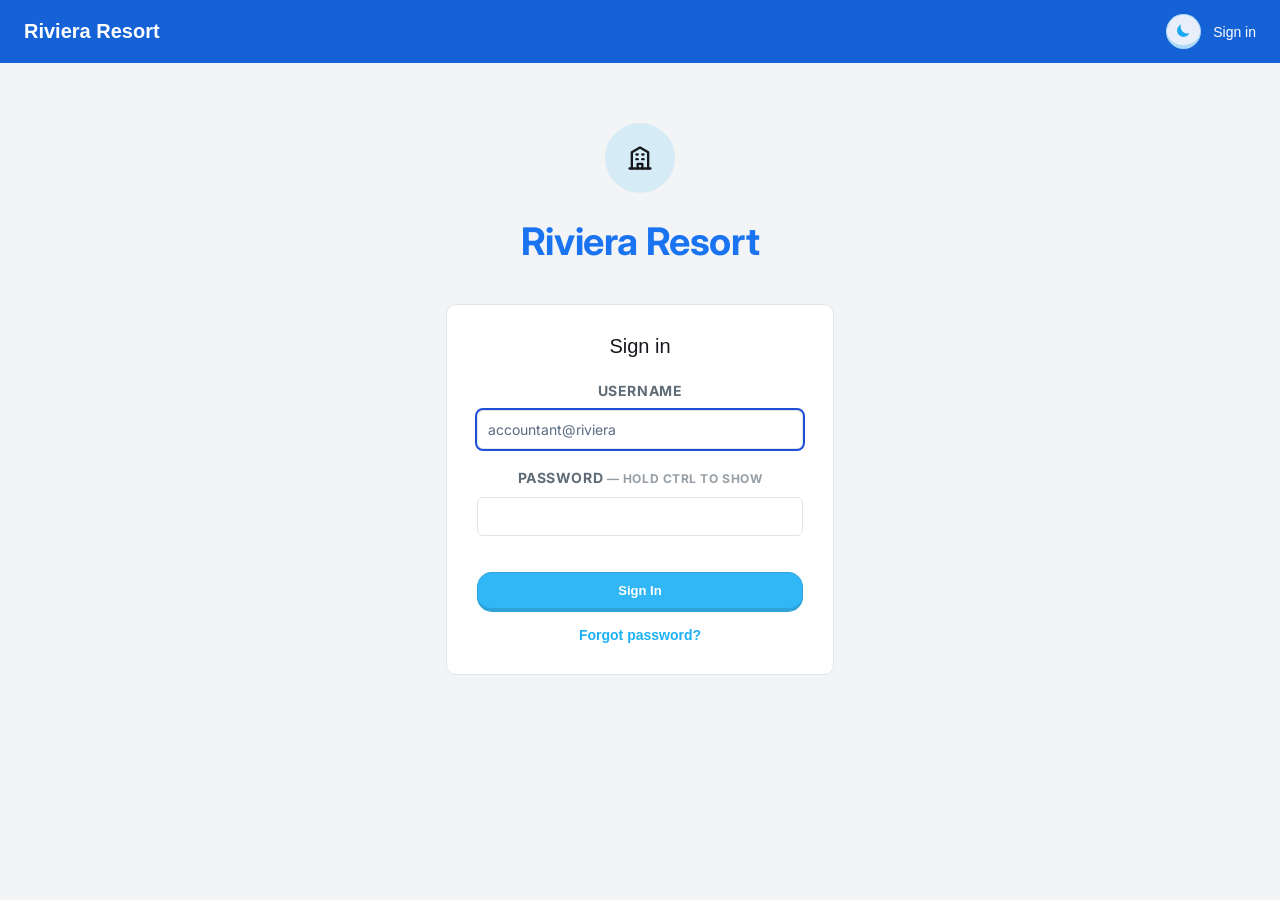
==== commit 08a57c28: "Remove login footer text, add Print button to Revenue Summary Revenue Summary already had print-only" ====
--- a/app/index.html
+++ b/app/index.html
@@ -499,6 +499,12 @@
     font-weight:700;
     margin-right:2px;
   }
+  /* Divider between the two action columns on Checkout/Pending — handing
+     back one room and ending the whole stay are separate decisions, so the
+     line keeps them from reading as one button group. */
+  .ac-action-split{
+    border-left:1px solid var(--line);
+  }
   .new-rate-tag{
     color:var(--gold-deep);
     font-weight:700;
@@ -1695,6 +1701,9 @@
   }
   .settings-nav-item.danger{ color:var(--danger); }
   .settings-nav-item.danger:hover{ background:rgba(185,28,28,0.06); }
+  .settings-nav-item.gold-nav{ color:var(--gold-nav); font-weight:700; }
+  .settings-nav-item.gold-nav:hover{ color:var(--gold-nav); }
+  .settings-nav-item.gold-nav.active{ color:var(--gold-nav); border-left-color:var(--gold-nav); }
   html[data-theme="dark"] .settings-nav-item:hover{ background:rgba(125,211,252,0.08); }
   html[data-theme="dark"] .settings-nav-item.active{ background:rgba(125,211,252,0.12); }
   .settings-nav-info{
@@ -4982,7 +4991,6 @@
       <button type="button" class="login-forgot" onclick="showNotice('Contact your admin to reset your password.')">Forgot password?</button>
     </div>
 
-    <div class="login-footer">Riviera Resort &middot; Guest Register</div>
   </div>
 </div>
 
@@ -5986,6 +5994,10 @@
           <input type="date" id="hoTo" style="display:none">
         </div>
       </div>
+      <div class="actions">
+        <div></div>
+        <button class="btn secondary" onclick="printMoneyHandover()">🖶 Print</button>
+      </div>
     </div>
 
     <div class="panel accent-report">
@@ -6372,6 +6384,30 @@
     <div class="panel accent-report">
       <h2>Cash Received, Per Day</h2>
       <div id="cashCheckBody" style="overflow-x:auto; margin-top:10px;"><div class="empty-note">No data yet.</div></div>
+    </div>
+
+  </div>
+
+  <div class="view" id="view-accountcheck">
+
+    <h1>Account Check</h1>
+    <div class="sub" style="visibility:hidden;">Revenue Account: Guest Charges Summary's own Account column (Bank Transfer + Card), grouped by the room-night's date. Report Account: every non-Cash, non-Late-Payment payment in the system, grouped by the date it was actually received. These use two different meanings of "date" on purpose — a night paid off later will land on different rows in each column.</div>
+
+    <div class="panel accent-report">
+      <h2>Account Received, Per Day</h2>
+      <div id="accountCheckBody" style="overflow-x:auto; margin-top:10px;"><div class="empty-note">No data yet.</div></div>
+    </div>
+
+  </div>
+
+  <div class="view" id="view-revenuereportcheck">
+
+    <h1>Revenue vs Report Check</h1>
+    <div class="sub" style="visibility:hidden;">Revenue Total: Guest Charges Summary's own collected total (cash + account), grouped by the room-night's date. Report Total: every non-Late-Payment payment in the system, grouped by the date it was actually received. These use two different meanings of "date" on purpose — a night paid off later will land on different rows in each column.</div>
+
+    <div class="panel accent-report">
+      <h2>Money Received, Per Day</h2>
+      <div id="revenueReportCheckBody" style="overflow-x:auto; margin-top:10px;"><div class="empty-note">No data yet.</div></div>
     </div>
 
   </div>
@@ -7967,7 +8003,9 @@
       <a class="settings-nav-item" onclick="showView('before19')">Before 19</a>
       <a class="settings-nav-item" onclick="showView('handover')">Revenue Summary</a>
       <a class="settings-nav-item" onclick="showView('npr')">NPR</a>
-      <a class="settings-nav-item" id="settingsCashCheckBtn" onclick="showView('cashcheck')">Cash Check</a>
+      <a class="settings-nav-item gold-nav" id="settingsCashCheckBtn" onclick="showView('cashcheck')">Cash Check</a>
+      <a class="settings-nav-item gold-nav" id="settingsAccountCheckBtn" onclick="showView('accountcheck')">Account Check</a>
+      <a class="settings-nav-item gold-nav" id="settingsRevenueReportCheckBtn" onclick="showView('revenuereportcheck')">Revenue vs Report Check</a>
       <a class="settings-nav-item" onclick="showView('misc')">Miscellaneous</a>
       <a class="settings-nav-item" id="settingsUsersBtn" onclick="showView('users')" style="display:none;">Users</a>
       <a class="settings-nav-item danger" id="settingsDeleteEntityBtn" onclick="showView('deleteentity')" style="display:none;">⚠ Delete Entity</a>
@@ -8346,8 +8384,14 @@
     <h3>Check Out Room/s</h3>
     <div class="sub" style="margin-bottom:14px;">Pick the rooms the guest is handing back. They stay checked in on the rest. This frees those rooms to be re-sold and marks them Dirty — it does not change the bill.</div>
     <div class="grid" id="rcModalBody" style="margin-bottom:12px;"></div>
-    <label>Rooms to check out</label>
-    <div id="rcRoomList" style="margin:6px 0 16px 0; display:flex; flex-direction:column; gap:8px;"></div>
+    <div id="rcReleasedWrap" style="display:none; margin-bottom:16px;">
+      <label>Already checked out — press Undo to put a room back</label>
+      <div id="rcReleasedList" style="margin-top:6px; display:flex; flex-direction:column; gap:6px;"></div>
+    </div>
+    <div id="rcOpenWrap">
+      <label>Rooms to check out</label>
+      <div id="rcRoomList" style="margin:6px 0 16px 0; display:flex; flex-direction:column; gap:8px;"></div>
+    </div>
     <div style="margin-bottom:16px;">
       <label>Checkout Date</label>
       <input type="date" id="rcCheckoutDate">
@@ -8453,7 +8497,7 @@
 }
 
 let currentView = 'entry';
-const ROUTABLE_VIEWS = ['dashboard','cico','entry','reservations','addpay','search','report','graphs','detail','ledgers','before19','handover','npr','revenue','nightsummary','cashcheck','misc','audit','daylock','deleteentity','roomdetail','inhouse','breakfast','availability','autocheckout','arrival','settings','paymentrecord','downloadss','frontoffice','restaurant','users','pending','latepay'];
+const ROUTABLE_VIEWS = ['dashboard','cico','entry','reservations','addpay','search','report','graphs','detail','ledgers','before19','handover','npr','revenue','nightsummary','cashcheck','accountcheck','revenuereportcheck','misc','audit','daylock','deleteentity','roomdetail','inhouse','breakfast','availability','autocheckout','arrival','settings','paymentrecord','downloadss','frontoffice','restaurant','users','pending','latepay'];
 
 // In-app back/forward: this is one static HTML file with no server routes
 // to deep-link to, so the address bar never changes — history.state just
@@ -8563,7 +8607,7 @@
   document.getElementById('topNavRevSummary').classList.toggle('active', view === 'handover');
   document.getElementById('topNavAutoCheckout').classList.toggle('active', view === 'autocheckout');
   document.getElementById('topNavArrival').classList.toggle('active', view === 'arrival');
-  const isSettingsView = view === 'settings' || view === 'audit' || view === 'deleteentity' || view === 'daylock' || view === 'before19' || view === 'npr' || view === 'cashcheck' || view === 'misc' || view === 'paymentrecord' || view === 'downloadss' || view === 'frontoffice' || view === 'users' || isAdminSettingsPage(view);
+  const isSettingsView = view === 'settings' || view === 'audit' || view === 'deleteentity' || view === 'daylock' || view === 'before19' || view === 'npr' || view === 'cashcheck' || view === 'accountcheck' || view === 'revenuereportcheck' || view === 'misc' || view === 'paymentrecord' || view === 'downloadss' || view === 'frontoffice' || view === 'users' || isAdminSettingsPage(view);
   document.getElementById('topNavSettings').classList.toggle('active', isSettingsView);
   const globalSettingsNav = document.getElementById('globalSettingsNav');
   if(globalSettingsNav) globalSettingsNav.style.display = isSettingsView ? 'flex' : 'none';
@@ -8604,6 +8648,8 @@
   if(view === 'revenue') renderRevenue();
   if(view === 'nightsummary') renderNightSummary();
   if(view === 'cashcheck') renderCashCheck();
+  if(view === 'accountcheck') renderAccountCheck();
+  if(view === 'revenuereportcheck') renderRevenueReportCheck();
   if(view === 'misc') renderMiscReport();
   if(view === 'audit') renderAuditPage();
   if(view === 'daylock') renderDayLock();
@@ -10193,29 +10239,59 @@
 function openRoomCheckoutModal(guestId){
   const entry = loadAllEntries().find(e=> e.id === guestId);
   if(!entry) return;
-  const open = unreleasedRoomNos(entry);
-  if(!open.length){ showNotice('Every room on this booking has already been checked out.'); return; }
   pendingRoomCheckoutGuestId = guestId;
-  const t = computeTotals(entry);
-  const released = getRoomCheckouts(entry);
-  const doneList = Object.keys(released).sort();
-  document.getElementById('rcModalBody').innerHTML =
-    '<div><label>Guest Name</label><input type="text" value="' + (entry.guestName || '') + '" disabled></div>' +
-    '<div><label>Check-in</label><input type="text" value="' + (entry.checkIn ? formatDate(entry.checkIn) : '-') + '" disabled></div>' +
-    '<div><label>Balance Due</label><input type="text" value="' + t.due.toLocaleString() + '" disabled></div>' +
-    '<div><label>Already Checked Out</label><input type="text" value="' + (doneList.length ? doneList.join(', ') : 'None') + '" disabled></div>';
-  // Each room's own row, labelled the way the rest of the app labels rooms.
-  document.getElementById('rcRoomList').innerHTML = open.map(rn=>{
-    const row = (entry.rooms || []).find(r=> r.roomNo && r.roomNo.trim().toUpperCase() === rn);
-    const label = row ? displayRoomNo(row.roomNo, row.unitType) : rn;
-    return '<label class="na-check" style="gap:8px;"><input type="checkbox" class="rc-room" value="' + rn + '" onchange="refreshRoomCheckoutNote()"> ' + label + '</label>';
-  }).join('');
+  renderRoomCheckoutModal();
   setFilterDate('rcCheckoutDate', todayStr());
   const input = document.getElementById('rcConfirmInput');
   input.value = '';
   input.classList.remove('duplicate');
   refreshRoomCheckoutNote();
   document.getElementById('roomCheckoutModalBackdrop').classList.add('active');
+}
+
+// Redrawn on open and after every Undo, so a room put back reappears in the
+// checkout list without having to close and reopen the modal.
+function renderRoomCheckoutModal(){
+  const entry = loadAllEntries().find(e=> e.id === pendingRoomCheckoutGuestId);
+  if(!entry) return;
+  const open = unreleasedRoomNos(entry);
+  const released = getRoomCheckouts(entry);
+  const doneList = Object.keys(released).sort();
+  const t = computeTotals(entry);
+  const labelFor = rn=>{
+    const row = (entry.rooms || []).find(r=> r.roomNo && r.roomNo.trim().toUpperCase() === rn);
+    return row ? displayRoomNo(row.roomNo, row.unitType) : rn;
+  };
+  document.getElementById('rcModalBody').innerHTML =
+    '<div><label>Guest Name</label><input type="text" value="' + (entry.guestName || '') + '" disabled></div>' +
+    '<div><label>Check-in</label><input type="text" value="' + (entry.checkIn ? formatDate(entry.checkIn) : '-') + '" disabled></div>' +
+    '<div><label>Balance Due</label><input type="text" value="' + t.due.toLocaleString() + '" disabled></div>' +
+    '<div><label>Still Checked In</label><input type="text" value="' + (open.length ? open.join(', ') : 'None') + '" disabled></div>';
+  // Already-released rooms, each with its own Undo. This is the only way back,
+  // and it has to stay reachable even when a single room is left open — which
+  // is why the Checkout Room/s button also opens this modal purely to undo.
+  document.getElementById('rcReleasedList').innerHTML = doneList.map(rn=>
+    '<div style="display:flex; align-items:center; justify-content:space-between; gap:10px;">' +
+      '<span><strong>' + labelFor(rn) + '</strong> <span class="sub">left ' + formatDate(released[rn]) + '</span></span>' +
+      '<button type="button" class="btn secondary" style="min-height:26px; padding:2px 10px;" onclick="undoRoomCheckoutFromModal(&quot;' + rn + '&quot;)">Undo</button>' +
+    '</div>').join('');
+  document.getElementById('rcReleasedWrap').style.display = doneList.length ? '' : 'none';
+  document.getElementById('rcOpenWrap').style.display = open.length ? '' : 'none';
+  document.getElementById('rcRoomList').innerHTML = open.map(rn=>
+    '<label class="na-check" style="gap:8px;"><input type="checkbox" class="rc-room" value="' + rn + '" onchange="refreshRoomCheckoutNote()"> ' + labelFor(rn) + '</label>'
+  ).join('');
+  refreshRoomCheckoutNote();
+}
+
+// Puts one room back and redraws in place. Housekeeping status is deliberately
+// left Dirty, exactly as Undo Checkout leaves it — the room still needs its
+// pass regardless of who it belongs to now.
+async function undoRoomCheckoutFromModal(roomNo){
+  const entry = await undoRoomCheckout(pendingRoomCheckoutGuestId, roomNo);
+  if(!entry) return;
+  renderRoomCheckoutModal();
+  rerenderActiveView();
+  showNotice('Room ' + roomNo + ' is back with ' + (entry.guestName || 'this guest') + '.', 'success');
 }
 
 // Ticking every remaining room isn't a partial checkout at all — it ends the
@@ -10251,7 +10327,7 @@
     return;
   }
   const picked = Array.from(document.querySelectorAll('#rcRoomList .rc-room:checked')).map(c=> c.value);
-  if(!picked.length){ showNotice('Pick at least one room to check out.'); return; }
+  if(!picked.length){ showNotice('Pick at least one room to check out, or press Undo on a room to put it back.'); return; }
   const guestId = pendingRoomCheckoutGuestId;
   const date = document.getElementById('rcCheckoutDate').value || todayStr();
   const entry = await checkOutSomeRooms(guestId, picked, date);
@@ -13875,7 +13951,11 @@
   // Resolved from the validated move chain, so an orphaned move falls back
   // to the plain tag rather than naming the wrong room.
   const moveSources = getRoomMoveSources(entry);
-  const releasedRooms = getRoomCheckouts(entry);
+  // Once the whole stay is checked out, every room is out by definition —
+  // tagging each row individually then says nothing and just clutters the
+  // table. The per-room tag is only interesting while SOME rooms are still
+  // occupied. The details stay on the entry either way.
+  const releasedRooms = getDetailValue(entry, 'Actual Checkout') ? {} : getRoomCheckouts(entry);
   const seenRoomNos = new Set();
   roomBody.innerHTML = (entry.rooms || []).map(r=>{
     const key = (r.roomNo || '').trim().toUpperCase();
@@ -16849,6 +16929,10 @@
     </div>`;
 
   container.innerHTML = html;
+}
+
+function printMoneyHandover(){
+  window.print();
 }
 
 // ---- NPR (Night Posting Reconciliation): read-only view of what this
@@ -18294,6 +18378,165 @@
           <td>Grand Total</td>
           <td style="text-align:right;">${data.totalReportCash.toLocaleString()}</td>
           <td style="text-align:right;">${data.totalReportCash.toLocaleString()}</td>
+        </tr>
+      </tfoot>
+    </table>`;
+}
+
+// =========================================================
+// ACCOUNT CHECK — the same standing cross-check as Cash Check, for account
+// money (Bank Transfer + Card) instead of Cash: Revenue Report's per-room-
+// night account allocation (mcbTotal + alfalahTotal + hajiTotal) vs. a
+// brute-force sum of every non-Cash, non-Late-Payment payment across every
+// entry, grouped by its own date. Late Payment ("BTC") is never money (see
+// isLatePayment) so it's excluded from both sides, same as every other
+// collected-money report.
+// =========================================================
+function buildAccountCheckReport(){
+  const all = loadAllEntries();
+  const reportAccountByDate = {};
+  all.forEach(entry=>{
+    (entry.payments || []).forEach(p=>{
+      if(p.mode === 'Cash' || isLatePayment(p) || !p.date) return;
+      reportAccountByDate[p.date] = (reportAccountByDate[p.date] || 0) + (parseFloat(p.total) || 0);
+    });
+  });
+
+  // Revenue Account sums Guest Charges Summary's own per-bank columns
+  // (Table 1), grouped by each row's own Date — the room-NIGHT date, not
+  // the date the payment was received. Same received-date-vs-night-date
+  // distinction as Cash Check, on purpose.
+  const revenue = buildRevenueReport('', '');
+  const revenueAccountByDate = {};
+  revenue.roomRows.forEach(r=>{
+    const acct = r.mcbTotal + r.alfalahTotal + r.hajiTotal;
+    revenueAccountByDate[r.date] = (revenueAccountByDate[r.date] || 0) + acct;
+  });
+
+  const dates = new Set([...Object.keys(reportAccountByDate), ...Object.keys(revenueAccountByDate)]);
+  const rows = Array.from(dates).sort((a,b)=> a.localeCompare(b)).map(date=>({
+    date,
+    revenueAccount: Math.round((revenueAccountByDate[date] || 0) * 100) / 100,
+    reportAccount: Math.round((reportAccountByDate[date] || 0) * 100) / 100
+  }));
+  const totalRevenueAccount = rows.reduce((s,r)=> s + r.revenueAccount, 0);
+  const totalReportAccount = rows.reduce((s,r)=> s + r.reportAccount, 0);
+  return { rows, totalRevenueAccount, totalReportAccount };
+}
+
+function renderAccountCheck(){
+  const body = document.getElementById('accountCheckBody');
+  if(!initialLoadDone){ body.innerHTML = '<div class="empty-note">' + cloudLoadingNote() + '</div>'; return; }
+  const data = buildAccountCheckReport();
+  if(data.rows.length === 0){
+    body.innerHTML = '<div class="empty-note">No account payments recorded.</div>';
+    return;
+  }
+  // Revenue Account only counts money tied to a room-night (Table 1); Report
+  // Account also counts non-Cash payments that never landed on one — Misc
+  // charges (Snooker/BBQ/Bonfire) paid by bank/card chief among them. That
+  // gap is called out on the Total row instead of just showing a smaller
+  // number with no explanation.
+  const miscGap = Math.round((data.totalReportAccount - data.totalRevenueAccount) * 100) / 100;
+  const revenueAccountTotalText = miscGap > 0
+    ? `${data.totalRevenueAccount.toLocaleString()} + ${miscGap.toLocaleString()} (Miscellaneous)`
+    : data.totalRevenueAccount.toLocaleString();
+  body.innerHTML = `
+    <table class="cashcheck-table">
+      <thead><tr><th>Date</th><th style="text-align:right;">Revenue Account</th><th style="text-align:right;">Report Account</th></tr></thead>
+      <tbody>${data.rows.map(r=> `
+        <tr>
+          <td>${formatDate(r.date)}</td>
+          <td class="cash-amt" style="text-align:right;">${r.revenueAccount.toLocaleString()}</td>
+          <td class="cash-amt" style="text-align:right;">${r.reportAccount.toLocaleString()}</td>
+        </tr>`).join('')}</tbody>
+      <tfoot>
+        <tr class="day-foot-total">
+          <td>Total</td>
+          <td style="text-align:right;">${revenueAccountTotalText}</td>
+          <td style="text-align:right;">${data.totalReportAccount.toLocaleString()}</td>
+        </tr>
+        <tr class="day-foot-total">
+          <td>Grand Total</td>
+          <td style="text-align:right;">${data.totalReportAccount.toLocaleString()}</td>
+          <td style="text-align:right;">${data.totalReportAccount.toLocaleString()}</td>
+        </tr>
+      </tfoot>
+    </table>`;
+}
+
+// =========================================================
+// REVENUE VS REPORT CHECK — the same standing cross-check as Cash Check and
+// Account Check, but for everything: Revenue Report's per-room-night total
+// collected (cash + account combined) vs. a brute-force sum of every
+// non-Late-Payment payment across every entry, grouped by its own date.
+// Late Payment ("BTC") is never money (see isLatePayment) so it's excluded
+// from both sides, same as every other collected-money report.
+// =========================================================
+function buildRevenueReportCheckReport(){
+  const all = loadAllEntries();
+  const reportTotalByDate = {};
+  all.forEach(entry=>{
+    (entry.payments || []).forEach(p=>{
+      if(isLatePayment(p) || !p.date) return;
+      reportTotalByDate[p.date] = (reportTotalByDate[p.date] || 0) + (parseFloat(p.total) || 0);
+    });
+  });
+
+  // Revenue Total sums Guest Charges Summary's own collected total (cash +
+  // account combined) per row, grouped by each row's own Date — the
+  // room-NIGHT date, not the date the payment was received. Same
+  // received-date-vs-night-date distinction as Cash Check/Account Check.
+  const revenue = buildRevenueReport('', '');
+  const revenueTotalByDate = {};
+  revenue.roomRows.forEach(r=>{ revenueTotalByDate[r.date] = (revenueTotalByDate[r.date] || 0) + r.collected; });
+
+  const dates = new Set([...Object.keys(reportTotalByDate), ...Object.keys(revenueTotalByDate)]);
+  const rows = Array.from(dates).sort((a,b)=> a.localeCompare(b)).map(date=>({
+    date,
+    revenueTotal: Math.round((revenueTotalByDate[date] || 0) * 100) / 100,
+    reportTotal: Math.round((reportTotalByDate[date] || 0) * 100) / 100
+  }));
+  const totalRevenueTotal = rows.reduce((s,r)=> s + r.revenueTotal, 0);
+  const totalReportTotal = rows.reduce((s,r)=> s + r.reportTotal, 0);
+  return { rows, totalRevenueTotal, totalReportTotal };
+}
+
+function renderRevenueReportCheck(){
+  const body = document.getElementById('revenueReportCheckBody');
+  if(!initialLoadDone){ body.innerHTML = '<div class="empty-note">' + cloudLoadingNote() + '</div>'; return; }
+  const data = buildRevenueReportCheckReport();
+  if(data.rows.length === 0){
+    body.innerHTML = '<div class="empty-note">No payments recorded.</div>';
+    return;
+  }
+  // Revenue Total only counts money tied to a room-night (Table 1); Report
+  // Total also counts payments that never landed on one — Misc charges
+  // (Snooker/BBQ/Bonfire) chief among them. That gap is called out on the
+  // Total row instead of just showing a smaller number with no explanation.
+  const miscGap = Math.round((data.totalReportTotal - data.totalRevenueTotal) * 100) / 100;
+  const revenueTotalText = miscGap > 0
+    ? `${data.totalRevenueTotal.toLocaleString()} + ${miscGap.toLocaleString()} (Miscellaneous)`
+    : data.totalRevenueTotal.toLocaleString();
+  body.innerHTML = `
+    <table class="cashcheck-table">
+      <thead><tr><th>Date</th><th style="text-align:right;">Revenue Total</th><th style="text-align:right;">Report Total</th></tr></thead>
+      <tbody>${data.rows.map(r=> `
+        <tr>
+          <td>${formatDate(r.date)}</td>
+          <td class="cash-amt" style="text-align:right;">${r.revenueTotal.toLocaleString()}</td>
+          <td class="cash-amt" style="text-align:right;">${r.reportTotal.toLocaleString()}</td>
+        </tr>`).join('')}</tbody>
+      <tfoot>
+        <tr class="day-foot-total">
+          <td>Total</td>
+          <td style="text-align:right;">${revenueTotalText}</td>
+          <td style="text-align:right;">${data.totalReportTotal.toLocaleString()}</td>
+        </tr>
+        <tr class="day-foot-total">
+          <td>Grand Total</td>
+          <td style="text-align:right;">${data.totalReportTotal.toLocaleString()}</td>
+          <td style="text-align:right;">${data.totalReportTotal.toLocaleString()}</td>
         </tr>
       </tfoot>
     </table>`;
@@ -19596,7 +19839,7 @@
   } else {
     dueBody.innerHTML = `
       <table>
-        <thead><tr><th style="width:110px;">Room No</th><th>Guest</th><th style="width:110px;">Check-in</th><th style="width:110px;">Checkout</th><th style="width:110px;">Due</th><th style="width:110px;">Status</th><th class="no-print" style="width:210px;"></th></tr></thead>
+        <thead><tr><th style="width:110px;">Room No</th><th>Guest</th><th style="width:110px;">Check-in</th><th style="width:110px;">Checkout</th><th style="width:110px;">Due</th><th style="width:110px;">Status</th><th class="no-print" style="width:150px;">Room Checkout</th><th class="no-print ac-action-split" style="width:130px;">Full Checkout</th></tr></thead>
         <tbody>${rows.map(r=>{
           const [cls, label] = STATUS_BADGE[r.status];
           // A guest handing back only part of their booking. Offered on
@@ -19607,13 +19850,20 @@
           // real checkout, which keeps its own gate.
           const rcEntry = loadAllEntries().find(e=> e.id === r.guestId);
           const rcOpen = rcEntry ? unreleasedRoomNos(rcEntry) : [];
-          const partialBtn = (isToday && r.status !== 'checked_out' && rcOpen.length > 1)
-            ? `<button class="btn secondary" style="min-height:28px; padding:3px 10px;" onclick="event.stopPropagation(); openRoomCheckoutModal('${r.guestId}')">Checkout Room/s</button>`
+          // Offered for undoing as well as checking out, so a released room
+          // stays reachable even once only one room is left open.
+          const rcReleased = rcEntry ? Object.keys(getRoomCheckouts(rcEntry)).length : 0;
+          const partialBtn = (isToday && r.status !== 'checked_out' && (rcOpen.length > 1 || rcReleased > 0))
+            ? `<button class="btn secondary" style="min-height:28px; padding:3px 10px;" onclick="event.stopPropagation(); openRoomCheckoutModal('${r.guestId}')">Room Checkout</button>`
             : '';
+          // Two separate cells rather than both buttons crammed into one:
+          // ending the whole stay and handing back one room are different
+          // decisions, and side by side in a single cell they read as
+          // variations on the same one.
           const action = !isToday ? ''
             : r.status === 'checked_out' ? `<button class="btn secondary" style="min-height:28px; padding:3px 10px;" onclick="event.stopPropagation(); undoAutoCheckout('${r.guestId}')">Undo</button>`
-            : r.status === 'extended' ? partialBtn
-            : `<button class="btn secondary" style="min-height:28px; padding:3px 10px;" onclick="event.stopPropagation(); startManualCheckout('${r.guestId}', [${r.roomNos.map(rn=> "'" + String(rn).replace(/'/g, "\\'") + "'").join(',')}], ${r.netDue})">Checkout</button>` + (partialBtn ? ' ' + partialBtn : '');
+            : r.status === 'extended' ? ''
+            : `<button class="btn secondary" style="min-height:28px; padding:3px 10px;" onclick="event.stopPropagation(); startManualCheckout('${r.guestId}', [${r.roomNos.map(rn=> "'" + String(rn).replace(/'/g, "\\'") + "'").join(',')}], ${r.netDue})">Full Checkout</button>`;
           return `
           <tr style="cursor:pointer;" onclick="openDetail('${r.guestId}')" title="Open this guest">
             <td>${r.roomNo}</td>
@@ -19622,7 +19872,8 @@
             <td>${r.checkoutDate ? formatDate(r.checkoutDate) : '-'}</td>
             <td style="${r.due !== 0 ? 'color:var(--danger); font-weight:700;' : ''}">${r.due.toLocaleString()}</td>
             <td><span class="status ${cls}">${label}</span></td>
-            <td class="no-print">${action}</td>
+            <td class="no-print">${partialBtn}</td>
+            <td class="no-print ac-action-split">${action}</td>
           </tr>`;
         }).join('')}</tbody>
       </table>`;
@@ -21823,13 +22074,14 @@
   applyPlainAdminSettingsTrim();
 }
 
-// Role 'admin' gets a deliberately tiny Settings: Day Lock, Cash Check, and
-// Delete Entity, nothing else. Runs LAST, after every other rule above has
+// Role 'admin' gets a deliberately tiny Settings: Day Lock, Cash Check,
+// Account Check, Revenue vs Report Check, and Delete Entity, nothing else.
+// Runs LAST, after every other rule above has
 // had its say, so it can only ever take items away — and it's a whitelist
 // walk over the sidebar rather than a list of things to hide, so an item
 // added to that nav later is hidden for this role by default instead of
 // quietly appearing. superadmin is untouched and still sees everything.
-const PLAIN_ADMIN_SETTINGS_ITEMS = ['settingsDayLockBtn', 'settingsDeleteEntityBtn', 'settingsCashCheckBtn', 'settingsDownloadSsBtn'];
+const PLAIN_ADMIN_SETTINGS_ITEMS = ['settingsDayLockBtn', 'settingsDeleteEntityBtn', 'settingsCashCheckBtn', 'settingsAccountCheckBtn', 'settingsRevenueReportCheckBtn', 'settingsDownloadSsBtn'];
 function applyPlainAdminSettingsTrim(){
   if(!isPlainAdmin()) return;
   document.querySelectorAll('#globalSettingsNav .settings-nav-item').forEach(el=>{
